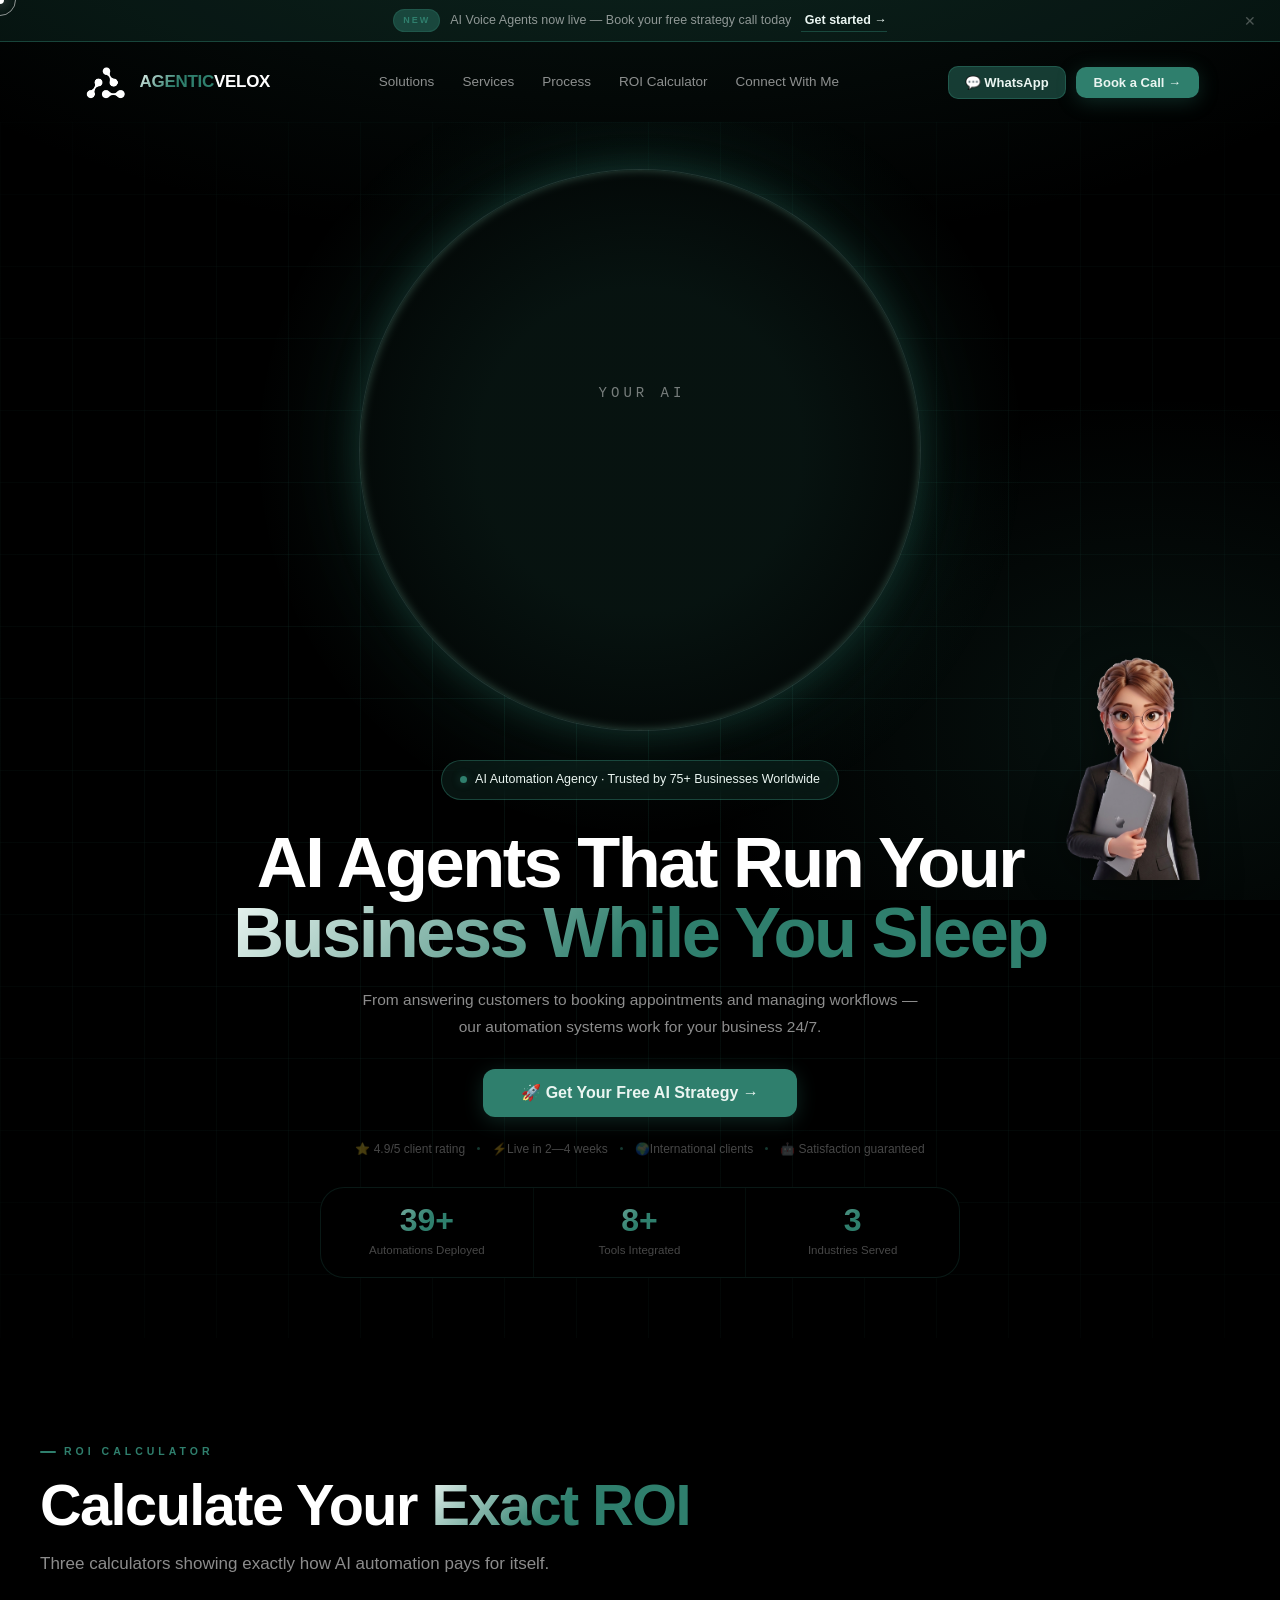
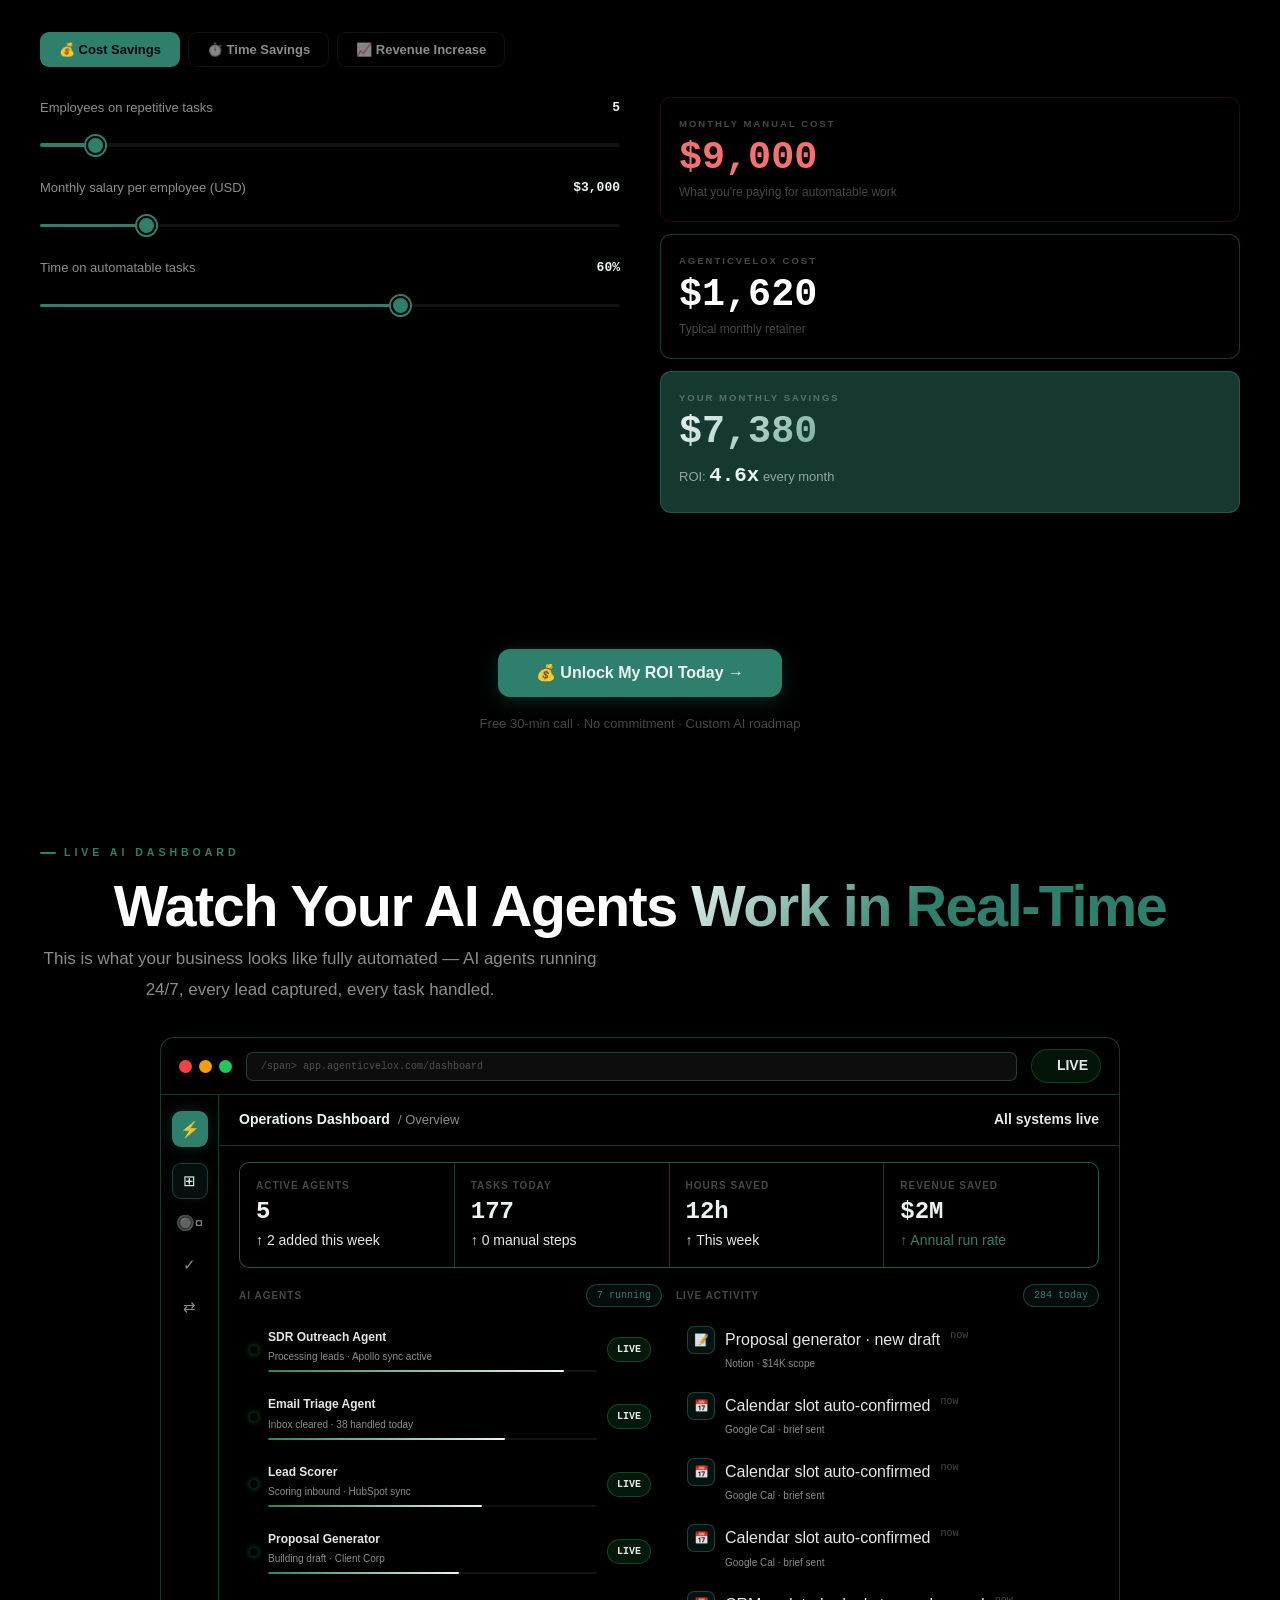
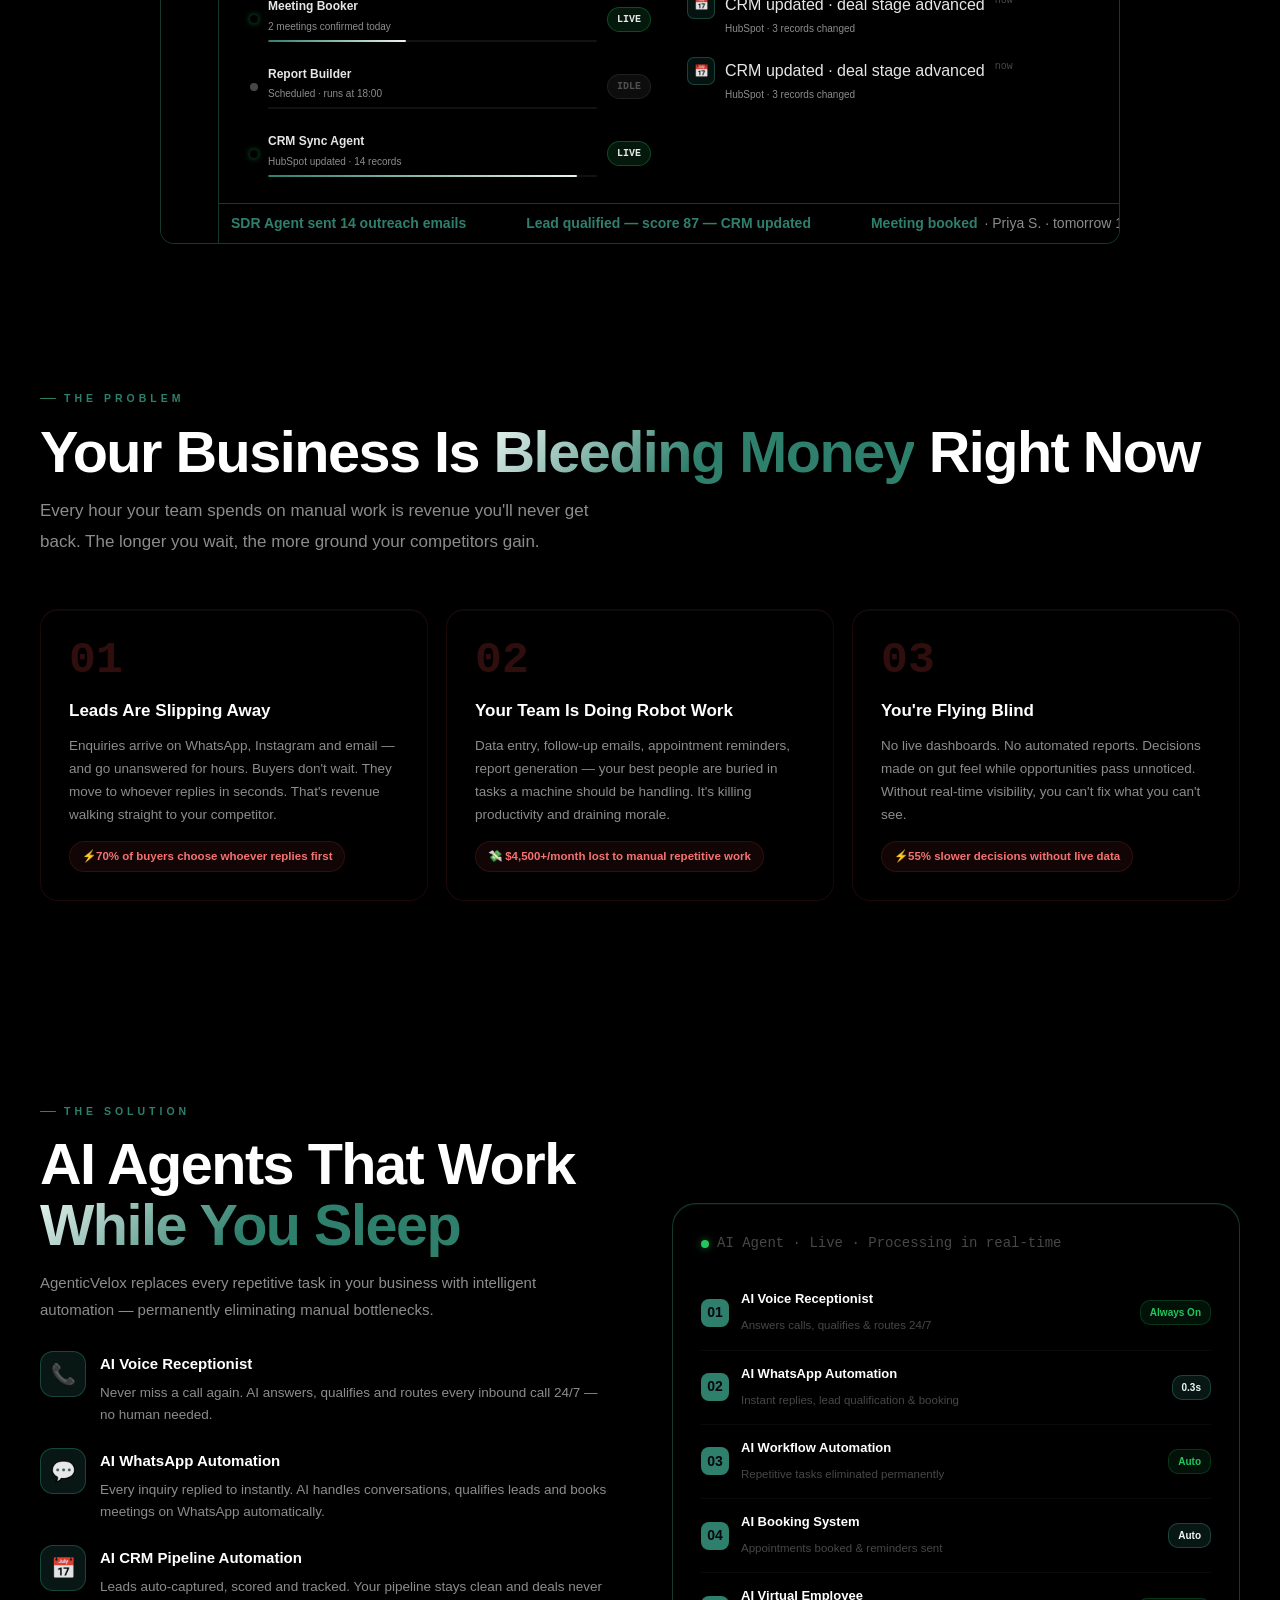
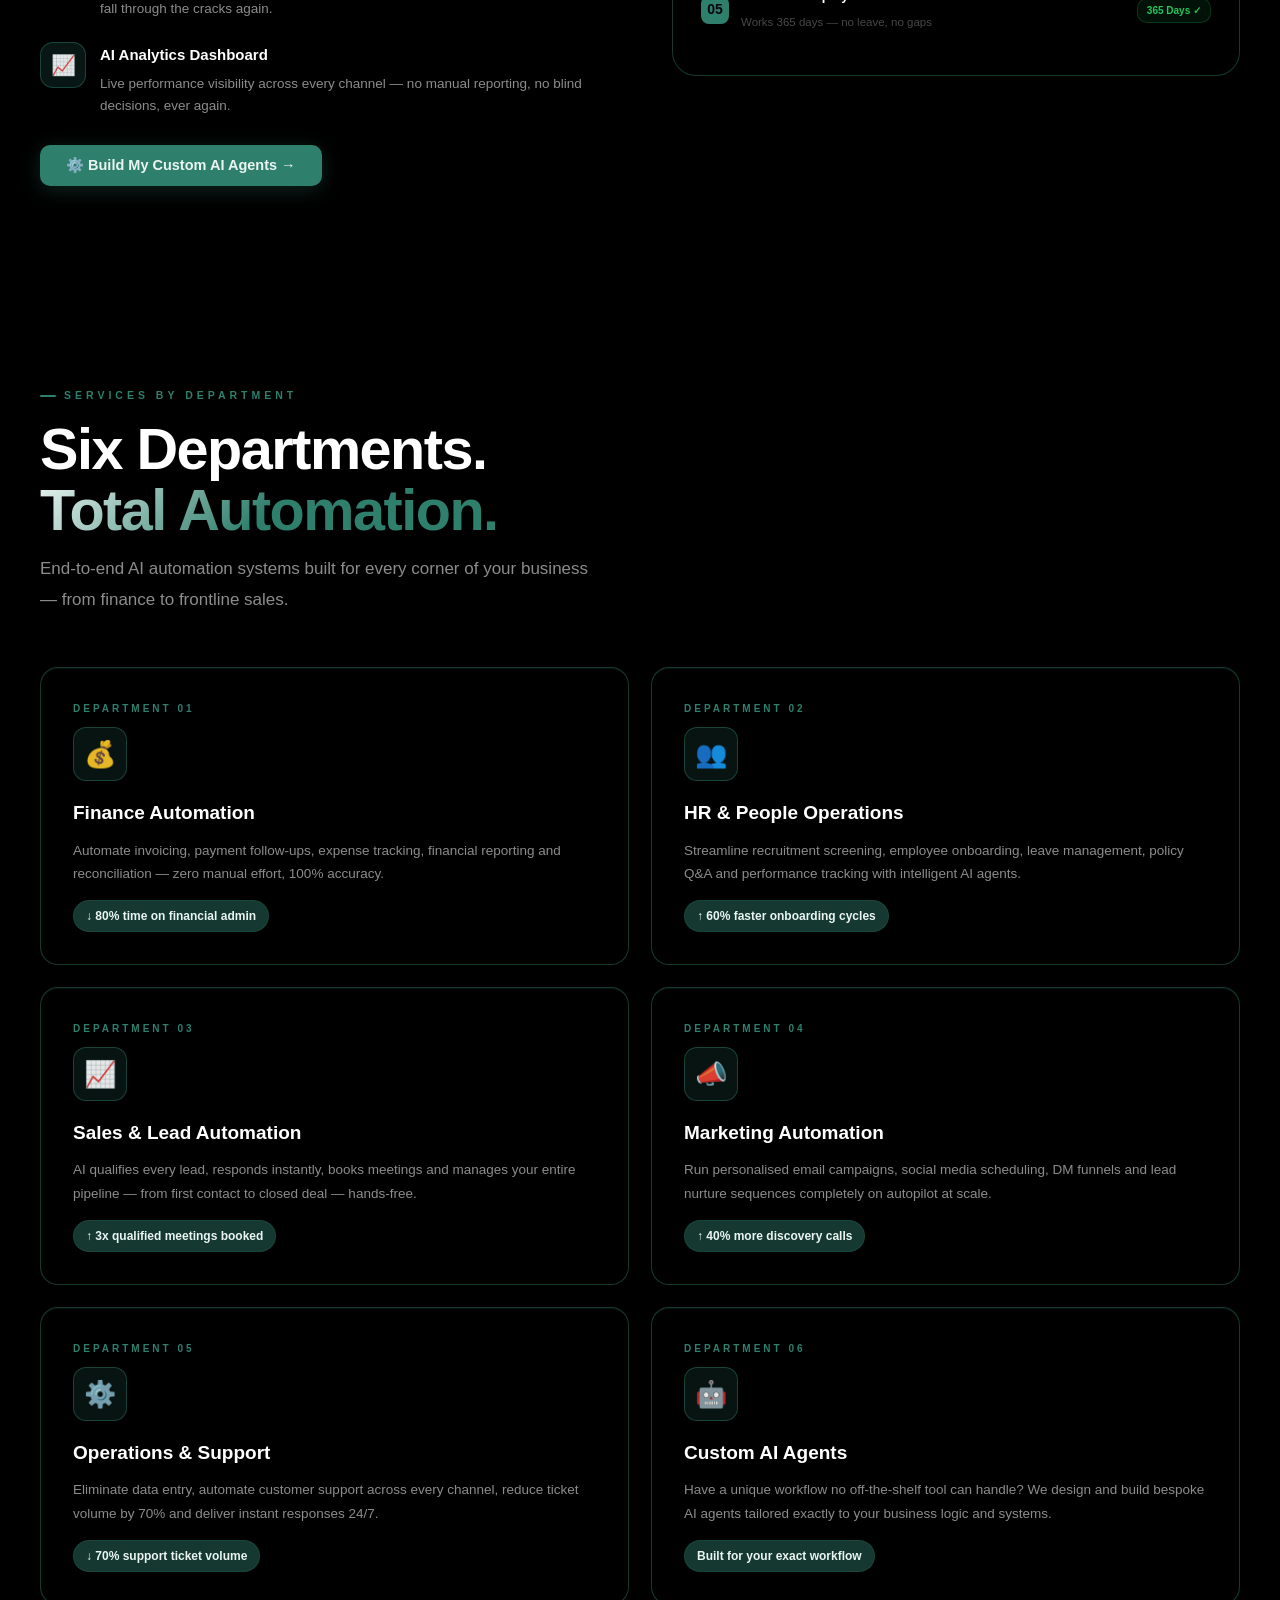
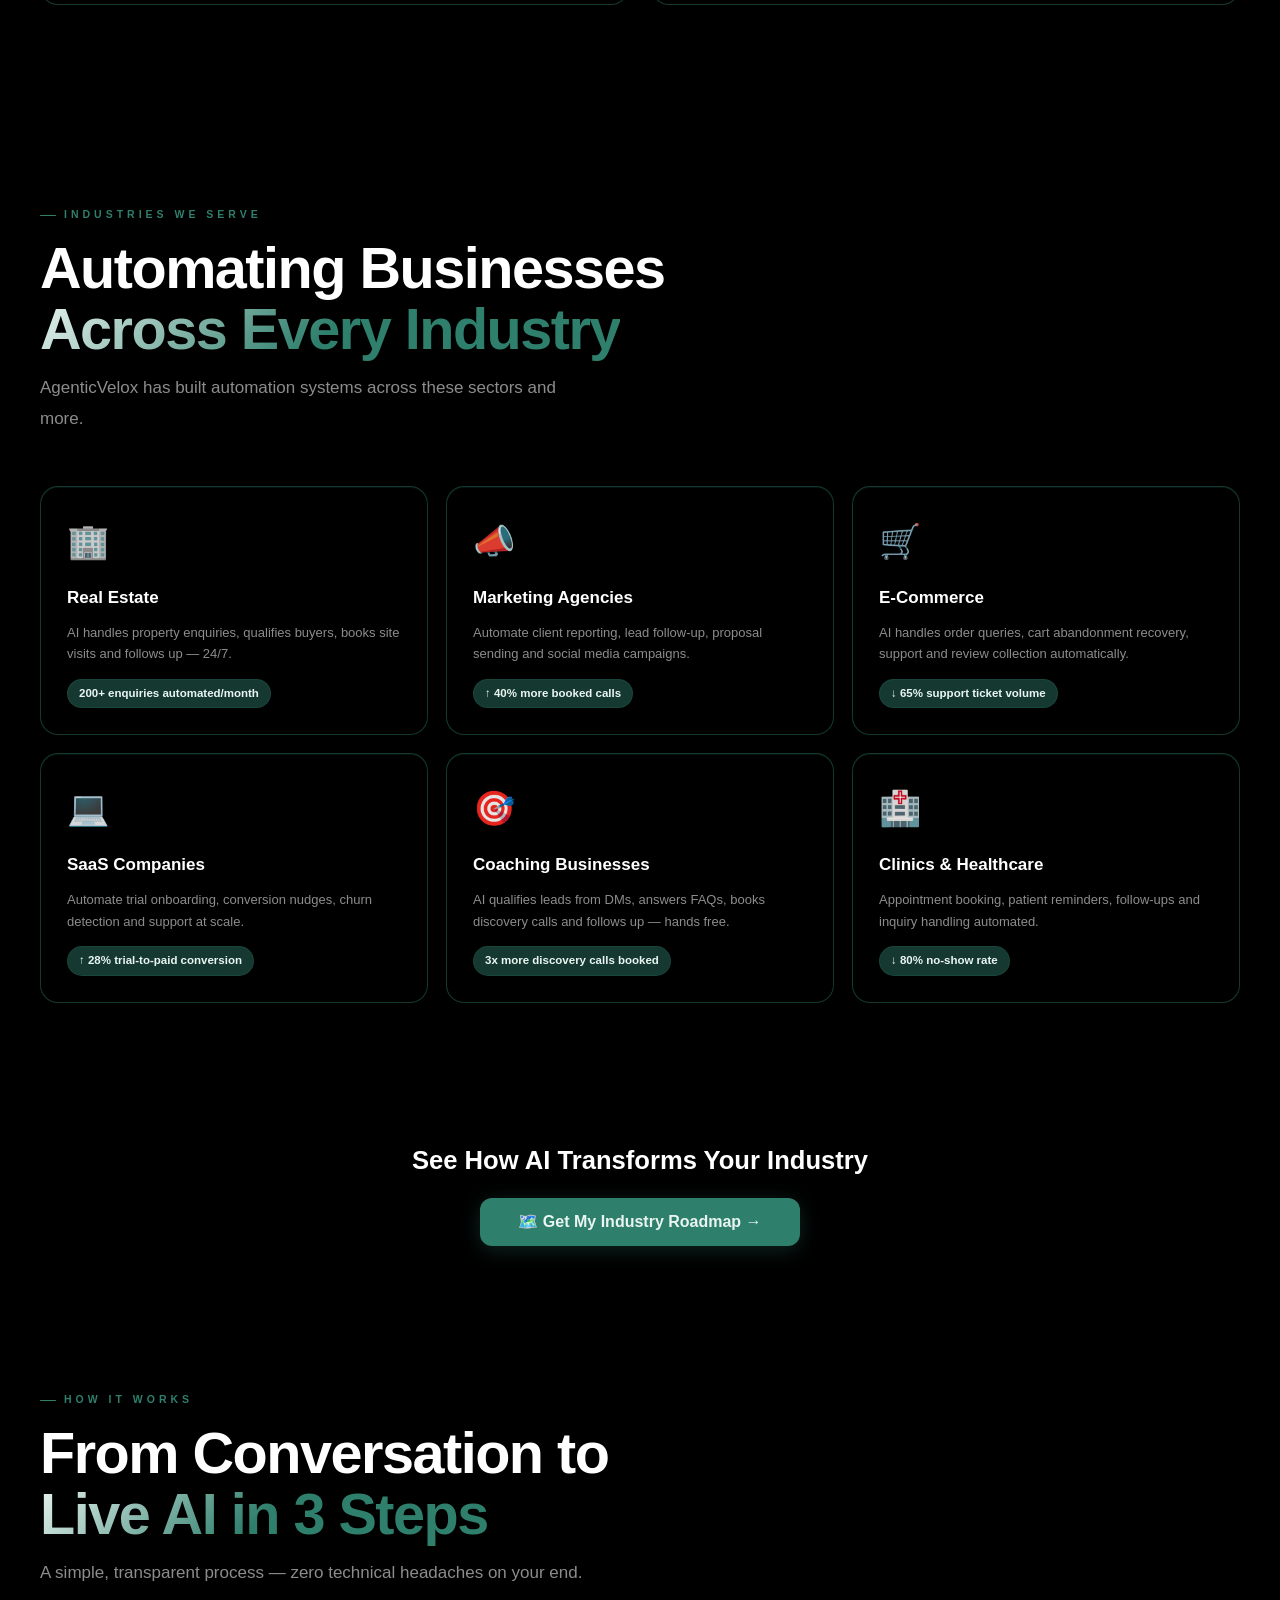
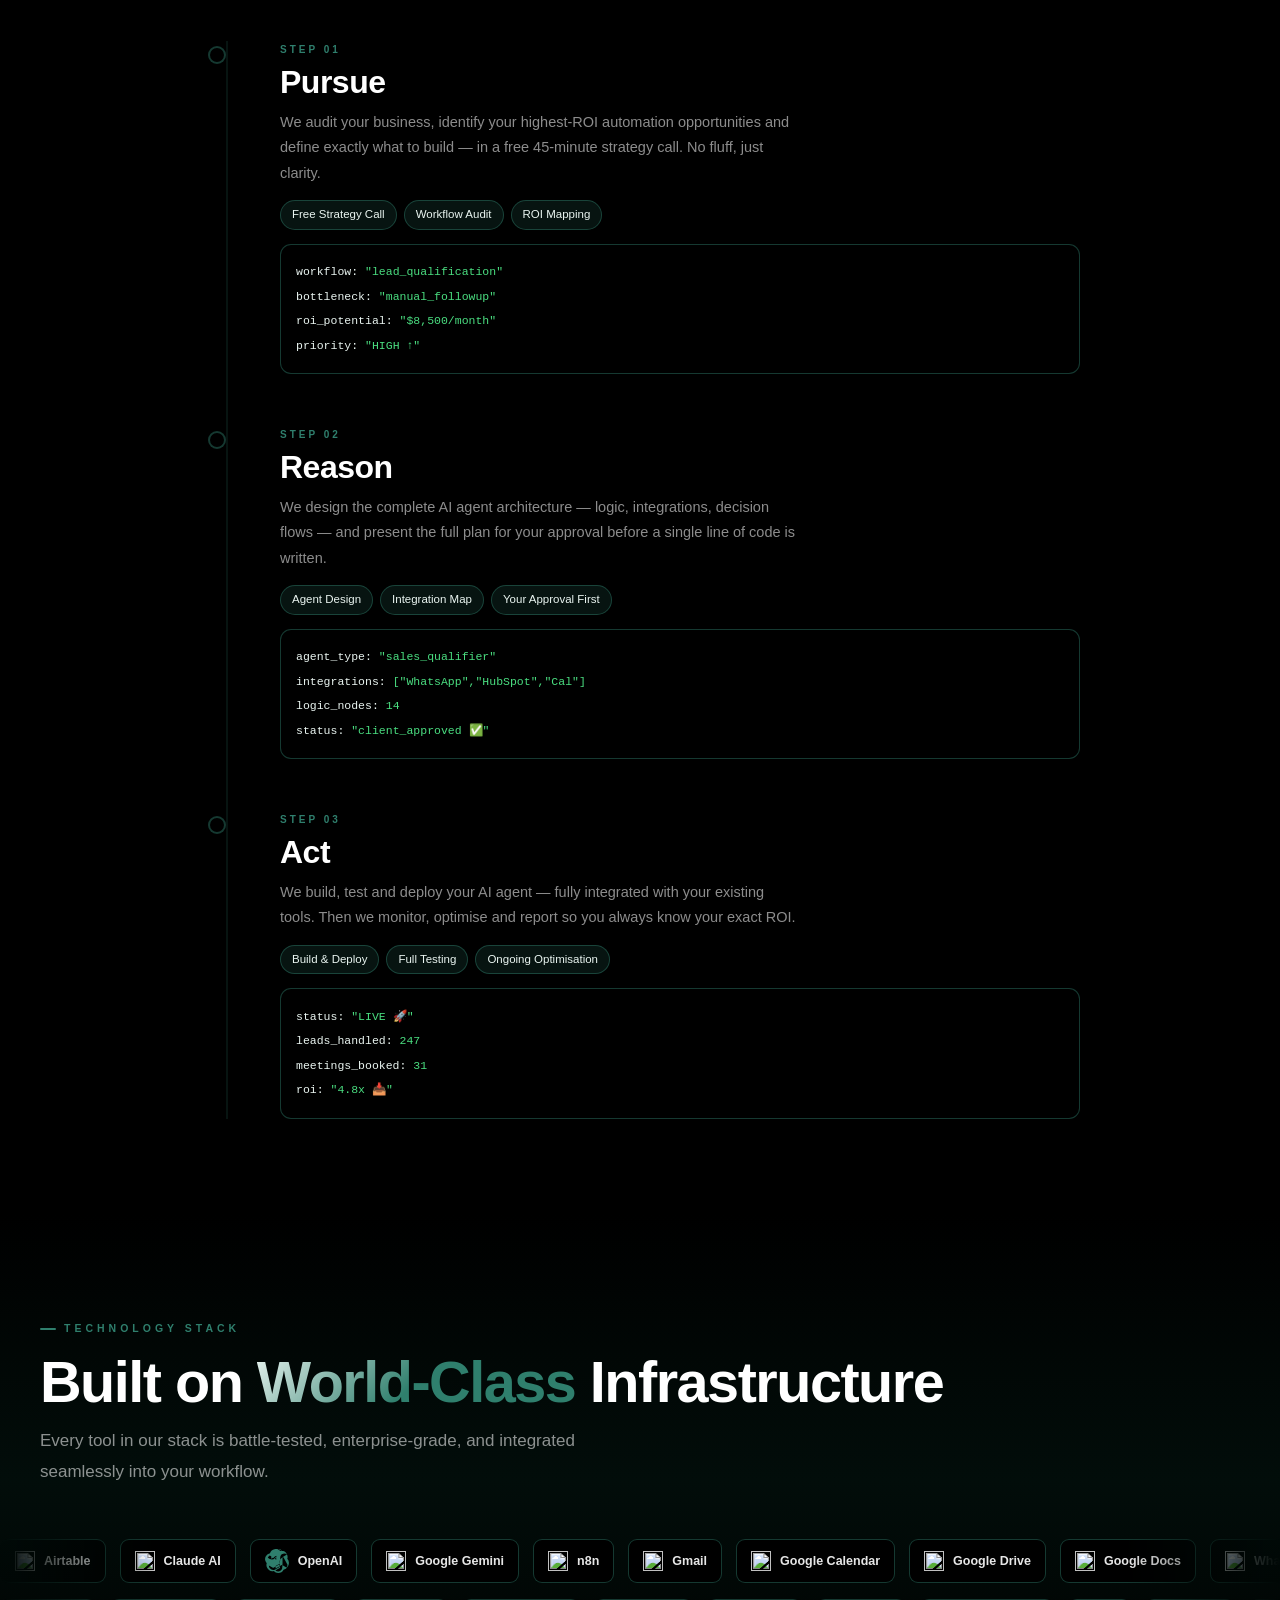
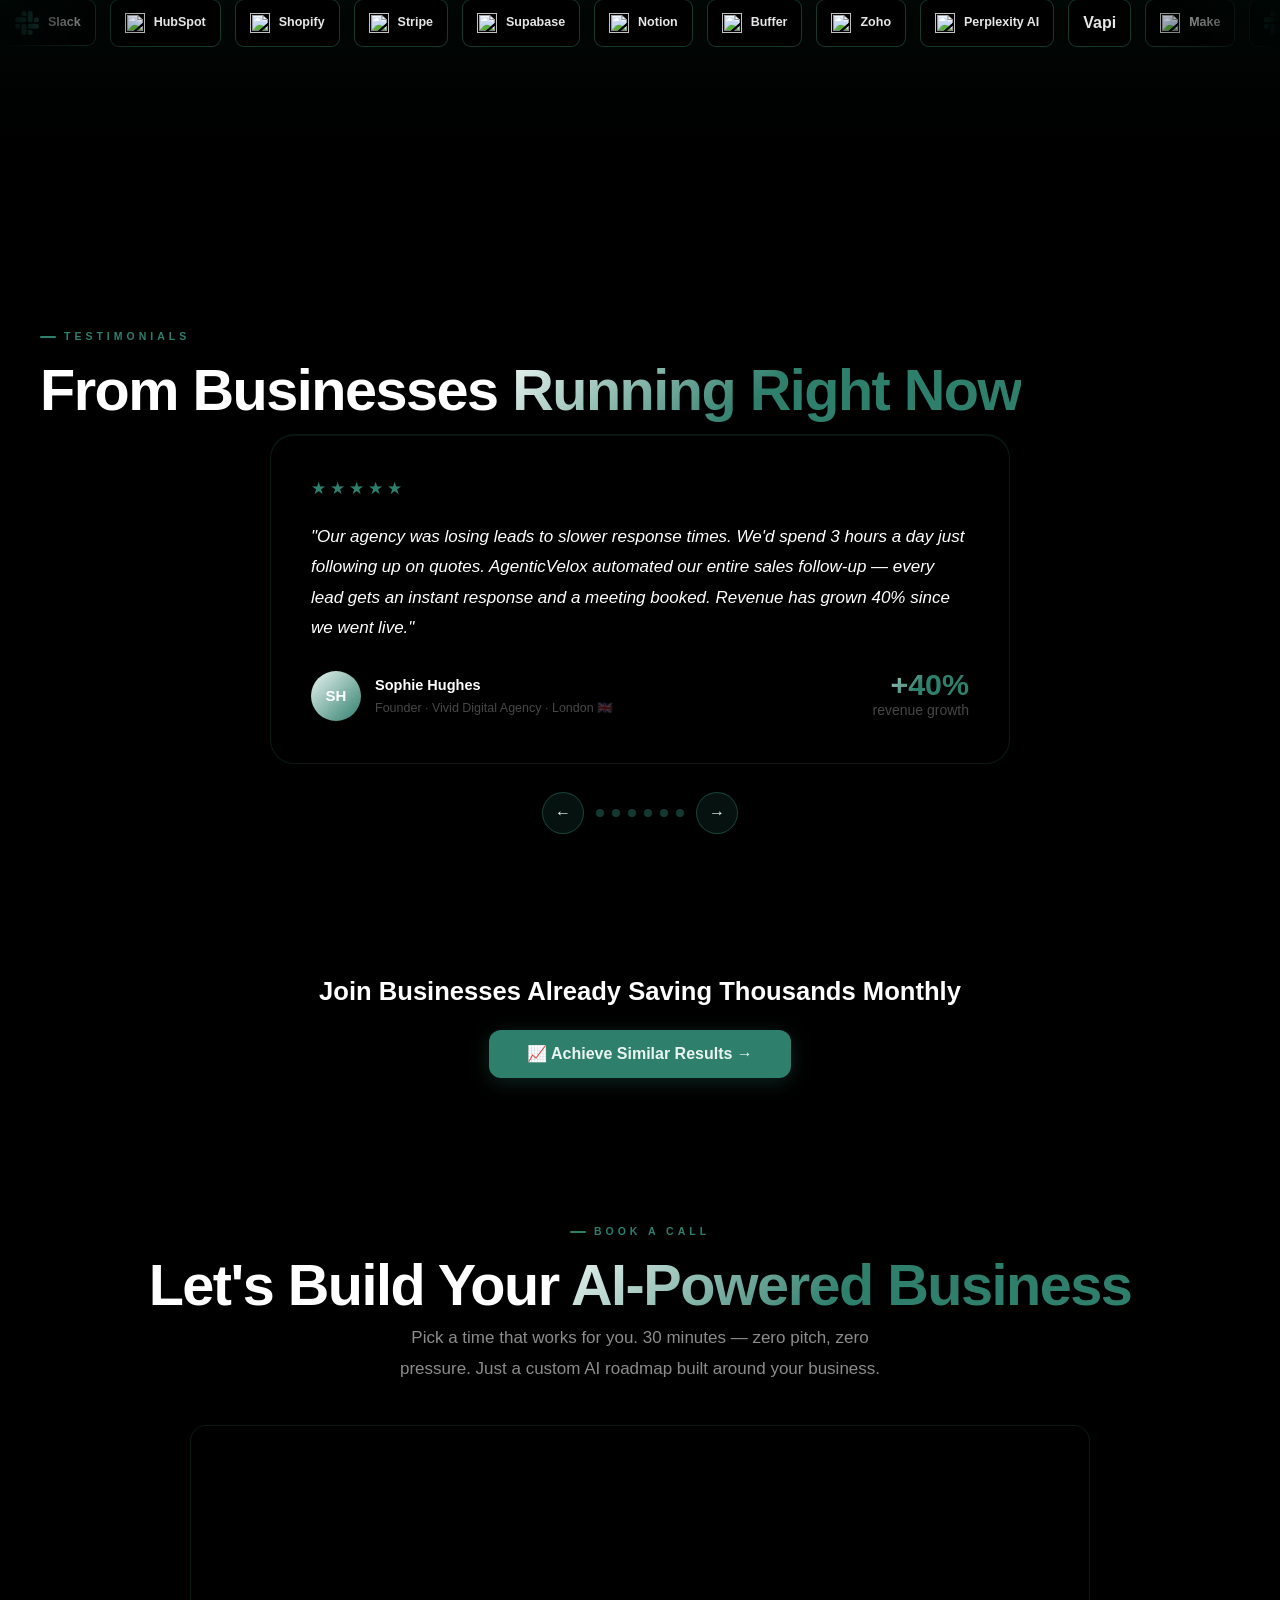
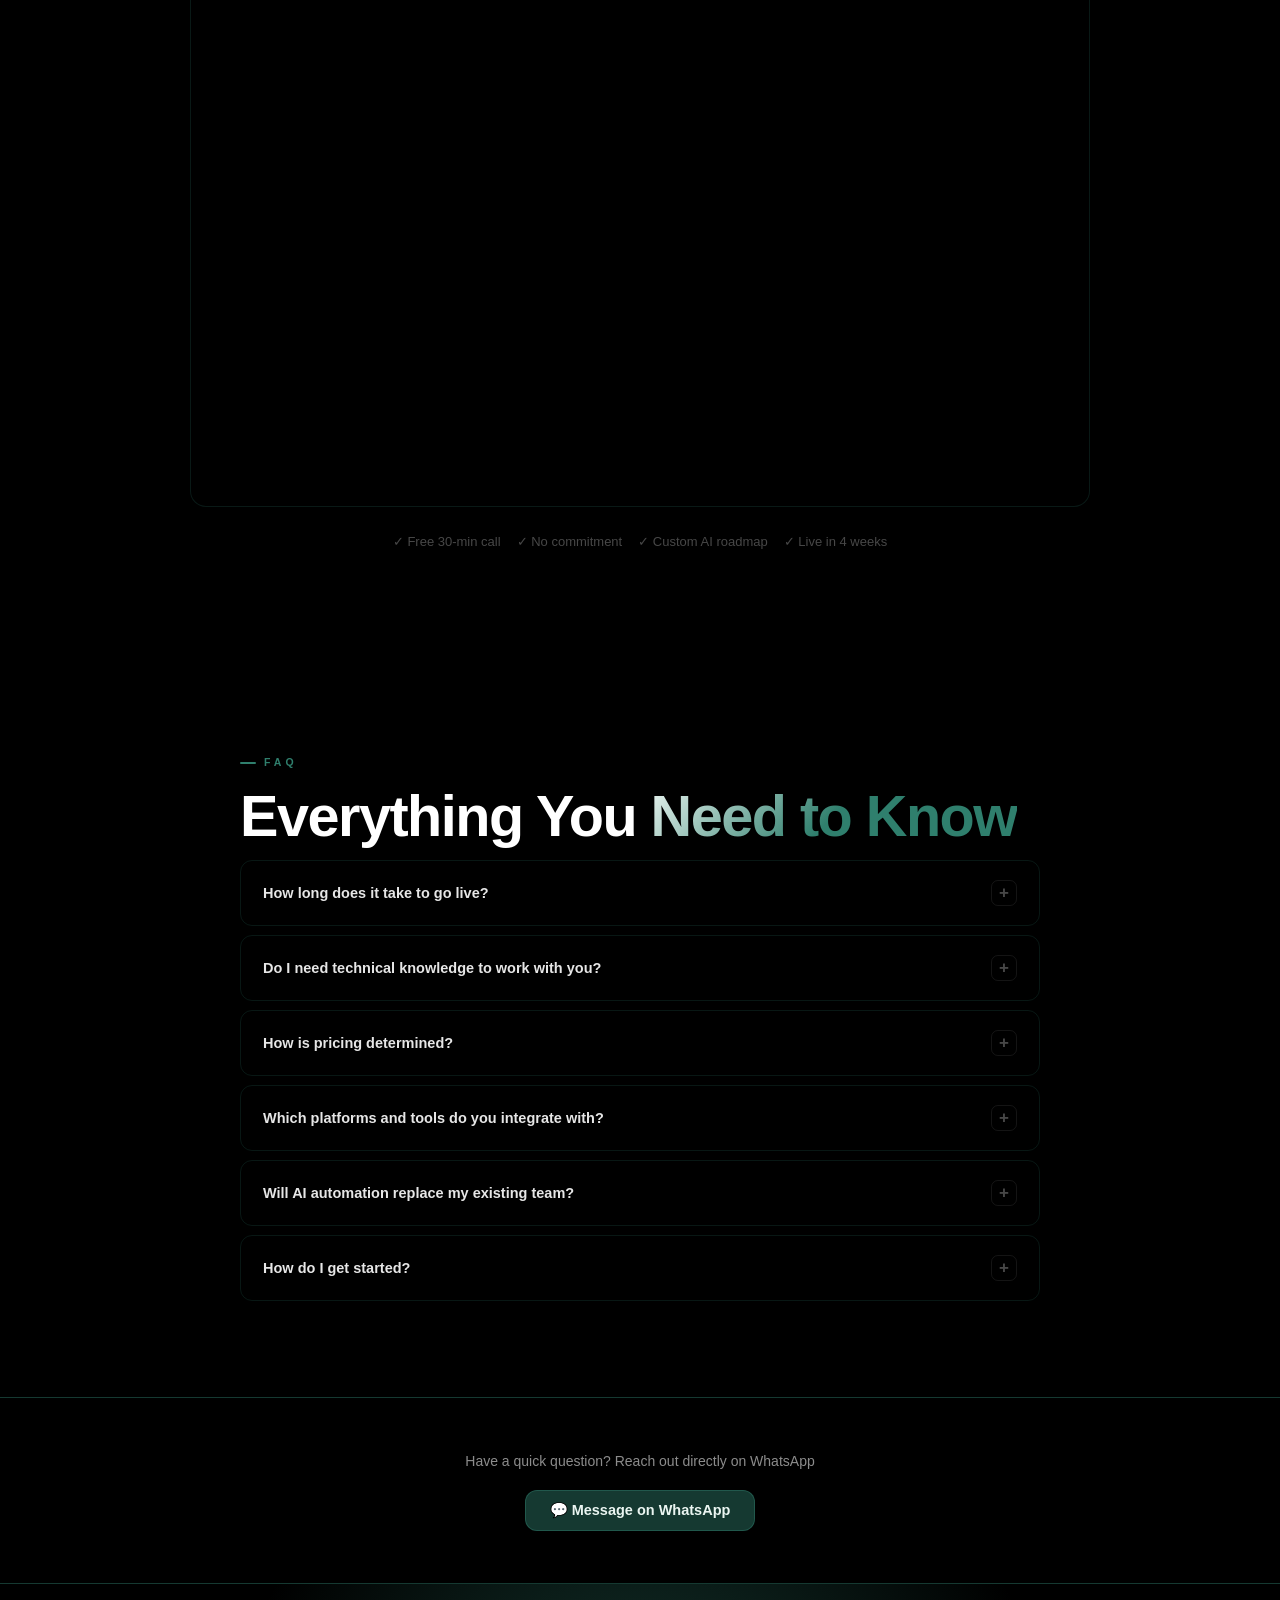
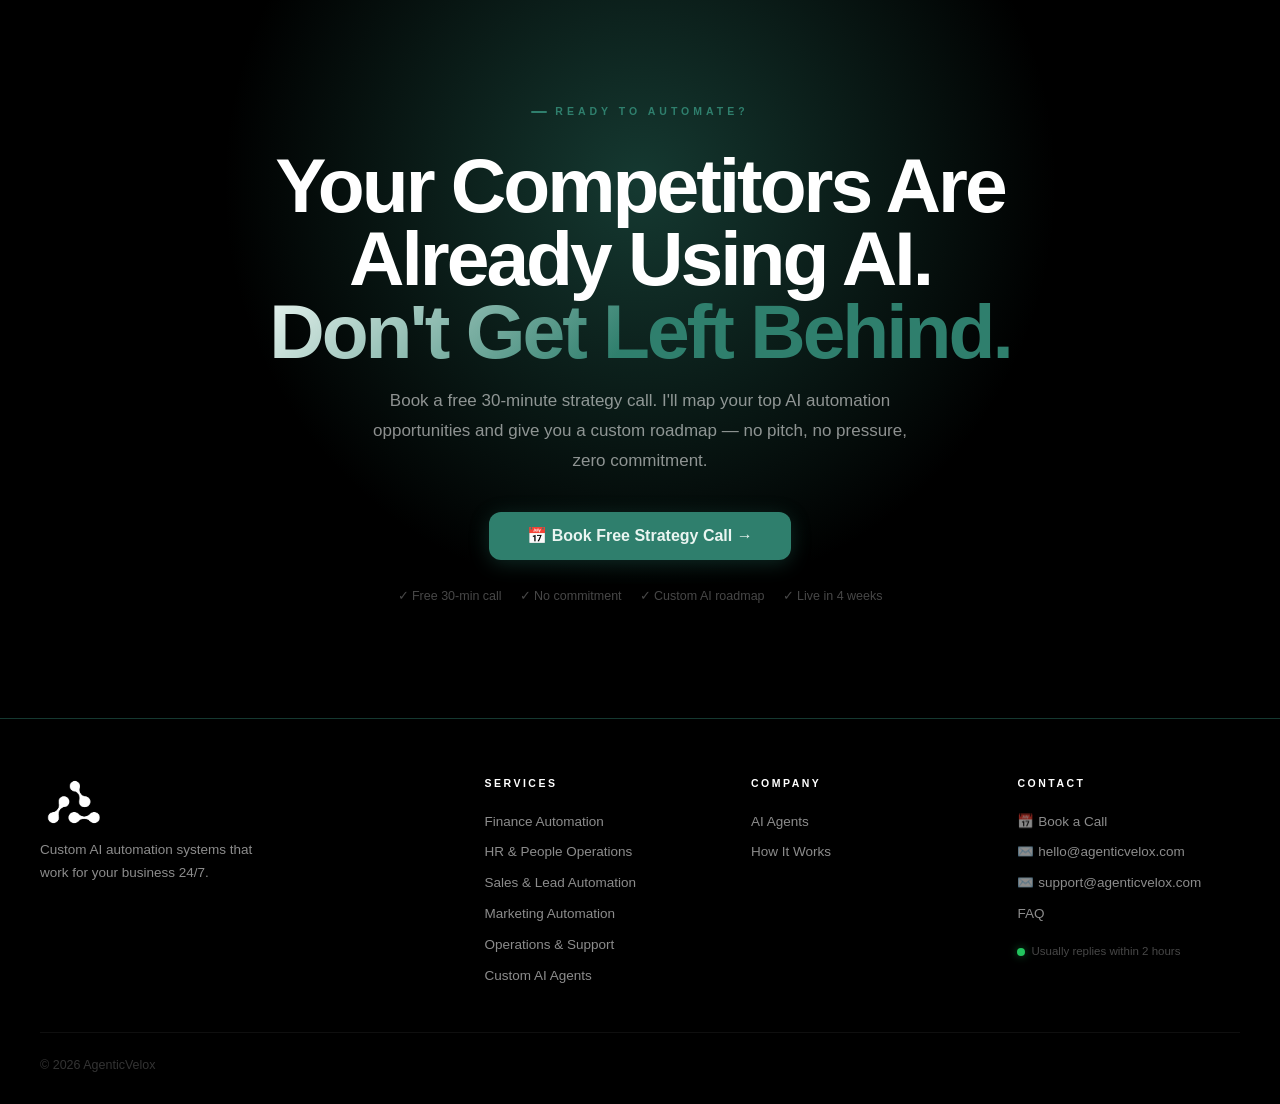
==== index.html @ d6bedb9e "Add files via upload" ====
<!DOCTYPE html>











<html lang="en">











<head>
<meta charset="UTF-8">
<meta name="viewport" content="width=device-width, initial-scale=1.0">
<title>AgenticVelox — AI Agents That Run Your Business 24/7</title>
<link rel="icon" type="image/png" href="favicon.png">
<link rel="apple-touch-icon" href="favicon.png">


<!-- Standard SEO -->
<meta name="description" content="AgenticVelox builds custom AI automation systems for businesses ready to scale. AI agents for sales, support, marketing and operations — working 24/7 so you don't have to.">
<meta name="keywords" content="AI automation agency, AI agents, business automation, sales automation, customer support AI, n8n automation, WhatsApp AI agent, lead generation AI">
<meta name="author" content="AgenticVelox">
<meta name="robots" content="index, follow">
<meta name="googlebot" content="index, follow">
<meta name="google-site-verification" content="iryBdUgDVOGQqhYN3hxsLeHZwWfoM8IIpVSVr3RdzR0">
<link rel="canonical" href="https://agenticvelox.com/">

<!-- Open Graph / Facebook -->
<meta property="og:type" content="website">
<meta property="og:url" content="https://agenticvelox.com/">
<meta property="og:title" content="AgenticVelox — AI Agents That Run Your Business 24/7">
<meta property="og:description" content="Custom AI automation systems for sales, customer support, marketing and operations. Build your 24/7 digital workforce today.">
<meta property="og:site_name" content="AgenticVelox">

<!-- Twitter -->
<meta name="twitter:card" content="summary_large_image">
<meta name="twitter:url" content="https://agenticvelox.com/">
<meta name="twitter:title" content="AgenticVelox — AI Agents That Run Your Business 24/7">
<meta name="twitter:description" content="Custom AI automation systems for sales, customer support, marketing and operations. Build your 24/7 digital workforce today.">

<!-- JSON-LD Structured Data for Local Business / Software Company -->
<script type="application/ld+json">
{
  "@context": "https://schema.org",
  "@type": "Organization",
  "name": "AgenticVelox",
  "url": "https://agenticvelox.com/",
  "logo": "https://agenticvelox.com/logo.png",
  "description": "AgenticVelox builds custom AI automation systems and agents for businesses.",
  "sameAs": []
}
</script>

<style>











:root{











  --bg:#000000;--bg2:#000000;--bg3:#000000;











  --p1:#EAF5F1;--p2:#2F7F6D;--p3:#2F7F6D;











  --grad:linear-gradient(135deg,#EAF5F1 0%,#2F7F6D 50%,#2F7F6D 100%);











  --grad2:linear-gradient(135deg,#2F7F6D,#2F7F6D);











  --glow:rgba(47,127,109,0.45);











  --glass:rgba(47,127,109,0.14);











  --glass-border:rgba(47,127,109,0.45);











  --glass-hover:rgba(47,127,109,0.18);











  --white:#FFFFFF;--text:rgba(255,255,255,0.9);











  --muted:rgba(255,255,255,0.55);--muted2:rgba(255,255,255,0.28);











  --border-p:rgba(47,127,109,0.45);











  --r:12px;--r-lg:18px;--r-xl:24px;











  --font:'Outfit',sans-serif;--mono:'JetBrains Mono',monospace;











  --ease:cubic-bezier(0.4,0,0.2,1);











}











*,*::before,*::after{margin:0;padding:0;box-sizing:border-box}











html{scroll-behavior:smooth;-webkit-font-smoothing:antialiased}











body{background:#000000;color:var(--text);font-family:var(--font);font-size:16px;line-height:1.7;overflow-x:hidden;cursor:none}











body::before{content:'';position:fixed;inset:0;background:radial-gradient(ellipse 120% 80% at 50% -20%,rgba(47,127,109,0.18) 0%,transparent 60%),radial-gradient(ellipse 60% 60% at 90% 80%,rgba(47,127,109,0.14) 0%,transparent 60%);pointer-events:none;z-index:0}











a{text-decoration:none;color:inherit}











img{max-width:100%;display:block}











button{background:none;border:none;font-family:var(--font)}











ul{list-style:none}























/* CURSOR */











#c-dot{position:fixed;width:8px;height:8px;background:#fff;border-radius:50%;pointer-events:none;z-index:9999;transform:translate(-50%,-50%);transition:width .15s,height .15s;box-shadow:0 0 14px rgba(255,255,255,0.6)}











#c-ring{position:fixed;width:32px;height:32px;border:1.5px solid rgba(255,255,255,0.55);border-radius:50%;pointer-events:none;z-index:9998;transform:translate(-50%,-50%);transition:width .2s,height .2s}











a,button,[role=button],.wf-tab,.roi-tab,.faq-btn,.t-arrow,.t-dot,.price-card,.agent-card,.svc-card,.ind-card,.proc-item,.tool-chip,.case-card,.impact-card,.glass-card{cursor:pointer!important}























/* PROGRESS */











#prog{position:fixed;top:0;left:0;z-index:99999;height:2px;width:0%;background:var(--grad);box-shadow:0 0 10px var(--glow)}























/* ANNOUNCE */











#ann{background:rgba(47,127,109,0.14);border-bottom:1px solid var(--border-p);padding:9px 24px;display:flex;align-items:center;justify-content:center;gap:10px;font-size:12.5px;color:var(--muted);position:relative;z-index:200;text-align:center;flex-wrap:wrap}











.ann-pill{background:rgba(47,127,109,0.45);border:1px solid rgba(47,127,109,0.3);color:var(--p2);font-size:9px;font-weight:800;padding:3px 9px;border-radius:20px;letter-spacing:2px;text-transform:uppercase}











.ann-link{color:var(--p1);font-weight:600;border-bottom:1px solid rgba(47,127,109,0.45)}











.ann-x{position:absolute;right:14px;font-size: clamp(10px, 2vw, 14px) !important;color:var(--muted2);padding:6px 10px;background:none;border:none;cursor:pointer!important}























/* NAV */











#nav{position:sticky;top:20px;z-index:500;padding:0 20px}











.nav-inner{max-width:1200px;margin:0 auto;padding:20px 40px;display:flex;align-items:center;justify-content:space-between;transition:all .4s var(--ease);border-radius:100px;border:1px solid transparent}











#nav.scrolled .nav-inner{padding:12px 30px;background:rgba(12,14,18,0.7);backdrop-filter:blur(24px);-webkit-backdrop-filter:blur(24px);border:1px solid rgba(255,255,255,0.08);box-shadow:0 20px 40px rgba(0,0,0,0.5), inset 0 1px 0 rgba(255,255,255,0.05)}











.nav-logo{display:flex;align-items:center;gap:10px;cursor:pointer!important}











.nav-logo img{height:38px;width:auto;object-fit:contain}











.nav-brand{font-size:17px;font-weight:800;letter-spacing:-.3px;color:var(--white)}











.nav-brand span{background:var(--grad);-webkit-background-clip:text;-webkit-text-fill-color:transparent;background-clip:text}











.nav-links{display:flex;gap:28px}











.nav-links a{font-size:13.5px;font-weight:500;color:var(--muted);transition:color .2s;position:relative;cursor:pointer!important}











.nav-links a:hover{color:var(--white)}











.nav-links a::after{content:'';position:absolute;bottom:-4px;left:0;right:0;height:1.5px;background:var(--grad);border-radius:2px;transform:scaleX(0);transition:transform .25s var(--ease);transform-origin:left}











.nav-links a:hover::after{transform:scaleX(1)}











.nav-acts{display:flex;gap:10px;align-items:center}











.nav-burger{display:none;flex-direction:column;gap:4px;padding:6px;cursor:pointer!important;background:none;border:none}











.nav-burger span{width:20px;height:1.5px;background:var(--text);border-radius:2px;transition:.3s}











.mob-overlay{position:fixed;inset:0;z-index:800;background:rgba(0,0,0,0.98);backdrop-filter:blur(20px);display:flex;flex-direction:column;padding:80px 32px 48px;opacity:0;pointer-events:none;transition:opacity .35s var(--ease)}











.mob-overlay.open{opacity:1;pointer-events:all}











.mob-links a{display:block;font-size:2rem;font-weight:800;color:var(--white);padding:14px 0;border-bottom:1px solid rgba(255,255,255,0.05);cursor:pointer!important}











.mob-links a:hover{color:var(--p1)}











.mob-btns{margin-top:32px;display:flex;flex-direction:column;gap:12px}























/* BUTTONS */











.btn{display:inline-flex;align-items:center;justify-content:center;gap:8px;font-family:var(--font);font-weight:700;border-radius:10px;transition:all .25s var(--ease);cursor:pointer!important;border:none;text-decoration:none;white-space:nowrap;line-height:1;position:relative}











.btn-primary{background:var(--grad2);color:#EAF5F1!important;font-size:14.5px;padding:13px 26px;box-shadow:0 4px 20px rgba(47,127,109,0.3)}











.btn-primary:hover{transform:translateY(-2px);box-shadow:0 8px 32px rgba(47,127,109,0.5);color:#fff!important;opacity:.92}











.btn-glow:hover{box-shadow:0 0 50px rgba(47,127,109,0.65)}











.btn-xl{padding:16px 38px;font-size:16px;border-radius:12px}











.btn-outline{background:rgba(47,127,109,0.45);border:1.5px solid var(--border-p);color:var(--p1)!important;font-size:14.5px;padding:12px 24px}











.btn-outline:hover{background:rgba(47,127,109,0.45);border-color:var(--p2);transform:translateY(-2px);color:var(--p1)!important}











.btn-sm{background:var(--grad2);color:#EAF5F1!important;font-size:13px;padding:9px 18px}























/* GLASS CARD — macOS style */











.glass-card{background:rgba(0,0,0,0.92);border:1px solid rgba(47,127,109,0.45);border-radius:var(--r-lg);box-shadow:0 8px 32px rgba(0,0,0,0.4),inset 0 1px 0 rgba(47,127,109,0.14);transition:all .3s var(--ease);position:relative;overflow:hidden}











.glass-card::before{content:'';position:absolute;top:0;left:0;right:0;height:2.5px;background:var(--grad2);transform:scaleX(0);transform-origin:left;transition:transform .35s var(--ease);z-index:1}











.glass-card:hover{background:rgba(47,127,109,0.18);border-color:rgba(47,127,109,0.45);transform:translateY(-5px);box-shadow:0 20px 60px rgba(0,0,0,0.4),0 0 40px rgba(47,127,109,0.18),inset 0 1px 0 rgba(47,127,109,0.18)}











.glass-card:hover::before{transform:scaleX(1)}























/* LAYOUT */











.section{padding:96px 0;position:relative;z-index:1}











.section-alt{background:#000000}











.wrap{max-width:1300px;margin:0 auto;padding:0 40px}











.wrap-sm{max-width:880px;margin:0 auto;padding:0 40px}











.lbl{display:inline-flex;align-items:center;gap:8px;font-size:10.5px;letter-spacing:4px;text-transform:uppercase;color:var(--p2);font-weight:700;margin-bottom:14px}











.lbl::before{content:'';width:16px;height:1.5px;background:var(--p2);border-radius:2px}











.h2{font-size:clamp(2.2rem,4.5vw,3.6rem);font-weight:900;line-height:1.05;letter-spacing:-1.5px;color:var(--white);margin-bottom:14px}











.lead{font-size:17px;color:var(--muted);max-width:560px;line-height:1.8;margin-bottom:52px}











.gt{background:var(--grad);-webkit-background-clip:text;-webkit-text-fill-color:transparent;background-clip:text}











[data-aos]{opacity:0;transform:translateY(28px);transition:opacity .65s var(--ease),transform .65s var(--ease)}











[data-aos].in{opacity:1;transform:none}











[data-aos=left]{transform:translateX(-28px)}[data-aos=left].in{transform:none}











[data-aos=right]{transform:translateX(28px)}[data-aos=right].in{transform:none}











[data-aos=scale]{transform:scale(0.94)}[data-aos=scale].in{transform:none}























/* HERO */











#hero{min-height:100vh;display:flex;flex-direction:column;align-items:center;justify-content:flex-start;padding:48px 40px 60px;position:relative;overflow:hidden;text-align:center}











.hero-grid{position:absolute;inset:0;background-image:linear-gradient(rgba(47,127,109,0.14) 1px,transparent 1px),linear-gradient(90deg,rgba(47,127,109,0.14) 1px,transparent 1px);background-size:72px 72px;mask-image:radial-gradient(ellipse 80% 80% at 50% 50%,black,transparent);-webkit-mask-image:radial-gradient(ellipse 80% 80% at 50% 50%,black,transparent);z-index:0}











.hero-orb{position:absolute;border-radius:50%;filter:blur(100px);pointer-events:none;z-index:0}











.orb1{width:900px;height:900px;top:-300px;left:50%;transform:translateX(-50%);background:radial-gradient(circle,rgba(47,127,109,0.2),transparent 65%);animation:floatOrb 10s ease-in-out infinite}











.orb2{width:500px;height:500px;bottom:-200px;right:-150px;background:radial-gradient(circle,rgba(47,127,109,0.45),transparent 65%);animation:floatOrb 14s ease-in-out infinite reverse}











@keyframes floatOrb{0%,100%{transform:translateX(-50%) scale(1)}50%{transform:translateX(-50%) scale(1.06) translateY(-16px)}}











.hero-c{position:relative;z-index:2;max-width:840px;width:100%}











.hero-badge{display:inline-flex;align-items:center;gap:8px;background:rgba(47,127,109,0.16);border:1px solid rgba(47,127,109,0.45);padding:8px 18px;border-radius:100px;font-size:12.5px;color:var(--p1);font-weight:500;margin-bottom:28px;backdrop-filter:blur(10px);animation:fadeUp .8s var(--ease) .2s both}











.blink{width:7px;height:7px;border-radius:50%;background:var(--p2);animation:blinkAnim 1.6s ease-in-out infinite;box-shadow:0 0 8px var(--glow)}











@keyframes blinkAnim{0%,100%{opacity:1}50%{opacity:.2}}











@keyframes fadeUp{from{opacity:0;transform:translateY(20px)}to{opacity:1;transform:none}}











.hero-h1{font-size:clamp(2.4rem,5.5vw,4.4rem);font-weight:900;line-height:1.0;letter-spacing:-2.5px;color:var(--white);margin-bottom:18px;animation:fadeUp .8s var(--ease) .35s both}











.hero-p{font-size:15.5px;color:var(--muted);line-height:1.75;max-width:580px;margin:0 auto 28px;animation:fadeUp .8s var(--ease) .5s both}











.hero-btns{display:flex;gap:12px;justify-content:center;flex-wrap:wrap;margin-bottom:22px;animation:fadeUp .8s var(--ease) .65s both}











.hero-trust{display:flex;align-items:center;justify-content:center;gap:12px;flex-wrap:wrap;font-size:12px;color:var(--muted2);margin-bottom:28px;animation:fadeUp .8s var(--ease) .8s both}











.tsep{width:3px;height:3px;border-radius:50%;background:var(--border-p)}











.cred-bar{display:grid;grid-template-columns:repeat(3,1fr);background:rgba(0,0,0,0.92);border:1px solid rgba(47,127,109,0.2);border-radius:var(--r-xl);overflow:hidden;max-width:640px;margin:0 auto;position:relative;z-index:2;animation:fadeUp .8s var(--ease) .95s both;backdrop-filter:blur(20px)}











.cred-item{padding:16px 12px;text-align:center;border-right:1px solid rgba(47,127,109,0.1)}











.cred-item:last-child{border-right:none}











.cred-n{font-size:2rem;font-weight:900;line-height:1;background:var(--grad);-webkit-background-clip:text;-webkit-text-fill-color:transparent;background-clip:text}











.cred-l{font-size:11.5px;color:var(--muted2);margin-top:5px}























/* PROBLEM */











.prob-grid{display:grid;grid-template-columns:repeat(3,1fr);gap:18px}











.prob-card{padding:28px;transition:all .3s var(--ease)}























/* SOLUTION */











.sol-grid{display:grid;grid-template-columns:1fr 1fr;gap:64px;align-items:center}











.sol-pts{display:flex;flex-direction:column;gap:22px}











.sol-pt{display:flex;gap:14px;align-items:flex-start}











.sp-ico{width:46px;height:46px;border-radius:13px;background:rgba(47,127,109,0.18);border:1px solid var(--border-p);display:flex;align-items:center;justify-content:center;font-size:20px;flex-shrink:0;transition:all .3s}











.sol-pt:hover .sp-ico{background:rgba(47,127,109,0.45);box-shadow:0 0 20px rgba(47,127,109,0.45)}











.sp-t h4{font-size:15px;font-weight:700;color:var(--white);margin-bottom:5px}











.sp-t p{font-size:13.5px;color:var(--muted);line-height:1.65}











.sol-card{background:rgba(0,0,0,0.92);border:1px solid var(--border-p);border-radius:var(--r-xl);padding:28px;backdrop-filter:blur(20px);box-shadow:0 8px 32px rgba(0,0,0,0.4),inset 0 1px 0 rgba(47,127,109,0.14)}











.sc-hdr{display:flex;align-items:center;gap:8px;font-size: clamp(10px, 2vw, 14px) !important;color:var(--muted2);font-family:var(--mono);margin-bottom:20px}











.live-dot{width:8px;height:8px;border-radius:50%;background:#22c55e;animation:blinkAnim 1.5s infinite;box-shadow:0 0 8px rgba(34,197,94,0.5)}











.sc-step{display:flex;align-items:center;gap:12px;padding:12px 0;border-bottom:1px solid rgba(255,255,255,0.04)}











.sc-step:last-child{border:none}











.sc-n{width:28px;height:28px;border-radius:8px;background:var(--grad2);color:#07060D;font-size: clamp(10px, 2vw, 14px) !important;font-weight:800;display:flex;align-items:center;justify-content:center;flex-shrink:0}











.sc-info{flex:1}











.sc-info strong{display:block;font-size:13px;font-weight:700;color:var(--white)}











.sc-info span{font-size:11.5px;color:var(--muted2)}











.sc-badge{font-size:10px;font-weight:700;padding:3px 9px;border-radius:10px;white-space:nowrap}











.bg-green{background:rgba(34,197,94,0.09);color:#22c55e;border:1px solid rgba(34,197,94,0.2)}











.bg-purple{background:rgba(47,127,109,0.18);color:var(--p1);border:1px solid var(--border-p)}























/* AGENTS */











.agents-grid{display:grid;grid-template-columns:repeat(3,1fr);gap:18px}











.agent-card{padding:28px}











.ag-ico{font-size:30px;width:58px;height:58px;border-radius:15px;background:rgba(47,127,109,0.16);border:1px solid var(--border-p);display:flex;align-items:center;justify-content:center;margin-bottom:16px;transition:all .3s}











.agent-card:hover .ag-ico{background:rgba(47,127,109,0.45);box-shadow:0 0 24px rgba(47,127,109,0.3)}











.ag-tag{display:inline-block;background:rgba(47,127,109,0.45);border:1px solid rgba(47,127,109,0.3);color:var(--p2);font-size:9.5px;font-weight:800;padding:3px 9px;border-radius:20px;letter-spacing:1.5px;margin-bottom:10px;text-transform:uppercase}











.agent-card h3{font-size:18px;font-weight:800;color:var(--white);margin-bottom:9px}











.agent-card p{font-size:13.5px;color:var(--muted);line-height:1.7;margin-bottom:14px}











.ag-feats{display:flex;flex-direction:column;gap:6px}











.ag-feats li{font-size:12.5px;color:var(--muted);padding-left:14px;position:relative}











.ag-feats li::before{content:'→';position:absolute;left:0;color:var(--p2);font-size:10px;top:3px}























/* WORKFLOW */











.wf-tabs{display:flex;gap:8px;flex-wrap:wrap;margin-bottom:36px}











.wf-tab{padding:9px 18px;border-radius:9px;font-size:13px;font-weight:600;color:var(--muted);border:1px solid rgba(47,127,109,0.18);background:rgba(0,0,0,0.92);transition:all .2s;cursor:pointer!important;backdrop-filter:blur(10px)}











.wf-tab.on{background:var(--grad2);color:#07060D;border-color:transparent;box-shadow:0 0 20px rgba(47,127,109,0.3)}











.wf-panel{display:none}











.wf-panel.on{display:grid;grid-template-columns:1fr 1fr;gap:48px;align-items:center}











.wf-diagram{background:rgba(0,0,0,0.92);border:1px solid var(--border-p);border-radius:var(--r-xl);padding:28px;backdrop-filter:blur(20px);box-shadow:0 8px 32px rgba(0,0,0,0.4),inset 0 1px 0 rgba(47,127,109,0.14)}











.wf-node{display:flex;align-items:flex-start;gap:14px}











.wf-node-side{display:flex;flex-direction:column;align-items:center;width:38px;flex-shrink:0}











.wf-circle{width:38px;height:38px;border-radius:50%;background:rgba(47,127,109,0.16);border:2px solid rgba(47,127,109,0.45);display:flex;align-items:center;justify-content:center;font-size:15px;transition:all .4s}











.wf-node.lit .wf-circle{background:var(--grad2);border-color:var(--p2);box-shadow:0 0 20px rgba(47,127,109,0.5)}











.wf-line{width:2px;height:28px;background:rgba(47,127,109,0.45);position:relative;overflow:hidden;margin:0 auto}











.wf-line-fill{position:absolute;top:0;left:0;right:0;height:0%;background:var(--grad2)}











.wf-line-fill.go{height:100%}











.wf-body{padding:6px 0 22px}











.wf-body h4{font-size:13.5px;font-weight:700;color:var(--white);margin-bottom:3px}











.wf-body p{font-size:12px;color:var(--muted2)}











.wf-badge{display:inline-flex;font-size:9.5px;font-weight:700;padding:2px 8px;border-radius:10px;margin-top:5px}











.wb-g{background:rgba(34,197,94,0.09);color:#22c55e;border:1px solid rgba(34,197,94,0.2)}











.wb-p{background:rgba(47,127,109,0.18);color:var(--p1);border:1px solid var(--border-p)}











.wb-b{background:rgba(47,127,109,0.18);color:var(--p1);border:1px solid var(--border-p)}











.wf-meta h3{font-size:clamp(1.6rem,3vw,2.2rem);font-weight:800;letter-spacing:-.8px;color:var(--white);margin-bottom:12px}











.wf-meta p{font-size:15px;color:var(--muted);line-height:1.75;margin-bottom:22px}











.wf-stats{display:grid;grid-template-columns:1fr 1fr;gap:12px}











.wf-stat{background:rgba(47,127,109,0.14);border:1px solid var(--border-p);border-radius:11px;padding:14px;backdrop-filter:blur(10px)}











.ws-n{font-size:1.7rem;font-weight:900;line-height:1;background:var(--grad);-webkit-background-clip:text;-webkit-text-fill-color:transparent;background-clip:text}











.ws-l{font-size: clamp(10px, 2vw, 14px) !important;color:var(--muted2);margin-top:3px}























/* SERVICES */











.svc-grid{display:grid;grid-template-columns:repeat(2,1fr);gap:22px}











.svc-card{padding:32px}











.svc-dept{font-size:10px;letter-spacing:3px;text-transform:uppercase;color:var(--p2);font-weight:700;margin-bottom:10px}











.svc-ico{font-size:26px;width:54px;height:54px;border-radius:13px;background:rgba(47,127,109,0.16);border:1px solid var(--border-p);display:flex;align-items:center;justify-content:center;margin-bottom:16px;transition:all .3s}











.svc-card:hover .svc-ico{background:rgba(47,127,109,0.45);box-shadow:0 0 20px rgba(47,127,109,0.45)}











.svc-card h3{font-size:19px;font-weight:800;color:var(--white);margin-bottom:9px}











.svc-card p{font-size:13.5px;color:var(--muted);line-height:1.75;margin-bottom:14px}











.svc-list{display:flex;flex-direction:column;gap:7px;margin-bottom:16px}











.svc-list li{font-size:13px;color:var(--muted);padding-left:15px;position:relative}











.svc-list li::before{content:'✓';position:absolute;left:0;color:var(--p2);font-weight:800;font-size:11px}











.svc-res{display:inline-flex;font-size:12px;font-weight:700;color:var(--p1);background:rgba(47,127,109,0.45);border:1px solid rgba(47,127,109,0.18);padding:5px 12px;border-radius:20px}























/* INDUSTRIES */











.ind-grid{display:grid;grid-template-columns:repeat(3,1fr);gap:18px}











.ind-card{padding:26px}











.ind-ico{font-size:34px;margin-bottom:13px}











.ind-card h3{font-size:17px;font-weight:700;color:var(--white);margin-bottom:9px}











.ind-card p{font-size:13px;color:var(--muted);line-height:1.65;margin-bottom:13px}











.ind-res{font-size:11.5px;font-weight:700;color:var(--p1);background:rgba(47,127,109,0.45);border:1px solid rgba(47,127,109,0.18);padding:4px 11px;border-radius:20px;display:inline-flex}























/* PROCESS */











.proc-wrap{position:relative;max-width:880px;margin:0 auto}











.proc-track{position:absolute;left:26px;top:0;bottom:0;width:2px;background:rgba(47,127,109,0.16)}











.proc-fill{position:absolute;left:26px;top:0;width:2px;background:var(--grad2);height:0%;box-shadow:0 0 10px var(--glow);z-index:1}











.proc-item{display:grid;grid-template-columns:56px 1fr;gap:24px;padding-bottom:52px;position:relative;z-index:2}











.proc-item:last-child{padding-bottom:0}











.proc-dot{width:18px;height:18px;border-radius:50%;background:#000000;border:2px solid rgba(47,127,109,0.45);margin-top:5px;margin-left:8px;transition:all .4s}











.proc-item.lit .proc-dot{background:var(--p2);border-color:var(--p2);box-shadow:0 0 20px rgba(47,127,109,0.7)}











.proc-body{opacity:.25;transform:translateX(12px);transition:opacity .5s,transform .5s}











.proc-item.lit .proc-body{opacity:1;transform:none}











.proc-lbl{font-size:10px;letter-spacing:3px;text-transform:uppercase;color:var(--p2);font-weight:700;margin-bottom:7px}











.proc-body h3{font-size:clamp(1.4rem,3vw,2rem);font-weight:800;color:var(--white);margin-bottom:10px;letter-spacing:-.5px;line-height:1.1}











.proc-body p{font-size:14.5px;color:var(--muted);line-height:1.75;max-width:520px;margin-bottom:14px}











.proc-tags{display:flex;gap:7px;flex-wrap:wrap;margin-bottom:14px}











.proc-tag{font-size:11.5px;color:var(--p1);background:rgba(47,127,109,0.16);border:1px solid var(--border-p);padding:4px 11px;border-radius:20px}











.proc-code{background:rgba(0,0,0,0.8);border:1px solid rgba(47,127,109,0.45);border-radius:11px;padding:15px;font-family:var(--mono);font-size:11.5px;color:var(--muted);backdrop-filter:blur(10px)}











.pc-l{padding:2.5px 0}.pk{color:var(--p1)}.pv{color:#4ade80}























/* TOOLS */











.mq-wrap{overflow:hidden;-webkit-mask:linear-gradient(90deg,transparent,#000 12%,#000 88%,transparent);mask:linear-gradient(90deg,transparent,#000 12%,#000 88%,transparent)}











.mq-track{display:flex;gap:14px;width:max-content;animation:mqAnim 25s linear infinite}











.mq-track.rev{animation:mqRevAnim 25s linear infinite}











@keyframes mqAnim{0%{transform:translateX(0)}100%{transform:translateX(-50%)}}











@keyframes mqRevAnim{0%{transform:translateX(-50%)}100%{transform:translateX(0)}}











.tool-chip{display:flex;align-items:center;gap:9px;background:rgba(0,0,0,0.92);border:1px solid rgba(47,127,109,0.45);border-radius:9px;padding:9px 14px;white-space:nowrap;transition:all .2s;cursor:pointer!important;backdrop-filter:blur(10px)}











.tool-chip:hover{border-color:var(--border-p);background:rgba(47,127,109,0.16);transform:translateY(-2px)}











.tool-chip img{width:20px;height:20px;object-fit:contain}











.tool-chip span{font-size:12.5px;font-weight:600;color:var(--text)}











.tool-pill{font-size:12px;font-weight:800;color:var(--p2);width:20px;text-align:center}























/* ROI */











.roi-tabs{display:flex;gap:8px;flex-wrap:wrap;margin-bottom:30px}











.roi-tab{padding:9px 18px;border-radius:9px;font-size:13px;font-weight:600;color:var(--muted);border:1px solid rgba(47,127,109,0.18);background:rgba(0,0,0,0.92);transition:all .2s;cursor:pointer!important;backdrop-filter:blur(10px)}











.roi-tab.on{background:var(--grad2);color:#07060D;border-color:transparent}











.roi-panel{display:none}











.roi-panel.on{display:grid;grid-template-columns:1fr 1fr;gap:40px;align-items:start}











.roi-fields{display:flex;flex-direction:column;gap:22px}











.roi-field label{display:flex;justify-content:space-between;font-size:13px;color:var(--muted);margin-bottom:9px}











.roi-field label b{color:var(--p1);font-family:var(--mono)}











input[type=range]{-webkit-appearance:none;width:100%;height:3.5px;border-radius:4px;background:rgba(255,255,255,0.07);outline:none;cursor:pointer!important}











input[type=range]::-webkit-slider-thumb{-webkit-appearance:none;width:19px;height:19px;border-radius:50%;background:var(--grad2);cursor:pointer;border:2.5px solid var(--bg2);box-shadow:0 0 0 2px var(--p2)}











.roi-results{display:flex;flex-direction:column;gap:12px}











.roi-card{border-radius:11px;padding:18px;backdrop-filter:blur(10px)}











.rc-red{background:rgba(0,0,0,0.92);border:1px solid rgba(239,68,68,0.15)}











.rc-neutral{background:rgba(0,0,0,0.92);border:1px solid rgba(47,127,109,0.45)}











.rc-gold{background:rgba(47,127,109,0.45);border:1px solid var(--border-p)}











.rc-l{font-size:9.5px;letter-spacing:2px;text-transform:uppercase;color:var(--muted2);font-weight:700;margin-bottom:7px}











.rc-v{font-size:2.4rem;font-weight:900;line-height:1;font-family:var(--mono)}











.rc-red .rc-v{color:#f87171}











.rc-neutral .rc-v{color:var(--white)}











.rc-gold .rc-v{background:var(--grad);-webkit-background-clip:text;-webkit-text-fill-color:transparent;background-clip:text}











.rc-s{font-size:12px;color:var(--muted2);margin-top:5px}











.rc-roi{font-size:13px;color:var(--muted);margin-top:7px}











.rc-roi b{color:var(--p1);font-size:1.3rem;font-family:var(--mono)}























/* CASES */











.cases-grid{display:grid;grid-template-columns:repeat(3,1fr);gap:18px}











.case-card{overflow:hidden}











.case-top{background:rgba(47,127,109,0.14);border-bottom:1px solid rgba(47,127,109,0.45);padding:14px 18px;display:flex;justify-content:space-between;align-items:center}











.case-ind{font-size:13px;font-weight:700;color:var(--p1)}











.case-body{padding:18px}











.cr-l{font-size:9.5px;letter-spacing:2px;text-transform:uppercase;color:var(--muted2);font-weight:700;margin-bottom:4px}











.cr-t{font-size:12.5px;color:var(--muted);line-height:1.6;margin-bottom:12px}











.cr-r{font-size:12.5px;color:var(--p1);font-weight:600;line-height:1.6}























/* IMPACT */











.impact-grid{display:grid;grid-template-columns:repeat(3,1fr);gap:18px}











.impact-card{padding:30px;text-align:center;background:rgba(0,0,0,0.92);border:1px solid rgba(47,127,109,0.45);border-radius:var(--r-lg)}











.impact-n{font-size:clamp(2.6rem,4.5vw,3.8rem);font-weight:900;line-height:1;background:var(--grad);-webkit-background-clip:text;-webkit-text-fill-color:transparent;background-clip:text;margin-bottom:8px;letter-spacing:-1.5px}











.impact-l{font-size:15px;color:var(--muted);font-weight:600}











.impact-sub{font-size:12.5px;color:var(--muted2);margin-top:4px;font-style:italic}























/* TESTIMONIALS */











.testi-outer{overflow:hidden}











.testi-track{display:flex;transition:transform .5s var(--ease)}











.testi-slide{min-width:100%;display:flex;justify-content:center;padding:0 4px}











.testi-card{max-width:740px;width:100%;background:rgba(0,0,0,0.92);border:1px solid rgba(47,127,109,0.2);border-radius:var(--r-xl);padding:40px;backdrop-filter:blur(20px);box-shadow:0 8px 40px rgba(0,0,0,0.25),inset 0 1px 0 rgba(47,127,109,0.16)}











.testi-stars{color:var(--p2);font-size:17px;letter-spacing:4px;margin-bottom:18px}











.testi-q{font-size:17px;color:var(--white);line-height:1.78;font-style:italic;margin-bottom:26px}











.testi-auth{display:flex;align-items:center;gap:14px}











.testi-av{width:50px;height:50px;border-radius:50%;display:flex;align-items:center;justify-content:center;font-size:15px;font-weight:800;color:#fff;flex-shrink:0}











.t-name{font-size:14.5px;font-weight:700;color:var(--white)}











.t-role{font-size:12.5px;color:var(--muted2)}











.testi-res{margin-left:auto;text-align:right}











.tr-n{font-size:1.9rem;font-weight:900;background:var(--grad);-webkit-background-clip:text;-webkit-text-fill-color:transparent;background-clip:text;line-height:1}











.tr-l{font-size: clamp(10px, 2vw, 14px) !important;color:var(--muted2)}











.testi-nav{display:flex;align-items:center;justify-content:center;gap:12px;margin-top:28px}











.t-arrow{width:42px;height:42px;border-radius:50%;border:1px solid var(--border-p);background:rgba(47,127,109,0.14);color:var(--p1);font-size:16px;display:flex;align-items:center;justify-content:center;cursor:pointer!important;transition:all .2s;backdrop-filter:blur(10px)}











.t-arrow:hover{border-color:var(--p2);background:rgba(47,127,109,0.18)}











.t-dots{display:flex;gap:8px}











.t-dot{width:8px;height:8px;border-radius:50%;background:rgba(47,127,109,0.45);border:none;cursor:pointer!important;transition:all .2s}











.t-dot.on{background:var(--p2);width:24px;border-radius:4px}























/* PRICING */











.pricing-cta-box{background:rgba(47,127,109,0.14);border:1px solid var(--border-p);border-radius:var(--r-xl);padding:64px;text-align:center;backdrop-filter:blur(20px);box-shadow:0 8px 40px rgba(0,0,0,0.2),inset 0 1px 0 rgba(47,127,109,0.16)}











.pricing-cta-box h2{font-size:clamp(2rem,4vw,3.2rem);font-weight:900;letter-spacing:-1.5px;color:var(--white);margin-bottom:14px}











.pricing-cta-box p{font-size:17px;color:var(--muted);margin-bottom:32px;max-width:540px;margin-left:auto;margin-right:auto;line-height:1.75}











.pricing-btns{display:flex;gap:12px;justify-content:center;flex-wrap:wrap}























/* FOUNDER */











.founder-grid{display:grid;grid-template-columns:1fr 1.7fr;gap:60px;align-items:start}











.founder-img-wrap{position:relative;display:inline-block;width:100%}











.founder-img{width:100%;border-radius:var(--r-xl);object-fit:cover;border:1px solid var(--border-p);box-shadow:0 20px 60px rgba(0,0,0,0.4)}























.f-avail{display:inline-flex;align-items:center;gap:7px;background:rgba(34,197,94,0.07);border:1px solid rgba(34,197,94,0.18);padding:8px 14px;border-radius:20px;font-size:12px;color:#4ade80;margin-bottom:20px}











.f-h2{font-size:clamp(2rem,4vw,3.2rem);font-weight:900;letter-spacing:-1.5px;color:var(--white);margin-bottom:7px;margin-top:10px}











.f-role{font-size:14px;color:var(--p1);font-weight:600;margin-bottom:18px}











.f-p{font-size:15px;color:var(--muted);line-height:1.8;margin-bottom:14px}











.f-stats{display:grid;grid-template-columns:repeat(3,1fr);gap:14px;margin:22px 0}











.fs-item{background:rgba(47,127,109,0.14);border:1px solid var(--border-p);border-radius:11px;padding:15px;text-align:center;backdrop-filter:blur(10px)}











.fs-n{font-size:1.8rem;font-weight:900;background:var(--grad);-webkit-background-clip:text;-webkit-text-fill-color:transparent;background-clip:text;line-height:1}











.fs-l{font-size: clamp(10px, 2vw, 14px) !important;color:var(--muted2);margin-top:4px}











.f-acts{display:flex;gap:11px;flex-wrap:wrap}























/* FAQ */











.faq-list{display:flex;flex-direction:column;gap:9px}











.faq-item{border:1px solid rgba(47,127,109,0.18);border-radius:var(--r);overflow:hidden;transition:border-color .3s;backdrop-filter:blur(10px)}











.faq-item.open{border-color:rgba(47,127,109,0.45)}











.faq-btn{width:100%;display:flex;align-items:center;justify-content:space-between;padding:19px 22px;background:transparent;font-size:14.5px;font-weight:600;color:var(--text);cursor:pointer!important;transition:color .2s;gap:14px;text-align:left;border:none;font-family:var(--font)}











.faq-item.open .faq-btn{color:var(--p1)}











.faq-ico{font-size:17px;color:var(--muted2);width:26px;height:26px;border-radius:7px;display:flex;align-items:center;justify-content:center;border:1px solid rgba(255,255,255,0.08);transition:transform .3s,color .3s;flex-shrink:0}











.faq-item.open .faq-ico{transform:rotate(45deg);color:var(--p2);border-color:var(--border-p)}











.faq-body{max-height:0;overflow:hidden;transition:max-height .4s var(--ease)}











.faq-body p{padding:0 22px 18px;font-size:14px;color:var(--muted);line-height:1.75}























/* WHATSAPP FLOATING - only near footer */











.wa-section{padding:52px 0;text-align:center;background:#000000;border-top:1px solid var(--border-p);border-bottom:1px solid var(--border-p)}























/* FINAL CTA */











#fcta{padding:110px 0;position:relative;overflow:hidden}











.fcta-g{position:absolute;width:1000px;height:800px;top:-200px;left:50%;transform:translateX(-50%);background:radial-gradient(circle,rgba(47,127,109,0.45),transparent 65%);animation:floatOrb 10s ease-in-out infinite;pointer-events:none}











.fcta-box{text-align:center;max-width:760px;margin:0 auto;position:relative;z-index:1}











.fcta-h2{font-size:clamp(2.6rem,6vw,5rem);font-weight:900;line-height:.95;letter-spacing:-3px;color:var(--white);margin:14px 0 18px}











.fcta-p{font-size:17px;color:var(--muted);max-width:540px;margin:0 auto 36px;line-height:1.78}











.fcta-btns{display:flex;gap:12px;justify-content:center;flex-wrap:wrap;margin-bottom:26px}











.fcta-tags{display:flex;align-items:center;justify-content:center;gap:18px;flex-wrap:wrap;font-size:12.5px;color:var(--muted2)}























/* FOOTER */











footer{border-top:1px solid var(--border-p);padding:56px 0 28px;background:#000000}











.footer-grid{display:grid;grid-template-columns:1.8fr 1fr 1fr 1fr;gap:44px;margin-bottom:40px}











.f-logo-img{height:52px;width:auto;object-fit:contain;margin-bottom:12px;display:block}











.f-brand-p{font-size:13.5px;color:var(--muted);line-height:1.7;max-width:220px;margin-bottom:10px}











.f-col{display:flex;flex-direction:column}











.f-col h4{font-size:10.5px;font-weight:700;color:var(--white);letter-spacing:2.5px;text-transform:uppercase;margin-bottom:14px}











.f-col a{font-size:13.5px;color:var(--muted);padding:4px 0;transition:color .2s;cursor:pointer!important}











.f-col a:hover{color:var(--p1)}











.f-live{display:flex;align-items:center;gap:6px;font-size:11.5px;color:var(--muted2);margin-top:12px}











.footer-bottom{display:flex;justify-content:space-between;align-items:center;border-top:1px solid rgba(255,255,255,0.06);padding-top:22px;flex-wrap:wrap;gap:8px;font-size:12.5px;color:rgba(255,255,255,0.2)}











.footer-bottom a{color:rgba(255,255,255,0.2);margin-left:14px;transition:color .2s}











.footer-bottom a:hover{color:var(--muted)}























/* PROB CARD red accent */











.prob-card{background:rgba(0,0,0,0.92);border:1px solid rgba(239,68,68,0.12);border-radius:var(--r-lg);backdrop-filter:blur(20px);box-shadow:0 8px 32px rgba(0,0,0,0.2),inset 0 1px 0 rgba(255,255,255,0.04);transition:all .3s var(--ease);position:relative;overflow:hidden}











.prob-card::before{content:'';position:absolute;top:0;left:0;right:0;height:2.5px;background:linear-gradient(90deg,#ef4444,#f87171);transform:scaleX(0);transform-origin:left;transition:transform .35s var(--ease);z-index:1}











.prob-card:hover{background:rgba(239,68,68,0.06);border-color:rgba(239,68,68,0.25);transform:translateY(-5px);box-shadow:0 20px 60px rgba(0,0,0,0.4)}











.prob-card:hover::before{transform:scaleX(1)}











.prob-n{font-size:2.8rem;font-weight:900;color:rgba(239,68,68,0.2);line-height:1;margin-bottom:14px;font-family:var(--mono)}











.prob-card h3{font-size:17px;font-weight:700;color:var(--white);margin-bottom:9px}











.prob-card p{font-size:13.5px;color:var(--muted);line-height:1.7;margin-bottom:14px}











.prob-stat{display:inline-flex;font-size:11.5px;font-weight:700;color:#f87171;background:rgba(239,68,68,0.07);border:1px solid rgba(239,68,68,0.15);padding:5px 12px;border-radius:20px}























/* RESPONSIVE */











@media(max-width:1100px){











  .agents-grid{grid-template-columns:1fr 1fr!important}











  .founder-grid,.sol-grid{grid-template-columns:1fr!important;gap:36px}











  .wf-panel.on{grid-template-columns:1fr!important}











  .impact-grid{grid-template-columns:1fr 1fr!important}











  .footer-grid{grid-template-columns:1fr 1fr!important}











  .roi-panel.on{grid-template-columns:1fr!important}











}











@media(max-width:768px){.f-logo-img{width:32px!important;height:32px!important;max-width:32px!important;}











  .wrap,.wrap-sm{padding:0 20px}











  .section{padding:64px 0}











  #hero{padding:70px 20px 50px}











  .nav-links,.nav-acts{display:none!important}











  .nav-burger{display:flex!important}











  .nav-inner{padding:16px 20px}











  #nav.scrolled .nav-inner{padding:10px 20px;border-radius:100px}











  .prob-grid,.cases-grid,.ind-grid,.svc-grid,.agents-grid{grid-template-columns:1fr!important}











  .cred-bar{grid-template-columns:1fr}











  .footer-grid{grid-template-columns:1fr!important}











  .impact-grid{grid-template-columns:1fr 1fr!important}











  body{cursor:auto}











  #c-dot,#c-ring{display:none}











  











}











@media(max-width:480px){











  .hero-btns,.fcta-btns,.f-acts,.pricing-btns{flex-direction:column;align-items:stretch}











  .btn-xl{width:100%;justify-content:center}











  .cred-bar{grid-template-columns:1fr}











  .wf-tabs,.roi-tabs{flex-direction:column}











  .impact-grid,.f-stats{grid-template-columns:1fr!important}











  .pricing-cta-box{padding:36px 20px}











}























.reveal-text { animation: none !important; }











.rv-line {











    display: inline-block;











    opacity: 0;











    transform: translateY(40px);











    animation: textReveal 1.2s cubic-bezier(0.16, 1, 0.3, 1) forwards;











  }











  @keyframes textReveal {











    0% { opacity: 0; transform: translateY(40px); }











    100% { opacity: 1; transform: translateY(0); }











  }











.rv-line:last-child { margin-right: 0; }

/* ── BRAND REVEAL LOADER ── */
#preloader {
  position: fixed;
  inset: 0;
  background: #000;
  z-index: 999999;
  display: flex;
  align-items: center;
  justify-content: center;
  overflow: hidden;
}
#preloader.out {
  animation: preloaderExit 0.7s cubic-bezier(0.4,0,0.2,1) forwards;
}
@keyframes preloaderExit {
  0%   { clip-path: inset(0 0 0 0); }
  100% { clip-path: inset(0 0 100% 0); }
}

.brand-reveal-wrapper {
  position: relative;
  display: inline-block;
}
.brand-reveal {
  display: flex;
  align-items: baseline;
  gap: 0;
  user-select: none;
}
.brand-reveal.base .br-char {
  color: rgba(255, 255, 255, 0.1) !important;
  -webkit-text-fill-color: rgba(255, 255, 255, 0.1) !important;
  background: none !important;
}
.brand-reveal.fill {
  position: absolute;
  top: 0;
  left: 0;
  right: 0;
  bottom: 0;
  clip-path: inset(0 100% 0 0);
  animation: energyFill 4.5s cubic-bezier(0.4, 0, 0.2, 1) forwards;
}
@keyframes energyFill {
  0% { clip-path: inset(0 100% 0 0); }
  100% { clip-path: inset(0 0 0 0); }
}
.brand-reveal .br-char {
  font-family: 'Outfit', sans-serif;
  font-size: clamp(36px, 8vw, 72px);
  font-weight: 900;
  letter-spacing: -1px;
  display: inline-block;
  opacity: 0;
  transform: translateY(30px);
  animation: charReveal 0.5s cubic-bezier(0.16, 1, 0.3, 1) forwards;
}
/* AGENTIC = white, VELOX = jade gradient */
.brand-reveal .br-char.white { color: #fff; }
.brand-reveal .br-char.jade {
  background: linear-gradient(135deg, #EAF5F1 0%, #2F7F6D 100%);
  -webkit-background-clip: text;
  -webkit-text-fill-color: transparent;
  background-clip: text;
}

@keyframes charReveal {
  0%   { opacity: 0; transform: translateY(30px) scale(0.95); filter: blur(4px); }
  100% { opacity: 1; transform: translateY(0) scale(1); filter: blur(0); }
}

/* Bottom jade line */
.br-line-wrap {
  position: absolute;
  bottom: 0;
  left: 0;
  right: 0;
  height: 3px;
  background: rgba(47,127,109,0.1);
}
.br-line-fill {
  height: 100%;
  width: 0%;
  background: linear-gradient(90deg, #2F7F6D, #EAF5F1, #2F7F6D);
  background-size: 200% 100%;
  box-shadow: 0 0 20px rgba(47,127,109,0.8), 0 0 40px rgba(47,127,109,0.4);
  animation: brSweep 3.5s cubic-bezier(0.4, 0, 0.2, 1) forwards,
             brShimmer 1.2s linear infinite;
}
@keyframes brSweep {
  0%   { width: 0%; }
  100% { width: 100%; }
}
@keyframes brShimmer {
  0%   { background-position: 0% 0%; }
  100% { background-position: 200% 0%; }
}
.br-dot {
  position: absolute;
  bottom: -3px;
  left: 0;
  width: 10px;
  height: 10px;
  border-radius: 50%;
  background: #EAF5F1;
  box-shadow: 0 0 16px rgba(234,245,241,0.9), 0 0 40px rgba(47,127,109,0.6);
  transform: translateY(50%);
  animation: brDotMove 3.5s cubic-bezier(0.4, 0, 0.2, 1) forwards;
}
@keyframes brDotMove {
  0%   { left: 0; }
  100% { left: calc(100% - 5px); }
}

/* Subtle tagline below */
.br-tagline {
  position: absolute;
  top: calc(50% + 60px);
  left: 50%;
  transform: translateX(-50%);
  font-size: 10px;
  font-weight: 600;
  letter-spacing: 6px;
  text-transform: uppercase;
  color: rgba(255,255,255,0.15);
  font-family: 'JetBrains Mono', monospace;
  white-space: nowrap;
  opacity: 0;
  animation: fadeIn 0.6s ease 1s forwards;
}
@keyframes fadeIn {
  to { opacity: 1; }
}


/* ── WEBGL ORB ─────────────────────────── */
/* ── PURE CSS ORB ── */
.orb-wrap {
  position: relative !important;
  width: min(560px, 82vw) !important;
  height: min(560px, 82vw) !important;
  max-height: min(560px, 82vw) !important;
  aspect-ratio: 1 / 1 !important;
  flex-shrink: 0 !important;
  margin-bottom: 30px !important;
  display: flex !important;
  align-items: center !important;
  justify-content: center !important;
  transition: transform 0.3s ease-out;
  cursor: pointer;
}
.orb-wrap:hover {
  transform: scale(0.95);
}
.orb-atmo {
  position: absolute;
  inset: -18%;
  border-radius: 50%;
  background: radial-gradient(circle,
    rgba(47,127,109,0.15) 30%,
    rgba(47,127,109,0.05) 58%,
    transparent 72%
  );
  animation: orbPulse 4s ease-in-out infinite;
  
}
.orb-sphere {
  position: absolute !important;
  inset: 0 !important;
  width: 100% !important;
  height: 100% !important;
  border-radius: 50% !important;
  background: #000;
  box-shadow:
    0 0 0 1px rgba(255,255,255,0.1),
    0 0 35px  rgba(47,127,109,0.30),
    0 0 80px  rgba(47,127,109,0.15),
    inset 0 0 60px rgba(0,0,0,0.85);
  overflow: hidden;
  animation: orbBreath 5s ease-in-out infinite;
}
/* Rim glow ring */
.orb-rim {
  position: absolute;
  inset: 0;
  border-radius: 50%;
  background: radial-gradient(circle at 50% 50%,
    transparent 94%,
    rgba(47,127,109,0.3) 97%,
    rgba(160,240,205,0.8) 99%,
    rgba(255,255,255,0.9) 100%
  );
  box-shadow: inset 0 0 10px rgba(160,240,205,0.3), 0 0 20px rgba(80,180,150,0.4);
}
/* Rim bright moving corona — stays on the rim edge only */
.orb-corona {
  position: absolute;
  inset: 0;
  border-radius: 50%;
  background: conic-gradient(
    from 0deg,
    transparent 0%,
    rgba(200,255,235,0.00) 20%,
    rgba(200,255,235,0.80) 28%,
    rgba(255,255,255,1.0) 32%,
    rgba(200,255,235,0.80) 36%,
    rgba(200,255,235,0.00) 50%,
    transparent 100%
  );
  mask-image: radial-gradient(circle at 50% 50%, transparent 97%, black 99%, black 100%);
  -webkit-mask-image: radial-gradient(circle at 50% 50%, transparent 97%, black 99%, black 100%);
  animation: orbCoronaRot 8s linear infinite;
}
@keyframes orbCoronaRot {
  from { transform: rotate(0deg); }
  to   { transform: rotate(360deg); }
}
/* Moving corona hotspot 1 */
.orb-hotspot {
  position: absolute;
  width: 38%;
  height: 38%;
  border-radius: 50%;
  background: none;
  top: 2%;
  left: 56%;
  width: 28%;
  height: 28%;
  animation: orbHotspot1 6s linear infinite;
  transform-origin: -34% 88%;
}
/* Moving corona hotspot 2 - subtle, on rim only */
.orb-hotspot2 {
  position: absolute;
  width: 20%;
  height: 20%;
  border-radius: 50%;
  background: none;
  bottom: 4%;
  right: 4%;
  animation: orbHotspot2 9s linear infinite;
  transform-origin: 15% -60%;
}
/* Top-left key light - very subtle */
.orb-keylight {
  position: absolute;
  width: 40%;
  height: 35%;
  border-radius: 50%;
  background: none;
  top: 5%;
  left: 8%;
}
@keyframes orbPulse {
  0%,100% { opacity:0.85; }
  50%      { opacity:1.00; }
}
@keyframes orbBreath {
  0%,100% { box-shadow: 0 0 0 1.5px rgba(100,200,170,0.25), 0 0 35px rgba(47,127,109,0.50), 0 0 80px rgba(47,127,109,0.22), inset 0 0 60px rgba(0,0,0,0.85); }
  50%     { box-shadow: 0 0 0 2px   rgba(100,200,170,0.40), 0 0 50px rgba(47,127,109,0.70), 0 0 110px rgba(47,127,109,0.30), inset 0 0 60px rgba(0,0,0,0.85); }
}
@keyframes orbHotspot1 {
  from { transform: rotate(0deg)   translateX(0); }
  to   { transform: rotate(360deg) translateX(0); }
}
@keyframes orbHotspot2 {
  from { transform: rotate(0deg)   translateX(0); }
  to   { transform: rotate(-360deg) translateX(0); }
}

  .floating-mascot:hover .mascot-tooltip { opacity: 1 !important; transform: translateY(-10px) !important; }
    </style>











</head>











<body>























<!-- BRAND REVEAL LOADER -->
<div id="preloader">
  <div class="brand-reveal-wrapper">
    <div class="brand-reveal base">
      <span class="br-char white" style="animation-delay:0.30s">A</span><span class="br-char white" style="animation-delay:0.38s">G</span><span class="br-char white" style="animation-delay:0.46s">E</span><span class="br-char white" style="animation-delay:0.54s">N</span><span class="br-char white" style="animation-delay:0.62s">T</span><span class="br-char white" style="animation-delay:0.70s">I</span><span class="br-char white" style="animation-delay:0.78s">C</span><span class="br-char jade" style="animation-delay:0.86s">V</span><span class="br-char jade" style="animation-delay:0.94s">E</span><span class="br-char jade" style="animation-delay:1.02s">L</span><span class="br-char jade" style="animation-delay:1.10s">O</span><span class="br-char jade" style="animation-delay:1.18s">X</span>
    </div>
    <div class="brand-reveal fill">
      <span class="br-char white" style="animation-delay:0.30s">A</span><span class="br-char white" style="animation-delay:0.38s">G</span><span class="br-char white" style="animation-delay:0.46s">E</span><span class="br-char white" style="animation-delay:0.54s">N</span><span class="br-char white" style="animation-delay:0.62s">T</span><span class="br-char white" style="animation-delay:0.70s">I</span><span class="br-char white" style="animation-delay:0.78s">C</span><span class="br-char jade" style="animation-delay:0.86s">V</span><span class="br-char jade" style="animation-delay:0.94s">E</span><span class="br-char jade" style="animation-delay:1.02s">L</span><span class="br-char jade" style="animation-delay:1.10s">O</span><span class="br-char jade" style="animation-delay:1.18s">X</span>
    </div>
  </div>
  <div class="br-line-wrap">
    <div class="br-line-fill"></div>
    <div class="br-dot"></div>
  </div>
  <div class="br-tagline">Speed · Intelligence · Precision</div>
</div>

  <div id="c-dot"></div>











<div id="c-ring"></div>











<div id="prog"></div>























<!-- ANNOUNCE -->











<div id="ann">











  <span class="ann-pill">NEW</span>











  AI Voice Agents now live — Book your free strategy call today











  <a href="#pricing" class="ann-link">&nbsp;Get started →</a>











  <button class="ann-x" onclick="this.parentElement.style.display='none'">✕</button>











</div>























<!-- NAV -->











<nav id="nav">











  <div class="nav-inner">











    <a href="#" class="nav-logo">











      <img src="[data-uri]" alt="AgenticVelox Logo" class="nav-logo-img" style="height:38px;width:auto;object-fit:contain;" />











      <span class="nav-brand"><span>AGENTIC</span>VELOX</span>











    </a>











    <div class="nav-links">











      <a href="#solution">Solutions</a>











      <a href="#services">Services</a>











      <a href="#process">Process</a>











      <a href="#roi">ROI Calculator</a>











      <a href="#pricing">Connect With Me</a>











    </div>











    <div class="nav-acts">











      <a href="https://wa.me/916364342103" target="_blank" class="btn btn-outline" style="padding:9px 16px;font-size:13px">💬 WhatsApp</a>











      <a href="#pricing" class="btn btn-primary btn-glow" style="padding:9px 18px;font-size:13px">Book a Call →</a>











    </div>











    <button class="nav-burger" id="burger"><span></span><span></span><span></span></button>











  </div>











</nav>























<!-- MOBILE MENU -->











<div class="mob-overlay" id="mob">











  <div class="mob-links">











    <a href="#solution" onclick="closeMob()">Solutions</a>











    <a href="#services" onclick="closeMob()">Services</a>











    <a href="#process" onclick="closeMob()">Process</a>











    <a href="#roi" onclick="closeMob()">ROI Calculator</a>











    <a href="#pricing" onclick="closeMob()">Connect With Me</a>











  </div>











  <div class="mob-btns">











    <a href="#pricing" class="btn btn-primary btn-glow" style="justify-content:center">📅 Book Free Strategy Call →</a>











  </div>











</div>























<!-- HERO -->











<section id="hero">











  <div class="hero-grid"></div>

  <!-- WebGL Orb Background -->
  <div class="orb-wrap">
  <div class="orb-sphere">
    <div class="orb-rim"></div>
    <div class="orb-corona"></div>
    <div class="orb-hotspot"></div>
    <div class="orb-hotspot2"></div>
    <div class="orb-keylight"></div>
  </div>
  <div class="orb-atmo"></div>
  
  <div class="orb-text">
    <div class="orb-text-top">YOUR AI</div>
    <div class="orb-text-cycle">
      <span>Sales Agent</span>
      <span>Ops Manager</span>
      <span>Lead Generator</span>
      <span>24/7 Employee</span>
    </div>
  </div>
</div>











  <!-- hero-orb orb1 removed, replaced by WebGL -->











  <!-- hero-orb orb2 removed, replaced by WebGL -->











  <div class="hero-c">











    <div class="hero-badge"><span class="blink"></span>AI Automation Agency · Trusted by 75+ Businesses Worldwide</div>











    <h1 class="hero-h1 reveal-text">











  <span class="rv-line" style="animation-delay: 0.2s">AI Agents That Run Your</span><br/>











  <span class="rv-line gt" style="animation-delay: 0.5s">Business While You Sleep</span>











</h1>











    <p class="hero-p">From answering customers to booking appointments and managing workflows — our automation systems work for your business 24/7.</p>











    <div class="hero-btns">











      <a href="#pricing" class="btn btn-primary btn-glow btn-xl">🚀 Get Your Free AI Strategy →</a>











    </div>











    <div class="hero-trust">











      <span>⭐ 4.9/5 client rating</span><div class="tsep"></div>











      <span>⚡Live in 2—4 weeks</span><div class="tsep"></div>











      <span>🌍International clients</span><div class="tsep"></div>











      <span>🤖 Satisfaction guaranteed</span>











    </div>











    <div class="cred-bar">











      <div class="cred-item"><div class="cred-n" data-count="75" data-suf="+">0</div><div class="cred-l">Automations Deployed</div></div>











      <div class="cred-item"><div class="cred-n" data-count="17" data-suf="+">0</div><div class="cred-l">Tools Integrated</div></div>











      <div class="cred-item"><div class="cred-n" data-count="6" data-suf="">0</div><div class="cred-l">Industries Served</div></div>











    </div>











  </div>











</section>























<!-- PROBLEM -->























<!-- DASHBOARD -->











<section id="roi" class="section section-alt">











  <div class="wrap">











    <div class="lbl">ROI Calculator</div>











    <h2 class="h2">Calculate Your <span class="gt">Exact ROI</span></h2>











    <p class="lead">Three calculators showing exactly how AI automation pays for itself.</p>











    <div class="roi-tabs">











      <button class="roi-tab on" onclick="roiSwitch(0,this)">💰 Cost Savings</button>











      <button class="roi-tab" onclick="roiSwitch(1,this)">⏱️ Time Savings</button>











      <button class="roi-tab" onclick="roiSwitch(2,this)">📈 Revenue Increase</button>











    </div>











    <div class="roi-panel on" id="roi0">











      <div class="roi-fields">











        <div class="roi-field"><label>Employees on repetitive tasks <b id="r0ed">5</b></label><input type="range" id="r0e" min="1" max="50" value="5" oninput="calcR0()"/></div>











        <div class="roi-field"><label>Monthly salary per employee (USD) <b id="r0sd">$3,000</b></label><input type="range" id="r0s" min="500" max="15000" step="500" value="3000" oninput="calcR0()"/></div>











        <div class="roi-field"><label>Time on automatable tasks <b id="r0pd">60%</b></label><input type="range" id="r0p" min="10" max="90" value="60" oninput="calcR0()"/></div>











      </div>











      <div class="roi-results">











        <div class="roi-card rc-red"><div class="rc-l">Monthly Manual Cost</div><div class="rc-v" id="r0m">$9,000</div><div class="rc-s">What you're paying for automatable work</div></div>











        <div class="roi-card rc-neutral"><div class="rc-l">AgenticVelox Cost</div><div class="rc-v" id="r0a">$1,620</div><div class="rc-s">Typical monthly retainer</div></div>











        <div class="roi-card rc-gold"><div class="rc-l">YOUR MONTHLY SAVINGS</div><div class="rc-v" id="r0sv">$7,380</div><div class="rc-roi">ROI: <b id="r0roi">4.6x</b> every month</div></div>











      </div>











    </div>











    <div class="roi-panel" id="roi1">











      <div class="roi-fields">











        <div class="roi-field"><label>Employees affected <b id="r1ed">5</b></label><input type="range" id="r1e" min="1" max="50" value="5" oninput="calcR1()"/></div>











        <div class="roi-field"><label>Hourly rate (USD) <b id="r1rd">$25</b></label><input type="range" id="r1r" min="5" max="150" step="5" value="25" oninput="calcR1()"/></div>











        <div class="roi-field"><label>Hours saved per employee/month <b id="r1hd">40hrs</b></label><input type="range" id="r1h" min="5" max="160" step="5" value="40" oninput="calcR1()"/></div>











      </div>











      <div class="roi-results">











        <div class="roi-card rc-red"><div class="rc-l">Hours Wasted Monthly</div><div class="rc-v" id="r1th">200hrs</div><div class="rc-s">Total team hours lost to manual work</div></div>











        <div class="roi-card rc-neutral"><div class="rc-l">Cost of Wasted Time</div><div class="rc-v" id="r1c">$5,000</div><div class="rc-s">Dollar value of hours wasted</div></div>











        <div class="roi-card rc-gold"><div class="rc-l">VALUE RECOVERED</div><div class="rc-v" id="r1sv">$5,000</div><div class="rc-roi">That's <b id="r1d">25 days</b> of productive work returned</div></div>











      </div>











    </div>











    <div class="roi-panel" id="roi2">











      <div class="roi-fields">











        <div class="roi-field"><label>Current monthly leads <b id="r2ld">100</b></label><input type="range" id="r2l" min="10" max="2000" step="10" value="100" oninput="calcR2()"/></div>











        <div class="roi-field"><label>Average deal value (USD) <b id="r2dd">$2,000</b></label><input type="range" id="r2d" min="100" max="50000" step="100" value="2000" oninput="calcR2()"/></div>











        <div class="roi-field"><label>Current close rate <b id="r2rd">10%</b></label><input type="range" id="r2r" min="1" max="60" value="10" oninput="calcR2()"/></div>











      </div>











      <div class="roi-results">











        <div class="roi-card rc-neutral"><div class="rc-l">Current Monthly Revenue</div><div class="rc-v" id="r2c">$20,000</div><div class="rc-s">At your current close rate</div></div>











        <div class="roi-card rc-neutral"><div class="rc-l">With AI (+40% conversions)</div><div class="rc-v" id="r2n">$28,000</div><div class="rc-s">Based on average client improvements</div></div>











        <div class="roi-card rc-gold"><div class="rc-l">EXTRA MONTHLY REVENUE</div><div class="rc-v" id="r2ex">$8,000</div><div class="rc-roi">ROI: <b id="r2roi">5.3x</b> on your investment</div></div>











      </div>











    </div>











  </div>











</section>











<section class="section" style="padding:40px 0;background:var(--bg)">











  <div class="wrap" style="text-align:center">











    <a href="#pricing" class="btn btn-primary btn-glow btn-xl">💰 Unlock My ROI Today →</a>











    <p style="margin-top:16px;font-size:13px;color:var(--muted2)">Free 30-min call · No commitment · Custom AI roadmap</p>











  </div>











</section>

<section id="dashboard" class="section" style="padding:60px 0 40px;background:#000000">











  <div class="wrap">











    <div class="lbl" style="justify-content:center">Live AI Dashboard</div>











    <h2 class="h2" style="text-align:center;margin-bottom:8px">Watch Your AI Agents <span class="gt">Work in Real-Time</span></h2>











    <p class="lead" style="text-align:center;margin-bottom:32px">This is what your business looks like fully automated — AI agents running 24/7, every lead captured, every task handled.</p>











  </div>











  <div style="width:100%;max-width:1100px;margin:0 auto;padding:0 20px;box-sizing:border-box">











    <style>











/* DASHBOARD STYLES - SCOPED */











.dash-embed .browser{width:100%;max-width:960px;margin:0 auto}



















































































/* ── BROWSER CHROME ── */











.browser{width:100%;max-width:960px}























.browser-bar{











  background:#000000;











  border:1px solid var(--border-p);











  border-bottom:none;











  border-radius:14px 14px 0 0;











  padding:11px 18px;











  display:flex;align-items:center;gap:14px;











}











.dots{display:flex;gap:7px}











.dot{width:13px;height:13px;border-radius:50%}











.dot.r{background:#ef4444}.dot.y{background:#f59e0b}.dot.g{background:#22c55e}











.url-bar{











  flex:1;











  background:rgba(255,255,255,0.05);











  border:1px solid var(--border-p);











  border-radius:7px;











  padding:5px 14px;











  font-family:var(--mono);











  font-size: clamp(10px, 2vw, 14px) !important;











  color:var(--muted);











  display:flex;align-items:center;gap:6px;











}











.lock{font-size:10px;opacity:.5}











.live-pill{











  display:flex;align-items:center;gap:6px;











  font-size: clamp(10px, 2vw, 14px) !important;font-weight:700;color:var(--green);











  background:rgba(34,197,94,0.1);











  border:1px solid rgba(34,197,94,0.25);











  border-radius:20px;padding:4px 12px;











}











.pulse{width:7px;height:7px;border-radius:50%;background:var(--green);animation:pulseGreen 1.5s infinite}











@keyframes pulseGreen{0%,100%{box-shadow:0 0 0 0 rgba(34,197,94,0.5)}50%{box-shadow:0 0 0 5px rgba(34,197,94,0)}}























/* ── DASHBOARD SHELL ── */











.dash{











  background:#000000;











  border:1px solid var(--border-p);











  border-radius:0 0 14px 14px;











  display:flex;











  overflow:hidden;











  min-height:520px;











}























/* ── SIDEBAR ── */











.sidebar{











  width:58px;











  background:#000000;











  border-right:1px solid var(--border-p);











  display:flex;flex-direction:column;align-items:center;











  padding:16px 0;gap:6px;











  flex-shrink:0;











}











.logo-icon{











  width:36px;height:36px;











  background:var(--grad2);











  border-radius:9px;











  display:flex;align-items:center;justify-content:center;











  font-size:16px;margin-bottom:10px;











  box-shadow:0 0 18px rgba(47,127,109,0.3);











}











.nav-btn{











  width:36px;height:36px;border-radius:9px;











  background:transparent;











  border:1px solid transparent;











  display:flex;align-items:center;justify-content:center;











  cursor:pointer;font-size:15px;











  transition:all 0.2s var(--ease);











  color:var(--muted);











  position:relative;











}











.nav-btn:hover{background:var(--glass);border-color:var(--border-p);color:var(--p2)}











.nav-btn.active{











  background:rgba(47,127,109,0.12);











  border-color:var(--border-p);











  color:var(--p1);











  box-shadow:0 0 12px rgba(47,127,109,0.15);











}























/* ── MAIN AREA ── */











.main{flex:1;overflow:hidden;display:flex;flex-direction:column}























/* Panel header */











.panel-header{











  background:#000000;











  border-bottom:1px solid var(--border-p);











  padding:13px 20px;











  display:flex;align-items:center;justify-content:space-between;











  flex-shrink:0;











}











.panel-title-wrap{display:flex;align-items:center;gap:8px}











.panel-title{font-size:14px;font-weight:700;color:var(--p1)}











.panel-sub{font-size:13px;color:var(--muted)}











.sys-live{











  display:flex;align-items:center;gap:5px;











  font-size: clamp(10px, 2vw, 14px) !important;font-weight:600;color:var(--green);











}























/* ── TAB CONTENT ── */











.tab-content{display:none;flex:1;overflow-y:auto;padding:16px 20px}











.tab-content.active{display:block}























/* Scrollbar */











.tab-content::-webkit-scrollbar{width:4px}











.tab-content::-webkit-scrollbar-track{background:transparent}











.tab-content::-webkit-scrollbar-thumb{background:var(--border-p);border-radius:2px}























/* ── STAT GRID ── */











.stat-grid{display:grid;grid-template-columns:repeat(4,1fr);gap:1px;background:var(--border-p);border:1px solid var(--border-p);border-radius:10px;overflow:hidden;margin-bottom:16px}











.stat-card{background:#000000;padding:14px 16px;transition:background 0.2s}











.stat-card:hover{background:var(--glass)}











.stat-label{font-size:10px;font-weight:600;color:var(--muted2);text-transform:uppercase;letter-spacing:.1em;margin-bottom:6px}











.stat-val{font-family:var(--mono);font-size:24px;font-weight:700;color:var(--p1);line-height:1}











.stat-delta{font-size: clamp(10px, 2vw, 14px) !important;color:var(--green);margin-top:5px;display:flex;align-items:center;gap:3px}











.stat-delta.gold{color:var(--p3)}























/* ── SECTION HEADER ── */











.sec-header{











  display:flex;align-items:center;justify-content:space-between;











  margin-bottom:10px;











}











.sec-title{font-size:10px;font-weight:700;color:var(--muted2);text-transform:uppercase;letter-spacing:.1em}











.sec-badge{











  font-family:var(--mono);font-size:10px;











  color:var(--p3);











  background:rgba(47,127,109,0.1);











  border:1px solid var(--border-p);











  border-radius:20px;padding:2px 10px;











}























/* ── TWO COL GRID ── */











.two-col{display:grid;grid-template-columns:1fr 1fr;gap:14px}























/* ── AGENT ROW ── */











.agents-list,.activity-list{display:flex;flex-direction:column;gap:2px}











.agent-row{











  display:flex;align-items:center;gap:10px;











  padding:9px 10px;border-radius:8px;











  border:1px solid transparent;











  transition:all 0.2s var(--ease);











  cursor:default;











}











.agent-row:hover{background:var(--glass);border-color:var(--border-p)}











.agent-dot{width:8px;height:8px;border-radius:50%;flex-shrink:0}











.dot-live{background:var(--green);box-shadow:0 0 6px rgba(34,197,94,0.6);animation:pulseGreen 2s infinite}











.dot-busy{background:var(--yellow)}











.dot-idle{background:var(--muted2)}











.agent-info{flex:1;min-width:0}











.agent-name{font-size:12px;font-weight:600;color:var(--text);white-space:nowrap;overflow:hidden;text-overflow:ellipsis}











.agent-task{font-size:10px;color:var(--muted);white-space:nowrap;overflow:hidden;text-overflow:ellipsis;margin-top:1px}











.agent-progress{











  height:2px;background:rgba(255,255,255,0.07);











  border-radius:1px;margin-top:5px;overflow:hidden;











}











.agent-progress-fill{height:100%;border-radius:1px;animation:barGrow 1.2s var(--ease) both}











@keyframes barGrow{from{width:0}}











.fill-live{background:linear-gradient(90deg,var(--p3),var(--p1))}











.fill-busy{background:linear-gradient(90deg,var(--yellow),#fcd34d)}











.fill-idle{background:rgba(255,255,255,0.1)}























.status-tag{











  font-size:10px;font-weight:700;











  padding:3px 9px;border-radius:20px;flex-shrink:0;











  font-family:var(--mono);











}











.tag-live{background:rgba(34,197,94,0.12);color:var(--green);border:1px solid rgba(34,197,94,0.3)}











.tag-busy{background:rgba(245,158,11,0.12);color:var(--yellow);border:1px solid rgba(245,158,11,0.3)}











.tag-idle{background:rgba(255,255,255,0.05);color:var(--muted2);border:1px solid rgba(255,255,255,0.08)}























/* ── ACTIVITY ── */











.act-row{











  display:flex;align-items:flex-start;gap:10px;











  padding:8px 10px;border-radius:8px;











  border:1px solid transparent;











  transition:all 0.2s;











  animation:fadeIn .4s var(--ease) both;











}











.act-row:hover{background:var(--glass);border-color:var(--border-p)}











@keyframes fadeIn{from{opacity:0;transform:translateY(6px)}to{opacity:1;transform:translateY(0)}}











.act-icon-wrap{











  width:28px;height:28px;border-radius:7px;











  background:var(--glass);border:1px solid var(--border-p);











  display:flex;align-items:center;justify-content:center;











  font-size:12px;flex-shrink:0;











}











.act-











.act-main{font-size: clamp(10px, 2vw, 14px) !important;font-weight:600;color:var(--text)}











.act-sub{font-size:10px;color:var(--muted);margin-top:2px}











.act-time{font-family:var(--mono);font-size:10px;color:var(--muted2);flex-shrink:0;padding-top:1px}























/* ── TAB 2: AGENTS DETAIL ── */











.agents-stats{display:grid;grid-template-columns:repeat(4,1fr);gap:1px;background:var(--border-p);border:1px solid var(--border-p);border-radius:10px;overflow:hidden;margin-bottom:16px}











.ag-stat{background:#000000;padding:14px 16px}











.ag-stat-label{font-size:10px;color:var(--muted2);text-transform:uppercase;letter-spacing:.1em;margin-bottom:4px}











.ag-stat-val{font-family:var(--mono);font-size:22px;font-weight:700}











.val-green{color:var(--green)}.val-yellow{color:var(--yellow)}.val-muted{color:var(--muted)}.val-gold{color:var(--p2)}























.agent-detail-row{











  padding:12px 14px;border-radius:10px;











  background:var(--glass);border:1px solid var(--border-p);











  margin-bottom:8px;











  transition:all 0.2s;











}











.agent-detail-row:hover{background:rgba(47,127,109,0.06);border-color:rgba(47,127,109,0.3)}











.adr-top{display:flex;align-items:center;gap:10px;margin-bottom:8px}











.adr-name{flex:1;font-size:13px;font-weight:700;color:var(--p1)}











.adr-time{font-family:var(--mono);font-size: clamp(10px, 2vw, 14px) !important;color:var(--muted)}











.adr-task{font-size: clamp(10px, 2vw, 14px) !important;color:var(--muted);margin-bottom:8px}











.adr-bar{height:3px;background:rgba(255,255,255,0.07);border-radius:2px;overflow:hidden}











.adr-fill{height:100%;border-radius:2px;animation:barGrow 1.4s var(--ease) both}























/* ── TAB 3: WORKFLOWS ── */











.wf-stats{display:grid;grid-template-columns:repeat(4,1fr);gap:1px;background:var(--border-p);border:1px solid var(--border-p);border-radius:10px;overflow:hidden;margin-bottom:16px}











.wf-stat{background:#000000;padding:14px 16px}











.wf-stat-label{font-size:10px;color:var(--muted2);text-transform:uppercase;letter-spacing:.1em;margin-bottom:4px}











.wf-stat-val{font-family:var(--mono);font-size:22px;font-weight:700;color:var(--p1)}











.wf-stat-val.gold{background:var(--grad);-webkit-background-clip:text;-webkit-text-fill-color:transparent}























.wf-table{width:100%;border-collapse:collapse}











.wf-thead th{











  font-size:10px;font-weight:700;color:var(--muted2);











  text-transform:uppercase;letter-spacing:.1em;











  padding:8px 10px;text-align:left;











  border-bottom:1px solid var(--border-p);











}











.wf-thead th:last-child,.wf-thead th:nth-child(3){text-align:right}











.wf-row{transition:background 0.15s}











.wf-row:hover td{background:var(--glass)}











.wf-row td{padding:11px 10px;border-bottom:1px solid rgba(47,127,109,0.07);vertical-align:middle}











.wf-name-cell{display:flex;align-items:center;gap:8px}











.wf-dot{width:7px;height:7px;border-radius:50%;flex-shrink:0}











.wf-label{font-size:12px;font-weight:600;color:var(--text)}











.wf-tools{display:flex;gap:4px;margin-top:3px}











.tool-badge{











  width:18px;height:18px;border-radius:4px;











  background:rgba(47,127,109,0.12);











  border:1px solid var(--border-p);











  display:flex;align-items:center;justify-content:center;











  font-size:9px;color:var(--p3);font-weight:700;











}











/* Mini bar chart */











.trend-bars{display:flex;align-items:flex-end;gap:2px;height:24px}











.t-bar{











  width:6px;border-radius:2px 2px 0 0;











  background:rgba(47,127,109,0.2);











  transition:height 0.3s;











}











.t-bar.high{background:linear-gradient(0deg,var(--p3),var(--p1))}











.wf-runs{font-family:var(--mono);font-size:12px;font-weight:700;color:var(--p2);text-align:right}











.wf-last{font-size: clamp(10px, 2vw, 14px) !important;color:var(--muted);text-align:right}























/* ── TAB 4: INTEGRATIONS ── */











.int-stats{display:grid;grid-template-columns:repeat(2,1fr);gap:10px;margin-bottom:16px}











.int-stat-card{











  background:var(--glass);border:1px solid var(--border-p);











  border-radius:10px;padding:12px 16px;











  display:flex;align-items:center;gap:12px;











}











.int-stat-icon{font-size:20px}











.int-stat-label{font-size:10px;color:var(--muted);text-transform:uppercase;letter-spacing:.08em}











.int-stat-val{font-family:var(--mono);font-size:18px;font-weight:700;color:var(--p1)}























.int-grid{display:grid;grid-template-columns:1fr 1fr;gap:10px}











.int-card{











  background:var(--glass);border:1px solid var(--border-p);











  border-radius:10px;padding:14px 16px;











  display:flex;align-items:center;gap:12px;











  transition:all 0.2s;cursor:default;











}











.int-card:hover{background:rgba(47,127,109,0.06);border-color:rgba(47,127,109,0.3)}











.int-logo{











  width:36px;height:36px;border-radius:9px;











  background:rgba(47,127,109,0.1);border:1px solid var(--border-p);











  display:flex;align-items:center;justify-content:center;











  font-size:15px;font-weight:800;color:var(--p2);flex-shrink:0;











}











.int-info{flex:1;min-width:0}











.int-name{font-size:13px;font-weight:700;color:var(--text)}











.int-records{font-size:10px;color:var(--muted);margin-top:2px}











.int-status{font-size:10px;font-weight:700;display:flex;align-items:center;gap:4px}











.int-status.syncing{color:var(--p3)}











.int-status.live{color:var(--green)}























/* ── TICKER ── */











.ticker-strip{











  border-top:1px solid var(--border-p);











  background:#000000;











  padding:8px 0;











  overflow:hidden;











}











.ticker-inner{











  display:flex;gap:48px;











  animation:tickerScroll 28s linear infinite;











  white-space:nowrap;











}











@keyframes tickerScroll{from{transform:translateX(0)}to{transform:translateX(-50%)}}











.ticker-item{











  display:inline-flex;align-items:center;gap:7px;











  font-size: clamp(10px, 2vw, 14px) !important;color:var(--muted);











}











.ticker-item .t-dot{width:5px;height:5px;border-radius:50%;background:var(--green)}











.ticker-item b{color:var(--p3)}























/* ── ANIMATIONS ── */











@keyframes slideIn{from{opacity:0;transform:translateX(-10px)}to{opacity:1;transform:translateX(0)}}











.anim{animation:slideIn .35s var(--ease) both}























@media(max-width:640px){











  .stat-grid,.agents-stats,.wf-stats{grid-template-columns:repeat(2,1fr)}











  .two-col,.int-grid{grid-template-columns:1fr}











}























.reveal-text { animation: none !important; }











.rv-line {











    display: inline-block;











    opacity: 0;











    transform: translateY(40px);











    animation: textReveal 1.2s cubic-bezier(0.16, 1, 0.3, 1) forwards;











  }











  @keyframes textReveal {











    0% { opacity: 0; transform: translateY(40px); }











    100% { opacity: 1; transform: translateY(0); }











  }











.rv-line:last-child { margin-right: 0; }





































































  position: absolute;











  width: 32px;











  height: 32px;











  background: var(--p1); /* Jade Theme */











  border-radius: 50%;











  top: 50%;











  left: 50%;











}

































































  100% { transform: rotate(360deg); }











}























}























}























}
























/* ── ORB INNER TEXT ── */
.orb-text {
  position: absolute !important;
  top: 0 !important;
  left: 0 !important;
  right: 0 !important;
  bottom: 0 !important;
  width: 100% !important;
  height: 100% !important;
  margin: 0 !important;
  padding: 0 !important;
  pointer-events: none !important;
  z-index: 10 !important;
  transform: none !important;
  display: block !important;
}
.orb-text-top {
  position: absolute !important;
  top: 40% !important;
  left: 0 !important;
  right: 0 !important;
  width: 100% !important;
  text-align: center !important;
  font-size: clamp(10px, 2vw, 14px) !important;
  letter-spacing: 4px;
  color: rgba(255, 255, 255, 0.45);
  font-family: 'JetBrains Mono', monospace;
  text-transform: uppercase;
  transform: translateY(-50%) translateX(2px) !important;
}
.orb-text-cycle {
  position: absolute !important;
  top: 50% !important;
  left: 0 !important;
  right: 0 !important;
  width: 100% !important;
  height: 60px !important;
  margin-top: -30px !important;
  display: block !important;
  transform: none !important;
}
.orb-text-cycle span {
  position: absolute !important;
  top: 0 !important;
  left: 0 !important;
  right: 0 !important;
  width: 100% !important;
  height: 100% !important;
  text-align: center !important;
  font-size: clamp(30px, 5.5vw, 48px) !important;
  font-weight: 800 !important;
  letter-spacing: -0.5px !important;
  color: #ffffff !important;
  white-space: nowrap !important;
  margin: 0 !important;
  padding: 0 !important;
  opacity: 0;
  transform: translateY(8px);
  animation: orbTextCycle 12s infinite;
}
.orb-text-cycle span:nth-child(1) { animation-delay: 0s; }
.orb-text-cycle span:nth-child(2) { animation-delay: 3s; }
.orb-text-cycle span:nth-child(3) { animation-delay: 6s; }
.orb-text-cycle span:nth-child(4) { animation-delay: 9s; }

@keyframes orbTextCycle {
  0% { opacity: 0; transform: translateY(8px); }
  4% { opacity: 1; transform: translateY(0); }
  21% { opacity: 1; transform: translateY(0); }
  25% { opacity: 0; transform: translateY(-8px); }
  100% { opacity: 0; transform: translateY(-8px); }
}

  .floating-mascot:hover .mascot-tooltip { opacity: 1 !important; transform: translateY(-10px) !important; }
    </style>











    <div class="dash-embed" style="background:#000000">











      <div class="browser">











  <!-- Browser bar -->











  <div class="browser-bar">











    <div class="dots">











      <div class="dot r"></div>











      <div class="dot y"></div>











      <div class="dot g"></div>











    </div>











    <div class="url-bar">











      <span class="lock">/span>











      <span>app.agenticvelox.com/dashboard</span>











    </div>











    <div class="live-pill"><div class="pulse"></div>LIVE</div>











  </div>























  <!-- Dashboard -->











  <div class="dash">











    <!-- Sidebar -->











    <div class="sidebar">











      <div class="logo-icon">⚡</div>











      <button class="nav-btn active" onclick="switchTab(0)" title="Overview">⊞</button>











      <button class="nav-btn" onclick="switchTab(1)" title="AI Agents">🔘¤</button>











      <button class="nav-btn" onclick="switchTab(2)" title="Workflows">✓</button>











      <button class="nav-btn" onclick="switchTab(3)" title="Integrations">⇄</button>











    </div>























    <!-- Main -->











    <div class="main">























      <!-- Header (dynamic) -->











      <div class="panel-header">











        <div class="panel-title-wrap">











          <span class="panel-title" id="hdr-title">Operations Dashboard</span>











          <span class="panel-sub" id="hdr-sub">/ Overview</span>











        </div>











        <div class="sys-live"><div class="pulse"></div> All systems live</div>











      </div>























      <!-- ── TAB 0: OVERVIEW ── -->











      <div class="tab-content active" id="tab-0">











        <!-- Stats -->











        <div class="stat-grid">











          <div class="stat-card">











            <div class="stat-label">Active Agents</div>











            <div class="stat-val" id="st-agents">0</div>











            <div class="stat-delta">↑ 2 added this week</div>











          </div>











          <div class="stat-card">











            <div class="stat-label">Tasks Today</div>











            <div class="stat-val" id="st-tasks">0</div>











            <div class="stat-delta">↑ 0 manual steps</div>











          </div>











          <div class="stat-card">











            <div class="stat-label">Hours Saved</div>











            <div class="stat-val" id="st-hours">0h</div>











            <div class="stat-delta">↑ This week</div>











          </div>











          <div class="stat-card">











            <div class="stat-label">Revenue Saved</div>











            <div class="stat-val" id="st-rev">$0</div>











            <div class="stat-delta gold">↑ Annual run rate</div>











          </div>











        </div>























        <!-- Two col -->











        <div class="two-col">











          <!-- Agents -->











          <div>











            <div class="sec-header">











              <span class="sec-title">AI Agents</span>











              <span class="sec-badge" id="ag-badge">7 running</span>











            </div>











            <div class="agents-list" id="agents-list"></div>











          </div>











          <!-- Activity -->











          <div>











            <div class="sec-header">











              <span class="sec-title">Live Activity</span>











              <span class="sec-badge" id="act-badge">266 today</span>











            </div>











            <div class="activity-list" id="activity-list"></div>











          </div>











        </div>











      </div>























      <!-- ── TAB 1: AI AGENTS ── -->











      <div class="tab-content" id="tab-1">











        <div class="agents-stats">











          <div class="ag-stat">











            <div class="ag-stat-label">Active</div>











            <div class="ag-stat-val val-green" id="ag-active">4</div>











          </div>











          <div class="ag-stat">











            <div class="ag-stat-label">Busy</div>











            <div class="ag-stat-val val-yellow">1</div>











          </div>











          <div class="ag-stat">











            <div class="ag-stat-label">Idle</div>











            <div class="ag-stat-val val-muted">2</div>











          </div>











          <div class="ag-stat">











            <div class="ag-stat-label">Tokens/hr</div>











            <div class="ag-stat-val val-gold" id="ag-tokens">0</div>











          </div>











        </div>











        <div id="agents-detail"></div>











      </div>























      <!-- ── TAB 2: WORKFLOWS ── -->











      <div class="tab-content" id="tab-2">











        <div class="wf-stats">











          <div class="wf-stat">











            <div class="wf-stat-label">Total Runs</div>











            <div class="wf-stat-val">623</div>











          </div>











          <div class="wf-stat">











            <div class="wf-stat-label">Success Rate</div>











            <div class="wf-stat-val gold">99.8%</div>











          </div>











          <div class="wf-stat">











            <div class="wf-stat-label">Active</div>











            <div class="wf-stat-val">4 / 5</div>











          </div>











          <div class="wf-stat">











            <div class="wf-stat-label">Avg Runtime</div>











            <div class="wf-stat-val">1.2s</div>











          </div>











        </div>























        <table class="wf-table">











          <thead class="wf-thead">











            <tr>











              <th>Workflow</th>











              <th>7D Trend</th>











              <th style="text-align:right">Runs</th>











              <th style="text-align:right">Last</th>











            </tr>











          </thead>











          <tbody id="wf-tbody"></tbody>











        </table>











      </div>























      <!-- ── TAB 3: INTEGRATIONS ── -->











      <div class="tab-content" id="tab-3">











        <div class="int-stats">











          <div class="int-stat-card">











            <div class="int-stat-icon">📅</div>











            <div>











              <div class="int-stat-label">Connected</div>











              <div class="int-stat-val">8 Tools</div>











            </div>











          </div>











          <div class="int-stat-card">











            <div class="int-stat-icon">📊</div>











            <div>











              <div class="int-stat-label">Total Records</div>











              <div class="int-stat-val" id="int-records">0</div>











            </div>











          </div>











        </div>











        <div class="int-grid" id="int-grid"></div>











      </div>























      <!-- Ticker -->











      <div class="ticker-strip">











        <div class="ticker-inner" id="ticker"></div>











      </div>











    </div>











  </div>











</div>























<script>











// ── DATA ──────────────────────────────────────────────────











const agentsData = [











  {name:'SDR Outreach Agent',  task:'Processing leads · Apollo sync active', status:'live', pct:88, time:'2h 14m'},











  {name:'Email Triage Agent',  task:'Inbox cleared · 38 handled today',      status:'live', pct:72, time:'4h 02m'},











  {name:'Lead Scorer',         task:'Scoring inbound · HubSpot sync',        status:'live', pct:65, time:'1h 47m'},











  {name:'Proposal Generator',  task:'Building draft · Client Corp',          status:'busy', pct:54, time:'0h 18m'},











  {name:'Meeting Booker',      task:'2 meetings confirmed today',            status:'live', pct:40, time:'3h 05m'},











  {name:'Report Builder',      task:'Scheduled · runs at 18:00',             status:'idle', pct:0,  time:'—'},











  {name:'CRM Sync Agent',      task:'HubSpot updated · 14 records',         status:'live', pct:91, time:'5h 22m'},











];























const activityData = [











  {icon:'📧', main:'Inbound reply → classified as high intent', sub:'Gmail → HubSpot · routed to sales',   time:'now'},











  {icon:'🎯', main:'New lead scored 89 — rep notified',         sub:'Apollo → CRM · Slack ping fired',     time:'1m'},











  {icon:'📅', main:'Meeting booked · James K. confirmed',       sub:'Google Calendar · brief auto-sent',   time:'4m'},











  {icon:'📅', main:'LinkedIn reply → follow-up queued',         sub:'HeyReach → Instantly sequence',       time:'9m'},











  {icon:'📝', main:'Proposal sent → Day 2 reminder set',        sub:'Email · AgenticVelox follow-up system',  time:'14m'},











  {icon:'📊', main:'Weekly report auto-compiled',               sub:'All data sources · PDF delivered',    time:'6h'},











];























const workflowsData = [











  {name:'Lead Enrichment',   tools:['A','C','H'], trend:[4,5,6,5,7,8,9], runs:342, last:'2m ago',   status:'live'},











  {name:'Inbound Qualifier', tools:['G','H'],     trend:[3,4,3,5,6,5,7], runs:128, last:'just now', status:'live'},











  {name:'Meeting Booker',    tools:['L','N'],     trend:[2,3,4,4,5,5,6], runs:89,  last:'5m ago',   status:'live'},











  {name:'Outbound Sequence', tools:['A','I'],     trend:[3,4,5,4,6,7,8], runs:56,  last:'1m ago',   status:'live'},











  {name:'Weekly Report',     tools:['H','S'],     trend:[1,1,2,1,1,2,1], runs:8,   last:'6h ago',   status:'idle'},











];























const integrationsData = [











  {abbr:'G',  name:'Gmail',     records:'2.4k', last:'1m ago',  status:'syncing'},











  {abbr:'HS', name:'HubSpot',   records:'8.1k', last:'just now',status:'live'},











  {abbr:'AP', name:'Apollo',    records:'24.7k',last:'3m ago',  status:'live'},











  {abbr:'LI', name:'LinkedIn',  records:'1.2k', last:'5m ago',  status:'live'},











  {abbr:'N8', name:'n8n',       records:'156',  last:'2m ago',  status:'live'},











  {abbr:'SL', name:'Slack',     records:'892',  last:'just now',status:'live'},











  {abbr:'CL', name:'Clay',      records:'4.3k', last:'30s ago', status:'syncing'},











  {abbr:'IN', name:'Instantly', records:'3.8k', last:'7m ago',  status:'live'},











];























const tickerItems = [











  'SDR Agent sent 14 outreach emails',











  'Lead qualified — score 87 — CRM updated',











  'Meeting booked · Priya S. · tomorrow 10am',











  'Proposal draft ready · $18K deal',











  'Email triage cleared 44 threads',











  'LinkedIn sequence step 2 fired · 28 contacts',











  'Report generated · weekly summary sent',











  'New lead enriched · 94% ICP match',











  'Inbound reply → high intent · routed to sales',











  'CRM sync complete · 12 records updated',











];























// ── RENDER OVERVIEW ──────────────────────────────────────











function renderAgentsList() {











  const el = document.getElementById('agents-list');











  el.innerHTML = agentsData.map((a,i) => `











    <div class="agent-row anim" style="animation-delay:${i*.06}s">











      <div class="agent-dot dot-${a.status}"></div>











      <div class="agent-info">











        <div class="agent-name">${a.name}</div>











        <div class="agent-task">${a.task}</div>











        <div class="agent-progress"><div class="agent-progress-fill fill-${a.status}" style="width:${a.pct}%;animation-delay:${i*.08}s"></div></div>











      </div>











      <div class="status-tag tag-${a.status}">${a.status.toUpperCase()}</div>











    </div>











  `).join('');











}























function renderActivity() {











  const el = document.getElementById('activity-list');











  el.innerHTML = activityData.map((a,i) => `











    <div class="act-row" style="animation-delay:${i*.07}s">











      <div class="act-icon-wrap">${a.icon}</div>











      <div class="act-body">











        <div class="act-main">${a.main}</div>











        <div class="act-sub">${a.sub}</div>











      </div>











      <div class="act-time">${a.time}</div>











    </div>











  `).join('');











}























// ── RENDER AGENTS DETAIL ─────────────────────────────────











function renderAgentsDetail() {











  const el = document.getElementById('agents-detail');











  el.innerHTML = agentsData.map((a,i) => `











    <div class="agent-detail-row anim" style="animation-delay:${i*.07}s">











      <div class="adr-top">











        <div class="agent-dot dot-${a.status}"></div>











        <div class="adr-name">${a.name}</div>











        <div class="adr-time" style="font-family:var(--mono);font-size: clamp(10px, 2vw, 14px) !important;color:var(--muted)">${a.time}</div>











        <div class="status-tag tag-${a.status}">${a.status.toUpperCase()}</div>











      </div>











      <div class="adr-task">${a.task}</div>











      <div class="adr-bar"><div class="adr-fill fill-${a.status}" style="width:${a.pct}%;animation-delay:${i*.1}s"></div></div>











    </div>











  `).join('');











}























// ── RENDER WORKFLOWS ─────────────────────────────────────











function renderWorkflows() {











  const tbody = document.getElementById('wf-tbody');











  tbody.innerHTML = workflowsData.map((w,ri) => {











    const maxH = Math.max(...w.trend);











    const bars = w.trend.map((v,bi) => {











      const h = Math.round((v/maxH)*100);











      const cls = bi === w.trend.length-1 ? 'high' : '';











      return `<div class="t-bar ${cls}" style="height:${h}%;animation:barGrow ${.8+bi*.1}s var(--ease) both;animation-delay:${ri*.05+bi*.04}s"></div>`;











    }).join('');











    const tools = w.tools.map(t => `<div class="tool-badge">${t}</div>`).join('');











    return `











      <tr class="wf-row">











        <td>











          <div class="wf-name-cell">











            <div class="wf-dot dot-${w.status}"></div>











            <div>











              <div class="wf-label">${w.name}</div>











              <div class="wf-tools">${tools}</div>











            </div>











          </div>











        </td>











        <td><div class="trend-bars">${bars}</div></td>











        <td class="wf-runs">${w.runs}</td>











        <td class="wf-last">${w.last}</td>











      </tr>











    `;











  }).join('');











}























// ── RENDER INTEGRATIONS ──────────────────────────────────











function renderIntegrations() {











  const el = document.getElementById('int-grid');











  el.innerHTML = integrationsData.map((t,i) => `











    <div class="int-card anim" style="animation-delay:${i*.06}s">











      <div class="int-logo">${t.abbr}</div>











      <div class="int-info">











        <div class="int-name">${t.name}</div>











        <div class="int-records">${t.records} records · ${t.last}</div>











      </div>











      <div class="int-status ${t.status}">











        <div class="pulse" style="${t.status==='live'?'':'background:var(--p3);animation:none'}"></div>











        ${t.status.charAt(0).toUpperCase()+t.status.slice(1)}











      </div>











    </div>











  `).join('');











}























// ── RENDER TICKER ────────────────────────────────────────











function renderTicker() {











  const el = document.getElementById('ticker');











  const items = [...tickerItems,...tickerItems].map(t =>











    `<span class="ticker-item"><span class="t-dot"></span> <b>${t.split('·')[0].trim()}</b>${t.includes('·') ? ' · '+t.split('·').slice(1).join('·') : ''}</span>`











  ).join('');











  el.innerHTML = items;











}























// ── COUNTER ANIM ─────────────────────────────────────────











function animCount(id, target, prefix='', suffix='', dur=1800) {











  const el = document.getElementById(id);











  if(!el) return;











  let v=0, step=target/(dur/16);











  const t = setInterval(()=>{











    v = Math.min(v+step, target);











    el.textContent = prefix + (target >= 1000 ? (v/1000).toFixed(1)+'M' : Math.round(v)) + suffix;











    if(v>=target) clearInterval(t);











  },16);











}























// ── TAB SWITCH ───────────────────────────────────────────











const headers = [











  {title:'Operations Dashboard', sub:'/ Overview'},











  {title:'AI Agents',            sub:'/ 7 Running'},











  {title:'Active Workflows',     sub:'/ Automations'},











  {title:'Integrations',         sub:'/ 8 Connected'},











];























function switchTab(i) {











  document.querySelectorAll('.tab-content').forEach(t=>t.classList.remove('active'));











  document.querySelectorAll('.nav-btn').forEach(b=>b.classList.remove('active'));











  document.getElementById('tab-'+i).classList.add('active');











  document.querySelectorAll('.nav-btn')[i].classList.add('active');











  document.getElementById('hdr-title').textContent = headers[i].title;











  document.getElementById('hdr-sub').textContent = headers[i].sub;











}























// ── LIVE UPDATES ─────────────────────────────────────────











let taskCount = 266;











function liveUpdate() {











  taskCount += Math.floor(Math.random()*2)+1;











  document.getElementById('st-tasks').textContent = taskCount;











  document.getElementById('act-badge').textContent = taskCount + ' today';























  // Rotate a random agent











  const statuses = ['live','live','live','busy'];











  const ri = Math.floor(Math.random()*agentsData.length);











  if(agentsData[ri].status !== 'idle') {











    agentsData[ri].status = statuses[Math.floor(Math.random()*statuses.length)];











    agentsData[ri].pct = Math.min(100, agentsData[ri].pct + Math.floor(Math.random()*4)-1);











    renderAgentsList();











  }























  // Push new activity











  const newActs = [











    {icon:'📧', main:'New email reply → high priority',       sub:'Gmail → HubSpot · queued',        time:'now'},











    {icon:'🎯', main:'Lead enriched · ICP score 96%',         sub:'Clay → CRM sync fired',            time:'now'},











    {icon:'📅', main:'Calendar slot auto-confirmed',          sub:'Google Cal · brief sent',          time:'now'},











    {icon:'📝', main:'Proposal generator · new draft',        sub:'Notion · $14K scope',              time:'now'},











    {icon:'📅', main:'CRM updated · deal stage advanced',     sub:'HubSpot · 3 records changed',      time:'now'},











  ];











  activityData.unshift(newActs[Math.floor(Math.random()*newActs.length)]);











  activityData.length = 6;











  renderActivity();











}























// ── INIT ─────────────────────────────────────────────────











renderAgentsList();











renderActivity();











renderAgentsDetail();











renderWorkflows();











renderIntegrations();











renderTicker();























setTimeout(()=>{











  animCount('st-agents', 7);











  animCount('st-tasks', 266);











  animCount('st-hours', 18, '', 'h');











  animCount('st-rev', 2.4, '$', 'M');











  animCount('ag-tokens', 59224);











  animCount('int-records', 45.6, '', 'k');











}, 300);























setInterval(liveUpdate, 3500);











</script>











    </div>











    <script>











// ── DATA ──────────────────────────────────────────────────











const agentsData = [











  {name:'SDR Outreach Agent',  task:'Processing leads · Apollo sync active', status:'live', pct:88, time:'2h 14m'},











  {name:'Email Triage Agent',  task:'Inbox cleared · 38 handled today',      status:'live', pct:72, time:'4h 02m'},











  {name:'Lead Scorer',         task:'Scoring inbound · HubSpot sync',        status:'live', pct:65, time:'1h 47m'},











  {name:'Proposal Generator',  task:'Building draft · Client Corp',          status:'busy', pct:54, time:'0h 18m'},











  {name:'Meeting Booker',      task:'2 meetings confirmed today',            status:'live', pct:40, time:'3h 05m'},











  {name:'Report Builder',      task:'Scheduled · runs at 18:00',             status:'idle', pct:0,  time:'—'},











  {name:'CRM Sync Agent',      task:'HubSpot updated · 14 records',         status:'live', pct:91, time:'5h 22m'},











];























const activityData = [











  {icon:'📧', main:'Inbound reply → classified as high intent', sub:'Gmail → HubSpot · routed to sales',   time:'now'},











  {icon:'🎯', main:'New lead scored 89 — rep notified',         sub:'Apollo → CRM · Slack ping fired',     time:'1m'},











  {icon:'📅', main:'Meeting booked · James K. confirmed',       sub:'Google Calendar · brief auto-sent',   time:'4m'},











  {icon:'📅', main:'LinkedIn reply → follow-up queued',         sub:'HeyReach → Instantly sequence',       time:'9m'},











  {icon:'📝', main:'Proposal sent → Day 2 reminder set',        sub:'Email · AgenticVelox follow-up system',  time:'14m'},











  {icon:'📊', main:'Weekly report auto-compiled',               sub:'All data sources · PDF delivered',    time:'6h'},











];























const workflowsData = [











  {name:'Lead Enrichment',   tools:['A','C','H'], trend:[4,5,6,5,7,8,9], runs:342, last:'2m ago',   status:'live'},











  {name:'Inbound Qualifier', tools:['G','H'],     trend:[3,4,3,5,6,5,7], runs:128, last:'just now', status:'live'},











  {name:'Meeting Booker',    tools:['L','N'],     trend:[2,3,4,4,5,5,6], runs:89,  last:'5m ago',   status:'live'},











  {name:'Outbound Sequence', tools:['A','I'],     trend:[3,4,5,4,6,7,8], runs:56,  last:'1m ago',   status:'live'},











  {name:'Weekly Report',     tools:['H','S'],     trend:[1,1,2,1,1,2,1], runs:8,   last:'6h ago',   status:'idle'},











];























const integrationsData = [











  {abbr:'G',  name:'Gmail',     records:'2.4k', last:'1m ago',  status:'syncing'},











  {abbr:'HS', name:'HubSpot',   records:'8.1k', last:'just now',status:'live'},











  {abbr:'AP', name:'Apollo',    records:'24.7k',last:'3m ago',  status:'live'},











  {abbr:'LI', name:'LinkedIn',  records:'1.2k', last:'5m ago',  status:'live'},











  {abbr:'N8', name:'n8n',       records:'156',  last:'2m ago',  status:'live'},











  {abbr:'SL', name:'Slack',     records:'892',  last:'just now',status:'live'},











  {abbr:'CL', name:'Clay',      records:'4.3k', last:'30s ago', status:'syncing'},











  {abbr:'IN', name:'Instantly', records:'3.8k', last:'7m ago',  status:'live'},











];























const tickerItems = [











  'SDR Agent sent 14 outreach emails',











  'Lead qualified — score 87 — CRM updated',











  'Meeting booked · Priya S. · tomorrow 10am',











  'Proposal draft ready · $18K deal',











  'Email triage cleared 44 threads',











  'LinkedIn sequence step 2 fired · 28 contacts',











  'Report generated · weekly summary sent',











  'New lead enriched · 94% ICP match',











  'Inbound reply → high intent · routed to sales',











  'CRM sync complete · 12 records updated',











];























// ── RENDER OVERVIEW ──────────────────────────────────────











function renderAgentsList() {











  const el = document.getElementById('agents-list');











  el.innerHTML = agentsData.map((a,i) => `











    <div class="agent-row anim" style="animation-delay:${i*.06}s">











      <div class="agent-dot dot-${a.status}"></div>











      <div class="agent-info">











        <div class="agent-name">${a.name}</div>











        <div class="agent-task">${a.task}</div>











        <div class="agent-progress"><div class="agent-progress-fill fill-${a.status}" style="width:${a.pct}%;animation-delay:${i*.08}s"></div></div>











      </div>











      <div class="status-tag tag-${a.status}">${a.status.toUpperCase()}</div>











    </div>











  `).join('');











}























function renderActivity() {











  const el = document.getElementById('activity-list');











  el.innerHTML = activityData.map((a,i) => `











    <div class="act-row" style="animation-delay:${i*.07}s">











      <div class="act-icon-wrap">${a.icon}</div>











      <div class="act-body">











        <div class="act-main">${a.main}</div>











        <div class="act-sub">${a.sub}</div>











      </div>











      <div class="act-time">${a.time}</div>











    </div>











  `).join('');











}























// ── RENDER AGENTS DETAIL ─────────────────────────────────











function renderAgentsDetail() {











  const el = document.getElementById('agents-detail');











  el.innerHTML = agentsData.map((a,i) => `











    <div class="agent-detail-row anim" style="animation-delay:${i*.07}s">











      <div class="adr-top">











        <div class="agent-dot dot-${a.status}"></div>











        <div class="adr-name">${a.name}</div>











        <div class="adr-time" style="font-family:var(--mono);font-size: clamp(10px, 2vw, 14px) !important;color:var(--muted)">${a.time}</div>











        <div class="status-tag tag-${a.status}">${a.status.toUpperCase()}</div>











      </div>











      <div class="adr-task">${a.task}</div>











      <div class="adr-bar"><div class="adr-fill fill-${a.status}" style="width:${a.pct}%;animation-delay:${i*.1}s"></div></div>











    </div>











  `).join('');











}























// ── RENDER WORKFLOWS ─────────────────────────────────────











function renderWorkflows() {











  const tbody = document.getElementById('wf-tbody');











  tbody.innerHTML = workflowsData.map((w,ri) => {











    const maxH = Math.max(...w.trend);











    const bars = w.trend.map((v,bi) => {











      const h = Math.round((v/maxH)*100);











      const cls = bi === w.trend.length-1 ? 'high' : '';











      return `<div class="t-bar ${cls}" style="height:${h}%;animation:barGrow ${.8+bi*.1}s var(--ease) both;animation-delay:${ri*.05+bi*.04}s"></div>`;











    }).join('');











    const tools = w.tools.map(t => `<div class="tool-badge">${t}</div>`).join('');











    return `











      <tr class="wf-row">











        <td>











          <div class="wf-name-cell">











            <div class="wf-dot dot-${w.status}"></div>











            <div>











              <div class="wf-label">${w.name}</div>











              <div class="wf-tools">${tools}</div>











            </div>











          </div>











        </td>











        <td><div class="trend-bars">${bars}</div></td>











        <td class="wf-runs">${w.runs}</td>











        <td class="wf-last">${w.last}</td>











      </tr>











    `;











  }).join('');











}























// ── RENDER INTEGRATIONS ──────────────────────────────────











function renderIntegrations() {











  const el = document.getElementById('int-grid');











  el.innerHTML = integrationsData.map((t,i) => `











    <div class="int-card anim" style="animation-delay:${i*.06}s">











      <div class="int-logo">${t.abbr}</div>











      <div class="int-info">











        <div class="int-name">${t.name}</div>











        <div class="int-records">${t.records} records · ${t.last}</div>











      </div>











      <div class="int-status ${t.status}">











        <div class="pulse" style="${t.status==='live'?'':'background:var(--p3);animation:none'}"></div>











        ${t.status.charAt(0).toUpperCase()+t.status.slice(1)}











      </div>











    </div>











  `).join('');











}























// ── RENDER TICKER ────────────────────────────────────────











function renderTicker() {











  const el = document.getElementById('ticker');











  const items = [...tickerItems,...tickerItems].map(t =>











    `<span class="ticker-item"><span class="t-dot"></span> <b>${t.split('·')[0].trim()}</b>${t.includes('·') ? ' · '+t.split('·').slice(1).join('·') : ''}</span>`











  ).join('');











  el.innerHTML = items;











}























// ── COUNTER ANIM ─────────────────────────────────────────











function animCount(id, target, prefix='', suffix='', dur=1800) {











  const el = document.getElementById(id);











  if(!el) return;











  let v=0, step=target/(dur/16);











  const t = setInterval(()=>{











    v = Math.min(v+step, target);











    el.textContent = prefix + (target >= 1000 ? (v/1000).toFixed(1)+'M' : Math.round(v)) + suffix;











    if(v>=target) clearInterval(t);











  },16);











}























// ── TAB SWITCH ───────────────────────────────────────────











const headers = [











  {title:'Operations Dashboard', sub:'/ Overview'},











  {title:'AI Agents',            sub:'/ 7 Running'},











  {title:'Active Workflows',     sub:'/ Automations'},











  {title:'Integrations',         sub:'/ 8 Connected'},











];























function switchTab(i) {











  document.querySelectorAll('.tab-content').forEach(t=>t.classList.remove('active'));











  document.querySelectorAll('.nav-btn').forEach(b=>b.classList.remove('active'));











  document.getElementById('tab-'+i).classList.add('active');











  document.querySelectorAll('.nav-btn')[i].classList.add('active');











  document.getElementById('hdr-title').textContent = headers[i].title;











  document.getElementById('hdr-sub').textContent = headers[i].sub;











}























// ── LIVE UPDATES ─────────────────────────────────────────











let taskCount = 266;











function liveUpdate() {











  taskCount += Math.floor(Math.random()*2)+1;











  document.getElementById('st-tasks').textContent = taskCount;











  document.getElementById('act-badge').textContent = taskCount + ' today';























  // Rotate a random agent











  const statuses = ['live','live','live','busy'];











  const ri = Math.floor(Math.random()*agentsData.length);











  if(agentsData[ri].status !== 'idle') {











    agentsData[ri].status = statuses[Math.floor(Math.random()*statuses.length)];











    agentsData[ri].pct = Math.min(100, agentsData[ri].pct + Math.floor(Math.random()*4)-1);











    renderAgentsList();











  }























  // Push new activity











  const newActs = [











    {icon:'📧', main:'New email reply → high priority',       sub:'Gmail → HubSpot · queued',        time:'now'},











    {icon:'🎯', main:'Lead enriched · ICP score 96%',         sub:'Clay → CRM sync fired',            time:'now'},











    {icon:'📅', main:'Calendar slot auto-confirmed',          sub:'Google Cal · brief sent',          time:'now'},











    {icon:'📝', main:'Proposal generator · new draft',        sub:'Notion · $14K scope',              time:'now'},











    {icon:'📅', main:'CRM updated · deal stage advanced',     sub:'HubSpot · 3 records changed',      time:'now'},











  ];











  activityData.unshift(newActs[Math.floor(Math.random()*newActs.length)]);











  activityData.length = 6;











  renderActivity();











}























// ── INIT ─────────────────────────────────────────────────











renderAgentsList();











renderActivity();











renderAgentsDetail();











renderWorkflows();











renderIntegrations();











renderTicker();























setTimeout(()=>{











  animCount('st-agents', 7);











  animCount('st-tasks', 266);











  animCount('st-hours', 18, '', 'h');











  animCount('st-rev', 2.4, '$', 'M');











  animCount('ag-tokens', 59224);











  animCount('int-records', 45.6, '', 'k');











}, 300);























setInterval(liveUpdate, 3500);











</script>











  </div>











</section>



































<!-- CTA SECTION 1 — after Hero -->



































<section id="problem" class="section section-alt">











  <div class="wrap">











    <div class="lbl">The Problem</div>











    <h2 class="h2">Your Business Is <span class="gt">Bleeding Money</span> Right Now</h2>











    <p class="lead">Every hour your team spends on manual work is revenue you'll never get back. The longer you wait, the more ground your competitors gain.</p>











    <div class="prob-grid" style="grid-template-columns:repeat(3,1fr)">











      <div class="prob-card" data-aos style="padding:28px"><div class="prob-n">01</div><h3>Leads Are Slipping Away</h3><p>Enquiries arrive on WhatsApp, Instagram and email — and go unanswered for hours. Buyers don't wait. They move to whoever replies in seconds. That's revenue walking straight to your competitor.</p><div class="prob-stat">⚡70% of buyers choose whoever replies first</div></div>











      <div class="prob-card" data-aos style="padding:28px"><div class="prob-n">02</div><h3>Your Team Is Doing Robot Work</h3><p>Data entry, follow-up emails, appointment reminders, report generation — your best people are buried in tasks a machine should be handling. It's killing productivity and draining morale.</p><div class="prob-stat">💸 $4,500+/month lost to manual repetitive work</div></div>











      <div class="prob-card" data-aos style="padding:28px"><div class="prob-n">03</div><h3>You're Flying Blind</h3><p>No live dashboards. No automated reports. Decisions made on gut feel while opportunities pass unnoticed. Without real-time visibility, you can't fix what you can't see.</p><div class="prob-stat">⚡55% slower decisions without live data</div></div>











    </div>











  </div>











</section>























<!-- SOLUTION -->











<section id="solution" class="section">











  <div class="wrap">











    <div class="sol-grid">











      <div data-aos="left">











        <div class="lbl">The Solution</div>











        <h2 class="h2">AI Agents That Work <span class="gt">While You Sleep</span></h2>











        <p style="font-size:15px;color:var(--muted);line-height:1.8;margin-bottom:28px">AgenticVelox replaces every repetitive task in your business with intelligent automation — permanently eliminating manual bottlenecks.</p>











        <div class="sol-pts">











          <div class="sol-pt"><div class="sp-ico">📞</div><div class="sp-t"><h4>AI Voice Receptionist</h4><p>Never miss a call again. AI answers, qualifies and routes every inbound call 24/7 — no human needed.</p></div></div>











          <div class="sol-pt"><div class="sp-ico">💬</div><div class="sp-t"><h4>AI WhatsApp Automation</h4><p>Every inquiry replied to instantly. AI handles conversations, qualifies leads and books meetings on WhatsApp automatically.</p></div></div>











          <div class="sol-pt"><div class="sp-ico">📅</div><div class="sp-t"><h4>AI CRM Pipeline Automation</h4><p>Leads auto-captured, scored and tracked. Your pipeline stays clean and deals never fall through the cracks again.</p></div></div>











          <div class="sol-pt"><div class="sp-ico">📈</div><div class="sp-t"><h4>AI Analytics Dashboard</h4><p>Live performance visibility across every channel — no manual reporting, no blind decisions, ever again.</p></div></div>











        </div>











        <div style="margin-top:28px">











          <a href="#pricing" class="btn btn-primary btn-glow">⚙️ Build My Custom AI Agents →</a>











        </div>











      </div>











      <div data-aos="right">











        <div class="sol-card">











          <div class="sc-hdr"><span class="live-dot"></span>AI Agent · Live · Processing in real-time</div>











          <div class="sc-step"><div class="sc-n">01</div><div class="sc-info"><strong>AI Voice Receptionist</strong><span>Answers calls, qualifies & routes 24/7</span></div><span class="sc-badge bg-green">Always On</span></div>











          <div class="sc-step"><div class="sc-n">02</div><div class="sc-info"><strong>AI WhatsApp Automation</strong><span>Instant replies, lead qualification & booking</span></div><span class="sc-badge bg-purple">0.3s</span></div>











          <div class="sc-step"><div class="sc-n">03</div><div class="sc-info"><strong>AI Workflow Automation</strong><span>Repetitive tasks eliminated permanently</span></div><span class="sc-badge bg-green">Auto</span></div>











          <div class="sc-step"><div class="sc-n">04</div><div class="sc-info"><strong>AI Booking System</strong><span>Appointments booked & reminders sent</span></div><span class="sc-badge bg-purple">Auto</span></div>











          <div class="sc-step"><div class="sc-n">05</div><div class="sc-info"><strong>AI Virtual Employee</strong><span>Works 365 days — no leave, no gaps</span></div><span class="sc-badge bg-green">365 Days ✓</span></div>











        </div>











      </div>











    </div>











  </div>











</section>























<!-- AI AGENTS -->







































































<!-- SERVICES -->











<section id="services" class="section section-alt">











  <div class="wrap">











    <div class="lbl">Services by Department</div>











    <h2 class="h2">Six Departments.<br/><span class="gt">Total Automation.</span></h2>











    <p class="lead">End-to-end AI automation systems built for every corner of your business — from finance to frontline sales.</p>











    <div class="svc-grid">











      <div class="svc-card glass-card" data-aos><div class="svc-dept">Department 01</div><div class="svc-ico">💰</div><h3>Finance Automation</h3><p>Automate invoicing, payment follow-ups, expense tracking, financial reporting and reconciliation — zero manual effort, 100% accuracy.</p><div class="svc-res">↓ 80% time on financial admin</div></div>











      <div class="svc-card glass-card" data-aos><div class="svc-dept">Department 02</div><div class="svc-ico">👥</div><h3>HR & People Operations</h3><p>Streamline recruitment screening, employee onboarding, leave management, policy Q&A and performance tracking with intelligent AI agents.</p><div class="svc-res">↑ 60% faster onboarding cycles</div></div>











      <div class="svc-card glass-card" data-aos><div class="svc-dept">Department 03</div><div class="svc-ico">📈</div><h3>Sales & Lead Automation</h3><p>AI qualifies every lead, responds instantly, books meetings and manages your entire pipeline — from first contact to closed deal — hands-free.</p><div class="svc-res">↑ 3x qualified meetings booked</div></div>











      <div class="svc-card glass-card" data-aos><div class="svc-dept">Department 04</div><div class="svc-ico">📣</div><h3>Marketing Automation</h3><p>Run personalised email campaigns, social media scheduling, DM funnels and lead nurture sequences completely on autopilot at scale.</p><div class="svc-res">↑ 40% more discovery calls</div></div>











      <div class="svc-card glass-card" data-aos><div class="svc-dept">Department 05</div><div class="svc-ico">⚙️</div><h3>Operations & Support</h3><p>Eliminate data entry, automate customer support across every channel, reduce ticket volume by 70% and deliver instant responses 24/7.</p><div class="svc-res">↓ 70% support ticket volume</div></div>











      <div class="svc-card glass-card" data-aos><div class="svc-dept">Department 06</div><div class="svc-ico">🤖</div><h3>Custom AI Agents</h3><p>Have a unique workflow no off-the-shelf tool can handle? We design and build bespoke AI agents tailored exactly to your business logic and systems.</p><div class="svc-res">Built for your exact workflow</div></div>











    </div>











  </div>











</section>























<!-- INDUSTRIES -->











<section id="industries" class="section">











  <div class="wrap">











    <div class="lbl">Industries We Serve</div>











    <h2 class="h2">Automating Businesses<br/><span class="gt">Across Every Industry</span></h2>











    <p class="lead">AgenticVelox has built automation systems across these sectors and more.</p>











    <div class="ind-grid">











      <div class="ind-card glass-card" data-aos><div class="ind-ico">🏢 </div><h3>Real Estate</h3><p>AI handles property enquiries, qualifies buyers, books site visits and follows up — 24/7.</p><div class="ind-res">200+ enquiries automated/month</div></div>











      <div class="ind-card glass-card" data-aos><div class="ind-ico">📣</div><h3>Marketing Agencies</h3><p>Automate client reporting, lead follow-up, proposal sending and social media campaigns.</p><div class="ind-res">↑ 40% more booked calls</div></div>











      <div class="ind-card glass-card" data-aos><div class="ind-ico">🛒</div><h3>E-Commerce</h3><p>AI handles order queries, cart abandonment recovery, support and review collection automatically.</p><div class="ind-res">↓ 65% support ticket volume</div></div>











      <div class="ind-card glass-card" data-aos><div class="ind-ico">💻</div><h3>SaaS Companies</h3><p>Automate trial onboarding, conversion nudges, churn detection and support at scale.</p><div class="ind-res">↑ 28% trial-to-paid conversion</div></div>











      <div class="ind-card glass-card" data-aos><div class="ind-ico">🎯</div><h3>Coaching Businesses</h3><p>AI qualifies leads from DMs, answers FAQs, books discovery calls and follows up — hands free.</p><div class="ind-res">3x more discovery calls booked</div></div>











      <div class="ind-card glass-card" data-aos><div class="ind-ico">🏥</div><h3>Clinics & Healthcare</h3><p>Appointment booking, patient reminders, follow-ups and inquiry handling automated.</p><div class="ind-res">↓ 80% no-show rate</div></div>











    </div>











  </div>











</section>























<!-- PROCESS -->























<!-- CTA SECTION 3 — after Industries -->











<section class="section" style="padding:40px 0;background:var(--bg)">











  <div class="wrap" style="text-align:center">











    <h3 style="font-size:clamp(1.2rem,2.5vw,1.6rem);font-weight:800;color:var(--white);margin-bottom:16px">See How AI Transforms Your Industry</h3>











    <a href="#pricing" class="btn btn-primary btn-glow btn-xl">🗺️ Get My Industry Roadmap →</a>











  </div>











</section>























<section id="process" class="section section-alt">











  <div class="wrap">











    <div class="lbl">How It Works</div>











    <h2 class="h2">From Conversation to<br/><span class="gt">Live AI in 3 Steps</span></h2>











    <p class="lead">A simple, transparent process — zero technical headaches on your end.</p>











    <div class="proc-wrap" id="procWrap">











      <div class="proc-track"></div>











      <div class="proc-fill" id="procFill"></div>











      <div class="proc-item" id="pi0">











        <div class="proc-dot"></div>











        <div class="proc-body">











          <div class="proc-lbl">Step 01</div>











          <h3>Pursue</h3>











          <p>We audit your business, identify your highest-ROI automation opportunities and define exactly what to build — in a free 45-minute strategy call. No fluff, just clarity.</p>











          <div class="proc-tags"><span class="proc-tag">Free Strategy Call</span><span class="proc-tag">Workflow Audit</span><span class="proc-tag">ROI Mapping</span></div>











          <div class="proc-code"><div class="pc-l"><span class="pk">workflow:</span> <span class="pv">"lead_qualification"</span></div><div class="pc-l"><span class="pk">bottleneck:</span> <span class="pv">"manual_followup"</span></div><div class="pc-l"><span class="pk">roi_potential:</span> <span class="pv">"$8,500/month"</span></div><div class="pc-l"><span class="pk">priority:</span> <span class="pv">"HIGH ↑"</span></div></div>











        </div>











      </div>











      <div class="proc-item" id="pi1">











        <div class="proc-dot"></div>











        <div class="proc-body">











          <div class="proc-lbl">Step 02</div>











          <h3>Reason</h3>











          <p>We design the complete AI agent architecture — logic, integrations, decision flows — and present the full plan for your approval before a single line of code is written.</p>











          <div class="proc-tags"><span class="proc-tag">Agent Design</span><span class="proc-tag">Integration Map</span><span class="proc-tag">Your Approval First</span></div>











          <div class="proc-code"><div class="pc-l"><span class="pk">agent_type:</span> <span class="pv">"sales_qualifier"</span></div><div class="pc-l"><span class="pk">integrations:</span> <span class="pv">["WhatsApp","HubSpot","Cal"]</span></div><div class="pc-l"><span class="pk">logic_nodes:</span> <span class="pv">14</span></div><div class="pc-l"><span class="pk">status:</span> <span class="pv">"client_approved ✅"</span></div></div>











        </div>











      </div>











      <div class="proc-item" id="pi2">











        <div class="proc-dot"></div>











        <div class="proc-body">











          <div class="proc-lbl">Step 03</div>











          <h3>Act</h3>











          <p>We build, test and deploy your AI agent — fully integrated with your existing tools. Then we monitor, optimise and report so you always know your exact ROI.</p>











          <div class="proc-tags"><span class="proc-tag">Build & Deploy</span><span class="proc-tag">Full Testing</span><span class="proc-tag">Ongoing Optimisation</span></div>











          <div class="proc-code"><div class="pc-l"><span class="pk">status:</span> <span class="pv">"LIVE 🚀"</span></div><div class="pc-l"><span class="pk">leads_handled:</span> <span class="pv">247</span></div><div class="pc-l"><span class="pk">meetings_booked:</span> <span class="pv">31</span></div><div class="pc-l"><span class="pk">roi:</span> <span class="pv">"4.8x 📥"</span></div></div>











        </div>











      </div>











    </div>











  </div>











</section>























<!-- TOOLS -->











<section id="tools" class="section" style="overflow:hidden;background:linear-gradient(180deg,#000000 0%,#020d0a 50%,#000000 100%)">











  <div class="wrap" style="margin-bottom:44px">











    <div class="lbl">Technology Stack</div>











    <h2 class="h2">Built on <span class="gt">World-Class</span> Infrastructure</h2>











    <p class="lead">Every tool in our stack is battle-tested, enterprise-grade, and integrated seamlessly into your workflow.</p>











  </div>























  <!-- ROW 1: Right to Left -->











  <div class="mq-wrap" style="margin-bottom:16px">











    <div class="mq-track">











            <div class="tool-chip"><img src="https://cdn.simpleicons.org/airtable/2F7F6D" alt=""/><span>Airtable</span></div>











      <div class="tool-chip"><img src="https://cdn.simpleicons.org/anthropic/2F7F6D" alt=""/><span>Claude AI</span></div>











      <div class="tool-chip"><svg width="24" height="24" viewBox="0 0 24 24" fill="#2F7F6D" xmlns="http://www.w3.org/2000/svg"><path d="M22.2819 9.8211a5.9847 5.9847 0 0 0-.5157-4.9108 6.0462 6.0462 0 0 0-6.5098-2.9A6.0651 6.0651 0 0 0 4.9807 4.1818a5.9847 5.9847 0 0 0-3.9977 2.9 6.0462 6.0462 0 0 0 .7427 7.0966 5.98 5.98 0 0 0 .511 4.9107 6.051 6.051 0 0 0 6.5146 2.9001A5.9847 5.9847 0 0 0 13.2599 24a6.0462 6.0462 0 0 0 5.3058-3.2582 5.9847 5.9847 0 0 0 3.9976-2.9001 6.0557 6.0557 0 0 0-.2814-8.0206ZM13.3444 22.4583a4.4925 4.4925 0 0 1-2.8527-1.0253l.1102-.0634 4.0935-2.3683a.5735.5735 0 0 0 .2859-.4933V11.5165l2.2982 1.3273c.0142.0084.0237.0189.038.0284v5.0396a4.4925 4.4925 0 0 1-3.9731 4.5463Zm-8.4834-3.0858a4.4925 4.4925 0 0 1-1.0062-2.8575v-.1253l4.0983 2.373a.583.583 0 0 0 .5718 0l6.0792-3.514v2.6546a.0474.0474 0 0 0-.019.0332l-4.3634 2.5197a4.4925 4.4925 0 0 1-5.3607-1.0837ZM2.8368 8.8155a4.4925 4.4925 0 0 1 1.854-2.2575l.1139.0588 4.0935 2.3683a.583.583 0 0 0 .5718 0l6.0792-3.514V2.8164a.0474.0474 0 0 0-.0285-.0237L11.1573.273A4.4925 4.4925 0 0 1 2.8368 8.8155Zm16.3263-4.3634a4.4925 4.4925 0 0 1 2.8527 1.0253l-.1102.0634-4.0935 2.3683a.5735.5735 0 0 0-.2859.4933v6.9918L15.228 14.067a.0474.0474 0 0 0-.038-.0284V8.999a4.4925 4.4925 0 0 1 3.9731-4.5463Zm3.3087 11.233c0 1.0543-.3605 2.0628-1.0062 2.8575l-.109-.0634-4.0935-2.3683a.583.583 0 0 0-.5718 0l-6.0792 3.514v-2.6546a.0474.0474 0 0 0 .019-.0332l4.3634-2.5197a4.4925 4.4925 0 0 1 3.4777-6.0963Zm-11.2187-5.0206-2.2982-1.3273a.0474.0474 0 0 0-.038-.0284V4.2497a4.4925 4.4925 0 0 1 8.2259-2.2813l-.1139-.0588-4.0935-2.3683a.583.583 0 0 0-.5718 0l-6.0792 3.514V9.67l4.9687-2.8716Z"/></svg><span>OpenAI</span></div>











      <div class="tool-chip"><img src="https://cdn.simpleicons.org/googlegemini/2F7F6D" alt=""/><span>Google Gemini</span></div>











      <div class="tool-chip"><img src="https://cdn.simpleicons.org/n8n/2F7F6D" alt=""/><span>n8n</span></div>











      <div class="tool-chip"><img src="https://cdn.simpleicons.org/gmail/2F7F6D" alt=""/><span>Gmail</span></div>











      <div class="tool-chip"><img src="https://cdn.simpleicons.org/googlecalendar/2F7F6D" alt=""/><span>Google Calendar</span></div>











      <div class="tool-chip"><img src="https://cdn.simpleicons.org/googledrive/2F7F6D" alt=""/><span>Google Drive</span></div>











      <div class="tool-chip"><img src="https://cdn.simpleicons.org/googledocs/2F7F6D" alt=""/><span>Google Docs</span></div>











      <div class="tool-chip"><img src="https://cdn.simpleicons.org/whatsapp/2F7F6D" alt=""/><span>WhatsApp</span></div>











      <div class="tool-chip"><img src="https://cdn.simpleicons.org/telegram/2F7F6D" alt=""/><span>Telegram</span></div>











            <div class="tool-chip"><img src="https://cdn.simpleicons.org/airtable/2F7F6D" alt=""/><span>Airtable</span></div>











      <div class="tool-chip"><img src="https://cdn.simpleicons.org/anthropic/2F7F6D" alt=""/><span>Claude AI</span></div>











      <div class="tool-chip"><svg width="24" height="24" viewBox="0 0 24 24" fill="#2F7F6D" xmlns="http://www.w3.org/2000/svg"><path d="M22.2819 9.8211a5.9847 5.9847 0 0 0-.5157-4.9108 6.0462 6.0462 0 0 0-6.5098-2.9A6.0651 6.0651 0 0 0 4.9807 4.1818a5.9847 5.9847 0 0 0-3.9977 2.9 6.0462 6.0462 0 0 0 .7427 7.0966 5.98 5.98 0 0 0 .511 4.9107 6.051 6.051 0 0 0 6.5146 2.9001A5.9847 5.9847 0 0 0 13.2599 24a6.0462 6.0462 0 0 0 5.3058-3.2582 5.9847 5.9847 0 0 0 3.9976-2.9001 6.0557 6.0557 0 0 0-.2814-8.0206ZM13.3444 22.4583a4.4925 4.4925 0 0 1-2.8527-1.0253l.1102-.0634 4.0935-2.3683a.5735.5735 0 0 0 .2859-.4933V11.5165l2.2982 1.3273c.0142.0084.0237.0189.038.0284v5.0396a4.4925 4.4925 0 0 1-3.9731 4.5463Zm-8.4834-3.0858a4.4925 4.4925 0 0 1-1.0062-2.8575v-.1253l4.0983 2.373a.583.583 0 0 0 .5718 0l6.0792-3.514v2.6546a.0474.0474 0 0 0-.019.0332l-4.3634 2.5197a4.4925 4.4925 0 0 1-5.3607-1.0837ZM2.8368 8.8155a4.4925 4.4925 0 0 1 1.854-2.2575l.1139.0588 4.0935 2.3683a.583.583 0 0 0 .5718 0l6.0792-3.514V2.8164a.0474.0474 0 0 0-.0285-.0237L11.1573.273A4.4925 4.4925 0 0 1 2.8368 8.8155Zm16.3263-4.3634a4.4925 4.4925 0 0 1 2.8527 1.0253l-.1102.0634-4.0935 2.3683a.5735.5735 0 0 0-.2859.4933v6.9918L15.228 14.067a.0474.0474 0 0 0-.038-.0284V8.999a4.4925 4.4925 0 0 1 3.9731-4.5463Zm3.3087 11.233c0 1.0543-.3605 2.0628-1.0062 2.8575l-.109-.0634-4.0935-2.3683a.583.583 0 0 0-.5718 0l-6.0792 3.514v-2.6546a.0474.0474 0 0 0 .019-.0332l4.3634-2.5197a4.4925 4.4925 0 0 1 3.4777-6.0963Zm-11.2187-5.0206-2.2982-1.3273a.0474.0474 0 0 0-.038-.0284V4.2497a4.4925 4.4925 0 0 1 8.2259-2.2813l-.1139-.0588-4.0935-2.3683a.583.583 0 0 0-.5718 0l-6.0792 3.514V9.67l4.9687-2.8716Z"/></svg><span>OpenAI</span></div>











      <div class="tool-chip"><img src="https://cdn.simpleicons.org/googlegemini/2F7F6D" alt=""/><span>Google Gemini</span></div>











      <div class="tool-chip"><img src="https://cdn.simpleicons.org/n8n/2F7F6D" alt=""/><span>n8n</span></div>











      <div class="tool-chip"><img src="https://cdn.simpleicons.org/gmail/2F7F6D" alt=""/><span>Gmail</span></div>











      <div class="tool-chip"><img src="https://cdn.simpleicons.org/googlecalendar/2F7F6D" alt=""/><span>Google Calendar</span></div>











      <div class="tool-chip"><img src="https://cdn.simpleicons.org/googledrive/2F7F6D" alt=""/><span>Google Drive</span></div>











      <div class="tool-chip"><img src="https://cdn.simpleicons.org/googledocs/2F7F6D" alt=""/><span>Google Docs</span></div>











      <div class="tool-chip"><img src="https://cdn.simpleicons.org/whatsapp/2F7F6D" alt=""/><span>WhatsApp</span></div>











      <div class="tool-chip"><img src="https://cdn.simpleicons.org/telegram/2F7F6D" alt=""/><span>Telegram</span></div>











    </div>











  </div>























  <!-- ROW 2: Left to Right -->











  <div class="mq-wrap">











    <div class="mq-track rev">











            <div class="tool-chip"><svg width="24" height="24" viewBox="0 0 24 24" fill="#2F7F6D" xmlns="http://www.w3.org/2000/svg"><path d="M5.042 15.165a2.528 2.528 0 0 1-2.52 2.523A2.528 2.528 0 0 1 0 15.165a2.527 2.527 0 0 1 2.522-2.52h2.52v2.52zM6.313 15.165a2.527 2.527 0 0 1 2.521-2.52 2.527 2.527 0 0 1 2.521 2.52v6.313A2.528 2.528 0 0 1 8.834 24a2.528 2.528 0 0 1-2.521-2.522v-6.313zM8.834 5.042a2.528 2.528 0 0 1-2.521-2.52A2.528 2.528 0 0 1 8.834 0a2.528 2.528 0 0 1 2.521 2.522v2.52H8.834zM8.834 6.313a2.528 2.528 0 0 1 2.521 2.521 2.528 2.528 0 0 1-2.521 2.521H2.522A2.528 2.528 0 0 1 0 8.834a2.528 2.528 0 0 1 2.522-2.521h6.312zM18.956 8.834a2.528 2.528 0 0 1 2.522-2.521A2.528 2.528 0 0 1 24 8.834a2.528 2.528 0 0 1-2.522 2.521h-2.522V8.834zM17.688 8.834a2.528 2.528 0 0 1-2.523 2.521 2.527 2.527 0 0 1-2.52-2.521V2.522A2.527 2.527 0 0 1 15.165 0a2.528 2.528 0 0 1 2.523 2.522v6.312zM15.165 18.956a2.528 2.528 0 0 1 2.523 2.522A2.528 2.528 0 0 1 15.165 24a2.527 2.527 0 0 1-2.523-2.522v-2.522h2.523zM15.165 17.688a2.527 2.527 0 0 1-2.523-2.523 2.526 2.526 0 0 1 2.523-2.52h6.313A2.527 2.527 0 0 1 24 15.165a2.528 2.528 0 0 1-2.522 2.523h-6.313z"/></svg><span>Slack</span></div>











      <div class="tool-chip"><img src="https://cdn.simpleicons.org/hubspot/2F7F6D" alt=""/><span>HubSpot</span></div>











      <div class="tool-chip"><img src="https://cdn.simpleicons.org/shopify/2F7F6D" alt=""/><span>Shopify</span></div>











      <div class="tool-chip"><img src="https://cdn.simpleicons.org/stripe/2F7F6D" alt=""/><span>Stripe</span></div>











      <div class="tool-chip"><img src="https://cdn.simpleicons.org/supabase/2F7F6D" alt=""/><span>Supabase</span></div>











      <div class="tool-chip"><img src="https://cdn.simpleicons.org/notion/2F7F6D" alt=""/><span>Notion</span></div>











      <div class="tool-chip"><img src="https://cdn.simpleicons.org/buffer/2F7F6D" alt=""/><span>Buffer</span></div>











      <div class="tool-chip"><img src="https://cdn.simpleicons.org/zoho/2F7F6D" alt=""/><span>Zoho</span></div>











      <div class="tool-chip"><img src="https://cdn.simpleicons.org/perplexity/2F7F6D" alt=""/><span>Perplexity AI</span></div>











      <div class="tool-chip"><span style="font-weight:800; font-size:16px;">Vapi</span></div>











      <div class="tool-chip"><img src="https://cdn.simpleicons.org/make/2F7F6D" alt=""/><span>Make</span></div>











            <div class="tool-chip"><svg width="24" height="24" viewBox="0 0 24 24" fill="#2F7F6D" xmlns="http://www.w3.org/2000/svg"><path d="M5.042 15.165a2.528 2.528 0 0 1-2.52 2.523A2.528 2.528 0 0 1 0 15.165a2.527 2.527 0 0 1 2.522-2.52h2.52v2.52zM6.313 15.165a2.527 2.527 0 0 1 2.521-2.52 2.527 2.527 0 0 1 2.521 2.52v6.313A2.528 2.528 0 0 1 8.834 24a2.528 2.528 0 0 1-2.521-2.522v-6.313zM8.834 5.042a2.528 2.528 0 0 1-2.521-2.52A2.528 2.528 0 0 1 8.834 0a2.528 2.528 0 0 1 2.521 2.522v2.52H8.834zM8.834 6.313a2.528 2.528 0 0 1 2.521 2.521 2.528 2.528 0 0 1-2.521 2.521H2.522A2.528 2.528 0 0 1 0 8.834a2.528 2.528 0 0 1 2.522-2.521h6.312zM18.956 8.834a2.528 2.528 0 0 1 2.522-2.521A2.528 2.528 0 0 1 24 8.834a2.528 2.528 0 0 1-2.522 2.521h-2.522V8.834zM17.688 8.834a2.528 2.528 0 0 1-2.523 2.521 2.527 2.527 0 0 1-2.52-2.521V2.522A2.527 2.527 0 0 1 15.165 0a2.528 2.528 0 0 1 2.523 2.522v6.312zM15.165 18.956a2.528 2.528 0 0 1 2.523 2.522A2.528 2.528 0 0 1 15.165 24a2.527 2.527 0 0 1-2.523-2.522v-2.522h2.523zM15.165 17.688a2.527 2.527 0 0 1-2.523-2.523 2.526 2.526 0 0 1 2.523-2.52h6.313A2.527 2.527 0 0 1 24 15.165a2.528 2.528 0 0 1-2.522 2.523h-6.313z"/></svg><span>Slack</span></div>











      <div class="tool-chip"><img src="https://cdn.simpleicons.org/hubspot/2F7F6D" alt=""/><span>HubSpot</span></div>











      <div class="tool-chip"><img src="https://cdn.simpleicons.org/shopify/2F7F6D" alt=""/><span>Shopify</span></div>











      <div class="tool-chip"><img src="https://cdn.simpleicons.org/stripe/2F7F6D" alt=""/><span>Stripe</span></div>











      <div class="tool-chip"><img src="https://cdn.simpleicons.org/supabase/2F7F6D" alt=""/><span>Supabase</span></div>











      <div class="tool-chip"><img src="https://cdn.simpleicons.org/notion/2F7F6D" alt=""/><span>Notion</span></div>











      <div class="tool-chip"><img src="https://cdn.simpleicons.org/buffer/2F7F6D" alt=""/><span>Buffer</span></div>











      <div class="tool-chip"><img src="https://cdn.simpleicons.org/zoho/2F7F6D" alt=""/><span>Zoho</span></div>











      <div class="tool-chip"><img src="https://cdn.simpleicons.org/perplexity/2F7F6D" alt=""/><span>Perplexity AI</span></div>











      <div class="tool-chip"><span style="font-weight:800; font-size:16px;">Vapi</span></div>











      <div class="tool-chip"><img src="https://cdn.simpleicons.org/make/2F7F6D" alt=""/><span>Make</span></div>











    </div>











  </div>











</section>























<!-- ROI -->



































<!-- CASES -->























<!-- CTA SECTION 4 — after ROI -->











<section class="section" style="padding:40px 0;background:var(--bg)">











  <div class="wrap" style="text-align:center">











    











  </div>











</section>















































<!-- IMPACT -->











<section id="testimonials" class="section">











  <div class="wrap">











    <div class="lbl">Testimonials</div>











    <h2 class="h2">From Businesses <span class="gt">Running Right Now</span></h2>











    <div class="testi-outer">











      <div class="testi-track" id="tTrack">











        <div class="testi-slide"><div class="testi-card"><div class="testi-stars">★★★★★</div><p class="testi-q">"We were drowning in WhatsApp property enquiries — 200+ a month with a team of 3. Dhanush built an AI agent that qualifies every buyer, answers questions about listings and books site visits automatically. Our team now only speaks to serious buyers. Completely changed our operations."</p><div class="testi-auth"><div class="testi-av" style="background:linear-gradient(135deg,#EAF5F1,#2F7F6D)">RA</div><div><div class="t-name">Rajan Al-Farsi</div><div class="t-role">Director · PropEdge Real Estate · Dubai 🇦🇪</div></div><div class="testi-res"><div class="tr-n">30+</div><div class="tr-l">site visits/month</div></div></div></div></div>











        <div class="testi-slide"><div class="testi-card"><div class="testi-stars">★★★★★</div><p class="testi-q">"Our agency was losing leads to slower response times. We'd spend 3 hours a day just following up on quotes. AgenticVelox automated our entire sales follow-up — every lead gets an instant response and a meeting booked. Revenue has grown 40% since we went live."</p><div class="testi-auth"><div class="testi-av" style="background:linear-gradient(135deg,#EAF5F1,#2F7F6D)">SH</div><div><div class="t-name">Sophie Hughes</div><div class="t-role">Founder · Vivid Digital Agency · London 🇬🇧</div></div><div class="testi-res"><div class="tr-n">+40%</div><div class="tr-l">revenue growth</div></div></div></div></div>











        <div class="testi-slide"><div class="testi-card"><div class="testi-stars">★★★★★</div><p class="testi-q">"I run a business coaching firm and was manually replying to every Instagram DM. Dhanush set up an AI that qualifies leads and sends calendar links only to the right people. I stopped wasting time on bad-fit clients and my revenue jumped 45% in two months."</p><div class="testi-auth"><div class="testi-av" style="background:linear-gradient(135deg,#EAF5F1,#2F7F6D)">MP</div><div><div class="t-name">Marcus Patel</div><div class="t-role">CEO · Apex Growth Coaching · Singapore 🇸🇬</div></div><div class="testi-res"><div class="tr-n">+45%</div><div class="tr-l">revenue in 60 days</div></div></div></div></div>











        <div class="testi-slide"><div class="testi-card"><div class="testi-stars">★★★★★</div><p class="testi-q">"We run a digital marketing agency in Bangalore and were losing leads to slow follow-up. AgenticVelox built a complete sales automation — every lead gets a reply in seconds, meetings get booked automatically. Our team saves 4 hours every single day on admin alone."</p><div class="testi-auth"><div class="testi-av" style="background:linear-gradient(135deg,#EAF5F1,#2F7F6D)">RK</div><div><div class="t-name">Rahul Krishnan</div><div class="t-role">Co-Founder · Pixora Digital · Bangalore 🇮🇳</div></div><div class="testi-res"><div class="tr-n">4hrs</div><div class="tr-l">saved per day</div></div></div></div></div>











        <div class="testi-slide"><div class="testi-card"><div class="testi-stars">★★★★★</div><p class="testi-q">"Managing 200 patient appointments a month was a nightmare. Patients would forget, no-show or call to reschedule and our front desk was overwhelmed. Dhanush automated our entire booking flow via WhatsApp. No-show rate dropped 80% within the first month."</p><div class="testi-auth"><div class="testi-av" style="background:linear-gradient(135deg,#EAF5F1,#2F7F6D)">PS</div><div><div class="t-name">Dr. Priya Suresh</div><div class="t-role">Founder · Healwise Clinic · Chennai 🇮🇳</div></div><div class="testi-res"><div class="tr-n">↓80%</div><div class="tr-l">no-show rate</div></div></div></div></div>











        <div class="testi-slide"><div class="testi-card"><div class="testi-stars">★★★★★</div><p class="testi-q">"We sell health supplements online and support was eating 6 hours of my day. AgenticVelox built a support agent that handles order queries, returns and FAQs automatically. 70% of tickets now resolve without any human. Customer satisfaction scores are the highest they've ever been."</p><div class="testi-auth"><div class="testi-av" style="background:linear-gradient(135deg,#EAF5F1,#2F7F6D)">AN</div><div><div class="t-name">Aisha Nkosi</div><div class="t-role">CEO · NovaBuy Store · Toronto 🇨🇦</div></div><div class="testi-res"><div class="tr-n">70%</div><div class="tr-l">auto-resolved</div></div></div></div></div>











      </div>











    <div class="testi-nav">











      <button class="t-arrow" onclick="tPrev()">←</button>











      <div class="t-dots"><button class="t-dot on" onclick="tGo(0)"></button><button class="t-dot" onclick="tGo(1)"></button><button class="t-dot" onclick="tGo(2)"></button><button class="t-dot" onclick="tGo(3)"></button><button class="t-dot" onclick="tGo(4)"></button><button class="t-dot" onclick="tGo(5)"></button></div>











      <button class="t-arrow" onclick="tNext()">→</button>











    </div>











  </div>











  </div>











</section>























<!-- PRICING -->























<!-- CTA SECTION 5 — after Testimonials -->











<section class="section" style="padding:40px 0;background:#000000">











  <div class="wrap" style="text-align:center">











    <h3 style="font-size:clamp(1.2rem,2.5vw,1.6rem);font-weight:800;color:var(--white);margin-bottom:16px">Join Businesses Already Saving Thousands Monthly</h3>











    <a href="#pricing" class="btn btn-primary btn-glow btn-xl">📈 Achieve Similar Results →</a>











  </div>











</section>















































<!-- FAQ -->











<section id="pricing" class="section section-alt">











  <div class="wrap" style="text-align:center">











    <div class="lbl" style="justify-content:center">Book a Call</div>











    <h2 class="h2" style="margin-bottom:8px">Let's Build Your <span class="gt">AI-Powered Business</span></h2>











    <p class="lead" style="margin-bottom:40px;max-width:520px;margin-left:auto;margin-right:auto">Pick a time that works for you. 30 minutes — zero pitch, zero pressure. Just a custom AI roadmap built around your business.</p>











    <!-- Cal.com Inline Embed -->











    <div style="max-width:900px;margin:0 auto;border-radius:16px;overflow:hidden;border:1px solid rgba(47,127,109,0.2);background:var(--bg3)">











      <cal-inline style="width:100%;min-height:680px;display:block" callink="agenticvelox/30min"></cal-inline>











    </div>











    <div style="margin-top:24px;display:flex;gap:16px;justify-content:center;flex-wrap:wrap">











      <span style="font-size:13px;color:var(--muted2)">✓ Free 30-min call</span>











      <span style="font-size:13px;color:var(--muted2)">✓ No commitment</span>











      <span style="font-size:13px;color:var(--muted2)">✓ Custom AI roadmap</span>











      <span style="font-size:13px;color:var(--muted2)">✓ Live in 4 weeks</span>











    </div>











  </div>











</section>























<!-- FOUNDER -->











<section id="faq" class="section section-alt">











  <div class="wrap-sm">











    <div class="lbl">FAQ</div>











    <h2 class="h2">Everything You <span class="gt">Need to Know</span></h2>











    <div class="faq-list">











      <div class="faq-item" data-aos><button class="faq-btn" onclick="faqToggle(this)">How long does it take to go live?<span class="faq-ico">+</span></button><div class="faq-body"><p>Most projects go live in 2—4 weeks. Simple single automations can be live in 7 days. Complex multi-system builds take 4—6 weeks. I give you a precise timeline before we start and honour it.</p></div></div>











      <div class="faq-item" data-aos><button class="faq-btn" onclick="faqToggle(this)">Do I need technical knowledge to work with you?<span class="faq-ico">+</span></button><div class="faq-body"><p>Zero. I handle everything — architecture, build, integration, testing and launch. You only need clarity on your business challenges. All technology is handled end-to-end.</p></div></div>











      <div class="faq-item" data-aos><button class="faq-btn" onclick="faqToggle(this)">How is pricing determined?<span class="faq-ico">+</span></button><div class="faq-body"><p>Pricing is based on the complexity and requirements of your project. Every automation system is custom-scoped. Book a free strategy call and I'll give you an exact quote based on your specific needs.</p></div></div>











      <div class="faq-item" data-aos><button class="faq-btn" onclick="faqToggle(this)">Which platforms and tools do you integrate with?<span class="faq-ico">+</span></button><div class="faq-body"><p>17+ production-tested tools — n8n, OpenAI, Claude, WhatsApp API, HubSpot, Shopify, Airtable, Stripe, Supabase, Vapi, Telegram, Gmail, Google Workspace, Perplexity, Zoho and more.</p></div></div>











      <div class="faq-item" data-aos><button class="faq-btn" onclick="faqToggle(this)">Will AI automation replace my existing team?<span class="faq-ico">+</span></button><div class="faq-body"><p>No. AI handles repetitive, rules-based tasks — freeing your team to focus on higher-value work. My clients consistently report happier, more productive teams after implementation.</p></div></div>











      <div class="faq-item" data-aos><button class="faq-btn" onclick="faqToggle(this)">How do I get started?<span class="faq-ico">+</span></button><div class="faq-body"><p>Book a free 30-minute strategy call. I'll audit your workflows, identify your top automation opportunities, and give you a custom roadmap — zero commitment required. Or email directly at <a href="mailto:hello@agenticvelox.com" style="color:var(--p2)">hello@agenticvelox.com</a></p></div></div>











    </div>











  </div>











</section>























<!-- WHATSAPP SECTION (2nd and last WA) -->











<div class="wa-section">











  <div class="wrap">











    <p style="font-size:14px;color:var(--muted);margin-bottom:16px">Have a quick question? Reach out directly on WhatsApp</p>











    <a href="https://wa.me/916364342103" target="_blank" class="btn btn-outline btn-xl">💬 Message on WhatsApp</a>











  </div>











</div>























<!-- FINAL CTA -->











<section id="fcta">











  <div class="fcta-g"></div>











  <div class="wrap">











    <div class="fcta-box" data-aos>











      <div class="lbl" style="justify-content:center">Ready to automate?</div>











      <h2 class="fcta-h2">Your Competitors Are<br/>Already Using AI.<br/><span class="gt">Don't Get Left Behind.</span></h2>











      <p class="fcta-p">Book a free 30-minute strategy call. I'll map your top AI automation opportunities and give you a custom roadmap — no pitch, no pressure, zero commitment.</p>











      <div class="fcta-btns">











        <a href="#pricing" class="btn btn-primary btn-glow btn-xl">📅 Book Free Strategy Call →</a>











      </div>











      <div class="fcta-tags">











        <span>✓ Free 30-min call</span><span>✓ No commitment</span><span>✓ Custom AI roadmap</span><span>✓ Live in 4 weeks</span>











      </div>











    </div>











  </div>











</section>























<!-- FOOTER -->











<footer>











  <div class="wrap">











    <div class="footer-grid">











      <div>











        <img src="[data-uri]" alt="AgenticVelox Logo" class="f-logo-img" style="" />











        <p class="f-brand-p">Custom AI automation systems that work for your business 24/7.</p>











      </div>











      <div class="f-col"><h4>Services</h4><a href="#services">Finance Automation</a><a href="#services">HR & People Operations</a><a href="#services">Sales & Lead Automation</a><a href="#services">Marketing Automation</a><a href="#services">Operations & Support</a><a href="#services">Custom AI Agents</a></div>











      <div class="f-col"><h4>Company</h4><a href="#services">AI Agents</a><a href="#process">How It Works</a></div>











      <div class="f-col"><h4>Contact</h4><a href="#pricing">📅 Book a Call</a><a href="mailto:hello@agenticvelox.com" style="cursor:pointer!important">✉️ hello@agenticvelox.com</a><a href="mailto:support@agenticvelox.com" style="cursor:pointer!important">✉️ support@agenticvelox.com</a><a href="#faq">FAQ</a><div class="f-live"><span class="live-dot"></span>Usually replies within 2 hours</div></div>











    </div>











    <div class="footer-bottom">











      <span>© 2026 AgenticVelox </span>











      











    </div>











  </div>











</footer>























<script>











// CURSOR











(function(){











  if(window.innerWidth<768||window.matchMedia('(hover:none)').matches)return;











  var dot=document.getElementById('c-dot'),ring=document.getElementById('c-ring');











  if(!dot||!ring)return;











  var mx=0,my=0,rx=0,ry=0;











  document.addEventListener('mousemove',function(e){mx=e.clientX;my=e.clientY;dot.style.left=mx+'px';dot.style.top=my+'px';},{passive:true});











  (function loop(){rx+=(mx-rx)*0.12;ry+=(my-ry)*0.12;ring.style.left=Math.round(rx)+'px';ring.style.top=Math.round(ry)+'px';requestAnimationFrame(loop);})();











  document.querySelectorAll('.glass-card,.prob-card,.impact-card,.case-card').forEach(function(el){











    el.addEventListener('mouseenter',function(){dot.style.width='12px';dot.style.height='12px';ring.style.width='48px';ring.style.height='48px';ring.style.borderColor='rgba(255,255,255,0.7)';});











    el.addEventListener('mouseleave',function(){dot.style.width='8px';dot.style.height='8px';ring.style.width='32px';ring.style.height='32px';ring.style.borderColor='rgba(255,255,255,0.55)';});











  });











})();























// PROGRESS











var prog=document.getElementById('prog');











window.addEventListener('scroll',function(){prog.style.width=((window.scrollY/(document.documentElement.scrollHeight-window.innerHeight))*100)+'%';},{passive:true});























// NAV











var nav=document.getElementById('nav');











window.addEventListener('scroll',function(){nav.classList.toggle('scrolled',window.scrollY>60);},{passive:true});























// MOBILE











var burger=document.getElementById('burger'),mob=document.getElementById('mob');











if(burger){burger.addEventListener('click',function(){mob.classList.toggle('open');document.body.style.overflow=mob.classList.contains('open')?'hidden':'';}); }











window.closeMob=function(){mob.classList.remove('open');document.body.style.overflow='';};























// AOS











var aosObs=new IntersectionObserver(function(entries){entries.forEach(function(e){if(e.isIntersecting){var el=e.target,sib=[].slice.call(el.parentElement.querySelectorAll('[data-aos]'));setTimeout(function(){el.classList.add('in');},sib.indexOf(el)*110);aosObs.unobserve(el);}})},{threshold:0.1,rootMargin:'0px 0px -36px 0px'});











document.querySelectorAll('[data-aos]').forEach(function(el){aosObs.observe(el);});























// COUNT UP











function countUp(el){var t=parseInt(el.dataset.count),s=el.dataset.suf||'',c=0,inc=t/55;var iv=setInterval(function(){c+=inc;if(c>=t){c=t;clearInterval(iv);}el.textContent=Math.floor(c)+s;},22);}











var cuObs=new IntersectionObserver(function(entries){entries.forEach(function(e){if(e.isIntersecting){e.target.querySelectorAll('[data-count]').forEach(countUp);cuObs.unobserve(e.target);}})},{threshold:0.5});











document.querySelectorAll('.cred-bar,.impact-grid').forEach(function(el){cuObs.observe(el);});























// WORKFLOW











window.wfSwitch=function(i,btn){document.querySelectorAll('.wf-tab').forEach(function(t){t.classList.remove('on');});document.querySelectorAll('.wf-panel').forEach(function(p){p.classList.remove('on');});btn.classList.add('on');var p=document.getElementById('wfp-'+i);if(p)p.classList.add('on');};























// PROCESS











var pw=document.getElementById('procWrap'),pf=document.getElementById('procFill');











function updateProc(){if(!pw)return;var r=pw.getBoundingClientRect(),wh=window.innerHeight;if(pf)pf.style.height=Math.min(100,Math.max(0,((wh*0.45-r.top)/r.height)*100))+'%';document.querySelectorAll('.proc-item').forEach(function(item){item.classList.toggle('lit',item.getBoundingClientRect().top<wh*0.55);});}











window.addEventListener('scroll',updateProc,{passive:true});updateProc();























// ROI











window.roiSwitch=function(i,btn){document.querySelectorAll('.roi-tab').forEach(function(t){t.classList.remove('on');});document.querySelectorAll('.roi-panel').forEach(function(p){p.classList.remove('on');});btn.classList.add('on');var p=document.getElementById('roi'+i);if(p)p.classList.add('on');};











function updSlider(id){var s=document.getElementById(id);if(!s)return;var p=((s.value-s.min)/(s.max-s.min))*100;s.style.background='linear-gradient(90deg,#2F7F6D '+p+'%,rgba(255,255,255,0.07) '+p+'%)';}











function sv(id,v){var e=document.getElementById(id);if(e)e.textContent=v;}











function usd(n){return'$'+Math.round(n).toLocaleString();}











window.calcR0=function(){var e=+document.getElementById('r0e').value,s=+document.getElementById('r0s').value,p=+document.getElementById('r0p').value;sv('r0ed',e);sv('r0sd','$'+s.toLocaleString());sv('r0pd',p+'%');['r0e','r0s','r0p'].forEach(updSlider);var m=Math.round(e*s*(p/100)),a=Math.round(m*0.18),sv2=m-a;sv('r0m',usd(m));sv('r0a',usd(a));sv('r0sv',usd(sv2));sv('r0roi',a>0?(sv2/a).toFixed(1)+'x':'N/A');};











window.calcR1=function(){var e=+document.getElementById('r1e').value,r=+document.getElementById('r1r').value,h=+document.getElementById('r1h').value;sv('r1ed',e);sv('r1rd','$'+r);sv('r1hd',h+'hrs');['r1e','r1r','r1h'].forEach(updSlider);var th=e*h,c=Math.round(th*r);sv('r1th',th+'hrs');sv('r1c',usd(c));sv('r1sv',usd(c));sv('r1d',Math.round(th/8)+' days');};











window.calcR2=function(){var l=+document.getElementById('r2l').value,d=+document.getElementById('r2d').value,r=+document.getElementById('r2r').value;sv('r2ld',l);sv('r2dd','$'+d.toLocaleString());sv('r2rd',r+'%');['r2l','r2d','r2r'].forEach(updSlider);var c=Math.round(l*d*(r/100)),n=Math.round(l*d*(Math.min(r*1.4,100)/100)),ex=n-c;sv('r2c',usd(c));sv('r2n',usd(n));sv('r2ex',usd(ex));sv('r2roi',(ex/1500).toFixed(1)+'x');};











window.addEventListener('load',function(){calcR0();calcR1();calcR2();['r0e','r0s','r0p','r1e','r1r','r1h','r2l','r2d','r2r'].forEach(updSlider);});























// TESTIMONIALS











var tIdx=0;











window.tGo=function(i){tIdx=i;var t=document.getElementById('tTrack');if(t)t.style.transform='translateX(-'+(i*100)+'%)';document.querySelectorAll('.t-dot').forEach(function(d,j){d.classList.toggle('on',j===i);});};











window.tNext=function(){tGo((tIdx+1)%tTotal);};window.tPrev=function(){tGo((tIdx-1+tTotal)%tTotal);};











var tTotal=6;











setInterval(tNext,5500);























// FAQ











window.faqToggle=function(btn){var item=btn.closest('.faq-item'),body=item.querySelector('.faq-body'),isOpen=item.classList.contains('open');document.querySelectorAll('.faq-item.open').forEach(function(i){i.classList.remove('open');i.querySelector('.faq-body').style.maxHeight='0';});if(!isOpen){item.classList.add('open');body.style.maxHeight=body.scrollHeight+'px';}};























// SMOOTH SCROLL











document.querySelectorAll('a[href^="#"]').forEach(function(a){a.addEventListener('click',function(e){var t=document.querySelector(a.getAttribute('href'));if(t){e.preventDefault();window.scrollTo({top:t.getBoundingClientRect().top+window.scrollY-70,behavior:'smooth'});}}); });























// FADE IN











document.body.style.opacity='0';document.body.style.transition='opacity .5s';











window.addEventListener('load',function(){document.body.style.opacity='1';});











</script>















































<!-- Cal.com Embed Script -->











<script type="text/javascript">











(function (C, A, L) {











  let p = function (a, ar) { a.q.push(ar); };











  let d = C.document;











  C.Cal = C.Cal || function () {











    let cal = C.Cal;











    let ar = arguments;











    if (!cal.loaded) {











      cal.ns = {};











      cal.q = cal.q || [];











      d.head.appendChild(d.createElement("script")).src = A;











      cal.loaded = true;











    }











    if (ar[0] === L) {











      const api = function () { p(api, arguments); };











      const namespace = ar[1];











      api.q = api.q || [];











      if(typeof namespace === "string"){











        cal.ns[namespace] = cal.ns[namespace] || api;











        p(cal.ns[namespace], ar);











        p(cal, ["-", namespace, api]);











      } else {











        p(cal, ar);











        cal.loaded || (cal.l = api);











      }











      return;











    }











    p(cal, ar);











  };











})(window, "https://app.cal.com/embed/embed.js", "init");











Cal("init", {origin:"https://cal.com"});











Cal("inline", {











  elementOrSelector:"cal-inline",











  calLink: "agenticvelox/30min",











  layout: "month_view"











});











Cal("ui", {











  styles: {branding:{brandColor:"#2F7F6D"}},











  hideEventTypeDetails: false,











  layout: "month_view"











});











</script>























<script>











// splash.js











(function () {











  const canvas = document.createElement('canvas');











  canvas.id = 'fluid';











  Object.assign(canvas.style, {











    position: 'fixed',











    top: '0',











    left: '0',











    zIndex: '50',











    pointerEvents: 'none',











    width: '100vw',











    height: '100vh',











    display: 'block'











  });











  document.body.appendChild(canvas);























  let isActive = true;























  let config = {











    SIM_RESOLUTION: 128,











    DYE_RESOLUTION: 1440,











    CAPTURE_RESOLUTION: 512,











    DENSITY_DISSIPATION: 3.5,











    VELOCITY_DISSIPATION: 2,











    PRESSURE: 0.1,











    PRESSURE_ITERATIONS: 20,











    CURL: 3,











    SPLAT_RADIUS: 0.2,











    SPLAT_FORCE: 4000,











    SHADING: true,











    COLOR_UPDATE_SPEED: 10,











    PAUSED: false,











    BACK_COLOR: { r: 0, g: 0, b: 0 },











    TRANSPARENT: true,











    RAINBOW_MODE: false,











    COLOR: '#ffffff'











  };























  function pointerPrototype() {











    this.id = -1;











    this.texcoordX = 0;











    this.texcoordY = 0;











    this.prevTexcoordX = 0;











    this.prevTexcoordY = 0;











    this.deltaX = 0;











    this.deltaY = 0;











    this.down = false;











    this.moved = false;











    this.color = [0, 0, 0];











  }























  let pointers = [new pointerPrototype()];























  let gl, ext;











  try {











    const webglContext = getWebGLContext(canvas);











    gl = webglContext.gl;











    ext = webglContext.ext;











  } catch (e) {











    console.error("WebGL not supported, skipping fluid simulation", e);











    return;











  }























  if (!ext.supportLinearFiltering) {











    config.DYE_RESOLUTION = 256;











    config.SHADING = false;











  }























  function getWebGLContext(canvas) {











    const params = {











      alpha: true,











      depth: false,











      stencil: false,











      antialias: false,











      preserveDrawingBuffer: false











    };











    let gl = canvas.getContext('webgl2', params);











    const isWebGL2 = !!gl;











    if (!isWebGL2) gl = canvas.getContext('webgl', params) || canvas.getContext('experimental-webgl', params);























    if (!gl) throw new Error("WebGL not supported");























    let halfFloat;











    let supportLinearFiltering;











    if (isWebGL2) {











      gl.getExtension('EXT_color_buffer_float');











      supportLinearFiltering = gl.getExtension('OES_texture_float_linear');











    } else {











      halfFloat = gl.getExtension('OES_texture_half_float');











      supportLinearFiltering = gl.getExtension('OES_texture_half_float_linear');











    }











    gl.clearColor(0.0, 0.0, 0.0, 1.0);























    const halfFloatTexType = isWebGL2 ? gl.HALF_FLOAT : halfFloat && halfFloat.HALF_FLOAT_OES;











    let formatRGBA;











    let formatRG;











    let formatR;























    if (isWebGL2) {











      formatRGBA = getSupportedFormat(gl, gl.RGBA16F, gl.RGBA, halfFloatTexType);











      formatRG = getSupportedFormat(gl, gl.RG16F, gl.RG, halfFloatTexType);











      formatR = getSupportedFormat(gl, gl.R16F, gl.RED, halfFloatTexType);











    } else {











      formatRGBA = getSupportedFormat(gl, gl.RGBA, gl.RGBA, halfFloatTexType);











      formatRG = getSupportedFormat(gl, gl.RGBA, gl.RGBA, halfFloatTexType);











      formatR = getSupportedFormat(gl, gl.RGBA, gl.RGBA, halfFloatTexType);











    }























    return {











      gl,











      ext: {











        formatRGBA,











        formatRG,











        formatR,











        halfFloatTexType,











        supportLinearFiltering











      }











    };











  }























  function getSupportedFormat(gl, internalFormat, format, type) {











    if (!supportRenderTextureFormat(gl, internalFormat, format, type)) {











      switch (internalFormat) {











        case gl.R16F:











          return getSupportedFormat(gl, gl.RG16F, gl.RG, type);











        case gl.RG16F:











          return getSupportedFormat(gl, gl.RGBA16F, gl.RGBA, type);











        default:











          return null;











      }











    }











    return { internalFormat, format };











  }























  function supportRenderTextureFormat(gl, internalFormat, format, type) {











    const texture = gl.createTexture();











    gl.bindTexture(gl.TEXTURE_2D, texture);











    gl.texParameteri(gl.TEXTURE_2D, gl.TEXTURE_MIN_FILTER, gl.NEAREST);











    gl.texParameteri(gl.TEXTURE_2D, gl.TEXTURE_MAG_FILTER, gl.NEAREST);











    gl.texParameteri(gl.TEXTURE_2D, gl.TEXTURE_WRAP_S, gl.CLAMP_TO_EDGE);











    gl.texParameteri(gl.TEXTURE_2D, gl.TEXTURE_WRAP_T, gl.CLAMP_TO_EDGE);











    gl.texImage2D(gl.TEXTURE_2D, 0, internalFormat, 4, 4, 0, format, type, null);











    const fbo = gl.createFramebuffer();











    gl.bindFramebuffer(gl.FRAMEBUFFER, fbo);











    gl.framebufferTexture2D(gl.FRAMEBUFFER, gl.COLOR_ATTACHMENT0, gl.TEXTURE_2D, texture, 0);











    const status = gl.checkFramebufferStatus(gl.FRAMEBUFFER);











    return status === gl.FRAMEBUFFER_COMPLETE;











  }























  class Material {











    constructor(vertexShader, fragmentShaderSource) {











      this.vertexShader = vertexShader;











      this.fragmentShaderSource = fragmentShaderSource;











      this.programs = [];











      this.activeProgram = null;











      this.uniforms = [];











    }











    setKeywords(keywords) {











      let hash = 0;











      for (let i = 0; i < keywords.length; i++) hash += hashCode(keywords[i]);











      let program = this.programs[hash];











      if (program == null) {











        let fragmentShader = compileShader(gl.FRAGMENT_SHADER, this.fragmentShaderSource, keywords);











        program = createProgram(this.vertexShader, fragmentShader);











        this.programs[hash] = program;











      }











      if (program === this.activeProgram) return;











      this.uniforms = getUniforms(program);











      this.activeProgram = program;











    }











    bind() {











      gl.useProgram(this.activeProgram);











    }











  }























  class Program {











    constructor(vertexShader, fragmentShader) {











      this.uniforms = {};











      this.program = createProgram(vertexShader, fragmentShader);











      this.uniforms = getUniforms(this.program);











    }











    bind() {











      gl.useProgram(this.program);











    }











  }























  function createProgram(vertexShader, fragmentShader) {











    let program = gl.createProgram();











    gl.attachShader(program, vertexShader);











    gl.attachShader(program, fragmentShader);











    gl.linkProgram(program);











    if (!gl.getProgramParameter(program, gl.LINK_STATUS)) console.trace(gl.getProgramInfoLog(program));











    return program;











  }























  function getUniforms(program) {











    let uniforms = [];











    let uniformCount = gl.getProgramParameter(program, gl.ACTIVE_UNIFORMS);











    for (let i = 0; i < uniformCount; i++) {











      let uniformName = gl.getActiveUniform(program, i).name;











      uniforms[uniformName] = gl.getUniformLocation(program, uniformName);











    }











    return uniforms;











  }























  function compileShader(type, source, keywords) {











    source = addKeywords(source, keywords);











    const shader = gl.createShader(type);











    gl.shaderSource(shader, source);











    gl.compileShader(shader);











    if (!gl.getShaderParameter(shader, gl.COMPILE_STATUS)) console.trace(gl.getShaderInfoLog(shader));











    return shader;











  }























  function addKeywords(source, keywords) {











    if (!keywords) return source;











    let keywordsString = '';











    keywords.forEach(keyword => {











      keywordsString += '#define ' + keyword + '\n';











    });











    return keywordsString + source;











  }























  const baseVertexShader = compileShader(











    gl.VERTEX_SHADER,











    `











      precision highp float;











      attribute vec2 aPosition;











      varying vec2 vUv;











      varying vec2 vL;











      varying vec2 vR;











      varying vec2 vT;











      varying vec2 vB;











      uniform vec2 texelSize;























      void main () {











          vUv = aPosition * 0.5 + 0.5;











          vL = vUv - vec2(texelSize.x, 0.0);











          vR = vUv + vec2(texelSize.x, 0.0);











          vT = vUv + vec2(0.0, texelSize.y);











          vB = vUv - vec2(0.0, texelSize.y);











          gl_Position = vec4(aPosition, 0.0, 1.0);











      }











    `











  );























  const copyShader = compileShader(











    gl.FRAGMENT_SHADER,











    `











      precision mediump float;











      precision mediump sampler2D;











      varying highp vec2 vUv;











      uniform sampler2D uTexture;























      void main () {











          gl_FragColor = texture2D(uTexture, vUv);











      }











    `











  );























  const clearShader = compileShader(











    gl.FRAGMENT_SHADER,











    `











      precision mediump float;











      precision mediump sampler2D;











      varying highp vec2 vUv;











      uniform sampler2D uTexture;











      uniform float value;























      void main () {











          gl_FragColor = value * texture2D(uTexture, vUv);











      }











    `











  );























  const displayShaderSource = `











    precision highp float;











    precision highp sampler2D;











    varying vec2 vUv;











    varying vec2 vL;











    varying vec2 vR;











    varying vec2 vT;











    varying vec2 vB;











    uniform sampler2D uTexture;











    uniform sampler2D uDithering;











    uniform vec2 ditherScale;











    uniform vec2 texelSize;























    vec3 linearToGamma (vec3 color) {











        color = max(color, vec3(0));











        return max(1.055 * pow(color, vec3(0.416666667)) - 0.055, vec3(0));











    }























    void main () {











        vec3 c = texture2D(uTexture, vUv).rgb;











        #ifdef SHADING











            vec3 lc = texture2D(uTexture, vL).rgb;











            vec3 rc = texture2D(uTexture, vR).rgb;











            vec3 tc = texture2D(uTexture, vT).rgb;











            vec3 bc = texture2D(uTexture, vB).rgb;























            float dx = length(rc) - length(lc);











            float dy = length(tc) - length(bc);























            vec3 n = normalize(vec3(dx, dy, length(texelSize)));











            vec3 l = vec3(0.0, 0.0, 1.0);























            float diffuse = clamp(dot(n, l) + 0.7, 0.7, 1.0);











            c *= diffuse;











        #endif























        float a = max(c.r, max(c.g, c.b));











        gl_FragColor = vec4(c, a);











    }











  `;























  const splatShader = compileShader(











    gl.FRAGMENT_SHADER,











    `











      precision highp float;











      precision highp sampler2D;











      varying vec2 vUv;











      uniform sampler2D uTarget;











      uniform float aspectRatio;











      uniform vec3 color;











      uniform vec2 point;











      uniform float radius;























      void main () {











          vec2 p = vUv - point.xy;











          p.x *= aspectRatio;











          vec3 splat = exp(-dot(p, p) / radius) * color;











          vec3 base = texture2D(uTarget, vUv).xyz;











          gl_FragColor = vec4(base + splat, 1.0);











      }











    `











  );























  const advectionShader = compileShader(











    gl.FRAGMENT_SHADER,











    `











      precision highp float;











      precision highp sampler2D;











      varying vec2 vUv;











      uniform sampler2D uVelocity;











      uniform sampler2D uSource;











      uniform vec2 texelSize;











      uniform vec2 dyeTexelSize;











      uniform float dt;











      uniform float dissipation;























      vec4 bilerp (sampler2D sam, vec2 uv, vec2 tsize) {











          vec2 st = uv / tsize - 0.5;











          vec2 iuv = floor(st);











          vec2 fuv = fract(st);























          vec4 a = texture2D(sam, (iuv + vec2(0.5, 0.5)) * tsize);











          vec4 b = texture2D(sam, (iuv + vec2(1.5, 0.5)) * tsize);











          vec4 c = texture2D(sam, (iuv + vec2(0.5, 1.5)) * tsize);











          vec4 d = texture2D(sam, (iuv + vec2(1.5, 1.5)) * tsize);























          return mix(mix(a, b, fuv.x), mix(c, d, fuv.x), fuv.y);











      }























      void main () {











          #ifdef MANUAL_FILTERING











              vec2 coord = vUv - dt * bilerp(uVelocity, vUv, texelSize).xy * texelSize;











              vec4 result = bilerp(uSource, coord, dyeTexelSize);











          #else











              vec2 coord = vUv - dt * texture2D(uVelocity, vUv).xy * texelSize;











              vec4 result = texture2D(uSource, coord);











          #endif











          float decay = 1.0 + dissipation * dt;











          gl_FragColor = result / decay;











      }











    `,











    ext.supportLinearFiltering ? null : ['MANUAL_FILTERING']











  );























  const divergenceShader = compileShader(











    gl.FRAGMENT_SHADER,











    `











      precision mediump float;











      precision mediump sampler2D;











      varying highp vec2 vUv;











      varying highp vec2 vL;











      varying highp vec2 vR;











      varying highp vec2 vT;











      varying highp vec2 vB;











      uniform sampler2D uVelocity;























      void main () {











          float L = texture2D(uVelocity, vL).x;











          float R = texture2D(uVelocity, vR).x;











          float T = texture2D(uVelocity, vT).y;











          float B = texture2D(uVelocity, vB).y;























          vec2 C = texture2D(uVelocity, vUv).xy;











          if (vL.x < 0.0) { L = -C.x; }











          if (vR.x > 1.0) { R = -C.x; }











          if (vT.y > 1.0) { T = -C.y; }











          if (vB.y < 0.0) { B = -C.y; }























          float div = 0.5 * (R - L + T - B);











          gl_FragColor = vec4(div, 0.0, 0.0, 1.0);











      }











    `











  );























  const curlShader = compileShader(











    gl.FRAGMENT_SHADER,











    `











      precision mediump float;











      precision mediump sampler2D;











      varying highp vec2 vUv;











      varying highp vec2 vL;











      varying highp vec2 vR;











      varying highp vec2 vT;











      varying highp vec2 vB;











      uniform sampler2D uVelocity;























      void main () {











          float L = texture2D(uVelocity, vL).y;











          float R = texture2D(uVelocity, vR).y;











          float T = texture2D(uVelocity, vT).x;











          float B = texture2D(uVelocity, vB).x;











          float vorticity = R - L - T + B;











          gl_FragColor = vec4(0.5 * vorticity, 0.0, 0.0, 1.0);











      }











    `











  );























  const vorticityShader = compileShader(











    gl.FRAGMENT_SHADER,











    `











      precision highp float;











      precision highp sampler2D;











      varying vec2 vUv;











      varying vec2 vL;











      varying vec2 vR;











      varying vec2 vT;











      varying vec2 vB;











      uniform sampler2D uVelocity;











      uniform sampler2D uCurl;











      uniform float curl;











      uniform float dt;























      void main () {











          float L = texture2D(uCurl, vL).x;











          float R = texture2D(uCurl, vR).x;











          float T = texture2D(uCurl, vT).x;











          float B = texture2D(uCurl, vB).x;











          float C = texture2D(uCurl, vUv).x;























          vec2 force = 0.5 * vec2(abs(T) - abs(B), abs(R) - abs(L));











          force /= length(force) + 0.0001;











          force *= curl * C;











          force.y *= -1.0;























          vec2 velocity = texture2D(uVelocity, vUv).xy;











          velocity += force * dt;











          velocity = min(max(velocity, -1000.0), 1000.0);











          gl_FragColor = vec4(velocity, 0.0, 1.0);











      }











    `











  );























  const pressureShader = compileShader(











    gl.FRAGMENT_SHADER,











    `











      precision mediump float;











      precision mediump sampler2D;











      varying highp vec2 vUv;











      varying highp vec2 vL;











      varying highp vec2 vR;











      varying highp vec2 vT;











      varying highp vec2 vB;











      uniform sampler2D uPressure;











      uniform sampler2D uDivergence;























      void main () {











          float L = texture2D(uPressure, vL).x;











          float R = texture2D(uPressure, vR).x;











          float T = texture2D(uPressure, vT).x;











          float B = texture2D(uPressure, vB).x;











          float C = texture2D(uPressure, vUv).x;











          float divergence = texture2D(uDivergence, vUv).x;











          float pressure = (L + R + B + T - divergence) * 0.25;











          gl_FragColor = vec4(pressure, 0.0, 0.0, 1.0);











      }











    `











  );























  const gradientSubtractShader = compileShader(











    gl.FRAGMENT_SHADER,











    `











      precision mediump float;











      precision mediump sampler2D;











      varying highp vec2 vUv;











      varying highp vec2 vL;











      varying highp vec2 vR;











      varying highp vec2 vT;











      varying highp vec2 vB;











      uniform sampler2D uPressure;











      uniform sampler2D uVelocity;























      void main () {











          float L = texture2D(uPressure, vL).x;











          float R = texture2D(uPressure, vR).x;











          float T = texture2D(uPressure, vT).x;











          float B = texture2D(uPressure, vB).x;











          vec2 velocity = texture2D(uVelocity, vUv).xy;











          velocity.xy -= vec2(R - L, T - B);











          gl_FragColor = vec4(velocity, 0.0, 1.0);











      }











    `











  );























  const blit = (() => {











    gl.bindBuffer(gl.ARRAY_BUFFER, gl.createBuffer());











    gl.bufferData(gl.ARRAY_BUFFER, new Float32Array([-1, -1, -1, 1, 1, 1, 1, -1]), gl.STATIC_DRAW);











    gl.bindBuffer(gl.ELEMENT_ARRAY_BUFFER, gl.createBuffer());











    gl.bufferData(gl.ELEMENT_ARRAY_BUFFER, new Uint16Array([0, 1, 2, 0, 2, 3]), gl.STATIC_DRAW);











    gl.vertexAttribPointer(0, 2, gl.FLOAT, false, 0, 0);











    gl.enableVertexAttribArray(0);











    return (target, clear = false) => {











      if (target == null) {











        gl.viewport(0, 0, gl.drawingBufferWidth, gl.drawingBufferHeight);











        gl.bindFramebuffer(gl.FRAMEBUFFER, null);











      } else {











        gl.viewport(0, 0, target.width, target.height);











        gl.bindFramebuffer(gl.FRAMEBUFFER, target.fbo);











      }











      if (clear) {











        gl.clearColor(0.0, 0.0, 0.0, 1.0);











        gl.clear(gl.COLOR_BUFFER_BIT);











      }











      gl.drawElements(gl.TRIANGLES, 6, gl.UNSIGNED_SHORT, 0);











    };











  })();























  let dye, velocity, divergence, curl, pressure;























  const copyProgram = new Program(baseVertexShader, copyShader);











  const clearProgram = new Program(baseVertexShader, clearShader);











  const splatProgram = new Program(baseVertexShader, splatShader);











  const advectionProgram = new Program(baseVertexShader, advectionShader);











  const divergenceProgram = new Program(baseVertexShader, divergenceShader);











  const curlProgram = new Program(baseVertexShader, curlShader);











  const vorticityProgram = new Program(baseVertexShader, vorticityShader);











  const pressureProgram = new Program(baseVertexShader, pressureShader);











  const gradienSubtractProgram = new Program(baseVertexShader, gradientSubtractShader);











  const displayMaterial = new Material(baseVertexShader, displayShaderSource);























  function initFramebuffers() {











    let simRes = getResolution(config.SIM_RESOLUTION);











    let dyeRes = getResolution(config.DYE_RESOLUTION);











    const texType = ext.halfFloatTexType;











    const rgba = ext.formatRGBA;











    const rg = ext.formatRG;











    const r = ext.formatR;











    const filtering = ext.supportLinearFiltering ? gl.LINEAR : gl.NEAREST;











    gl.disable(gl.BLEND);























    if (!dye)











      dye = createDoubleFBO(dyeRes.width, dyeRes.height, rgba.internalFormat, rgba.format, texType, filtering);











    else











      dye = resizeDoubleFBO(dye, dyeRes.width, dyeRes.height, rgba.internalFormat, rgba.format, texType, filtering);























    if (!velocity)











      velocity = createDoubleFBO(simRes.width, simRes.height, rg.internalFormat, rg.format, texType, filtering);











    else











      velocity = resizeDoubleFBO(











        velocity,











        simRes.width,











        simRes.height,











        rg.internalFormat,











        rg.format,











        texType,











        filtering











      );























    divergence = createFBO(simRes.width, simRes.height, r.internalFormat, r.format, texType, gl.NEAREST);











    curl = createFBO(simRes.width, simRes.height, r.internalFormat, r.format, texType, gl.NEAREST);











    pressure = createDoubleFBO(simRes.width, simRes.height, r.internalFormat, r.format, texType, gl.NEAREST);











  }























  function createFBO(w, h, internalFormat, format, type, param) {











    gl.activeTexture(gl.TEXTURE0);











    let texture = gl.createTexture();











    gl.bindTexture(gl.TEXTURE_2D, texture);











    gl.texParameteri(gl.TEXTURE_2D, gl.TEXTURE_MIN_FILTER, param);











    gl.texParameteri(gl.TEXTURE_2D, gl.TEXTURE_MAG_FILTER, param);











    gl.texParameteri(gl.TEXTURE_2D, gl.TEXTURE_WRAP_S, gl.CLAMP_TO_EDGE);











    gl.texParameteri(gl.TEXTURE_2D, gl.TEXTURE_WRAP_T, gl.CLAMP_TO_EDGE);











    gl.texImage2D(gl.TEXTURE_2D, 0, internalFormat, w, h, 0, format, type, null);























    let fbo = gl.createFramebuffer();











    gl.bindFramebuffer(gl.FRAMEBUFFER, fbo);











    gl.framebufferTexture2D(gl.FRAMEBUFFER, gl.COLOR_ATTACHMENT0, gl.TEXTURE_2D, texture, 0);











    gl.viewport(0, 0, w, h);











    gl.clear(gl.COLOR_BUFFER_BIT);























    let texelSizeX = 1.0 / w;











    let texelSizeY = 1.0 / h;











    return {











      texture,











      fbo,











      width: w,











      height: h,











      texelSizeX,











      texelSizeY,











      attach(id) {











        gl.activeTexture(gl.TEXTURE0 + id);











        gl.bindTexture(gl.TEXTURE_2D, texture);











        return id;











      }











    };











  }























  function createDoubleFBO(w, h, internalFormat, format, type, param) {











    let fbo1 = createFBO(w, h, internalFormat, format, type, param);











    let fbo2 = createFBO(w, h, internalFormat, format, type, param);











    return {











      width: w,











      height: h,











      texelSizeX: fbo1.texelSizeX,











      texelSizeY: fbo1.texelSizeY,











      get read() {











        return fbo1;











      },











      set read(value) {











        fbo1 = value;











      },











      get write() {











        return fbo2;











      },











      set write(value) {











        fbo2 = value;











      },











      swap() {











        let temp = fbo1;











        fbo1 = fbo2;











        fbo2 = temp;











      }











    };











  }























  function resizeFBO(target, w, h, internalFormat, format, type, param) {











    let newFBO = createFBO(w, h, internalFormat, format, type, param);











    copyProgram.bind();











    gl.uniform1i(copyProgram.uniforms.uTexture, target.attach(0));











    blit(newFBO);











    return newFBO;











  }























  function resizeDoubleFBO(target, w, h, internalFormat, format, type, param) {











    if (target.width === w && target.height === h) return target;











    target.read = resizeFBO(target.read, w, h, internalFormat, format, type, param);











    target.write = createFBO(w, h, internalFormat, format, type, param);











    target.width = w;











    target.height = h;











    target.texelSizeX = 1.0 / w;











    target.texelSizeY = 1.0 / h;











    return target;











  }























  function updateKeywords() {











    let displayKeywords = [];











    if (config.SHADING) displayKeywords.push('SHADING');











    displayMaterial.setKeywords(displayKeywords);











  }























  updateKeywords();











  initFramebuffers();











  let lastUpdateTime = Date.now();











  let colorUpdateTimer = 0.0;











  let animationFrameId = null;























  function updateFrame() {











    if (!isActive) return;











    const dt = calcDeltaTime();











    if (resizeCanvas()) initFramebuffers();











    updateColors(dt);











    applyInputs();











    step(dt);











    render(null);











    animationFrameId = requestAnimationFrame(updateFrame);











  }























  function calcDeltaTime() {











    let now = Date.now();











    let dt = (now - lastUpdateTime) / 1000;











    dt = Math.min(dt, 0.016666);











    lastUpdateTime = now;











    return dt;











  }























  function resizeCanvas() {











    let width = scaleByPixelRatio(window.innerWidth);











    let height = scaleByPixelRatio(window.innerHeight);











    if (canvas.width !== width || canvas.height !== height) {











      canvas.width = width;











      canvas.height = height;











      return true;











    }











    return false;











  }























  function updateColors(dt) {











    colorUpdateTimer += dt * config.COLOR_UPDATE_SPEED;











    if (colorUpdateTimer >= 1) {











      colorUpdateTimer = wrap(colorUpdateTimer, 0, 1);











      pointers.forEach(p => {











        p.color = generateColor();











      });











    }











  }























  function applyInputs() {











    pointers.forEach(p => {











      if (p.moved) {











        p.moved = false;











        splatPointer(p);











      }











    });











  }























  function step(dt) {











    gl.disable(gl.BLEND);











    curlProgram.bind();











    gl.uniform2f(curlProgram.uniforms.texelSize, velocity.texelSizeX, velocity.texelSizeY);











    gl.uniform1i(curlProgram.uniforms.uVelocity, velocity.read.attach(0));











    blit(curl);























    vorticityProgram.bind();











    gl.uniform2f(vorticityProgram.uniforms.texelSize, velocity.texelSizeX, velocity.texelSizeY);











    gl.uniform1i(vorticityProgram.uniforms.uVelocity, velocity.read.attach(0));











    gl.uniform1i(vorticityProgram.uniforms.uCurl, curl.attach(1));











    gl.uniform1f(vorticityProgram.uniforms.curl, config.CURL);











    gl.uniform1f(vorticityProgram.uniforms.dt, dt);











    blit(velocity.write);











    velocity.swap();























    divergenceProgram.bind();











    gl.uniform2f(divergenceProgram.uniforms.texelSize, velocity.texelSizeX, velocity.texelSizeY);











    gl.uniform1i(divergenceProgram.uniforms.uVelocity, velocity.read.attach(0));











    blit(divergence);























    clearProgram.bind();











    gl.uniform1i(clearProgram.uniforms.uTexture, pressure.read.attach(0));











    gl.uniform1f(clearProgram.uniforms.value, config.PRESSURE);











    blit(pressure.write);











    pressure.swap();























    pressureProgram.bind();











    gl.uniform2f(pressureProgram.uniforms.texelSize, velocity.texelSizeX, velocity.texelSizeY);











    gl.uniform1i(pressureProgram.uniforms.uDivergence, divergence.attach(0));











    for (let i = 0; i < config.PRESSURE_ITERATIONS; i++) {











      gl.uniform1i(pressureProgram.uniforms.uPressure, pressure.read.attach(1));











      blit(pressure.write);











      pressure.swap();











    }























    gradienSubtractProgram.bind();











    gl.uniform2f(gradienSubtractProgram.uniforms.texelSize, velocity.texelSizeX, velocity.texelSizeY);











    gl.uniform1i(gradienSubtractProgram.uniforms.uPressure, pressure.read.attach(0));











    gl.uniform1i(gradienSubtractProgram.uniforms.uVelocity, velocity.read.attach(1));











    blit(velocity.write);











    velocity.swap();























    advectionProgram.bind();











    gl.uniform2f(advectionProgram.uniforms.texelSize, velocity.texelSizeX, velocity.texelSizeY);











    if (!ext.supportLinearFiltering)











      gl.uniform2f(advectionProgram.uniforms.dyeTexelSize, velocity.texelSizeX, velocity.texelSizeY);











    let velocityId = velocity.read.attach(0);











    gl.uniform1i(advectionProgram.uniforms.uVelocity, velocityId);











    gl.uniform1i(advectionProgram.uniforms.uSource, velocityId);











    gl.uniform1f(advectionProgram.uniforms.dt, dt);











    gl.uniform1f(advectionProgram.uniforms.dissipation, config.VELOCITY_DISSIPATION);











    blit(velocity.write);











    velocity.swap();























    if (!ext.supportLinearFiltering)











      gl.uniform2f(advectionProgram.uniforms.dyeTexelSize, dye.texelSizeX, dye.texelSizeY);











    gl.uniform1i(advectionProgram.uniforms.uVelocity, velocity.read.attach(0));











    gl.uniform1i(advectionProgram.uniforms.uSource, dye.read.attach(1));











    gl.uniform1f(advectionProgram.uniforms.dissipation, config.DENSITY_DISSIPATION);











    blit(dye.write);











    dye.swap();











  }























  function render(target) {











    gl.blendFunc(gl.ONE, gl.ONE_MINUS_SRC_ALPHA);











    gl.enable(gl.BLEND);











    drawDisplay(target);











  }























  function drawDisplay(target) {











    let width = target == null ? gl.drawingBufferWidth : target.width;











    let height = target == null ? gl.drawingBufferHeight : target.height;











    displayMaterial.bind();











    if (config.SHADING) gl.uniform2f(displayMaterial.uniforms.texelSize, 1.0 / width, 1.0 / height);











    gl.uniform1i(displayMaterial.uniforms.uTexture, dye.read.attach(0));











    blit(target);











  }























  function splatPointer(pointer) {











    let dx = pointer.deltaX * config.SPLAT_FORCE;











    let dy = pointer.deltaY * config.SPLAT_FORCE;











    splat(pointer.texcoordX, pointer.texcoordY, dx, dy, pointer.color);











  }























  function clickSplat(pointer) {











    const color = generateColor();











    color.r *= 2.0;











    color.g *= 2.0;











    color.b *= 2.0;











    let dx = 10 * (Math.random() - 0.5);











    let dy = 30 * (Math.random() - 0.5);











    splat(pointer.texcoordX, pointer.texcoordY, dx, dy, color);











  }























  function splat(x, y, dx, dy, color) {











    splatProgram.bind();











    gl.uniform1i(splatProgram.uniforms.uTarget, velocity.read.attach(0));











    gl.uniform1f(splatProgram.uniforms.aspectRatio, canvas.width / canvas.height);











    gl.uniform2f(splatProgram.uniforms.point, x, y);











    gl.uniform3f(splatProgram.uniforms.color, dx, dy, 0.0);











    gl.uniform1f(splatProgram.uniforms.radius, correctRadius(config.SPLAT_RADIUS / 100.0));











    blit(velocity.write);











    velocity.swap();























    gl.uniform1i(splatProgram.uniforms.uTarget, dye.read.attach(0));











    gl.uniform3f(splatProgram.uniforms.color, color.r, color.g, color.b);











    blit(dye.write);











    dye.swap();











  }























  function correctRadius(radius) {











    let aspectRatio = canvas.width / canvas.height;











    if (aspectRatio > 1) radius *= aspectRatio;











    return radius;











  }























  function updatePointerDownData(pointer, id, posX, posY) {











    pointer.id = id;











    pointer.down = true;











    pointer.moved = false;











    pointer.texcoordX = posX / canvas.width;











    pointer.texcoordY = 1.0 - posY / canvas.height;











    pointer.prevTexcoordX = pointer.texcoordX;











    pointer.prevTexcoordY = pointer.texcoordY;











    pointer.deltaX = 0;











    pointer.deltaY = 0;











    pointer.color = generateColor();











  }























  function updatePointerMoveData(pointer, posX, posY, color) {











    pointer.prevTexcoordX = pointer.texcoordX;











    pointer.prevTexcoordY = pointer.texcoordY;











    pointer.texcoordX = posX / canvas.width;











    pointer.texcoordY = 1.0 - posY / canvas.height;











    pointer.deltaX = correctDeltaX(pointer.texcoordX - pointer.prevTexcoordX);











    pointer.deltaY = correctDeltaY(pointer.texcoordY - pointer.prevTexcoordY);











    pointer.moved = Math.abs(pointer.deltaX) > 0 || Math.abs(pointer.deltaY) > 0;











    pointer.color = color;











  }























  function updatePointerUpData(pointer) {











    pointer.down = false;











  }























  function correctDeltaX(delta) {











    let aspectRatio = canvas.width / canvas.height;











    if (aspectRatio < 1) delta *= aspectRatio;











    return delta;











  }























  function correctDeltaY(delta) {











    let aspectRatio = canvas.width / canvas.height;











    if (aspectRatio > 1) delta /= aspectRatio;











    return delta;











  }























  function hexToRGB(hex) {











    let val = hex.replace('#', '');











    if (val.length === 3) val = val[0] + val[0] + val[1] + val[1] + val[2] + val[2];











    const r = parseInt(val.slice(0, 2), 16) / 255;











    const g = parseInt(val.slice(2, 4), 16) / 255;











    const b = parseInt(val.slice(4, 6), 16) / 255;











    return { r: r * 0.15, g: g * 0.15, b: b * 0.15 };











  }























  function generateColor() {











    if (!config.RAINBOW_MODE) {











      return hexToRGB(config.COLOR);











    }











    let c = HSVtoRGB(Math.random(), 1.0, 1.0);











    c.r *= 0.15;











    c.g *= 0.15;











    c.b *= 0.15;











    return c;











  }























  function HSVtoRGB(h, s, v) {











    let r, g, b, i, f, p, q, t;











    i = Math.floor(h * 6);











    f = h * 6 - i;











    p = v * (1 - s);











    q = v * (1 - f * s);











    t = v * (1 - (1 - f) * s);











    switch (i % 6) {











      case 0: r = v; g = t; b = p; break;











      case 1: r = q; g = v; b = p; break;











      case 2: r = p; g = v; b = t; break;











      case 3: r = p; g = q; b = v; break;











      case 4: r = t; g = p; b = v; break;











      case 5: r = v; g = p; b = q; break;











      default: break;











    }











    return { r, g, b };











  }























  function wrap(value, min, max) {











    const range = max - min;











    if (range === 0) return min;











    return ((value - min) % range) + min;











  }























  function getResolution(resolution) {











    let aspectRatio = gl.drawingBufferWidth / gl.drawingBufferHeight;











    if (aspectRatio < 1) aspectRatio = 1.0 / aspectRatio;











    const min = Math.round(resolution);











    const max = Math.round(resolution * aspectRatio);











    if (gl.drawingBufferWidth > gl.drawingBufferHeight) return { width: max, height: min };











    else return { width: min, height: max };











  }























  function scaleByPixelRatio(input) {











    const pixelRatio = window.devicePixelRatio || 1;











    return Math.floor(input * pixelRatio);











  }























  function hashCode(s) {











    if (s.length === 0) return 0;











    let hash = 0;











    for (let i = 0; i < s.length; i++) {











      hash = (hash << 5) - hash + s.charCodeAt(i);











      hash |= 0;











    }











    return hash;











  }























  function handleMouseDown(e) {











    let pointer = pointers[0];











    let posX = scaleByPixelRatio(e.clientX);











    let posY = scaleByPixelRatio(e.clientY);











    updatePointerDownData(pointer, -1, posX, posY);











    clickSplat(pointer);











  }























  let firstMouseMoveHandled = false;











  function handleMouseMove(e) {











    let pointer = pointers[0];











    let posX = scaleByPixelRatio(e.clientX);











    let posY = scaleByPixelRatio(e.clientY);











    if (!firstMouseMoveHandled) {











      let color = generateColor();











      updatePointerMoveData(pointer, posX, posY, color);











      firstMouseMoveHandled = true;











    } else {











      updatePointerMoveData(pointer, posX, posY, pointer.color);











    }











  }























  function handleTouchStart(e) {











    const touches = e.targetTouches;











    let pointer = pointers[0];











    for (let i = 0; i < touches.length; i++) {











      let posX = scaleByPixelRatio(touches[i].clientX);











      let posY = scaleByPixelRatio(touches[i].clientY);











      updatePointerDownData(pointer, touches[i].identifier, posX, posY);











    }











  }























  function handleTouchMove(e) {











    const touches = e.targetTouches;











    let pointer = pointers[0];











    for (let i = 0; i < touches.length; i++) {











      let posX = scaleByPixelRatio(touches[i].clientX);











      let posY = scaleByPixelRatio(touches[i].clientY);











      updatePointerMoveData(pointer, posX, posY, pointer.color);











    }











  }























  function handleTouchEnd(e) {











    const touches = e.changedTouches;











    let pointer = pointers[0];











    for (let i = 0; i < touches.length; i++) {











      updatePointerUpData(pointer);











    }











  }























  window.addEventListener('mousedown', handleMouseDown);











  window.addEventListener('mousemove', handleMouseMove);











  window.addEventListener('touchstart', handleTouchStart);











  window.addEventListener('touchmove', handleTouchMove, false);











  window.addEventListener('touchend', handleTouchEnd);























  updateFrame();











})();











</script>























<script>
(function() {
  // Hide preloader after animation completes (3.5s line + 0.3s pause)
  var loader = document.getElementById('preloader');
  if (loader) {
    setTimeout(function() {
      loader.classList.add('out');
      setTimeout(function() {
        loader.remove();
      }, 700);
    }, 5200);
  }
})();
</script>
































    
    <style>
      .floating-mascot:hover .mascot-default { opacity: 0 !important; }
      .floating-mascot:hover .mascot-hover { opacity: 1 !important; z-index: 3 !important; }
      .floating-mascot:hover .mascot-tooltip { opacity: 1 !important; transform: translateY(-10px) !important; }
    </style>
    <a href="#pricing" class="floating-mascot"
 style="position: fixed; bottom: 20px; right: 20px; z-index: 9999; display: block; width: 250px; height: 250px; text-decoration: none;">
        <div class="ai-mascot-images" style="position: relative; width: 100%; height: 100%;">
        <div class="mascot-tooltip" style="position: absolute; top: -40px; right: 0; transform: translateY(0); background: #000000; color: #ffffff; border: 2px solid #2F7F6D; padding: 10px 15px; border-radius: 8px; font-weight: bold; font-size: 14px; opacity: 0; transition: opacity 0.3s ease; white-space: nowrap; pointer-events: none; z-index: 4; box-shadow: 0 4px 10px rgba(0,0,0,0.3);">If you want me to help with your business challenge, connect with me!</div>
            <img src="ai-assistant-default.png" alt="Velox AI Assistant" class="ai-mascot-img mascot-default" style="width: 100%; height: 100%; object-fit: contain; filter: drop-shadow(0 10px 20px rgba(0,0,0,0.5)); transition: opacity 0.3s ease; position: absolute; top: 0; left: 0; z-index: 1;">
            <img src="ai-assistant-hover.png" alt="Velox AI Assistant" class="ai-mascot-img mascot-hover" style="width: 100%; height: 100%; object-fit: contain; filter: drop-shadow(0 10px 20px rgba(45,212,191,0.4)); transition: opacity 0.3s ease; position: absolute; top: 0; left: 0; opacity: 0; z-index: 2;">
        </div>
    </a>
</body>












</html>
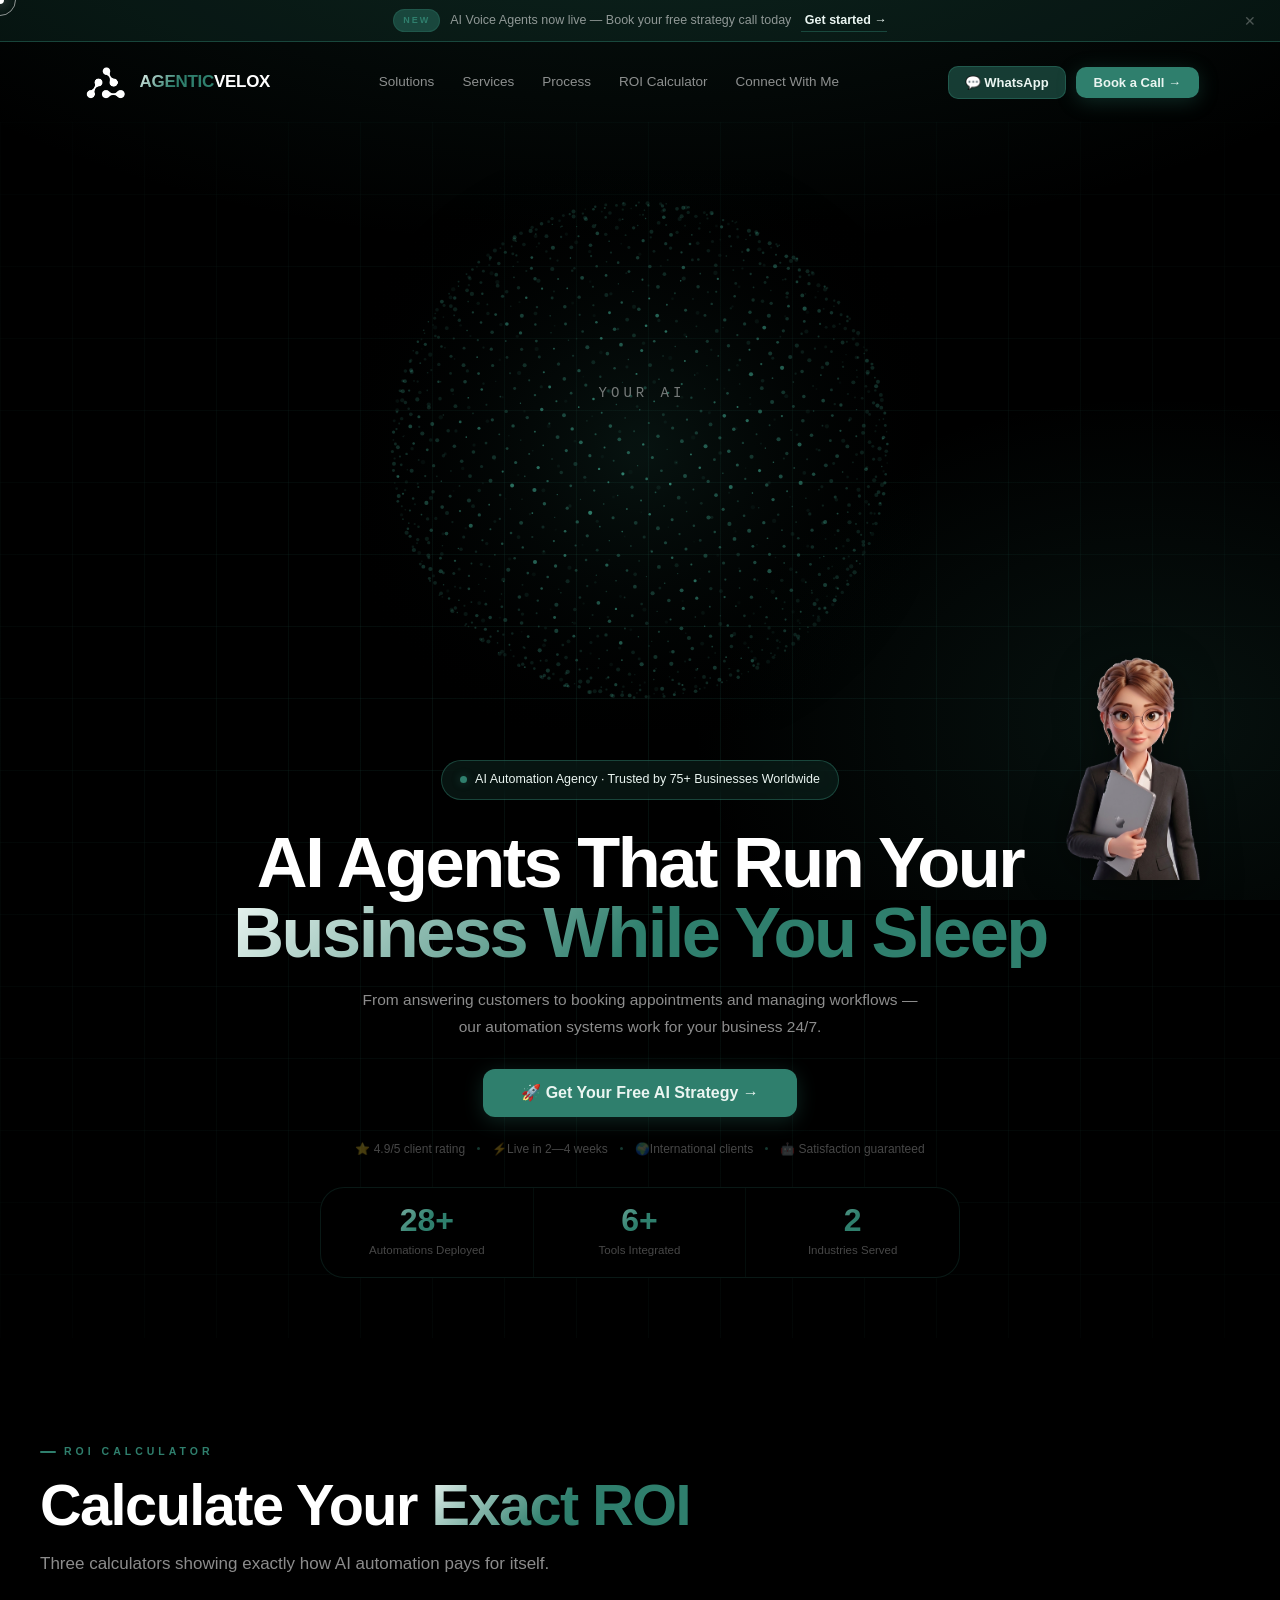
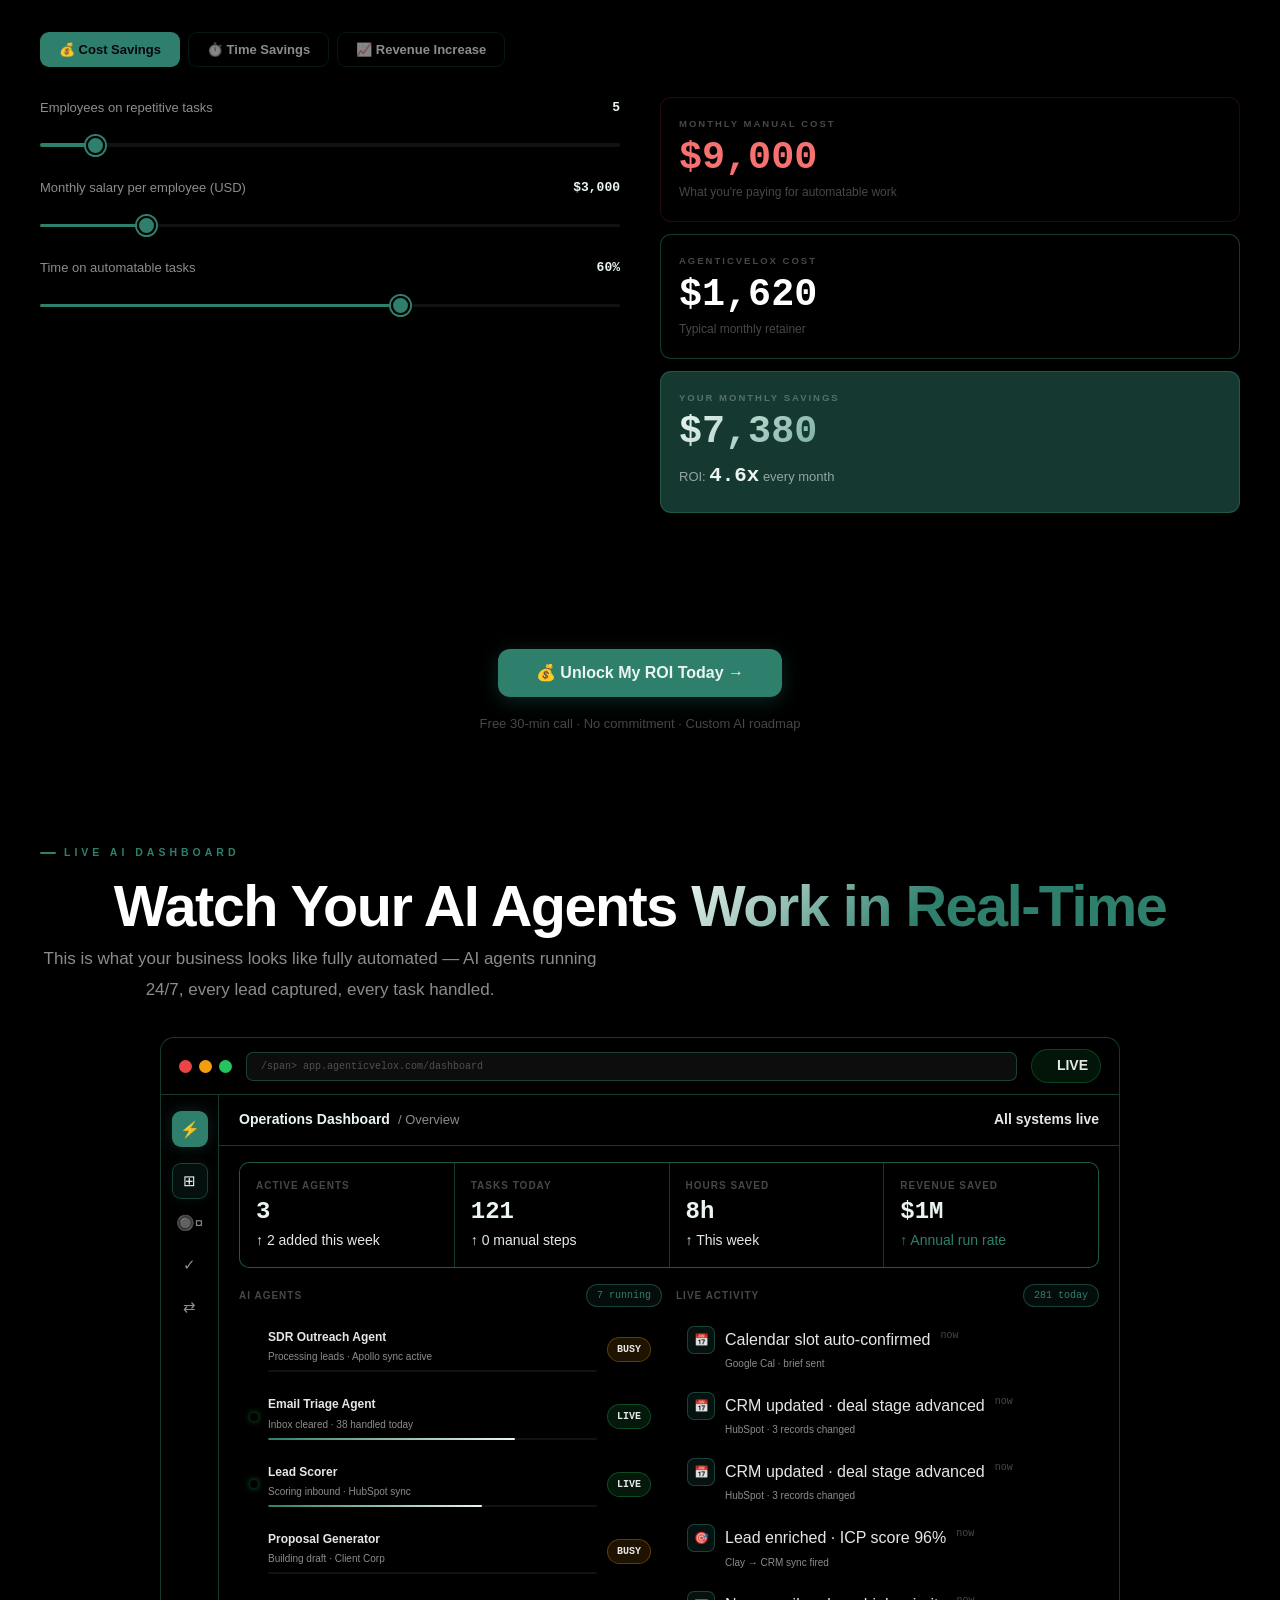
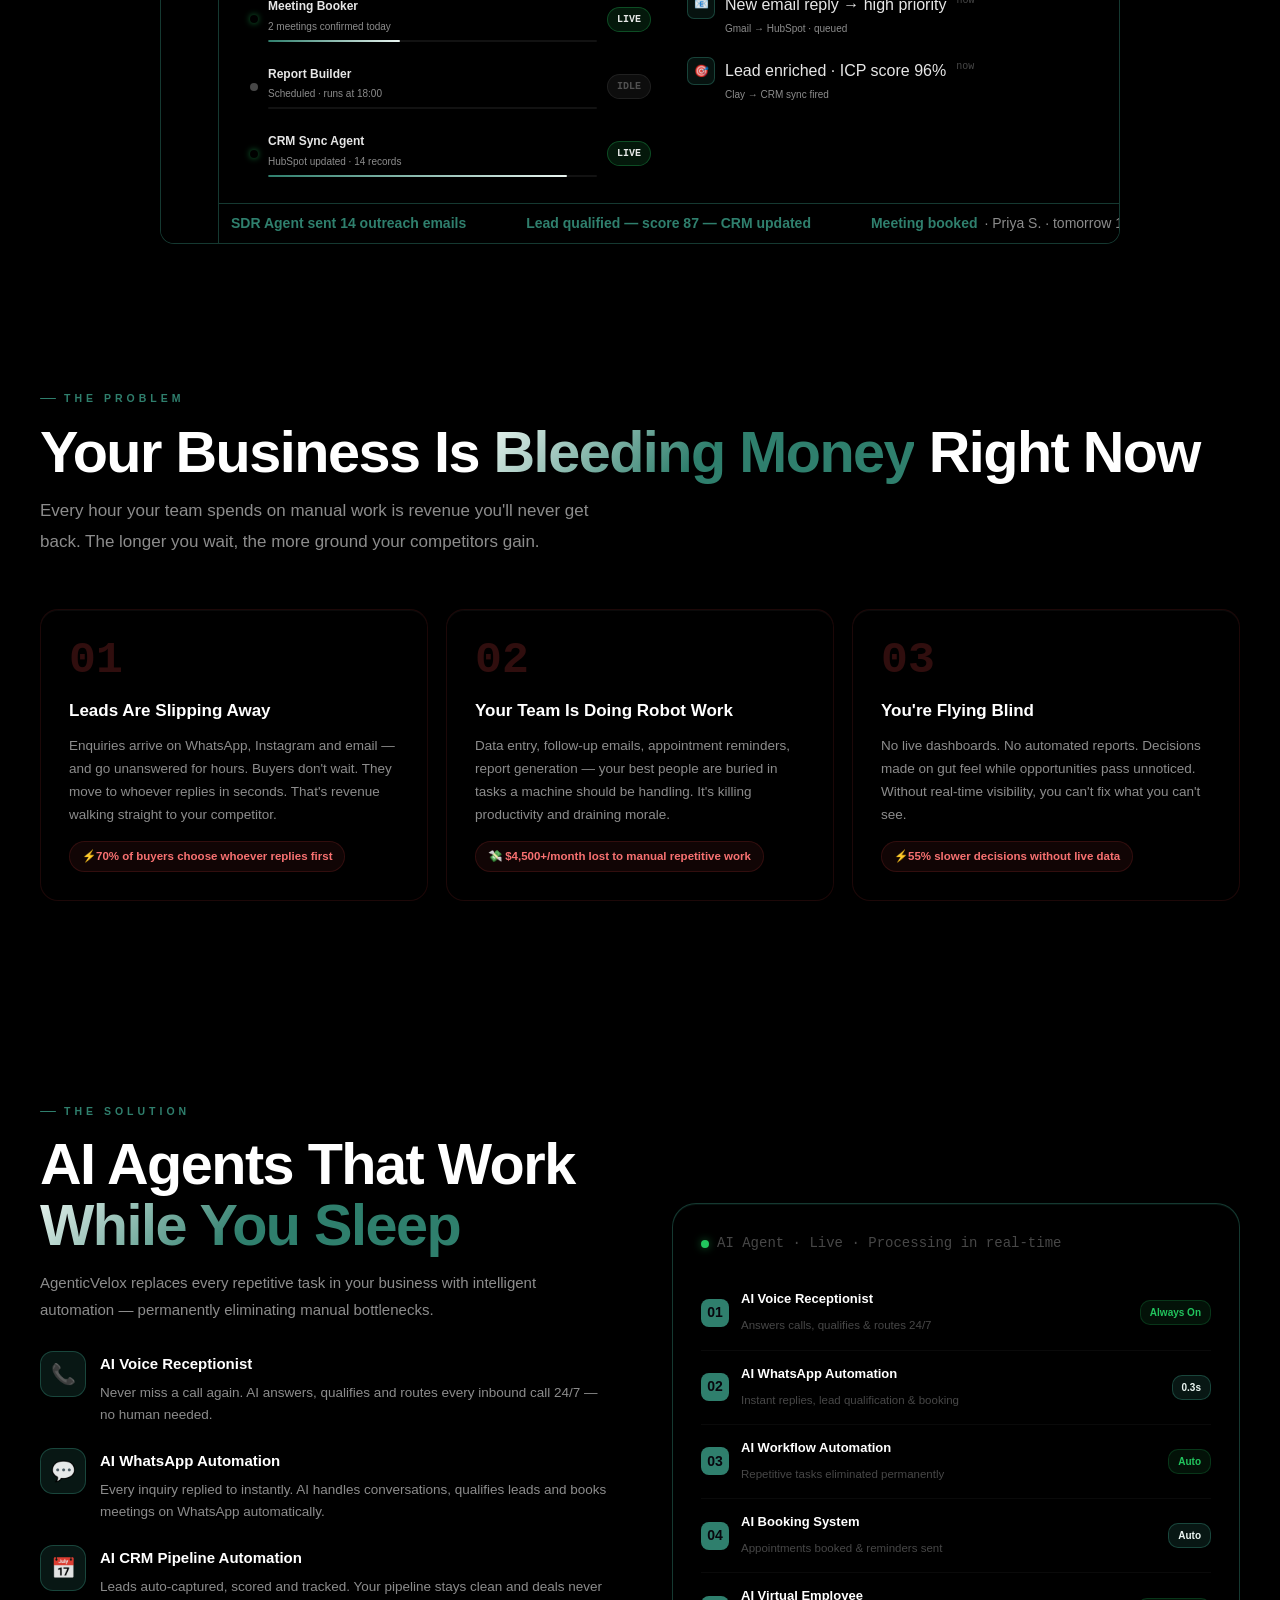
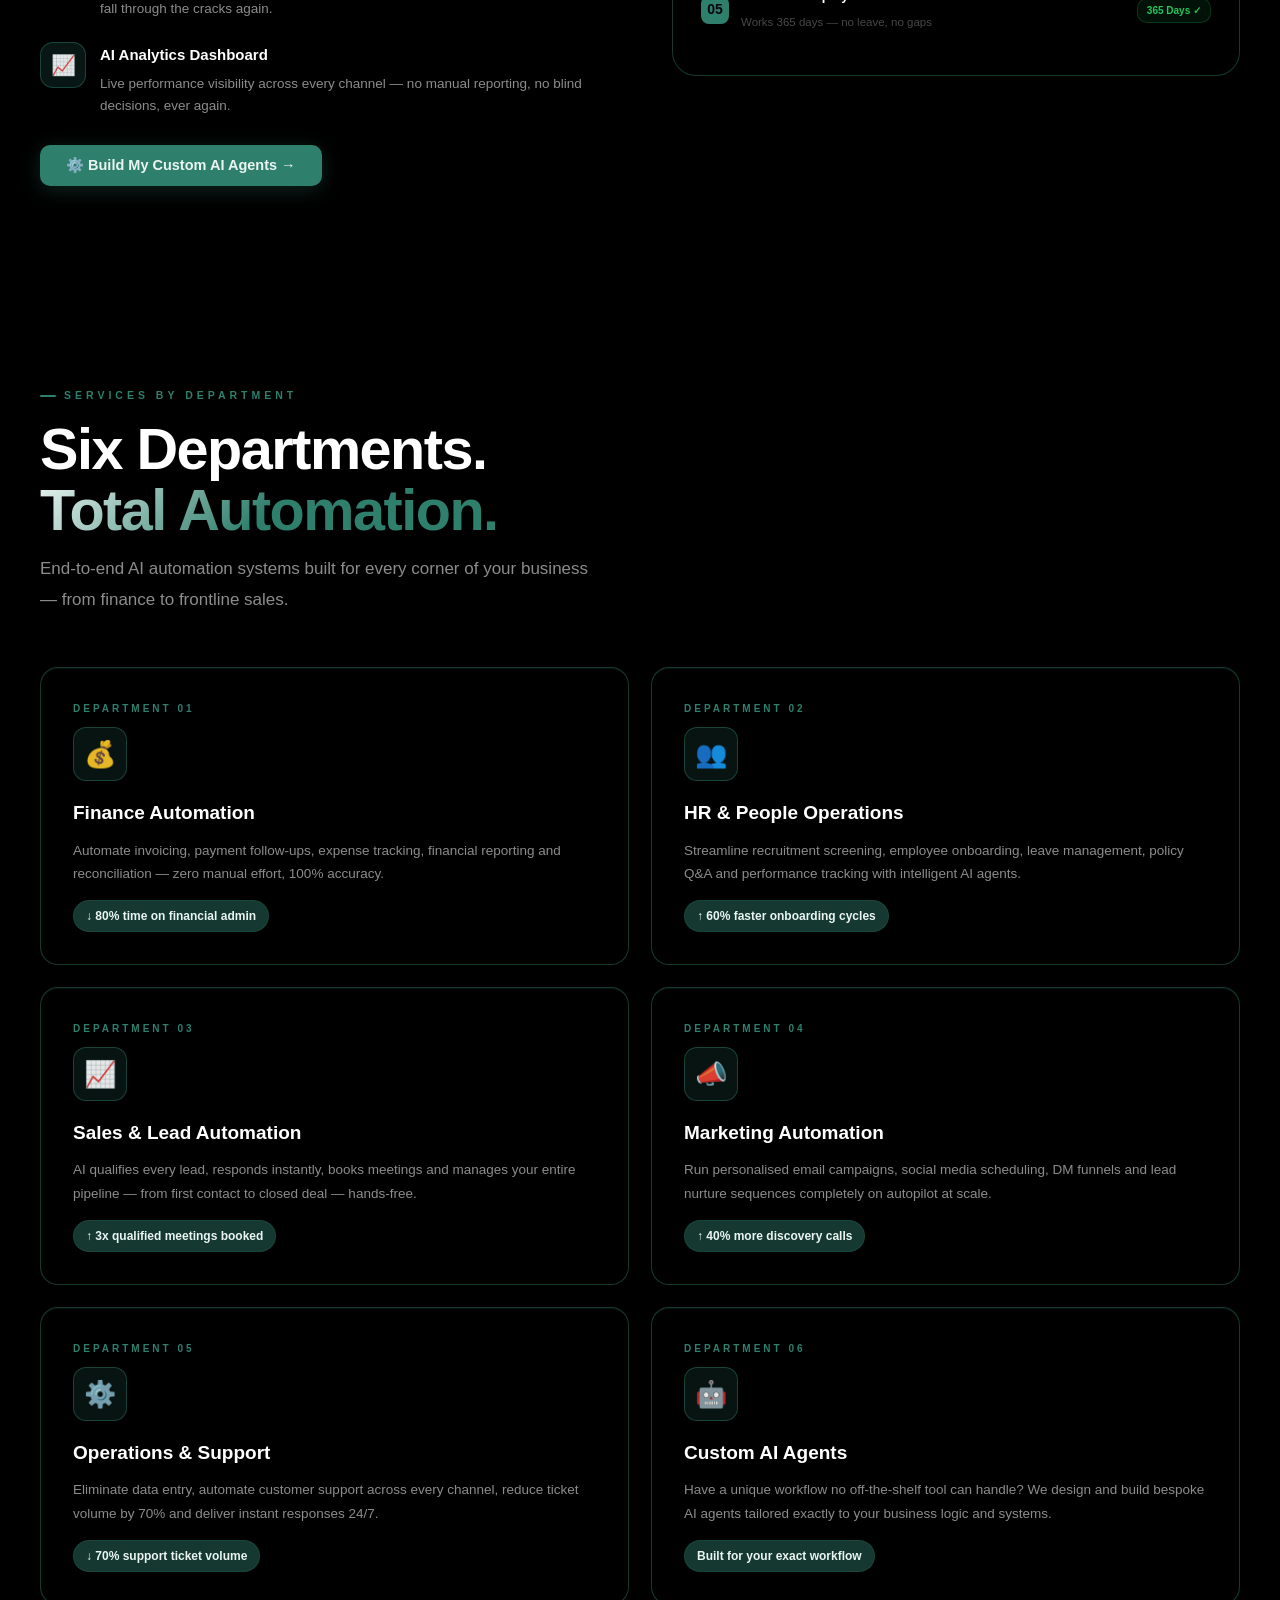
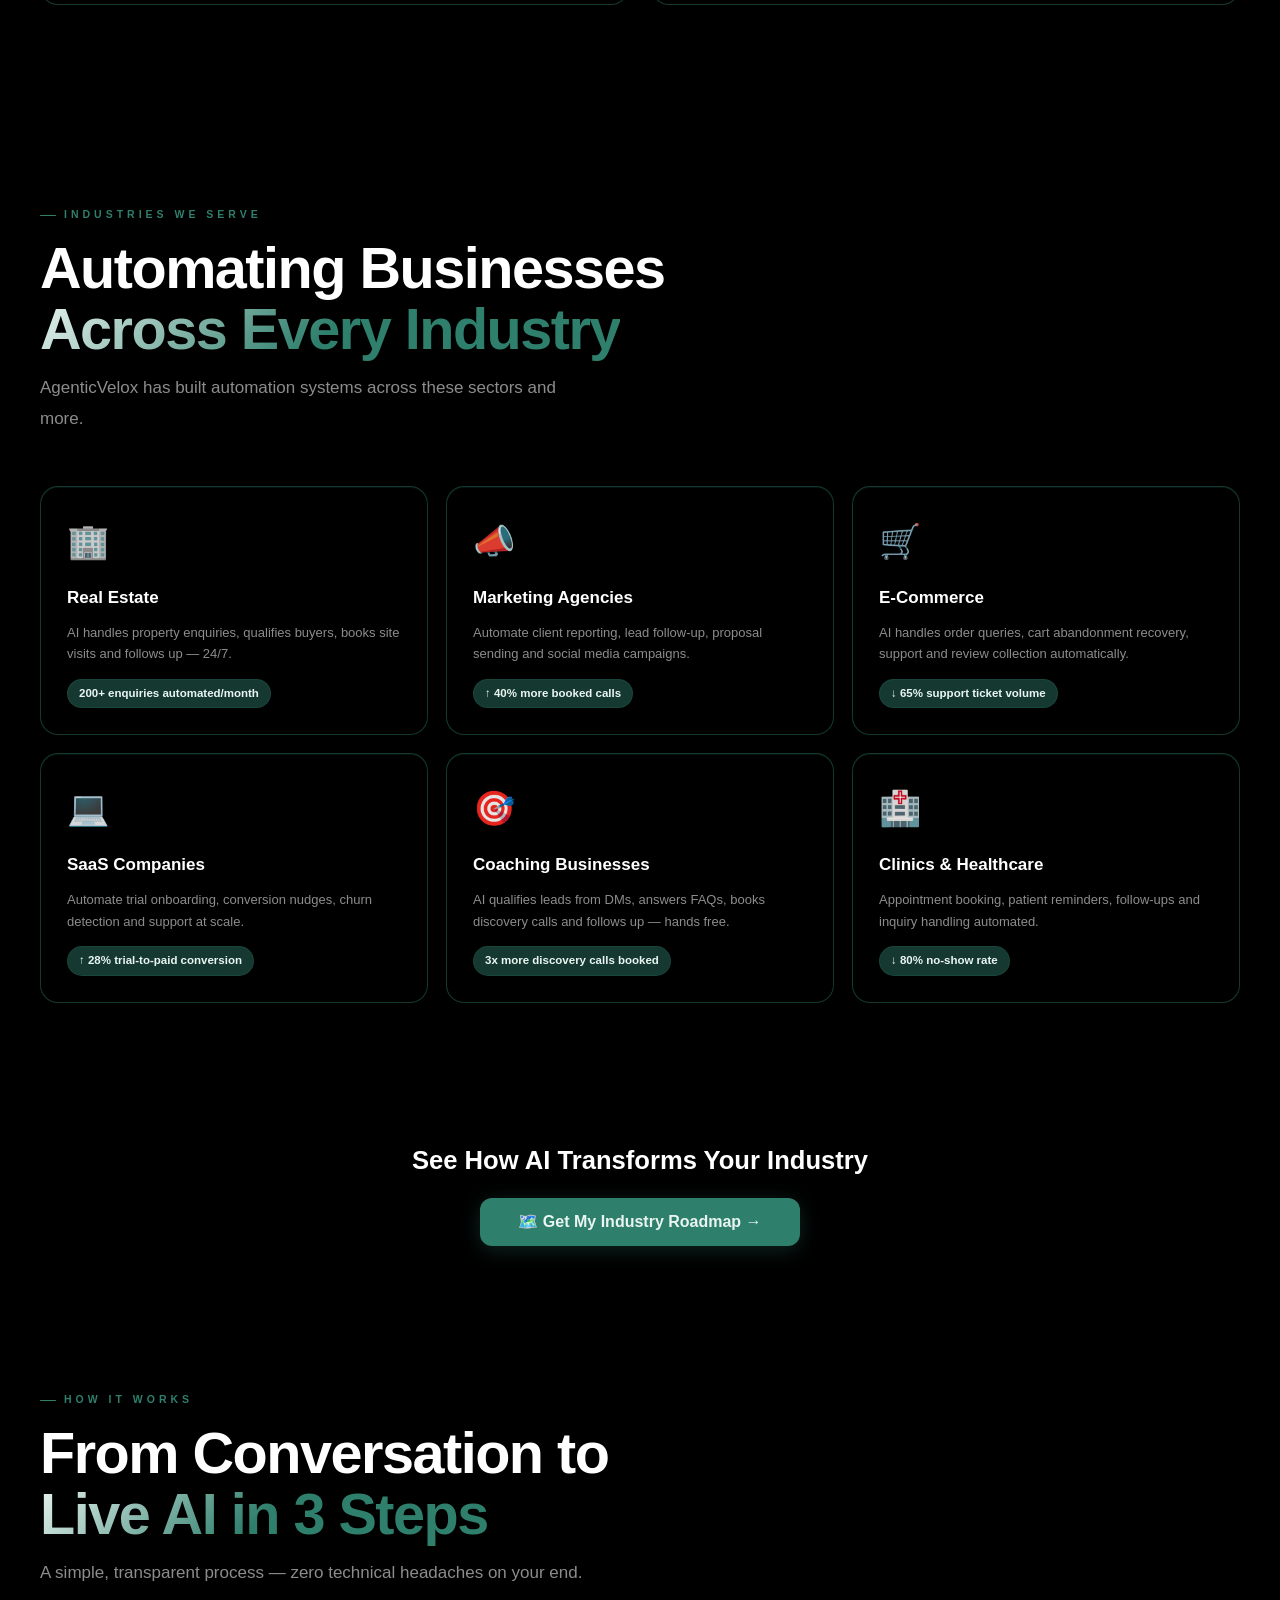
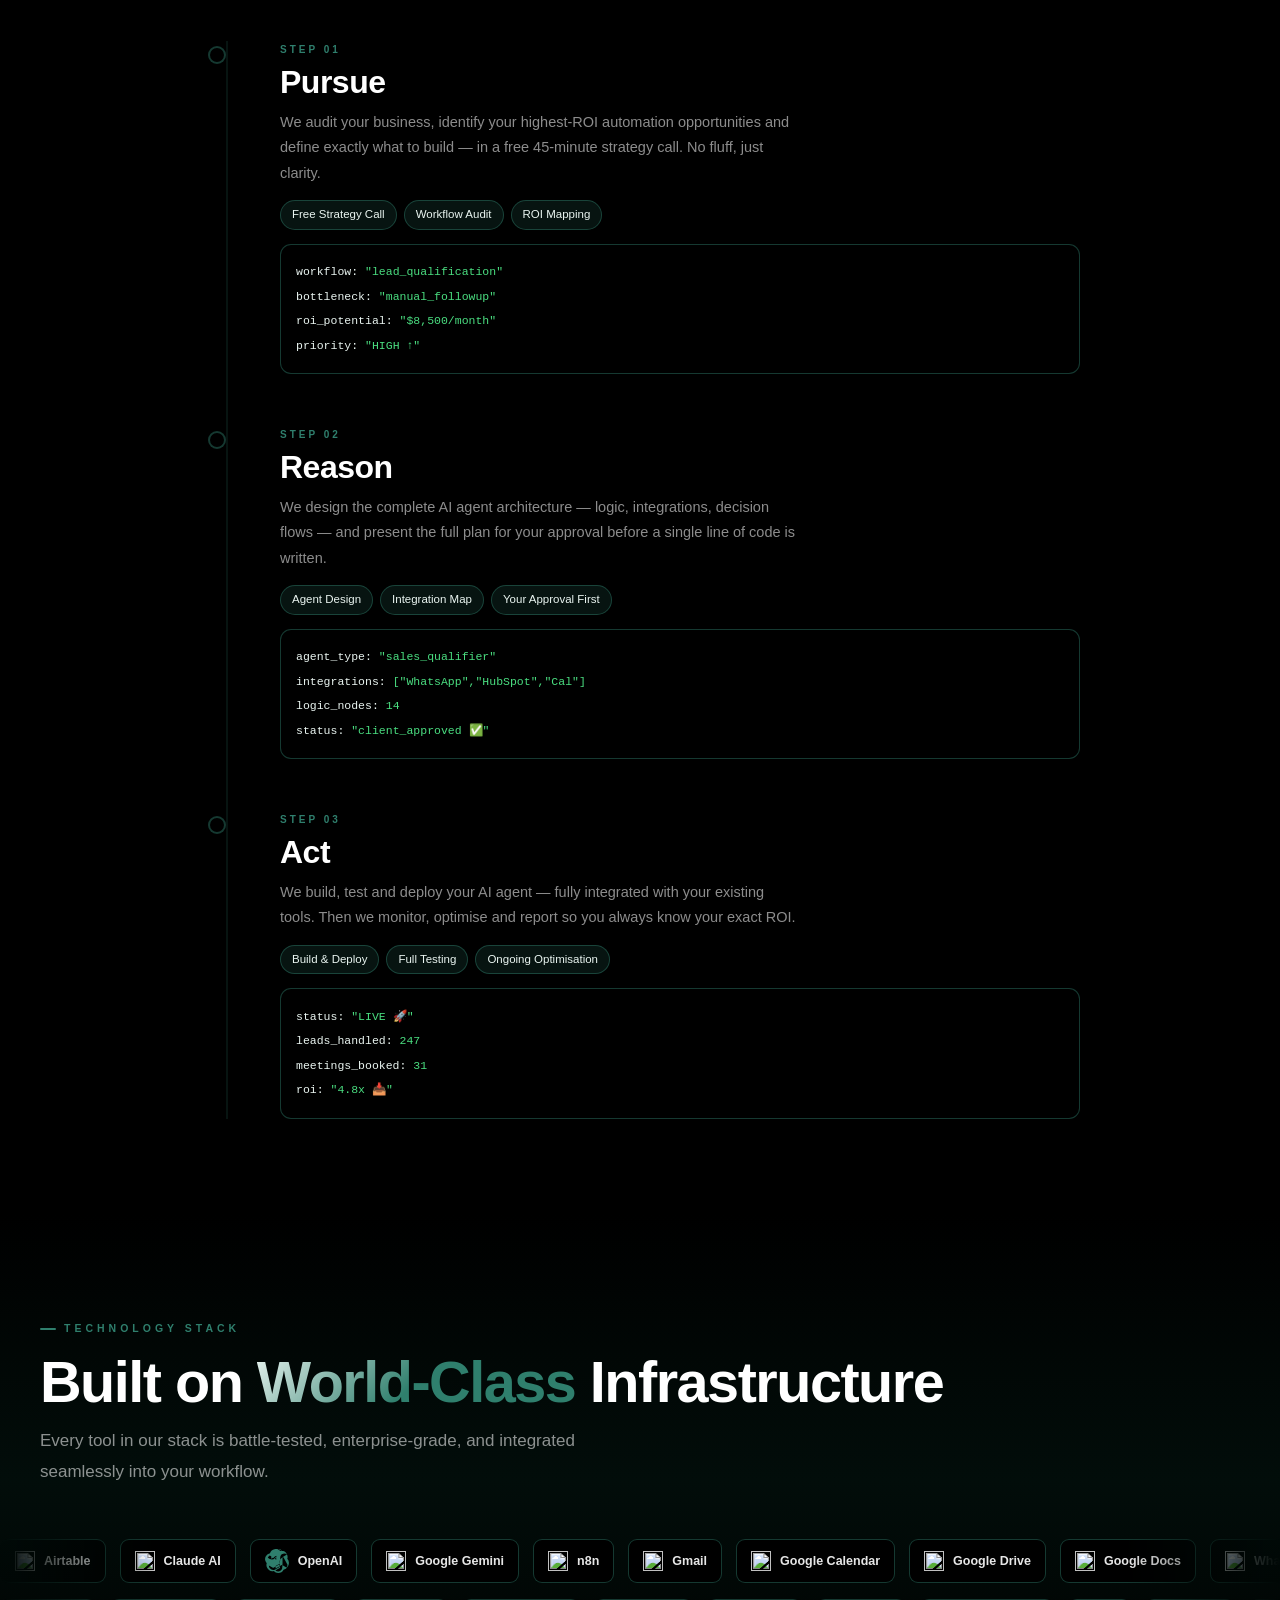
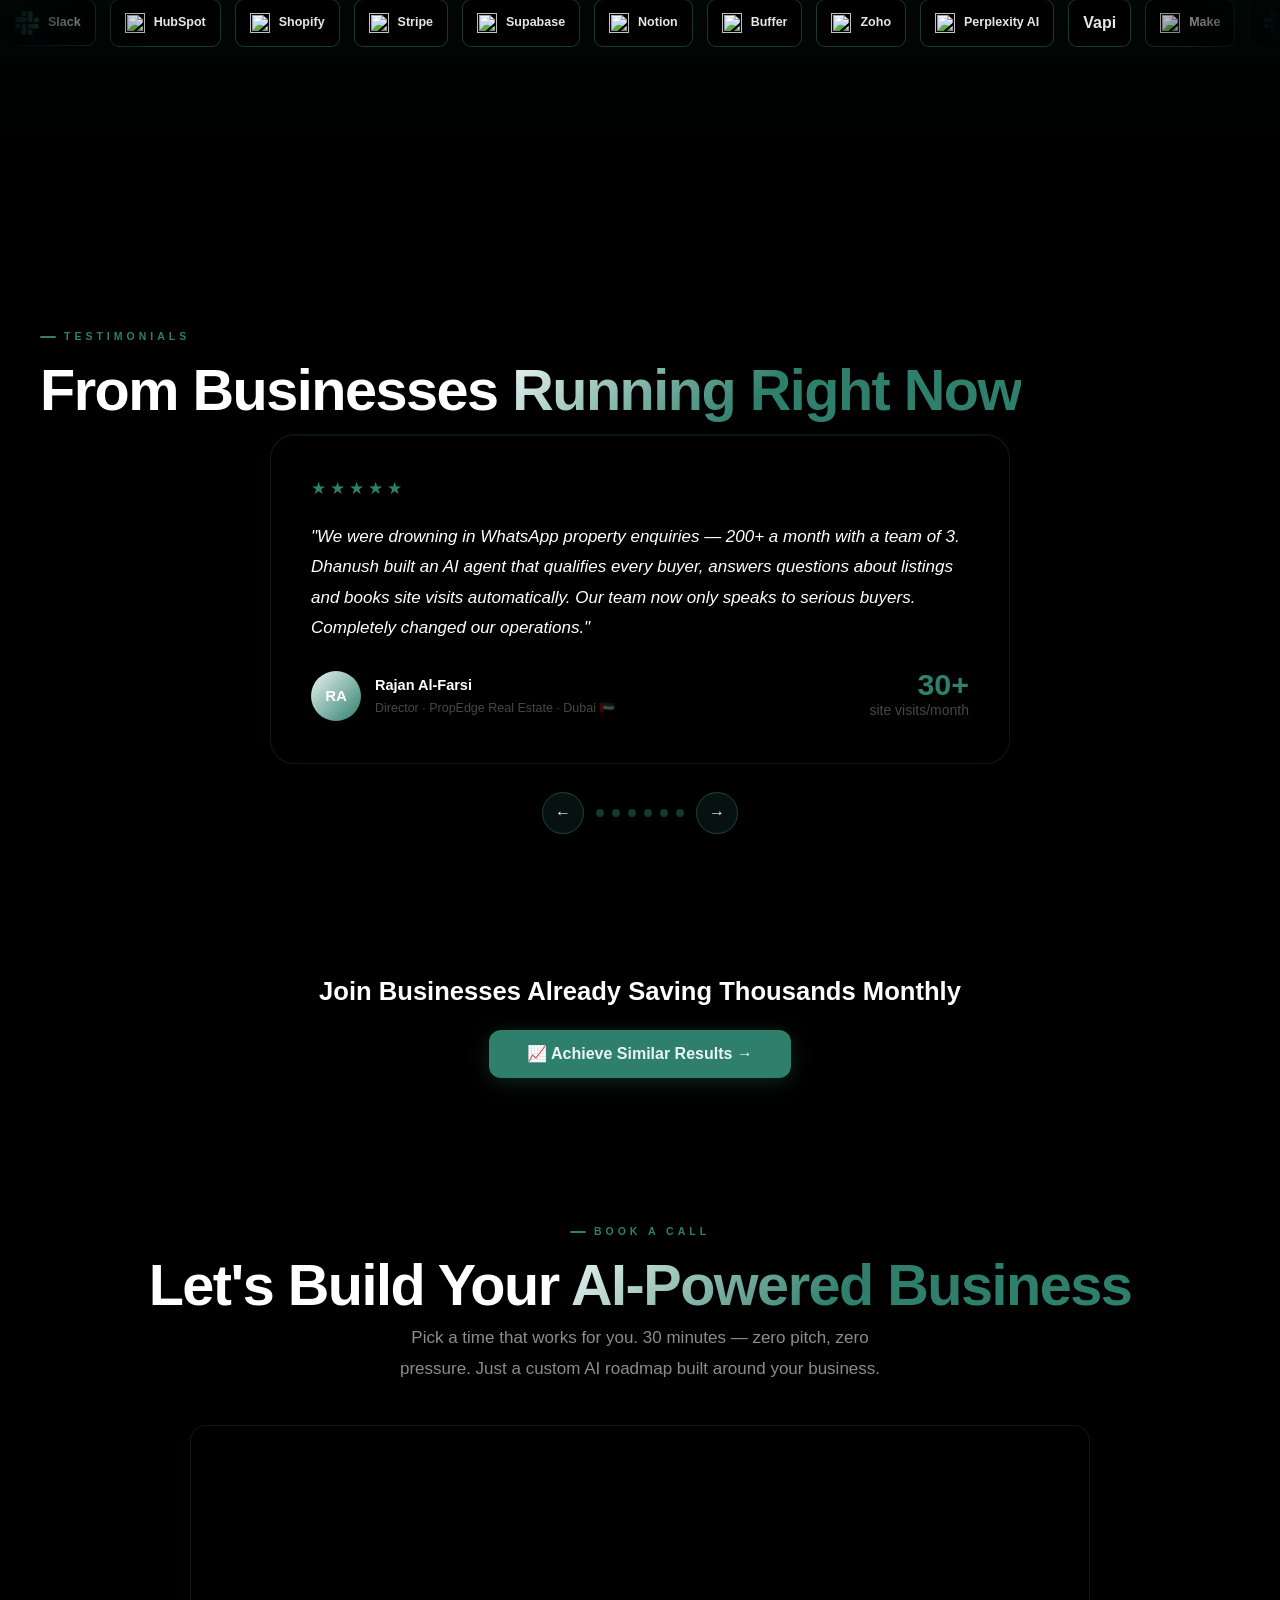
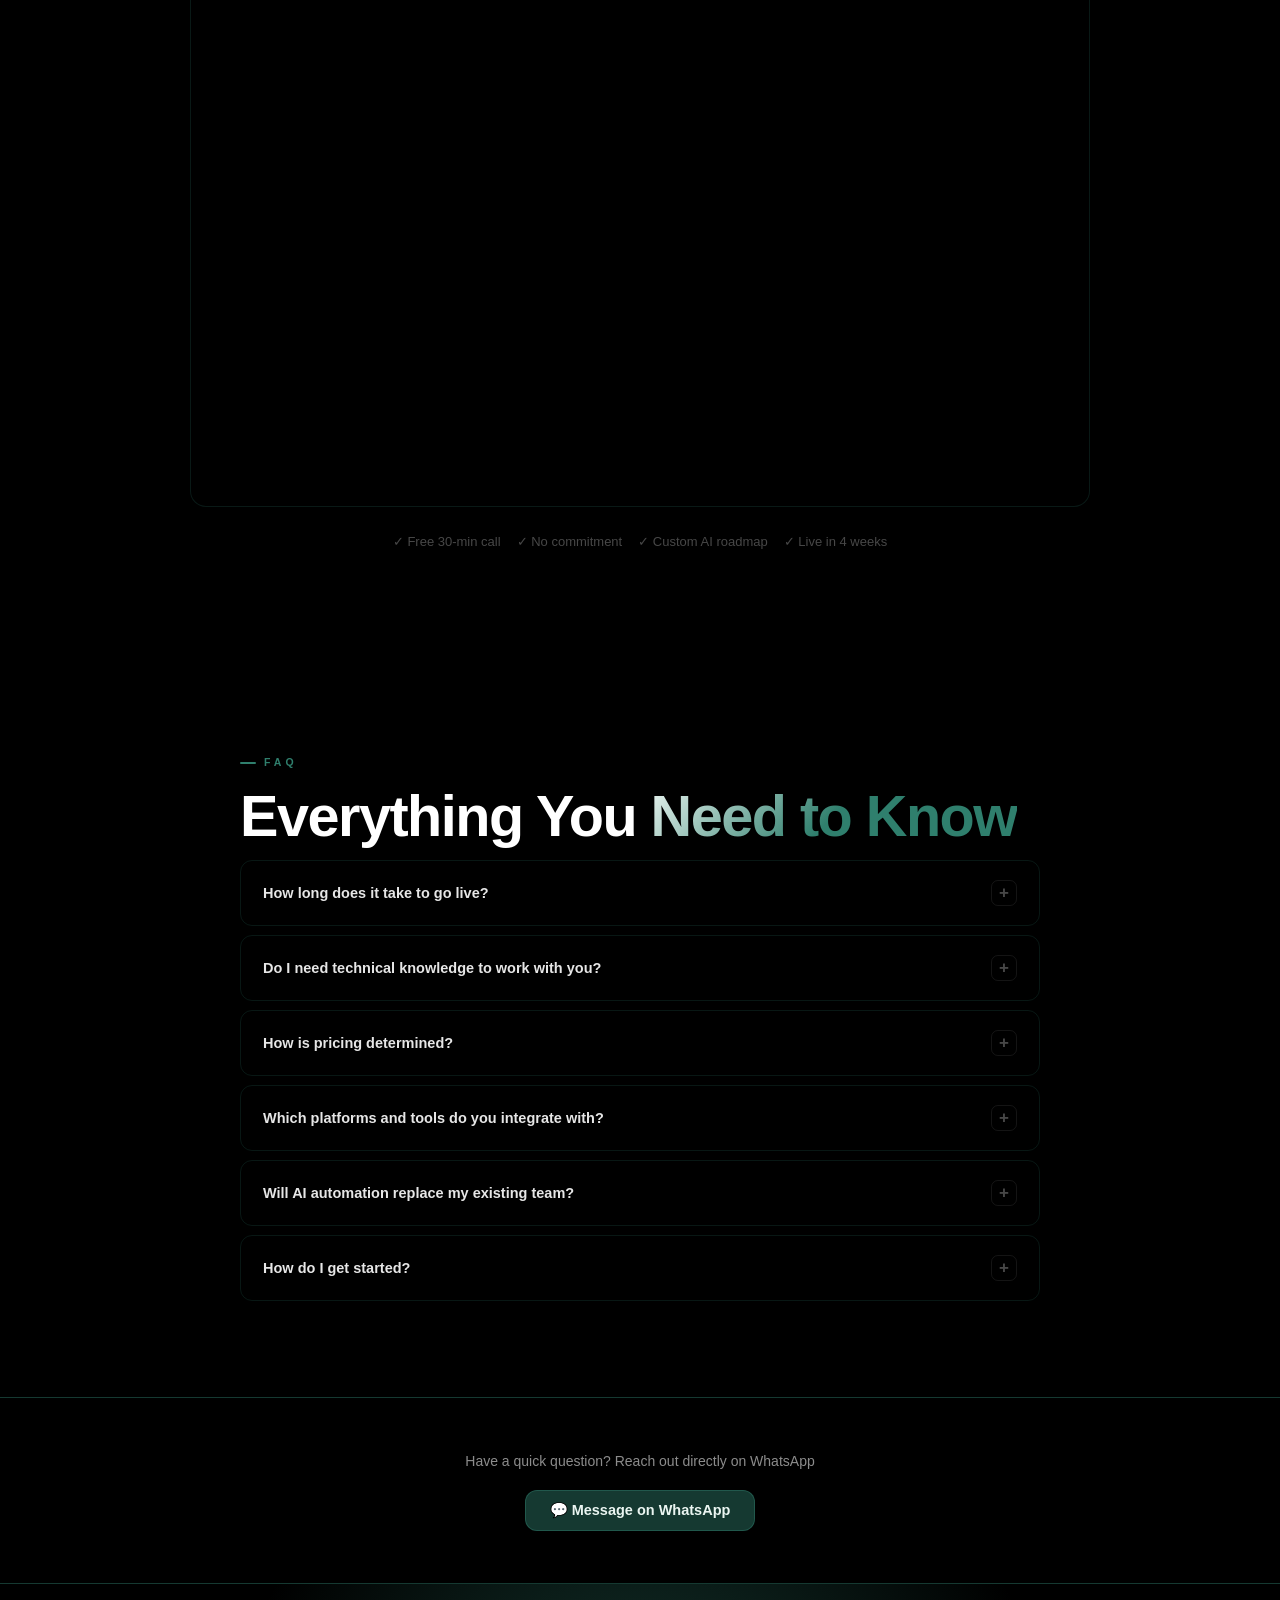
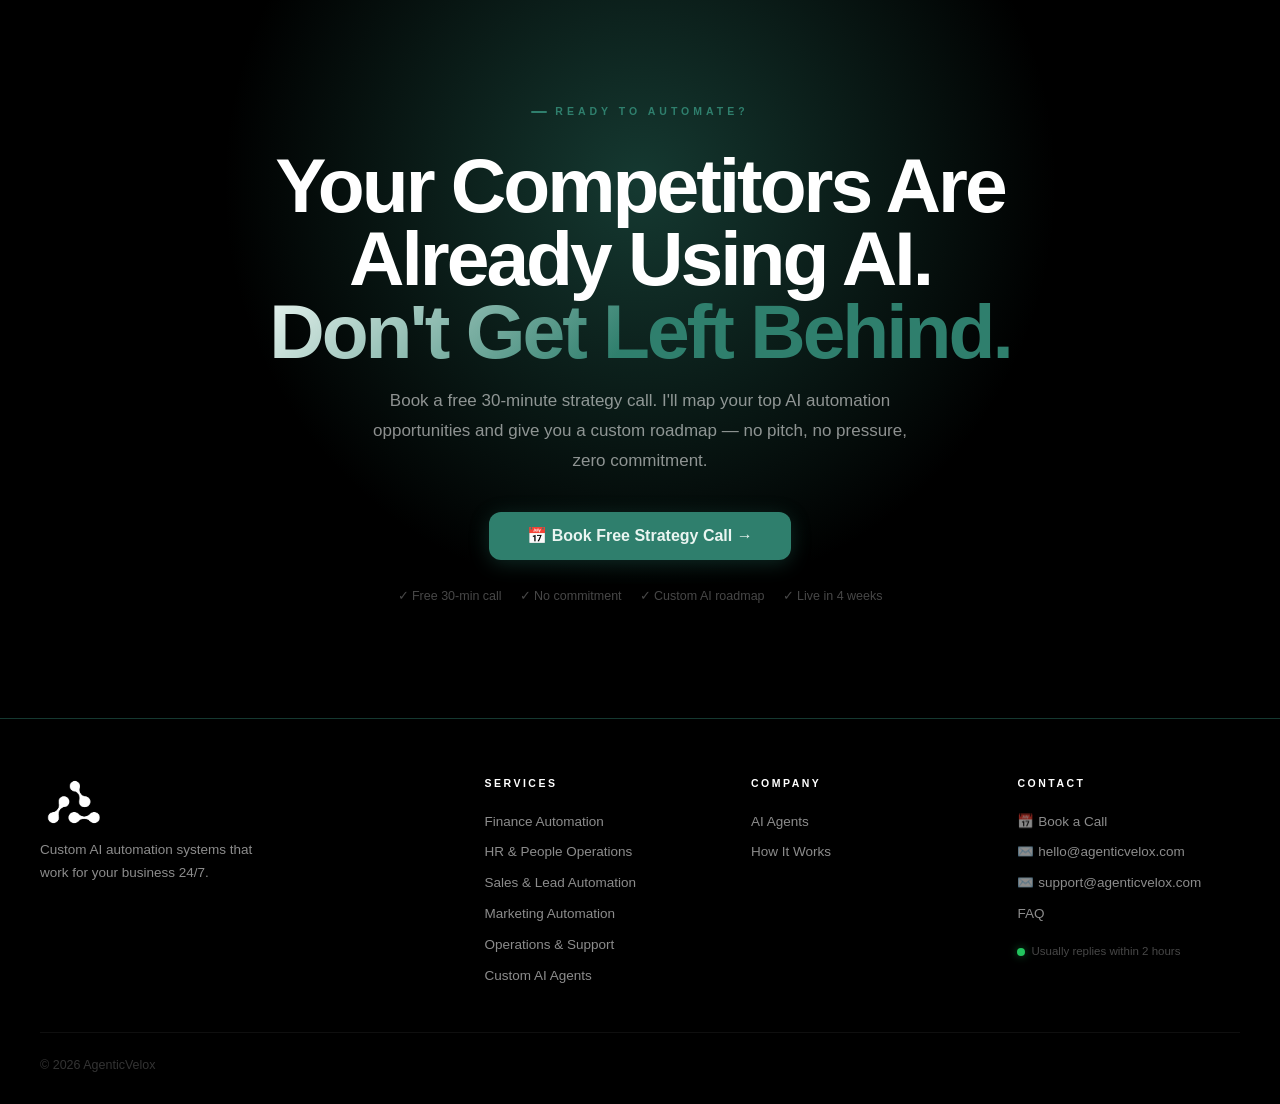
==== commit 3dae51de: "Add files via upload" ====
--- a/index.html
+++ b/index.html
@@ -5914,15 +5914,8 @@
   <div class="hero-grid"></div>
 
   <!-- WebGL Orb Background -->
-  <div class="orb-wrap">
-  <div class="orb-sphere">
-    <div class="orb-rim"></div>
-    <div class="orb-corona"></div>
-    <div class="orb-hotspot"></div>
-    <div class="orb-hotspot2"></div>
-    <div class="orb-keylight"></div>
-  </div>
-  <div class="orb-atmo"></div>
+  <div class="orb-wrap" id="sphere-container" style="cursor: none;">
+  <canvas id="sphereCanvas" style="position: absolute; inset: 0; width: 100%; height: 100%; z-index: 0;"></canvas>
   
   <div class="orb-text">
     <div class="orb-text-top">YOUR AI</div>
@@ -36181,9 +36174,22 @@
 
 
 
+  const sphereEl = document.getElementById('sphere-container');
+  function isOverSphere(x, y) {
+    if (!sphereEl) return false;
+    const r = sphereEl.getBoundingClientRect();
+    return x >= r.left && x <= r.right && y >= r.top && y <= r.bottom;
+  }
 
   function handleMouseMove(e) {
-
+    if (isOverSphere(e.clientX, e.clientY)) {
+        if(pointers && pointers[0]) {
+            pointers[0].moved = false;
+            pointers[0].dx = 0;
+            pointers[0].dy = 0;
+        }
+        return;
+    }
 
 
 
@@ -36459,6 +36465,14 @@
 
 
   function handleTouchMove(e) {
+    if (e.targetTouches.length > 0 && isOverSphere(e.targetTouches[0].clientX, e.targetTouches[0].clientY)) {
+        if(pointers && pointers[0]) {
+            pointers[0].moved = false;
+            pointers[0].dx = 0;
+            pointers[0].dy = 0;
+        }
+        return;
+    }
 
 
 
@@ -36854,6 +36868,199 @@
             <img src="ai-assistant-hover.png" alt="Velox AI Assistant" class="ai-mascot-img mascot-hover" style="width: 100%; height: 100%; object-fit: contain; filter: drop-shadow(0 10px 20px rgba(45,212,191,0.4)); transition: opacity 0.3s ease; position: absolute; top: 0; left: 0; opacity: 0; z-index: 2;">
         </div>
     </a>
+<script>
+(function () {
+  const canvas = document.getElementById('sphereCanvas');
+  if(!canvas) return;
+  const ctx = canvas.getContext('2d');
+  const container = document.getElementById('sphere-container');
+
+  // ---- BRAND COLOR ----
+  const BASE = { r: 0x2F, g: 0x7F, b: 0x6D }; // #2F7F6D
+
+  function shade(factor) {
+    const r = Math.min(255, Math.max(0, BASE.r * factor));
+    const g = Math.min(255, Math.max(0, BASE.g * factor));
+    const b = Math.min(255, Math.max(0, BASE.b * factor));
+    return { r, g, b };
+  }
+
+  let W, H, DPR;
+  function resize() {
+    DPR = Math.min(window.devicePixelRatio || 1, 2);
+    W = container.clientWidth;
+    H = container.clientHeight;
+    canvas.width = W * DPR;
+    canvas.height = H * DPR;
+    ctx.setTransform(DPR, 0, 0, DPR, 0, 0);
+  }
+  window.addEventListener('resize', resize);
+
+  const NUM_POINTS = 1500;
+  const points = [];
+  const goldenAngle = Math.PI * (3 - Math.sqrt(5));
+
+  for (let i = 0; i < NUM_POINTS; i++) {
+    const y = 1 - (i / (NUM_POINTS - 1)) * 2;
+    const radiusAtY = Math.sqrt(1 - y * y);
+    const theta = goldenAngle * i;
+    const x = Math.cos(theta) * radiusAtY;
+    const z = Math.sin(theta) * radiusAtY;
+    points.push({
+      x, y, z,
+      twinkleSpeed: 0.4 + Math.random() * 1.8,
+      twinklePhase: Math.random() * Math.PI * 2,
+      baseSize: 0.6 + Math.random() * 1.5,
+      shadeFactor: 0.65 + Math.random() * 0.85,
+      dispX: 0, dispY: 0
+    });
+  }
+
+  let targetRotY = 0, targetRotX = 0;
+  let rotY = 0, rotX = 0;
+  let mouseX = 0, mouseY = 0;
+  let mousePX = null, mousePY = null;
+  let hasMouse = false;
+  let autoRotate = 0;
+
+  function updateMouse(clientX, clientY) {
+    const rect = container.getBoundingClientRect();
+    mouseX = ((clientX - rect.left) / rect.width) * 2 - 1;
+    mouseY = ((clientY - rect.top) / rect.height) * 2 - 1;
+    mousePX = clientX - rect.left;
+    mousePY = clientY - rect.top;
+    hasMouse = true;
+    targetRotY = mouseX * 0.9;
+    targetRotX = mouseY * 0.6;
+  }
+
+  container.addEventListener('mousemove', (e) => updateMouse(e.clientX, e.clientY));
+  container.addEventListener('mouseleave', () => {
+    hasMouse = false;
+    targetRotY = 0;
+    targetRotX = 0;
+    mousePX = mousePY = null;
+  });
+  container.addEventListener('touchmove', (e) => {
+    if (e.touches.length === 0) return;
+    updateMouse(e.touches[0].clientX, e.touches[0].clientY);
+  }, { passive: true });
+  container.addEventListener('touchend', () => {
+    hasMouse = false;
+    targetRotY = 0;
+    targetRotX = 0;
+    mousePX = mousePY = null;
+  });
+
+  function project(p, rotX, rotY, scale, cx, cy) {
+    let x = p.x, y = p.y, z = p.z;
+    const cosY = Math.cos(rotY), sinY = Math.sin(rotY);
+    let x1 = x * cosY + z * sinY;
+    let z1 = -x * sinY + z * cosY;
+    const cosX = Math.cos(rotX), sinX = Math.sin(rotX);
+    let y1 = y * cosX - z1 * sinX;
+    let z2 = y * sinX + z1 * cosX;
+    const perspective = 3.2;
+    const scaleFactor = perspective / (perspective + z2);
+    return {
+      x: cx + x1 * scale * scaleFactor,
+      y: cy + y1 * scale * scaleFactor,
+      scale: scaleFactor,
+      z: z2
+    };
+  }
+
+  const REPEL_RADIUS = 90;
+  const REPEL_STRENGTH = 26;
+
+  let t = 0;
+  function draw() {
+    t += 0.016;
+    ctx.clearRect(0, 0, W, H);
+
+    autoRotate += hasMouse ? 0 : 0.0022;
+    rotY += ((targetRotY + autoRotate) - rotY) * 0.06;
+    rotX += (targetRotX - rotX) * 0.06;
+
+    const cx = W / 2;
+    const cy = H / 2;
+    const scale = Math.min(W, H) * 0.42;
+
+    const projected = points.map(p => {
+      const proj = project(p, rotX, rotY, scale, cx, cy);
+
+      let dx = 0, dy = 0;
+      if (mousePX !== null) {
+        const ddx = proj.x - mousePX;
+        const ddy = proj.y - mousePY;
+        const dist = Math.sqrt(ddx * ddx + ddy * ddy);
+        if (dist < REPEL_RADIUS && dist > 0.01) {
+          const force = (1 - dist / REPEL_RADIUS) * REPEL_STRENGTH;
+          dx = (ddx / dist) * force;
+          dy = (ddy / dist) * force;
+        }
+      }
+      p.dispX += (dx - p.dispX) * 0.18;
+      p.dispY += (dy - p.dispY) * 0.18;
+
+      return { p, proj, fx: proj.x + p.dispX, fy: proj.y + p.dispY };
+    });
+
+    projected.sort((a, b) => a.proj.z - b.proj.z);
+
+    ctx.globalCompositeOperation = 'lighter';
+
+    for (const { p, proj, fx, fy } of projected) {
+      const depthFactor = (proj.z + 1) / 2;
+      const twinkle = 0.5 + 0.5 * Math.sin(t * p.twinkleSpeed + p.twinklePhase);
+
+      let proximityBoost = 0;
+      if (mousePX !== null) {
+        const dist = Math.sqrt((fx - mousePX) ** 2 + (fy - mousePY) ** 2);
+        if (dist < REPEL_RADIUS) proximityBoost = (1 - dist / REPEL_RADIUS);
+      }
+
+      const alpha = Math.min(1, (0.12 + depthFactor * 0.5) * (0.5 + twinkle * 0.5) + proximityBoost * 0.55);
+      const size = p.baseSize * proj.scale * (0.7 + depthFactor * 0.6) * (1 + proximityBoost * 1.4);
+
+      const c = shade(p.shadeFactor + proximityBoost * 0.9);
+
+      ctx.beginPath();
+      ctx.fillStyle = `rgba(${c.r | 0}, ${c.g | 0}, ${c.b | 0}, ${alpha.toFixed(3)})`;
+      ctx.arc(fx, fy, Math.max(0.4, size), 0, Math.PI * 2);
+      ctx.fill();
+    }
+
+    ctx.globalCompositeOperation = 'source-over';
+
+    const glow = ctx.createRadialGradient(cx, cy, scale * 0.05, cx, cy, scale * 1.35);
+    glow.addColorStop(0, `rgba(${BASE.r}, ${BASE.g}, ${BASE.b}, 0.14)`);
+    glow.addColorStop(1, 'rgba(0,0,0,0)');
+    ctx.globalCompositeOperation = 'lighter';
+    ctx.fillStyle = glow;
+    ctx.beginPath();
+    ctx.arc(cx, cy, scale * 1.35, 0, Math.PI * 2);
+    ctx.fill();
+
+    if (mousePX !== null) {
+      const cursorGlow = ctx.createRadialGradient(mousePX, mousePY, 0, mousePX, mousePY, REPEL_RADIUS * 1.4);
+      cursorGlow.addColorStop(0, `rgba(${BASE.r + 60}, ${BASE.g + 60}, ${BASE.b + 40}, 0.16)`);
+      cursorGlow.addColorStop(1, 'rgba(0,0,0,0)');
+      ctx.fillStyle = cursorGlow;
+      ctx.beginPath();
+      ctx.arc(mousePX, mousePY, REPEL_RADIUS * 1.4, 0, Math.PI * 2);
+      ctx.fill();
+    }
+
+    ctx.globalCompositeOperation = 'source-over';
+
+    requestAnimationFrame(draw);
+  }
+
+  resize();
+  draw();
+})();
+</script>
 </body>
 
 
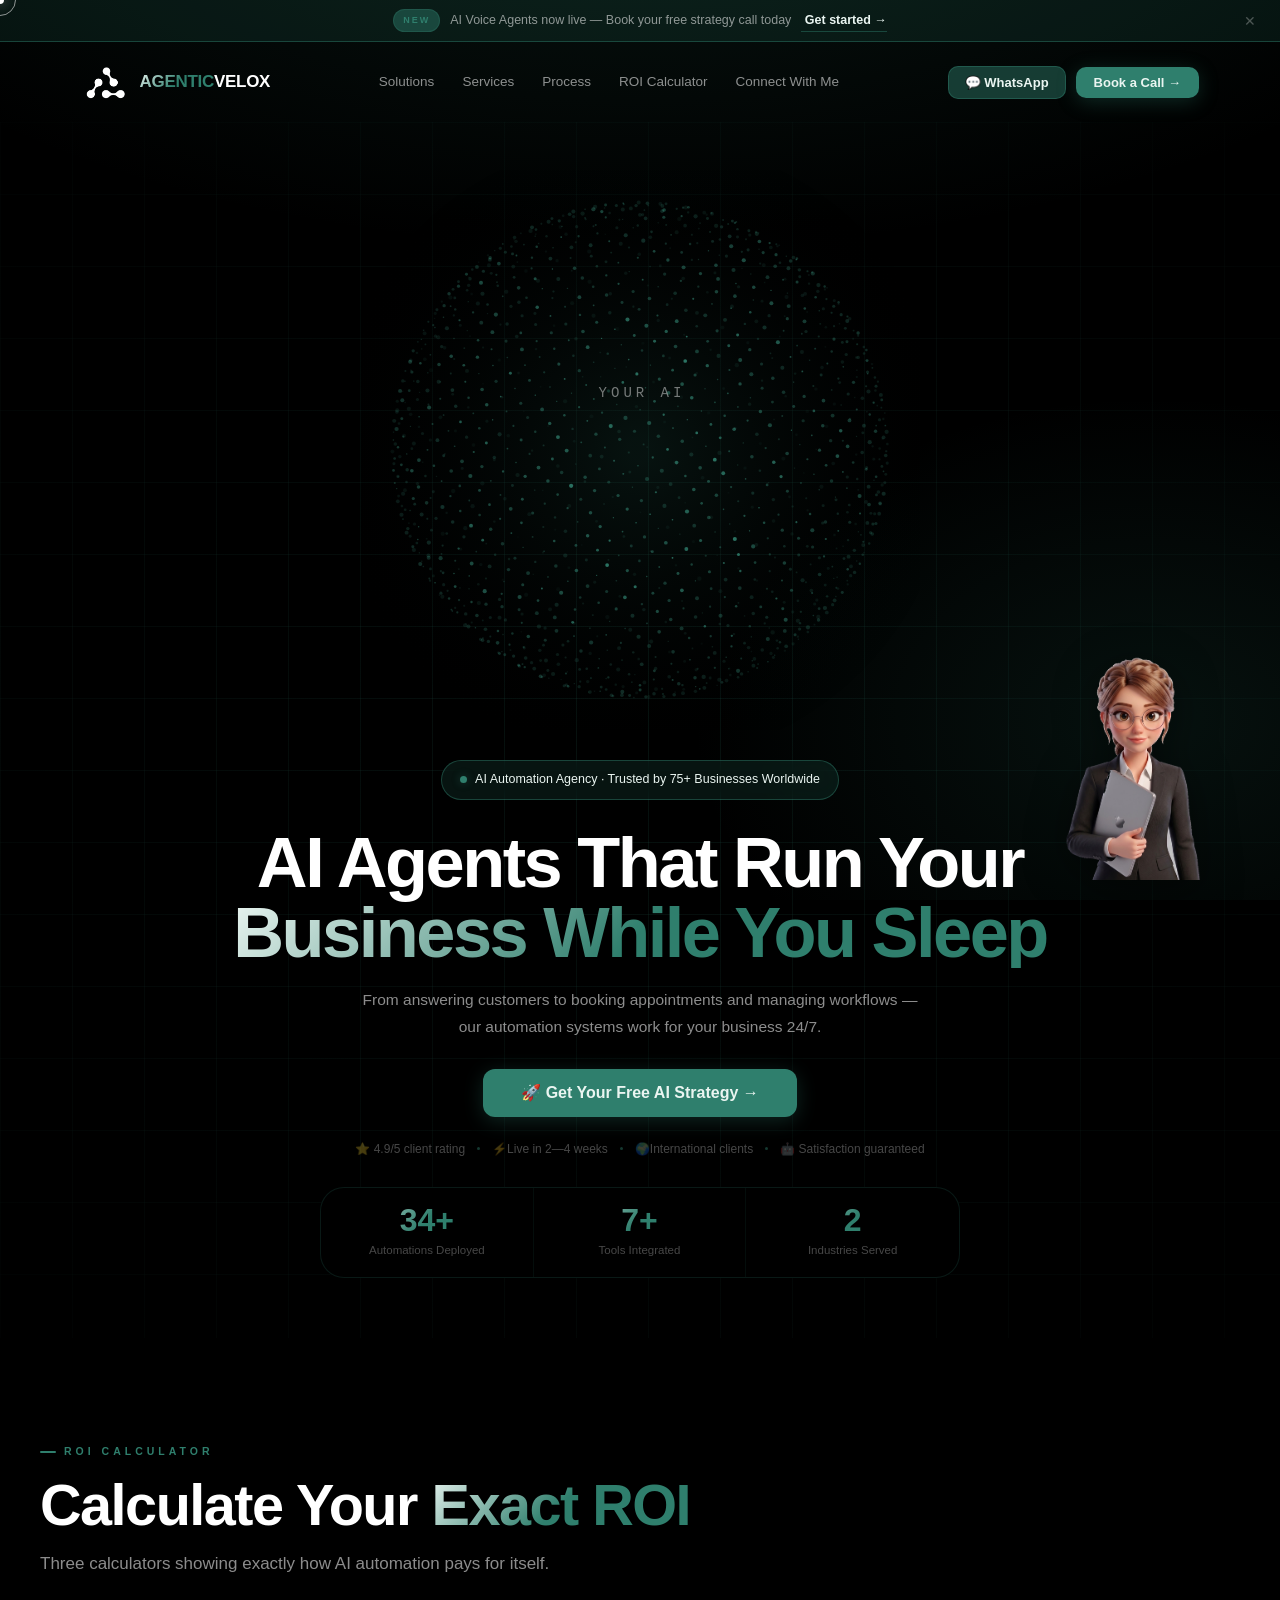
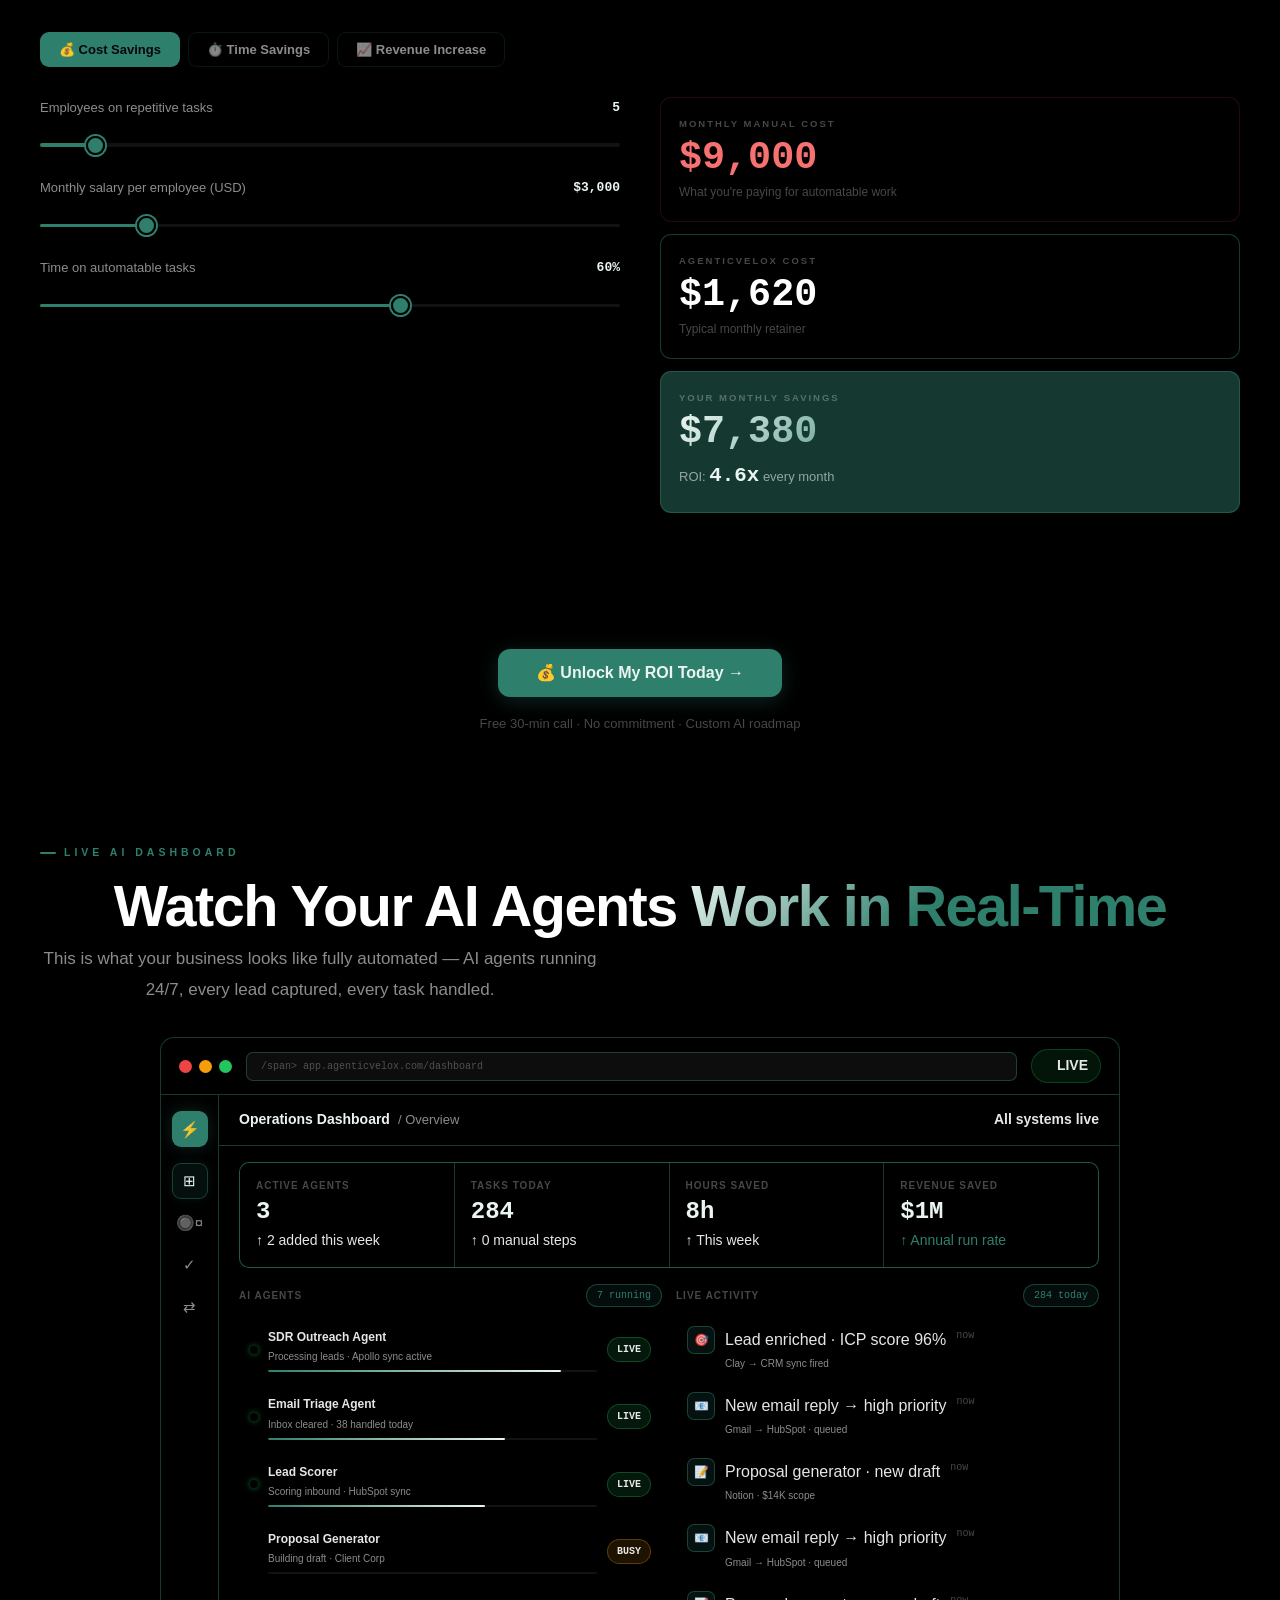
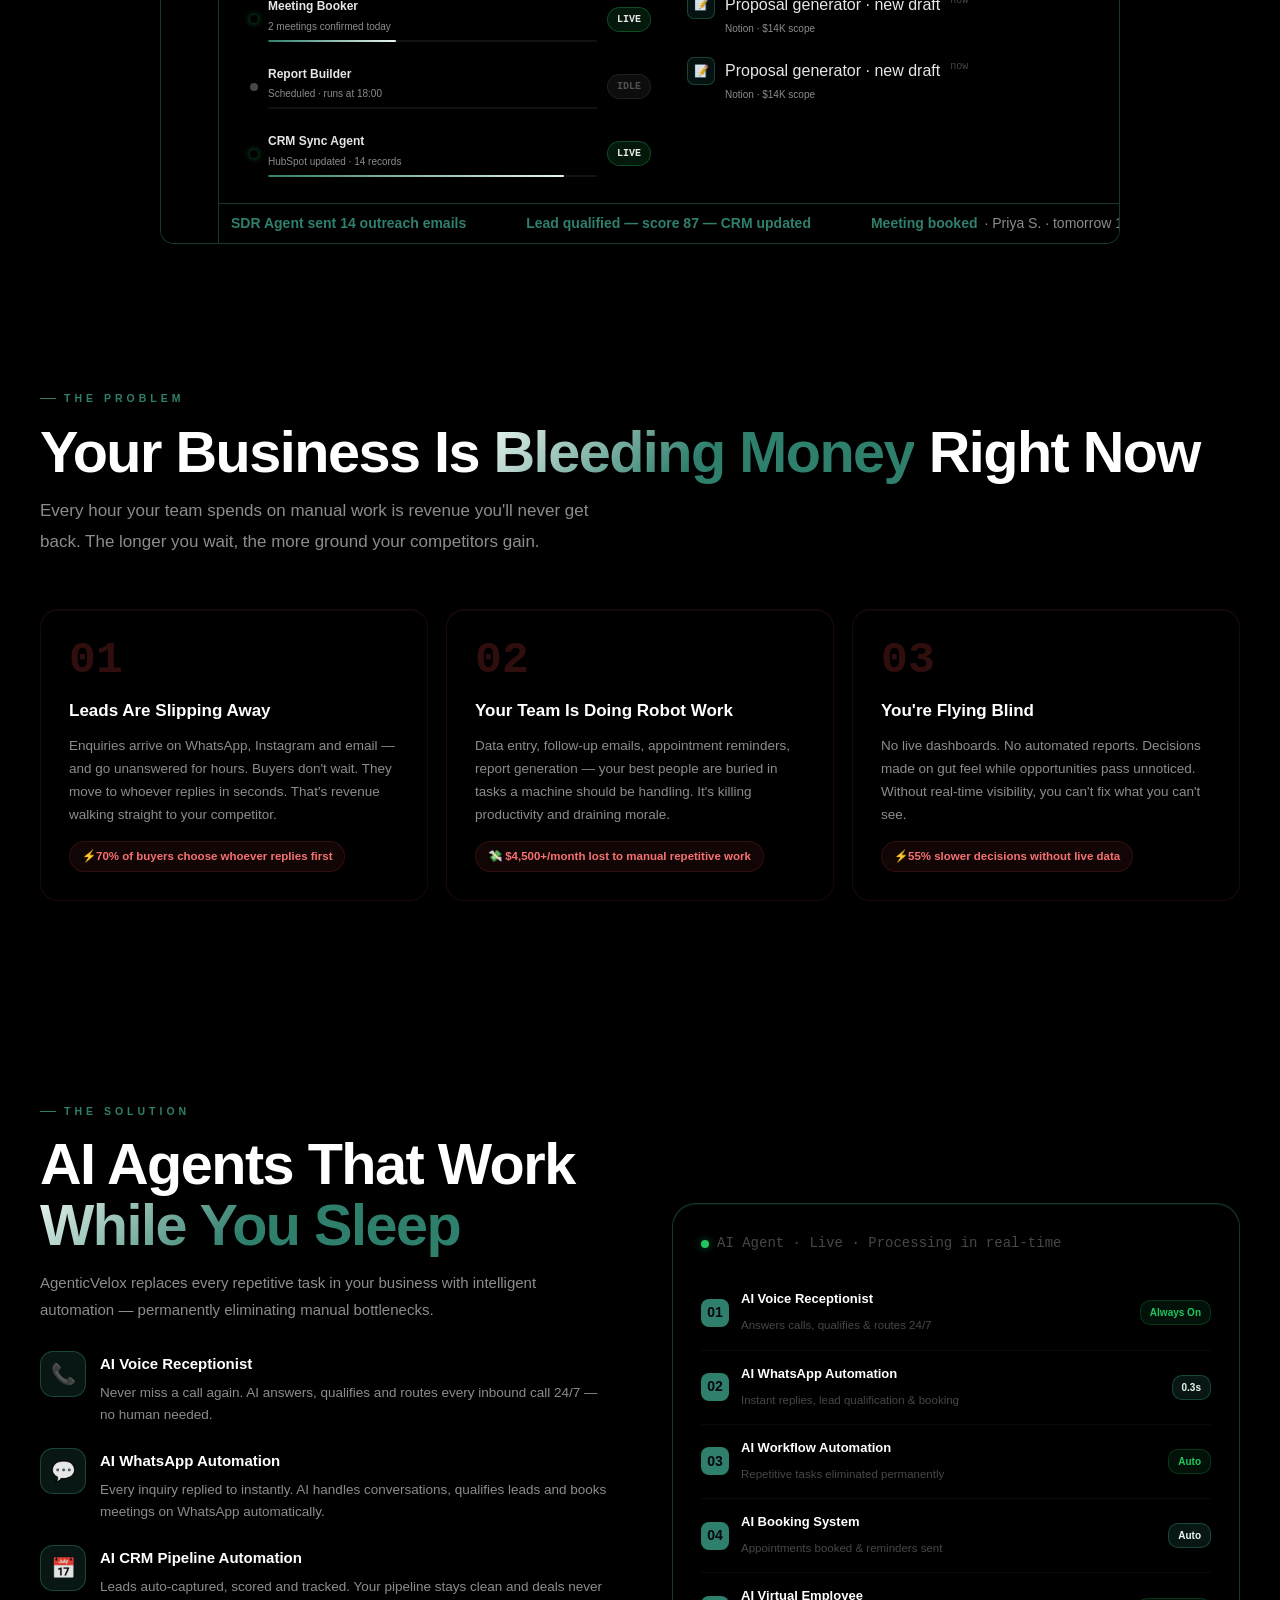
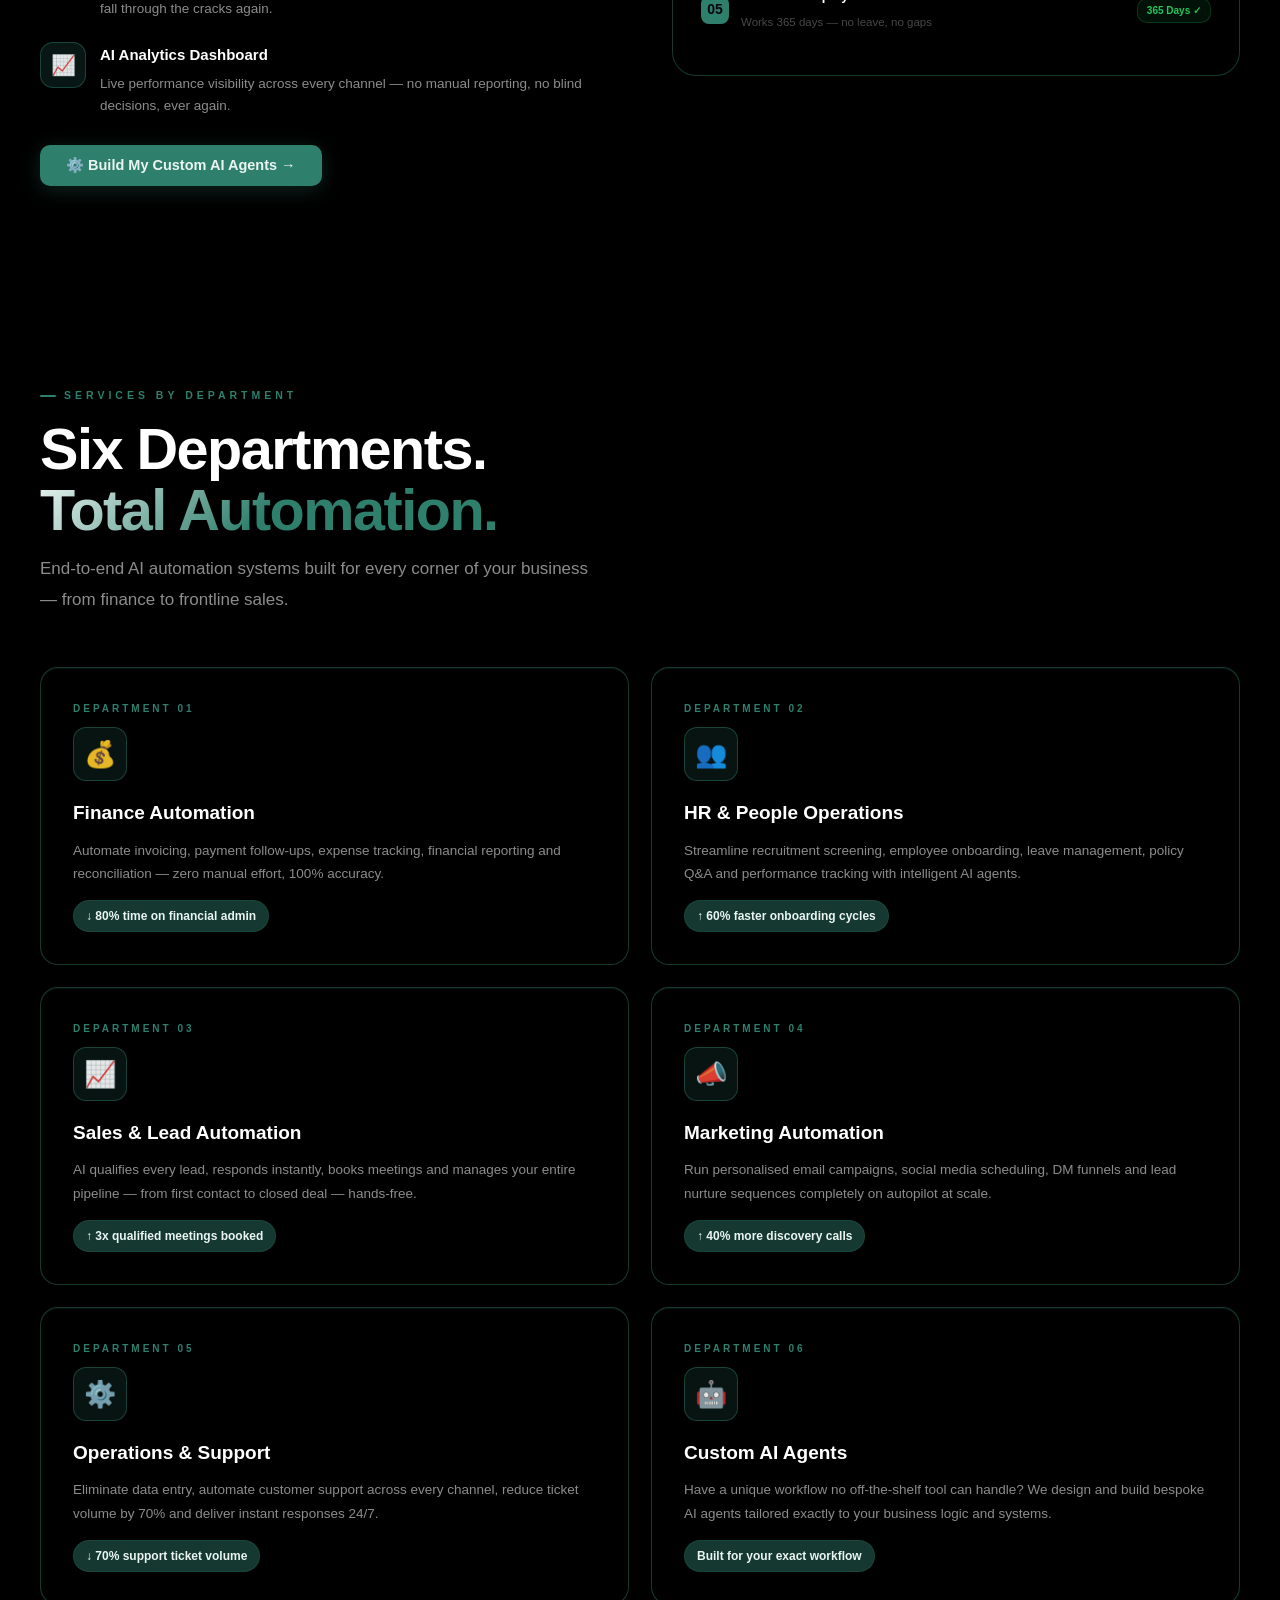
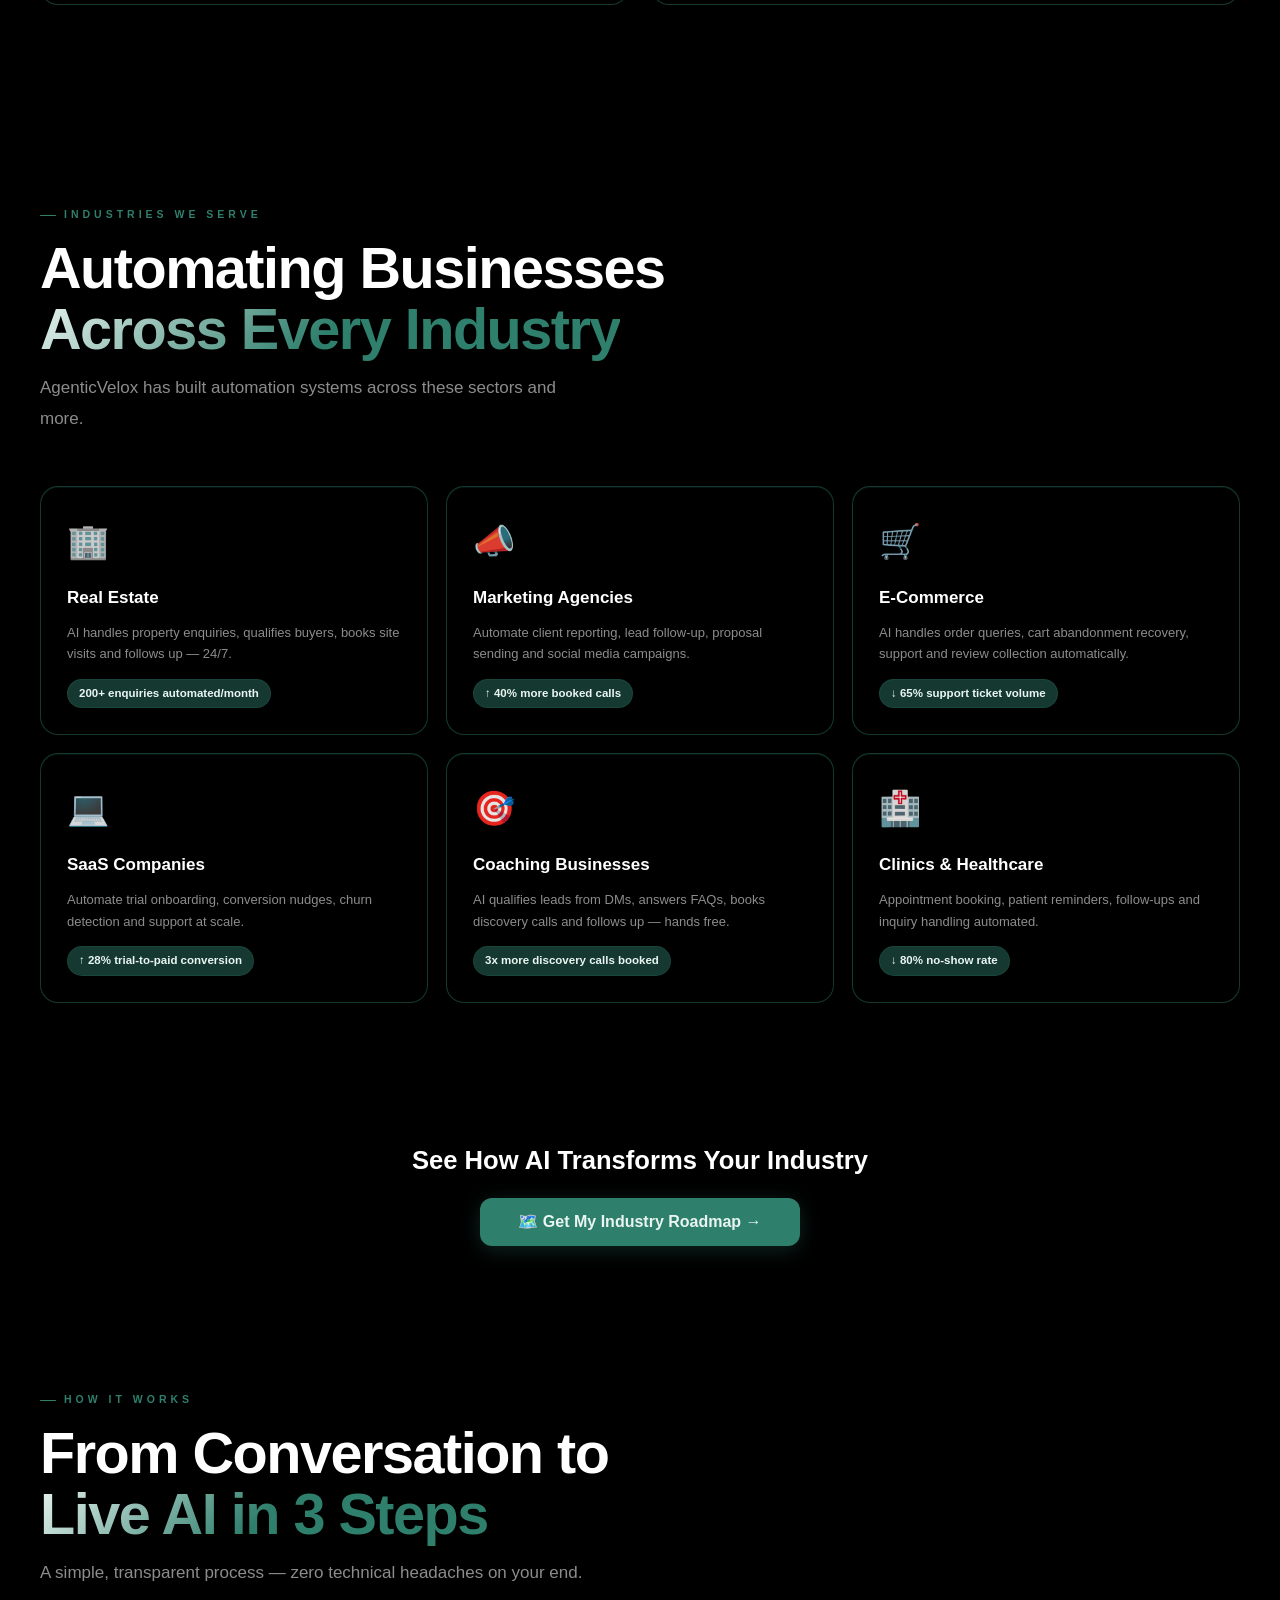
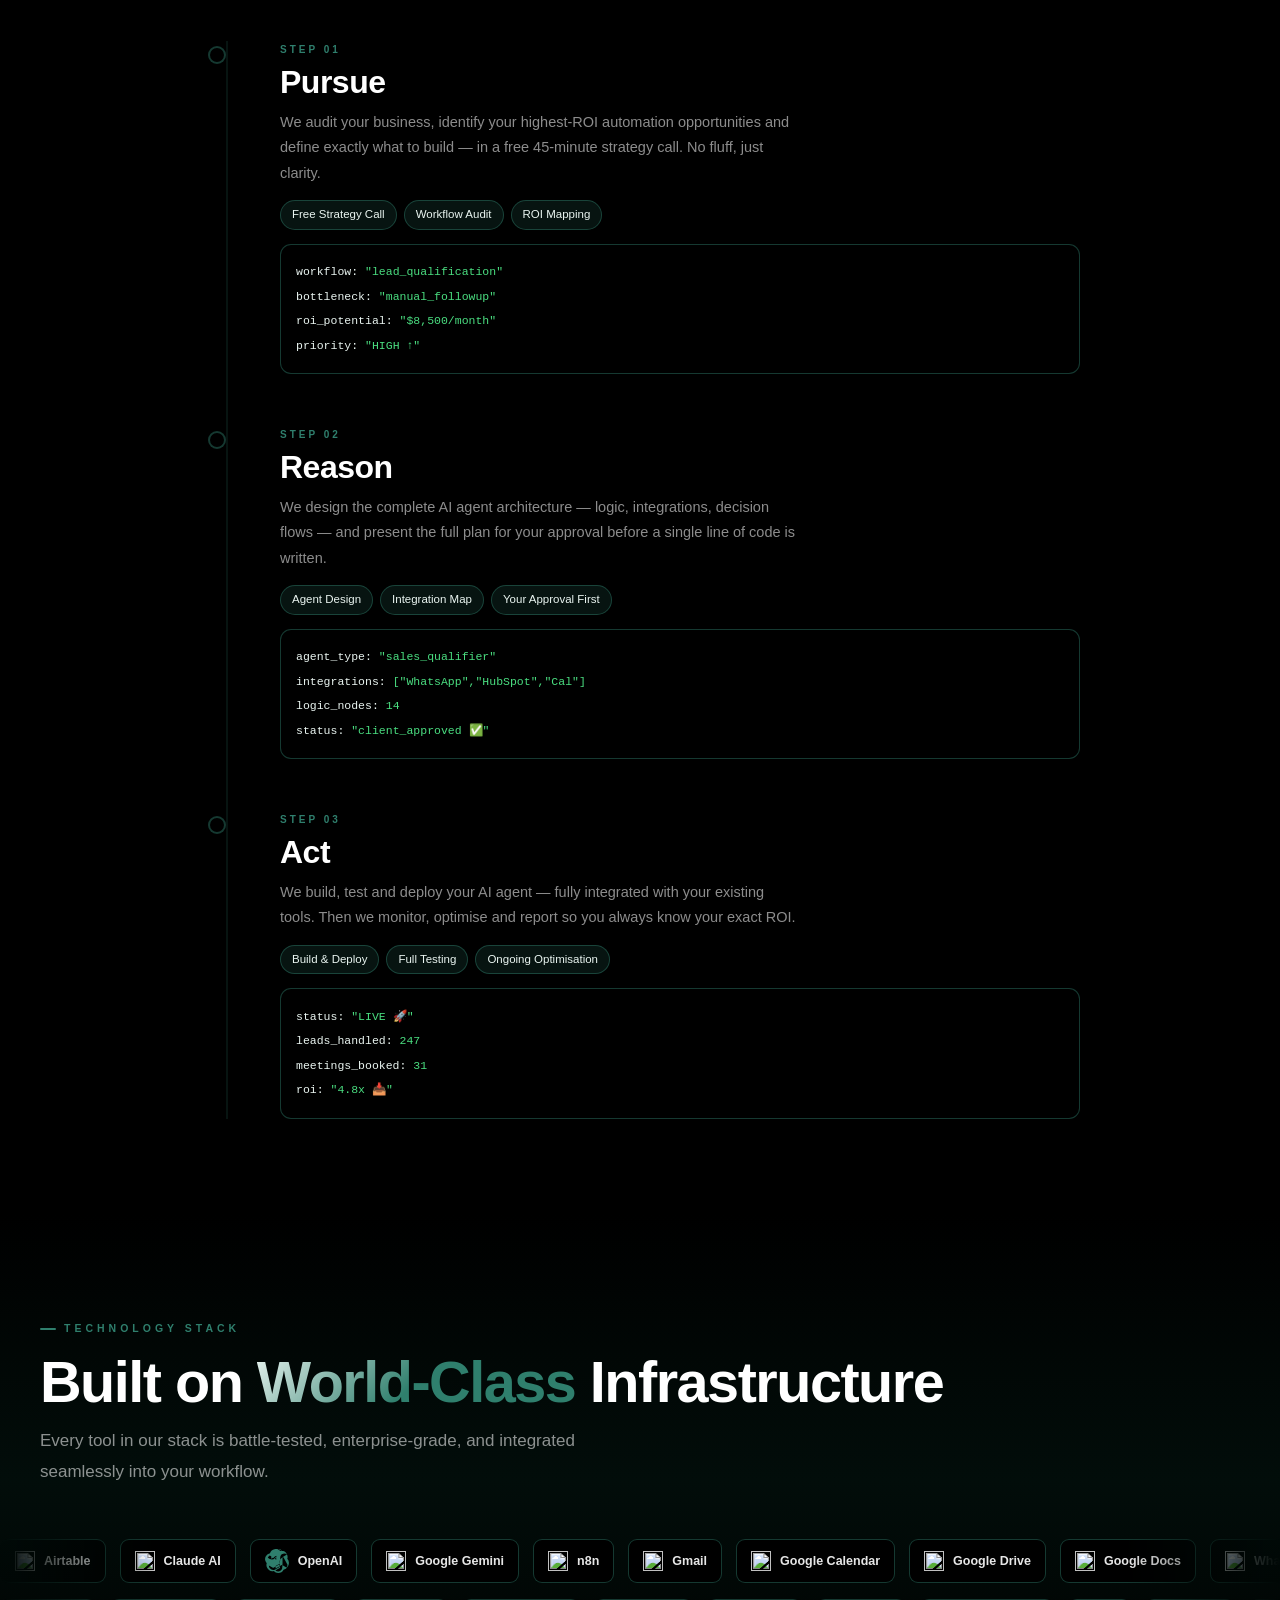
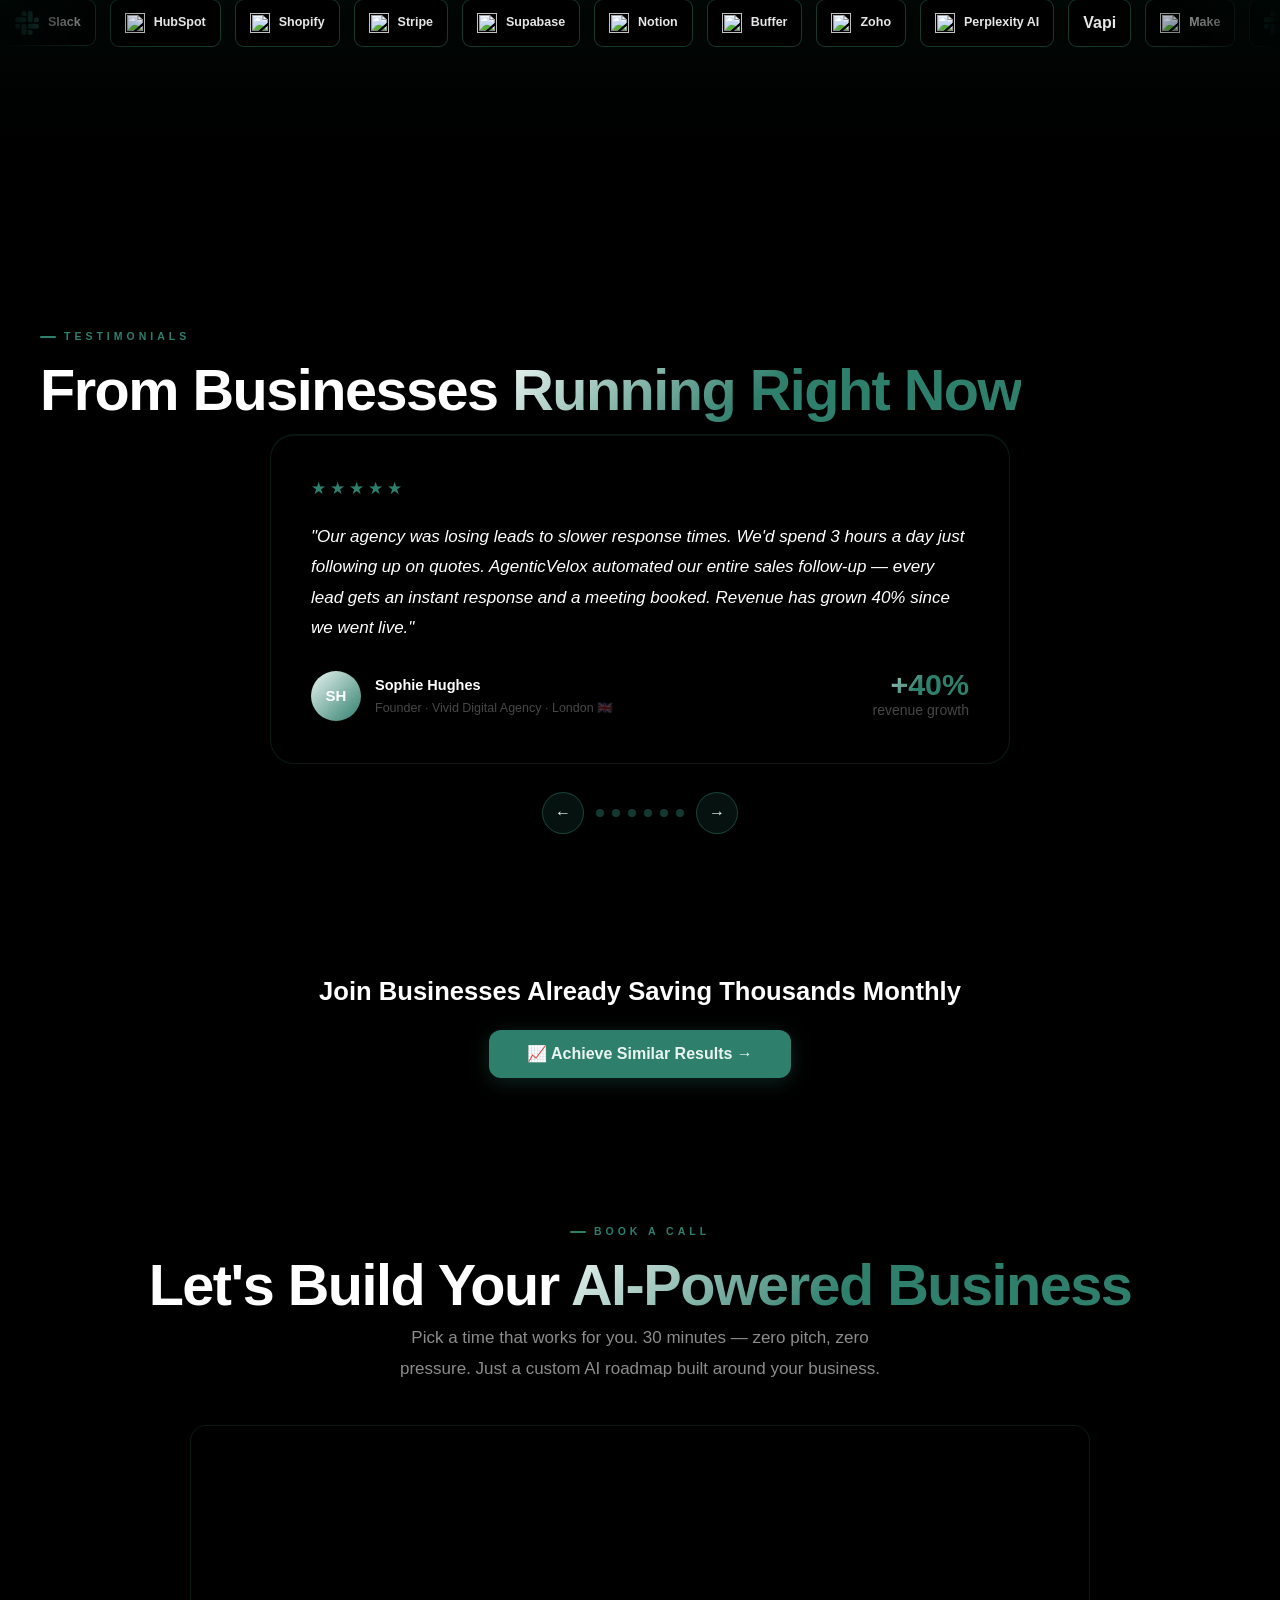
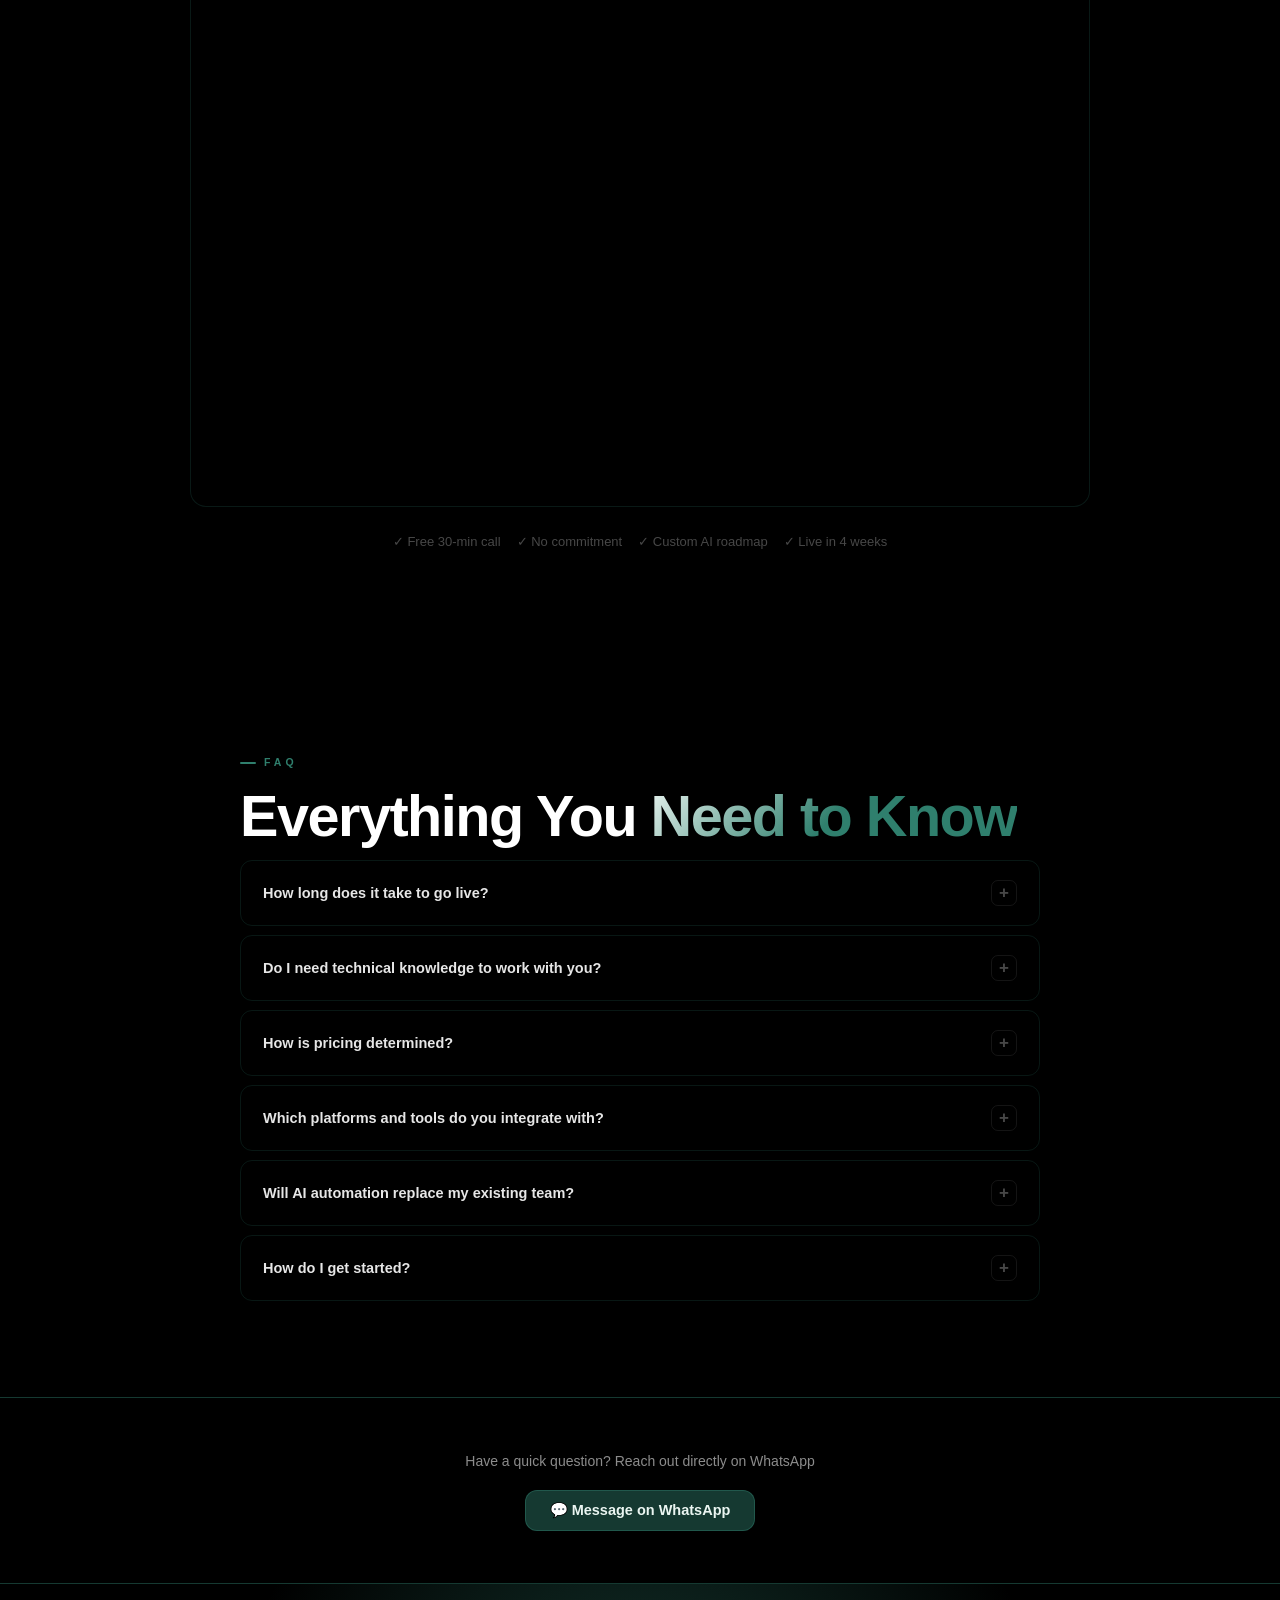
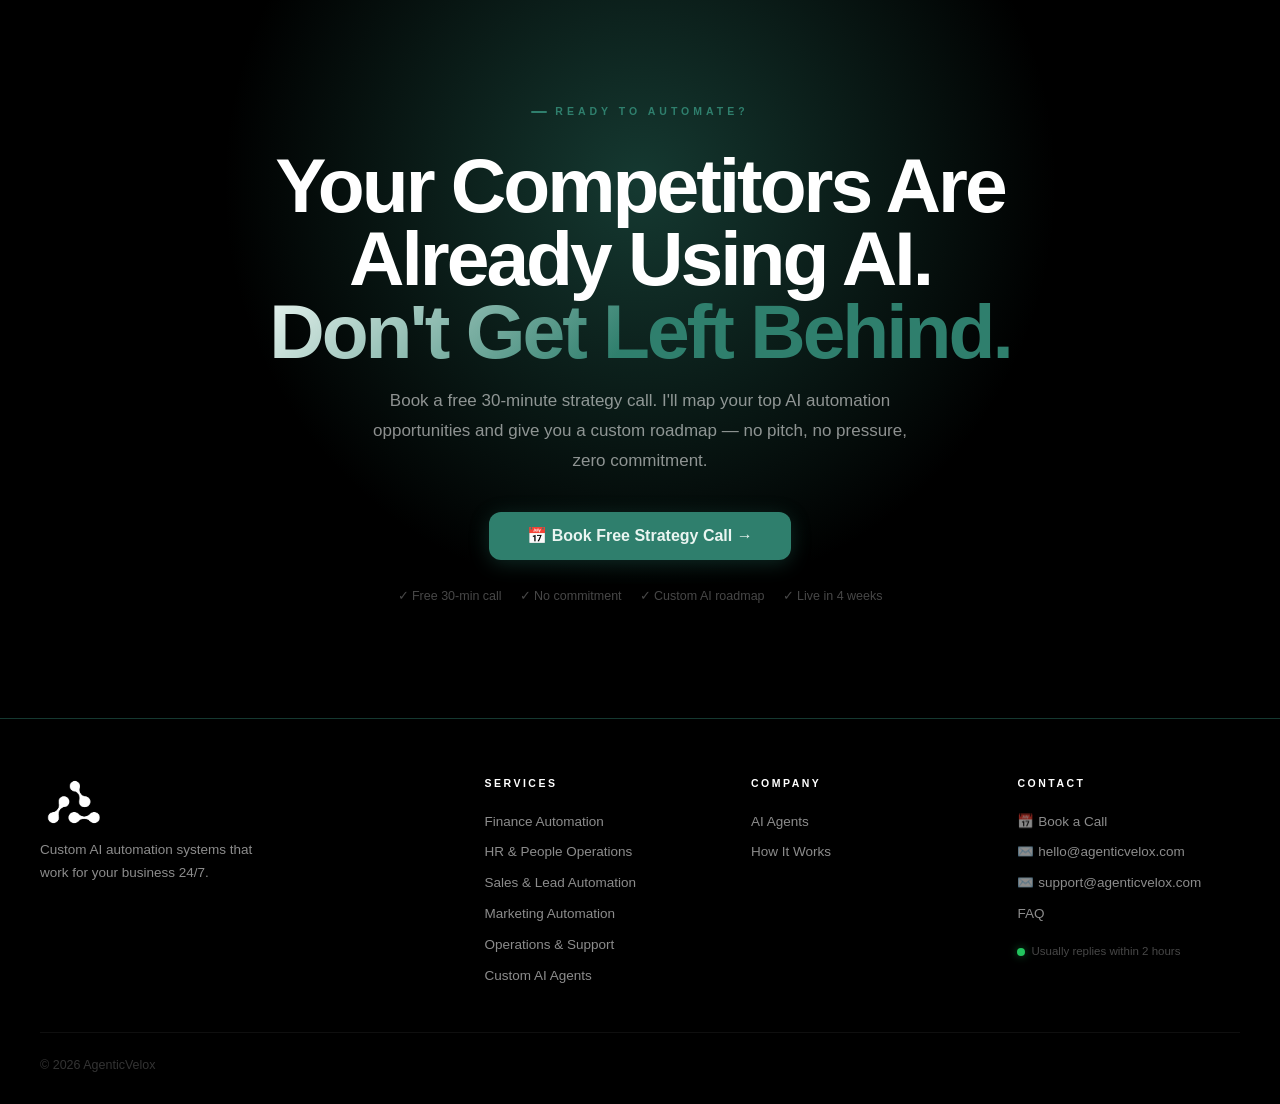
==== commit 8c48b3ae: "Add files via upload" ====
--- a/index.html
+++ b/index.html
@@ -24716,6 +24716,7 @@
 
 
     zIndex: '50',
+    opacity: '0.5',
 
 
 
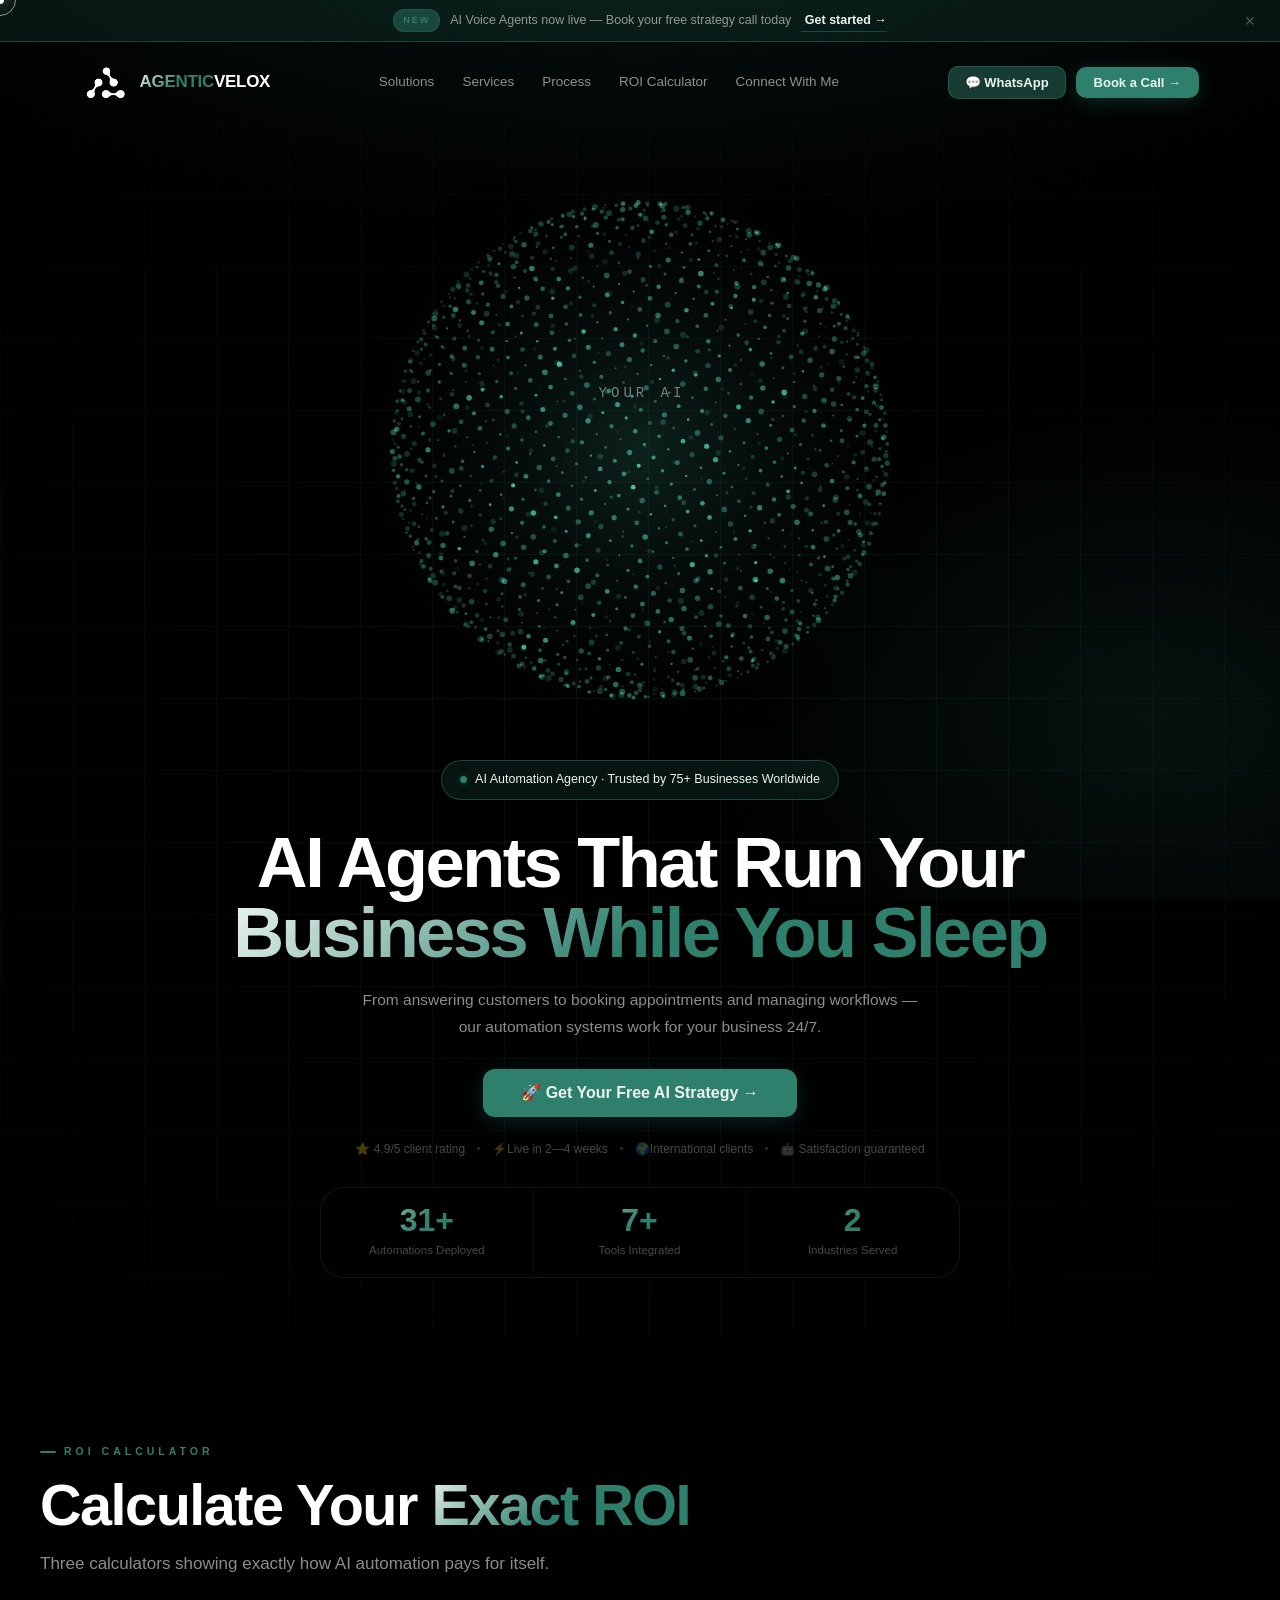
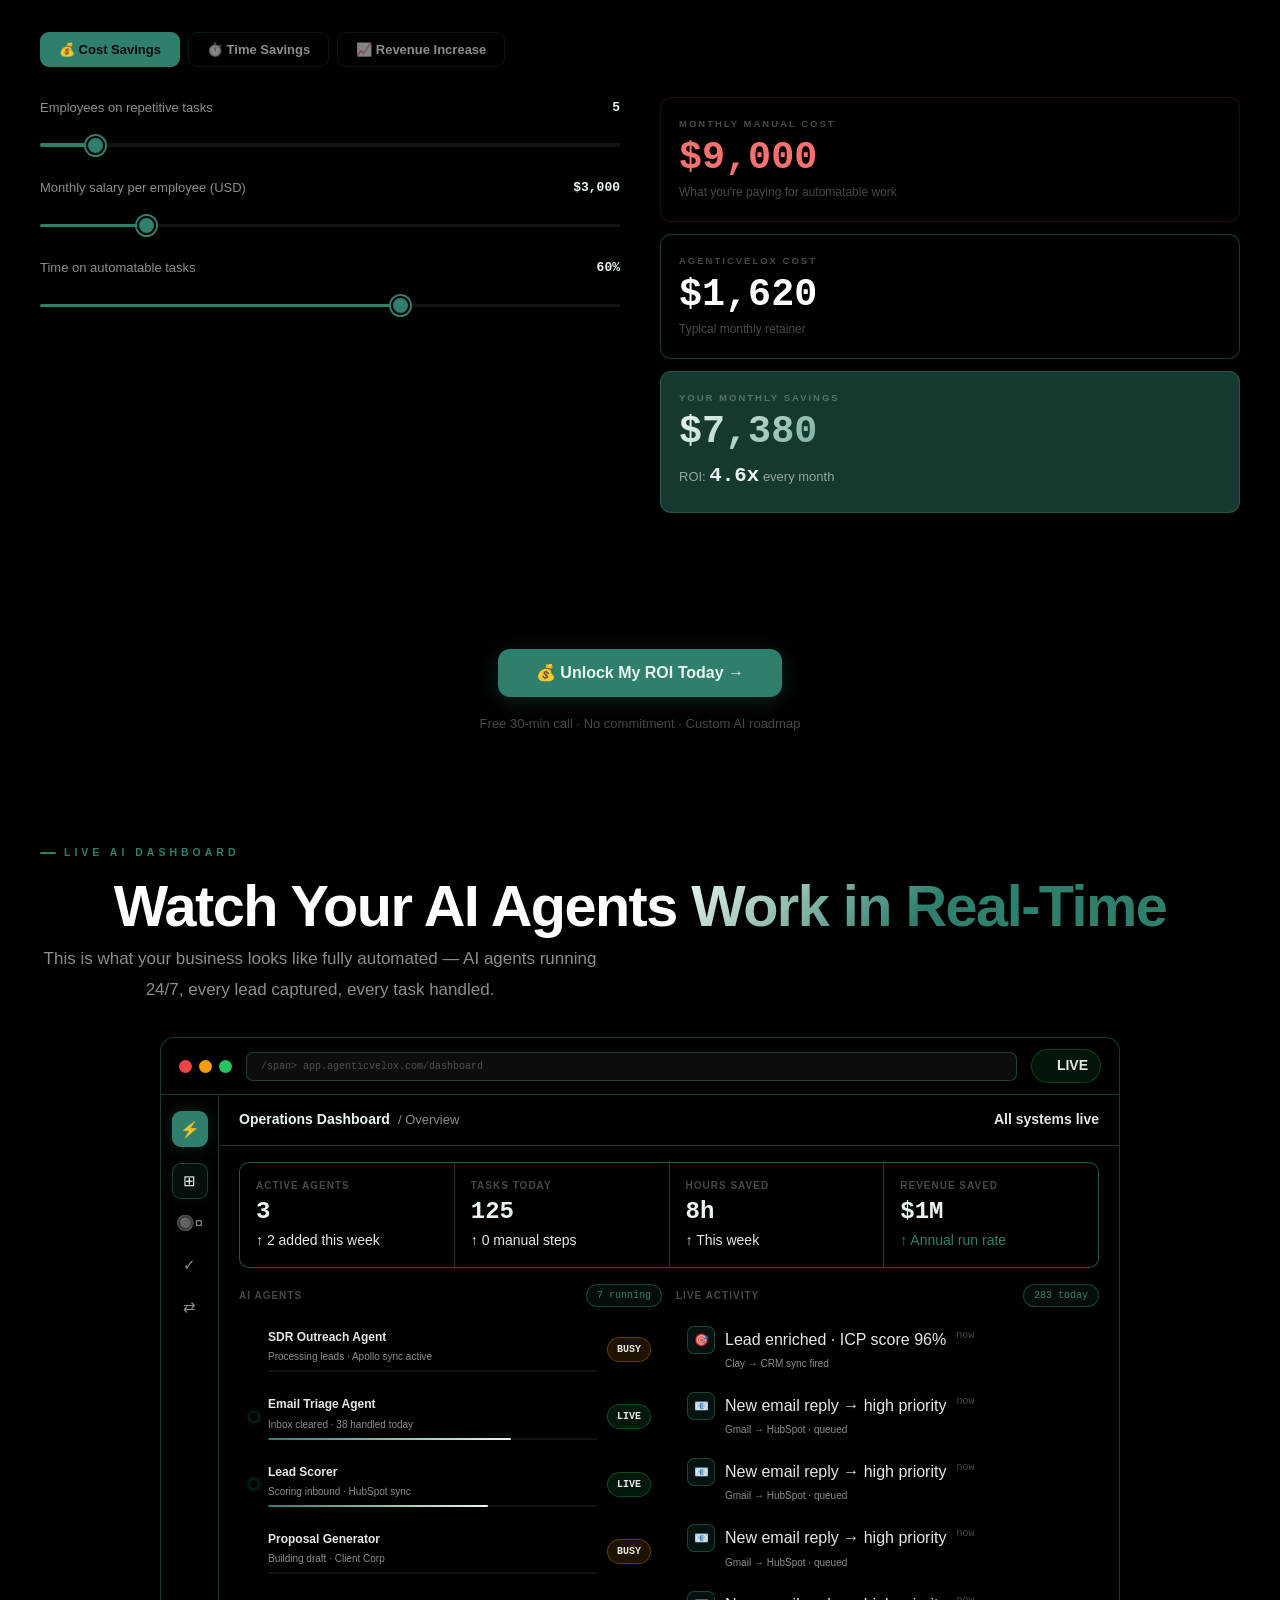
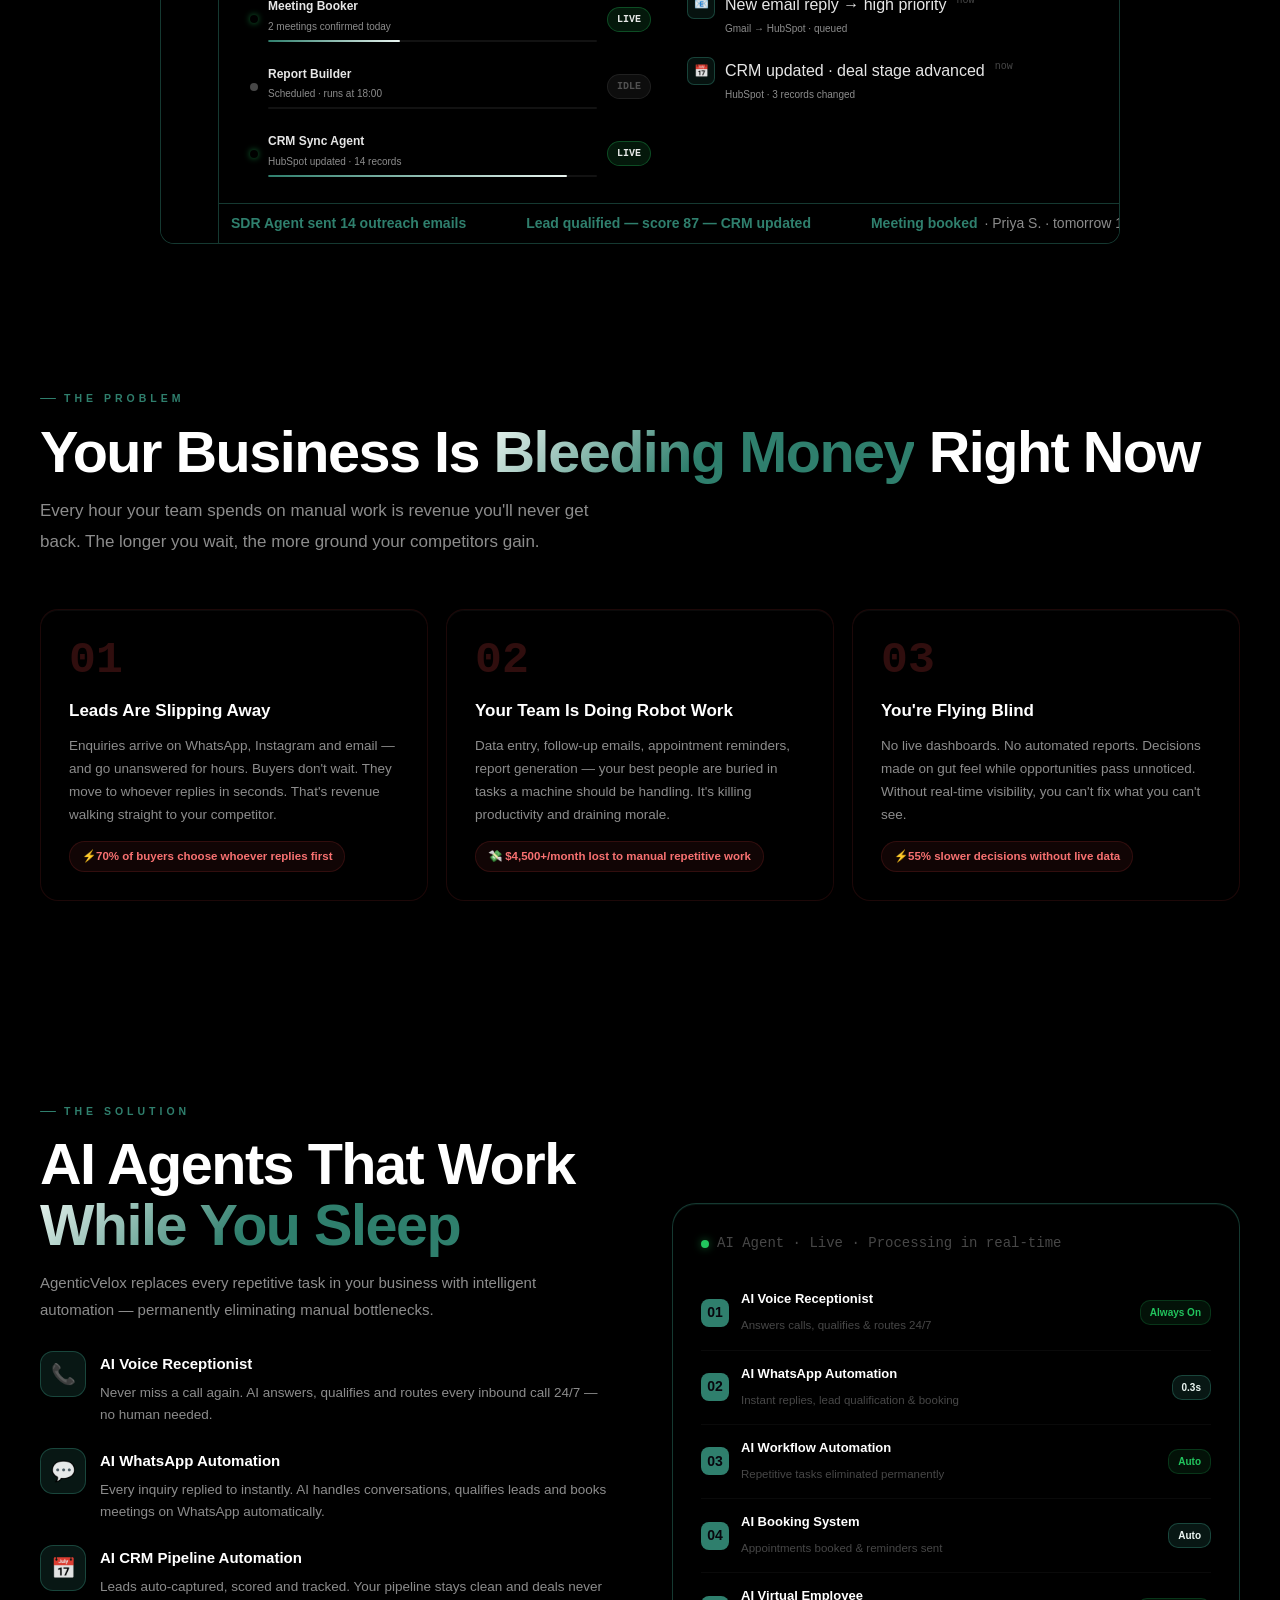
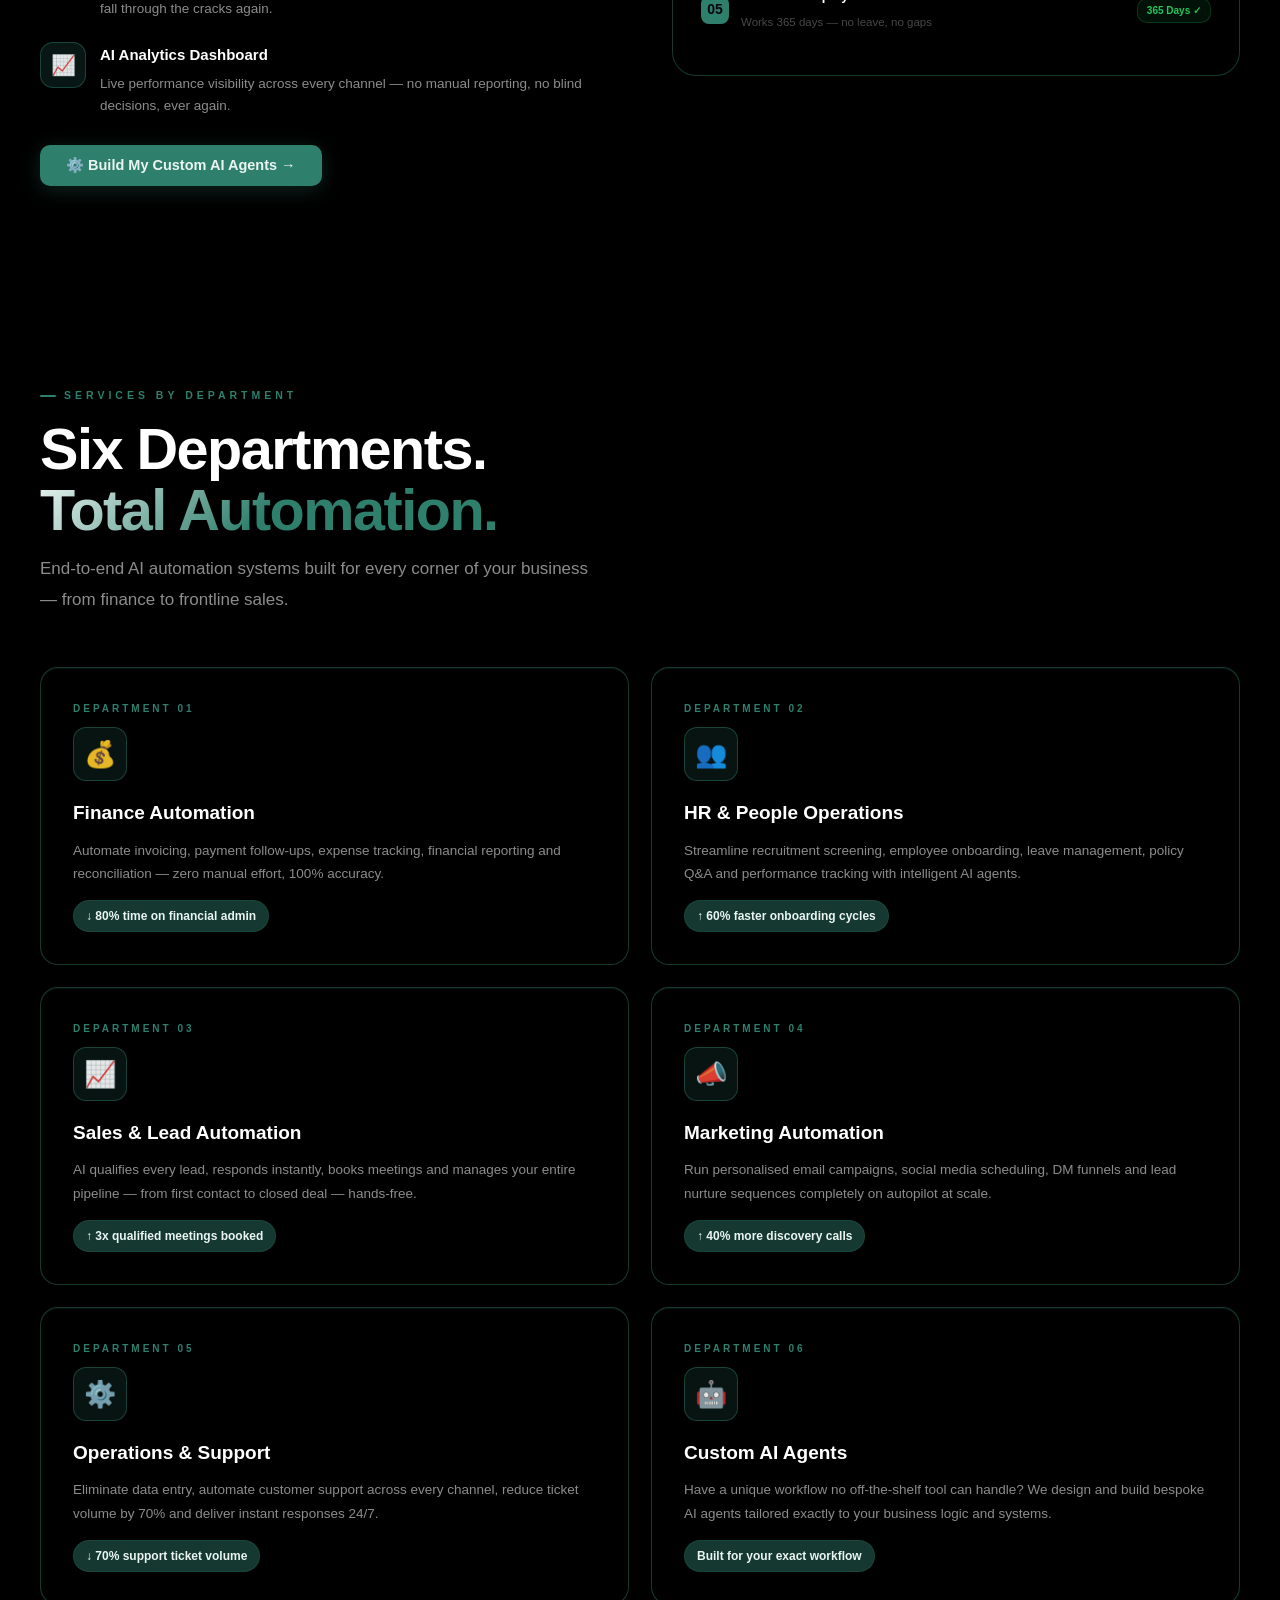
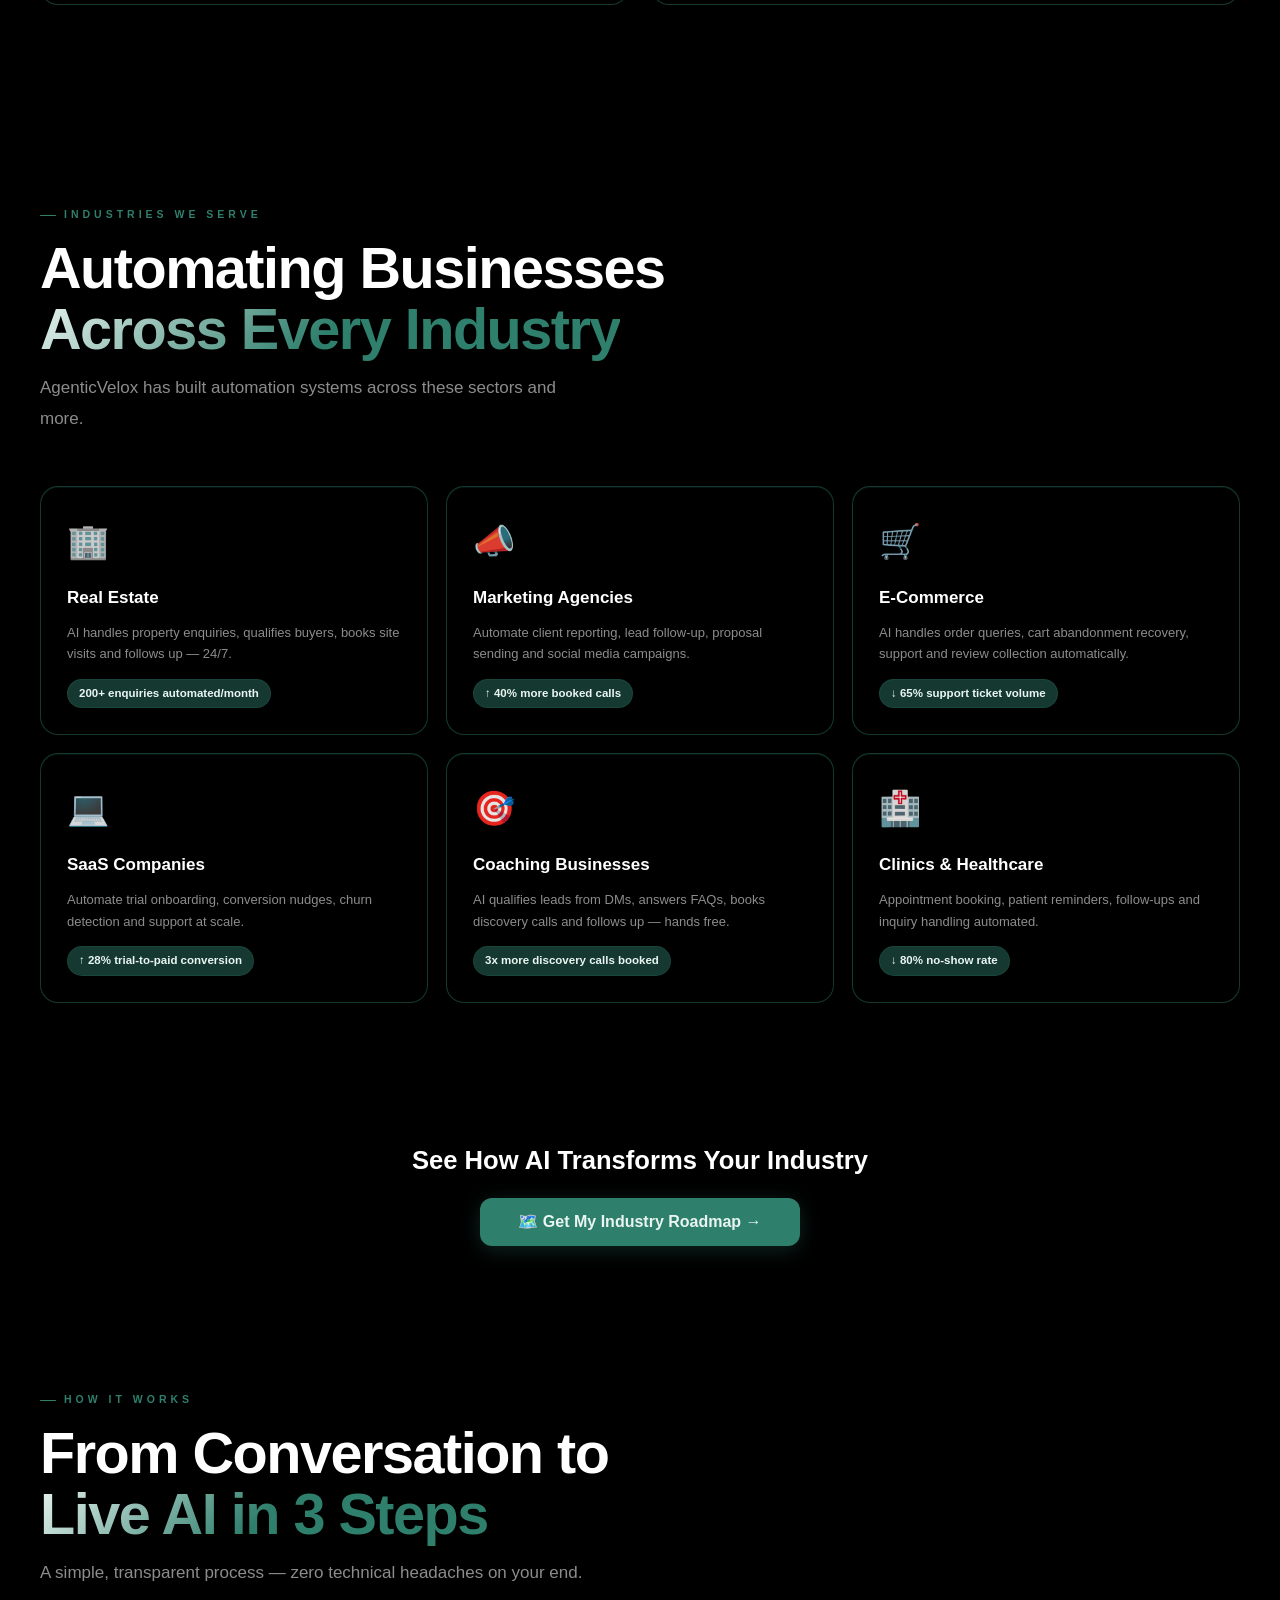
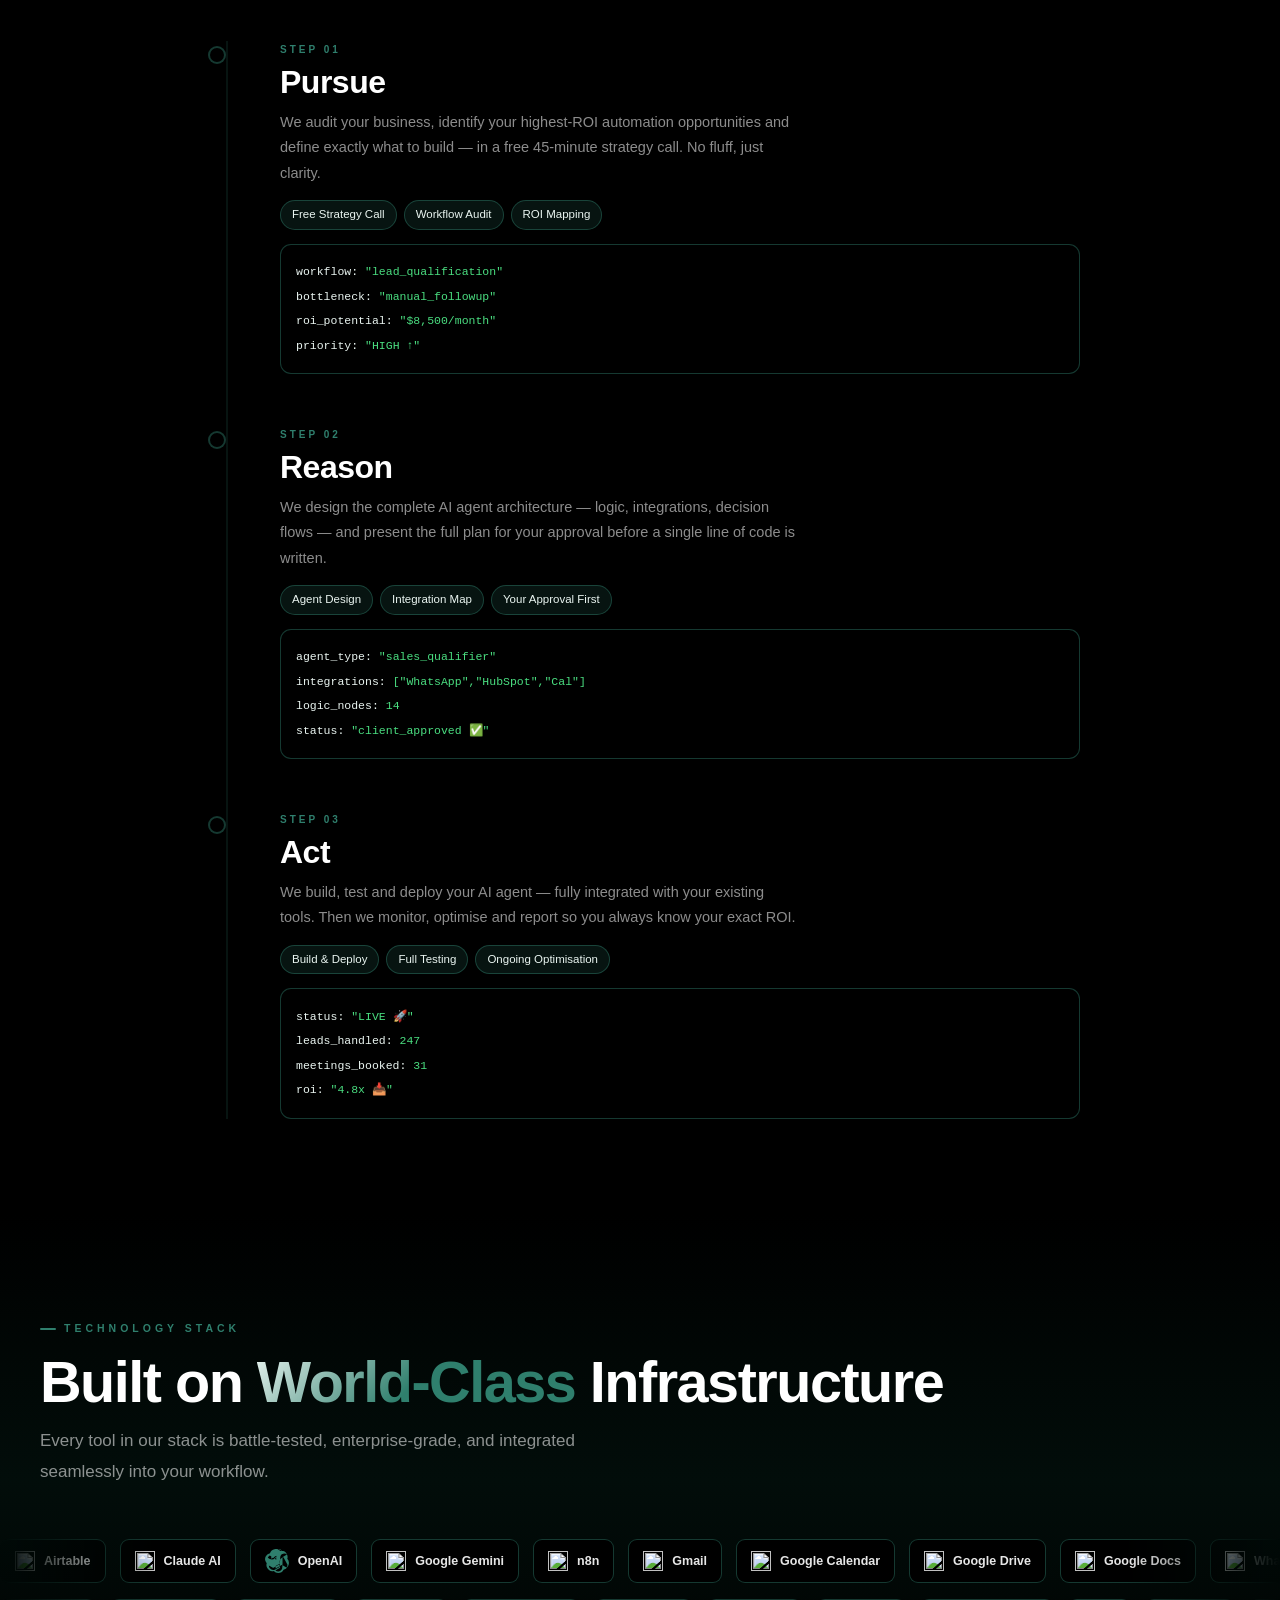
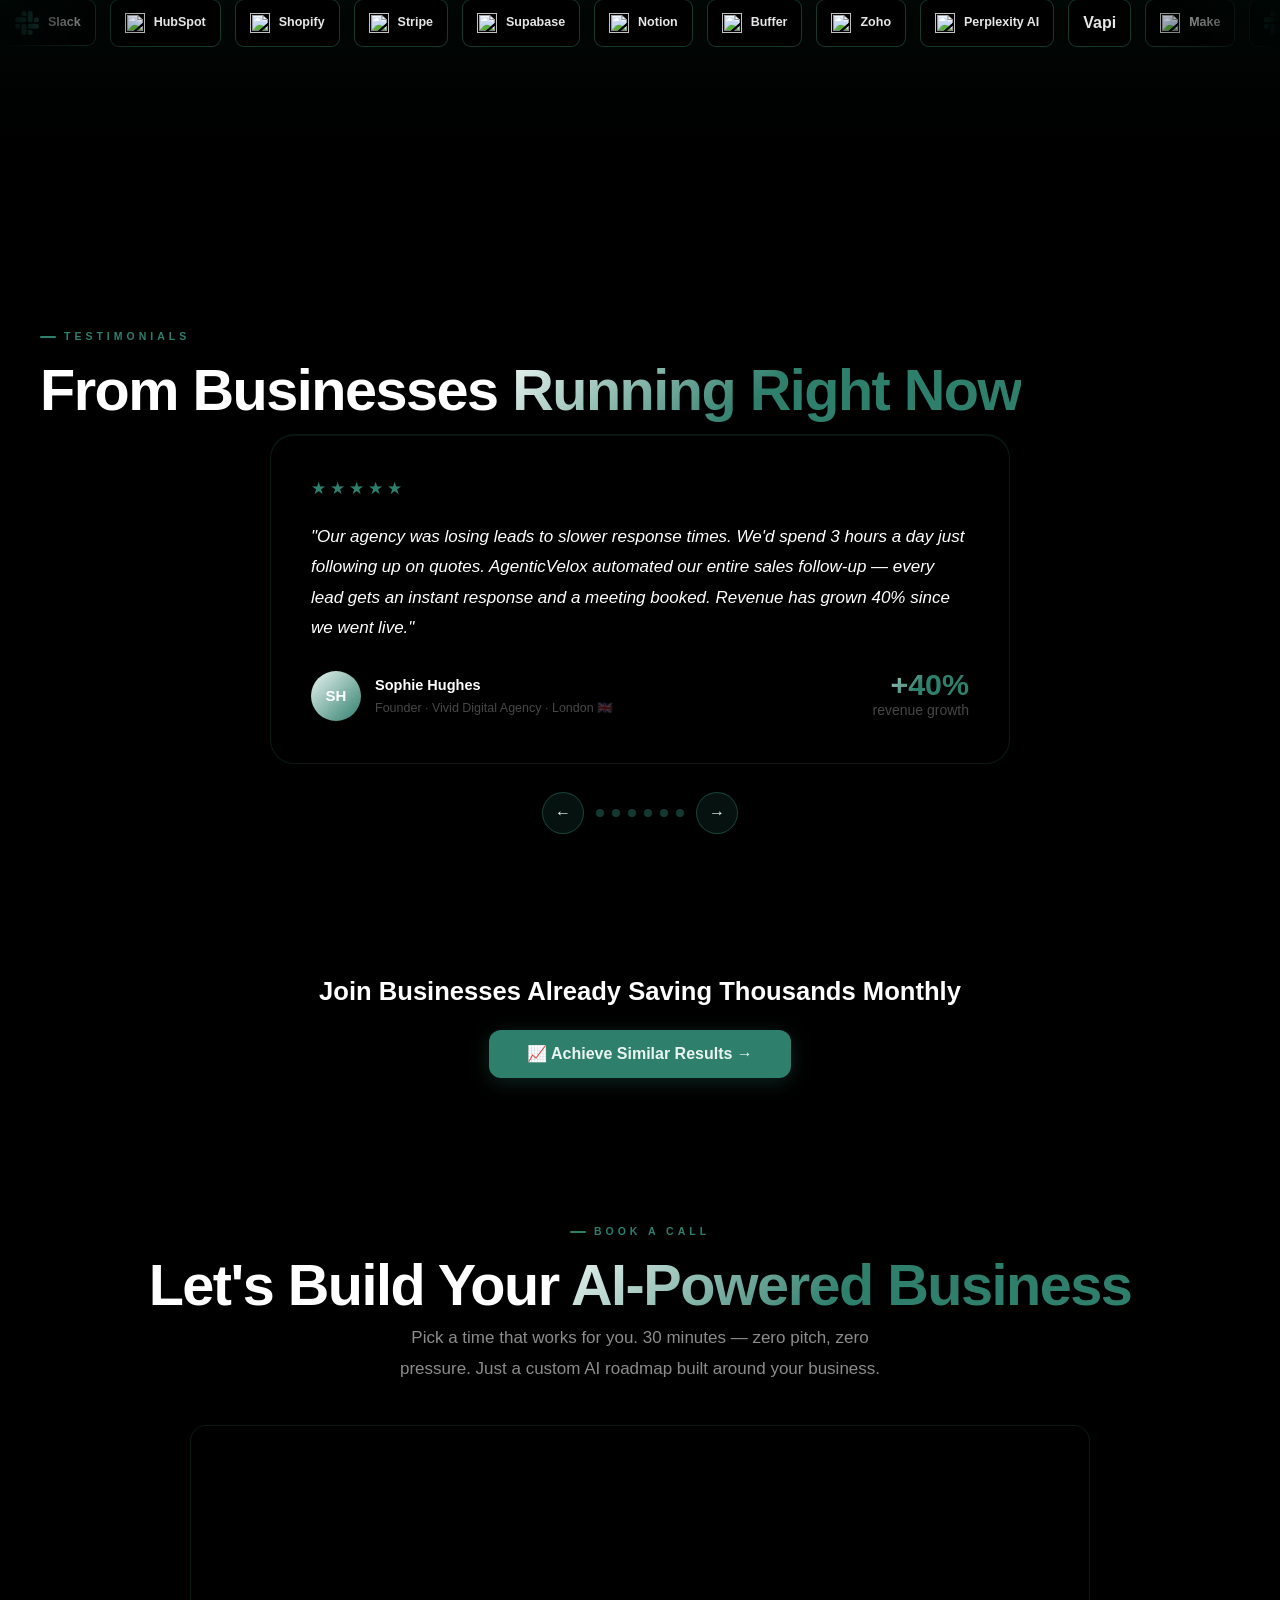
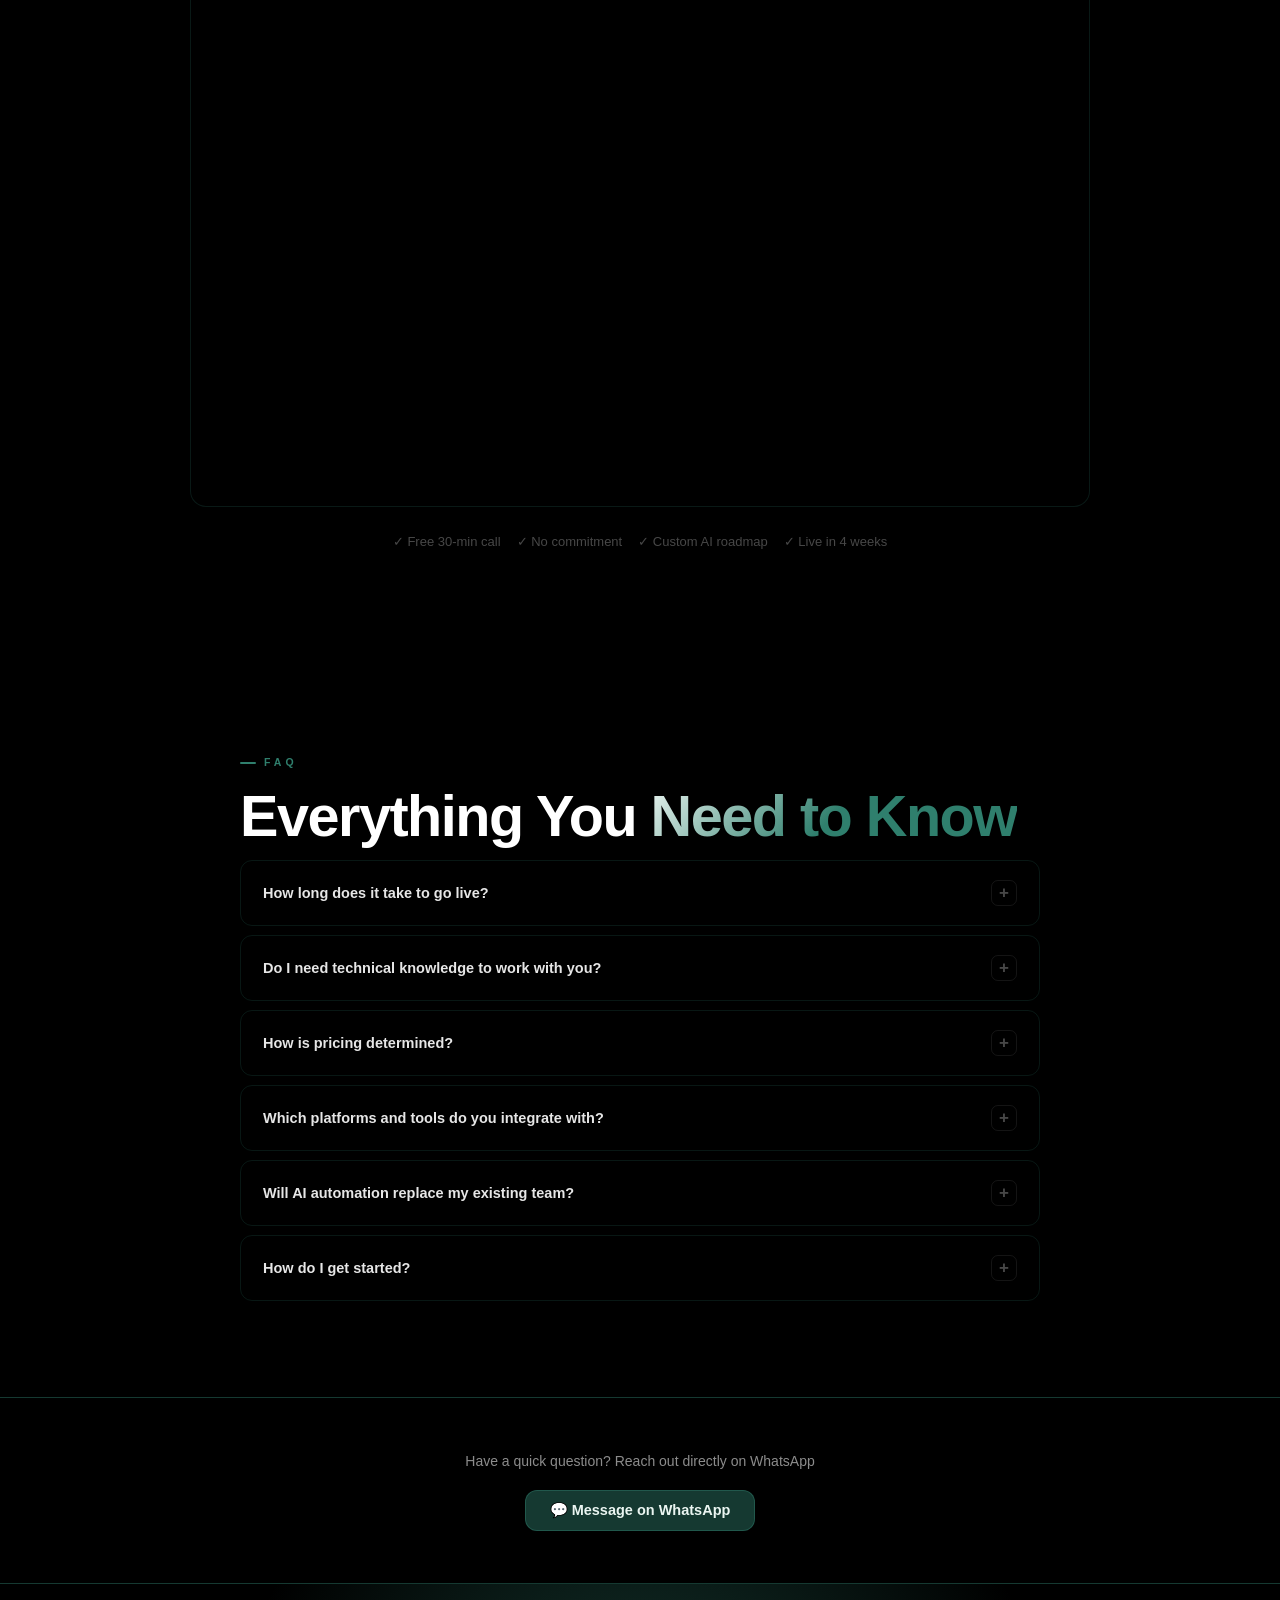
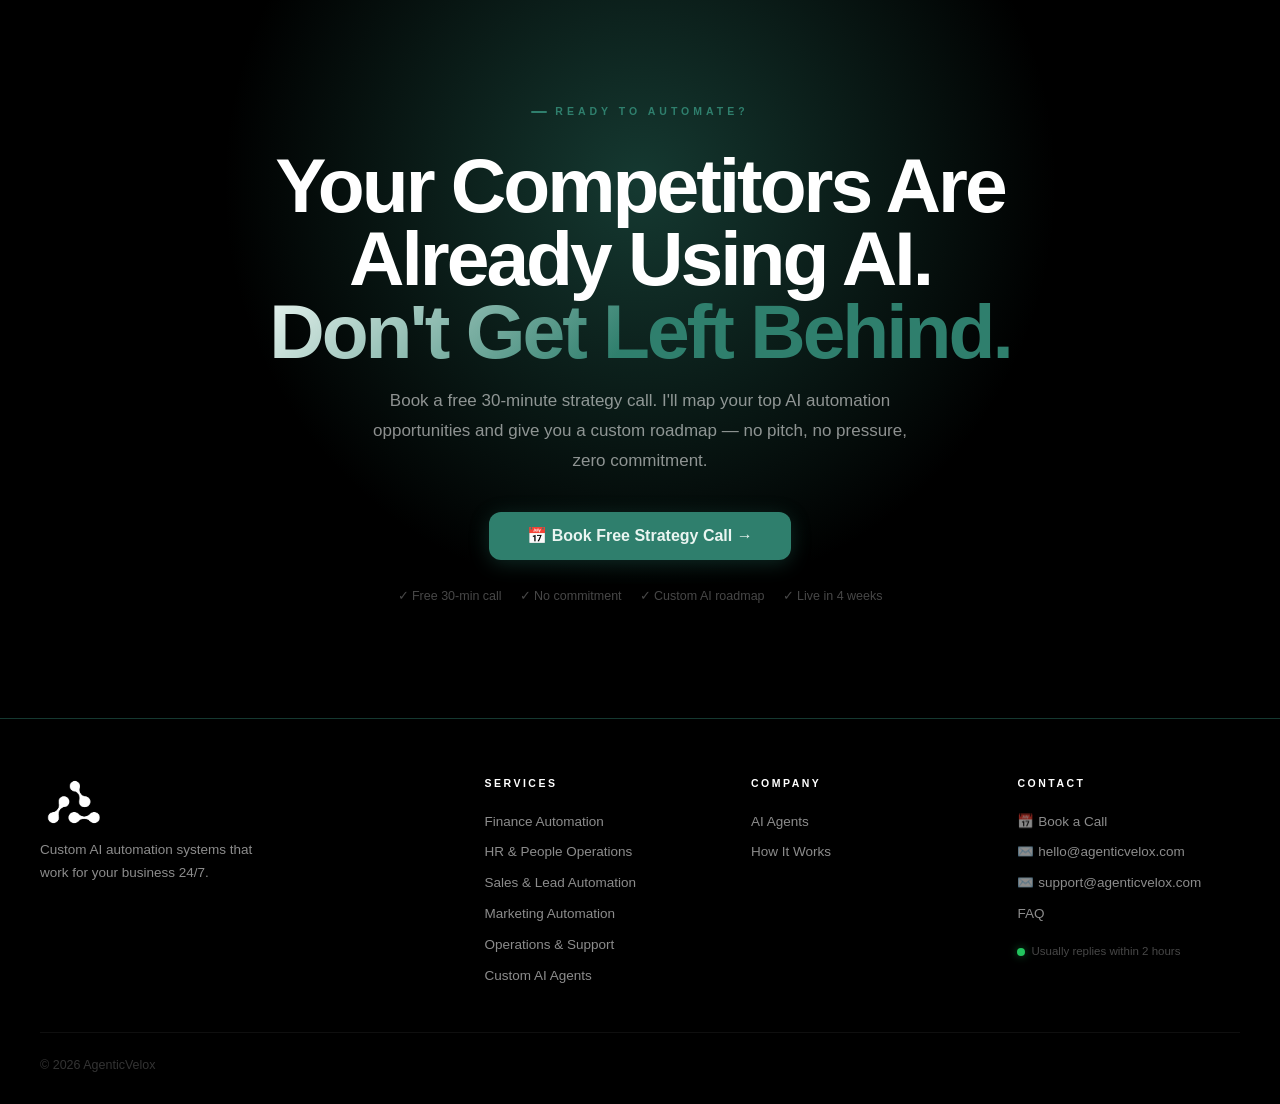
==== commit 59756ebd: "Add files via upload" ====
--- a/index.html
+++ b/index.html
@@ -36856,19 +36856,7 @@
 
 
     
-    <style>
-      .floating-mascot:hover .mascot-default { opacity: 0 !important; }
-      .floating-mascot:hover .mascot-hover { opacity: 1 !important; z-index: 3 !important; }
-      .floating-mascot:hover .mascot-tooltip { opacity: 1 !important; transform: translateY(-10px) !important; }
-    </style>
-    <a href="#pricing" class="floating-mascot"
- style="position: fixed; bottom: 20px; right: 20px; z-index: 9999; display: block; width: 250px; height: 250px; text-decoration: none;">
-        <div class="ai-mascot-images" style="position: relative; width: 100%; height: 100%;">
-        <div class="mascot-tooltip" style="position: absolute; top: -40px; right: 0; transform: translateY(0); background: #000000; color: #ffffff; border: 2px solid #2F7F6D; padding: 10px 15px; border-radius: 8px; font-weight: bold; font-size: 14px; opacity: 0; transition: opacity 0.3s ease; white-space: nowrap; pointer-events: none; z-index: 4; box-shadow: 0 4px 10px rgba(0,0,0,0.3);">If you want me to help with your business challenge, connect with me!</div>
-            <img src="ai-assistant-default.png" alt="Velox AI Assistant" class="ai-mascot-img mascot-default" style="width: 100%; height: 100%; object-fit: contain; filter: drop-shadow(0 10px 20px rgba(0,0,0,0.5)); transition: opacity 0.3s ease; position: absolute; top: 0; left: 0; z-index: 1;">
-            <img src="ai-assistant-hover.png" alt="Velox AI Assistant" class="ai-mascot-img mascot-hover" style="width: 100%; height: 100%; object-fit: contain; filter: drop-shadow(0 10px 20px rgba(45,212,191,0.4)); transition: opacity 0.3s ease; position: absolute; top: 0; left: 0; opacity: 0; z-index: 2;">
-        </div>
-    </a>
+
 <script>
 (function () {
   const canvas = document.getElementById('sphereCanvas');
@@ -37021,8 +37009,8 @@
         if (dist < REPEL_RADIUS) proximityBoost = (1 - dist / REPEL_RADIUS);
       }
 
-      const alpha = Math.min(1, (0.12 + depthFactor * 0.5) * (0.5 + twinkle * 0.5) + proximityBoost * 0.55);
-      const size = p.baseSize * proj.scale * (0.7 + depthFactor * 0.6) * (1 + proximityBoost * 1.4);
+      const alpha = Math.min(1, (0.30 + depthFactor * 0.6) * (0.6 + twinkle * 0.5) + proximityBoost * 0.55);
+      const size = p.baseSize * proj.scale * (1.0 + depthFactor * 0.8) * (1 + proximityBoost * 1.4);
 
       const c = shade(p.shadeFactor + proximityBoost * 0.9);
 
@@ -37035,7 +37023,7 @@
     ctx.globalCompositeOperation = 'source-over';
 
     const glow = ctx.createRadialGradient(cx, cy, scale * 0.05, cx, cy, scale * 1.35);
-    glow.addColorStop(0, `rgba(${BASE.r}, ${BASE.g}, ${BASE.b}, 0.14)`);
+    glow.addColorStop(0, `rgba(${BASE.r}, ${BASE.g}, ${BASE.b}, 0.25)`);
     glow.addColorStop(1, 'rgba(0,0,0,0)');
     ctx.globalCompositeOperation = 'lighter';
     ctx.fillStyle = glow;
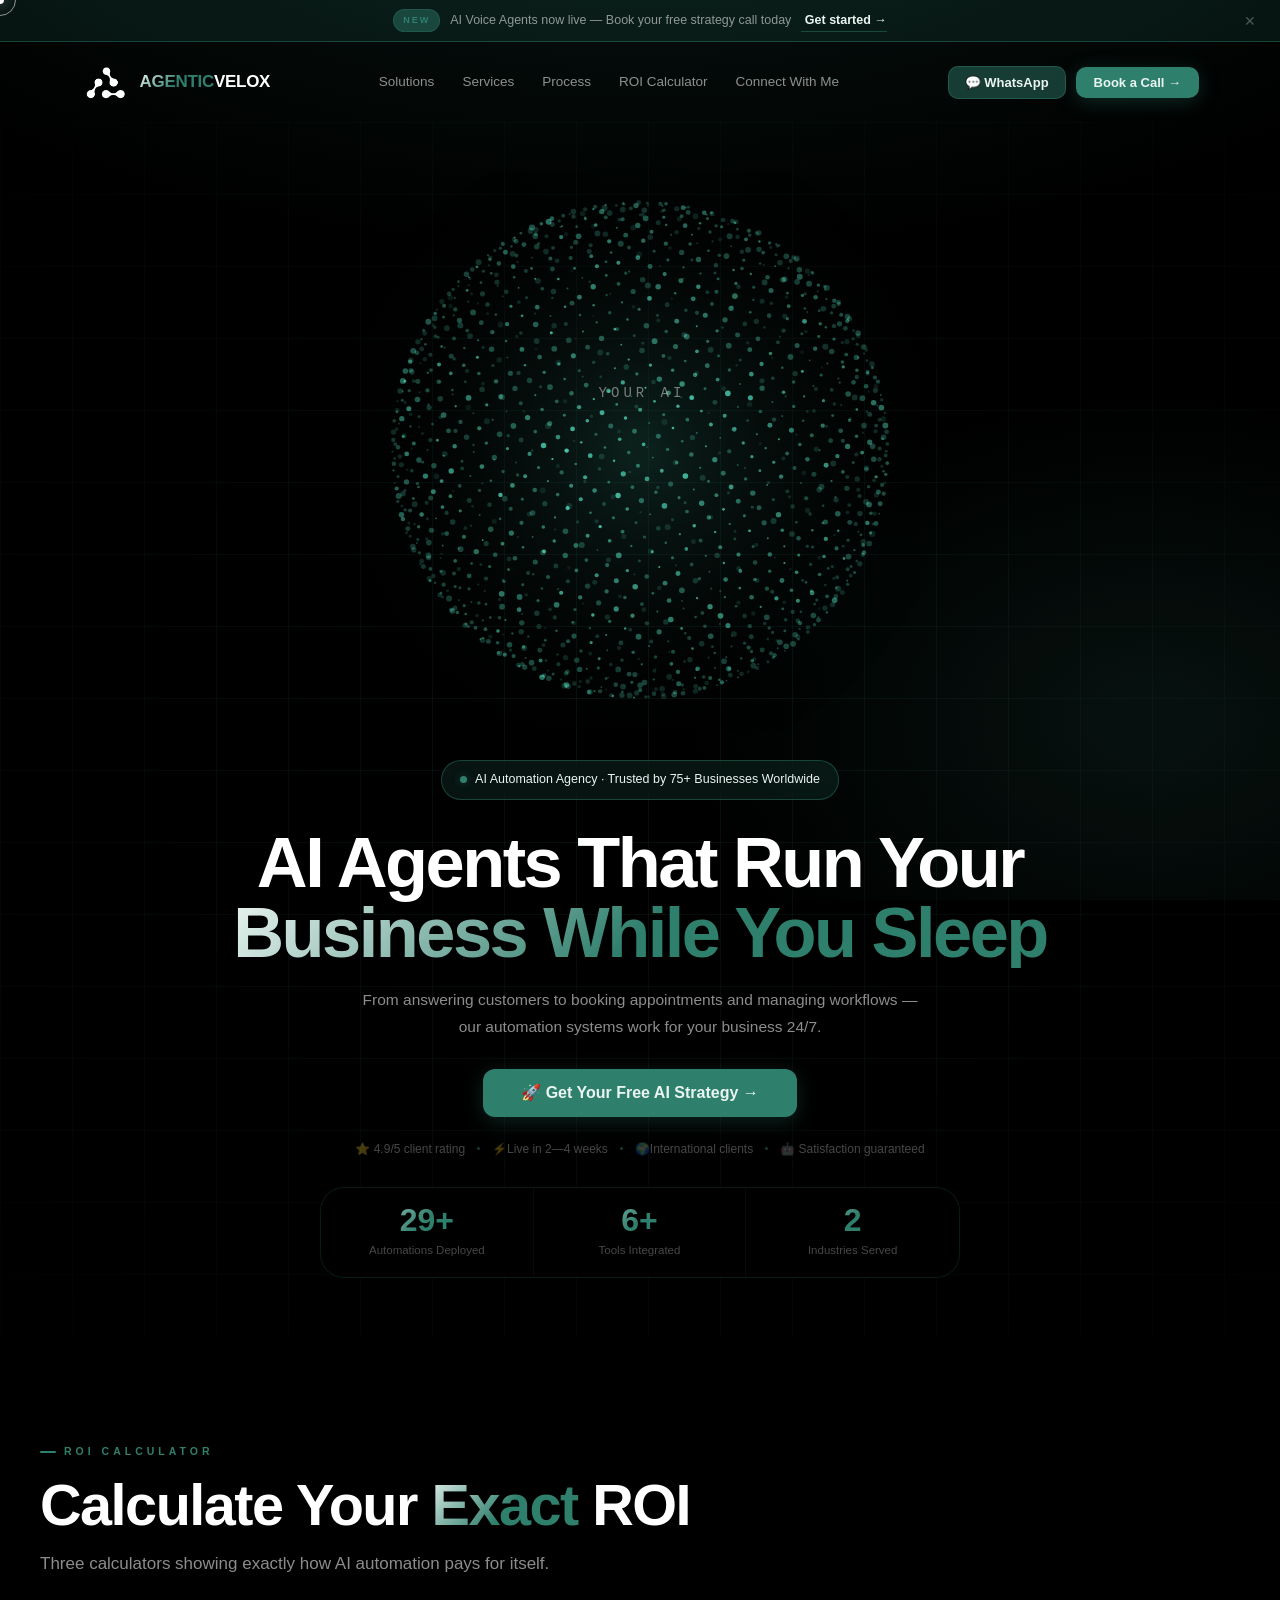
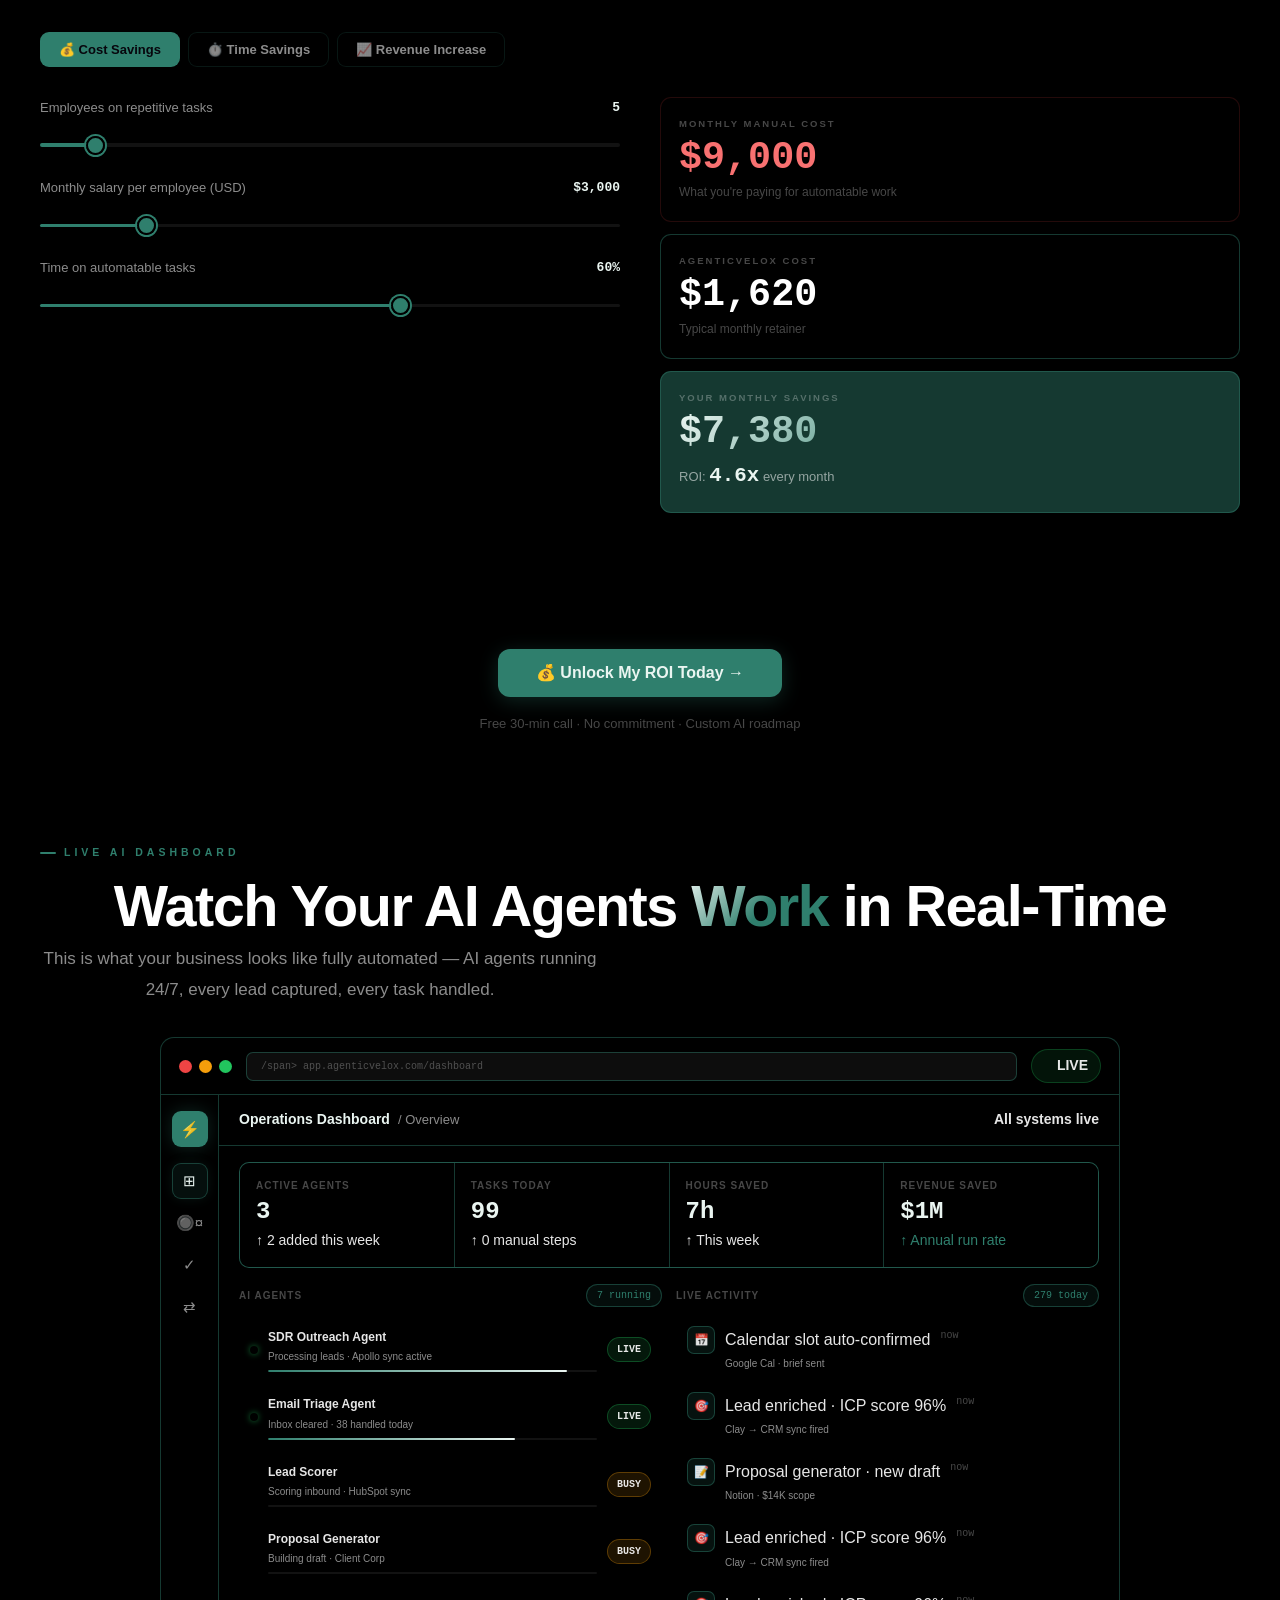
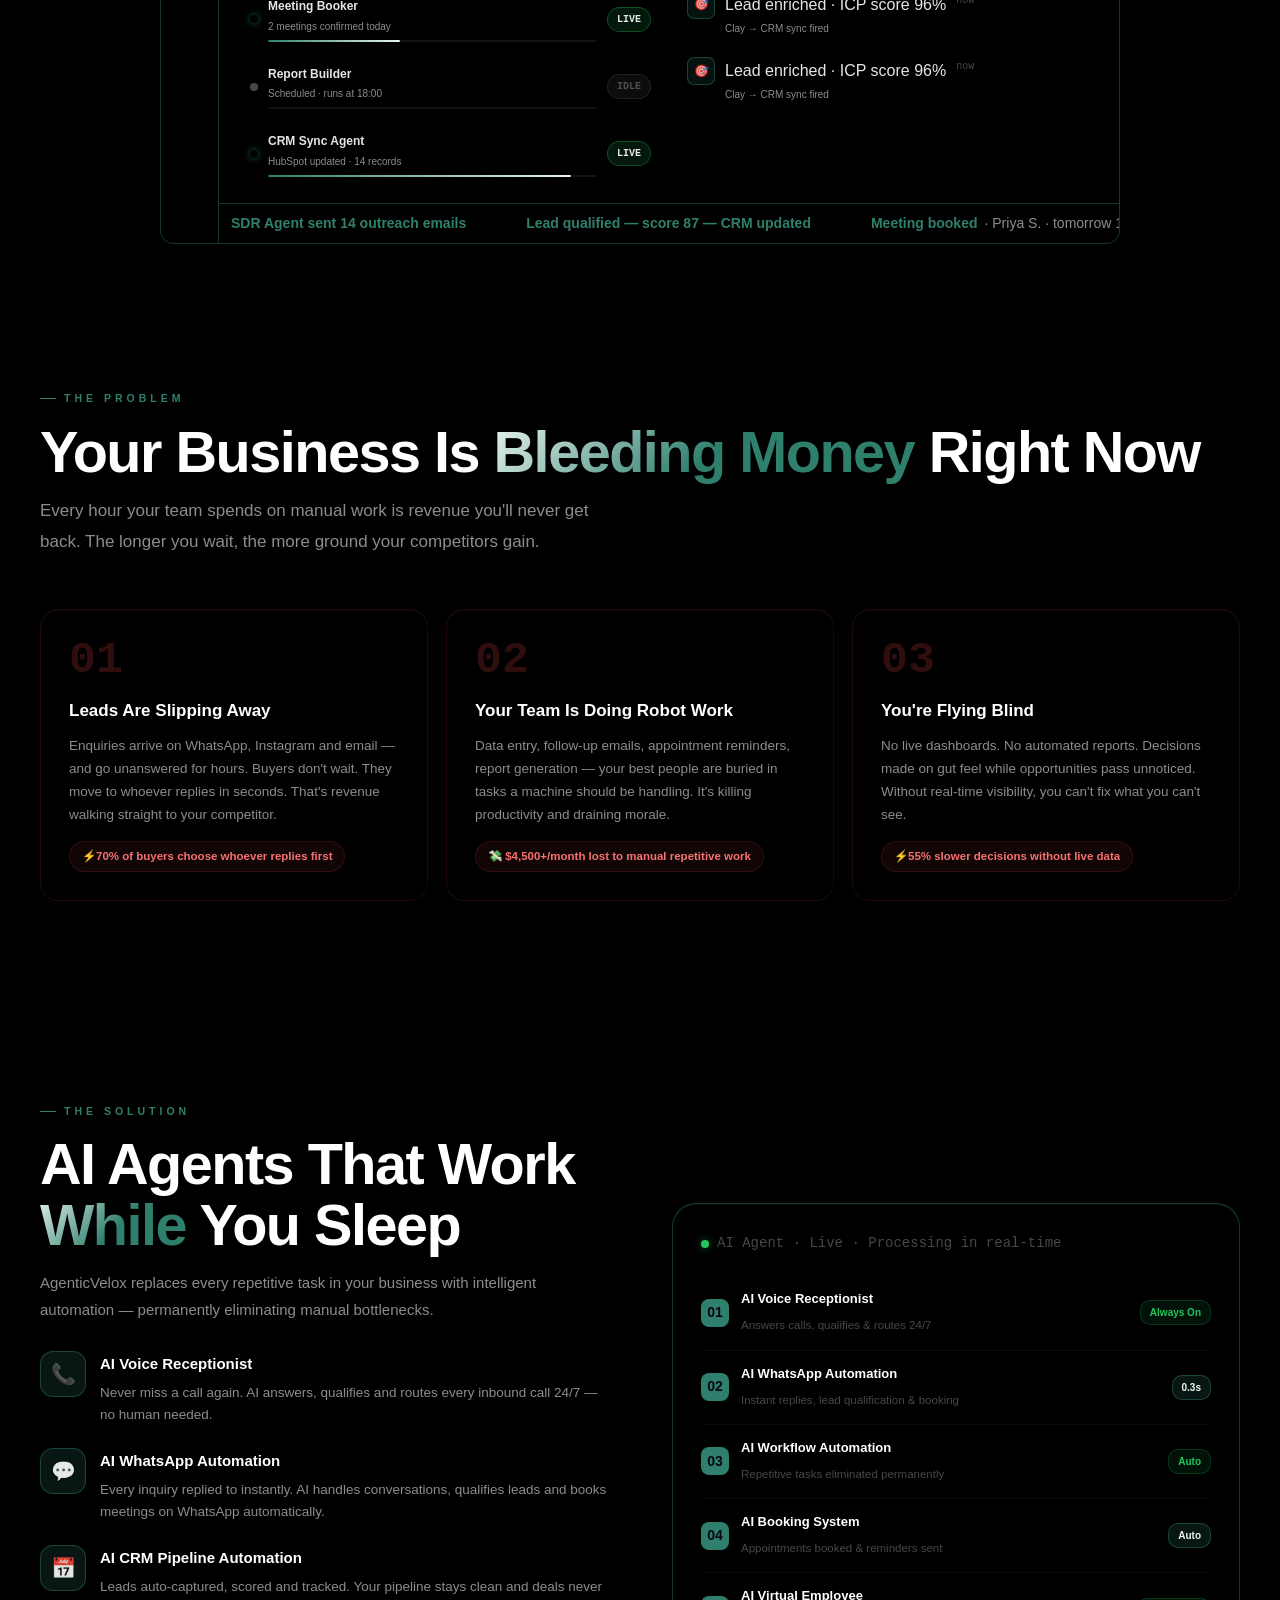
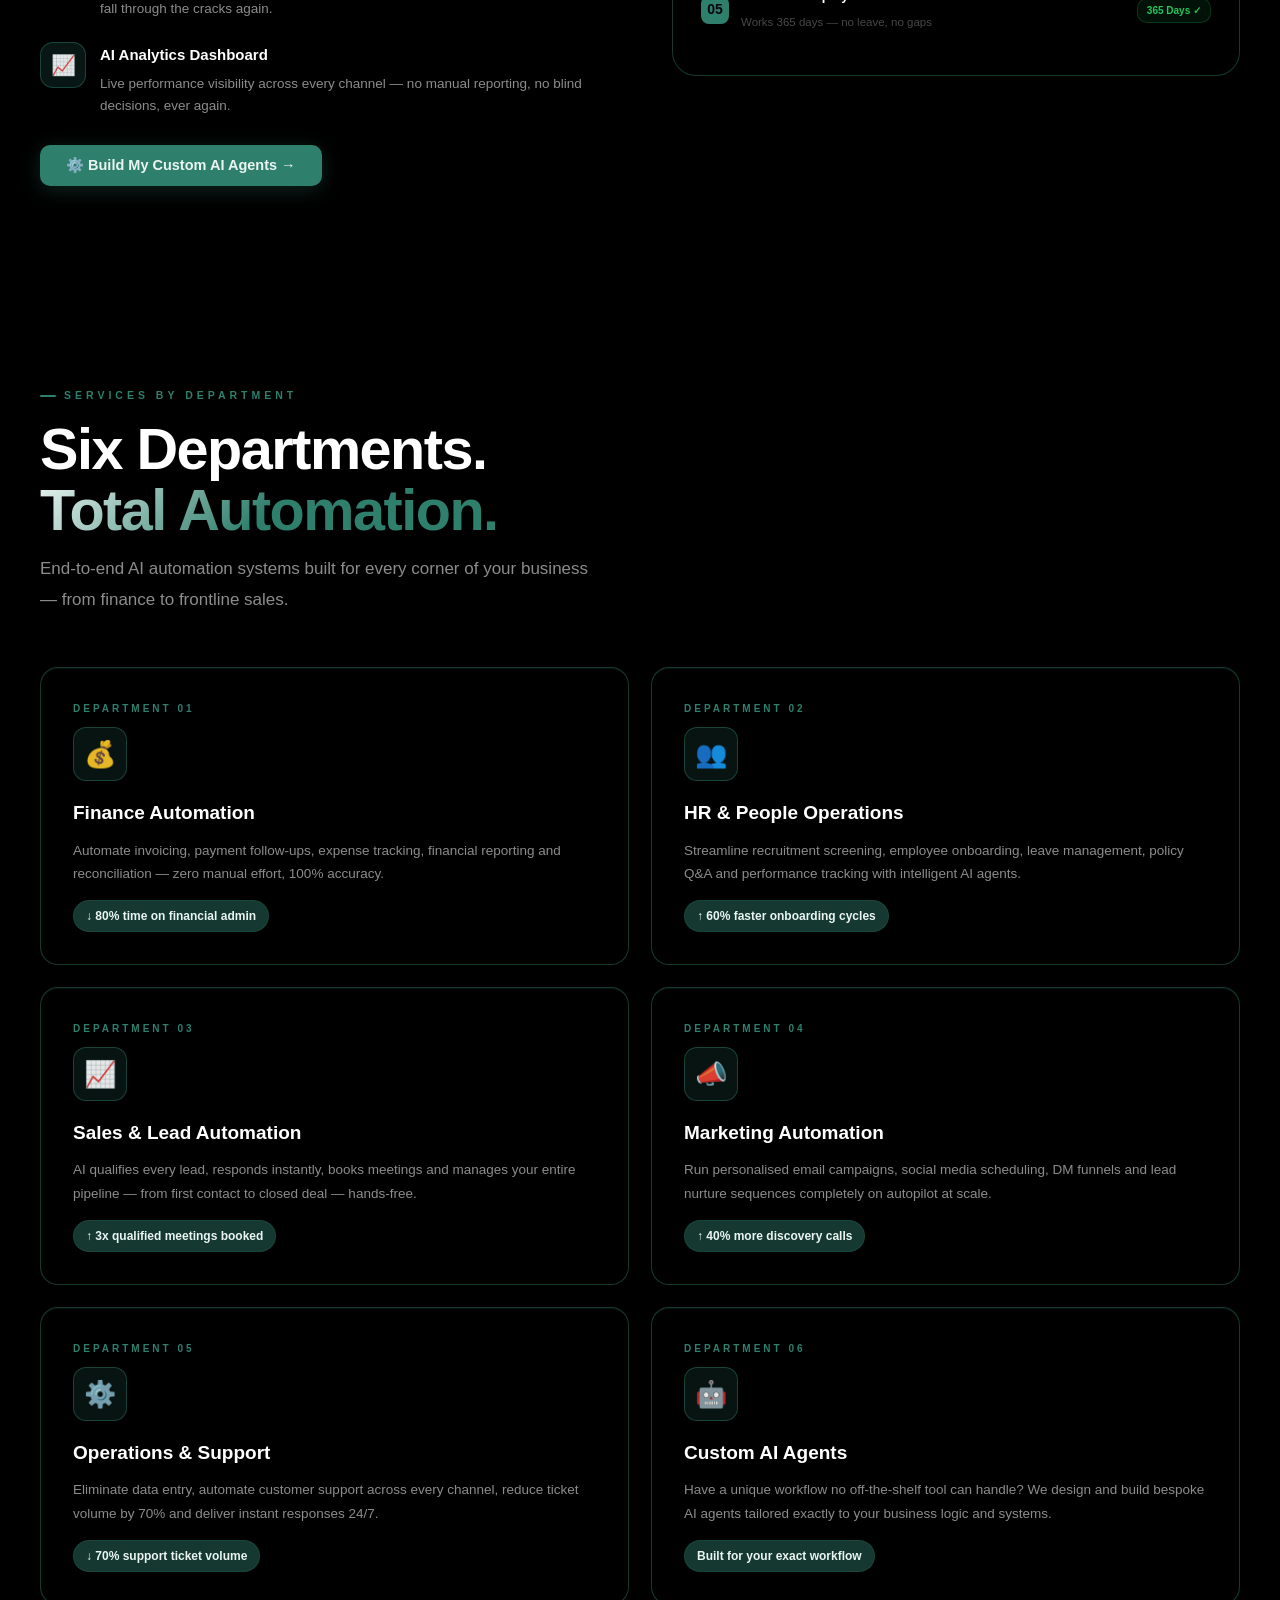
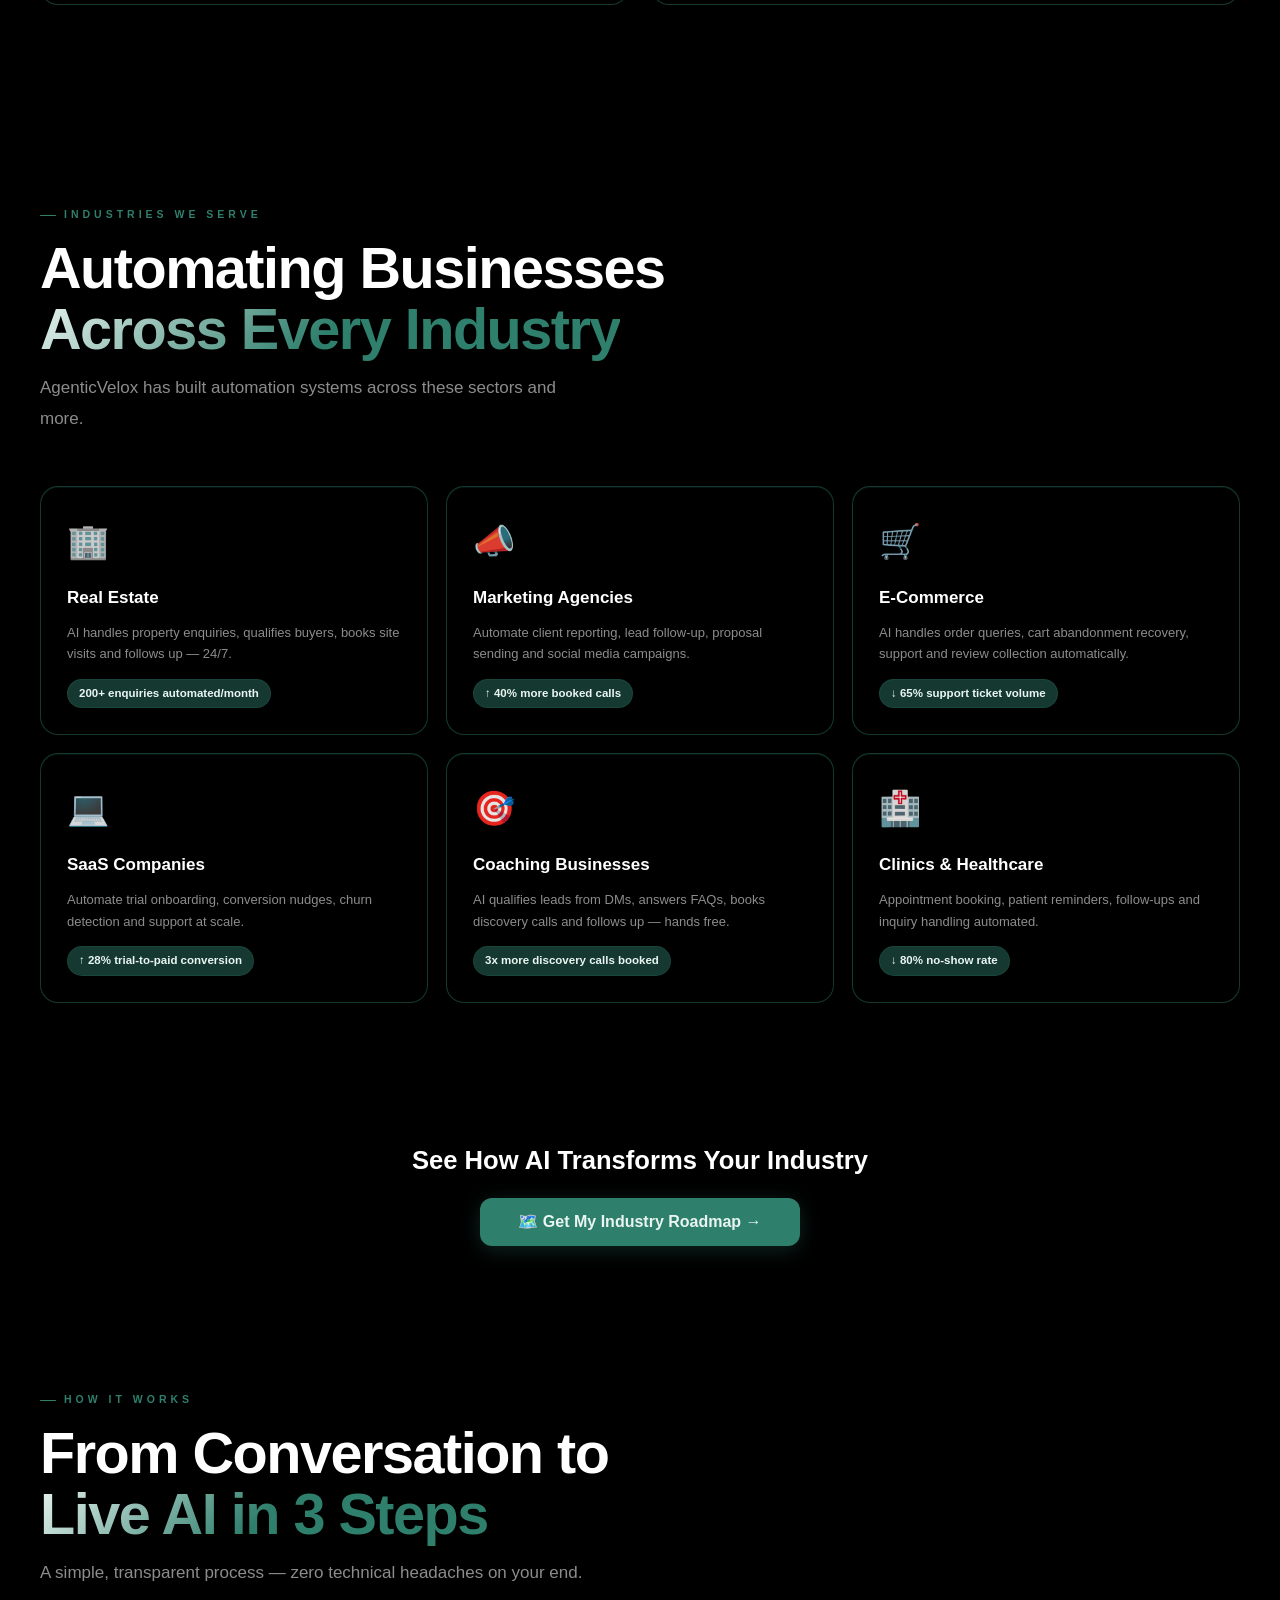
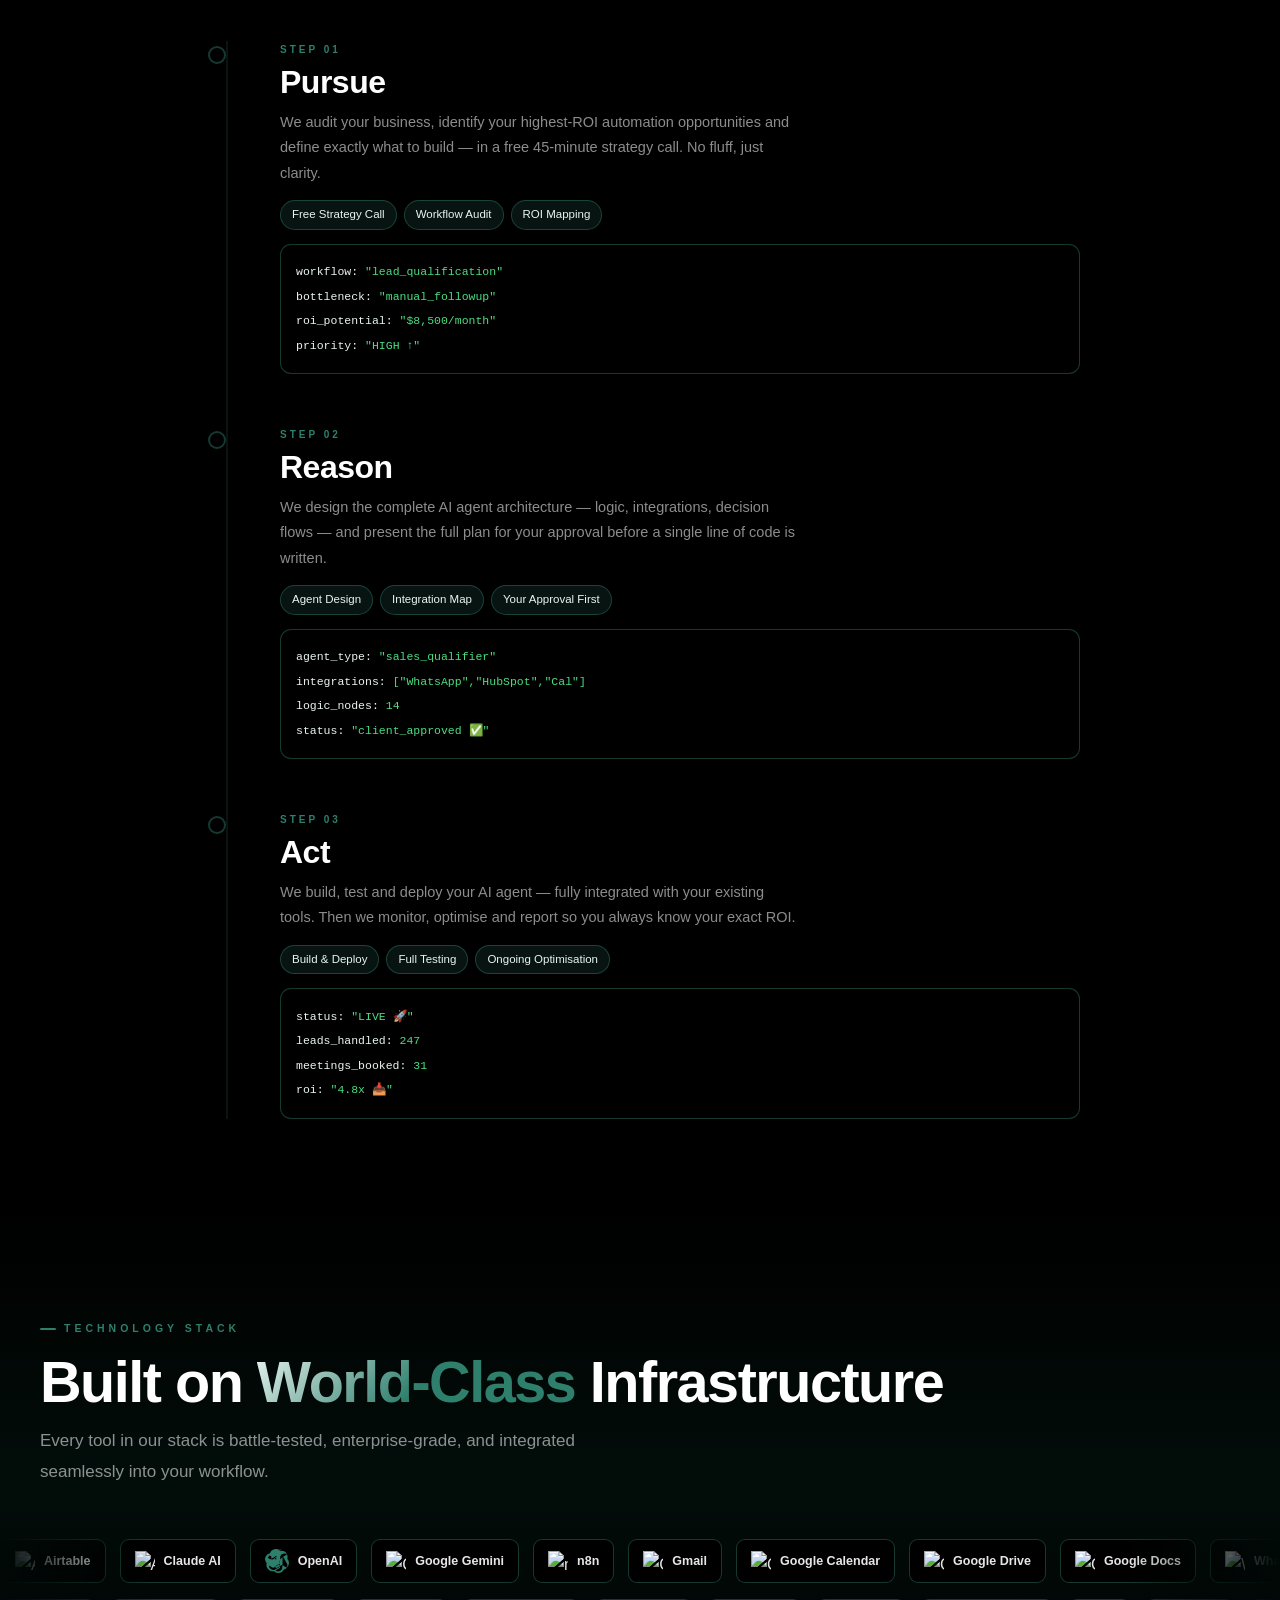
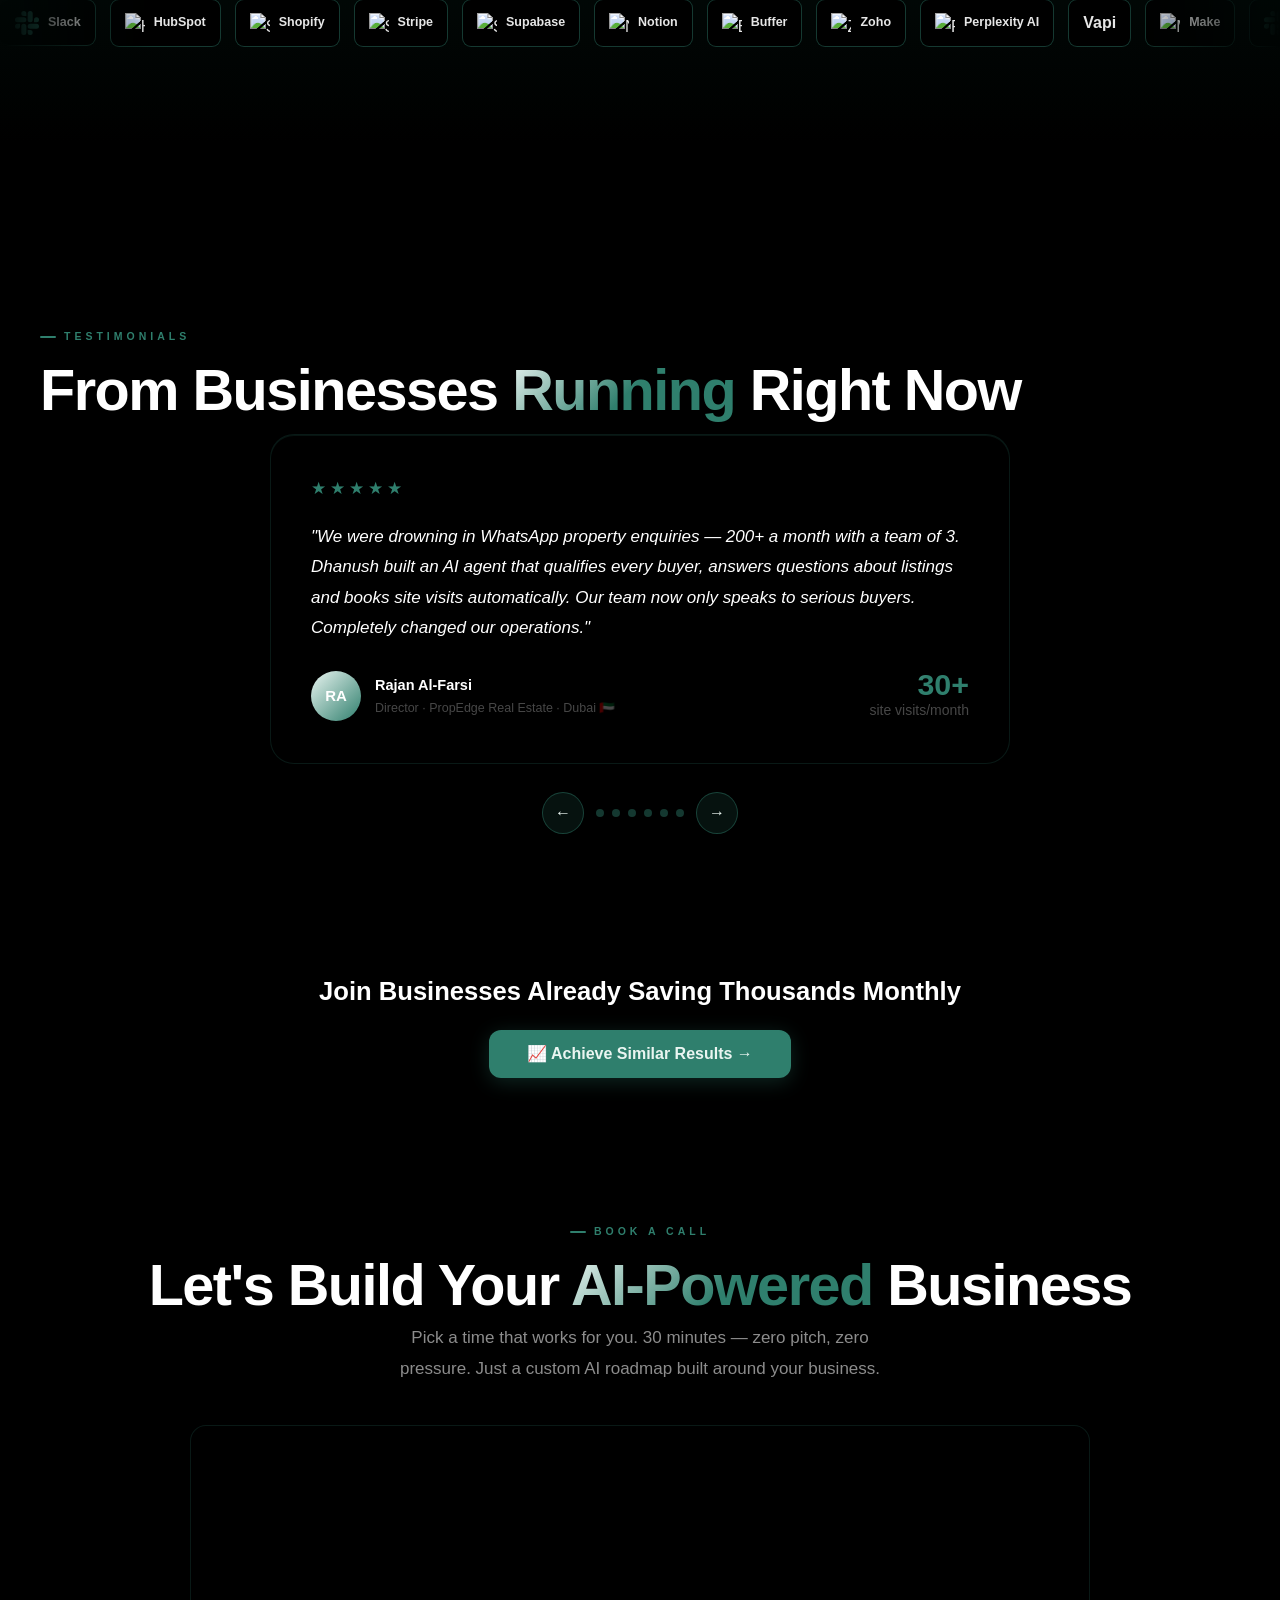
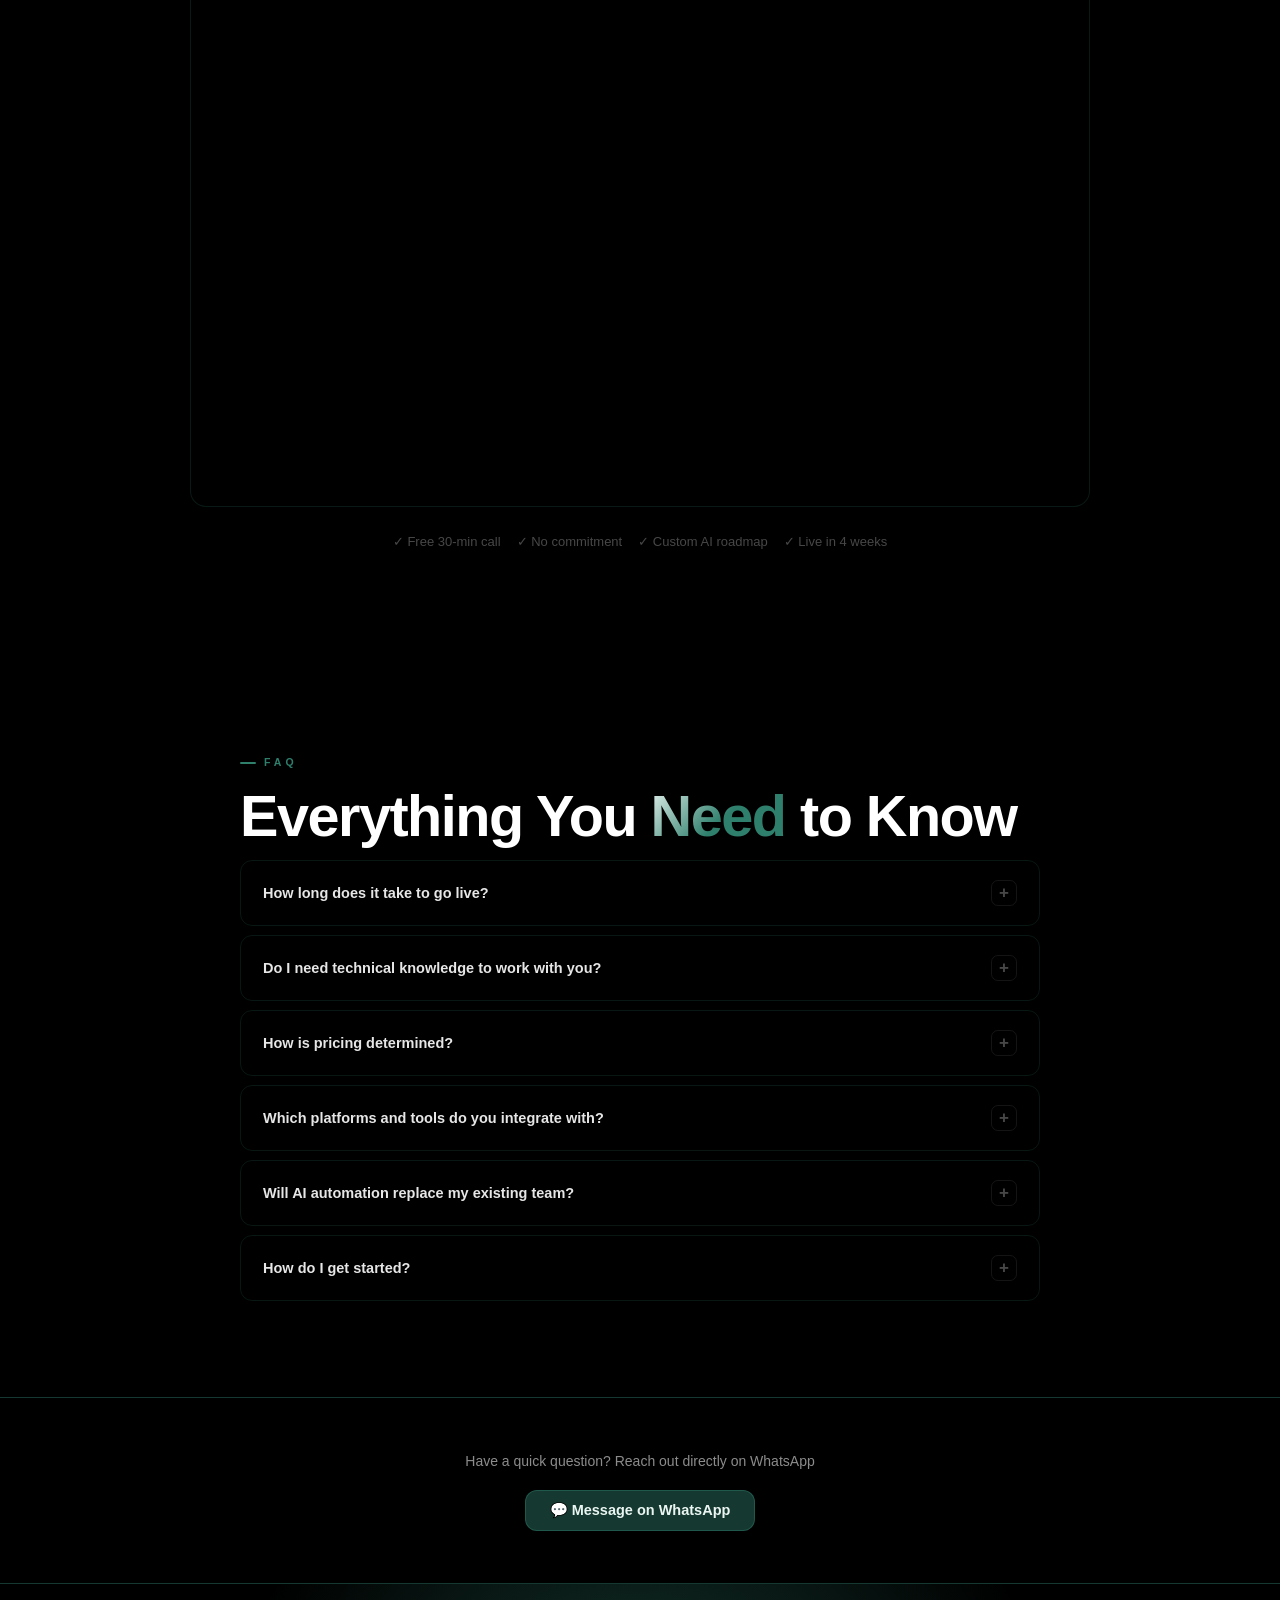
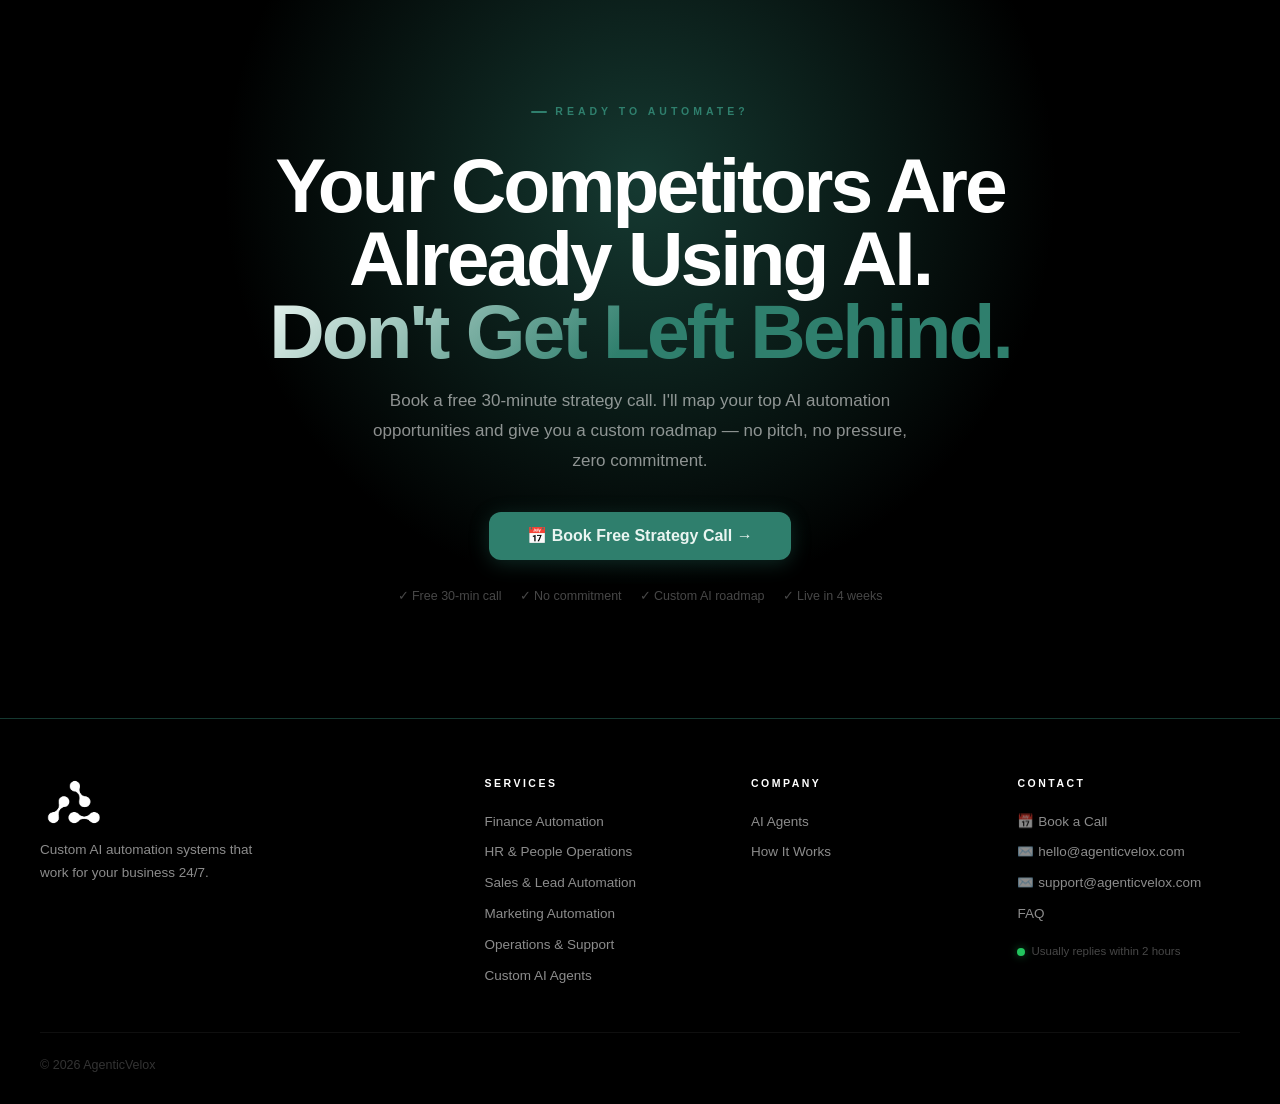
==== commit caee4881: "Add files via upload" ====
--- a/index.html
+++ b/index.html
@@ -1,26 +1,6 @@
 <!DOCTYPE html>
 
-
-
-
-
-
-
-
-
-
-
 <html lang="en">
-
-
-
-
-
-
-
-
-
-
 
 <head>
 <meta charset="UTF-8">
@@ -28,7 +8,6 @@
 <title>AgenticVelox — AI Agents That Run Your Business 24/7</title>
 <link rel="icon" type="image/png" href="favicon.png">
 <link rel="apple-touch-icon" href="favicon.png">
-
 
 <!-- Standard SEO -->
 <meta name="description" content="AgenticVelox builds custom AI automation systems for businesses ready to scale. AI agents for sales, support, marketing and operations — working 24/7 so you don't have to.">
@@ -45,4933 +24,850 @@
 <meta property="og:title" content="AgenticVelox — AI Agents That Run Your Business 24/7">
 <meta property="og:description" content="Custom AI automation systems for sales, customer support, marketing and operations. Build your 24/7 digital workforce today.">
 <meta property="og:site_name" content="AgenticVelox">
+<meta property="og:image" content="https://agenticvelox.com/logo.png">
 
 <!-- Twitter -->
 <meta name="twitter:card" content="summary_large_image">
 <meta name="twitter:url" content="https://agenticvelox.com/">
 <meta name="twitter:title" content="AgenticVelox — AI Agents That Run Your Business 24/7">
 <meta name="twitter:description" content="Custom AI automation systems for sales, customer support, marketing and operations. Build your 24/7 digital workforce today.">
-
-<!-- JSON-LD Structured Data for Local Business / Software Company -->
+<meta name="twitter:image" content="https://agenticvelox.com/logo.png">
+
+<!-- JSON-LD Structured Data for Organization, Professional Service & FAQ -->
 <script type="application/ld+json">
 {
   "@context": "https://schema.org",
-  "@type": "Organization",
-  "name": "AgenticVelox",
-  "url": "https://agenticvelox.com/",
-  "logo": "https://agenticvelox.com/logo.png",
-  "description": "AgenticVelox builds custom AI automation systems and agents for businesses.",
-  "sameAs": []
+  "@graph": [
+    {
+      "@type": "Organization",
+      "@id": "https://agenticvelox.com/#organization",
+      "name": "AgenticVelox",
+      "url": "https://agenticvelox.com/",
+      "logo": "https://agenticvelox.com/logo.png",
+      "description": "AgenticVelox builds custom AI automation systems and agents for businesses.",
+      "sameAs": []
+    },
+    {
+      "@type": "ProfessionalService",
+      "@id": "https://agenticvelox.com/#service",
+      "name": "AgenticVelox AI Automation Agency",
+      "url": "https://agenticvelox.com/",
+      "priceRange": "$$$",
+      "address": {
+        "@type": "PostalAddress",
+        "addressCountry": "US"
+      },
+      "hasOfferCatalog": {
+        "@type": "OfferCatalog",
+        "name": "AI Automation Services",
+        "itemListElement": [
+          {
+            "@type": "Offer",
+            "itemOffered": {
+              "@type": "Service",
+              "name": "Sales & Lead Automation AI Agents"
+            }
+          },
+          {
+            "@type": "Offer",
+            "itemOffered": {
+              "@type": "Service",
+              "name": "AI WhatsApp & Voice Receptionist Automation"
+            }
+          },
+          {
+            "@type": "Offer",
+            "itemOffered": {
+              "@type": "Service",
+              "name": "Operations & Support AI Agents"
+            }
+          }
+        ]
+      }
+    },
+    {
+      "@type": "FAQPage",
+      "@id": "https://agenticvelox.com/#faq",
+      "mainEntity": [
+        {
+          "@type": "Question",
+          "name": "What are AI agents and how do they help my business?",
+          "acceptedAnswer": {
+            "@type": "Answer",
+            "text": "AI agents are autonomous digital workers that execute complex workflows across sales, customer support, marketing, and operations 24/7."
+          }
+        },
+        {
+          "@type": "Question",
+          "name": "How long does it take to deploy an AI agent?",
+          "acceptedAnswer": {
+            "@type": "Answer",
+            "text": "Most custom AI agent systems are built, tested, and deployed within 1 to 3 weeks depending on integration complexity."
+          }
+        }
+      ]
+    }
+  ]
 }
 </script>
 
 <style>
 
-
-
-
-
-
-
-
-
-
-
 :root{
 
-
-
-
-
-
-
-
-
-
-
   --bg:#000000;--bg2:#000000;--bg3:#000000;
 
-
-
-
-
-
-
-
-
-
-
   --p1:#EAF5F1;--p2:#2F7F6D;--p3:#2F7F6D;
 
-
-
-
-
-
-
-
-
-
-
   --grad:linear-gradient(135deg,#EAF5F1 0%,#2F7F6D 50%,#2F7F6D 100%);
 
-
-
-
-
-
-
-
-
-
-
   --grad2:linear-gradient(135deg,#2F7F6D,#2F7F6D);
 
-
-
-
-
-
-
-
-
-
-
   --glow:rgba(47,127,109,0.45);
 
-
-
-
-
-
-
-
-
-
-
   --glass:rgba(47,127,109,0.14);
 
-
-
-
-
-
-
-
-
-
-
   --glass-border:rgba(47,127,109,0.45);
 
-
-
-
-
-
-
-
-
-
-
   --glass-hover:rgba(47,127,109,0.18);
 
-
-
-
-
-
-
-
-
-
-
   --white:#FFFFFF;--text:rgba(255,255,255,0.9);
 
-
-
-
-
-
-
-
-
-
-
   --muted:rgba(255,255,255,0.55);--muted2:rgba(255,255,255,0.28);
 
-
-
-
-
-
-
-
-
-
-
   --border-p:rgba(47,127,109,0.45);
 
-
-
-
-
-
-
-
-
-
-
   --r:12px;--r-lg:18px;--r-xl:24px;
 
-
-
-
-
-
-
-
-
-
-
   --font:'Outfit',sans-serif;--mono:'JetBrains Mono',monospace;
 
-
-
-
-
-
-
-
-
-
-
   --ease:cubic-bezier(0.4,0,0.2,1);
 
-
-
-
-
-
-
-
-
-
-
-}
-
-
-
-
-
-
-
-
-
-
+}
 
 *,*::before,*::after{margin:0;padding:0;box-sizing:border-box}
 
-
-
-
-
-
-
-
-
-
-
 html{scroll-behavior:smooth;-webkit-font-smoothing:antialiased}
 
-
-
-
-
-
-
-
-
-
-
 body{background:#000000;color:var(--text);font-family:var(--font);font-size:16px;line-height:1.7;overflow-x:hidden;cursor:none}
 
-
-
-
-
-
-
-
-
-
-
 body::before{content:'';position:fixed;inset:0;background:radial-gradient(ellipse 120% 80% at 50% -20%,rgba(47,127,109,0.18) 0%,transparent 60%),radial-gradient(ellipse 60% 60% at 90% 80%,rgba(47,127,109,0.14) 0%,transparent 60%);pointer-events:none;z-index:0}
 
-
-
-
-
-
-
-
-
-
-
 a{text-decoration:none;color:inherit}
 
-
-
-
-
-
-
-
-
-
-
 img{max-width:100%;display:block}
 
-
-
-
-
-
-
-
-
-
-
 button{background:none;border:none;font-family:var(--font)}
 
-
-
-
-
-
-
-
-
-
-
 ul{list-style:none}
 
-
-
-
-
-
-
-
-
-
-
-
-
-
-
-
-
-
-
-
-
-
-
 /* CURSOR */
 
-
-
-
-
-
-
-
-
-
-
 #c-dot{position:fixed;width:8px;height:8px;background:#fff;border-radius:50%;pointer-events:none;z-index:9999;transform:translate(-50%,-50%);transition:width .15s,height .15s;box-shadow:0 0 14px rgba(255,255,255,0.6)}
 
-
-
-
-
-
-
-
-
-
-
 #c-ring{position:fixed;width:32px;height:32px;border:1.5px solid rgba(255,255,255,0.55);border-radius:50%;pointer-events:none;z-index:9998;transform:translate(-50%,-50%);transition:width .2s,height .2s}
 
-
-
-
-
-
-
-
-
-
-
 a,button,[role=button],.wf-tab,.roi-tab,.faq-btn,.t-arrow,.t-dot,.price-card,.agent-card,.svc-card,.ind-card,.proc-item,.tool-chip,.case-card,.impact-card,.glass-card{cursor:pointer!important}
 
-
-
-
-
-
-
-
-
-
-
-
-
-
-
-
-
-
-
-
-
-
-
 /* PROGRESS */
 
-
-
-
-
-
-
-
-
-
-
 #prog{position:fixed;top:0;left:0;z-index:99999;height:2px;width:0%;background:var(--grad);box-shadow:0 0 10px var(--glow)}
 
-
-
-
-
-
-
-
-
-
-
-
-
-
-
-
-
-
-
-
-
-
-
 /* ANNOUNCE */
 
-
-
-
-
-
-
-
-
-
-
 #ann{background:rgba(47,127,109,0.14);border-bottom:1px solid var(--border-p);padding:9px 24px;display:flex;align-items:center;justify-content:center;gap:10px;font-size:12.5px;color:var(--muted);position:relative;z-index:200;text-align:center;flex-wrap:wrap}
 
-
-
-
-
-
-
-
-
-
-
 .ann-pill{background:rgba(47,127,109,0.45);border:1px solid rgba(47,127,109,0.3);color:var(--p2);font-size:9px;font-weight:800;padding:3px 9px;border-radius:20px;letter-spacing:2px;text-transform:uppercase}
 
-
-
-
-
-
-
-
-
-
-
 .ann-link{color:var(--p1);font-weight:600;border-bottom:1px solid rgba(47,127,109,0.45)}
 
-
-
-
-
-
-
-
-
-
-
 .ann-x{position:absolute;right:14px;font-size: clamp(10px, 2vw, 14px) !important;color:var(--muted2);padding:6px 10px;background:none;border:none;cursor:pointer!important}
 
-
-
-
-
-
-
-
-
-
-
-
-
-
-
-
-
-
-
-
-
-
-
 /* NAV */
 
-
-
-
-
-
-
-
-
-
-
 #nav{position:sticky;top:20px;z-index:500;padding:0 20px}
 
-
-
-
-
-
-
-
-
-
-
 .nav-inner{max-width:1200px;margin:0 auto;padding:20px 40px;display:flex;align-items:center;justify-content:space-between;transition:all .4s var(--ease);border-radius:100px;border:1px solid transparent}
 
-
-
-
-
-
-
-
-
-
-
 #nav.scrolled .nav-inner{padding:12px 30px;background:rgba(12,14,18,0.7);backdrop-filter:blur(24px);-webkit-backdrop-filter:blur(24px);border:1px solid rgba(255,255,255,0.08);box-shadow:0 20px 40px rgba(0,0,0,0.5), inset 0 1px 0 rgba(255,255,255,0.05)}
 
-
-
-
-
-
-
-
-
-
-
 .nav-logo{display:flex;align-items:center;gap:10px;cursor:pointer!important}
 
-
-
-
-
-
-
-
-
-
-
 .nav-logo img{height:38px;width:auto;object-fit:contain}
 
-
-
-
-
-
-
-
-
-
-
 .nav-brand{font-size:17px;font-weight:800;letter-spacing:-.3px;color:var(--white)}
 
-
-
-
-
-
-
-
-
-
-
 .nav-brand span{background:var(--grad);-webkit-background-clip:text;-webkit-text-fill-color:transparent;background-clip:text}
 
-
-
-
-
-
-
-
-
-
-
 .nav-links{display:flex;gap:28px}
 
-
-
-
-
-
-
-
-
-
-
 .nav-links a{font-size:13.5px;font-weight:500;color:var(--muted);transition:color .2s;position:relative;cursor:pointer!important}
 
-
-
-
-
-
-
-
-
-
-
 .nav-links a:hover{color:var(--white)}
 
-
-
-
-
-
-
-
-
-
-
 .nav-links a::after{content:'';position:absolute;bottom:-4px;left:0;right:0;height:1.5px;background:var(--grad);border-radius:2px;transform:scaleX(0);transition:transform .25s var(--ease);transform-origin:left}
 
-
-
-
-
-
-
-
-
-
-
 .nav-links a:hover::after{transform:scaleX(1)}
 
-
-
-
-
-
-
-
-
-
-
 .nav-acts{display:flex;gap:10px;align-items:center}
 
-
-
-
-
-
-
-
-
-
-
 .nav-burger{display:none;flex-direction:column;gap:4px;padding:6px;cursor:pointer!important;background:none;border:none}
 
-
-
-
-
-
-
-
-
-
-
 .nav-burger span{width:20px;height:1.5px;background:var(--text);border-radius:2px;transition:.3s}
 
-
-
-
-
-
-
-
-
-
-
 .mob-overlay{position:fixed;inset:0;z-index:800;background:rgba(0,0,0,0.98);backdrop-filter:blur(20px);display:flex;flex-direction:column;padding:80px 32px 48px;opacity:0;pointer-events:none;transition:opacity .35s var(--ease)}
 
-
-
-
-
-
-
-
-
-
-
 .mob-overlay.open{opacity:1;pointer-events:all}
 
-
-
-
-
-
-
-
-
-
-
 .mob-links a{display:block;font-size:2rem;font-weight:800;color:var(--white);padding:14px 0;border-bottom:1px solid rgba(255,255,255,0.05);cursor:pointer!important}
 
-
-
-
-
-
-
-
-
-
-
 .mob-links a:hover{color:var(--p1)}
 
-
-
-
-
-
-
-
-
-
-
 .mob-btns{margin-top:32px;display:flex;flex-direction:column;gap:12px}
 
-
-
-
-
-
-
-
-
-
-
-
-
-
-
-
-
-
-
-
-
-
-
 /* BUTTONS */
 
-
-
-
-
-
-
-
-
-
-
 .btn{display:inline-flex;align-items:center;justify-content:center;gap:8px;font-family:var(--font);font-weight:700;border-radius:10px;transition:all .25s var(--ease);cursor:pointer!important;border:none;text-decoration:none;white-space:nowrap;line-height:1;position:relative}
 
-
-
-
-
-
-
-
-
-
-
 .btn-primary{background:var(--grad2);color:#EAF5F1!important;font-size:14.5px;padding:13px 26px;box-shadow:0 4px 20px rgba(47,127,109,0.3)}
 
-
-
-
-
-
-
-
-
-
-
 .btn-primary:hover{transform:translateY(-2px);box-shadow:0 8px 32px rgba(47,127,109,0.5);color:#fff!important;opacity:.92}
 
-
-
-
-
-
-
-
-
-
-
 .btn-glow:hover{box-shadow:0 0 50px rgba(47,127,109,0.65)}
 
-
-
-
-
-
-
-
-
-
-
 .btn-xl{padding:16px 38px;font-size:16px;border-radius:12px}
 
-
-
-
-
-
-
-
-
-
-
 .btn-outline{background:rgba(47,127,109,0.45);border:1.5px solid var(--border-p);color:var(--p1)!important;font-size:14.5px;padding:12px 24px}
 
-
-
-
-
-
-
-
-
-
-
 .btn-outline:hover{background:rgba(47,127,109,0.45);border-color:var(--p2);transform:translateY(-2px);color:var(--p1)!important}
 
-
-
-
-
-
-
-
-
-
-
 .btn-sm{background:var(--grad2);color:#EAF5F1!important;font-size:13px;padding:9px 18px}
 
-
-
-
-
-
-
-
-
-
-
-
-
-
-
-
-
-
-
-
-
-
-
 /* GLASS CARD — macOS style */
 
-
-
-
-
-
-
-
-
-
-
 .glass-card{background:rgba(0,0,0,0.92);border:1px solid rgba(47,127,109,0.45);border-radius:var(--r-lg);box-shadow:0 8px 32px rgba(0,0,0,0.4),inset 0 1px 0 rgba(47,127,109,0.14);transition:all .3s var(--ease);position:relative;overflow:hidden}
 
-
-
-
-
-
-
-
-
-
-
 .glass-card::before{content:'';position:absolute;top:0;left:0;right:0;height:2.5px;background:var(--grad2);transform:scaleX(0);transform-origin:left;transition:transform .35s var(--ease);z-index:1}
 
-
-
-
-
-
-
-
-
-
-
 .glass-card:hover{background:rgba(47,127,109,0.18);border-color:rgba(47,127,109,0.45);transform:translateY(-5px);box-shadow:0 20px 60px rgba(0,0,0,0.4),0 0 40px rgba(47,127,109,0.18),inset 0 1px 0 rgba(47,127,109,0.18)}
 
-
-
-
-
-
-
-
-
-
-
 .glass-card:hover::before{transform:scaleX(1)}
 
-
-
-
-
-
-
-
-
-
-
-
-
-
-
-
-
-
-
-
-
-
-
 /* LAYOUT */
 
-
-
-
-
-
-
-
-
-
-
 .section{padding:96px 0;position:relative;z-index:1}
 
-
-
-
-
-
-
-
-
-
-
 .section-alt{background:#000000}
 
-
-
-
-
-
-
-
-
-
-
 .wrap{max-width:1300px;margin:0 auto;padding:0 40px}
 
-
-
-
-
-
-
-
-
-
-
 .wrap-sm{max-width:880px;margin:0 auto;padding:0 40px}
 
-
-
-
-
-
-
-
-
-
-
 .lbl{display:inline-flex;align-items:center;gap:8px;font-size:10.5px;letter-spacing:4px;text-transform:uppercase;color:var(--p2);font-weight:700;margin-bottom:14px}
 
-
-
-
-
-
-
-
-
-
-
 .lbl::before{content:'';width:16px;height:1.5px;background:var(--p2);border-radius:2px}
 
-
-
-
-
-
-
-
-
-
-
 .h2{font-size:clamp(2.2rem,4.5vw,3.6rem);font-weight:900;line-height:1.05;letter-spacing:-1.5px;color:var(--white);margin-bottom:14px}
 
-
-
-
-
-
-
-
-
-
-
 .lead{font-size:17px;color:var(--muted);max-width:560px;line-height:1.8;margin-bottom:52px}
 
-
-
-
-
-
-
-
-
-
-
 .gt{background:var(--grad);-webkit-background-clip:text;-webkit-text-fill-color:transparent;background-clip:text}
 
-
-
-
-
-
-
-
-
-
-
 [data-aos]{opacity:0;transform:translateY(28px);transition:opacity .65s var(--ease),transform .65s var(--ease)}
 
-
-
-
-
-
-
-
-
-
-
 [data-aos].in{opacity:1;transform:none}
 
-
-
-
-
-
-
-
-
-
-
 [data-aos=left]{transform:translateX(-28px)}[data-aos=left].in{transform:none}
 
-
-
-
-
-
-
-
-
-
-
 [data-aos=right]{transform:translateX(28px)}[data-aos=right].in{transform:none}
 
-
-
-
-
-
-
-
-
-
-
 [data-aos=scale]{transform:scale(0.94)}[data-aos=scale].in{transform:none}
 
-
-
-
-
-
-
-
-
-
-
-
-
-
-
-
-
-
-
-
-
-
-
 /* HERO */
 
-
-
-
-
-
-
-
-
-
-
 #hero{min-height:100vh;display:flex;flex-direction:column;align-items:center;justify-content:flex-start;padding:48px 40px 60px;position:relative;overflow:hidden;text-align:center}
 
-
-
-
-
-
-
-
-
-
-
 .hero-grid{position:absolute;inset:0;background-image:linear-gradient(rgba(47,127,109,0.14) 1px,transparent 1px),linear-gradient(90deg,rgba(47,127,109,0.14) 1px,transparent 1px);background-size:72px 72px;mask-image:radial-gradient(ellipse 80% 80% at 50% 50%,black,transparent);-webkit-mask-image:radial-gradient(ellipse 80% 80% at 50% 50%,black,transparent);z-index:0}
 
-
-
-
-
-
-
-
-
-
-
 .hero-orb{position:absolute;border-radius:50%;filter:blur(100px);pointer-events:none;z-index:0}
 
-
-
-
-
-
-
-
-
-
-
 .orb1{width:900px;height:900px;top:-300px;left:50%;transform:translateX(-50%);background:radial-gradient(circle,rgba(47,127,109,0.2),transparent 65%);animation:floatOrb 10s ease-in-out infinite}
 
-
-
-
-
-
-
-
-
-
-
 .orb2{width:500px;height:500px;bottom:-200px;right:-150px;background:radial-gradient(circle,rgba(47,127,109,0.45),transparent 65%);animation:floatOrb 14s ease-in-out infinite reverse}
 
-
-
-
-
-
-
-
-
-
-
 @keyframes floatOrb{0%,100%{transform:translateX(-50%) scale(1)}50%{transform:translateX(-50%) scale(1.06) translateY(-16px)}}
 
-
-
-
-
-
-
-
-
-
-
 .hero-c{position:relative;z-index:2;max-width:840px;width:100%}
 
-
-
-
-
-
-
-
-
-
-
 .hero-badge{display:inline-flex;align-items:center;gap:8px;background:rgba(47,127,109,0.16);border:1px solid rgba(47,127,109,0.45);padding:8px 18px;border-radius:100px;font-size:12.5px;color:var(--p1);font-weight:500;margin-bottom:28px;backdrop-filter:blur(10px);animation:fadeUp .8s var(--ease) .2s both}
 
-
-
-
-
-
-
-
-
-
-
 .blink{width:7px;height:7px;border-radius:50%;background:var(--p2);animation:blinkAnim 1.6s ease-in-out infinite;box-shadow:0 0 8px var(--glow)}
 
-
-
-
-
-
-
-
-
-
-
 @keyframes blinkAnim{0%,100%{opacity:1}50%{opacity:.2}}
 
-
-
-
-
-
-
-
-
-
-
 @keyframes fadeUp{from{opacity:0;transform:translateY(20px)}to{opacity:1;transform:none}}
 
-
-
-
-
-
-
-
-
-
-
 .hero-h1{font-size:clamp(2.4rem,5.5vw,4.4rem);font-weight:900;line-height:1.0;letter-spacing:-2.5px;color:var(--white);margin-bottom:18px;animation:fadeUp .8s var(--ease) .35s both}
 
-
-
-
-
-
-
-
-
-
-
 .hero-p{font-size:15.5px;color:var(--muted);line-height:1.75;max-width:580px;margin:0 auto 28px;animation:fadeUp .8s var(--ease) .5s both}
 
-
-
-
-
-
-
-
-
-
-
 .hero-btns{display:flex;gap:12px;justify-content:center;flex-wrap:wrap;margin-bottom:22px;animation:fadeUp .8s var(--ease) .65s both}
 
-
-
-
-
-
-
-
-
-
-
 .hero-trust{display:flex;align-items:center;justify-content:center;gap:12px;flex-wrap:wrap;font-size:12px;color:var(--muted2);margin-bottom:28px;animation:fadeUp .8s var(--ease) .8s both}
 
-
-
-
-
-
-
-
-
-
-
 .tsep{width:3px;height:3px;border-radius:50%;background:var(--border-p)}
 
-
-
-
-
-
-
-
-
-
-
 .cred-bar{display:grid;grid-template-columns:repeat(3,1fr);background:rgba(0,0,0,0.92);border:1px solid rgba(47,127,109,0.2);border-radius:var(--r-xl);overflow:hidden;max-width:640px;margin:0 auto;position:relative;z-index:2;animation:fadeUp .8s var(--ease) .95s both;backdrop-filter:blur(20px)}
 
-
-
-
-
-
-
-
-
-
-
 .cred-item{padding:16px 12px;text-align:center;border-right:1px solid rgba(47,127,109,0.1)}
 
-
-
-
-
-
-
-
-
-
-
 .cred-item:last-child{border-right:none}
 
-
-
-
-
-
-
-
-
-
-
 .cred-n{font-size:2rem;font-weight:900;line-height:1;background:var(--grad);-webkit-background-clip:text;-webkit-text-fill-color:transparent;background-clip:text}
 
-
-
-
-
-
-
-
-
-
-
 .cred-l{font-size:11.5px;color:var(--muted2);margin-top:5px}
 
-
-
-
-
-
-
-
-
-
-
-
-
-
-
-
-
-
-
-
-
-
-
 /* PROBLEM */
 
-
-
-
-
-
-
-
-
-
-
 .prob-grid{display:grid;grid-template-columns:repeat(3,1fr);gap:18px}
 
-
-
-
-
-
-
-
-
-
-
 .prob-card{padding:28px;transition:all .3s var(--ease)}
 
-
-
-
-
-
-
-
-
-
-
-
-
-
-
-
-
-
-
-
-
-
-
 /* SOLUTION */
 
-
-
-
-
-
-
-
-
-
-
 .sol-grid{display:grid;grid-template-columns:1fr 1fr;gap:64px;align-items:center}
 
-
-
-
-
-
-
-
-
-
-
 .sol-pts{display:flex;flex-direction:column;gap:22px}
 
-
-
-
-
-
-
-
-
-
-
 .sol-pt{display:flex;gap:14px;align-items:flex-start}
 
-
-
-
-
-
-
-
-
-
-
 .sp-ico{width:46px;height:46px;border-radius:13px;background:rgba(47,127,109,0.18);border:1px solid var(--border-p);display:flex;align-items:center;justify-content:center;font-size:20px;flex-shrink:0;transition:all .3s}
 
-
-
-
-
-
-
-
-
-
-
 .sol-pt:hover .sp-ico{background:rgba(47,127,109,0.45);box-shadow:0 0 20px rgba(47,127,109,0.45)}
 
-
-
-
-
-
-
-
-
-
-
 .sp-t h4{font-size:15px;font-weight:700;color:var(--white);margin-bottom:5px}
 
-
-
-
-
-
-
-
-
-
-
 .sp-t p{font-size:13.5px;color:var(--muted);line-height:1.65}
 
-
-
-
-
-
-
-
-
-
-
 .sol-card{background:rgba(0,0,0,0.92);border:1px solid var(--border-p);border-radius:var(--r-xl);padding:28px;backdrop-filter:blur(20px);box-shadow:0 8px 32px rgba(0,0,0,0.4),inset 0 1px 0 rgba(47,127,109,0.14)}
 
-
-
-
-
-
-
-
-
-
-
 .sc-hdr{display:flex;align-items:center;gap:8px;font-size: clamp(10px, 2vw, 14px) !important;color:var(--muted2);font-family:var(--mono);margin-bottom:20px}
 
-
-
-
-
-
-
-
-
-
-
 .live-dot{width:8px;height:8px;border-radius:50%;background:#22c55e;animation:blinkAnim 1.5s infinite;box-shadow:0 0 8px rgba(34,197,94,0.5)}
 
-
-
-
-
-
-
-
-
-
-
 .sc-step{display:flex;align-items:center;gap:12px;padding:12px 0;border-bottom:1px solid rgba(255,255,255,0.04)}
 
-
-
-
-
-
-
-
-
-
-
 .sc-step:last-child{border:none}
 
-
-
-
-
-
-
-
-
-
-
 .sc-n{width:28px;height:28px;border-radius:8px;background:var(--grad2);color:#07060D;font-size: clamp(10px, 2vw, 14px) !important;font-weight:800;display:flex;align-items:center;justify-content:center;flex-shrink:0}
 
-
-
-
-
-
-
-
-
-
-
 .sc-info{flex:1}
 
-
-
-
-
-
-
-
-
-
-
 .sc-info strong{display:block;font-size:13px;font-weight:700;color:var(--white)}
 
-
-
-
-
-
-
-
-
-
-
 .sc-info span{font-size:11.5px;color:var(--muted2)}
 
-
-
-
-
-
-
-
-
-
-
 .sc-badge{font-size:10px;font-weight:700;padding:3px 9px;border-radius:10px;white-space:nowrap}
 
-
-
-
-
-
-
-
-
-
-
 .bg-green{background:rgba(34,197,94,0.09);color:#22c55e;border:1px solid rgba(34,197,94,0.2)}
 
-
-
-
-
-
-
-
-
-
-
 .bg-purple{background:rgba(47,127,109,0.18);color:var(--p1);border:1px solid var(--border-p)}
 
-
-
-
-
-
-
-
-
-
-
-
-
-
-
-
-
-
-
-
-
-
-
 /* AGENTS */
 
-
-
-
-
-
-
-
-
-
-
 .agents-grid{display:grid;grid-template-columns:repeat(3,1fr);gap:18px}
 
-
-
-
-
-
-
-
-
-
-
 .agent-card{padding:28px}
 
-
-
-
-
-
-
-
-
-
-
 .ag-ico{font-size:30px;width:58px;height:58px;border-radius:15px;background:rgba(47,127,109,0.16);border:1px solid var(--border-p);display:flex;align-items:center;justify-content:center;margin-bottom:16px;transition:all .3s}
 
-
-
-
-
-
-
-
-
-
-
 .agent-card:hover .ag-ico{background:rgba(47,127,109,0.45);box-shadow:0 0 24px rgba(47,127,109,0.3)}
 
-
-
-
-
-
-
-
-
-
-
 .ag-tag{display:inline-block;background:rgba(47,127,109,0.45);border:1px solid rgba(47,127,109,0.3);color:var(--p2);font-size:9.5px;font-weight:800;padding:3px 9px;border-radius:20px;letter-spacing:1.5px;margin-bottom:10px;text-transform:uppercase}
 
-
-
-
-
-
-
-
-
-
-
 .agent-card h3{font-size:18px;font-weight:800;color:var(--white);margin-bottom:9px}
 
-
-
-
-
-
-
-
-
-
-
 .agent-card p{font-size:13.5px;color:var(--muted);line-height:1.7;margin-bottom:14px}
 
-
-
-
-
-
-
-
-
-
-
 .ag-feats{display:flex;flex-direction:column;gap:6px}
 
-
-
-
-
-
-
-
-
-
-
 .ag-feats li{font-size:12.5px;color:var(--muted);padding-left:14px;position:relative}
 
-
-
-
-
-
-
-
-
-
-
 .ag-feats li::before{content:'→';position:absolute;left:0;color:var(--p2);font-size:10px;top:3px}
 
-
-
-
-
-
-
-
-
-
-
-
-
-
-
-
-
-
-
-
-
-
-
 /* WORKFLOW */
 
-
-
-
-
-
-
-
-
-
-
 .wf-tabs{display:flex;gap:8px;flex-wrap:wrap;margin-bottom:36px}
 
-
-
-
-
-
-
-
-
-
-
 .wf-tab{padding:9px 18px;border-radius:9px;font-size:13px;font-weight:600;color:var(--muted);border:1px solid rgba(47,127,109,0.18);background:rgba(0,0,0,0.92);transition:all .2s;cursor:pointer!important;backdrop-filter:blur(10px)}
 
-
-
-
-
-
-
-
-
-
-
 .wf-tab.on{background:var(--grad2);color:#07060D;border-color:transparent;box-shadow:0 0 20px rgba(47,127,109,0.3)}
 
-
-
-
-
-
-
-
-
-
-
 .wf-panel{display:none}
 
-
-
-
-
-
-
-
-
-
-
 .wf-panel.on{display:grid;grid-template-columns:1fr 1fr;gap:48px;align-items:center}
 
-
-
-
-
-
-
-
-
-
-
 .wf-diagram{background:rgba(0,0,0,0.92);border:1px solid var(--border-p);border-radius:var(--r-xl);padding:28px;backdrop-filter:blur(20px);box-shadow:0 8px 32px rgba(0,0,0,0.4),inset 0 1px 0 rgba(47,127,109,0.14)}
 
-
-
-
-
-
-
-
-
-
-
 .wf-node{display:flex;align-items:flex-start;gap:14px}
 
-
-
-
-
-
-
-
-
-
-
 .wf-node-side{display:flex;flex-direction:column;align-items:center;width:38px;flex-shrink:0}
 
-
-
-
-
-
-
-
-
-
-
 .wf-circle{width:38px;height:38px;border-radius:50%;background:rgba(47,127,109,0.16);border:2px solid rgba(47,127,109,0.45);display:flex;align-items:center;justify-content:center;font-size:15px;transition:all .4s}
 
-
-
-
-
-
-
-
-
-
-
 .wf-node.lit .wf-circle{background:var(--grad2);border-color:var(--p2);box-shadow:0 0 20px rgba(47,127,109,0.5)}
 
-
-
-
-
-
-
-
-
-
-
 .wf-line{width:2px;height:28px;background:rgba(47,127,109,0.45);position:relative;overflow:hidden;margin:0 auto}
 
-
-
-
-
-
-
-
-
-
-
 .wf-line-fill{position:absolute;top:0;left:0;right:0;height:0%;background:var(--grad2)}
 
-
-
-
-
-
-
-
-
-
-
 .wf-line-fill.go{height:100%}
 
-
-
-
-
-
-
-
-
-
-
 .wf-body{padding:6px 0 22px}
 
-
-
-
-
-
-
-
-
-
-
 .wf-body h4{font-size:13.5px;font-weight:700;color:var(--white);margin-bottom:3px}
 
-
-
-
-
-
-
-
-
-
-
 .wf-body p{font-size:12px;color:var(--muted2)}
 
-
-
-
-
-
-
-
-
-
-
 .wf-badge{display:inline-flex;font-size:9.5px;font-weight:700;padding:2px 8px;border-radius:10px;margin-top:5px}
 
-
-
-
-
-
-
-
-
-
-
 .wb-g{background:rgba(34,197,94,0.09);color:#22c55e;border:1px solid rgba(34,197,94,0.2)}
 
-
-
-
-
-
-
-
-
-
-
 .wb-p{background:rgba(47,127,109,0.18);color:var(--p1);border:1px solid var(--border-p)}
 
-
-
-
-
-
-
-
-
-
-
 .wb-b{background:rgba(47,127,109,0.18);color:var(--p1);border:1px solid var(--border-p)}
 
-
-
-
-
-
-
-
-
-
-
 .wf-meta h3{font-size:clamp(1.6rem,3vw,2.2rem);font-weight:800;letter-spacing:-.8px;color:var(--white);margin-bottom:12px}
 
-
-
-
-
-
-
-
-
-
-
 .wf-meta p{font-size:15px;color:var(--muted);line-height:1.75;margin-bottom:22px}
 
-
-
-
-
-
-
-
-
-
-
 .wf-stats{display:grid;grid-template-columns:1fr 1fr;gap:12px}
 
-
-
-
-
-
-
-
-
-
-
 .wf-stat{background:rgba(47,127,109,0.14);border:1px solid var(--border-p);border-radius:11px;padding:14px;backdrop-filter:blur(10px)}
 
-
-
-
-
-
-
-
-
-
-
 .ws-n{font-size:1.7rem;font-weight:900;line-height:1;background:var(--grad);-webkit-background-clip:text;-webkit-text-fill-color:transparent;background-clip:text}
 
-
-
-
-
-
-
-
-
-
-
 .ws-l{font-size: clamp(10px, 2vw, 14px) !important;color:var(--muted2);margin-top:3px}
 
-
-
-
-
-
-
-
-
-
-
-
-
-
-
-
-
-
-
-
-
-
-
 /* SERVICES */
 
-
-
-
-
-
-
-
-
-
-
 .svc-grid{display:grid;grid-template-columns:repeat(2,1fr);gap:22px}
 
-
-
-
-
-
-
-
-
-
-
 .svc-card{padding:32px}
 
-
-
-
-
-
-
-
-
-
-
 .svc-dept{font-size:10px;letter-spacing:3px;text-transform:uppercase;color:var(--p2);font-weight:700;margin-bottom:10px}
 
-
-
-
-
-
-
-
-
-
-
 .svc-ico{font-size:26px;width:54px;height:54px;border-radius:13px;background:rgba(47,127,109,0.16);border:1px solid var(--border-p);display:flex;align-items:center;justify-content:center;margin-bottom:16px;transition:all .3s}
 
-
-
-
-
-
-
-
-
-
-
 .svc-card:hover .svc-ico{background:rgba(47,127,109,0.45);box-shadow:0 0 20px rgba(47,127,109,0.45)}
 
-
-
-
-
-
-
-
-
-
-
 .svc-card h3{font-size:19px;font-weight:800;color:var(--white);margin-bottom:9px}
 
-
-
-
-
-
-
-
-
-
-
 .svc-card p{font-size:13.5px;color:var(--muted);line-height:1.75;margin-bottom:14px}
 
-
-
-
-
-
-
-
-
-
-
 .svc-list{display:flex;flex-direction:column;gap:7px;margin-bottom:16px}
 
-
-
-
-
-
-
-
-
-
-
 .svc-list li{font-size:13px;color:var(--muted);padding-left:15px;position:relative}
 
-
-
-
-
-
-
-
-
-
-
 .svc-list li::before{content:'✓';position:absolute;left:0;color:var(--p2);font-weight:800;font-size:11px}
 
-
-
-
-
-
-
-
-
-
-
 .svc-res{display:inline-flex;font-size:12px;font-weight:700;color:var(--p1);background:rgba(47,127,109,0.45);border:1px solid rgba(47,127,109,0.18);padding:5px 12px;border-radius:20px}
 
-
-
-
-
-
-
-
-
-
-
-
-
-
-
-
-
-
-
-
-
-
-
 /* INDUSTRIES */
 
-
-
-
-
-
-
-
-
-
-
 .ind-grid{display:grid;grid-template-columns:repeat(3,1fr);gap:18px}
 
-
-
-
-
-
-
-
-
-
-
 .ind-card{padding:26px}
 
-
-
-
-
-
-
-
-
-
-
 .ind-ico{font-size:34px;margin-bottom:13px}
 
-
-
-
-
-
-
-
-
-
-
 .ind-card h3{font-size:17px;font-weight:700;color:var(--white);margin-bottom:9px}
 
-
-
-
-
-
-
-
-
-
-
 .ind-card p{font-size:13px;color:var(--muted);line-height:1.65;margin-bottom:13px}
 
-
-
-
-
-
-
-
-
-
-
 .ind-res{font-size:11.5px;font-weight:700;color:var(--p1);background:rgba(47,127,109,0.45);border:1px solid rgba(47,127,109,0.18);padding:4px 11px;border-radius:20px;display:inline-flex}
 
-
-
-
-
-
-
-
-
-
-
-
-
-
-
-
-
-
-
-
-
-
-
 /* PROCESS */
 
-
-
-
-
-
-
-
-
-
-
 .proc-wrap{position:relative;max-width:880px;margin:0 auto}
 
-
-
-
-
-
-
-
-
-
-
 .proc-track{position:absolute;left:26px;top:0;bottom:0;width:2px;background:rgba(47,127,109,0.16)}
 
-
-
-
-
-
-
-
-
-
-
 .proc-fill{position:absolute;left:26px;top:0;width:2px;background:var(--grad2);height:0%;box-shadow:0 0 10px var(--glow);z-index:1}
 
-
-
-
-
-
-
-
-
-
-
 .proc-item{display:grid;grid-template-columns:56px 1fr;gap:24px;padding-bottom:52px;position:relative;z-index:2}
 
-
-
-
-
-
-
-
-
-
-
 .proc-item:last-child{padding-bottom:0}
 
-
-
-
-
-
-
-
-
-
-
 .proc-dot{width:18px;height:18px;border-radius:50%;background:#000000;border:2px solid rgba(47,127,109,0.45);margin-top:5px;margin-left:8px;transition:all .4s}
 
-
-
-
-
-
-
-
-
-
-
 .proc-item.lit .proc-dot{background:var(--p2);border-color:var(--p2);box-shadow:0 0 20px rgba(47,127,109,0.7)}
 
-
-
-
-
-
-
-
-
-
-
 .proc-body{opacity:.25;transform:translateX(12px);transition:opacity .5s,transform .5s}
 
-
-
-
-
-
-
-
-
-
-
 .proc-item.lit .proc-body{opacity:1;transform:none}
 
-
-
-
-
-
-
-
-
-
-
 .proc-lbl{font-size:10px;letter-spacing:3px;text-transform:uppercase;color:var(--p2);font-weight:700;margin-bottom:7px}
 
-
-
-
-
-
-
-
-
-
-
 .proc-body h3{font-size:clamp(1.4rem,3vw,2rem);font-weight:800;color:var(--white);margin-bottom:10px;letter-spacing:-.5px;line-height:1.1}
 
-
-
-
-
-
-
-
-
-
-
 .proc-body p{font-size:14.5px;color:var(--muted);line-height:1.75;max-width:520px;margin-bottom:14px}
 
-
-
-
-
-
-
-
-
-
-
 .proc-tags{display:flex;gap:7px;flex-wrap:wrap;margin-bottom:14px}
 
-
-
-
-
-
-
-
-
-
-
 .proc-tag{font-size:11.5px;color:var(--p1);background:rgba(47,127,109,0.16);border:1px solid var(--border-p);padding:4px 11px;border-radius:20px}
 
-
-
-
-
-
-
-
-
-
-
 .proc-code{background:rgba(0,0,0,0.8);border:1px solid rgba(47,127,109,0.45);border-radius:11px;padding:15px;font-family:var(--mono);font-size:11.5px;color:var(--muted);backdrop-filter:blur(10px)}
 
-
-
-
-
-
-
-
-
-
-
 .pc-l{padding:2.5px 0}.pk{color:var(--p1)}.pv{color:#4ade80}
 
-
-
-
-
-
-
-
-
-
-
-
-
-
-
-
-
-
-
-
-
-
-
 /* TOOLS */
 
-
-
-
-
-
-
-
-
-
-
 .mq-wrap{overflow:hidden;-webkit-mask:linear-gradient(90deg,transparent,#000 12%,#000 88%,transparent);mask:linear-gradient(90deg,transparent,#000 12%,#000 88%,transparent)}
 
-
-
-
-
-
-
-
-
-
-
 .mq-track{display:flex;gap:14px;width:max-content;animation:mqAnim 25s linear infinite}
 
-
-
-
-
-
-
-
-
-
-
 .mq-track.rev{animation:mqRevAnim 25s linear infinite}
 
-
-
-
-
-
-
-
-
-
-
 @keyframes mqAnim{0%{transform:translateX(0)}100%{transform:translateX(-50%)}}
 
-
-
-
-
-
-
-
-
-
-
 @keyframes mqRevAnim{0%{transform:translateX(-50%)}100%{transform:translateX(0)}}
 
-
-
-
-
-
-
-
-
-
-
 .tool-chip{display:flex;align-items:center;gap:9px;background:rgba(0,0,0,0.92);border:1px solid rgba(47,127,109,0.45);border-radius:9px;padding:9px 14px;white-space:nowrap;transition:all .2s;cursor:pointer!important;backdrop-filter:blur(10px)}
 
-
-
-
-
-
-
-
-
-
-
 .tool-chip:hover{border-color:var(--border-p);background:rgba(47,127,109,0.16);transform:translateY(-2px)}
 
-
-
-
-
-
-
-
-
-
-
 .tool-chip img{width:20px;height:20px;object-fit:contain}
 
-
-
-
-
-
-
-
-
-
-
 .tool-chip span{font-size:12.5px;font-weight:600;color:var(--text)}
 
-
-
-
-
-
-
-
-
-
-
 .tool-pill{font-size:12px;font-weight:800;color:var(--p2);width:20px;text-align:center}
 
-
-
-
-
-
-
-
-
-
-
-
-
-
-
-
-
-
-
-
-
-
-
 /* ROI */
 
-
-
-
-
-
-
-
-
-
-
 .roi-tabs{display:flex;gap:8px;flex-wrap:wrap;margin-bottom:30px}
 
-
-
-
-
-
-
-
-
-
-
 .roi-tab{padding:9px 18px;border-radius:9px;font-size:13px;font-weight:600;color:var(--muted);border:1px solid rgba(47,127,109,0.18);background:rgba(0,0,0,0.92);transition:all .2s;cursor:pointer!important;backdrop-filter:blur(10px)}
 
-
-
-
-
-
-
-
-
-
-
 .roi-tab.on{background:var(--grad2);color:#07060D;border-color:transparent}
 
-
-
-
-
-
-
-
-
-
-
 .roi-panel{display:none}
 
-
-
-
-
-
-
-
-
-
-
 .roi-panel.on{display:grid;grid-template-columns:1fr 1fr;gap:40px;align-items:start}
 
-
-
-
-
-
-
-
-
-
-
 .roi-fields{display:flex;flex-direction:column;gap:22px}
 
-
-
-
-
-
-
-
-
-
-
 .roi-field label{display:flex;justify-content:space-between;font-size:13px;color:var(--muted);margin-bottom:9px}
 
-
-
-
-
-
-
-
-
-
-
 .roi-field label b{color:var(--p1);font-family:var(--mono)}
 
-
-
-
-
-
-
-
-
-
-
 input[type=range]{-webkit-appearance:none;width:100%;height:3.5px;border-radius:4px;background:rgba(255,255,255,0.07);outline:none;cursor:pointer!important}
 
-
-
-
-
-
-
-
-
-
-
 input[type=range]::-webkit-slider-thumb{-webkit-appearance:none;width:19px;height:19px;border-radius:50%;background:var(--grad2);cursor:pointer;border:2.5px solid var(--bg2);box-shadow:0 0 0 2px var(--p2)}
 
-
-
-
-
-
-
-
-
-
-
 .roi-results{display:flex;flex-direction:column;gap:12px}
 
-
-
-
-
-
-
-
-
-
-
 .roi-card{border-radius:11px;padding:18px;backdrop-filter:blur(10px)}
 
-
-
-
-
-
-
-
-
-
-
 .rc-red{background:rgba(0,0,0,0.92);border:1px solid rgba(239,68,68,0.15)}
 
-
-
-
-
-
-
-
-
-
-
 .rc-neutral{background:rgba(0,0,0,0.92);border:1px solid rgba(47,127,109,0.45)}
 
-
-
-
-
-
-
-
-
-
-
 .rc-gold{background:rgba(47,127,109,0.45);border:1px solid var(--border-p)}
 
-
-
-
-
-
-
-
-
-
-
 .rc-l{font-size:9.5px;letter-spacing:2px;text-transform:uppercase;color:var(--muted2);font-weight:700;margin-bottom:7px}
 
-
-
-
-
-
-
-
-
-
-
 .rc-v{font-size:2.4rem;font-weight:900;line-height:1;font-family:var(--mono)}
 
-
-
-
-
-
-
-
-
-
-
 .rc-red .rc-v{color:#f87171}
 
-
-
-
-
-
-
-
-
-
-
 .rc-neutral .rc-v{color:var(--white)}
 
-
-
-
-
-
-
-
-
-
-
 .rc-gold .rc-v{background:var(--grad);-webkit-background-clip:text;-webkit-text-fill-color:transparent;background-clip:text}
 
-
-
-
-
-
-
-
-
-
-
 .rc-s{font-size:12px;color:var(--muted2);margin-top:5px}
 
-
-
-
-
-
-
-
-
-
-
 .rc-roi{font-size:13px;color:var(--muted);margin-top:7px}
 
-
-
-
-
-
-
-
-
-
-
 .rc-roi b{color:var(--p1);font-size:1.3rem;font-family:var(--mono)}
 
-
-
-
-
-
-
-
-
-
-
-
-
-
-
-
-
-
-
-
-
-
-
 /* CASES */
 
-
-
-
-
-
-
-
-
-
-
 .cases-grid{display:grid;grid-template-columns:repeat(3,1fr);gap:18px}
 
-
-
-
-
-
-
-
-
-
-
 .case-card{overflow:hidden}
 
-
-
-
-
-
-
-
-
-
-
 .case-top{background:rgba(47,127,109,0.14);border-bottom:1px solid rgba(47,127,109,0.45);padding:14px 18px;display:flex;justify-content:space-between;align-items:center}
 
-
-
-
-
-
-
-
-
-
-
 .case-ind{font-size:13px;font-weight:700;color:var(--p1)}
 
-
-
-
-
-
-
-
-
-
-
 .case-body{padding:18px}
 
-
-
-
-
-
-
-
-
-
-
 .cr-l{font-size:9.5px;letter-spacing:2px;text-transform:uppercase;color:var(--muted2);font-weight:700;margin-bottom:4px}
 
-
-
-
-
-
-
-
-
-
-
 .cr-t{font-size:12.5px;color:var(--muted);line-height:1.6;margin-bottom:12px}
 
-
-
-
-
-
-
-
-
-
-
 .cr-r{font-size:12.5px;color:var(--p1);font-weight:600;line-height:1.6}
 
-
-
-
-
-
-
-
-
-
-
-
-
-
-
-
-
-
-
-
-
-
-
 /* IMPACT */
 
-
-
-
-
-
-
-
-
-
-
 .impact-grid{display:grid;grid-template-columns:repeat(3,1fr);gap:18px}
 
-
-
-
-
-
-
-
-
-
-
 .impact-card{padding:30px;text-align:center;background:rgba(0,0,0,0.92);border:1px solid rgba(47,127,109,0.45);border-radius:var(--r-lg)}
 
-
-
-
-
-
-
-
-
-
-
 .impact-n{font-size:clamp(2.6rem,4.5vw,3.8rem);font-weight:900;line-height:1;background:var(--grad);-webkit-background-clip:text;-webkit-text-fill-color:transparent;background-clip:text;margin-bottom:8px;letter-spacing:-1.5px}
 
-
-
-
-
-
-
-
-
-
-
 .impact-l{font-size:15px;color:var(--muted);font-weight:600}
 
-
-
-
-
-
-
-
-
-
-
 .impact-sub{font-size:12.5px;color:var(--muted2);margin-top:4px;font-style:italic}
 
-
-
-
-
-
-
-
-
-
-
-
-
-
-
-
-
-
-
-
-
-
-
 /* TESTIMONIALS */
 
-
-
-
-
-
-
-
-
-
-
 .testi-outer{overflow:hidden}
 
-
-
-
-
-
-
-
-
-
-
 .testi-track{display:flex;transition:transform .5s var(--ease)}
 
-
-
-
-
-
-
-
-
-
-
 .testi-slide{min-width:100%;display:flex;justify-content:center;padding:0 4px}
 
-
-
-
-
-
-
-
-
-
-
 .testi-card{max-width:740px;width:100%;background:rgba(0,0,0,0.92);border:1px solid rgba(47,127,109,0.2);border-radius:var(--r-xl);padding:40px;backdrop-filter:blur(20px);box-shadow:0 8px 40px rgba(0,0,0,0.25),inset 0 1px 0 rgba(47,127,109,0.16)}
 
-
-
-
-
-
-
-
-
-
-
 .testi-stars{color:var(--p2);font-size:17px;letter-spacing:4px;margin-bottom:18px}
 
-
-
-
-
-
-
-
-
-
-
 .testi-q{font-size:17px;color:var(--white);line-height:1.78;font-style:italic;margin-bottom:26px}
 
-
-
-
-
-
-
-
-
-
-
 .testi-auth{display:flex;align-items:center;gap:14px}
 
-
-
-
-
-
-
-
-
-
-
 .testi-av{width:50px;height:50px;border-radius:50%;display:flex;align-items:center;justify-content:center;font-size:15px;font-weight:800;color:#fff;flex-shrink:0}
 
-
-
-
-
-
-
-
-
-
-
 .t-name{font-size:14.5px;font-weight:700;color:var(--white)}
 
-
-
-
-
-
-
-
-
-
-
 .t-role{font-size:12.5px;color:var(--muted2)}
 
-
-
-
-
-
-
-
-
-
-
 .testi-res{margin-left:auto;text-align:right}
 
-
-
-
-
-
-
-
-
-
-
 .tr-n{font-size:1.9rem;font-weight:900;background:var(--grad);-webkit-background-clip:text;-webkit-text-fill-color:transparent;background-clip:text;line-height:1}
 
-
-
-
-
-
-
-
-
-
-
 .tr-l{font-size: clamp(10px, 2vw, 14px) !important;color:var(--muted2)}
 
-
-
-
-
-
-
-
-
-
-
 .testi-nav{display:flex;align-items:center;justify-content:center;gap:12px;margin-top:28px}
 
-
-
-
-
-
-
-
-
-
-
 .t-arrow{width:42px;height:42px;border-radius:50%;border:1px solid var(--border-p);background:rgba(47,127,109,0.14);color:var(--p1);font-size:16px;display:flex;align-items:center;justify-content:center;cursor:pointer!important;transition:all .2s;backdrop-filter:blur(10px)}
 
-
-
-
-
-
-
-
-
-
-
 .t-arrow:hover{border-color:var(--p2);background:rgba(47,127,109,0.18)}
 
-
-
-
-
-
-
-
-
-
-
 .t-dots{display:flex;gap:8px}
 
-
-
-
-
-
-
-
-
-
-
 .t-dot{width:8px;height:8px;border-radius:50%;background:rgba(47,127,109,0.45);border:none;cursor:pointer!important;transition:all .2s}
 
-
-
-
-
-
-
-
-
-
-
 .t-dot.on{background:var(--p2);width:24px;border-radius:4px}
 
-
-
-
-
-
-
-
-
-
-
-
-
-
-
-
-
-
-
-
-
-
-
 /* PRICING */
 
-
-
-
-
-
-
-
-
-
-
 .pricing-cta-box{background:rgba(47,127,109,0.14);border:1px solid var(--border-p);border-radius:var(--r-xl);padding:64px;text-align:center;backdrop-filter:blur(20px);box-shadow:0 8px 40px rgba(0,0,0,0.2),inset 0 1px 0 rgba(47,127,109,0.16)}
 
-
-
-
-
-
-
-
-
-
-
 .pricing-cta-box h2{font-size:clamp(2rem,4vw,3.2rem);font-weight:900;letter-spacing:-1.5px;color:var(--white);margin-bottom:14px}
 
-
-
-
-
-
-
-
-
-
-
 .pricing-cta-box p{font-size:17px;color:var(--muted);margin-bottom:32px;max-width:540px;margin-left:auto;margin-right:auto;line-height:1.75}
 
-
-
-
-
-
-
-
-
-
-
 .pricing-btns{display:flex;gap:12px;justify-content:center;flex-wrap:wrap}
 
-
-
-
-
-
-
-
-
-
-
-
-
-
-
-
-
-
-
-
-
-
-
 /* FOUNDER */
 
-
-
-
-
-
-
-
-
-
-
 .founder-grid{display:grid;grid-template-columns:1fr 1.7fr;gap:60px;align-items:start}
 
-
-
-
-
-
-
-
-
-
-
 .founder-img-wrap{position:relative;display:inline-block;width:100%}
 
-
-
-
-
-
-
-
-
-
-
 .founder-img{width:100%;border-radius:var(--r-xl);object-fit:cover;border:1px solid var(--border-p);box-shadow:0 20px 60px rgba(0,0,0,0.4)}
 
-
-
-
-
-
-
-
-
-
-
-
-
-
-
-
-
-
-
-
-
-
-
 .f-avail{display:inline-flex;align-items:center;gap:7px;background:rgba(34,197,94,0.07);border:1px solid rgba(34,197,94,0.18);padding:8px 14px;border-radius:20px;font-size:12px;color:#4ade80;margin-bottom:20px}
 
-
-
-
-
-
-
-
-
-
-
 .f-h2{font-size:clamp(2rem,4vw,3.2rem);font-weight:900;letter-spacing:-1.5px;color:var(--white);margin-bottom:7px;margin-top:10px}
 
-
-
-
-
-
-
-
-
-
-
 .f-role{font-size:14px;color:var(--p1);font-weight:600;margin-bottom:18px}
 
-
-
-
-
-
-
-
-
-
-
 .f-p{font-size:15px;color:var(--muted);line-height:1.8;margin-bottom:14px}
 
-
-
-
-
-
-
-
-
-
-
 .f-stats{display:grid;grid-template-columns:repeat(3,1fr);gap:14px;margin:22px 0}
 
-
-
-
-
-
-
-
-
-
-
 .fs-item{background:rgba(47,127,109,0.14);border:1px solid var(--border-p);border-radius:11px;padding:15px;text-align:center;backdrop-filter:blur(10px)}
 
-
-
-
-
-
-
-
-
-
-
 .fs-n{font-size:1.8rem;font-weight:900;background:var(--grad);-webkit-background-clip:text;-webkit-text-fill-color:transparent;background-clip:text;line-height:1}
 
-
-
-
-
-
-
-
-
-
-
 .fs-l{font-size: clamp(10px, 2vw, 14px) !important;color:var(--muted2);margin-top:4px}
 
-
-
-
-
-
-
-
-
-
-
 .f-acts{display:flex;gap:11px;flex-wrap:wrap}
 
-
-
-
-
-
-
-
-
-
-
-
-
-
-
-
-
-
-
-
-
-
-
 /* FAQ */
 
-
-
-
-
-
-
-
-
-
-
 .faq-list{display:flex;flex-direction:column;gap:9px}
 
-
-
-
-
-
-
-
-
-
-
 .faq-item{border:1px solid rgba(47,127,109,0.18);border-radius:var(--r);overflow:hidden;transition:border-color .3s;backdrop-filter:blur(10px)}
 
-
-
-
-
-
-
-
-
-
-
 .faq-item.open{border-color:rgba(47,127,109,0.45)}
 
-
-
-
-
-
-
-
-
-
-
 .faq-btn{width:100%;display:flex;align-items:center;justify-content:space-between;padding:19px 22px;background:transparent;font-size:14.5px;font-weight:600;color:var(--text);cursor:pointer!important;transition:color .2s;gap:14px;text-align:left;border:none;font-family:var(--font)}
 
-
-
-
-
-
-
-
-
-
-
 .faq-item.open .faq-btn{color:var(--p1)}
 
-
-
-
-
-
-
-
-
-
-
 .faq-ico{font-size:17px;color:var(--muted2);width:26px;height:26px;border-radius:7px;display:flex;align-items:center;justify-content:center;border:1px solid rgba(255,255,255,0.08);transition:transform .3s,color .3s;flex-shrink:0}
 
-
-
-
-
-
-
-
-
-
-
 .faq-item.open .faq-ico{transform:rotate(45deg);color:var(--p2);border-color:var(--border-p)}
 
-
-
-
-
-
-
-
-
-
-
 .faq-body{max-height:0;overflow:hidden;transition:max-height .4s var(--ease)}
 
-
-
-
-
-
-
-
-
-
-
 .faq-body p{padding:0 22px 18px;font-size:14px;color:var(--muted);line-height:1.75}
 
-
-
-
-
-
-
-
-
-
-
-
-
-
-
-
-
-
-
-
-
-
-
 /* WHATSAPP FLOATING - only near footer */
 
-
-
-
-
-
-
-
-
-
-
 .wa-section{padding:52px 0;text-align:center;background:#000000;border-top:1px solid var(--border-p);border-bottom:1px solid var(--border-p)}
 
-
-
-
-
-
-
-
-
-
-
-
-
-
-
-
-
-
-
-
-
-
-
 /* FINAL CTA */
 
-
-
-
-
-
-
-
-
-
-
 #fcta{padding:110px 0;position:relative;overflow:hidden}
 
-
-
-
-
-
-
-
-
-
-
 .fcta-g{position:absolute;width:1000px;height:800px;top:-200px;left:50%;transform:translateX(-50%);background:radial-gradient(circle,rgba(47,127,109,0.45),transparent 65%);animation:floatOrb 10s ease-in-out infinite;pointer-events:none}
 
-
-
-
-
-
-
-
-
-
-
 .fcta-box{text-align:center;max-width:760px;margin:0 auto;position:relative;z-index:1}
 
-
-
-
-
-
-
-
-
-
-
 .fcta-h2{font-size:clamp(2.6rem,6vw,5rem);font-weight:900;line-height:.95;letter-spacing:-3px;color:var(--white);margin:14px 0 18px}
 
-
-
-
-
-
-
-
-
-
-
 .fcta-p{font-size:17px;color:var(--muted);max-width:540px;margin:0 auto 36px;line-height:1.78}
 
-
-
-
-
-
-
-
-
-
-
 .fcta-btns{display:flex;gap:12px;justify-content:center;flex-wrap:wrap;margin-bottom:26px}
 
-
-
-
-
-
-
-
-
-
-
 .fcta-tags{display:flex;align-items:center;justify-content:center;gap:18px;flex-wrap:wrap;font-size:12.5px;color:var(--muted2)}
 
-
-
-
-
-
-
-
-
-
-
-
-
-
-
-
-
-
-
-
-
-
-
 /* FOOTER */
 
-
-
-
-
-
-
-
-
-
-
 footer{border-top:1px solid var(--border-p);padding:56px 0 28px;background:#000000}
 
-
-
-
-
-
-
-
-
-
-
 .footer-grid{display:grid;grid-template-columns:1.8fr 1fr 1fr 1fr;gap:44px;margin-bottom:40px}
 
-
-
-
-
-
-
-
-
-
-
 .f-logo-img{height:52px;width:auto;object-fit:contain;margin-bottom:12px;display:block}
 
-
-
-
-
-
-
-
-
-
-
 .f-brand-p{font-size:13.5px;color:var(--muted);line-height:1.7;max-width:220px;margin-bottom:10px}
 
-
-
-
-
-
-
-
-
-
-
 .f-col{display:flex;flex-direction:column}
 
-
-
-
-
-
-
-
-
-
-
 .f-col h4{font-size:10.5px;font-weight:700;color:var(--white);letter-spacing:2.5px;text-transform:uppercase;margin-bottom:14px}
 
-
-
-
-
-
-
-
-
-
-
 .f-col a{font-size:13.5px;color:var(--muted);padding:4px 0;transition:color .2s;cursor:pointer!important}
 
-
-
-
-
-
-
-
-
-
-
 .f-col a:hover{color:var(--p1)}
 
-
-
-
-
-
-
-
-
-
-
 .f-live{display:flex;align-items:center;gap:6px;font-size:11.5px;color:var(--muted2);margin-top:12px}
 
-
-
-
-
-
-
-
-
-
-
 .footer-bottom{display:flex;justify-content:space-between;align-items:center;border-top:1px solid rgba(255,255,255,0.06);padding-top:22px;flex-wrap:wrap;gap:8px;font-size:12.5px;color:rgba(255,255,255,0.2)}
 
-
-
-
-
-
-
-
-
-
-
 .footer-bottom a{color:rgba(255,255,255,0.2);margin-left:14px;transition:color .2s}
 
-
-
-
-
-
-
-
-
-
-
 .footer-bottom a:hover{color:var(--muted)}
 
-
-
-
-
-
-
-
-
-
-
-
-
-
-
-
-
-
-
-
-
-
-
 /* PROB CARD red accent */
 
-
-
-
-
-
-
-
-
-
-
 .prob-card{background:rgba(0,0,0,0.92);border:1px solid rgba(239,68,68,0.12);border-radius:var(--r-lg);backdrop-filter:blur(20px);box-shadow:0 8px 32px rgba(0,0,0,0.2),inset 0 1px 0 rgba(255,255,255,0.04);transition:all .3s var(--ease);position:relative;overflow:hidden}
 
-
-
-
-
-
-
-
-
-
-
 .prob-card::before{content:'';position:absolute;top:0;left:0;right:0;height:2.5px;background:linear-gradient(90deg,#ef4444,#f87171);transform:scaleX(0);transform-origin:left;transition:transform .35s var(--ease);z-index:1}
 
-
-
-
-
-
-
-
-
-
-
 .prob-card:hover{background:rgba(239,68,68,0.06);border-color:rgba(239,68,68,0.25);transform:translateY(-5px);box-shadow:0 20px 60px rgba(0,0,0,0.4)}
 
-
-
-
-
-
-
-
-
-
-
 .prob-card:hover::before{transform:scaleX(1)}
 
-
-
-
-
-
-
-
-
-
-
 .prob-n{font-size:2.8rem;font-weight:900;color:rgba(239,68,68,0.2);line-height:1;margin-bottom:14px;font-family:var(--mono)}
 
-
-
-
-
-
-
-
-
-
-
 .prob-card h3{font-size:17px;font-weight:700;color:var(--white);margin-bottom:9px}
 
-
-
-
-
-
-
-
-
-
-
 .prob-card p{font-size:13.5px;color:var(--muted);line-height:1.7;margin-bottom:14px}
 
-
-
-
-
-
-
-
-
-
-
 .prob-stat{display:inline-flex;font-size:11.5px;font-weight:700;color:#f87171;background:rgba(239,68,68,0.07);border:1px solid rgba(239,68,68,0.15);padding:5px 12px;border-radius:20px}
 
-
-
-
-
-
-
-
-
-
-
-
-
-
-
-
-
-
-
-
-
-
-
 /* RESPONSIVE */
 
-
-
-
-
-
-
-
-
-
-
 @media(max-width:1100px){
 
-
-
-
-
-
-
-
-
-
-
   .agents-grid{grid-template-columns:1fr 1fr!important}
 
-
-
-
-
-
-
-
-
-
-
   .founder-grid,.sol-grid{grid-template-columns:1fr!important;gap:36px}
 
-
-
-
-
-
-
-
-
-
-
   .wf-panel.on{grid-template-columns:1fr!important}
 
-
-
-
-
-
-
-
-
-
-
   .impact-grid{grid-template-columns:1fr 1fr!important}
 
-
-
-
-
-
-
-
-
-
-
   .footer-grid{grid-template-columns:1fr 1fr!important}
 
-
-
-
-
-
-
-
-
-
-
   .roi-panel.on{grid-template-columns:1fr!important}
 
-
-
-
-
-
-
-
-
-
-
-}
-
-
-
-
-
-
-
-
-
-
+}
 
 @media(max-width:768px){.f-logo-img{width:32px!important;height:32px!important;max-width:32px!important;}
 
-
-
-
-
-
-
-
-
-
-
   .wrap,.wrap-sm{padding:0 20px}
 
-
-
-
-
-
-
-
-
-
-
   .section{padding:64px 0}
 
-
-
-
-
-
-
-
-
-
-
   #hero{padding:70px 20px 50px}
 
-
-
-
-
-
-
-
-
-
-
   .nav-links,.nav-acts{display:none!important}
 
-
-
-
-
-
-
-
-
-
-
   .nav-burger{display:flex!important}
 
-
-
-
-
-
-
-
-
-
-
   .nav-inner{padding:16px 20px}
 
-
-
-
-
-
-
-
-
-
-
   #nav.scrolled .nav-inner{padding:10px 20px;border-radius:100px}
 
-
-
-
-
-
-
-
-
-
-
   .prob-grid,.cases-grid,.ind-grid,.svc-grid,.agents-grid{grid-template-columns:1fr!important}
 
-
-
-
-
-
-
-
-
-
-
   .cred-bar{grid-template-columns:1fr}
 
-
-
-
-
-
-
-
-
-
-
   .footer-grid{grid-template-columns:1fr!important}
 
-
-
-
-
-
-
-
-
-
-
   .impact-grid{grid-template-columns:1fr 1fr!important}
 
-
-
-
-
-
-
-
-
-
-
   body{cursor:auto}
 
-
-
-
-
-
-
-
-
-
-
   #c-dot,#c-ring{display:none}
 
-
-
-
-
-
-
-
-
-
-
   
 
-
-
-
-
-
-
-
-
-
-
-}
-
-
-
-
-
-
-
-
-
-
+}
 
 @media(max-width:480px){
 
-
-
-
-
-
-
-
-
-
-
   .hero-btns,.fcta-btns,.f-acts,.pricing-btns{flex-direction:column;align-items:stretch}
 
-
-
-
-
-
-
-
-
-
-
   .btn-xl{width:100%;justify-content:center}
 
-
-
-
-
-
-
-
-
-
-
   .cred-bar{grid-template-columns:1fr}
 
-
-
-
-
-
-
-
-
-
-
   .wf-tabs,.roi-tabs{flex-direction:column}
 
-
-
-
-
-
-
-
-
-
-
   .impact-grid,.f-stats{grid-template-columns:1fr!important}
 
-
-
-
-
-
-
-
-
-
-
   .pricing-cta-box{padding:36px 20px}
 
-
-
-
-
-
-
-
-
-
-
-}
-
-
-
-
-
-
-
-
-
-
-
-
-
-
-
-
-
-
-
-
-
-
+}
 
 .reveal-text { animation: none !important; }
 
-
-
-
-
-
-
-
-
-
-
 .rv-line {
 
-
-
-
-
-
-
-
-
-
-
     display: inline-block;
 
-
-
-
-
-
-
-
-
-
-
     opacity: 0;
 
-
-
-
-
-
-
-
-
-
-
     transform: translateY(40px);
 
-
-
-
-
-
-
-
-
-
-
     animation: textReveal 1.2s cubic-bezier(0.16, 1, 0.3, 1) forwards;
 
-
-
-
-
-
-
-
-
-
-
   }
 
-
-
-
-
-
-
-
-
-
-
   @keyframes textReveal {
 
-
-
-
-
-
-
-
-
-
-
     0% { opacity: 0; transform: translateY(40px); }
 
-
-
-
-
-
-
-
-
-
-
     100% { opacity: 1; transform: translateY(0); }
 
-
-
-
-
-
-
-
-
-
-
   }
-
-
-
-
-
-
-
-
-
-
 
 .rv-line:last-child { margin-right: 0; }
 
@@ -5108,7 +1004,6 @@
 @keyframes fadeIn {
   to { opacity: 1; }
 }
-
 
 /* ── WEBGL ORB ─────────────────────────── */
 /* ── PURE CSS ORB ── */
@@ -5248,51 +1143,9 @@
   .floating-mascot:hover .mascot-tooltip { opacity: 1 !important; transform: translateY(-10px) !important; }
     </style>
 
-
-
-
-
-
-
-
-
-
-
 </head>
 
-
-
-
-
-
-
-
-
-
-
 <body>
-
-
-
-
-
-
-
-
-
-
-
-
-
-
-
-
-
-
-
-
-
-
 
 <!-- BRAND REVEAL LOADER -->
 <div id="preloader">
@@ -5313,603 +1166,95 @@
 
   <div id="c-dot"></div>
 
-
-
-
-
-
-
-
-
-
-
 <div id="c-ring"></div>
 
-
-
-
-
-
-
-
-
-
-
 <div id="prog"></div>
 
-
-
-
-
-
-
-
-
-
-
-
-
-
-
-
-
-
-
-
-
-
-
 <!-- ANNOUNCE -->
 
-
-
-
-
-
-
-
-
-
-
 <div id="ann">
 
-
-
-
-
-
-
-
-
-
-
   <span class="ann-pill">NEW</span>
 
-
-
-
-
-
-
-
-
-
-
   AI Voice Agents now live — Book your free strategy call today
 
-
-
-
-
-
-
-
-
-
-
   <a href="#pricing" class="ann-link">&nbsp;Get started →</a>
 
-
-
-
-
-
-
-
-
-
-
   <button class="ann-x" onclick="this.parentElement.style.display='none'">✕</button>
 
-
-
-
-
-
-
-
-
-
-
 </div>
 
-
-
-
-
-
-
-
-
-
-
-
-
-
-
-
-
-
-
-
-
-
-
 <!-- NAV -->
 
-
-
-
-
-
-
-
-
-
-
 <nav id="nav">
 
-
-
-
-
-
-
-
-
-
-
   <div class="nav-inner">
 
-
-
-
-
-
-
-
-
-
-
     <a href="#" class="nav-logo">
 
-
-
-
-
-
-
-
-
-
-
       <img src="[data-uri]" alt="AgenticVelox Logo" class="nav-logo-img" style="height:38px;width:auto;object-fit:contain;" />
 
-
-
-
-
-
-
-
-
-
-
       <span class="nav-brand"><span>AGENTIC</span>VELOX</span>
 
-
-
-
-
-
-
-
-
-
-
     </a>
 
-
-
-
-
-
-
-
-
-
-
     <div class="nav-links">
 
-
-
-
-
-
-
-
-
-
-
       <a href="#solution">Solutions</a>
 
-
-
-
-
-
-
-
-
-
-
       <a href="#services">Services</a>
 
-
-
-
-
-
-
-
-
-
-
       <a href="#process">Process</a>
 
-
-
-
-
-
-
-
-
-
-
       <a href="#roi">ROI Calculator</a>
 
-
-
-
-
-
-
-
-
-
-
       <a href="#pricing">Connect With Me</a>
 
-
-
-
-
-
-
-
-
-
-
     </div>
 
-
-
-
-
-
-
-
-
-
-
     <div class="nav-acts">
 
-
-
-
-
-
-
-
-
-
-
       <a href="https://wa.me/916364342103" target="_blank" class="btn btn-outline" style="padding:9px 16px;font-size:13px">💬 WhatsApp</a>
 
-
-
-
-
-
-
-
-
-
-
       <a href="#pricing" class="btn btn-primary btn-glow" style="padding:9px 18px;font-size:13px">Book a Call →</a>
 
-
-
-
-
-
-
-
-
-
-
     </div>
 
-
-
-
-
-
-
-
-
-
-
     <button class="nav-burger" id="burger"><span></span><span></span><span></span></button>
 
-
-
-
-
-
-
-
-
-
-
   </div>
 
-
-
-
-
-
-
-
-
-
-
 </nav>
 
-
-
-
-
-
-
-
-
-
-
-
-
-
-
-
-
-
-
-
-
-
-
 <!-- MOBILE MENU -->
 
-
-
-
-
-
-
-
-
-
-
 <div class="mob-overlay" id="mob">
 
-
-
-
-
-
-
-
-
-
-
   <div class="mob-links">
 
-
-
-
-
-
-
-
-
-
-
     <a href="#solution" onclick="closeMob()">Solutions</a>
 
-
-
-
-
-
-
-
-
-
-
     <a href="#services" onclick="closeMob()">Services</a>
 
-
-
-
-
-
-
-
-
-
-
     <a href="#process" onclick="closeMob()">Process</a>
 
-
-
-
-
-
-
-
-
-
-
     <a href="#roi" onclick="closeMob()">ROI Calculator</a>
 
-
-
-
-
-
-
-
-
-
-
     <a href="#pricing" onclick="closeMob()">Connect With Me</a>
 
-
-
-
-
-
-
-
-
-
-
   </div>
 
-
-
-
-
-
-
-
-
-
-
   <div class="mob-btns">
 
-
-
-
-
-
-
-
-
-
-
     <a href="#pricing" class="btn btn-primary btn-glow" style="justify-content:center">📅 Book Free Strategy Call →</a>
 
-
-
-
-
-
-
-
-
-
-
   </div>
 
-
-
-
-
-
-
-
-
-
-
 </div>
 
-
-
-
-
-
-
-
-
-
-
-
-
-
-
-
-
-
-
-
-
-
-
 <!-- HERO -->
 
-
-
-
-
-
-
-
-
-
-
 <section id="hero">
-
-
-
-
-
-
-
-
-
-
 
   <div class="hero-grid"></div>
 
@@ -5928,5422 +1273,819 @@
   </div>
 </div>
 
-
-
-
-
-
-
-
-
-
-
   <!-- hero-orb orb1 removed, replaced by WebGL -->
 
-
-
-
-
-
-
-
-
-
-
   <!-- hero-orb orb2 removed, replaced by WebGL -->
 
-
-
-
-
-
-
-
-
-
-
   <div class="hero-c">
 
-
-
-
-
-
-
-
-
-
-
     <div class="hero-badge"><span class="blink"></span>AI Automation Agency · Trusted by 75+ Businesses Worldwide</div>
 
-
-
-
-
-
-
-
-
-
-
     <h1 class="hero-h1 reveal-text">
 
-
-
-
-
-
-
-
-
-
-
-  <span class="rv-line" style="animation-delay: 0.2s">AI Agents That Run Your</span><br/>
-
-
-
-
-
-
-
-
-
-
+  <span class="rv-line" style="animation-delay: 0.2s">AI Agents That Run Your </span><br/>
 
   <span class="rv-line gt" style="animation-delay: 0.5s">Business While You Sleep</span>
 
-
-
-
-
-
-
-
-
-
-
 </h1>
 
-
-
-
-
-
-
-
-
-
-
     <p class="hero-p">From answering customers to booking appointments and managing workflows — our automation systems work for your business 24/7.</p>
 
-
-
-
-
-
-
-
-
-
-
     <div class="hero-btns">
 
-
-
-
-
-
-
-
-
-
-
       <a href="#pricing" class="btn btn-primary btn-glow btn-xl">🚀 Get Your Free AI Strategy →</a>
 
-
-
-
-
-
-
-
-
-
-
     </div>
 
-
-
-
-
-
-
-
-
-
-
     <div class="hero-trust">
 
-
-
-
-
-
-
-
-
-
-
       <span>⭐ 4.9/5 client rating</span><div class="tsep"></div>
 
-
-
-
-
-
-
-
-
-
-
       <span>⚡Live in 2—4 weeks</span><div class="tsep"></div>
 
-
-
-
-
-
-
-
-
-
-
       <span>🌍International clients</span><div class="tsep"></div>
 
-
-
-
-
-
-
-
-
-
-
       <span>🤖 Satisfaction guaranteed</span>
 
-
-
-
-
-
-
-
-
-
-
     </div>
 
-
-
-
-
-
-
-
-
-
-
     <div class="cred-bar">
 
-
-
-
-
-
-
-
-
-
-
       <div class="cred-item"><div class="cred-n" data-count="75" data-suf="+">0</div><div class="cred-l">Automations Deployed</div></div>
 
-
-
-
-
-
-
-
-
-
-
       <div class="cred-item"><div class="cred-n" data-count="17" data-suf="+">0</div><div class="cred-l">Tools Integrated</div></div>
 
-
-
-
-
-
-
-
-
-
-
       <div class="cred-item"><div class="cred-n" data-count="6" data-suf="">0</div><div class="cred-l">Industries Served</div></div>
 
-
-
-
-
-
-
-
-
-
-
     </div>
 
-
-
-
-
-
-
-
-
-
-
   </div>
 
-
-
-
-
-
-
-
-
-
-
 </section>
 
-
-
-
-
-
-
-
-
-
-
-
-
-
-
-
-
-
-
-
-
-
-
 <!-- PROBLEM -->
 
-
-
-
-
-
-
-
-
-
-
-
-
-
-
-
-
-
-
-
-
-
-
 <!-- DASHBOARD -->
 
-
-
-
-
-
-
-
-
-
-
 <section id="roi" class="section section-alt">
 
-
-
-
-
-
-
-
-
-
-
   <div class="wrap">
 
-
-
-
-
-
-
-
-
-
-
     <div class="lbl">ROI Calculator</div>
 
-
-
-
-
-
-
-
-
-
-
-    <h2 class="h2">Calculate Your <span class="gt">Exact ROI</span></h2>
-
-
-
-
-
-
-
-
-
-
+    <h2 class="h2">Calculate Your <span class="gt">Exact </span>ROI</h2>
 
     <p class="lead">Three calculators showing exactly how AI automation pays for itself.</p>
 
-
-
-
-
-
-
-
-
-
-
     <div class="roi-tabs">
 
-
-
-
-
-
-
-
-
-
-
       <button class="roi-tab on" onclick="roiSwitch(0,this)">💰 Cost Savings</button>
 
-
-
-
-
-
-
-
-
-
-
       <button class="roi-tab" onclick="roiSwitch(1,this)">⏱️ Time Savings</button>
 
-
-
-
-
-
-
-
-
-
-
       <button class="roi-tab" onclick="roiSwitch(2,this)">📈 Revenue Increase</button>
 
-
-
-
-
-
-
-
-
-
-
     </div>
 
-
-
-
-
-
-
-
-
-
-
     <div class="roi-panel on" id="roi0">
 
-
-
-
-
-
-
-
-
-
-
       <div class="roi-fields">
 
-
-
-
-
-
-
-
-
-
-
         <div class="roi-field"><label>Employees on repetitive tasks <b id="r0ed">5</b></label><input type="range" id="r0e" min="1" max="50" value="5" oninput="calcR0()"/></div>
 
-
-
-
-
-
-
-
-
-
-
         <div class="roi-field"><label>Monthly salary per employee (USD) <b id="r0sd">$3,000</b></label><input type="range" id="r0s" min="500" max="15000" step="500" value="3000" oninput="calcR0()"/></div>
 
-
-
-
-
-
-
-
-
-
-
         <div class="roi-field"><label>Time on automatable tasks <b id="r0pd">60%</b></label><input type="range" id="r0p" min="10" max="90" value="60" oninput="calcR0()"/></div>
 
-
-
-
-
-
-
-
-
-
-
       </div>
 
-
-
-
-
-
-
-
-
-
-
       <div class="roi-results">
 
-
-
-
-
-
-
-
-
-
-
         <div class="roi-card rc-red"><div class="rc-l">Monthly Manual Cost</div><div class="rc-v" id="r0m">$9,000</div><div class="rc-s">What you're paying for automatable work</div></div>
 
-
-
-
-
-
-
-
-
-
-
         <div class="roi-card rc-neutral"><div class="rc-l">AgenticVelox Cost</div><div class="rc-v" id="r0a">$1,620</div><div class="rc-s">Typical monthly retainer</div></div>
 
-
-
-
-
-
-
-
-
-
-
         <div class="roi-card rc-gold"><div class="rc-l">YOUR MONTHLY SAVINGS</div><div class="rc-v" id="r0sv">$7,380</div><div class="rc-roi">ROI: <b id="r0roi">4.6x</b> every month</div></div>
 
-
-
-
-
-
-
-
-
-
-
       </div>
 
-
-
-
-
-
-
-
-
-
-
     </div>
 
-
-
-
-
-
-
-
-
-
-
     <div class="roi-panel" id="roi1">
 
-
-
-
-
-
-
-
-
-
-
       <div class="roi-fields">
 
-
-
-
-
-
-
-
-
-
-
         <div class="roi-field"><label>Employees affected <b id="r1ed">5</b></label><input type="range" id="r1e" min="1" max="50" value="5" oninput="calcR1()"/></div>
 
-
-
-
-
-
-
-
-
-
-
         <div class="roi-field"><label>Hourly rate (USD) <b id="r1rd">$25</b></label><input type="range" id="r1r" min="5" max="150" step="5" value="25" oninput="calcR1()"/></div>
 
-
-
-
-
-
-
-
-
-
-
         <div class="roi-field"><label>Hours saved per employee/month <b id="r1hd">40hrs</b></label><input type="range" id="r1h" min="5" max="160" step="5" value="40" oninput="calcR1()"/></div>
 
-
-
-
-
-
-
-
-
-
-
       </div>
 
-
-
-
-
-
-
-
-
-
-
       <div class="roi-results">
 
-
-
-
-
-
-
-
-
-
-
         <div class="roi-card rc-red"><div class="rc-l">Hours Wasted Monthly</div><div class="rc-v" id="r1th">200hrs</div><div class="rc-s">Total team hours lost to manual work</div></div>
 
-
-
-
-
-
-
-
-
-
-
         <div class="roi-card rc-neutral"><div class="rc-l">Cost of Wasted Time</div><div class="rc-v" id="r1c">$5,000</div><div class="rc-s">Dollar value of hours wasted</div></div>
 
-
-
-
-
-
-
-
-
-
-
         <div class="roi-card rc-gold"><div class="rc-l">VALUE RECOVERED</div><div class="rc-v" id="r1sv">$5,000</div><div class="rc-roi">That's <b id="r1d">25 days</b> of productive work returned</div></div>
 
-
-
-
-
-
-
-
-
-
-
       </div>
 
-
-
-
-
-
-
-
-
-
-
     </div>
 
-
-
-
-
-
-
-
-
-
-
     <div class="roi-panel" id="roi2">
 
-
-
-
-
-
-
-
-
-
-
       <div class="roi-fields">
 
-
-
-
-
-
-
-
-
-
-
         <div class="roi-field"><label>Current monthly leads <b id="r2ld">100</b></label><input type="range" id="r2l" min="10" max="2000" step="10" value="100" oninput="calcR2()"/></div>
 
-
-
-
-
-
-
-
-
-
-
         <div class="roi-field"><label>Average deal value (USD) <b id="r2dd">$2,000</b></label><input type="range" id="r2d" min="100" max="50000" step="100" value="2000" oninput="calcR2()"/></div>
 
-
-
-
-
-
-
-
-
-
-
         <div class="roi-field"><label>Current close rate <b id="r2rd">10%</b></label><input type="range" id="r2r" min="1" max="60" value="10" oninput="calcR2()"/></div>
 
-
-
-
-
-
-
-
-
-
-
       </div>
 
-
-
-
-
-
-
-
-
-
-
       <div class="roi-results">
 
-
-
-
-
-
-
-
-
-
-
         <div class="roi-card rc-neutral"><div class="rc-l">Current Monthly Revenue</div><div class="rc-v" id="r2c">$20,000</div><div class="rc-s">At your current close rate</div></div>
 
-
-
-
-
-
-
-
-
-
-
         <div class="roi-card rc-neutral"><div class="rc-l">With AI (+40% conversions)</div><div class="rc-v" id="r2n">$28,000</div><div class="rc-s">Based on average client improvements</div></div>
 
-
-
-
-
-
-
-
-
-
-
         <div class="roi-card rc-gold"><div class="rc-l">EXTRA MONTHLY REVENUE</div><div class="rc-v" id="r2ex">$8,000</div><div class="rc-roi">ROI: <b id="r2roi">5.3x</b> on your investment</div></div>
 
-
-
-
-
-
-
-
-
-
-
       </div>
 
-
-
-
-
-
-
-
-
-
-
     </div>
 
-
-
-
-
-
-
-
-
-
-
   </div>
 
-
-
-
-
-
-
-
-
-
-
 </section>
 
-
-
-
-
-
-
-
-
-
-
 <section class="section" style="padding:40px 0;background:var(--bg)">
 
-
-
-
-
-
-
-
-
-
-
   <div class="wrap" style="text-align:center">
 
-
-
-
-
-
-
-
-
-
-
     <a href="#pricing" class="btn btn-primary btn-glow btn-xl">💰 Unlock My ROI Today →</a>
 
-
-
-
-
-
-
-
-
-
-
     <p style="margin-top:16px;font-size:13px;color:var(--muted2)">Free 30-min call · No commitment · Custom AI roadmap</p>
 
-
-
-
-
-
-
-
-
-
-
   </div>
 
-
-
-
-
-
-
-
-
-
-
 </section>
 
 <section id="dashboard" class="section" style="padding:60px 0 40px;background:#000000">
 
-
-
-
-
-
-
-
-
-
-
   <div class="wrap">
 
-
-
-
-
-
-
-
-
-
-
     <div class="lbl" style="justify-content:center">Live AI Dashboard</div>
 
-
-
-
-
-
-
-
-
-
-
-    <h2 class="h2" style="text-align:center;margin-bottom:8px">Watch Your AI Agents <span class="gt">Work in Real-Time</span></h2>
-
-
-
-
-
-
-
-
-
-
+    <h2 class="h2" style="text-align:center;margin-bottom:8px">Watch Your AI Agents <span class="gt">Work </span>in Real-Time</h2>
 
     <p class="lead" style="text-align:center;margin-bottom:32px">This is what your business looks like fully automated — AI agents running 24/7, every lead captured, every task handled.</p>
 
-
-
-
-
-
-
-
-
-
-
   </div>
 
-
-
-
-
-
-
-
-
-
-
   <div style="width:100%;max-width:1100px;margin:0 auto;padding:0 20px;box-sizing:border-box">
 
-
-
-
-
-
-
-
-
-
-
     <style>
 
-
-
-
-
-
-
-
-
-
-
 /* DASHBOARD STYLES - SCOPED */
 
-
-
-
-
-
-
-
-
-
-
 .dash-embed .browser{width:100%;max-width:960px;margin:0 auto}
 
-
-
-
-
-
-
-
-
-
-
-
-
-
-
-
-
-
-
-
-
-
-
-
-
-
-
-
-
-
-
-
-
-
-
-
-
-
-
-
-
-
-
-
-
-
-
-
-
-
-
-
-
-
-
-
-
-
-
-
-
-
-
-
-
-
-
-
-
-
-
-
-
-
-
-
-
-
-
-
-
-
-
 /* ── BROWSER CHROME ── */
 
-
-
-
-
-
-
-
-
-
-
 .browser{width:100%;max-width:960px}
 
-
-
-
-
-
-
-
-
-
-
-
-
-
-
-
-
-
-
-
-
-
-
 .browser-bar{
 
-
-
-
-
-
-
-
-
-
-
   background:#000000;
 
-
-
-
-
-
-
-
-
-
-
   border:1px solid var(--border-p);
 
-
-
-
-
-
-
-
-
-
-
   border-bottom:none;
 
-
-
-
-
-
-
-
-
-
-
   border-radius:14px 14px 0 0;
 
-
-
-
-
-
-
-
-
-
-
   padding:11px 18px;
 
-
-
-
-
-
-
-
-
-
-
   display:flex;align-items:center;gap:14px;
 
-
-
-
-
-
-
-
-
-
-
-}
-
-
-
-
-
-
-
-
-
-
+}
 
 .dots{display:flex;gap:7px}
 
-
-
-
-
-
-
-
-
-
-
 .dot{width:13px;height:13px;border-radius:50%}
 
-
-
-
-
-
-
-
-
-
-
 .dot.r{background:#ef4444}.dot.y{background:#f59e0b}.dot.g{background:#22c55e}
 
-
-
-
-
-
-
-
-
-
-
 .url-bar{
 
-
-
-
-
-
-
-
-
-
-
   flex:1;
 
-
-
-
-
-
-
-
-
-
-
   background:rgba(255,255,255,0.05);
 
-
-
-
-
-
-
-
-
-
-
   border:1px solid var(--border-p);
 
-
-
-
-
-
-
-
-
-
-
   border-radius:7px;
 
-
-
-
-
-
-
-
-
-
-
   padding:5px 14px;
 
-
-
-
-
-
-
-
-
-
-
   font-family:var(--mono);
 
-
-
-
-
-
-
-
-
-
-
   font-size: clamp(10px, 2vw, 14px) !important;
 
-
-
-
-
-
-
-
-
-
-
   color:var(--muted);
 
-
-
-
-
-
-
-
-
-
-
   display:flex;align-items:center;gap:6px;
 
-
-
-
-
-
-
-
-
-
-
-}
-
-
-
-
-
-
-
-
-
-
+}
 
 .lock{font-size:10px;opacity:.5}
 
-
-
-
-
-
-
-
-
-
-
 .live-pill{
 
-
-
-
-
-
-
-
-
-
-
   display:flex;align-items:center;gap:6px;
 
-
-
-
-
-
-
-
-
-
-
   font-size: clamp(10px, 2vw, 14px) !important;font-weight:700;color:var(--green);
 
-
-
-
-
-
-
-
-
-
-
   background:rgba(34,197,94,0.1);
 
-
-
-
-
-
-
-
-
-
-
   border:1px solid rgba(34,197,94,0.25);
 
-
-
-
-
-
-
-
-
-
-
   border-radius:20px;padding:4px 12px;
 
-
-
-
-
-
-
-
-
-
-
-}
-
-
-
-
-
-
-
-
-
-
+}
 
 .pulse{width:7px;height:7px;border-radius:50%;background:var(--green);animation:pulseGreen 1.5s infinite}
 
-
-
-
-
-
-
-
-
-
-
 @keyframes pulseGreen{0%,100%{box-shadow:0 0 0 0 rgba(34,197,94,0.5)}50%{box-shadow:0 0 0 5px rgba(34,197,94,0)}}
 
-
-
-
-
-
-
-
-
-
-
-
-
-
-
-
-
-
-
-
-
-
-
 /* ── DASHBOARD SHELL ── */
 
-
-
-
-
-
-
-
-
-
-
 .dash{
 
-
-
-
-
-
-
-
-
-
-
   background:#000000;
 
-
-
-
-
-
-
-
-
-
-
   border:1px solid var(--border-p);
 
-
-
-
-
-
-
-
-
-
-
   border-radius:0 0 14px 14px;
 
-
-
-
-
-
-
-
-
-
-
   display:flex;
 
-
-
-
-
-
-
-
-
-
-
   overflow:hidden;
 
-
-
-
-
-
-
-
-
-
-
   min-height:520px;
 
-
-
-
-
-
-
-
-
-
-
-}
-
-
-
-
-
-
-
-
-
-
-
-
-
-
-
-
-
-
-
-
-
-
+}
 
 /* ── SIDEBAR ── */
 
-
-
-
-
-
-
-
-
-
-
 .sidebar{
 
-
-
-
-
-
-
-
-
-
-
   width:58px;
 
-
-
-
-
-
-
-
-
-
-
   background:#000000;
 
-
-
-
-
-
-
-
-
-
-
   border-right:1px solid var(--border-p);
 
-
-
-
-
-
-
-
-
-
-
   display:flex;flex-direction:column;align-items:center;
 
-
-
-
-
-
-
-
-
-
-
   padding:16px 0;gap:6px;
 
-
-
-
-
-
-
-
-
-
-
   flex-shrink:0;
 
-
-
-
-
-
-
-
-
-
-
-}
-
-
-
-
-
-
-
-
-
-
+}
 
 .logo-icon{
 
-
-
-
-
-
-
-
-
-
-
   width:36px;height:36px;
 
-
-
-
-
-
-
-
-
-
-
   background:var(--grad2);
 
-
-
-
-
-
-
-
-
-
-
   border-radius:9px;
 
-
-
-
-
-
-
-
-
-
-
   display:flex;align-items:center;justify-content:center;
 
-
-
-
-
-
-
-
-
-
-
   font-size:16px;margin-bottom:10px;
 
-
-
-
-
-
-
-
-
-
-
   box-shadow:0 0 18px rgba(47,127,109,0.3);
 
-
-
-
-
-
-
-
-
-
-
-}
-
-
-
-
-
-
-
-
-
-
+}
 
 .nav-btn{
 
-
-
-
-
-
-
-
-
-
-
   width:36px;height:36px;border-radius:9px;
 
-
-
-
-
-
-
-
-
-
-
   background:transparent;
 
-
-
-
-
-
-
-
-
-
-
   border:1px solid transparent;
 
-
-
-
-
-
-
-
-
-
-
   display:flex;align-items:center;justify-content:center;
 
-
-
-
-
-
-
-
-
-
-
   cursor:pointer;font-size:15px;
 
-
-
-
-
-
-
-
-
-
-
   transition:all 0.2s var(--ease);
 
-
-
-
-
-
-
-
-
-
-
   color:var(--muted);
 
-
-
-
-
-
-
-
-
-
-
   position:relative;
 
-
-
-
-
-
-
-
-
-
-
-}
-
-
-
-
-
-
-
-
-
-
+}
 
 .nav-btn:hover{background:var(--glass);border-color:var(--border-p);color:var(--p2)}
 
-
-
-
-
-
-
-
-
-
-
 .nav-btn.active{
 
-
-
-
-
-
-
-
-
-
-
   background:rgba(47,127,109,0.12);
 
-
-
-
-
-
-
-
-
-
-
   border-color:var(--border-p);
 
-
-
-
-
-
-
-
-
-
-
   color:var(--p1);
 
-
-
-
-
-
-
-
-
-
-
   box-shadow:0 0 12px rgba(47,127,109,0.15);
 
-
-
-
-
-
-
-
-
-
-
-}
-
-
-
-
-
-
-
-
-
-
-
-
-
-
-
-
-
-
-
-
-
-
+}
 
 /* ── MAIN AREA ── */
 
-
-
-
-
-
-
-
-
-
-
 .main{flex:1;overflow:hidden;display:flex;flex-direction:column}
 
-
-
-
-
-
-
-
-
-
-
-
-
-
-
-
-
-
-
-
-
-
-
 /* Panel header */
 
-
-
-
-
-
-
-
-
-
-
 .panel-header{
 
-
-
-
-
-
-
-
-
-
-
   background:#000000;
 
-
-
-
-
-
-
-
-
-
-
   border-bottom:1px solid var(--border-p);
 
-
-
-
-
-
-
-
-
-
-
   padding:13px 20px;
 
-
-
-
-
-
-
-
-
-
-
   display:flex;align-items:center;justify-content:space-between;
 
-
-
-
-
-
-
-
-
-
-
   flex-shrink:0;
 
-
-
-
-
-
-
-
-
-
-
-}
-
-
-
-
-
-
-
-
-
-
+}
 
 .panel-title-wrap{display:flex;align-items:center;gap:8px}
 
-
-
-
-
-
-
-
-
-
-
 .panel-title{font-size:14px;font-weight:700;color:var(--p1)}
 
-
-
-
-
-
-
-
-
-
-
 .panel-sub{font-size:13px;color:var(--muted)}
 
-
-
-
-
-
-
-
-
-
-
 .sys-live{
 
-
-
-
-
-
-
-
-
-
-
   display:flex;align-items:center;gap:5px;
 
-
-
-
-
-
-
-
-
-
-
   font-size: clamp(10px, 2vw, 14px) !important;font-weight:600;color:var(--green);
 
-
-
-
-
-
-
-
-
-
-
-}
-
-
-
-
-
-
-
-
-
-
-
-
-
-
-
-
-
-
-
-
-
-
+}
 
 /* ── TAB CONTENT ── */
 
-
-
-
-
-
-
-
-
-
-
 .tab-content{display:none;flex:1;overflow-y:auto;padding:16px 20px}
 
-
-
-
-
-
-
-
-
-
-
 .tab-content.active{display:block}
 
-
-
-
-
-
-
-
-
-
-
-
-
-
-
-
-
-
-
-
-
-
-
 /* Scrollbar */
 
-
-
-
-
-
-
-
-
-
-
 .tab-content::-webkit-scrollbar{width:4px}
 
-
-
-
-
-
-
-
-
-
-
 .tab-content::-webkit-scrollbar-track{background:transparent}
 
-
-
-
-
-
-
-
-
-
-
 .tab-content::-webkit-scrollbar-thumb{background:var(--border-p);border-radius:2px}
 
-
-
-
-
-
-
-
-
-
-
-
-
-
-
-
-
-
-
-
-
-
-
 /* ── STAT GRID ── */
 
-
-
-
-
-
-
-
-
-
-
 .stat-grid{display:grid;grid-template-columns:repeat(4,1fr);gap:1px;background:var(--border-p);border:1px solid var(--border-p);border-radius:10px;overflow:hidden;margin-bottom:16px}
 
-
-
-
-
-
-
-
-
-
-
 .stat-card{background:#000000;padding:14px 16px;transition:background 0.2s}
 
-
-
-
-
-
-
-
-
-
-
 .stat-card:hover{background:var(--glass)}
 
-
-
-
-
-
-
-
-
-
-
 .stat-label{font-size:10px;font-weight:600;color:var(--muted2);text-transform:uppercase;letter-spacing:.1em;margin-bottom:6px}
 
-
-
-
-
-
-
-
-
-
-
 .stat-val{font-family:var(--mono);font-size:24px;font-weight:700;color:var(--p1);line-height:1}
 
-
-
-
-
-
-
-
-
-
-
 .stat-delta{font-size: clamp(10px, 2vw, 14px) !important;color:var(--green);margin-top:5px;display:flex;align-items:center;gap:3px}
 
-
-
-
-
-
-
-
-
-
-
 .stat-delta.gold{color:var(--p3)}
 
-
-
-
-
-
-
-
-
-
-
-
-
-
-
-
-
-
-
-
-
-
-
 /* ── SECTION HEADER ── */
 
-
-
-
-
-
-
-
-
-
-
 .sec-header{
 
-
-
-
-
-
-
-
-
-
-
   display:flex;align-items:center;justify-content:space-between;
 
-
-
-
-
-
-
-
-
-
-
   margin-bottom:10px;
 
-
-
-
-
-
-
-
-
-
-
-}
-
-
-
-
-
-
-
-
-
-
+}
 
 .sec-title{font-size:10px;font-weight:700;color:var(--muted2);text-transform:uppercase;letter-spacing:.1em}
 
-
-
-
-
-
-
-
-
-
-
 .sec-badge{
 
-
-
-
-
-
-
-
-
-
-
   font-family:var(--mono);font-size:10px;
 
-
-
-
-
-
-
-
-
-
-
   color:var(--p3);
 
-
-
-
-
-
-
-
-
-
-
   background:rgba(47,127,109,0.1);
 
-
-
-
-
-
-
-
-
-
-
   border:1px solid var(--border-p);
 
-
-
-
-
-
-
-
-
-
-
   border-radius:20px;padding:2px 10px;
 
-
-
-
-
-
-
-
-
-
-
-}
-
-
-
-
-
-
-
-
-
-
-
-
-
-
-
-
-
-
-
-
-
-
+}
 
 /* ── TWO COL GRID ── */
 
-
-
-
-
-
-
-
-
-
-
 .two-col{display:grid;grid-template-columns:1fr 1fr;gap:14px}
 
-
-
-
-
-
-
-
-
-
-
-
-
-
-
-
-
-
-
-
-
-
-
 /* ── AGENT ROW ── */
 
-
-
-
-
-
-
-
-
-
-
 .agents-list,.activity-list{display:flex;flex-direction:column;gap:2px}
 
-
-
-
-
-
-
-
-
-
-
 .agent-row{
 
-
-
-
-
-
-
-
-
-
-
   display:flex;align-items:center;gap:10px;
 
-
-
-
-
-
-
-
-
-
-
   padding:9px 10px;border-radius:8px;
 
-
-
-
-
-
-
-
-
-
-
   border:1px solid transparent;
 
-
-
-
-
-
-
-
-
-
-
   transition:all 0.2s var(--ease);
 
-
-
-
-
-
-
-
-
-
-
   cursor:default;
 
-
-
-
-
-
-
-
-
-
-
-}
-
-
-
-
-
-
-
-
-
-
+}
 
 .agent-row:hover{background:var(--glass);border-color:var(--border-p)}
 
-
-
-
-
-
-
-
-
-
-
 .agent-dot{width:8px;height:8px;border-radius:50%;flex-shrink:0}
 
-
-
-
-
-
-
-
-
-
-
 .dot-live{background:var(--green);box-shadow:0 0 6px rgba(34,197,94,0.6);animation:pulseGreen 2s infinite}
 
-
-
-
-
-
-
-
-
-
-
 .dot-busy{background:var(--yellow)}
 
-
-
-
-
-
-
-
-
-
-
 .dot-idle{background:var(--muted2)}
 
-
-
-
-
-
-
-
-
-
-
 .agent-info{flex:1;min-width:0}
 
-
-
-
-
-
-
-
-
-
-
 .agent-name{font-size:12px;font-weight:600;color:var(--text);white-space:nowrap;overflow:hidden;text-overflow:ellipsis}
 
-
-
-
-
-
-
-
-
-
-
 .agent-task{font-size:10px;color:var(--muted);white-space:nowrap;overflow:hidden;text-overflow:ellipsis;margin-top:1px}
 
-
-
-
-
-
-
-
-
-
-
 .agent-progress{
 
-
-
-
-
-
-
-
-
-
-
   height:2px;background:rgba(255,255,255,0.07);
 
-
-
-
-
-
-
-
-
-
-
   border-radius:1px;margin-top:5px;overflow:hidden;
 
-
-
-
-
-
-
-
-
-
-
-}
-
-
-
-
-
-
-
-
-
-
+}
 
 .agent-progress-fill{height:100%;border-radius:1px;animation:barGrow 1.2s var(--ease) both}
 
-
-
-
-
-
-
-
-
-
-
 @keyframes barGrow{from{width:0}}
 
-
-
-
-
-
-
-
-
-
-
 .fill-live{background:linear-gradient(90deg,var(--p3),var(--p1))}
 
-
-
-
-
-
-
-
-
-
-
 .fill-busy{background:linear-gradient(90deg,var(--yellow),#fcd34d)}
 
-
-
-
-
-
-
-
-
-
-
 .fill-idle{background:rgba(255,255,255,0.1)}
 
-
-
-
-
-
-
-
-
-
-
-
-
-
-
-
-
-
-
-
-
-
-
 .status-tag{
 
-
-
-
-
-
-
-
-
-
-
   font-size:10px;font-weight:700;
 
-
-
-
-
-
-
-
-
-
-
   padding:3px 9px;border-radius:20px;flex-shrink:0;
 
-
-
-
-
-
-
-
-
-
-
   font-family:var(--mono);
 
-
-
-
-
-
-
-
-
-
-
-}
-
-
-
-
-
-
-
-
-
-
+}
 
 .tag-live{background:rgba(34,197,94,0.12);color:var(--green);border:1px solid rgba(34,197,94,0.3)}
 
-
-
-
-
-
-
-
-
-
-
 .tag-busy{background:rgba(245,158,11,0.12);color:var(--yellow);border:1px solid rgba(245,158,11,0.3)}
 
-
-
-
-
-
-
-
-
-
-
 .tag-idle{background:rgba(255,255,255,0.05);color:var(--muted2);border:1px solid rgba(255,255,255,0.08)}
 
-
-
-
-
-
-
-
-
-
-
-
-
-
-
-
-
-
-
-
-
-
-
 /* ── ACTIVITY ── */
 
-
-
-
-
-
-
-
-
-
-
 .act-row{
 
-
-
-
-
-
-
-
-
-
-
   display:flex;align-items:flex-start;gap:10px;
 
-
-
-
-
-
-
-
-
-
-
   padding:8px 10px;border-radius:8px;
 
-
-
-
-
-
-
-
-
-
-
   border:1px solid transparent;
 
-
-
-
-
-
-
-
-
-
-
   transition:all 0.2s;
 
-
-
-
-
-
-
-
-
-
-
   animation:fadeIn .4s var(--ease) both;
 
-
-
-
-
-
-
-
-
-
-
-}
-
-
-
-
-
-
-
-
-
-
+}
 
 .act-row:hover{background:var(--glass);border-color:var(--border-p)}
 
-
-
-
-
-
-
-
-
-
-
 @keyframes fadeIn{from{opacity:0;transform:translateY(6px)}to{opacity:1;transform:translateY(0)}}
 
-
-
-
-
-
-
-
-
-
-
 .act-icon-wrap{
 
-
-
-
-
-
-
-
-
-
-
   width:28px;height:28px;border-radius:7px;
 
-
-
-
-
-
-
-
-
-
-
   background:var(--glass);border:1px solid var(--border-p);
 
-
-
-
-
-
-
-
-
-
-
   display:flex;align-items:center;justify-content:center;
 
-
-
-
-
-
-
-
-
-
-
   font-size:12px;flex-shrink:0;
 
-
-
-
-
-
-
-
-
-
-
-}
-
-
-
-
-
-
-
-
-
-
+}
 
 .act-
 
-
-
-
-
-
-
-
-
-
-
 .act-main{font-size: clamp(10px, 2vw, 14px) !important;font-weight:600;color:var(--text)}
 
-
-
-
-
-
-
-
-
-
-
 .act-sub{font-size:10px;color:var(--muted);margin-top:2px}
 
-
-
-
-
-
-
-
-
-
-
 .act-time{font-family:var(--mono);font-size:10px;color:var(--muted2);flex-shrink:0;padding-top:1px}
 
-
-
-
-
-
-
-
-
-
-
-
-
-
-
-
-
-
-
-
-
-
-
 /* ── TAB 2: AGENTS DETAIL ── */
 
-
-
-
-
-
-
-
-
-
-
 .agents-stats{display:grid;grid-template-columns:repeat(4,1fr);gap:1px;background:var(--border-p);border:1px solid var(--border-p);border-radius:10px;overflow:hidden;margin-bottom:16px}
 
-
-
-
-
-
-
-
-
-
-
 .ag-stat{background:#000000;padding:14px 16px}
 
-
-
-
-
-
-
-
-
-
-
 .ag-stat-label{font-size:10px;color:var(--muted2);text-transform:uppercase;letter-spacing:.1em;margin-bottom:4px}
 
-
-
-
-
-
-
-
-
-
-
 .ag-stat-val{font-family:var(--mono);font-size:22px;font-weight:700}
 
-
-
-
-
-
-
-
-
-
-
 .val-green{color:var(--green)}.val-yellow{color:var(--yellow)}.val-muted{color:var(--muted)}.val-gold{color:var(--p2)}
 
-
-
-
-
-
-
-
-
-
-
-
-
-
-
-
-
-
-
-
-
-
-
 .agent-detail-row{
 
-
-
-
-
-
-
-
-
-
-
   padding:12px 14px;border-radius:10px;
 
-
-
-
-
-
-
-
-
-
-
   background:var(--glass);border:1px solid var(--border-p);
 
-
-
-
-
-
-
-
-
-
-
   margin-bottom:8px;
 
-
-
-
-
-
-
-
-
-
-
   transition:all 0.2s;
 
-
-
-
-
-
-
-
-
-
-
-}
-
-
-
-
-
-
-
-
-
-
+}
 
 .agent-detail-row:hover{background:rgba(47,127,109,0.06);border-color:rgba(47,127,109,0.3)}
 
-
-
-
-
-
-
-
-
-
-
 .adr-top{display:flex;align-items:center;gap:10px;margin-bottom:8px}
 
-
-
-
-
-
-
-
-
-
-
 .adr-name{flex:1;font-size:13px;font-weight:700;color:var(--p1)}
 
-
-
-
-
-
-
-
-
-
-
 .adr-time{font-family:var(--mono);font-size: clamp(10px, 2vw, 14px) !important;color:var(--muted)}
 
-
-
-
-
-
-
-
-
-
-
 .adr-task{font-size: clamp(10px, 2vw, 14px) !important;color:var(--muted);margin-bottom:8px}
 
-
-
-
-
-
-
-
-
-
-
 .adr-bar{height:3px;background:rgba(255,255,255,0.07);border-radius:2px;overflow:hidden}
 
-
-
-
-
-
-
-
-
-
-
 .adr-fill{height:100%;border-radius:2px;animation:barGrow 1.4s var(--ease) both}
 
-
-
-
-
-
-
-
-
-
-
-
-
-
-
-
-
-
-
-
-
-
-
 /* ── TAB 3: WORKFLOWS ── */
 
-
-
-
-
-
-
-
-
-
-
 .wf-stats{display:grid;grid-template-columns:repeat(4,1fr);gap:1px;background:var(--border-p);border:1px solid var(--border-p);border-radius:10px;overflow:hidden;margin-bottom:16px}
 
-
-
-
-
-
-
-
-
-
-
 .wf-stat{background:#000000;padding:14px 16px}
 
-
-
-
-
-
-
-
-
-
-
 .wf-stat-label{font-size:10px;color:var(--muted2);text-transform:uppercase;letter-spacing:.1em;margin-bottom:4px}
 
-
-
-
-
-
-
-
-
-
-
 .wf-stat-val{font-family:var(--mono);font-size:22px;font-weight:700;color:var(--p1)}
 
-
-
-
-
-
-
-
-
-
-
 .wf-stat-val.gold{background:var(--grad);-webkit-background-clip:text;-webkit-text-fill-color:transparent}
 
-
-
-
-
-
-
-
-
-
-
-
-
-
-
-
-
-
-
-
-
-
-
 .wf-table{width:100%;border-collapse:collapse}
 
-
-
-
-
-
-
-
-
-
-
 .wf-thead th{
 
-
-
-
-
-
-
-
-
-
-
   font-size:10px;font-weight:700;color:var(--muted2);
 
-
-
-
-
-
-
-
-
-
-
   text-transform:uppercase;letter-spacing:.1em;
 
-
-
-
-
-
-
-
-
-
-
   padding:8px 10px;text-align:left;
 
-
-
-
-
-
-
-
-
-
-
   border-bottom:1px solid var(--border-p);
 
-
-
-
-
-
-
-
-
-
-
-}
-
-
-
-
-
-
-
-
-
-
+}
 
 .wf-thead th:last-child,.wf-thead th:nth-child(3){text-align:right}
 
-
-
-
-
-
-
-
-
-
-
 .wf-row{transition:background 0.15s}
 
-
-
-
-
-
-
-
-
-
-
 .wf-row:hover td{background:var(--glass)}
 
-
-
-
-
-
-
-
-
-
-
 .wf-row td{padding:11px 10px;border-bottom:1px solid rgba(47,127,109,0.07);vertical-align:middle}
 
-
-
-
-
-
-
-
-
-
-
 .wf-name-cell{display:flex;align-items:center;gap:8px}
 
-
-
-
-
-
-
-
-
-
-
 .wf-dot{width:7px;height:7px;border-radius:50%;flex-shrink:0}
 
-
-
-
-
-
-
-
-
-
-
 .wf-label{font-size:12px;font-weight:600;color:var(--text)}
 
-
-
-
-
-
-
-
-
-
-
 .wf-tools{display:flex;gap:4px;margin-top:3px}
 
-
-
-
-
-
-
-
-
-
-
 .tool-badge{
 
-
-
-
-
-
-
-
-
-
-
   width:18px;height:18px;border-radius:4px;
 
-
-
-
-
-
-
-
-
-
-
   background:rgba(47,127,109,0.12);
 
-
-
-
-
-
-
-
-
-
-
   border:1px solid var(--border-p);
 
-
-
-
-
-
-
-
-
-
-
   display:flex;align-items:center;justify-content:center;
 
-
-
-
-
-
-
-
-
-
-
   font-size:9px;color:var(--p3);font-weight:700;
 
-
-
-
-
-
-
-
-
-
-
-}
-
-
-
-
-
-
-
-
-
-
+}
 
 /* Mini bar chart */
 
-
-
-
-
-
-
-
-
-
-
 .trend-bars{display:flex;align-items:flex-end;gap:2px;height:24px}
 
-
-
-
-
-
-
-
-
-
-
 .t-bar{
 
-
-
-
-
-
-
-
-
-
-
   width:6px;border-radius:2px 2px 0 0;
 
-
-
-
-
-
-
-
-
-
-
   background:rgba(47,127,109,0.2);
 
-
-
-
-
-
-
-
-
-
-
   transition:height 0.3s;
 
-
-
-
-
-
-
-
-
-
-
-}
-
-
-
-
-
-
-
-
-
-
+}
 
 .t-bar.high{background:linear-gradient(0deg,var(--p3),var(--p1))}
 
-
-
-
-
-
-
-
-
-
-
 .wf-runs{font-family:var(--mono);font-size:12px;font-weight:700;color:var(--p2);text-align:right}
 
-
-
-
-
-
-
-
-
-
-
 .wf-last{font-size: clamp(10px, 2vw, 14px) !important;color:var(--muted);text-align:right}
 
-
-
-
-
-
-
-
-
-
-
-
-
-
-
-
-
-
-
-
-
-
-
 /* ── TAB 4: INTEGRATIONS ── */
 
-
-
-
-
-
-
-
-
-
-
 .int-stats{display:grid;grid-template-columns:repeat(2,1fr);gap:10px;margin-bottom:16px}
 
-
-
-
-
-
-
-
-
-
-
 .int-stat-card{
 
-
-
-
-
-
-
-
-
-
-
   background:var(--glass);border:1px solid var(--border-p);
 
-
-
-
-
-
-
-
-
-
-
   border-radius:10px;padding:12px 16px;
 
-
-
-
-
-
-
-
-
-
-
   display:flex;align-items:center;gap:12px;
 
-
-
-
-
-
-
-
-
-
-
-}
-
-
-
-
-
-
-
-
-
-
+}
 
 .int-stat-icon{font-size:20px}
 
-
-
-
-
-
-
-
-
-
-
 .int-stat-label{font-size:10px;color:var(--muted);text-transform:uppercase;letter-spacing:.08em}
 
-
-
-
-
-
-
-
-
-
-
 .int-stat-val{font-family:var(--mono);font-size:18px;font-weight:700;color:var(--p1)}
 
-
-
-
-
-
-
-
-
-
-
-
-
-
-
-
-
-
-
-
-
-
-
 .int-grid{display:grid;grid-template-columns:1fr 1fr;gap:10px}
 
-
-
-
-
-
-
-
-
-
-
 .int-card{
 
-
-
-
-
-
-
-
-
-
-
   background:var(--glass);border:1px solid var(--border-p);
 
-
-
-
-
-
-
-
-
-
-
   border-radius:10px;padding:14px 16px;
 
-
-
-
-
-
-
-
-
-
-
   display:flex;align-items:center;gap:12px;
 
-
-
-
-
-
-
-
-
-
-
   transition:all 0.2s;cursor:default;
 
-
-
-
-
-
-
-
-
-
-
-}
-
-
-
-
-
-
-
-
-
-
+}
 
 .int-card:hover{background:rgba(47,127,109,0.06);border-color:rgba(47,127,109,0.3)}
 
-
-
-
-
-
-
-
-
-
-
 .int-logo{
 
-
-
-
-
-
-
-
-
-
-
   width:36px;height:36px;border-radius:9px;
 
-
-
-
-
-
-
-
-
-
-
   background:rgba(47,127,109,0.1);border:1px solid var(--border-p);
 
-
-
-
-
-
-
-
-
-
-
   display:flex;align-items:center;justify-content:center;
 
-
-
-
-
-
-
-
-
-
-
   font-size:15px;font-weight:800;color:var(--p2);flex-shrink:0;
 
-
-
-
-
-
-
-
-
-
-
-}
-
-
-
-
-
-
-
-
-
-
+}
 
 .int-info{flex:1;min-width:0}
 
-
-
-
-
-
-
-
-
-
-
 .int-name{font-size:13px;font-weight:700;color:var(--text)}
 
-
-
-
-
-
-
-
-
-
-
 .int-records{font-size:10px;color:var(--muted);margin-top:2px}
 
-
-
-
-
-
-
-
-
-
-
 .int-status{font-size:10px;font-weight:700;display:flex;align-items:center;gap:4px}
 
-
-
-
-
-
-
-
-
-
-
 .int-status.syncing{color:var(--p3)}
 
-
-
-
-
-
-
-
-
-
-
 .int-status.live{color:var(--green)}
 
-
-
-
-
-
-
-
-
-
-
-
-
-
-
-
-
-
-
-
-
-
-
 /* ── TICKER ── */
 
-
-
-
-
-
-
-
-
-
-
 .ticker-strip{
 
-
-
-
-
-
-
-
-
-
-
   border-top:1px solid var(--border-p);
 
-
-
-
-
-
-
-
-
-
-
   background:#000000;
 
-
-
-
-
-
-
-
-
-
-
   padding:8px 0;
 
-
-
-
-
-
-
-
-
-
-
   overflow:hidden;
 
-
-
-
-
-
-
-
-
-
-
-}
-
-
-
-
-
-
-
-
-
-
+}
 
 .ticker-inner{
 
-
-
-
-
-
-
-
-
-
-
   display:flex;gap:48px;
 
-
-
-
-
-
-
-
-
-
-
   animation:tickerScroll 28s linear infinite;
 
-
-
-
-
-
-
-
-
-
-
   white-space:nowrap;
 
-
-
-
-
-
-
-
-
-
-
-}
-
-
-
-
-
-
-
-
-
-
+}
 
 @keyframes tickerScroll{from{transform:translateX(0)}to{transform:translateX(-50%)}}
 
-
-
-
-
-
-
-
-
-
-
 .ticker-item{
 
-
-
-
-
-
-
-
-
-
-
   display:inline-flex;align-items:center;gap:7px;
 
-
-
-
-
-
-
-
-
-
-
   font-size: clamp(10px, 2vw, 14px) !important;color:var(--muted);
 
-
-
-
-
-
-
-
-
-
-
-}
-
-
-
-
-
-
-
-
-
-
+}
 
 .ticker-item .t-dot{width:5px;height:5px;border-radius:50%;background:var(--green)}
 
-
-
-
-
-
-
-
-
-
-
 .ticker-item b{color:var(--p3)}
 
-
-
-
-
-
-
-
-
-
-
-
-
-
-
-
-
-
-
-
-
-
-
 /* ── ANIMATIONS ── */
 
-
-
-
-
-
-
-
-
-
-
 @keyframes slideIn{from{opacity:0;transform:translateX(-10px)}to{opacity:1;transform:translateX(0)}}
 
-
-
-
-
-
-
-
-
-
-
 .anim{animation:slideIn .35s var(--ease) both}
 
-
-
-
-
-
-
-
-
-
-
-
-
-
-
-
-
-
-
-
-
-
-
 @media(max-width:640px){
 
-
-
-
-
-
-
-
-
-
-
   .stat-grid,.agents-stats,.wf-stats{grid-template-columns:repeat(2,1fr)}
 
-
-
-
-
-
-
-
-
-
-
   .two-col,.int-grid{grid-template-columns:1fr}
 
-
-
-
-
-
-
-
-
-
-
-}
-
-
-
-
-
-
-
-
-
-
-
-
-
-
-
-
-
-
-
-
-
-
+}
 
 .reveal-text { animation: none !important; }
 
-
-
-
-
-
-
-
-
-
-
 .rv-line {
 
-
-
-
-
-
-
-
-
-
-
     display: inline-block;
 
-
-
-
-
-
-
-
-
-
-
     opacity: 0;
 
-
-
-
-
-
-
-
-
-
-
     transform: translateY(40px);
 
-
-
-
-
-
-
-
-
-
-
     animation: textReveal 1.2s cubic-bezier(0.16, 1, 0.3, 1) forwards;
 
-
-
-
-
-
-
-
-
-
-
   }
 
-
-
-
-
-
-
-
-
-
-
   @keyframes textReveal {
 
-
-
-
-
-
-
-
-
-
-
     0% { opacity: 0; transform: translateY(40px); }
 
-
-
-
-
-
-
-
-
-
-
     100% { opacity: 1; transform: translateY(0); }
 
-
-
-
-
-
-
-
-
-
-
   }
 
-
-
-
-
-
-
-
-
-
-
 .rv-line:last-child { margin-right: 0; }
 
-
-
-
-
-
-
-
-
-
-
-
-
-
-
-
-
-
-
-
-
-
-
-
-
-
-
-
-
-
-
-
-
-
-
-
-
-
-
-
-
-
-
-
-
-
-
-
-
-
-
-
-
-
-
-
-
-
-
-
-
-
-
-
-
-
-
-
-
   position: absolute;
 
-
-
-
-
-
-
-
-
-
-
   width: 32px;
 
-
-
-
-
-
-
-
-
-
-
   height: 32px;
 
-
-
-
-
-
-
-
-
-
-
   background: var(--p1); /* Jade Theme */
 
-
-
-
-
-
-
-
-
-
-
   border-radius: 50%;
 
-
-
-
-
-
-
-
-
-
-
   top: 50%;
 
-
-
-
-
-
-
-
-
-
-
   left: 50%;
 
-
-
-
-
-
-
-
-
-
-
-}
-
-
-
-
-
-
-
-
-
-
-
-
-
-
-
-
-
-
-
-
-
-
-
-
-
-
-
-
-
-
-
-
-
-
-
-
-
-
-
-
-
-
-
-
-
-
-
-
-
-
-
-
-
-
-
-
-
-
-
-
-
-
-
-
+}
 
   100% { transform: rotate(360deg); }
 
-
-
-
-
-
-
-
-
-
-
-}
-
-
-
-
-
-
-
-
-
-
-
-
-
-
-
-
-
-
-
-
-
-
-
-}
-
-
-
-
-
-
-
-
-
-
-
-
-
-
-
-
-
-
-
-
-
-
-
-}
-
-
-
-
-
-
-
-
-
-
-
-
-
-
-
-
-
-
-
-
-
-
-
-}
-
-
-
-
-
-
-
-
-
-
-
-
-
-
-
-
-
-
-
-
-
-
-
+}
+
+}
+
+}
+
+}
 
 /* ── ORB INNER TEXT ── */
 .orb-text {
@@ -11421,24759 +2163,3724 @@
   .floating-mascot:hover .mascot-tooltip { opacity: 1 !important; transform: translateY(-10px) !important; }
     </style>
 
-
-
-
-
-
-
-
-
-
-
     <div class="dash-embed" style="background:#000000">
 
-
-
-
-
-
-
-
-
-
-
       <div class="browser">
 
-
-
-
-
-
-
-
-
-
-
   <!-- Browser bar -->
 
-
-
-
-
-
-
-
-
-
-
   <div class="browser-bar">
 
-
-
-
-
-
-
-
-
-
-
     <div class="dots">
 
-
-
-
-
-
-
-
-
-
-
       <div class="dot r"></div>
 
-
-
-
-
-
-
-
-
-
-
       <div class="dot y"></div>
 
-
-
-
-
-
-
-
-
-
-
       <div class="dot g"></div>
 
-
-
-
-
-
-
-
-
-
-
     </div>
 
-
-
-
-
-
-
-
-
-
-
     <div class="url-bar">
 
-
-
-
-
-
-
-
-
-
-
       <span class="lock">/span>
 
-
-
-
-
-
-
-
-
-
-
       <span>app.agenticvelox.com/dashboard</span>
 
-
-
-
-
-
-
-
-
-
-
     </div>
 
-
-
-
-
-
-
-
-
-
-
     <div class="live-pill"><div class="pulse"></div>LIVE</div>
 
-
-
-
-
-
-
-
-
-
-
   </div>
 
-
-
-
-
-
-
-
-
-
-
-
-
-
-
-
-
-
-
-
-
-
-
   <!-- Dashboard -->
 
-
-
-
-
-
-
-
-
-
-
   <div class="dash">
 
-
-
-
-
-
-
-
-
-
-
     <!-- Sidebar -->
 
-
-
-
-
-
-
-
-
-
-
     <div class="sidebar">
 
-
-
-
-
-
-
-
-
-
-
       <div class="logo-icon">⚡</div>
 
-
-
-
-
-
-
-
-
-
-
       <button class="nav-btn active" onclick="switchTab(0)" title="Overview">⊞</button>
 
-
-
-
-
-
-
-
-
-
-
       <button class="nav-btn" onclick="switchTab(1)" title="AI Agents">🔘¤</button>
 
-
-
-
-
-
-
-
-
-
-
       <button class="nav-btn" onclick="switchTab(2)" title="Workflows">✓</button>
 
-
-
-
-
-
-
-
-
-
-
       <button class="nav-btn" onclick="switchTab(3)" title="Integrations">⇄</button>
 
-
-
-
-
-
-
-
-
-
-
     </div>
 
-
-
-
-
-
-
-
-
-
-
-
-
-
-
-
-
-
-
-
-
-
-
     <!-- Main -->
 
-
-
-
-
-
-
-
-
-
-
     <div class="main">
 
-
-
-
-
-
-
-
-
-
-
-
-
-
-
-
-
-
-
-
-
-
-
       <!-- Header (dynamic) -->
 
-
-
-
-
-
-
-
-
-
-
       <div class="panel-header">
 
-
-
-
-
-
-
-
-
-
-
         <div class="panel-title-wrap">
 
-
-
-
-
-
-
-
-
-
-
           <span class="panel-title" id="hdr-title">Operations Dashboard</span>
 
-
-
-
-
-
-
-
-
-
-
           <span class="panel-sub" id="hdr-sub">/ Overview</span>
 
-
-
-
-
-
-
-
-
-
-
         </div>
 
-
-
-
-
-
-
-
-
-
-
         <div class="sys-live"><div class="pulse"></div> All systems live</div>
 
-
-
-
-
-
-
-
-
-
-
       </div>
 
-
-
-
-
-
-
-
-
-
-
-
-
-
-
-
-
-
-
-
-
-
-
       <!-- ── TAB 0: OVERVIEW ── -->
 
-
-
-
-
-
-
-
-
-
-
       <div class="tab-content active" id="tab-0">
 
-
-
-
-
-
-
-
-
-
-
         <!-- Stats -->
 
-
-
-
-
-
-
-
-
-
-
         <div class="stat-grid">
 
-
-
-
-
-
-
-
-
-
-
           <div class="stat-card">
 
-
-
-
-
-
-
-
-
-
-
             <div class="stat-label">Active Agents</div>
 
-
-
-
-
-
-
-
-
-
-
             <div class="stat-val" id="st-agents">0</div>
 
-
-
-
-
-
-
-
-
-
-
             <div class="stat-delta">↑ 2 added this week</div>
 
-
-
-
-
-
-
-
-
-
-
           </div>
 
-
-
-
-
-
-
-
-
-
-
           <div class="stat-card">
 
-
-
-
-
-
-
-
-
-
-
             <div class="stat-label">Tasks Today</div>
 
-
-
-
-
-
-
-
-
-
-
             <div class="stat-val" id="st-tasks">0</div>
 
-
-
-
-
-
-
-
-
-
-
             <div class="stat-delta">↑ 0 manual steps</div>
 
-
-
-
-
-
-
-
-
-
-
           </div>
 
-
-
-
-
-
-
-
-
-
-
           <div class="stat-card">
 
-
-
-
-
-
-
-
-
-
-
             <div class="stat-label">Hours Saved</div>
 
-
-
-
-
-
-
-
-
-
-
             <div class="stat-val" id="st-hours">0h</div>
 
-
-
-
-
-
-
-
-
-
-
             <div class="stat-delta">↑ This week</div>
 
-
-
-
-
-
-
-
-
-
-
           </div>
 
-
-
-
-
-
-
-
-
-
-
           <div class="stat-card">
 
-
-
-
-
-
-
-
-
-
-
             <div class="stat-label">Revenue Saved</div>
 
-
-
-
-
-
-
-
-
-
-
             <div class="stat-val" id="st-rev">$0</div>
 
-
-
-
-
-
-
-
-
-
-
             <div class="stat-delta gold">↑ Annual run rate</div>
 
-
-
-
-
-
-
-
-
-
-
           </div>
 
-
-
-
-
-
-
-
-
-
-
         </div>
 
-
-
-
-
-
-
-
-
-
-
-
-
-
-
-
-
-
-
-
-
-
-
         <!-- Two col -->
 
-
-
-
-
-
-
-
-
-
-
         <div class="two-col">
 
-
-
-
-
-
-
-
-
-
-
           <!-- Agents -->
 
-
-
-
-
-
-
-
-
-
-
           <div>
 
-
-
-
-
-
-
-
-
-
-
             <div class="sec-header">
 
-
-
-
-
-
-
-
-
-
-
               <span class="sec-title">AI Agents</span>
 
-
-
-
-
-
-
-
-
-
-
               <span class="sec-badge" id="ag-badge">7 running</span>
 
-
-
-
-
-
-
-
-
-
-
             </div>
 
-
-
-
-
-
-
-
-
-
-
             <div class="agents-list" id="agents-list"></div>
 
-
-
-
-
-
-
-
-
-
-
           </div>
 
-
-
-
-
-
-
-
-
-
-
           <!-- Activity -->
 
-
-
-
-
-
-
-
-
-
-
           <div>
 
-
-
-
-
-
-
-
-
-
-
             <div class="sec-header">
 
-
-
-
-
-
-
-
-
-
-
               <span class="sec-title">Live Activity</span>
 
-
-
-
-
-
-
-
-
-
-
               <span class="sec-badge" id="act-badge">266 today</span>
 
-
-
-
-
-
-
-
-
-
-
             </div>
 
-
-
-
-
-
-
-
-
-
-
             <div class="activity-list" id="activity-list"></div>
 
-
-
-
-
-
-
-
-
-
-
           </div>
 
-
-
-
-
-
-
-
-
-
-
         </div>
 
-
-
-
-
-
-
-
-
-
-
       </div>
 
-
-
-
-
-
-
-
-
-
-
-
-
-
-
-
-
-
-
-
-
-
-
       <!-- ── TAB 1: AI AGENTS ── -->
 
-
-
-
-
-
-
-
-
-
-
       <div class="tab-content" id="tab-1">
 
-
-
-
-
-
-
-
-
-
-
         <div class="agents-stats">
 
-
-
-
-
-
-
-
-
-
-
           <div class="ag-stat">
 
-
-
-
-
-
-
-
-
-
-
             <div class="ag-stat-label">Active</div>
 
-
-
-
-
-
-
-
-
-
-
             <div class="ag-stat-val val-green" id="ag-active">4</div>
 
-
-
-
-
-
-
-
-
-
-
           </div>
 
-
-
-
-
-
-
-
-
-
-
           <div class="ag-stat">
 
-
-
-
-
-
-
-
-
-
-
             <div class="ag-stat-label">Busy</div>
 
-
-
-
-
-
-
-
-
-
-
             <div class="ag-stat-val val-yellow">1</div>
 
-
-
-
-
-
-
-
-
-
-
           </div>
 
-
-
-
-
-
-
-
-
-
-
           <div class="ag-stat">
 
-
-
-
-
-
-
-
-
-
-
             <div class="ag-stat-label">Idle</div>
 
-
-
-
-
-
-
-
-
-
-
             <div class="ag-stat-val val-muted">2</div>
 
-
-
-
-
-
-
-
-
-
-
           </div>
 
-
-
-
-
-
-
-
-
-
-
           <div class="ag-stat">
 
-
-
-
-
-
-
-
-
-
-
             <div class="ag-stat-label">Tokens/hr</div>
 
-
-
-
-
-
-
-
-
-
-
             <div class="ag-stat-val val-gold" id="ag-tokens">0</div>
 
-
-
-
-
-
-
-
-
-
-
           </div>
 
-
-
-
-
-
-
-
-
-
-
         </div>
 
-
-
-
-
-
-
-
-
-
-
         <div id="agents-detail"></div>
 
-
-
-
-
-
-
-
-
-
-
       </div>
 
-
-
-
-
-
-
-
-
-
-
-
-
-
-
-
-
-
-
-
-
-
-
       <!-- ── TAB 2: WORKFLOWS ── -->
 
-
-
-
-
-
-
-
-
-
-
       <div class="tab-content" id="tab-2">
 
-
-
-
-
-
-
-
-
-
-
         <div class="wf-stats">
 
-
-
-
-
-
-
-
-
-
-
           <div class="wf-stat">
 
-
-
-
-
-
-
-
-
-
-
             <div class="wf-stat-label">Total Runs</div>
 
-
-
-
-
-
-
-
-
-
-
             <div class="wf-stat-val">623</div>
 
-
-
-
-
-
-
-
-
-
-
           </div>
 
-
-
-
-
-
-
-
-
-
-
           <div class="wf-stat">
 
-
-
-
-
-
-
-
-
-
-
             <div class="wf-stat-label">Success Rate</div>
 
-
-
-
-
-
-
-
-
-
-
             <div class="wf-stat-val gold">99.8%</div>
 
-
-
-
-
-
-
-
-
-
-
           </div>
 
-
-
-
-
-
-
-
-
-
-
           <div class="wf-stat">
 
-
-
-
-
-
-
-
-
-
-
             <div class="wf-stat-label">Active</div>
 
-
-
-
-
-
-
-
-
-
-
             <div class="wf-stat-val">4 / 5</div>
 
-
-
-
-
-
-
-
-
-
-
           </div>
 
-
-
-
-
-
-
-
-
-
-
           <div class="wf-stat">
 
-
-
-
-
-
-
-
-
-
-
             <div class="wf-stat-label">Avg Runtime</div>
 
-
-
-
-
-
-
-
-
-
-
             <div class="wf-stat-val">1.2s</div>
 
-
-
-
-
-
-
-
-
-
-
           </div>
 
-
-
-
-
-
-
-
-
-
-
         </div>
 
-
-
-
-
-
-
-
-
-
-
-
-
-
-
-
-
-
-
-
-
-
-
         <table class="wf-table">
 
-
-
-
-
-
-
-
-
-
-
           <thead class="wf-thead">
 
-
-
-
-
-
-
-
-
-
-
             <tr>
 
-
-
-
-
-
-
-
-
-
-
               <th>Workflow</th>
 
-
-
-
-
-
-
-
-
-
-
               <th>7D Trend</th>
 
-
-
-
-
-
-
-
-
-
-
               <th style="text-align:right">Runs</th>
 
-
-
-
-
-
-
-
-
-
-
               <th style="text-align:right">Last</th>
 
-
-
-
-
-
-
-
-
-
-
             </tr>
 
-
-
-
-
-
-
-
-
-
-
           </thead>
 
-
-
-
-
-
-
-
-
-
-
           <tbody id="wf-tbody"></tbody>
 
-
-
-
-
-
-
-
-
-
-
         </table>
 
-
-
-
-
-
-
-
-
-
-
       </div>
 
-
-
-
-
-
-
-
-
-
-
-
-
-
-
-
-
-
-
-
-
-
-
       <!-- ── TAB 3: INTEGRATIONS ── -->
 
-
-
-
-
-
-
-
-
-
-
       <div class="tab-content" id="tab-3">
 
-
-
-
-
-
-
-
-
-
-
         <div class="int-stats">
 
-
-
-
-
-
-
-
-
-
-
           <div class="int-stat-card">
 
-
-
-
-
-
-
-
-
-
-
             <div class="int-stat-icon">📅</div>
 
-
-
-
-
-
-
-
-
-
-
             <div>
 
-
-
-
-
-
-
-
-
-
-
               <div class="int-stat-label">Connected</div>
 
-
-
-
-
-
-
-
-
-
-
               <div class="int-stat-val">8 Tools</div>
 
-
-
-
-
-
-
-
-
-
-
             </div>
 
-
-
-
-
-
-
-
-
-
-
           </div>
 
-
-
-
-
-
-
-
-
-
-
           <div class="int-stat-card">
 
-
-
-
-
-
-
-
-
-
-
             <div class="int-stat-icon">📊</div>
 
-
-
-
-
-
-
-
-
-
-
             <div>
 
-
-
-
-
-
-
-
-
-
-
               <div class="int-stat-label">Total Records</div>
 
-
-
-
-
-
-
-
-
-
-
               <div class="int-stat-val" id="int-records">0</div>
 
-
-
-
-
-
-
-
-
-
-
             </div>
 
-
-
-
-
-
-
-
-
-
-
           </div>
 
-
-
-
-
-
-
-
-
-
-
         </div>
 
-
-
-
-
-
-
-
-
-
-
         <div class="int-grid" id="int-grid"></div>
 
-
-
-
-
-
-
-
-
-
-
       </div>
 
-
-
-
-
-
-
-
-
-
-
-
-
-
-
-
-
-
-
-
-
-
-
       <!-- Ticker -->
 
-
-
-
-
-
-
-
-
-
-
       <div class="ticker-strip">
 
-
-
-
-
-
-
-
-
-
-
         <div class="ticker-inner" id="ticker"></div>
 
-
-
-
-
-
-
-
-
-
-
       </div>
 
-
-
-
-
-
-
-
-
-
-
     </div>
 
-
-
-
-
-
-
-
-
-
-
   </div>
 
-
-
-
-
-
-
-
-
-
-
 </div>
 
-
-
-
-
-
-
-
-
-
-
-
-
-
-
-
-
-
-
-
-
-
-
 <script>
 
-
-
-
-
-
-
-
-
-
-
 // ── DATA ──────────────────────────────────────────────────
 
-
-
-
-
-
-
-
-
-
-
 const agentsData = [
 
-
-
-
-
-
-
-
-
-
-
   {name:'SDR Outreach Agent',  task:'Processing leads · Apollo sync active', status:'live', pct:88, time:'2h 14m'},
 
-
-
-
-
-
-
-
-
-
-
   {name:'Email Triage Agent',  task:'Inbox cleared · 38 handled today',      status:'live', pct:72, time:'4h 02m'},
 
-
-
-
-
-
-
-
-
-
-
   {name:'Lead Scorer',         task:'Scoring inbound · HubSpot sync',        status:'live', pct:65, time:'1h 47m'},
 
-
-
-
-
-
-
-
-
-
-
   {name:'Proposal Generator',  task:'Building draft · Client Corp',          status:'busy', pct:54, time:'0h 18m'},
 
-
-
-
-
-
-
-
-
-
-
   {name:'Meeting Booker',      task:'2 meetings confirmed today',            status:'live', pct:40, time:'3h 05m'},
 
-
-
-
-
-
-
-
-
-
-
   {name:'Report Builder',      task:'Scheduled · runs at 18:00',             status:'idle', pct:0,  time:'—'},
 
-
-
-
-
-
-
-
-
-
-
   {name:'CRM Sync Agent',      task:'HubSpot updated · 14 records',         status:'live', pct:91, time:'5h 22m'},
 
-
-
-
-
-
-
-
-
-
-
 ];
 
-
-
-
-
-
-
-
-
-
-
-
-
-
-
-
-
-
-
-
-
-
-
 const activityData = [
 
-
-
-
-
-
-
-
-
-
-
   {icon:'📧', main:'Inbound reply → classified as high intent', sub:'Gmail → HubSpot · routed to sales',   time:'now'},
 
-
-
-
-
-
-
-
-
-
-
   {icon:'🎯', main:'New lead scored 89 — rep notified',         sub:'Apollo → CRM · Slack ping fired',     time:'1m'},
 
-
-
-
-
-
-
-
-
-
-
   {icon:'📅', main:'Meeting booked · James K. confirmed',       sub:'Google Calendar · brief auto-sent',   time:'4m'},
 
-
-
-
-
-
-
-
-
-
-
   {icon:'📅', main:'LinkedIn reply → follow-up queued',         sub:'HeyReach → Instantly sequence',       time:'9m'},
 
-
-
-
-
-
-
-
-
-
-
   {icon:'📝', main:'Proposal sent → Day 2 reminder set',        sub:'Email · AgenticVelox follow-up system',  time:'14m'},
 
-
-
-
-
-
-
-
-
-
-
   {icon:'📊', main:'Weekly report auto-compiled',               sub:'All data sources · PDF delivered',    time:'6h'},
 
-
-
-
-
-
-
-
-
-
-
 ];
 
-
-
-
-
-
-
-
-
-
-
-
-
-
-
-
-
-
-
-
-
-
-
 const workflowsData = [
 
-
-
-
-
-
-
-
-
-
-
   {name:'Lead Enrichment',   tools:['A','C','H'], trend:[4,5,6,5,7,8,9], runs:342, last:'2m ago',   status:'live'},
 
-
-
-
-
-
-
-
-
-
-
   {name:'Inbound Qualifier', tools:['G','H'],     trend:[3,4,3,5,6,5,7], runs:128, last:'just now', status:'live'},
 
-
-
-
-
-
-
-
-
-
-
   {name:'Meeting Booker',    tools:['L','N'],     trend:[2,3,4,4,5,5,6], runs:89,  last:'5m ago',   status:'live'},
 
-
-
-
-
-
-
-
-
-
-
   {name:'Outbound Sequence', tools:['A','I'],     trend:[3,4,5,4,6,7,8], runs:56,  last:'1m ago',   status:'live'},
 
-
-
-
-
-
-
-
-
-
-
   {name:'Weekly Report',     tools:['H','S'],     trend:[1,1,2,1,1,2,1], runs:8,   last:'6h ago',   status:'idle'},
 
-
-
-
-
-
-
-
-
-
-
 ];
 
-
-
-
-
-
-
-
-
-
-
-
-
-
-
-
-
-
-
-
-
-
-
 const integrationsData = [
 
-
-
-
-
-
-
-
-
-
-
   {abbr:'G',  name:'Gmail',     records:'2.4k', last:'1m ago',  status:'syncing'},
 
-
-
-
-
-
-
-
-
-
-
   {abbr:'HS', name:'HubSpot',   records:'8.1k', last:'just now',status:'live'},
 
-
-
-
-
-
-
-
-
-
-
   {abbr:'AP', name:'Apollo',    records:'24.7k',last:'3m ago',  status:'live'},
 
-
-
-
-
-
-
-
-
-
-
   {abbr:'LI', name:'LinkedIn',  records:'1.2k', last:'5m ago',  status:'live'},
 
-
-
-
-
-
-
-
-
-
-
   {abbr:'N8', name:'n8n',       records:'156',  last:'2m ago',  status:'live'},
 
-
-
-
-
-
-
-
-
-
-
   {abbr:'SL', name:'Slack',     records:'892',  last:'just now',status:'live'},
 
-
-
-
-
-
-
-
-
-
-
   {abbr:'CL', name:'Clay',      records:'4.3k', last:'30s ago', status:'syncing'},
 
-
-
-
-
-
-
-
-
-
-
   {abbr:'IN', name:'Instantly', records:'3.8k', last:'7m ago',  status:'live'},
 
-
-
-
-
-
-
-
-
-
-
 ];
 
-
-
-
-
-
-
-
-
-
-
-
-
-
-
-
-
-
-
-
-
-
-
 const tickerItems = [
 
-
-
-
-
-
-
-
-
-
-
   'SDR Agent sent 14 outreach emails',
 
-
-
-
-
-
-
-
-
-
-
   'Lead qualified — score 87 — CRM updated',
 
-
-
-
-
-
-
-
-
-
-
   'Meeting booked · Priya S. · tomorrow 10am',
 
-
-
-
-
-
-
-
-
-
-
   'Proposal draft ready · $18K deal',
 
-
-
-
-
-
-
-
-
-
-
   'Email triage cleared 44 threads',
 
-
-
-
-
-
-
-
-
-
-
   'LinkedIn sequence step 2 fired · 28 contacts',
 
-
-
-
-
-
-
-
-
-
-
   'Report generated · weekly summary sent',
 
-
-
-
-
-
-
-
-
-
-
   'New lead enriched · 94% ICP match',
 
-
-
-
-
-
-
-
-
-
-
   'Inbound reply → high intent · routed to sales',
 
-
-
-
-
-
-
-
-
-
-
   'CRM sync complete · 12 records updated',
 
-
-
-
-
-
-
-
-
-
-
 ];
 
-
-
-
-
-
-
-
-
-
-
-
-
-
-
-
-
-
-
-
-
-
-
 // ── RENDER OVERVIEW ──────────────────────────────────────
 
-
-
-
-
-
-
-
-
-
-
 function renderAgentsList() {
 
-
-
-
-
-
-
-
-
-
-
   const el = document.getElementById('agents-list');
 
-
-
-
-
-
-
-
-
-
-
   el.innerHTML = agentsData.map((a,i) => `
 
-
-
-
-
-
-
-
-
-
-
     <div class="agent-row anim" style="animation-delay:${i*.06}s">
 
-
-
-
-
-
-
-
-
-
-
       <div class="agent-dot dot-${a.status}"></div>
 
-
-
-
-
-
-
-
-
-
-
       <div class="agent-info">
 
-
-
-
-
-
-
-
-
-
-
         <div class="agent-name">${a.name}</div>
 
-
-
-
-
-
-
-
-
-
-
         <div class="agent-task">${a.task}</div>
 
-
-
-
-
-
-
-
-
-
-
         <div class="agent-progress"><div class="agent-progress-fill fill-${a.status}" style="width:${a.pct}%;animation-delay:${i*.08}s"></div></div>
 
-
-
-
-
-
-
-
-
-
-
       </div>
 
-
-
-
-
-
-
-
-
-
-
       <div class="status-tag tag-${a.status}">${a.status.toUpperCase()}</div>
 
-
-
-
-
-
-
-
-
-
-
     </div>
 
-
-
-
-
-
-
-
-
-
-
   `).join('');
 
-
-
-
-
-
-
-
-
-
-
-}
-
-
-
-
-
-
-
-
-
-
-
-
-
-
-
-
-
-
-
-
-
-
+}
 
 function renderActivity() {
 
-
-
-
-
-
-
-
-
-
-
   const el = document.getElementById('activity-list');
 
-
-
-
-
-
-
-
-
-
-
   el.innerHTML = activityData.map((a,i) => `
 
-
-
-
-
-
-
-
-
-
-
     <div class="act-row" style="animation-delay:${i*.07}s">
 
-
-
-
-
-
-
-
-
-
-
       <div class="act-icon-wrap">${a.icon}</div>
 
-
-
-
-
-
-
-
-
-
-
       <div class="act-body">
 
-
-
-
-
-
-
-
-
-
-
         <div class="act-main">${a.main}</div>
 
-
-
-
-
-
-
-
-
-
-
         <div class="act-sub">${a.sub}</div>
 
-
-
-
-
-
-
-
-
-
-
       </div>
 
-
-
-
-
-
-
-
-
-
-
       <div class="act-time">${a.time}</div>
 
-
-
-
-
-
-
-
-
-
-
     </div>
 
-
-
-
-
-
-
-
-
-
-
   `).join('');
 
-
-
-
-
-
-
-
-
-
-
-}
-
-
-
-
-
-
-
-
-
-
-
-
-
-
-
-
-
-
-
-
-
-
+}
 
 // ── RENDER AGENTS DETAIL ─────────────────────────────────
 
-
-
-
-
-
-
-
-
-
-
 function renderAgentsDetail() {
 
-
-
-
-
-
-
-
-
-
-
   const el = document.getElementById('agents-detail');
 
-
-
-
-
-
-
-
-
-
-
   el.innerHTML = agentsData.map((a,i) => `
 
-
-
-
-
-
-
-
-
-
-
     <div class="agent-detail-row anim" style="animation-delay:${i*.07}s">
 
-
-
-
-
-
-
-
-
-
-
       <div class="adr-top">
 
-
-
-
-
-
-
-
-
-
-
         <div class="agent-dot dot-${a.status}"></div>
 
-
-
-
-
-
-
-
-
-
-
         <div class="adr-name">${a.name}</div>
 
-
-
-
-
-
-
-
-
-
-
         <div class="adr-time" style="font-family:var(--mono);font-size: clamp(10px, 2vw, 14px) !important;color:var(--muted)">${a.time}</div>
 
-
-
-
-
-
-
-
-
-
-
         <div class="status-tag tag-${a.status}">${a.status.toUpperCase()}</div>
 
-
-
-
-
-
-
-
-
-
-
       </div>
 
-
-
-
-
-
-
-
-
-
-
       <div class="adr-task">${a.task}</div>
 
-
-
-
-
-
-
-
-
-
-
       <div class="adr-bar"><div class="adr-fill fill-${a.status}" style="width:${a.pct}%;animation-delay:${i*.1}s"></div></div>
 
-
-
-
-
-
-
-
-
-
-
     </div>
 
-
-
-
-
-
-
-
-
-
-
   `).join('');
 
-
-
-
-
-
-
-
-
-
-
-}
-
-
-
-
-
-
-
-
-
-
-
-
-
-
-
-
-
-
-
-
-
-
+}
 
 // ── RENDER WORKFLOWS ─────────────────────────────────────
 
-
-
-
-
-
-
-
-
-
-
 function renderWorkflows() {
 
-
-
-
-
-
-
-
-
-
-
   const tbody = document.getElementById('wf-tbody');
 
-
-
-
-
-
-
-
-
-
-
   tbody.innerHTML = workflowsData.map((w,ri) => {
 
-
-
-
-
-
-
-
-
-
-
     const maxH = Math.max(...w.trend);
 
-
-
-
-
-
-
-
-
-
-
     const bars = w.trend.map((v,bi) => {
 
-
-
-
-
-
-
-
-
-
-
       const h = Math.round((v/maxH)*100);
 
-
-
-
-
-
-
-
-
-
-
       const cls = bi === w.trend.length-1 ? 'high' : '';
 
-
-
-
-
-
-
-
-
-
-
       return `<div class="t-bar ${cls}" style="height:${h}%;animation:barGrow ${.8+bi*.1}s var(--ease) both;animation-delay:${ri*.05+bi*.04}s"></div>`;
 
-
-
-
-
-
-
-
-
-
-
     }).join('');
 
-
-
-
-
-
-
-
-
-
-
     const tools = w.tools.map(t => `<div class="tool-badge">${t}</div>`).join('');
 
-
-
-
-
-
-
-
-
-
-
     return `
 
-
-
-
-
-
-
-
-
-
-
       <tr class="wf-row">
 
-
-
-
-
-
-
-
-
-
-
         <td>
 
-
-
-
-
-
-
-
-
-
-
           <div class="wf-name-cell">
 
-
-
-
-
-
-
-
-
-
-
             <div class="wf-dot dot-${w.status}"></div>
 
-
-
-
-
-
-
-
-
-
-
             <div>
 
-
-
-
-
-
-
-
-
-
-
               <div class="wf-label">${w.name}</div>
 
-
-
-
-
-
-
-
-
-
-
               <div class="wf-tools">${tools}</div>
 
-
-
-
-
-
-
-
-
-
-
             </div>
 
-
-
-
-
-
-
-
-
-
-
           </div>
 
-
-
-
-
-
-
-
-
-
-
         </td>
 
-
-
-
-
-
-
-
-
-
-
         <td><div class="trend-bars">${bars}</div></td>
 
-
-
-
-
-
-
-
-
-
-
         <td class="wf-runs">${w.runs}</td>
 
-
-
-
-
-
-
-
-
-
-
         <td class="wf-last">${w.last}</td>
 
-
-
-
-
-
-
-
-
-
-
       </tr>
 
-
-
-
-
-
-
-
-
-
-
     `;
 
-
-
-
-
-
-
-
-
-
-
   }).join('');
 
-
-
-
-
-
-
-
-
-
-
-}
-
-
-
-
-
-
-
-
-
-
-
-
-
-
-
-
-
-
-
-
-
-
+}
 
 // ── RENDER INTEGRATIONS ──────────────────────────────────
 
-
-
-
-
-
-
-
-
-
-
 function renderIntegrations() {
 
-
-
-
-
-
-
-
-
-
-
   const el = document.getElementById('int-grid');
 
-
-
-
-
-
-
-
-
-
-
   el.innerHTML = integrationsData.map((t,i) => `
 
-
-
-
-
-
-
-
-
-
-
     <div class="int-card anim" style="animation-delay:${i*.06}s">
 
-
-
-
-
-
-
-
-
-
-
       <div class="int-logo">${t.abbr}</div>
 
-
-
-
-
-
-
-
-
-
-
       <div class="int-info">
 
-
-
-
-
-
-
-
-
-
-
         <div class="int-name">${t.name}</div>
 
-
-
-
-
-
-
-
-
-
-
         <div class="int-records">${t.records} records · ${t.last}</div>
 
-
-
-
-
-
-
-
-
-
-
       </div>
 
-
-
-
-
-
-
-
-
-
-
       <div class="int-status ${t.status}">
 
-
-
-
-
-
-
-
-
-
-
         <div class="pulse" style="${t.status==='live'?'':'background:var(--p3);animation:none'}"></div>
 
-
-
-
-
-
-
-
-
-
-
         ${t.status.charAt(0).toUpperCase()+t.status.slice(1)}
 
-
-
-
-
-
-
-
-
-
-
       </div>
 
-
-
-
-
-
-
-
-
-
-
     </div>
 
-
-
-
-
-
-
-
-
-
-
   `).join('');
 
-
-
-
-
-
-
-
-
-
-
-}
-
-
-
-
-
-
-
-
-
-
-
-
-
-
-
-
-
-
-
-
-
-
+}
 
 // ── RENDER TICKER ────────────────────────────────────────
 
-
-
-
-
-
-
-
-
-
-
 function renderTicker() {
 
-
-
-
-
-
-
-
-
-
-
   const el = document.getElementById('ticker');
 
-
-
-
-
-
-
-
-
-
-
   const items = [...tickerItems,...tickerItems].map(t =>
 
-
-
-
-
-
-
-
-
-
-
     `<span class="ticker-item"><span class="t-dot"></span> <b>${t.split('·')[0].trim()}</b>${t.includes('·') ? ' · '+t.split('·').slice(1).join('·') : ''}</span>`
 
-
-
-
-
-
-
-
-
-
-
   ).join('');
 
-
-
-
-
-
-
-
-
-
-
   el.innerHTML = items;
 
-
-
-
-
-
-
-
-
-
-
-}
-
-
-
-
-
-
-
-
-
-
-
-
-
-
-
-
-
-
-
-
-
-
+}
 
 // ── COUNTER ANIM ─────────────────────────────────────────
 
-
-
-
-
-
-
-
-
-
-
 function animCount(id, target, prefix='', suffix='', dur=1800) {
 
-
-
-
-
-
-
-
-
-
-
   const el = document.getElementById(id);
 
-
-
-
-
-
-
-
-
-
-
   if(!el) return;
 
-
-
-
-
-
-
-
-
-
-
   let v=0, step=target/(dur/16);
 
-
-
-
-
-
-
-
-
-
-
   const t = setInterval(()=>{
 
-
-
-
-
-
-
-
-
-
-
     v = Math.min(v+step, target);
 
-
-
-
-
-
-
-
-
-
-
     el.textContent = prefix + (target >= 1000 ? (v/1000).toFixed(1)+'M' : Math.round(v)) + suffix;
 
-
-
-
-
-
-
-
-
-
-
     if(v>=target) clearInterval(t);
 
-
-
-
-
-
-
-
-
-
-
   },16);
 
-
-
-
-
-
-
-
-
-
-
-}
-
-
-
-
-
-
-
-
-
-
-
-
-
-
-
-
-
-
-
-
-
-
+}
 
 // ── TAB SWITCH ───────────────────────────────────────────
 
-
-
-
-
-
-
-
-
-
-
 const headers = [
 
-
-
-
-
-
-
-
-
-
-
   {title:'Operations Dashboard', sub:'/ Overview'},
 
-
-
-
-
-
-
-
-
-
-
   {title:'AI Agents',            sub:'/ 7 Running'},
 
-
-
-
-
-
-
-
-
-
-
   {title:'Active Workflows',     sub:'/ Automations'},
 
-
-
-
-
-
-
-
-
-
-
   {title:'Integrations',         sub:'/ 8 Connected'},
 
-
-
-
-
-
-
-
-
-
-
 ];
 
-
-
-
-
-
-
-
-
-
-
-
-
-
-
-
-
-
-
-
-
-
-
 function switchTab(i) {
 
-
-
-
-
-
-
-
-
-
-
   document.querySelectorAll('.tab-content').forEach(t=>t.classList.remove('active'));
 
-
-
-
-
-
-
-
-
-
-
   document.querySelectorAll('.nav-btn').forEach(b=>b.classList.remove('active'));
 
-
-
-
-
-
-
-
-
-
-
   document.getElementById('tab-'+i).classList.add('active');
 
-
-
-
-
-
-
-
-
-
-
   document.querySelectorAll('.nav-btn')[i].classList.add('active');
 
-
-
-
-
-
-
-
-
-
-
   document.getElementById('hdr-title').textContent = headers[i].title;
 
-
-
-
-
-
-
-
-
-
-
   document.getElementById('hdr-sub').textContent = headers[i].sub;
 
-
-
-
-
-
-
-
-
-
-
-}
-
-
-
-
-
-
-
-
-
-
-
-
-
-
-
-
-
-
-
-
-
-
+}
 
 // ── LIVE UPDATES ─────────────────────────────────────────
 
-
-
-
-
-
-
-
-
-
-
 let taskCount = 266;
 
-
-
-
-
-
-
-
-
-
-
 function liveUpdate() {
 
-
-
-
-
-
-
-
-
-
-
   taskCount += Math.floor(Math.random()*2)+1;
 
-
-
-
-
-
-
-
-
-
-
   document.getElementById('st-tasks').textContent = taskCount;
 
-
-
-
-
-
-
-
-
-
-
   document.getElementById('act-badge').textContent = taskCount + ' today';
 
-
-
-
-
-
-
-
-
-
-
-
-
-
-
-
-
-
-
-
-
-
-
   // Rotate a random agent
 
-
-
-
-
-
-
-
-
-
-
   const statuses = ['live','live','live','busy'];
 
-
-
-
-
-
-
-
-
-
-
   const ri = Math.floor(Math.random()*agentsData.length);
 
-
-
-
-
-
-
-
-
-
-
   if(agentsData[ri].status !== 'idle') {
 
-
-
-
-
-
-
-
-
-
-
     agentsData[ri].status = statuses[Math.floor(Math.random()*statuses.length)];
 
-
-
-
-
-
-
-
-
-
-
     agentsData[ri].pct = Math.min(100, agentsData[ri].pct + Math.floor(Math.random()*4)-1);
 
-
-
-
-
-
-
-
-
-
-
     renderAgentsList();
 
-
-
-
-
-
-
-
-
-
-
   }
 
-
-
-
-
-
-
-
-
-
-
-
-
-
-
-
-
-
-
-
-
-
-
   // Push new activity
 
-
-
-
-
-
-
-
-
-
-
   const newActs = [
 
-
-
-
-
-
-
-
-
-
-
     {icon:'📧', main:'New email reply → high priority',       sub:'Gmail → HubSpot · queued',        time:'now'},
 
-
-
-
-
-
-
-
-
-
-
     {icon:'🎯', main:'Lead enriched · ICP score 96%',         sub:'Clay → CRM sync fired',            time:'now'},
 
-
-
-
-
-
-
-
-
-
-
     {icon:'📅', main:'Calendar slot auto-confirmed',          sub:'Google Cal · brief sent',          time:'now'},
 
-
-
-
-
-
-
-
-
-
-
     {icon:'📝', main:'Proposal generator · new draft',        sub:'Notion · $14K scope',              time:'now'},
 
-
-
-
-
-
-
-
-
-
-
     {icon:'📅', main:'CRM updated · deal stage advanced',     sub:'HubSpot · 3 records changed',      time:'now'},
 
-
-
-
-
-
-
-
-
-
-
   ];
 
-
-
-
-
-
-
-
-
-
-
   activityData.unshift(newActs[Math.floor(Math.random()*newActs.length)]);
 
-
-
-
-
-
-
-
-
-
-
   activityData.length = 6;
 
-
-
-
-
-
-
-
-
-
-
   renderActivity();
 
-
-
-
-
-
-
-
-
-
-
-}
-
-
-
-
-
-
-
-
-
-
-
-
-
-
-
-
-
-
-
-
-
-
+}
 
 // ── INIT ─────────────────────────────────────────────────
 
-
-
-
-
-
-
-
-
-
-
 renderAgentsList();
 
-
-
-
-
-
-
-
-
-
-
 renderActivity();
 
-
-
-
-
-
-
-
-
-
-
 renderAgentsDetail();
 
-
-
-
-
-
-
-
-
-
-
 renderWorkflows();
 
-
-
-
-
-
-
-
-
-
-
 renderIntegrations();
 
-
-
-
-
-
-
-
-
-
-
 renderTicker();
 
-
-
-
-
-
-
-
-
-
-
-
-
-
-
-
-
-
-
-
-
-
-
 setTimeout(()=>{
 
-
-
-
-
-
-
-
-
-
-
   animCount('st-agents', 7);
 
-
-
-
-
-
-
-
-
-
-
   animCount('st-tasks', 266);
 
-
-
-
-
-
-
-
-
-
-
   animCount('st-hours', 18, '', 'h');
 
-
-
-
-
-
-
-
-
-
-
   animCount('st-rev', 2.4, '$', 'M');
 
-
-
-
-
-
-
-
-
-
-
   animCount('ag-tokens', 59224);
 
-
-
-
-
-
-
-
-
-
-
   animCount('int-records', 45.6, '', 'k');
 
-
-
-
-
-
-
-
-
-
-
 }, 300);
 
-
-
-
-
-
-
-
-
-
-
-
-
-
-
-
-
-
-
-
-
-
-
 setInterval(liveUpdate, 3500);
 
-
-
-
-
-
-
-
-
-
-
 </script>
 
-
-
-
-
-
-
-
-
-
-
     </div>
 
-
-
-
-
-
-
-
-
-
-
     <script>
 
-
-
-
-
-
-
-
-
-
-
 // ── DATA ──────────────────────────────────────────────────
 
-
-
-
-
-
-
-
-
-
-
 const agentsData = [
 
-
-
-
-
-
-
-
-
-
-
   {name:'SDR Outreach Agent',  task:'Processing leads · Apollo sync active', status:'live', pct:88, time:'2h 14m'},
 
-
-
-
-
-
-
-
-
-
-
   {name:'Email Triage Agent',  task:'Inbox cleared · 38 handled today',      status:'live', pct:72, time:'4h 02m'},
 
-
-
-
-
-
-
-
-
-
-
   {name:'Lead Scorer',         task:'Scoring inbound · HubSpot sync',        status:'live', pct:65, time:'1h 47m'},
 
-
-
-
-
-
-
-
-
-
-
   {name:'Proposal Generator',  task:'Building draft · Client Corp',          status:'busy', pct:54, time:'0h 18m'},
 
-
-
-
-
-
-
-
-
-
-
   {name:'Meeting Booker',      task:'2 meetings confirmed today',            status:'live', pct:40, time:'3h 05m'},
 
-
-
-
-
-
-
-
-
-
-
   {name:'Report Builder',      task:'Scheduled · runs at 18:00',             status:'idle', pct:0,  time:'—'},
 
-
-
-
-
-
-
-
-
-
-
   {name:'CRM Sync Agent',      task:'HubSpot updated · 14 records',         status:'live', pct:91, time:'5h 22m'},
 
-
-
-
-
-
-
-
-
-
-
 ];
 
-
-
-
-
-
-
-
-
-
-
-
-
-
-
-
-
-
-
-
-
-
-
 const activityData = [
 
-
-
-
-
-
-
-
-
-
-
   {icon:'📧', main:'Inbound reply → classified as high intent', sub:'Gmail → HubSpot · routed to sales',   time:'now'},
 
-
-
-
-
-
-
-
-
-
-
   {icon:'🎯', main:'New lead scored 89 — rep notified',         sub:'Apollo → CRM · Slack ping fired',     time:'1m'},
 
-
-
-
-
-
-
-
-
-
-
   {icon:'📅', main:'Meeting booked · James K. confirmed',       sub:'Google Calendar · brief auto-sent',   time:'4m'},
 
-
-
-
-
-
-
-
-
-
-
   {icon:'📅', main:'LinkedIn reply → follow-up queued',         sub:'HeyReach → Instantly sequence',       time:'9m'},
 
-
-
-
-
-
-
-
-
-
-
   {icon:'📝', main:'Proposal sent → Day 2 reminder set',        sub:'Email · AgenticVelox follow-up system',  time:'14m'},
 
-
-
-
-
-
-
-
-
-
-
   {icon:'📊', main:'Weekly report auto-compiled',               sub:'All data sources · PDF delivered',    time:'6h'},
 
-
-
-
-
-
-
-
-
-
-
 ];
 
-
-
-
-
-
-
-
-
-
-
-
-
-
-
-
-
-
-
-
-
-
-
 const workflowsData = [
 
-
-
-
-
-
-
-
-
-
-
   {name:'Lead Enrichment',   tools:['A','C','H'], trend:[4,5,6,5,7,8,9], runs:342, last:'2m ago',   status:'live'},
 
-
-
-
-
-
-
-
-
-
-
   {name:'Inbound Qualifier', tools:['G','H'],     trend:[3,4,3,5,6,5,7], runs:128, last:'just now', status:'live'},
 
-
-
-
-
-
-
-
-
-
-
   {name:'Meeting Booker',    tools:['L','N'],     trend:[2,3,4,4,5,5,6], runs:89,  last:'5m ago',   status:'live'},
 
-
-
-
-
-
-
-
-
-
-
   {name:'Outbound Sequence', tools:['A','I'],     trend:[3,4,5,4,6,7,8], runs:56,  last:'1m ago',   status:'live'},
 
-
-
-
-
-
-
-
-
-
-
   {name:'Weekly Report',     tools:['H','S'],     trend:[1,1,2,1,1,2,1], runs:8,   last:'6h ago',   status:'idle'},
 
-
-
-
-
-
-
-
-
-
-
 ];
 
-
-
-
-
-
-
-
-
-
-
-
-
-
-
-
-
-
-
-
-
-
-
 const integrationsData = [
 
-
-
-
-
-
-
-
-
-
-
   {abbr:'G',  name:'Gmail',     records:'2.4k', last:'1m ago',  status:'syncing'},
 
-
-
-
-
-
-
-
-
-
-
   {abbr:'HS', name:'HubSpot',   records:'8.1k', last:'just now',status:'live'},
 
-
-
-
-
-
-
-
-
-
-
   {abbr:'AP', name:'Apollo',    records:'24.7k',last:'3m ago',  status:'live'},
 
-
-
-
-
-
-
-
-
-
-
   {abbr:'LI', name:'LinkedIn',  records:'1.2k', last:'5m ago',  status:'live'},
 
-
-
-
-
-
-
-
-
-
-
   {abbr:'N8', name:'n8n',       records:'156',  last:'2m ago',  status:'live'},
 
-
-
-
-
-
-
-
-
-
-
   {abbr:'SL', name:'Slack',     records:'892',  last:'just now',status:'live'},
 
-
-
-
-
-
-
-
-
-
-
   {abbr:'CL', name:'Clay',      records:'4.3k', last:'30s ago', status:'syncing'},
 
-
-
-
-
-
-
-
-
-
-
   {abbr:'IN', name:'Instantly', records:'3.8k', last:'7m ago',  status:'live'},
 
-
-
-
-
-
-
-
-
-
-
 ];
 
-
-
-
-
-
-
-
-
-
-
-
-
-
-
-
-
-
-
-
-
-
-
 const tickerItems = [
 
-
-
-
-
-
-
-
-
-
-
   'SDR Agent sent 14 outreach emails',
 
-
-
-
-
-
-
-
-
-
-
   'Lead qualified — score 87 — CRM updated',
 
-
-
-
-
-
-
-
-
-
-
   'Meeting booked · Priya S. · tomorrow 10am',
 
-
-
-
-
-
-
-
-
-
-
   'Proposal draft ready · $18K deal',
 
-
-
-
-
-
-
-
-
-
-
   'Email triage cleared 44 threads',
 
-
-
-
-
-
-
-
-
-
-
   'LinkedIn sequence step 2 fired · 28 contacts',
 
-
-
-
-
-
-
-
-
-
-
   'Report generated · weekly summary sent',
 
-
-
-
-
-
-
-
-
-
-
   'New lead enriched · 94% ICP match',
 
-
-
-
-
-
-
-
-
-
-
   'Inbound reply → high intent · routed to sales',
 
-
-
-
-
-
-
-
-
-
-
   'CRM sync complete · 12 records updated',
 
-
-
-
-
-
-
-
-
-
-
 ];
 
-
-
-
-
-
-
-
-
-
-
-
-
-
-
-
-
-
-
-
-
-
-
 // ── RENDER OVERVIEW ──────────────────────────────────────
 
-
-
-
-
-
-
-
-
-
-
 function renderAgentsList() {
 
-
-
-
-
-
-
-
-
-
-
   const el = document.getElementById('agents-list');
 
-
-
-
-
-
-
-
-
-
-
   el.innerHTML = agentsData.map((a,i) => `
 
-
-
-
-
-
-
-
-
-
-
     <div class="agent-row anim" style="animation-delay:${i*.06}s">
 
-
-
-
-
-
-
-
-
-
-
       <div class="agent-dot dot-${a.status}"></div>
 
-
-
-
-
-
-
-
-
-
-
       <div class="agent-info">
 
-
-
-
-
-
-
-
-
-
-
         <div class="agent-name">${a.name}</div>
 
-
-
-
-
-
-
-
-
-
-
         <div class="agent-task">${a.task}</div>
 
-
-
-
-
-
-
-
-
-
-
         <div class="agent-progress"><div class="agent-progress-fill fill-${a.status}" style="width:${a.pct}%;animation-delay:${i*.08}s"></div></div>
 
-
-
-
-
-
-
-
-
-
-
       </div>
 
-
-
-
-
-
-
-
-
-
-
       <div class="status-tag tag-${a.status}">${a.status.toUpperCase()}</div>
 
-
-
-
-
-
-
-
-
-
-
     </div>
 
-
-
-
-
-
-
-
-
-
-
   `).join('');
 
-
-
-
-
-
-
-
-
-
-
-}
-
-
-
-
-
-
-
-
-
-
-
-
-
-
-
-
-
-
-
-
-
-
+}
 
 function renderActivity() {
 
-
-
-
-
-
-
-
-
-
-
   const el = document.getElementById('activity-list');
 
-
-
-
-
-
-
-
-
-
-
   el.innerHTML = activityData.map((a,i) => `
 
-
-
-
-
-
-
-
-
-
-
     <div class="act-row" style="animation-delay:${i*.07}s">
 
-
-
-
-
-
-
-
-
-
-
       <div class="act-icon-wrap">${a.icon}</div>
 
-
-
-
-
-
-
-
-
-
-
       <div class="act-body">
 
-
-
-
-
-
-
-
-
-
-
         <div class="act-main">${a.main}</div>
 
-
-
-
-
-
-
-
-
-
-
         <div class="act-sub">${a.sub}</div>
 
-
-
-
-
-
-
-
-
-
-
       </div>
 
-
-
-
-
-
-
-
-
-
-
       <div class="act-time">${a.time}</div>
 
-
-
-
-
-
-
-
-
-
-
     </div>
 
-
-
-
-
-
-
-
-
-
-
   `).join('');
 
-
-
-
-
-
-
-
-
-
-
-}
-
-
-
-
-
-
-
-
-
-
-
-
-
-
-
-
-
-
-
-
-
-
+}
 
 // ── RENDER AGENTS DETAIL ─────────────────────────────────
 
-
-
-
-
-
-
-
-
-
-
 function renderAgentsDetail() {
 
-
-
-
-
-
-
-
-
-
-
   const el = document.getElementById('agents-detail');
 
-
-
-
-
-
-
-
-
-
-
   el.innerHTML = agentsData.map((a,i) => `
 
-
-
-
-
-
-
-
-
-
-
     <div class="agent-detail-row anim" style="animation-delay:${i*.07}s">
 
-
-
-
-
-
-
-
-
-
-
       <div class="adr-top">
 
-
-
-
-
-
-
-
-
-
-
         <div class="agent-dot dot-${a.status}"></div>
 
-
-
-
-
-
-
-
-
-
-
         <div class="adr-name">${a.name}</div>
 
-
-
-
-
-
-
-
-
-
-
         <div class="adr-time" style="font-family:var(--mono);font-size: clamp(10px, 2vw, 14px) !important;color:var(--muted)">${a.time}</div>
 
-
-
-
-
-
-
-
-
-
-
         <div class="status-tag tag-${a.status}">${a.status.toUpperCase()}</div>
 
-
-
-
-
-
-
-
-
-
-
       </div>
 
-
-
-
-
-
-
-
-
-
-
       <div class="adr-task">${a.task}</div>
 
-
-
-
-
-
-
-
-
-
-
       <div class="adr-bar"><div class="adr-fill fill-${a.status}" style="width:${a.pct}%;animation-delay:${i*.1}s"></div></div>
 
-
-
-
-
-
-
-
-
-
-
     </div>
 
-
-
-
-
-
-
-
-
-
-
   `).join('');
 
-
-
-
-
-
-
-
-
-
-
-}
-
-
-
-
-
-
-
-
-
-
-
-
-
-
-
-
-
-
-
-
-
-
+}
 
 // ── RENDER WORKFLOWS ─────────────────────────────────────
 
-
-
-
-
-
-
-
-
-
-
 function renderWorkflows() {
 
-
-
-
-
-
-
-
-
-
-
   const tbody = document.getElementById('wf-tbody');
 
-
-
-
-
-
-
-
-
-
-
   tbody.innerHTML = workflowsData.map((w,ri) => {
 
-
-
-
-
-
-
-
-
-
-
     const maxH = Math.max(...w.trend);
 
-
-
-
-
-
-
-
-
-
-
     const bars = w.trend.map((v,bi) => {
 
-
-
-
-
-
-
-
-
-
-
       const h = Math.round((v/maxH)*100);
 
-
-
-
-
-
-
-
-
-
-
       const cls = bi === w.trend.length-1 ? 'high' : '';
 
-
-
-
-
-
-
-
-
-
-
       return `<div class="t-bar ${cls}" style="height:${h}%;animation:barGrow ${.8+bi*.1}s var(--ease) both;animation-delay:${ri*.05+bi*.04}s"></div>`;
 
-
-
-
-
-
-
-
-
-
-
     }).join('');
 
-
-
-
-
-
-
-
-
-
-
     const tools = w.tools.map(t => `<div class="tool-badge">${t}</div>`).join('');
 
-
-
-
-
-
-
-
-
-
-
     return `
 
-
-
-
-
-
-
-
-
-
-
       <tr class="wf-row">
 
-
-
-
-
-
-
-
-
-
-
         <td>
 
-
-
-
-
-
-
-
-
-
-
           <div class="wf-name-cell">
 
-
-
-
-
-
-
-
-
-
-
             <div class="wf-dot dot-${w.status}"></div>
 
-
-
-
-
-
-
-
-
-
-
             <div>
 
-
-
-
-
-
-
-
-
-
-
               <div class="wf-label">${w.name}</div>
 
-
-
-
-
-
-
-
-
-
-
               <div class="wf-tools">${tools}</div>
 
-
-
-
-
-
-
-
-
-
-
             </div>
 
-
-
-
-
-
-
-
-
-
-
           </div>
 
-
-
-
-
-
-
-
-
-
-
         </td>
 
-
-
-
-
-
-
-
-
-
-
         <td><div class="trend-bars">${bars}</div></td>
 
-
-
-
-
-
-
-
-
-
-
         <td class="wf-runs">${w.runs}</td>
 
-
-
-
-
-
-
-
-
-
-
         <td class="wf-last">${w.last}</td>
 
-
-
-
-
-
-
-
-
-
-
       </tr>
 
-
-
-
-
-
-
-
-
-
-
     `;
 
-
-
-
-
-
-
-
-
-
-
   }).join('');
 
-
-
-
-
-
-
-
-
-
-
-}
-
-
-
-
-
-
-
-
-
-
-
-
-
-
-
-
-
-
-
-
-
-
+}
 
 // ── RENDER INTEGRATIONS ──────────────────────────────────
 
-
-
-
-
-
-
-
-
-
-
 function renderIntegrations() {
 
-
-
-
-
-
-
-
-
-
-
   const el = document.getElementById('int-grid');
 
-
-
-
-
-
-
-
-
-
-
   el.innerHTML = integrationsData.map((t,i) => `
 
-
-
-
-
-
-
-
-
-
-
     <div class="int-card anim" style="animation-delay:${i*.06}s">
 
-
-
-
-
-
-
-
-
-
-
       <div class="int-logo">${t.abbr}</div>
 
-
-
-
-
-
-
-
-
-
-
       <div class="int-info">
 
-
-
-
-
-
-
-
-
-
-
         <div class="int-name">${t.name}</div>
 
-
-
-
-
-
-
-
-
-
-
         <div class="int-records">${t.records} records · ${t.last}</div>
 
-
-
-
-
-
-
-
-
-
-
       </div>
 
-
-
-
-
-
-
-
-
-
-
       <div class="int-status ${t.status}">
 
-
-
-
-
-
-
-
-
-
-
         <div class="pulse" style="${t.status==='live'?'':'background:var(--p3);animation:none'}"></div>
 
-
-
-
-
-
-
-
-
-
-
         ${t.status.charAt(0).toUpperCase()+t.status.slice(1)}
 
-
-
-
-
-
-
-
-
-
-
       </div>
 
-
-
-
-
-
-
-
-
-
-
     </div>
 
-
-
-
-
-
-
-
-
-
-
   `).join('');
 
-
-
-
-
-
-
-
-
-
-
-}
-
-
-
-
-
-
-
-
-
-
-
-
-
-
-
-
-
-
-
-
-
-
+}
 
 // ── RENDER TICKER ────────────────────────────────────────
 
-
-
-
-
-
-
-
-
-
-
 function renderTicker() {
 
-
-
-
-
-
-
-
-
-
-
   const el = document.getElementById('ticker');
 
-
-
-
-
-
-
-
-
-
-
   const items = [...tickerItems,...tickerItems].map(t =>
 
-
-
-
-
-
-
-
-
-
-
     `<span class="ticker-item"><span class="t-dot"></span> <b>${t.split('·')[0].trim()}</b>${t.includes('·') ? ' · '+t.split('·').slice(1).join('·') : ''}</span>`
 
-
-
-
-
-
-
-
-
-
-
   ).join('');
 
-
-
-
-
-
-
-
-
-
-
   el.innerHTML = items;
 
-
-
-
-
-
-
-
-
-
-
-}
-
-
-
-
-
-
-
-
-
-
-
-
-
-
-
-
-
-
-
-
-
-
+}
 
 // ── COUNTER ANIM ─────────────────────────────────────────
 
-
-
-
-
-
-
-
-
-
-
 function animCount(id, target, prefix='', suffix='', dur=1800) {
 
-
-
-
-
-
-
-
-
-
-
   const el = document.getElementById(id);
 
-
-
-
-
-
-
-
-
-
-
   if(!el) return;
 
-
-
-
-
-
-
-
-
-
-
   let v=0, step=target/(dur/16);
 
-
-
-
-
-
-
-
-
-
-
   const t = setInterval(()=>{
 
-
-
-
-
-
-
-
-
-
-
     v = Math.min(v+step, target);
 
-
-
-
-
-
-
-
-
-
-
     el.textContent = prefix + (target >= 1000 ? (v/1000).toFixed(1)+'M' : Math.round(v)) + suffix;
 
-
-
-
-
-
-
-
-
-
-
     if(v>=target) clearInterval(t);
 
-
-
-
-
-
-
-
-
-
-
   },16);
 
-
-
-
-
-
-
-
-
-
-
-}
-
-
-
-
-
-
-
-
-
-
-
-
-
-
-
-
-
-
-
-
-
-
+}
 
 // ── TAB SWITCH ───────────────────────────────────────────
 
-
-
-
-
-
-
-
-
-
-
 const headers = [
 
-
-
-
-
-
-
-
-
-
-
   {title:'Operations Dashboard', sub:'/ Overview'},
 
-
-
-
-
-
-
-
-
-
-
   {title:'AI Agents',            sub:'/ 7 Running'},
 
-
-
-
-
-
-
-
-
-
-
   {title:'Active Workflows',     sub:'/ Automations'},
 
-
-
-
-
-
-
-
-
-
-
   {title:'Integrations',         sub:'/ 8 Connected'},
 
-
-
-
-
-
-
-
-
-
-
 ];
 
-
-
-
-
-
-
-
-
-
-
-
-
-
-
-
-
-
-
-
-
-
-
 function switchTab(i) {
 
-
-
-
-
-
-
-
-
-
-
   document.querySelectorAll('.tab-content').forEach(t=>t.classList.remove('active'));
 
-
-
-
-
-
-
-
-
-
-
   document.querySelectorAll('.nav-btn').forEach(b=>b.classList.remove('active'));
 
-
-
-
-
-
-
-
-
-
-
   document.getElementById('tab-'+i).classList.add('active');
 
-
-
-
-
-
-
-
-
-
-
   document.querySelectorAll('.nav-btn')[i].classList.add('active');
 
-
-
-
-
-
-
-
-
-
-
   document.getElementById('hdr-title').textContent = headers[i].title;
 
-
-
-
-
-
-
-
-
-
-
   document.getElementById('hdr-sub').textContent = headers[i].sub;
 
-
-
-
-
-
-
-
-
-
-
-}
-
-
-
-
-
-
-
-
-
-
-
-
-
-
-
-
-
-
-
-
-
-
+}
 
 // ── LIVE UPDATES ─────────────────────────────────────────
 
-
-
-
-
-
-
-
-
-
-
 let taskCount = 266;
 
-
-
-
-
-
-
-
-
-
-
 function liveUpdate() {
 
-
-
-
-
-
-
-
-
-
-
   taskCount += Math.floor(Math.random()*2)+1;
 
-
-
-
-
-
-
-
-
-
-
   document.getElementById('st-tasks').textContent = taskCount;
 
-
-
-
-
-
-
-
-
-
-
   document.getElementById('act-badge').textContent = taskCount + ' today';
 
-
-
-
-
-
-
-
-
-
-
-
-
-
-
-
-
-
-
-
-
-
-
   // Rotate a random agent
 
-
-
-
-
-
-
-
-
-
-
   const statuses = ['live','live','live','busy'];
 
-
-
-
-
-
-
-
-
-
-
   const ri = Math.floor(Math.random()*agentsData.length);
 
-
-
-
-
-
-
-
-
-
-
   if(agentsData[ri].status !== 'idle') {
 
-
-
-
-
-
-
-
-
-
-
     agentsData[ri].status = statuses[Math.floor(Math.random()*statuses.length)];
 
-
-
-
-
-
-
-
-
-
-
     agentsData[ri].pct = Math.min(100, agentsData[ri].pct + Math.floor(Math.random()*4)-1);
 
-
-
-
-
-
-
-
-
-
-
     renderAgentsList();
 
-
-
-
-
-
-
-
-
-
-
   }
 
-
-
-
-
-
-
-
-
-
-
-
-
-
-
-
-
-
-
-
-
-
-
   // Push new activity
 
-
-
-
-
-
-
-
-
-
-
   const newActs = [
 
-
-
-
-
-
-
-
-
-
-
     {icon:'📧', main:'New email reply → high priority',       sub:'Gmail → HubSpot · queued',        time:'now'},
 
-
-
-
-
-
-
-
-
-
-
     {icon:'🎯', main:'Lead enriched · ICP score 96%',         sub:'Clay → CRM sync fired',            time:'now'},
 
-
-
-
-
-
-
-
-
-
-
     {icon:'📅', main:'Calendar slot auto-confirmed',          sub:'Google Cal · brief sent',          time:'now'},
 
-
-
-
-
-
-
-
-
-
-
     {icon:'📝', main:'Proposal generator · new draft',        sub:'Notion · $14K scope',              time:'now'},
 
-
-
-
-
-
-
-
-
-
-
     {icon:'📅', main:'CRM updated · deal stage advanced',     sub:'HubSpot · 3 records changed',      time:'now'},
 
-
-
-
-
-
-
-
-
-
-
   ];
 
-
-
-
-
-
-
-
-
-
-
   activityData.unshift(newActs[Math.floor(Math.random()*newActs.length)]);
 
-
-
-
-
-
-
-
-
-
-
   activityData.length = 6;
 
-
-
-
-
-
-
-
-
-
-
   renderActivity();
 
-
-
-
-
-
-
-
-
-
-
-}
-
-
-
-
-
-
-
-
-
-
-
-
-
-
-
-
-
-
-
-
-
-
+}
 
 // ── INIT ─────────────────────────────────────────────────
 
-
-
-
-
-
-
-
-
-
-
 renderAgentsList();
 
-
-
-
-
-
-
-
-
-
-
 renderActivity();
 
-
-
-
-
-
-
-
-
-
-
 renderAgentsDetail();
 
-
-
-
-
-
-
-
-
-
-
 renderWorkflows();
 
-
-
-
-
-
-
-
-
-
-
 renderIntegrations();
 
-
-
-
-
-
-
-
-
-
-
 renderTicker();
 
-
-
-
-
-
-
-
-
-
-
-
-
-
-
-
-
-
-
-
-
-
-
 setTimeout(()=>{
 
-
-
-
-
-
-
-
-
-
-
   animCount('st-agents', 7);
 
-
-
-
-
-
-
-
-
-
-
   animCount('st-tasks', 266);
 
-
-
-
-
-
-
-
-
-
-
   animCount('st-hours', 18, '', 'h');
 
-
-
-
-
-
-
-
-
-
-
   animCount('st-rev', 2.4, '$', 'M');
 
-
-
-
-
-
-
-
-
-
-
   animCount('ag-tokens', 59224);
 
-
-
-
-
-
-
-
-
-
-
   animCount('int-records', 45.6, '', 'k');
 
-
-
-
-
-
-
-
-
-
-
 }, 300);
 
-
-
-
-
-
-
-
-
-
-
-
-
-
-
-
-
-
-
-
-
-
-
 setInterval(liveUpdate, 3500);
 
-
-
-
-
-
-
-
-
-
-
 </script>
 
-
-
-
-
-
-
-
-
-
-
   </div>
 
-
-
-
-
-
-
-
-
-
-
 </section>
 
-
-
-
-
-
-
-
-
-
-
-
-
-
-
-
-
-
-
-
-
-
-
-
-
-
-
-
-
-
-
-
-
-
-
 <!-- CTA SECTION 1 — after Hero -->
 
-
-
-
-
-
-
-
-
-
-
-
-
-
-
-
-
-
-
-
-
-
-
-
-
-
-
-
-
-
-
-
-
-
-
 <section id="problem" class="section section-alt">
 
-
-
-
-
-
-
-
-
-
-
   <div class="wrap">
 
-
-
-
-
-
-
-
-
-
-
     <div class="lbl">The Problem</div>
 
-
-
-
-
-
-
-
-
-
-
-    <h2 class="h2">Your Business Is <span class="gt">Bleeding Money</span> Right Now</h2>
-
-
-
-
-
-
-
-
-
-
+    <h2 class="h2">Your Business Is <span class="gt">Bleeding Money </span>Right Now</h2>
 
     <p class="lead">Every hour your team spends on manual work is revenue you'll never get back. The longer you wait, the more ground your competitors gain.</p>
 
-
-
-
-
-
-
-
-
-
-
     <div class="prob-grid" style="grid-template-columns:repeat(3,1fr)">
 
-
-
-
-
-
-
-
-
-
-
       <div class="prob-card" data-aos style="padding:28px"><div class="prob-n">01</div><h3>Leads Are Slipping Away</h3><p>Enquiries arrive on WhatsApp, Instagram and email — and go unanswered for hours. Buyers don't wait. They move to whoever replies in seconds. That's revenue walking straight to your competitor.</p><div class="prob-stat">⚡70% of buyers choose whoever replies first</div></div>
 
-
-
-
-
-
-
-
-
-
-
       <div class="prob-card" data-aos style="padding:28px"><div class="prob-n">02</div><h3>Your Team Is Doing Robot Work</h3><p>Data entry, follow-up emails, appointment reminders, report generation — your best people are buried in tasks a machine should be handling. It's killing productivity and draining morale.</p><div class="prob-stat">💸 $4,500+/month lost to manual repetitive work</div></div>
 
-
-
-
-
-
-
-
-
-
-
       <div class="prob-card" data-aos style="padding:28px"><div class="prob-n">03</div><h3>You're Flying Blind</h3><p>No live dashboards. No automated reports. Decisions made on gut feel while opportunities pass unnoticed. Without real-time visibility, you can't fix what you can't see.</p><div class="prob-stat">⚡55% slower decisions without live data</div></div>
 
-
-
-
-
-
-
-
-
-
-
     </div>
 
-
-
-
-
-
-
-
-
-
-
   </div>
 
-
-
-
-
-
-
-
-
-
-
 </section>
 
-
-
-
-
-
-
-
-
-
-
-
-
-
-
-
-
-
-
-
-
-
-
 <!-- SOLUTION -->
 
-
-
-
-
-
-
-
-
-
-
 <section id="solution" class="section">
 
-
-
-
-
-
-
-
-
-
-
   <div class="wrap">
 
-
-
-
-
-
-
-
-
-
-
     <div class="sol-grid">
 
-
-
-
-
-
-
-
-
-
-
       <div data-aos="left">
 
-
-
-
-
-
-
-
-
-
-
         <div class="lbl">The Solution</div>
 
-
-
-
-
-
-
-
-
-
-
-        <h2 class="h2">AI Agents That Work <span class="gt">While You Sleep</span></h2>
-
-
-
-
-
-
-
-
-
-
+        <h2 class="h2">AI Agents That Work <span class="gt">While </span>You Sleep</h2>
 
         <p style="font-size:15px;color:var(--muted);line-height:1.8;margin-bottom:28px">AgenticVelox replaces every repetitive task in your business with intelligent automation — permanently eliminating manual bottlenecks.</p>
 
-
-
-
-
-
-
-
-
-
-
         <div class="sol-pts">
 
-
-
-
-
-
-
-
-
-
-
           <div class="sol-pt"><div class="sp-ico">📞</div><div class="sp-t"><h4>AI Voice Receptionist</h4><p>Never miss a call again. AI answers, qualifies and routes every inbound call 24/7 — no human needed.</p></div></div>
 
-
-
-
-
-
-
-
-
-
-
           <div class="sol-pt"><div class="sp-ico">💬</div><div class="sp-t"><h4>AI WhatsApp Automation</h4><p>Every inquiry replied to instantly. AI handles conversations, qualifies leads and books meetings on WhatsApp automatically.</p></div></div>
 
-
-
-
-
-
-
-
-
-
-
           <div class="sol-pt"><div class="sp-ico">📅</div><div class="sp-t"><h4>AI CRM Pipeline Automation</h4><p>Leads auto-captured, scored and tracked. Your pipeline stays clean and deals never fall through the cracks again.</p></div></div>
 
-
-
-
-
-
-
-
-
-
-
           <div class="sol-pt"><div class="sp-ico">📈</div><div class="sp-t"><h4>AI Analytics Dashboard</h4><p>Live performance visibility across every channel — no manual reporting, no blind decisions, ever again.</p></div></div>
 
-
-
-
-
-
-
-
-
-
-
         </div>
 
-
-
-
-
-
-
-
-
-
-
         <div style="margin-top:28px">
 
-
-
-
-
-
-
-
-
-
-
           <a href="#pricing" class="btn btn-primary btn-glow">⚙️ Build My Custom AI Agents →</a>
 
-
-
-
-
-
-
-
-
-
-
         </div>
 
-
-
-
-
-
-
-
-
-
-
       </div>
 
-
-
-
-
-
-
-
-
-
-
       <div data-aos="right">
 
-
-
-
-
-
-
-
-
-
-
         <div class="sol-card">
 
-
-
-
-
-
-
-
-
-
-
           <div class="sc-hdr"><span class="live-dot"></span>AI Agent · Live · Processing in real-time</div>
 
-
-
-
-
-
-
-
-
-
-
           <div class="sc-step"><div class="sc-n">01</div><div class="sc-info"><strong>AI Voice Receptionist</strong><span>Answers calls, qualifies & routes 24/7</span></div><span class="sc-badge bg-green">Always On</span></div>
 
-
-
-
-
-
-
-
-
-
-
           <div class="sc-step"><div class="sc-n">02</div><div class="sc-info"><strong>AI WhatsApp Automation</strong><span>Instant replies, lead qualification & booking</span></div><span class="sc-badge bg-purple">0.3s</span></div>
 
-
-
-
-
-
-
-
-
-
-
           <div class="sc-step"><div class="sc-n">03</div><div class="sc-info"><strong>AI Workflow Automation</strong><span>Repetitive tasks eliminated permanently</span></div><span class="sc-badge bg-green">Auto</span></div>
 
-
-
-
-
-
-
-
-
-
-
           <div class="sc-step"><div class="sc-n">04</div><div class="sc-info"><strong>AI Booking System</strong><span>Appointments booked & reminders sent</span></div><span class="sc-badge bg-purple">Auto</span></div>
 
-
-
-
-
-
-
-
-
-
-
           <div class="sc-step"><div class="sc-n">05</div><div class="sc-info"><strong>AI Virtual Employee</strong><span>Works 365 days — no leave, no gaps</span></div><span class="sc-badge bg-green">365 Days ✓</span></div>
 
-
-
-
-
-
-
-
-
-
-
         </div>
 
-
-
-
-
-
-
-
-
-
-
       </div>
 
-
-
-
-
-
-
-
-
-
-
     </div>
 
-
-
-
-
-
-
-
-
-
-
   </div>
 
-
-
-
-
-
-
-
-
-
-
 </section>
 
-
-
-
-
-
-
-
-
-
-
-
-
-
-
-
-
-
-
-
-
-
-
 <!-- AI AGENTS -->
 
-
-
-
-
-
-
-
-
-
-
-
-
-
-
-
-
-
-
-
-
-
-
-
-
-
-
-
-
-
-
-
-
-
-
-
-
-
-
-
-
-
-
-
-
-
-
-
-
-
-
-
-
-
-
-
-
-
-
-
-
-
-
-
-
-
-
-
-
-
-
 <!-- SERVICES -->
 
-
-
-
-
-
-
-
-
-
-
 <section id="services" class="section section-alt">
 
-
-
-
-
-
-
-
-
-
-
   <div class="wrap">
 
-
-
-
-
-
-
-
-
-
-
     <div class="lbl">Services by Department</div>
 
-
-
-
-
-
-
-
-
-
-
-    <h2 class="h2">Six Departments.<br/><span class="gt">Total Automation.</span></h2>
-
-
-
-
-
-
-
-
-
-
+    <h2 class="h2">Six Departments.<br/> <span class="gt">Total Automation.</span></h2>
 
     <p class="lead">End-to-end AI automation systems built for every corner of your business — from finance to frontline sales.</p>
 
-
-
-
-
-
-
-
-
-
-
     <div class="svc-grid">
 
-
-
-
-
-
-
-
-
-
-
       <div class="svc-card glass-card" data-aos><div class="svc-dept">Department 01</div><div class="svc-ico">💰</div><h3>Finance Automation</h3><p>Automate invoicing, payment follow-ups, expense tracking, financial reporting and reconciliation — zero manual effort, 100% accuracy.</p><div class="svc-res">↓ 80% time on financial admin</div></div>
 
-
-
-
-
-
-
-
-
-
-
       <div class="svc-card glass-card" data-aos><div class="svc-dept">Department 02</div><div class="svc-ico">👥</div><h3>HR & People Operations</h3><p>Streamline recruitment screening, employee onboarding, leave management, policy Q&A and performance tracking with intelligent AI agents.</p><div class="svc-res">↑ 60% faster onboarding cycles</div></div>
 
-
-
-
-
-
-
-
-
-
-
       <div class="svc-card glass-card" data-aos><div class="svc-dept">Department 03</div><div class="svc-ico">📈</div><h3>Sales & Lead Automation</h3><p>AI qualifies every lead, responds instantly, books meetings and manages your entire pipeline — from first contact to closed deal — hands-free.</p><div class="svc-res">↑ 3x qualified meetings booked</div></div>
 
-
-
-
-
-
-
-
-
-
-
       <div class="svc-card glass-card" data-aos><div class="svc-dept">Department 04</div><div class="svc-ico">📣</div><h3>Marketing Automation</h3><p>Run personalised email campaigns, social media scheduling, DM funnels and lead nurture sequences completely on autopilot at scale.</p><div class="svc-res">↑ 40% more discovery calls</div></div>
 
-
-
-
-
-
-
-
-
-
-
       <div class="svc-card glass-card" data-aos><div class="svc-dept">Department 05</div><div class="svc-ico">⚙️</div><h3>Operations & Support</h3><p>Eliminate data entry, automate customer support across every channel, reduce ticket volume by 70% and deliver instant responses 24/7.</p><div class="svc-res">↓ 70% support ticket volume</div></div>
 
-
-
-
-
-
-
-
-
-
-
       <div class="svc-card glass-card" data-aos><div class="svc-dept">Department 06</div><div class="svc-ico">🤖</div><h3>Custom AI Agents</h3><p>Have a unique workflow no off-the-shelf tool can handle? We design and build bespoke AI agents tailored exactly to your business logic and systems.</p><div class="svc-res">Built for your exact workflow</div></div>
 
-
-
-
-
-
-
-
-
-
-
     </div>
 
-
-
-
-
-
-
-
-
-
-
   </div>
 
-
-
-
-
-
-
-
-
-
-
 </section>
 
-
-
-
-
-
-
-
-
-
-
-
-
-
-
-
-
-
-
-
-
-
-
 <!-- INDUSTRIES -->
 
-
-
-
-
-
-
-
-
-
-
 <section id="industries" class="section">
 
-
-
-
-
-
-
-
-
-
-
   <div class="wrap">
 
-
-
-
-
-
-
-
-
-
-
     <div class="lbl">Industries We Serve</div>
 
-
-
-
-
-
-
-
-
-
-
-    <h2 class="h2">Automating Businesses<br/><span class="gt">Across Every Industry</span></h2>
-
-
-
-
-
-
-
-
-
-
+    <h2 class="h2">Automating Businesses<br/> <span class="gt">Across Every Industry</span></h2>
 
     <p class="lead">AgenticVelox has built automation systems across these sectors and more.</p>
 
-
-
-
-
-
-
-
-
-
-
     <div class="ind-grid">
 
-
-
-
-
-
-
-
-
-
-
       <div class="ind-card glass-card" data-aos><div class="ind-ico">🏢 </div><h3>Real Estate</h3><p>AI handles property enquiries, qualifies buyers, books site visits and follows up — 24/7.</p><div class="ind-res">200+ enquiries automated/month</div></div>
 
-
-
-
-
-
-
-
-
-
-
       <div class="ind-card glass-card" data-aos><div class="ind-ico">📣</div><h3>Marketing Agencies</h3><p>Automate client reporting, lead follow-up, proposal sending and social media campaigns.</p><div class="ind-res">↑ 40% more booked calls</div></div>
 
-
-
-
-
-
-
-
-
-
-
       <div class="ind-card glass-card" data-aos><div class="ind-ico">🛒</div><h3>E-Commerce</h3><p>AI handles order queries, cart abandonment recovery, support and review collection automatically.</p><div class="ind-res">↓ 65% support ticket volume</div></div>
 
-
-
-
-
-
-
-
-
-
-
       <div class="ind-card glass-card" data-aos><div class="ind-ico">💻</div><h3>SaaS Companies</h3><p>Automate trial onboarding, conversion nudges, churn detection and support at scale.</p><div class="ind-res">↑ 28% trial-to-paid conversion</div></div>
 
-
-
-
-
-
-
-
-
-
-
       <div class="ind-card glass-card" data-aos><div class="ind-ico">🎯</div><h3>Coaching Businesses</h3><p>AI qualifies leads from DMs, answers FAQs, books discovery calls and follows up — hands free.</p><div class="ind-res">3x more discovery calls booked</div></div>
 
-
-
-
-
-
-
-
-
-
-
       <div class="ind-card glass-card" data-aos><div class="ind-ico">🏥</div><h3>Clinics & Healthcare</h3><p>Appointment booking, patient reminders, follow-ups and inquiry handling automated.</p><div class="ind-res">↓ 80% no-show rate</div></div>
 
-
-
-
-
-
-
-
-
-
-
     </div>
 
-
-
-
-
-
-
-
-
-
-
   </div>
 
-
-
-
-
-
-
-
-
-
-
 </section>
 
-
-
-
-
-
-
-
-
-
-
-
-
-
-
-
-
-
-
-
-
-
-
 <!-- PROCESS -->
 
-
-
-
-
-
-
-
-
-
-
-
-
-
-
-
-
-
-
-
-
-
-
 <!-- CTA SECTION 3 — after Industries -->
 
-
-
-
-
-
-
-
-
-
-
 <section class="section" style="padding:40px 0;background:var(--bg)">
 
-
-
-
-
-
-
-
-
-
-
   <div class="wrap" style="text-align:center">
 
-
-
-
-
-
-
-
-
-
-
     <h3 style="font-size:clamp(1.2rem,2.5vw,1.6rem);font-weight:800;color:var(--white);margin-bottom:16px">See How AI Transforms Your Industry</h3>
 
-
-
-
-
-
-
-
-
-
-
     <a href="#pricing" class="btn btn-primary btn-glow btn-xl">🗺️ Get My Industry Roadmap →</a>
 
-
-
-
-
-
-
-
-
-
-
   </div>
 
-
-
-
-
-
-
-
-
-
-
 </section>
 
-
-
-
-
-
-
-
-
-
-
-
-
-
-
-
-
-
-
-
-
-
-
 <section id="process" class="section section-alt">
 
-
-
-
-
-
-
-
-
-
-
   <div class="wrap">
 
-
-
-
-
-
-
-
-
-
-
     <div class="lbl">How It Works</div>
 
-
-
-
-
-
-
-
-
-
-
-    <h2 class="h2">From Conversation to<br/><span class="gt">Live AI in 3 Steps</span></h2>
-
-
-
-
-
-
-
-
-
-
+    <h2 class="h2">From Conversation to<br/> <span class="gt">Live AI in 3 Steps</span></h2>
 
     <p class="lead">A simple, transparent process — zero technical headaches on your end.</p>
 
-
-
-
-
-
-
-
-
-
-
     <div class="proc-wrap" id="procWrap">
 
-
-
-
-
-
-
-
-
-
-
       <div class="proc-track"></div>
 
-
-
-
-
-
-
-
-
-
-
       <div class="proc-fill" id="procFill"></div>
 
-
-
-
-
-
-
-
-
-
-
       <div class="proc-item" id="pi0">
 
-
-
-
-
-
-
-
-
-
-
         <div class="proc-dot"></div>
 
-
-
-
-
-
-
-
-
-
-
         <div class="proc-body">
 
-
-
-
-
-
-
-
-
-
-
           <div class="proc-lbl">Step 01</div>
 
-
-
-
-
-
-
-
-
-
-
           <h3>Pursue</h3>
 
-
-
-
-
-
-
-
-
-
-
           <p>We audit your business, identify your highest-ROI automation opportunities and define exactly what to build — in a free 45-minute strategy call. No fluff, just clarity.</p>
 
-
-
-
-
-
-
-
-
-
-
           <div class="proc-tags"><span class="proc-tag">Free Strategy Call</span><span class="proc-tag">Workflow Audit</span><span class="proc-tag">ROI Mapping</span></div>
 
-
-
-
-
-
-
-
-
-
-
           <div class="proc-code"><div class="pc-l"><span class="pk">workflow:</span> <span class="pv">"lead_qualification"</span></div><div class="pc-l"><span class="pk">bottleneck:</span> <span class="pv">"manual_followup"</span></div><div class="pc-l"><span class="pk">roi_potential:</span> <span class="pv">"$8,500/month"</span></div><div class="pc-l"><span class="pk">priority:</span> <span class="pv">"HIGH ↑"</span></div></div>
 
-
-
-
-
-
-
-
-
-
-
         </div>
 
-
-
-
-
-
-
-
-
-
-
       </div>
 
-
-
-
-
-
-
-
-
-
-
       <div class="proc-item" id="pi1">
 
-
-
-
-
-
-
-
-
-
-
         <div class="proc-dot"></div>
 
-
-
-
-
-
-
-
-
-
-
         <div class="proc-body">
 
-
-
-
-
-
-
-
-
-
-
           <div class="proc-lbl">Step 02</div>
 
-
-
-
-
-
-
-
-
-
-
           <h3>Reason</h3>
 
-
-
-
-
-
-
-
-
-
-
           <p>We design the complete AI agent architecture — logic, integrations, decision flows — and present the full plan for your approval before a single line of code is written.</p>
 
-
-
-
-
-
-
-
-
-
-
           <div class="proc-tags"><span class="proc-tag">Agent Design</span><span class="proc-tag">Integration Map</span><span class="proc-tag">Your Approval First</span></div>
 
-
-
-
-
-
-
-
-
-
-
           <div class="proc-code"><div class="pc-l"><span class="pk">agent_type:</span> <span class="pv">"sales_qualifier"</span></div><div class="pc-l"><span class="pk">integrations:</span> <span class="pv">["WhatsApp","HubSpot","Cal"]</span></div><div class="pc-l"><span class="pk">logic_nodes:</span> <span class="pv">14</span></div><div class="pc-l"><span class="pk">status:</span> <span class="pv">"client_approved ✅"</span></div></div>
 
-
-
-
-
-
-
-
-
-
-
         </div>
 
-
-
-
-
-
-
-
-
-
-
       </div>
 
-
-
-
-
-
-
-
-
-
-
       <div class="proc-item" id="pi2">
 
-
-
-
-
-
-
-
-
-
-
         <div class="proc-dot"></div>
 
-
-
-
-
-
-
-
-
-
-
         <div class="proc-body">
 
-
-
-
-
-
-
-
-
-
-
           <div class="proc-lbl">Step 03</div>
 
-
-
-
-
-
-
-
-
-
-
           <h3>Act</h3>
 
-
-
-
-
-
-
-
-
-
-
           <p>We build, test and deploy your AI agent — fully integrated with your existing tools. Then we monitor, optimise and report so you always know your exact ROI.</p>
 
-
-
-
-
-
-
-
-
-
-
           <div class="proc-tags"><span class="proc-tag">Build & Deploy</span><span class="proc-tag">Full Testing</span><span class="proc-tag">Ongoing Optimisation</span></div>
 
-
-
-
-
-
-
-
-
-
-
           <div class="proc-code"><div class="pc-l"><span class="pk">status:</span> <span class="pv">"LIVE 🚀"</span></div><div class="pc-l"><span class="pk">leads_handled:</span> <span class="pv">247</span></div><div class="pc-l"><span class="pk">meetings_booked:</span> <span class="pv">31</span></div><div class="pc-l"><span class="pk">roi:</span> <span class="pv">"4.8x 📥"</span></div></div>
 
-
-
-
-
-
-
-
-
-
-
         </div>
 
-
-
-
-
-
-
-
-
-
-
       </div>
 
-
-
-
-
-
-
-
-
-
-
     </div>
 
-
-
-
-
-
-
-
-
-
-
   </div>
 
-
-
-
-
-
-
-
-
-
-
 </section>
 
-
-
-
-
-
-
-
-
-
-
-
-
-
-
-
-
-
-
-
-
-
-
 <!-- TOOLS -->
 
-
-
-
-
-
-
-
-
-
-
 <section id="tools" class="section" style="overflow:hidden;background:linear-gradient(180deg,#000000 0%,#020d0a 50%,#000000 100%)">
 
-
-
-
-
-
-
-
-
-
-
   <div class="wrap" style="margin-bottom:44px">
 
-
-
-
-
-
-
-
-
-
-
     <div class="lbl">Technology Stack</div>
 
-
-
-
-
-
-
-
-
-
-
-    <h2 class="h2">Built on <span class="gt">World-Class</span> Infrastructure</h2>
-
-
-
-
-
-
-
-
-
-
+    <h2 class="h2">Built on <span class="gt">World-Class </span>Infrastructure</h2>
 
     <p class="lead">Every tool in our stack is battle-tested, enterprise-grade, and integrated seamlessly into your workflow.</p>
 
-
-
-
-
-
-
-
-
-
-
   </div>
 
-
-
-
-
-
-
-
-
-
-
-
-
-
-
-
-
-
-
-
-
-
-
   <!-- ROW 1: Right to Left -->
 
-
-
-
-
-
-
-
-
-
-
   <div class="mq-wrap" style="margin-bottom:16px">
 
-
-
-
-
-
-
-
-
-
-
     <div class="mq-track">
 
-
-
-
-
-
-
-
-
-
-
-            <div class="tool-chip"><img src="https://cdn.simpleicons.org/airtable/2F7F6D" alt=""/><span>Airtable</span></div>
-
-
-
-
-
-
-
-
-
-
-
-      <div class="tool-chip"><img src="https://cdn.simpleicons.org/anthropic/2F7F6D" alt=""/><span>Claude AI</span></div>
-
-
-
-
-
-
-
-
-
-
+            <div class="tool-chip"><img src="https://cdn.simpleicons.org/airtable/2F7F6D" alt="Airtable Database Integration"/><span>Airtable</span></div>
+
+      <div class="tool-chip"><img src="https://cdn.simpleicons.org/anthropic/2F7F6D" alt="Anthropic Claude AI Integration"/><span>Claude AI</span></div>
 
       <div class="tool-chip"><svg width="24" height="24" viewBox="0 0 24 24" fill="#2F7F6D" xmlns="http://www.w3.org/2000/svg"><path d="M22.2819 9.8211a5.9847 5.9847 0 0 0-.5157-4.9108 6.0462 6.0462 0 0 0-6.5098-2.9A6.0651 6.0651 0 0 0 4.9807 4.1818a5.9847 5.9847 0 0 0-3.9977 2.9 6.0462 6.0462 0 0 0 .7427 7.0966 5.98 5.98 0 0 0 .511 4.9107 6.051 6.051 0 0 0 6.5146 2.9001A5.9847 5.9847 0 0 0 13.2599 24a6.0462 6.0462 0 0 0 5.3058-3.2582 5.9847 5.9847 0 0 0 3.9976-2.9001 6.0557 6.0557 0 0 0-.2814-8.0206ZM13.3444 22.4583a4.4925 4.4925 0 0 1-2.8527-1.0253l.1102-.0634 4.0935-2.3683a.5735.5735 0 0 0 .2859-.4933V11.5165l2.2982 1.3273c.0142.0084.0237.0189.038.0284v5.0396a4.4925 4.4925 0 0 1-3.9731 4.5463Zm-8.4834-3.0858a4.4925 4.4925 0 0 1-1.0062-2.8575v-.1253l4.0983 2.373a.583.583 0 0 0 .5718 0l6.0792-3.514v2.6546a.0474.0474 0 0 0-.019.0332l-4.3634 2.5197a4.4925 4.4925 0 0 1-5.3607-1.0837ZM2.8368 8.8155a4.4925 4.4925 0 0 1 1.854-2.2575l.1139.0588 4.0935 2.3683a.583.583 0 0 0 .5718 0l6.0792-3.514V2.8164a.0474.0474 0 0 0-.0285-.0237L11.1573.273A4.4925 4.4925 0 0 1 2.8368 8.8155Zm16.3263-4.3634a4.4925 4.4925 0 0 1 2.8527 1.0253l-.1102.0634-4.0935 2.3683a.5735.5735 0 0 0-.2859.4933v6.9918L15.228 14.067a.0474.0474 0 0 0-.038-.0284V8.999a4.4925 4.4925 0 0 1 3.9731-4.5463Zm3.3087 11.233c0 1.0543-.3605 2.0628-1.0062 2.8575l-.109-.0634-4.0935-2.3683a.583.583 0 0 0-.5718 0l-6.0792 3.514v-2.6546a.0474.0474 0 0 0 .019-.0332l4.3634-2.5197a4.4925 4.4925 0 0 1 3.4777-6.0963Zm-11.2187-5.0206-2.2982-1.3273a.0474.0474 0 0 0-.038-.0284V4.2497a4.4925 4.4925 0 0 1 8.2259-2.2813l-.1139-.0588-4.0935-2.3683a.583.583 0 0 0-.5718 0l-6.0792 3.514V9.67l4.9687-2.8716Z"/></svg><span>OpenAI</span></div>
 
-
-
-
-
-
-
-
-
-
-
-      <div class="tool-chip"><img src="https://cdn.simpleicons.org/googlegemini/2F7F6D" alt=""/><span>Google Gemini</span></div>
-
-
-
-
-
-
-
-
-
-
-
-      <div class="tool-chip"><img src="https://cdn.simpleicons.org/n8n/2F7F6D" alt=""/><span>n8n</span></div>
-
-
-
-
-
-
-
-
-
-
-
-      <div class="tool-chip"><img src="https://cdn.simpleicons.org/gmail/2F7F6D" alt=""/><span>Gmail</span></div>
-
-
-
-
-
-
-
-
-
-
-
-      <div class="tool-chip"><img src="https://cdn.simpleicons.org/googlecalendar/2F7F6D" alt=""/><span>Google Calendar</span></div>
-
-
-
-
-
-
-
-
-
-
-
-      <div class="tool-chip"><img src="https://cdn.simpleicons.org/googledrive/2F7F6D" alt=""/><span>Google Drive</span></div>
-
-
-
-
-
-
-
-
-
-
-
-      <div class="tool-chip"><img src="https://cdn.simpleicons.org/googledocs/2F7F6D" alt=""/><span>Google Docs</span></div>
-
-
-
-
-
-
-
-
-
-
-
-      <div class="tool-chip"><img src="https://cdn.simpleicons.org/whatsapp/2F7F6D" alt=""/><span>WhatsApp</span></div>
-
-
-
-
-
-
-
-
-
-
-
-      <div class="tool-chip"><img src="https://cdn.simpleicons.org/telegram/2F7F6D" alt=""/><span>Telegram</span></div>
-
-
-
-
-
-
-
-
-
-
-
-            <div class="tool-chip"><img src="https://cdn.simpleicons.org/airtable/2F7F6D" alt=""/><span>Airtable</span></div>
-
-
-
-
-
-
-
-
-
-
-
-      <div class="tool-chip"><img src="https://cdn.simpleicons.org/anthropic/2F7F6D" alt=""/><span>Claude AI</span></div>
-
-
-
-
-
-
-
-
-
-
+      <div class="tool-chip"><img src="https://cdn.simpleicons.org/googlegemini/2F7F6D" alt="Google Gemini AI Integration"/><span>Google Gemini</span></div>
+
+      <div class="tool-chip"><img src="https://cdn.simpleicons.org/n8n/2F7F6D" alt="n8n Automation Integration"/><span>n8n</span></div>
+
+      <div class="tool-chip"><img src="https://cdn.simpleicons.org/gmail/2F7F6D" alt="Gmail Automation"/><span>Gmail</span></div>
+
+      <div class="tool-chip"><img src="https://cdn.simpleicons.org/googlecalendar/2F7F6D" alt="Googlecalendar Integration"/><span>Google Calendar</span></div>
+
+      <div class="tool-chip"><img src="https://cdn.simpleicons.org/googledrive/2F7F6D" alt="Googledrive Integration"/><span>Google Drive</span></div>
+
+      <div class="tool-chip"><img src="https://cdn.simpleicons.org/googledocs/2F7F6D" alt="Googledocs Integration"/><span>Google Docs</span></div>
+
+      <div class="tool-chip"><img src="https://cdn.simpleicons.org/whatsapp/2F7F6D" alt="WhatsApp AI Agent Integration"/><span>WhatsApp</span></div>
+
+      <div class="tool-chip"><img src="https://cdn.simpleicons.org/telegram/2F7F6D" alt="Telegram AI Bot Integration"/><span>Telegram</span></div>
+
+            <div class="tool-chip"><img src="https://cdn.simpleicons.org/airtable/2F7F6D" alt="Airtable Database Integration"/><span>Airtable</span></div>
+
+      <div class="tool-chip"><img src="https://cdn.simpleicons.org/anthropic/2F7F6D" alt="Anthropic Claude AI Integration"/><span>Claude AI</span></div>
 
       <div class="tool-chip"><svg width="24" height="24" viewBox="0 0 24 24" fill="#2F7F6D" xmlns="http://www.w3.org/2000/svg"><path d="M22.2819 9.8211a5.9847 5.9847 0 0 0-.5157-4.9108 6.0462 6.0462 0 0 0-6.5098-2.9A6.0651 6.0651 0 0 0 4.9807 4.1818a5.9847 5.9847 0 0 0-3.9977 2.9 6.0462 6.0462 0 0 0 .7427 7.0966 5.98 5.98 0 0 0 .511 4.9107 6.051 6.051 0 0 0 6.5146 2.9001A5.9847 5.9847 0 0 0 13.2599 24a6.0462 6.0462 0 0 0 5.3058-3.2582 5.9847 5.9847 0 0 0 3.9976-2.9001 6.0557 6.0557 0 0 0-.2814-8.0206ZM13.3444 22.4583a4.4925 4.4925 0 0 1-2.8527-1.0253l.1102-.0634 4.0935-2.3683a.5735.5735 0 0 0 .2859-.4933V11.5165l2.2982 1.3273c.0142.0084.0237.0189.038.0284v5.0396a4.4925 4.4925 0 0 1-3.9731 4.5463Zm-8.4834-3.0858a4.4925 4.4925 0 0 1-1.0062-2.8575v-.1253l4.0983 2.373a.583.583 0 0 0 .5718 0l6.0792-3.514v2.6546a.0474.0474 0 0 0-.019.0332l-4.3634 2.5197a4.4925 4.4925 0 0 1-5.3607-1.0837ZM2.8368 8.8155a4.4925 4.4925 0 0 1 1.854-2.2575l.1139.0588 4.0935 2.3683a.583.583 0 0 0 .5718 0l6.0792-3.514V2.8164a.0474.0474 0 0 0-.0285-.0237L11.1573.273A4.4925 4.4925 0 0 1 2.8368 8.8155Zm16.3263-4.3634a4.4925 4.4925 0 0 1 2.8527 1.0253l-.1102.0634-4.0935 2.3683a.5735.5735 0 0 0-.2859.4933v6.9918L15.228 14.067a.0474.0474 0 0 0-.038-.0284V8.999a4.4925 4.4925 0 0 1 3.9731-4.5463Zm3.3087 11.233c0 1.0543-.3605 2.0628-1.0062 2.8575l-.109-.0634-4.0935-2.3683a.583.583 0 0 0-.5718 0l-6.0792 3.514v-2.6546a.0474.0474 0 0 0 .019-.0332l4.3634-2.5197a4.4925 4.4925 0 0 1 3.4777-6.0963Zm-11.2187-5.0206-2.2982-1.3273a.0474.0474 0 0 0-.038-.0284V4.2497a4.4925 4.4925 0 0 1 8.2259-2.2813l-.1139-.0588-4.0935-2.3683a.583.583 0 0 0-.5718 0l-6.0792 3.514V9.67l4.9687-2.8716Z"/></svg><span>OpenAI</span></div>
 
-
-
-
-
-
-
-
-
-
-
-      <div class="tool-chip"><img src="https://cdn.simpleicons.org/googlegemini/2F7F6D" alt=""/><span>Google Gemini</span></div>
-
-
-
-
-
-
-
-
-
-
-
-      <div class="tool-chip"><img src="https://cdn.simpleicons.org/n8n/2F7F6D" alt=""/><span>n8n</span></div>
-
-
-
-
-
-
-
-
-
-
-
-      <div class="tool-chip"><img src="https://cdn.simpleicons.org/gmail/2F7F6D" alt=""/><span>Gmail</span></div>
-
-
-
-
-
-
-
-
-
-
-
-      <div class="tool-chip"><img src="https://cdn.simpleicons.org/googlecalendar/2F7F6D" alt=""/><span>Google Calendar</span></div>
-
-
-
-
-
-
-
-
-
-
-
-      <div class="tool-chip"><img src="https://cdn.simpleicons.org/googledrive/2F7F6D" alt=""/><span>Google Drive</span></div>
-
-
-
-
-
-
-
-
-
-
-
-      <div class="tool-chip"><img src="https://cdn.simpleicons.org/googledocs/2F7F6D" alt=""/><span>Google Docs</span></div>
-
-
-
-
-
-
-
-
-
-
-
-      <div class="tool-chip"><img src="https://cdn.simpleicons.org/whatsapp/2F7F6D" alt=""/><span>WhatsApp</span></div>
-
-
-
-
-
-
-
-
-
-
-
-      <div class="tool-chip"><img src="https://cdn.simpleicons.org/telegram/2F7F6D" alt=""/><span>Telegram</span></div>
-
-
-
-
-
-
-
-
-
-
+      <div class="tool-chip"><img src="https://cdn.simpleicons.org/googlegemini/2F7F6D" alt="Google Gemini AI Integration"/><span>Google Gemini</span></div>
+
+      <div class="tool-chip"><img src="https://cdn.simpleicons.org/n8n/2F7F6D" alt="n8n Automation Integration"/><span>n8n</span></div>
+
+      <div class="tool-chip"><img src="https://cdn.simpleicons.org/gmail/2F7F6D" alt="Gmail Automation"/><span>Gmail</span></div>
+
+      <div class="tool-chip"><img src="https://cdn.simpleicons.org/googlecalendar/2F7F6D" alt="Googlecalendar Integration"/><span>Google Calendar</span></div>
+
+      <div class="tool-chip"><img src="https://cdn.simpleicons.org/googledrive/2F7F6D" alt="Googledrive Integration"/><span>Google Drive</span></div>
+
+      <div class="tool-chip"><img src="https://cdn.simpleicons.org/googledocs/2F7F6D" alt="Googledocs Integration"/><span>Google Docs</span></div>
+
+      <div class="tool-chip"><img src="https://cdn.simpleicons.org/whatsapp/2F7F6D" alt="WhatsApp AI Agent Integration"/><span>WhatsApp</span></div>
+
+      <div class="tool-chip"><img src="https://cdn.simpleicons.org/telegram/2F7F6D" alt="Telegram AI Bot Integration"/><span>Telegram</span></div>
 
     </div>
 
-
-
-
-
-
-
-
-
-
-
   </div>
 
-
-
-
-
-
-
-
-
-
-
-
-
-
-
-
-
-
-
-
-
-
-
   <!-- ROW 2: Left to Right -->
 
-
-
-
-
-
-
-
-
-
-
   <div class="mq-wrap">
 
-
-
-
-
-
-
-
-
-
-
     <div class="mq-track rev">
 
-
-
-
-
-
-
-
-
-
-
             <div class="tool-chip"><svg width="24" height="24" viewBox="0 0 24 24" fill="#2F7F6D" xmlns="http://www.w3.org/2000/svg"><path d="M5.042 15.165a2.528 2.528 0 0 1-2.52 2.523A2.528 2.528 0 0 1 0 15.165a2.527 2.527 0 0 1 2.522-2.52h2.52v2.52zM6.313 15.165a2.527 2.527 0 0 1 2.521-2.52 2.527 2.527 0 0 1 2.521 2.52v6.313A2.528 2.528 0 0 1 8.834 24a2.528 2.528 0 0 1-2.521-2.522v-6.313zM8.834 5.042a2.528 2.528 0 0 1-2.521-2.52A2.528 2.528 0 0 1 8.834 0a2.528 2.528 0 0 1 2.521 2.522v2.52H8.834zM8.834 6.313a2.528 2.528 0 0 1 2.521 2.521 2.528 2.528 0 0 1-2.521 2.521H2.522A2.528 2.528 0 0 1 0 8.834a2.528 2.528 0 0 1 2.522-2.521h6.312zM18.956 8.834a2.528 2.528 0 0 1 2.522-2.521A2.528 2.528 0 0 1 24 8.834a2.528 2.528 0 0 1-2.522 2.521h-2.522V8.834zM17.688 8.834a2.528 2.528 0 0 1-2.523 2.521 2.527 2.527 0 0 1-2.52-2.521V2.522A2.527 2.527 0 0 1 15.165 0a2.528 2.528 0 0 1 2.523 2.522v6.312zM15.165 18.956a2.528 2.528 0 0 1 2.523 2.522A2.528 2.528 0 0 1 15.165 24a2.527 2.527 0 0 1-2.523-2.522v-2.522h2.523zM15.165 17.688a2.527 2.527 0 0 1-2.523-2.523 2.526 2.526 0 0 1 2.523-2.52h6.313A2.527 2.527 0 0 1 24 15.165a2.528 2.528 0 0 1-2.522 2.523h-6.313z"/></svg><span>Slack</span></div>
 
-
-
-
-
-
-
-
-
-
-
-      <div class="tool-chip"><img src="https://cdn.simpleicons.org/hubspot/2F7F6D" alt=""/><span>HubSpot</span></div>
-
-
-
-
-
-
-
-
-
-
-
-      <div class="tool-chip"><img src="https://cdn.simpleicons.org/shopify/2F7F6D" alt=""/><span>Shopify</span></div>
-
-
-
-
-
-
-
-
-
-
-
-      <div class="tool-chip"><img src="https://cdn.simpleicons.org/stripe/2F7F6D" alt=""/><span>Stripe</span></div>
-
-
-
-
-
-
-
-
-
-
-
-      <div class="tool-chip"><img src="https://cdn.simpleicons.org/supabase/2F7F6D" alt=""/><span>Supabase</span></div>
-
-
-
-
-
-
-
-
-
-
-
-      <div class="tool-chip"><img src="https://cdn.simpleicons.org/notion/2F7F6D" alt=""/><span>Notion</span></div>
-
-
-
-
-
-
-
-
-
-
-
-      <div class="tool-chip"><img src="https://cdn.simpleicons.org/buffer/2F7F6D" alt=""/><span>Buffer</span></div>
-
-
-
-
-
-
-
-
-
-
-
-      <div class="tool-chip"><img src="https://cdn.simpleicons.org/zoho/2F7F6D" alt=""/><span>Zoho</span></div>
-
-
-
-
-
-
-
-
-
-
-
-      <div class="tool-chip"><img src="https://cdn.simpleicons.org/perplexity/2F7F6D" alt=""/><span>Perplexity AI</span></div>
-
-
-
-
-
-
-
-
-
-
+      <div class="tool-chip"><img src="https://cdn.simpleicons.org/hubspot/2F7F6D" alt="HubSpot CRM Automation"/><span>HubSpot</span></div>
+
+      <div class="tool-chip"><img src="https://cdn.simpleicons.org/shopify/2F7F6D" alt="Shopify E-Commerce Automation"/><span>Shopify</span></div>
+
+      <div class="tool-chip"><img src="https://cdn.simpleicons.org/stripe/2F7F6D" alt="Stripe Payment Automation"/><span>Stripe</span></div>
+
+      <div class="tool-chip"><img src="https://cdn.simpleicons.org/supabase/2F7F6D" alt="Supabase Backend Integration"/><span>Supabase</span></div>
+
+      <div class="tool-chip"><img src="https://cdn.simpleicons.org/notion/2F7F6D" alt="Notion Workspace Automation"/><span>Notion</span></div>
+
+      <div class="tool-chip"><img src="https://cdn.simpleicons.org/buffer/2F7F6D" alt="Buffer Integration"/><span>Buffer</span></div>
+
+      <div class="tool-chip"><img src="https://cdn.simpleicons.org/zoho/2F7F6D" alt="Zoho Integration"/><span>Zoho</span></div>
+
+      <div class="tool-chip"><img src="https://cdn.simpleicons.org/perplexity/2F7F6D" alt="Perplexity Integration"/><span>Perplexity AI</span></div>
 
       <div class="tool-chip"><span style="font-weight:800; font-size:16px;">Vapi</span></div>
 
-
-
-
-
-
-
-
-
-
-
-      <div class="tool-chip"><img src="https://cdn.simpleicons.org/make/2F7F6D" alt=""/><span>Make</span></div>
-
-
-
-
-
-
-
-
-
-
+      <div class="tool-chip"><img src="https://cdn.simpleicons.org/make/2F7F6D" alt="Make Workflow Automation"/><span>Make</span></div>
 
             <div class="tool-chip"><svg width="24" height="24" viewBox="0 0 24 24" fill="#2F7F6D" xmlns="http://www.w3.org/2000/svg"><path d="M5.042 15.165a2.528 2.528 0 0 1-2.52 2.523A2.528 2.528 0 0 1 0 15.165a2.527 2.527 0 0 1 2.522-2.52h2.52v2.52zM6.313 15.165a2.527 2.527 0 0 1 2.521-2.52 2.527 2.527 0 0 1 2.521 2.52v6.313A2.528 2.528 0 0 1 8.834 24a2.528 2.528 0 0 1-2.521-2.522v-6.313zM8.834 5.042a2.528 2.528 0 0 1-2.521-2.52A2.528 2.528 0 0 1 8.834 0a2.528 2.528 0 0 1 2.521 2.522v2.52H8.834zM8.834 6.313a2.528 2.528 0 0 1 2.521 2.521 2.528 2.528 0 0 1-2.521 2.521H2.522A2.528 2.528 0 0 1 0 8.834a2.528 2.528 0 0 1 2.522-2.521h6.312zM18.956 8.834a2.528 2.528 0 0 1 2.522-2.521A2.528 2.528 0 0 1 24 8.834a2.528 2.528 0 0 1-2.522 2.521h-2.522V8.834zM17.688 8.834a2.528 2.528 0 0 1-2.523 2.521 2.527 2.527 0 0 1-2.52-2.521V2.522A2.527 2.527 0 0 1 15.165 0a2.528 2.528 0 0 1 2.523 2.522v6.312zM15.165 18.956a2.528 2.528 0 0 1 2.523 2.522A2.528 2.528 0 0 1 15.165 24a2.527 2.527 0 0 1-2.523-2.522v-2.522h2.523zM15.165 17.688a2.527 2.527 0 0 1-2.523-2.523 2.526 2.526 0 0 1 2.523-2.52h6.313A2.527 2.527 0 0 1 24 15.165a2.528 2.528 0 0 1-2.522 2.523h-6.313z"/></svg><span>Slack</span></div>
 
-
-
-
-
-
-
-
-
-
-
-      <div class="tool-chip"><img src="https://cdn.simpleicons.org/hubspot/2F7F6D" alt=""/><span>HubSpot</span></div>
-
-
-
-
-
-
-
-
-
-
-
-      <div class="tool-chip"><img src="https://cdn.simpleicons.org/shopify/2F7F6D" alt=""/><span>Shopify</span></div>
-
-
-
-
-
-
-
-
-
-
-
-      <div class="tool-chip"><img src="https://cdn.simpleicons.org/stripe/2F7F6D" alt=""/><span>Stripe</span></div>
-
-
-
-
-
-
-
-
-
-
-
-      <div class="tool-chip"><img src="https://cdn.simpleicons.org/supabase/2F7F6D" alt=""/><span>Supabase</span></div>
-
-
-
-
-
-
-
-
-
-
-
-      <div class="tool-chip"><img src="https://cdn.simpleicons.org/notion/2F7F6D" alt=""/><span>Notion</span></div>
-
-
-
-
-
-
-
-
-
-
-
-      <div class="tool-chip"><img src="https://cdn.simpleicons.org/buffer/2F7F6D" alt=""/><span>Buffer</span></div>
-
-
-
-
-
-
-
-
-
-
-
-      <div class="tool-chip"><img src="https://cdn.simpleicons.org/zoho/2F7F6D" alt=""/><span>Zoho</span></div>
-
-
-
-
-
-
-
-
-
-
-
-      <div class="tool-chip"><img src="https://cdn.simpleicons.org/perplexity/2F7F6D" alt=""/><span>Perplexity AI</span></div>
-
-
-
-
-
-
-
-
-
-
+      <div class="tool-chip"><img src="https://cdn.simpleicons.org/hubspot/2F7F6D" alt="HubSpot CRM Automation"/><span>HubSpot</span></div>
+
+      <div class="tool-chip"><img src="https://cdn.simpleicons.org/shopify/2F7F6D" alt="Shopify E-Commerce Automation"/><span>Shopify</span></div>
+
+      <div class="tool-chip"><img src="https://cdn.simpleicons.org/stripe/2F7F6D" alt="Stripe Payment Automation"/><span>Stripe</span></div>
+
+      <div class="tool-chip"><img src="https://cdn.simpleicons.org/supabase/2F7F6D" alt="Supabase Backend Integration"/><span>Supabase</span></div>
+
+      <div class="tool-chip"><img src="https://cdn.simpleicons.org/notion/2F7F6D" alt="Notion Workspace Automation"/><span>Notion</span></div>
+
+      <div class="tool-chip"><img src="https://cdn.simpleicons.org/buffer/2F7F6D" alt="Buffer Integration"/><span>Buffer</span></div>
+
+      <div class="tool-chip"><img src="https://cdn.simpleicons.org/zoho/2F7F6D" alt="Zoho Integration"/><span>Zoho</span></div>
+
+      <div class="tool-chip"><img src="https://cdn.simpleicons.org/perplexity/2F7F6D" alt="Perplexity Integration"/><span>Perplexity AI</span></div>
 
       <div class="tool-chip"><span style="font-weight:800; font-size:16px;">Vapi</span></div>
 
-
-
-
-
-
-
-
-
-
-
-      <div class="tool-chip"><img src="https://cdn.simpleicons.org/make/2F7F6D" alt=""/><span>Make</span></div>
-
-
-
-
-
-
-
-
-
-
+      <div class="tool-chip"><img src="https://cdn.simpleicons.org/make/2F7F6D" alt="Make Workflow Automation"/><span>Make</span></div>
 
     </div>
 
-
-
-
-
-
-
-
-
-
-
   </div>
 
-
-
-
-
-
-
-
-
-
-
 </section>
 
-
-
-
-
-
-
-
-
-
-
-
-
-
-
-
-
-
-
-
-
-
-
 <!-- ROI -->
 
-
-
-
-
-
-
-
-
-
-
-
-
-
-
-
-
-
-
-
-
-
-
-
-
-
-
-
-
-
-
-
-
-
-
 <!-- CASES -->
 
-
-
-
-
-
-
-
-
-
-
-
-
-
-
-
-
-
-
-
-
-
-
 <!-- CTA SECTION 4 — after ROI -->
 
-
-
-
-
-
-
-
-
-
-
 <section class="section" style="padding:40px 0;background:var(--bg)">
 
-
-
-
-
-
-
-
-
-
-
   <div class="wrap" style="text-align:center">
 
-
-
-
-
-
-
-
-
-
-
     
 
-
-
-
-
-
-
-
-
-
-
   </div>
 
-
-
-
-
-
-
-
-
-
-
 </section>
 
-
-
-
-
-
-
-
-
-
-
-
-
-
-
-
-
-
-
-
-
-
-
-
-
-
-
-
-
-
-
-
-
-
-
-
-
-
-
-
-
-
-
-
-
-
-
 <!-- IMPACT -->
 
-
-
-
-
-
-
-
-
-
-
 <section id="testimonials" class="section">
 
-
-
-
-
-
-
-
-
-
-
   <div class="wrap">
 
-
-
-
-
-
-
-
-
-
-
     <div class="lbl">Testimonials</div>
 
-
-
-
-
-
-
-
-
-
-
-    <h2 class="h2">From Businesses <span class="gt">Running Right Now</span></h2>
-
-
-
-
-
-
-
-
-
-
+    <h2 class="h2">From Businesses <span class="gt">Running </span>Right Now</h2>
 
     <div class="testi-outer">
 
-
-
-
-
-
-
-
-
-
-
       <div class="testi-track" id="tTrack">
 
-
-
-
-
-
-
-
-
-
-
         <div class="testi-slide"><div class="testi-card"><div class="testi-stars">★★★★★</div><p class="testi-q">"We were drowning in WhatsApp property enquiries — 200+ a month with a team of 3. Dhanush built an AI agent that qualifies every buyer, answers questions about listings and books site visits automatically. Our team now only speaks to serious buyers. Completely changed our operations."</p><div class="testi-auth"><div class="testi-av" style="background:linear-gradient(135deg,#EAF5F1,#2F7F6D)">RA</div><div><div class="t-name">Rajan Al-Farsi</div><div class="t-role">Director · PropEdge Real Estate · Dubai 🇦🇪</div></div><div class="testi-res"><div class="tr-n">30+</div><div class="tr-l">site visits/month</div></div></div></div></div>
 
-
-
-
-
-
-
-
-
-
-
         <div class="testi-slide"><div class="testi-card"><div class="testi-stars">★★★★★</div><p class="testi-q">"Our agency was losing leads to slower response times. We'd spend 3 hours a day just following up on quotes. AgenticVelox automated our entire sales follow-up — every lead gets an instant response and a meeting booked. Revenue has grown 40% since we went live."</p><div class="testi-auth"><div class="testi-av" style="background:linear-gradient(135deg,#EAF5F1,#2F7F6D)">SH</div><div><div class="t-name">Sophie Hughes</div><div class="t-role">Founder · Vivid Digital Agency · London 🇬🇧</div></div><div class="testi-res"><div class="tr-n">+40%</div><div class="tr-l">revenue growth</div></div></div></div></div>
 
-
-
-
-
-
-
-
-
-
-
         <div class="testi-slide"><div class="testi-card"><div class="testi-stars">★★★★★</div><p class="testi-q">"I run a business coaching firm and was manually replying to every Instagram DM. Dhanush set up an AI that qualifies leads and sends calendar links only to the right people. I stopped wasting time on bad-fit clients and my revenue jumped 45% in two months."</p><div class="testi-auth"><div class="testi-av" style="background:linear-gradient(135deg,#EAF5F1,#2F7F6D)">MP</div><div><div class="t-name">Marcus Patel</div><div class="t-role">CEO · Apex Growth Coaching · Singapore 🇸🇬</div></div><div class="testi-res"><div class="tr-n">+45%</div><div class="tr-l">revenue in 60 days</div></div></div></div></div>
 
-
-
-
-
-
-
-
-
-
-
         <div class="testi-slide"><div class="testi-card"><div class="testi-stars">★★★★★</div><p class="testi-q">"We run a digital marketing agency in Bangalore and were losing leads to slow follow-up. AgenticVelox built a complete sales automation — every lead gets a reply in seconds, meetings get booked automatically. Our team saves 4 hours every single day on admin alone."</p><div class="testi-auth"><div class="testi-av" style="background:linear-gradient(135deg,#EAF5F1,#2F7F6D)">RK</div><div><div class="t-name">Rahul Krishnan</div><div class="t-role">Co-Founder · Pixora Digital · Bangalore 🇮🇳</div></div><div class="testi-res"><div class="tr-n">4hrs</div><div class="tr-l">saved per day</div></div></div></div></div>
 
-
-
-
-
-
-
-
-
-
-
         <div class="testi-slide"><div class="testi-card"><div class="testi-stars">★★★★★</div><p class="testi-q">"Managing 200 patient appointments a month was a nightmare. Patients would forget, no-show or call to reschedule and our front desk was overwhelmed. Dhanush automated our entire booking flow via WhatsApp. No-show rate dropped 80% within the first month."</p><div class="testi-auth"><div class="testi-av" style="background:linear-gradient(135deg,#EAF5F1,#2F7F6D)">PS</div><div><div class="t-name">Dr. Priya Suresh</div><div class="t-role">Founder · Healwise Clinic · Chennai 🇮🇳</div></div><div class="testi-res"><div class="tr-n">↓80%</div><div class="tr-l">no-show rate</div></div></div></div></div>
 
-
-
-
-
-
-
-
-
-
-
         <div class="testi-slide"><div class="testi-card"><div class="testi-stars">★★★★★</div><p class="testi-q">"We sell health supplements online and support was eating 6 hours of my day. AgenticVelox built a support agent that handles order queries, returns and FAQs automatically. 70% of tickets now resolve without any human. Customer satisfaction scores are the highest they've ever been."</p><div class="testi-auth"><div class="testi-av" style="background:linear-gradient(135deg,#EAF5F1,#2F7F6D)">AN</div><div><div class="t-name">Aisha Nkosi</div><div class="t-role">CEO · NovaBuy Store · Toronto 🇨🇦</div></div><div class="testi-res"><div class="tr-n">70%</div><div class="tr-l">auto-resolved</div></div></div></div></div>
 
-
-
-
-
-
-
-
-
-
-
       </div>
 
-
-
-
-
-
-
-
-
-
-
     <div class="testi-nav">
 
-
-
-
-
-
-
-
-
-
-
       <button class="t-arrow" onclick="tPrev()">←</button>
 
-
-
-
-
-
-
-
-
-
-
       <div class="t-dots"><button class="t-dot on" onclick="tGo(0)"></button><button class="t-dot" onclick="tGo(1)"></button><button class="t-dot" onclick="tGo(2)"></button><button class="t-dot" onclick="tGo(3)"></button><button class="t-dot" onclick="tGo(4)"></button><button class="t-dot" onclick="tGo(5)"></button></div>
 
-
-
-
-
-
-
-
-
-
-
       <button class="t-arrow" onclick="tNext()">→</button>
 
-
-
-
-
-
-
-
-
-
-
     </div>
 
-
-
-
-
-
-
-
-
-
-
   </div>
 
-
-
-
-
-
-
-
-
-
-
   </div>
 
-
-
-
-
-
-
-
-
-
-
 </section>
 
-
-
-
-
-
-
-
-
-
-
-
-
-
-
-
-
-
-
-
-
-
-
 <!-- PRICING -->
 
-
-
-
-
-
-
-
-
-
-
-
-
-
-
-
-
-
-
-
-
-
-
 <!-- CTA SECTION 5 — after Testimonials -->
 
-
-
-
-
-
-
-
-
-
-
 <section class="section" style="padding:40px 0;background:#000000">
 
-
-
-
-
-
-
-
-
-
-
   <div class="wrap" style="text-align:center">
 
-
-
-
-
-
-
-
-
-
-
     <h3 style="font-size:clamp(1.2rem,2.5vw,1.6rem);font-weight:800;color:var(--white);margin-bottom:16px">Join Businesses Already Saving Thousands Monthly</h3>
 
-
-
-
-
-
-
-
-
-
-
     <a href="#pricing" class="btn btn-primary btn-glow btn-xl">📈 Achieve Similar Results →</a>
 
-
-
-
-
-
-
-
-
-
-
   </div>
 
-
-
-
-
-
-
-
-
-
-
 </section>
 
-
-
-
-
-
-
-
-
-
-
-
-
-
-
-
-
-
-
-
-
-
-
-
-
-
-
-
-
-
-
-
-
-
-
-
-
-
-
-
-
-
-
-
-
-
-
 <!-- FAQ -->
 
-
-
-
-
-
-
-
-
-
-
 <section id="pricing" class="section section-alt">
 
-
-
-
-
-
-
-
-
-
-
   <div class="wrap" style="text-align:center">
 
-
-
-
-
-
-
-
-
-
-
     <div class="lbl" style="justify-content:center">Book a Call</div>
 
-
-
-
-
-
-
-
-
-
-
-    <h2 class="h2" style="margin-bottom:8px">Let's Build Your <span class="gt">AI-Powered Business</span></h2>
-
-
-
-
-
-
-
-
-
-
+    <h2 class="h2" style="margin-bottom:8px">Let's Build Your <span class="gt">AI-Powered </span>Business</h2>
 
     <p class="lead" style="margin-bottom:40px;max-width:520px;margin-left:auto;margin-right:auto">Pick a time that works for you. 30 minutes — zero pitch, zero pressure. Just a custom AI roadmap built around your business.</p>
 
-
-
-
-
-
-
-
-
-
-
     <!-- Cal.com Inline Embed -->
 
-
-
-
-
-
-
-
-
-
-
     <div style="max-width:900px;margin:0 auto;border-radius:16px;overflow:hidden;border:1px solid rgba(47,127,109,0.2);background:var(--bg3)">
 
-
-
-
-
-
-
-
-
-
-
       <cal-inline style="width:100%;min-height:680px;display:block" callink="agenticvelox/30min"></cal-inline>
 
-
-
-
-
-
-
-
-
-
-
     </div>
 
-
-
-
-
-
-
-
-
-
-
     <div style="margin-top:24px;display:flex;gap:16px;justify-content:center;flex-wrap:wrap">
 
-
-
-
-
-
-
-
-
-
-
       <span style="font-size:13px;color:var(--muted2)">✓ Free 30-min call</span>
 
-
-
-
-
-
-
-
-
-
-
       <span style="font-size:13px;color:var(--muted2)">✓ No commitment</span>
 
-
-
-
-
-
-
-
-
-
-
       <span style="font-size:13px;color:var(--muted2)">✓ Custom AI roadmap</span>
 
-
-
-
-
-
-
-
-
-
-
       <span style="font-size:13px;color:var(--muted2)">✓ Live in 4 weeks</span>
 
-
-
-
-
-
-
-
-
-
-
     </div>
 
-
-
-
-
-
-
-
-
-
-
   </div>
 
-
-
-
-
-
-
-
-
-
-
 </section>
 
-
-
-
-
-
-
-
-
-
-
-
-
-
-
-
-
-
-
-
-
-
-
 <!-- FOUNDER -->
 
-
-
-
-
-
-
-
-
-
-
 <section id="faq" class="section section-alt">
 
-
-
-
-
-
-
-
-
-
-
   <div class="wrap-sm">
 
-
-
-
-
-
-
-
-
-
-
     <div class="lbl">FAQ</div>
 
-
-
-
-
-
-
-
-
-
-
-    <h2 class="h2">Everything You <span class="gt">Need to Know</span></h2>
-
-
-
-
-
-
-
-
-
-
+    <h2 class="h2">Everything You <span class="gt">Need </span>to Know</h2>
 
     <div class="faq-list">
 
-
-
-
-
-
-
-
-
-
-
       <div class="faq-item" data-aos><button class="faq-btn" onclick="faqToggle(this)">How long does it take to go live?<span class="faq-ico">+</span></button><div class="faq-body"><p>Most projects go live in 2—4 weeks. Simple single automations can be live in 7 days. Complex multi-system builds take 4—6 weeks. I give you a precise timeline before we start and honour it.</p></div></div>
 
-
-
-
-
-
-
-
-
-
-
       <div class="faq-item" data-aos><button class="faq-btn" onclick="faqToggle(this)">Do I need technical knowledge to work with you?<span class="faq-ico">+</span></button><div class="faq-body"><p>Zero. I handle everything — architecture, build, integration, testing and launch. You only need clarity on your business challenges. All technology is handled end-to-end.</p></div></div>
 
-
-
-
-
-
-
-
-
-
-
       <div class="faq-item" data-aos><button class="faq-btn" onclick="faqToggle(this)">How is pricing determined?<span class="faq-ico">+</span></button><div class="faq-body"><p>Pricing is based on the complexity and requirements of your project. Every automation system is custom-scoped. Book a free strategy call and I'll give you an exact quote based on your specific needs.</p></div></div>
 
-
-
-
-
-
-
-
-
-
-
       <div class="faq-item" data-aos><button class="faq-btn" onclick="faqToggle(this)">Which platforms and tools do you integrate with?<span class="faq-ico">+</span></button><div class="faq-body"><p>17+ production-tested tools — n8n, OpenAI, Claude, WhatsApp API, HubSpot, Shopify, Airtable, Stripe, Supabase, Vapi, Telegram, Gmail, Google Workspace, Perplexity, Zoho and more.</p></div></div>
 
-
-
-
-
-
-
-
-
-
-
       <div class="faq-item" data-aos><button class="faq-btn" onclick="faqToggle(this)">Will AI automation replace my existing team?<span class="faq-ico">+</span></button><div class="faq-body"><p>No. AI handles repetitive, rules-based tasks — freeing your team to focus on higher-value work. My clients consistently report happier, more productive teams after implementation.</p></div></div>
 
-
-
-
-
-
-
-
-
-
-
       <div class="faq-item" data-aos><button class="faq-btn" onclick="faqToggle(this)">How do I get started?<span class="faq-ico">+</span></button><div class="faq-body"><p>Book a free 30-minute strategy call. I'll audit your workflows, identify your top automation opportunities, and give you a custom roadmap — zero commitment required. Or email directly at <a href="mailto:hello@agenticvelox.com" style="color:var(--p2)">hello@agenticvelox.com</a></p></div></div>
 
-
-
-
-
-
-
-
-
-
-
     </div>
 
-
-
-
-
-
-
-
-
-
-
   </div>
 
-
-
-
-
-
-
-
-
-
-
 </section>
 
-
-
-
-
-
-
-
-
-
-
-
-
-
-
-
-
-
-
-
-
-
-
 <!-- WHATSAPP SECTION (2nd and last WA) -->
 
-
-
-
-
-
-
-
-
-
-
 <div class="wa-section">
 
-
-
-
-
-
-
-
-
-
-
   <div class="wrap">
 
-
-
-
-
-
-
-
-
-
-
     <p style="font-size:14px;color:var(--muted);margin-bottom:16px">Have a quick question? Reach out directly on WhatsApp</p>
 
-
-
-
-
-
-
-
-
-
-
     <a href="https://wa.me/916364342103" target="_blank" class="btn btn-outline btn-xl">💬 Message on WhatsApp</a>
 
-
-
-
-
-
-
-
-
-
-
   </div>
 
-
-
-
-
-
-
-
-
-
-
 </div>
 
-
-
-
-
-
-
-
-
-
-
-
-
-
-
-
-
-
-
-
-
-
-
 <!-- FINAL CTA -->
 
-
-
-
-
-
-
-
-
-
-
 <section id="fcta">
 
-
-
-
-
-
-
-
-
-
-
   <div class="fcta-g"></div>
 
-
-
-
-
-
-
-
-
-
-
   <div class="wrap">
 
-
-
-
-
-
-
-
-
-
-
     <div class="fcta-box" data-aos>
 
-
-
-
-
-
-
-
-
-
-
       <div class="lbl" style="justify-content:center">Ready to automate?</div>
 
-
-
-
-
-
-
-
-
-
-
-      <h2 class="fcta-h2">Your Competitors Are<br/>Already Using AI.<br/><span class="gt">Don't Get Left Behind.</span></h2>
-
-
-
-
-
-
-
-
-
-
+      <h2 class="fcta-h2">Your Competitors Are<br/>Already Using AI.<br/> <span class="gt">Don't Get Left Behind.</span></h2>
 
       <p class="fcta-p">Book a free 30-minute strategy call. I'll map your top AI automation opportunities and give you a custom roadmap — no pitch, no pressure, zero commitment.</p>
 
-
-
-
-
-
-
-
-
-
-
       <div class="fcta-btns">
 
-
-
-
-
-
-
-
-
-
-
         <a href="#pricing" class="btn btn-primary btn-glow btn-xl">📅 Book Free Strategy Call →</a>
 
-
-
-
-
-
-
-
-
-
-
       </div>
 
-
-
-
-
-
-
-
-
-
-
       <div class="fcta-tags">
 
-
-
-
-
-
-
-
-
-
-
         <span>✓ Free 30-min call</span><span>✓ No commitment</span><span>✓ Custom AI roadmap</span><span>✓ Live in 4 weeks</span>
 
-
-
-
-
-
-
-
-
-
-
       </div>
 
-
-
-
-
-
-
-
-
-
-
     </div>
 
-
-
-
-
-
-
-
-
-
-
   </div>
 
-
-
-
-
-
-
-
-
-
-
 </section>
 
-
-
-
-
-
-
-
-
-
-
-
-
-
-
-
-
-
-
-
-
-
-
 <!-- FOOTER -->
 
-
-
-
-
-
-
-
-
-
-
 <footer>
 
-
-
-
-
-
-
-
-
-
-
   <div class="wrap">
 
-
-
-
-
-
-
-
-
-
-
     <div class="footer-grid">
 
-
-
-
-
-
-
-
-
-
-
       <div>
 
-
-
-
-
-
-
-
-
-
-
         <img src="[data-uri]" alt="AgenticVelox Logo" class="f-logo-img" style="" />
 
-
-
-
-
-
-
-
-
-
-
         <p class="f-brand-p">Custom AI automation systems that work for your business 24/7.</p>
 
-
-
-
-
-
-
-
-
-
-
       </div>
 
-
-
-
-
-
-
-
-
-
-
       <div class="f-col"><h4>Services</h4><a href="#services">Finance Automation</a><a href="#services">HR & People Operations</a><a href="#services">Sales & Lead Automation</a><a href="#services">Marketing Automation</a><a href="#services">Operations & Support</a><a href="#services">Custom AI Agents</a></div>
 
-
-
-
-
-
-
-
-
-
-
       <div class="f-col"><h4>Company</h4><a href="#services">AI Agents</a><a href="#process">How It Works</a></div>
 
-
-
-
-
-
-
-
-
-
-
       <div class="f-col"><h4>Contact</h4><a href="#pricing">📅 Book a Call</a><a href="mailto:hello@agenticvelox.com" style="cursor:pointer!important">✉️ hello@agenticvelox.com</a><a href="mailto:support@agenticvelox.com" style="cursor:pointer!important">✉️ support@agenticvelox.com</a><a href="#faq">FAQ</a><div class="f-live"><span class="live-dot"></span>Usually replies within 2 hours</div></div>
 
-
-
-
-
-
-
-
-
-
-
     </div>
 
-
-
-
-
-
-
-
-
-
-
     <div class="footer-bottom">
 
-
-
-
-
-
-
-
-
-
-
       <span>© 2026 AgenticVelox </span>
 
-
-
-
-
-
-
-
-
-
-
       
 
-
-
-
-
-
-
-
-
-
-
     </div>
 
-
-
-
-
-
-
-
-
-
-
   </div>
 
-
-
-
-
-
-
-
-
-
-
 </footer>
 
-
-
-
-
-
-
-
-
-
-
-
-
-
-
-
-
-
-
-
-
-
-
 <script>
 
-
-
-
-
-
-
-
-
-
-
 // CURSOR
 
-
-
-
-
-
-
-
-
-
-
 (function(){
 
-
-
-
-
-
-
-
-
-
-
   if(window.innerWidth<768||window.matchMedia('(hover:none)').matches)return;
 
-
-
-
-
-
-
-
-
-
-
   var dot=document.getElementById('c-dot'),ring=document.getElementById('c-ring');
 
-
-
-
-
-
-
-
-
-
-
   if(!dot||!ring)return;
 
-
-
-
-
-
-
-
-
-
-
   var mx=0,my=0,rx=0,ry=0;
 
-
-
-
-
-
-
-
-
-
-
   document.addEventListener('mousemove',function(e){mx=e.clientX;my=e.clientY;dot.style.left=mx+'px';dot.style.top=my+'px';},{passive:true});
 
-
-
-
-
-
-
-
-
-
-
   (function loop(){rx+=(mx-rx)*0.12;ry+=(my-ry)*0.12;ring.style.left=Math.round(rx)+'px';ring.style.top=Math.round(ry)+'px';requestAnimationFrame(loop);})();
 
-
-
-
-
-
-
-
-
-
-
   document.querySelectorAll('.glass-card,.prob-card,.impact-card,.case-card').forEach(function(el){
 
-
-
-
-
-
-
-
-
-
-
     el.addEventListener('mouseenter',function(){dot.style.width='12px';dot.style.height='12px';ring.style.width='48px';ring.style.height='48px';ring.style.borderColor='rgba(255,255,255,0.7)';});
 
-
-
-
-
-
-
-
-
-
-
     el.addEventListener('mouseleave',function(){dot.style.width='8px';dot.style.height='8px';ring.style.width='32px';ring.style.height='32px';ring.style.borderColor='rgba(255,255,255,0.55)';});
 
-
-
-
-
-
-
-
-
-
-
   });
 
-
-
-
-
-
-
-
-
-
-
 })();
 
-
-
-
-
-
-
-
-
-
-
-
-
-
-
-
-
-
-
-
-
-
-
 // PROGRESS
 
-
-
-
-
-
-
-
-
-
-
 var prog=document.getElementById('prog');
 
-
-
-
-
-
-
-
-
-
-
 window.addEventListener('scroll',function(){prog.style.width=((window.scrollY/(document.documentElement.scrollHeight-window.innerHeight))*100)+'%';},{passive:true});
 
-
-
-
-
-
-
-
-
-
-
-
-
-
-
-
-
-
-
-
-
-
-
 // NAV
 
-
-
-
-
-
-
-
-
-
-
 var nav=document.getElementById('nav');
 
-
-
-
-
-
-
-
-
-
-
 window.addEventListener('scroll',function(){nav.classList.toggle('scrolled',window.scrollY>60);},{passive:true});
 
-
-
-
-
-
-
-
-
-
-
-
-
-
-
-
-
-
-
-
-
-
-
 // MOBILE
 
-
-
-
-
-
-
-
-
-
-
 var burger=document.getElementById('burger'),mob=document.getElementById('mob');
 
-
-
-
-
-
-
-
-
-
-
 if(burger){burger.addEventListener('click',function(){mob.classList.toggle('open');document.body.style.overflow=mob.classList.contains('open')?'hidden':'';}); }
 
-
-
-
-
-
-
-
-
-
-
 window.closeMob=function(){mob.classList.remove('open');document.body.style.overflow='';};
 
-
-
-
-
-
-
-
-
-
-
-
-
-
-
-
-
-
-
-
-
-
-
 // AOS
 
-
-
-
-
-
-
-
-
-
-
 var aosObs=new IntersectionObserver(function(entries){entries.forEach(function(e){if(e.isIntersecting){var el=e.target,sib=[].slice.call(el.parentElement.querySelectorAll('[data-aos]'));setTimeout(function(){el.classList.add('in');},sib.indexOf(el)*110);aosObs.unobserve(el);}})},{threshold:0.1,rootMargin:'0px 0px -36px 0px'});
 
-
-
-
-
-
-
-
-
-
-
 document.querySelectorAll('[data-aos]').forEach(function(el){aosObs.observe(el);});
 
-
-
-
-
-
-
-
-
-
-
-
-
-
-
-
-
-
-
-
-
-
-
 // COUNT UP
 
-
-
-
-
-
-
-
-
-
-
 function countUp(el){var t=parseInt(el.dataset.count),s=el.dataset.suf||'',c=0,inc=t/55;var iv=setInterval(function(){c+=inc;if(c>=t){c=t;clearInterval(iv);}el.textContent=Math.floor(c)+s;},22);}
 
-
-
-
-
-
-
-
-
-
-
 var cuObs=new IntersectionObserver(function(entries){entries.forEach(function(e){if(e.isIntersecting){e.target.querySelectorAll('[data-count]').forEach(countUp);cuObs.unobserve(e.target);}})},{threshold:0.5});
 
-
-
-
-
-
-
-
-
-
-
 document.querySelectorAll('.cred-bar,.impact-grid').forEach(function(el){cuObs.observe(el);});
 
-
-
-
-
-
-
-
-
-
-
-
-
-
-
-
-
-
-
-
-
-
-
 // WORKFLOW
 
-
-
-
-
-
-
-
-
-
-
 window.wfSwitch=function(i,btn){document.querySelectorAll('.wf-tab').forEach(function(t){t.classList.remove('on');});document.querySelectorAll('.wf-panel').forEach(function(p){p.classList.remove('on');});btn.classList.add('on');var p=document.getElementById('wfp-'+i);if(p)p.classList.add('on');};
 
-
-
-
-
-
-
-
-
-
-
-
-
-
-
-
-
-
-
-
-
-
-
 // PROCESS
 
-
-
-
-
-
-
-
-
-
-
 var pw=document.getElementById('procWrap'),pf=document.getElementById('procFill');
 
-
-
-
-
-
-
-
-
-
-
 function updateProc(){if(!pw)return;var r=pw.getBoundingClientRect(),wh=window.innerHeight;if(pf)pf.style.height=Math.min(100,Math.max(0,((wh*0.45-r.top)/r.height)*100))+'%';document.querySelectorAll('.proc-item').forEach(function(item){item.classList.toggle('lit',item.getBoundingClientRect().top<wh*0.55);});}
 
-
-
-
-
-
-
-
-
-
-
 window.addEventListener('scroll',updateProc,{passive:true});updateProc();
 
-
-
-
-
-
-
-
-
-
-
-
-
-
-
-
-
-
-
-
-
-
-
 // ROI
 
-
-
-
-
-
-
-
-
-
-
 window.roiSwitch=function(i,btn){document.querySelectorAll('.roi-tab').forEach(function(t){t.classList.remove('on');});document.querySelectorAll('.roi-panel').forEach(function(p){p.classList.remove('on');});btn.classList.add('on');var p=document.getElementById('roi'+i);if(p)p.classList.add('on');};
 
-
-
-
-
-
-
-
-
-
-
 function updSlider(id){var s=document.getElementById(id);if(!s)return;var p=((s.value-s.min)/(s.max-s.min))*100;s.style.background='linear-gradient(90deg,#2F7F6D '+p+'%,rgba(255,255,255,0.07) '+p+'%)';}
 
-
-
-
-
-
-
-
-
-
-
 function sv(id,v){var e=document.getElementById(id);if(e)e.textContent=v;}
 
-
-
-
-
-
-
-
-
-
-
 function usd(n){return'$'+Math.round(n).toLocaleString();}
 
-
-
-
-
-
-
-
-
-
-
 window.calcR0=function(){var e=+document.getElementById('r0e').value,s=+document.getElementById('r0s').value,p=+document.getElementById('r0p').value;sv('r0ed',e);sv('r0sd','$'+s.toLocaleString());sv('r0pd',p+'%');['r0e','r0s','r0p'].forEach(updSlider);var m=Math.round(e*s*(p/100)),a=Math.round(m*0.18),sv2=m-a;sv('r0m',usd(m));sv('r0a',usd(a));sv('r0sv',usd(sv2));sv('r0roi',a>0?(sv2/a).toFixed(1)+'x':'N/A');};
 
-
-
-
-
-
-
-
-
-
-
 window.calcR1=function(){var e=+document.getElementById('r1e').value,r=+document.getElementById('r1r').value,h=+document.getElementById('r1h').value;sv('r1ed',e);sv('r1rd','$'+r);sv('r1hd',h+'hrs');['r1e','r1r','r1h'].forEach(updSlider);var th=e*h,c=Math.round(th*r);sv('r1th',th+'hrs');sv('r1c',usd(c));sv('r1sv',usd(c));sv('r1d',Math.round(th/8)+' days');};
 
-
-
-
-
-
-
-
-
-
-
 window.calcR2=function(){var l=+document.getElementById('r2l').value,d=+document.getElementById('r2d').value,r=+document.getElementById('r2r').value;sv('r2ld',l);sv('r2dd','$'+d.toLocaleString());sv('r2rd',r+'%');['r2l','r2d','r2r'].forEach(updSlider);var c=Math.round(l*d*(r/100)),n=Math.round(l*d*(Math.min(r*1.4,100)/100)),ex=n-c;sv('r2c',usd(c));sv('r2n',usd(n));sv('r2ex',usd(ex));sv('r2roi',(ex/1500).toFixed(1)+'x');};
 
-
-
-
-
-
-
-
-
-
-
 window.addEventListener('load',function(){calcR0();calcR1();calcR2();['r0e','r0s','r0p','r1e','r1r','r1h','r2l','r2d','r2r'].forEach(updSlider);});
 
-
-
-
-
-
-
-
-
-
-
-
-
-
-
-
-
-
-
-
-
-
-
 // TESTIMONIALS
 
-
-
-
-
-
-
-
-
-
-
 var tIdx=0;
 
-
-
-
-
-
-
-
-
-
-
 window.tGo=function(i){tIdx=i;var t=document.getElementById('tTrack');if(t)t.style.transform='translateX(-'+(i*100)+'%)';document.querySelectorAll('.t-dot').forEach(function(d,j){d.classList.toggle('on',j===i);});};
 
-
-
-
-
-
-
-
-
-
-
 window.tNext=function(){tGo((tIdx+1)%tTotal);};window.tPrev=function(){tGo((tIdx-1+tTotal)%tTotal);};
 
-
-
-
-
-
-
-
-
-
-
 var tTotal=6;
 
-
-
-
-
-
-
-
-
-
-
 setInterval(tNext,5500);
 
-
-
-
-
-
-
-
-
-
-
-
-
-
-
-
-
-
-
-
-
-
-
 // FAQ
 
-
-
-
-
-
-
-
-
-
-
 window.faqToggle=function(btn){var item=btn.closest('.faq-item'),body=item.querySelector('.faq-body'),isOpen=item.classList.contains('open');document.querySelectorAll('.faq-item.open').forEach(function(i){i.classList.remove('open');i.querySelector('.faq-body').style.maxHeight='0';});if(!isOpen){item.classList.add('open');body.style.maxHeight=body.scrollHeight+'px';}};
 
-
-
-
-
-
-
-
-
-
-
-
-
-
-
-
-
-
-
-
-
-
-
 // SMOOTH SCROLL
 
-
-
-
-
-
-
-
-
-
-
 document.querySelectorAll('a[href^="#"]').forEach(function(a){a.addEventListener('click',function(e){var t=document.querySelector(a.getAttribute('href'));if(t){e.preventDefault();window.scrollTo({top:t.getBoundingClientRect().top+window.scrollY-70,behavior:'smooth'});}}); });
 
-
-
-
-
-
-
-
-
-
-
-
-
-
-
-
-
-
-
-
-
-
-
 // FADE IN
 
-
-
-
-
-
-
-
-
-
-
 document.body.style.opacity='0';document.body.style.transition='opacity .5s';
 
-
-
-
-
-
-
-
-
-
-
 window.addEventListener('load',function(){document.body.style.opacity='1';});
 
-
-
-
-
-
-
-
-
-
-
 </script>
 
-
-
-
-
-
-
-
-
-
-
-
-
-
-
-
-
-
-
-
-
-
-
-
-
-
-
-
-
-
-
-
-
-
-
-
-
-
-
-
-
-
-
-
-
-
-
 <!-- Cal.com Embed Script -->
 
-
-
-
-
-
-
-
-
-
-
 <script type="text/javascript">
 
-
-
-
-
-
-
-
-
-
-
 (function (C, A, L) {
 
-
-
-
-
-
-
-
-
-
-
   let p = function (a, ar) { a.q.push(ar); };
 
-
-
-
-
-
-
-
-
-
-
   let d = C.document;
 
-
-
-
-
-
-
-
-
-
-
   C.Cal = C.Cal || function () {
 
-
-
-
-
-
-
-
-
-
-
     let cal = C.Cal;
 
-
-
-
-
-
-
-
-
-
-
     let ar = arguments;
 
-
-
-
-
-
-
-
-
-
-
     if (!cal.loaded) {
 
-
-
-
-
-
-
-
-
-
-
       cal.ns = {};
 
-
-
-
-
-
-
-
-
-
-
       cal.q = cal.q || [];
 
-
-
-
-
-
-
-
-
-
-
       d.head.appendChild(d.createElement("script")).src = A;
 
-
-
-
-
-
-
-
-
-
-
       cal.loaded = true;
 
-
-
-
-
-
-
-
-
-
-
     }
 
-
-
-
-
-
-
-
-
-
-
     if (ar[0] === L) {
 
-
-
-
-
-
-
-
-
-
-
       const api = function () { p(api, arguments); };
 
-
-
-
-
-
-
-
-
-
-
       const namespace = ar[1];
 
-
-
-
-
-
-
-
-
-
-
       api.q = api.q || [];
 
-
-
-
-
-
-
-
-
-
-
       if(typeof namespace === "string"){
 
-
-
-
-
-
-
-
-
-
-
         cal.ns[namespace] = cal.ns[namespace] || api;
 
-
-
-
-
-
-
-
-
-
-
         p(cal.ns[namespace], ar);
 
-
-
-
-
-
-
-
-
-
-
         p(cal, ["-", namespace, api]);
 
-
-
-
-
-
-
-
-
-
-
       } else {
 
-
-
-
-
-
-
-
-
-
-
         p(cal, ar);
 
-
-
-
-
-
-
-
-
-
-
         cal.loaded || (cal.l = api);
 
-
-
-
-
-
-
-
-
-
-
       }
 
-
-
-
-
-
-
-
-
-
-
       return;
 
-
-
-
-
-
-
-
-
-
-
     }
 
-
-
-
-
-
-
-
-
-
-
     p(cal, ar);
 
-
-
-
-
-
-
-
-
-
-
   };
 
-
-
-
-
-
-
-
-
-
-
 })(window, "https://app.cal.com/embed/embed.js", "init");
 
-
-
-
-
-
-
-
-
-
-
 Cal("init", {origin:"https://cal.com"});
 
-
-
-
-
-
-
-
-
-
-
 Cal("inline", {
 
-
-
-
-
-
-
-
-
-
-
   elementOrSelector:"cal-inline",
 
-
-
-
-
-
-
-
-
-
-
   calLink: "agenticvelox/30min",
 
-
-
-
-
-
-
-
-
-
-
   layout: "month_view"
 
-
-
-
-
-
-
-
-
-
-
 });
 
-
-
-
-
-
-
-
-
-
-
 Cal("ui", {
 
-
-
-
-
-
-
-
-
-
-
   styles: {branding:{brandColor:"#2F7F6D"}},
 
-
-
-
-
-
-
-
-
-
-
   hideEventTypeDetails: false,
 
-
-
-
-
-
-
-
-
-
-
   layout: "month_view"
 
-
-
-
-
-
-
-
-
-
-
 });
 
-
-
-
-
-
-
-
-
-
-
 </script>
 
-
-
-
-
-
-
-
-
-
-
-
-
-
-
-
-
-
-
-
-
-
-
 <script>
 
-
-
-
-
-
-
-
-
-
-
 // splash.js
 
-
-
-
-
-
-
-
-
-
-
 (function () {
 
-
-
-
-
-
-
-
-
-
-
   const canvas = document.createElement('canvas');
 
-
-
-
-
-
-
-
-
-
-
   canvas.id = 'fluid';
 
-
-
-
-
-
-
-
-
-
-
   Object.assign(canvas.style, {
 
-
-
-
-
-
-
-
-
-
-
     position: 'fixed',
 
-
-
-
-
-
-
-
-
-
-
     top: '0',
 
-
-
-
-
-
-
-
-
-
-
     left: '0',
-
-
-
-
-
-
-
-
-
-
 
     zIndex: '50',
     opacity: '0.5',
 
-
-
-
-
-
-
-
-
-
-
     pointerEvents: 'none',
 
-
-
-
-
-
-
-
-
-
-
     width: '100vw',
 
-
-
-
-
-
-
-
-
-
-
     height: '100vh',
 
-
-
-
-
-
-
-
-
-
-
     display: 'block'
 
-
-
-
-
-
-
-
-
-
-
   });
 
-
-
-
-
-
-
-
-
-
-
   document.body.appendChild(canvas);
 
-
-
-
-
-
-
-
-
-
-
-
-
-
-
-
-
-
-
-
-
-
-
   let isActive = true;
 
-
-
-
-
-
-
-
-
-
-
-
-
-
-
-
-
-
-
-
-
-
-
   let config = {
 
-
-
-
-
-
-
-
-
-
-
     SIM_RESOLUTION: 128,
 
-
-
-
-
-
-
-
-
-
-
     DYE_RESOLUTION: 1440,
 
-
-
-
-
-
-
-
-
-
-
     CAPTURE_RESOLUTION: 512,
 
-
-
-
-
-
-
-
-
-
-
     DENSITY_DISSIPATION: 3.5,
 
-
-
-
-
-
-
-
-
-
-
     VELOCITY_DISSIPATION: 2,
 
-
-
-
-
-
-
-
-
-
-
     PRESSURE: 0.1,
 
-
-
-
-
-
-
-
-
-
-
     PRESSURE_ITERATIONS: 20,
 
-
-
-
-
-
-
-
-
-
-
     CURL: 3,
 
-
-
-
-
-
-
-
-
-
-
     SPLAT_RADIUS: 0.2,
 
-
-
-
-
-
-
-
-
-
-
     SPLAT_FORCE: 4000,
 
-
-
-
-
-
-
-
-
-
-
     SHADING: true,
 
-
-
-
-
-
-
-
-
-
-
     COLOR_UPDATE_SPEED: 10,
 
-
-
-
-
-
-
-
-
-
-
     PAUSED: false,
 
-
-
-
-
-
-
-
-
-
-
     BACK_COLOR: { r: 0, g: 0, b: 0 },
 
-
-
-
-
-
-
-
-
-
-
     TRANSPARENT: true,
 
-
-
-
-
-
-
-
-
-
-
     RAINBOW_MODE: false,
 
-
-
-
-
-
-
-
-
-
-
     COLOR: '#ffffff'
 
-
-
-
-
-
-
-
-
-
-
   };
 
-
-
-
-
-
-
-
-
-
-
-
-
-
-
-
-
-
-
-
-
-
-
   function pointerPrototype() {
 
-
-
-
-
-
-
-
-
-
-
     this.id = -1;
 
-
-
-
-
-
-
-
-
-
-
     this.texcoordX = 0;
 
-
-
-
-
-
-
-
-
-
-
     this.texcoordY = 0;
 
-
-
-
-
-
-
-
-
-
-
     this.prevTexcoordX = 0;
 
-
-
-
-
-
-
-
-
-
-
     this.prevTexcoordY = 0;
 
-
-
-
-
-
-
-
-
-
-
     this.deltaX = 0;
 
-
-
-
-
-
-
-
-
-
-
     this.deltaY = 0;
 
-
-
-
-
-
-
-
-
-
-
     this.down = false;
 
-
-
-
-
-
-
-
-
-
-
     this.moved = false;
 
-
-
-
-
-
-
-
-
-
-
     this.color = [0, 0, 0];
 
-
-
-
-
-
-
-
-
-
-
   }
 
-
-
-
-
-
-
-
-
-
-
-
-
-
-
-
-
-
-
-
-
-
-
   let pointers = [new pointerPrototype()];
 
-
-
-
-
-
-
-
-
-
-
-
-
-
-
-
-
-
-
-
-
-
-
   let gl, ext;
 
-
-
-
-
-
-
-
-
-
-
   try {
 
-
-
-
-
-
-
-
-
-
-
     const webglContext = getWebGLContext(canvas);
 
-
-
-
-
-
-
-
-
-
-
     gl = webglContext.gl;
 
-
-
-
-
-
-
-
-
-
-
     ext = webglContext.ext;
 
-
-
-
-
-
-
-
-
-
-
   } catch (e) {
 
-
-
-
-
-
-
-
-
-
-
     console.error("WebGL not supported, skipping fluid simulation", e);
 
-
-
-
-
-
-
-
-
-
-
     return;
 
-
-
-
-
-
-
-
-
-
-
   }
 
-
-
-
-
-
-
-
-
-
-
-
-
-
-
-
-
-
-
-
-
-
-
   if (!ext.supportLinearFiltering) {
 
-
-
-
-
-
-
-
-
-
-
     config.DYE_RESOLUTION = 256;
 
-
-
-
-
-
-
-
-
-
-
     config.SHADING = false;
 
-
-
-
-
-
-
-
-
-
-
   }
 
-
-
-
-
-
-
-
-
-
-
-
-
-
-
-
-
-
-
-
-
-
-
   function getWebGLContext(canvas) {
 
-
-
-
-
-
-
-
-
-
-
     const params = {
 
-
-
-
-
-
-
-
-
-
-
       alpha: true,
 
-
-
-
-
-
-
-
-
-
-
       depth: false,
 
-
-
-
-
-
-
-
-
-
-
       stencil: false,
 
-
-
-
-
-
-
-
-
-
-
       antialias: false,
 
-
-
-
-
-
-
-
-
-
-
       preserveDrawingBuffer: false
 
-
-
-
-
-
-
-
-
-
-
     };
 
-
-
-
-
-
-
-
-
-
-
     let gl = canvas.getContext('webgl2', params);
 
-
-
-
-
-
-
-
-
-
-
     const isWebGL2 = !!gl;
 
-
-
-
-
-
-
-
-
-
-
     if (!isWebGL2) gl = canvas.getContext('webgl', params) || canvas.getContext('experimental-webgl', params);
 
-
-
-
-
-
-
-
-
-
-
-
-
-
-
-
-
-
-
-
-
-
-
     if (!gl) throw new Error("WebGL not supported");
 
-
-
-
-
-
-
-
-
-
-
-
-
-
-
-
-
-
-
-
-
-
-
     let halfFloat;
 
-
-
-
-
-
-
-
-
-
-
     let supportLinearFiltering;
 
-
-
-
-
-
-
-
-
-
-
     if (isWebGL2) {
 
-
-
-
-
-
-
-
-
-
-
       gl.getExtension('EXT_color_buffer_float');
 
-
-
-
-
-
-
-
-
-
-
       supportLinearFiltering = gl.getExtension('OES_texture_float_linear');
 
-
-
-
-
-
-
-
-
-
-
     } else {
 
-
-
-
-
-
-
-
-
-
-
       halfFloat = gl.getExtension('OES_texture_half_float');
 
-
-
-
-
-
-
-
-
-
-
       supportLinearFiltering = gl.getExtension('OES_texture_half_float_linear');
 
-
-
-
-
-
-
-
-
-
-
     }
 
-
-
-
-
-
-
-
-
-
-
     gl.clearColor(0.0, 0.0, 0.0, 1.0);
 
-
-
-
-
-
-
-
-
-
-
-
-
-
-
-
-
-
-
-
-
-
-
     const halfFloatTexType = isWebGL2 ? gl.HALF_FLOAT : halfFloat && halfFloat.HALF_FLOAT_OES;
 
-
-
-
-
-
-
-
-
-
-
     let formatRGBA;
 
-
-
-
-
-
-
-
-
-
-
     let formatRG;
 
-
-
-
-
-
-
-
-
-
-
     let formatR;
 
-
-
-
-
-
-
-
-
-
-
-
-
-
-
-
-
-
-
-
-
-
-
     if (isWebGL2) {
 
-
-
-
-
-
-
-
-
-
-
       formatRGBA = getSupportedFormat(gl, gl.RGBA16F, gl.RGBA, halfFloatTexType);
 
-
-
-
-
-
-
-
-
-
-
       formatRG = getSupportedFormat(gl, gl.RG16F, gl.RG, halfFloatTexType);
 
-
-
-
-
-
-
-
-
-
-
       formatR = getSupportedFormat(gl, gl.R16F, gl.RED, halfFloatTexType);
 
-
-
-
-
-
-
-
-
-
-
     } else {
 
-
-
-
-
-
-
-
-
-
-
       formatRGBA = getSupportedFormat(gl, gl.RGBA, gl.RGBA, halfFloatTexType);
 
-
-
-
-
-
-
-
-
-
-
       formatRG = getSupportedFormat(gl, gl.RGBA, gl.RGBA, halfFloatTexType);
 
-
-
-
-
-
-
-
-
-
-
       formatR = getSupportedFormat(gl, gl.RGBA, gl.RGBA, halfFloatTexType);
 
-
-
-
-
-
-
-
-
-
-
     }
 
-
-
-
-
-
-
-
-
-
-
-
-
-
-
-
-
-
-
-
-
-
-
     return {
 
-
-
-
-
-
-
-
-
-
-
       gl,
 
-
-
-
-
-
-
-
-
-
-
       ext: {
 
-
-
-
-
-
-
-
-
-
-
         formatRGBA,
 
-
-
-
-
-
-
-
-
-
-
         formatRG,
 
-
-
-
-
-
-
-
-
-
-
         formatR,
 
-
-
-
-
-
-
-
-
-
-
         halfFloatTexType,
 
-
-
-
-
-
-
-
-
-
-
         supportLinearFiltering
 
-
-
-
-
-
-
-
-
-
-
       }
 
-
-
-
-
-
-
-
-
-
-
     };
 
-
-
-
-
-
-
-
-
-
-
   }
 
-
-
-
-
-
-
-
-
-
-
-
-
-
-
-
-
-
-
-
-
-
-
   function getSupportedFormat(gl, internalFormat, format, type) {
 
-
-
-
-
-
-
-
-
-
-
     if (!supportRenderTextureFormat(gl, internalFormat, format, type)) {
 
-
-
-
-
-
-
-
-
-
-
       switch (internalFormat) {
 
-
-
-
-
-
-
-
-
-
-
         case gl.R16F:
 
-
-
-
-
-
-
-
-
-
-
           return getSupportedFormat(gl, gl.RG16F, gl.RG, type);
 
-
-
-
-
-
-
-
-
-
-
         case gl.RG16F:
 
-
-
-
-
-
-
-
-
-
-
           return getSupportedFormat(gl, gl.RGBA16F, gl.RGBA, type);
 
-
-
-
-
-
-
-
-
-
-
         default:
 
-
-
-
-
-
-
-
-
-
-
           return null;
 
-
-
-
-
-
-
-
-
-
-
       }
 
-
-
-
-
-
-
-
-
-
-
     }
 
-
-
-
-
-
-
-
-
-
-
     return { internalFormat, format };
 
-
-
-
-
-
-
-
-
-
-
   }
 
-
-
-
-
-
-
-
-
-
-
-
-
-
-
-
-
-
-
-
-
-
-
   function supportRenderTextureFormat(gl, internalFormat, format, type) {
 
-
-
-
-
-
-
-
-
-
-
     const texture = gl.createTexture();
 
-
-
-
-
-
-
-
-
-
-
     gl.bindTexture(gl.TEXTURE_2D, texture);
 
-
-
-
-
-
-
-
-
-
-
     gl.texParameteri(gl.TEXTURE_2D, gl.TEXTURE_MIN_FILTER, gl.NEAREST);
 
-
-
-
-
-
-
-
-
-
-
     gl.texParameteri(gl.TEXTURE_2D, gl.TEXTURE_MAG_FILTER, gl.NEAREST);
 
-
-
-
-
-
-
-
-
-
-
     gl.texParameteri(gl.TEXTURE_2D, gl.TEXTURE_WRAP_S, gl.CLAMP_TO_EDGE);
 
-
-
-
-
-
-
-
-
-
-
     gl.texParameteri(gl.TEXTURE_2D, gl.TEXTURE_WRAP_T, gl.CLAMP_TO_EDGE);
 
-
-
-
-
-
-
-
-
-
-
     gl.texImage2D(gl.TEXTURE_2D, 0, internalFormat, 4, 4, 0, format, type, null);
 
-
-
-
-
-
-
-
-
-
-
     const fbo = gl.createFramebuffer();
 
-
-
-
-
-
-
-
-
-
-
     gl.bindFramebuffer(gl.FRAMEBUFFER, fbo);
 
-
-
-
-
-
-
-
-
-
-
     gl.framebufferTexture2D(gl.FRAMEBUFFER, gl.COLOR_ATTACHMENT0, gl.TEXTURE_2D, texture, 0);
 
-
-
-
-
-
-
-
-
-
-
     const status = gl.checkFramebufferStatus(gl.FRAMEBUFFER);
 
-
-
-
-
-
-
-
-
-
-
     return status === gl.FRAMEBUFFER_COMPLETE;
 
-
-
-
-
-
-
-
-
-
-
   }
 
-
-
-
-
-
-
-
-
-
-
-
-
-
-
-
-
-
-
-
-
-
-
   class Material {
 
-
-
-
-
-
-
-
-
-
-
     constructor(vertexShader, fragmentShaderSource) {
 
-
-
-
-
-
-
-
-
-
-
       this.vertexShader = vertexShader;
 
-
-
-
-
-
-
-
-
-
-
       this.fragmentShaderSource = fragmentShaderSource;
 
-
-
-
-
-
-
-
-
-
-
       this.programs = [];
 
-
-
-
-
-
-
-
-
-
-
       this.activeProgram = null;
 
-
-
-
-
-
-
-
-
-
-
       this.uniforms = [];
 
-
-
-
-
-
-
-
-
-
-
     }
 
-
-
-
-
-
-
-
-
-
-
     setKeywords(keywords) {
 
-
-
-
-
-
-
-
-
-
-
       let hash = 0;
 
-
-
-
-
-
-
-
-
-
-
       for (let i = 0; i < keywords.length; i++) hash += hashCode(keywords[i]);
 
-
-
-
-
-
-
-
-
-
-
       let program = this.programs[hash];
 
-
-
-
-
-
-
-
-
-
-
       if (program == null) {
 
-
-
-
-
-
-
-
-
-
-
         let fragmentShader = compileShader(gl.FRAGMENT_SHADER, this.fragmentShaderSource, keywords);
 
-
-
-
-
-
-
-
-
-
-
         program = createProgram(this.vertexShader, fragmentShader);
 
-
-
-
-
-
-
-
-
-
-
         this.programs[hash] = program;
 
-
-
-
-
-
-
-
-
-
-
       }
 
-
-
-
-
-
-
-
-
-
-
       if (program === this.activeProgram) return;
 
-
-
-
-
-
-
-
-
-
-
       this.uniforms = getUniforms(program);
 
-
-
-
-
-
-
-
-
-
-
       this.activeProgram = program;
 
-
-
-
-
-
-
-
-
-
-
     }
 
-
-
-
-
-
-
-
-
-
-
     bind() {
 
-
-
-
-
-
-
-
-
-
-
       gl.useProgram(this.activeProgram);
 
-
-
-
-
-
-
-
-
-
-
     }
 
-
-
-
-
-
-
-
-
-
-
   }
 
-
-
-
-
-
-
-
-
-
-
-
-
-
-
-
-
-
-
-
-
-
-
   class Program {
 
-
-
-
-
-
-
-
-
-
-
     constructor(vertexShader, fragmentShader) {
 
-
-
-
-
-
-
-
-
-
-
       this.uniforms = {};
 
-
-
-
-
-
-
-
-
-
-
       this.program = createProgram(vertexShader, fragmentShader);
 
-
-
-
-
-
-
-
-
-
-
       this.uniforms = getUniforms(this.program);
 
-
-
-
-
-
-
-
-
-
-
     }
 
-
-
-
-
-
-
-
-
-
-
     bind() {
 
-
-
-
-
-
-
-
-
-
-
       gl.useProgram(this.program);
 
-
-
-
-
-
-
-
-
-
-
     }
 
-
-
-
-
-
-
-
-
-
-
   }
 
-
-
-
-
-
-
-
-
-
-
-
-
-
-
-
-
-
-
-
-
-
-
   function createProgram(vertexShader, fragmentShader) {
 
-
-
-
-
-
-
-
-
-
-
     let program = gl.createProgram();
 
-
-
-
-
-
-
-
-
-
-
     gl.attachShader(program, vertexShader);
 
-
-
-
-
-
-
-
-
-
-
     gl.attachShader(program, fragmentShader);
 
-
-
-
-
-
-
-
-
-
-
     gl.linkProgram(program);
 
-
-
-
-
-
-
-
-
-
-
     if (!gl.getProgramParameter(program, gl.LINK_STATUS)) console.trace(gl.getProgramInfoLog(program));
 
-
-
-
-
-
-
-
-
-
-
     return program;
 
-
-
-
-
-
-
-
-
-
-
   }
 
-
-
-
-
-
-
-
-
-
-
-
-
-
-
-
-
-
-
-
-
-
-
   function getUniforms(program) {
 
-
-
-
-
-
-
-
-
-
-
     let uniforms = [];
 
-
-
-
-
-
-
-
-
-
-
     let uniformCount = gl.getProgramParameter(program, gl.ACTIVE_UNIFORMS);
 
-
-
-
-
-
-
-
-
-
-
     for (let i = 0; i < uniformCount; i++) {
 
-
-
-
-
-
-
-
-
-
-
       let uniformName = gl.getActiveUniform(program, i).name;
 
-
-
-
-
-
-
-
-
-
-
       uniforms[uniformName] = gl.getUniformLocation(program, uniformName);
 
-
-
-
-
-
-
-
-
-
-
     }
 
-
-
-
-
-
-
-
-
-
-
     return uniforms;
 
-
-
-
-
-
-
-
-
-
-
   }
 
-
-
-
-
-
-
-
-
-
-
-
-
-
-
-
-
-
-
-
-
-
-
   function compileShader(type, source, keywords) {
 
-
-
-
-
-
-
-
-
-
-
     source = addKeywords(source, keywords);
 
-
-
-
-
-
-
-
-
-
-
     const shader = gl.createShader(type);
 
-
-
-
-
-
-
-
-
-
-
     gl.shaderSource(shader, source);
 
-
-
-
-
-
-
-
-
-
-
     gl.compileShader(shader);
 
-
-
-
-
-
-
-
-
-
-
     if (!gl.getShaderParameter(shader, gl.COMPILE_STATUS)) console.trace(gl.getShaderInfoLog(shader));
 
-
-
-
-
-
-
-
-
-
-
     return shader;
 
-
-
-
-
-
-
-
-
-
-
   }
 
-
-
-
-
-
-
-
-
-
-
-
-
-
-
-
-
-
-
-
-
-
-
   function addKeywords(source, keywords) {
 
-
-
-
-
-
-
-
-
-
-
     if (!keywords) return source;
 
-
-
-
-
-
-
-
-
-
-
     let keywordsString = '';
 
-
-
-
-
-
-
-
-
-
-
     keywords.forEach(keyword => {
 
-
-
-
-
-
-
-
-
-
-
       keywordsString += '#define ' + keyword + '\n';
 
-
-
-
-
-
-
-
-
-
-
     });
 
-
-
-
-
-
-
-
-
-
-
     return keywordsString + source;
 
-
-
-
-
-
-
-
-
-
-
   }
 
-
-
-
-
-
-
-
-
-
-
-
-
-
-
-
-
-
-
-
-
-
-
   const baseVertexShader = compileShader(
 
-
-
-
-
-
-
-
-
-
-
     gl.VERTEX_SHADER,
 
-
-
-
-
-
-
-
-
-
-
     `
 
-
-
-
-
-
-
-
-
-
-
       precision highp float;
 
-
-
-
-
-
-
-
-
-
-
       attribute vec2 aPosition;
 
-
-
-
-
-
-
-
-
-
-
       varying vec2 vUv;
 
-
-
-
-
-
-
-
-
-
-
       varying vec2 vL;
 
-
-
-
-
-
-
-
-
-
-
       varying vec2 vR;
 
-
-
-
-
-
-
-
-
-
-
       varying vec2 vT;
 
-
-
-
-
-
-
-
-
-
-
       varying vec2 vB;
 
-
-
-
-
-
-
-
-
-
-
       uniform vec2 texelSize;
 
-
-
-
-
-
-
-
-
-
-
-
-
-
-
-
-
-
-
-
-
-
-
       void main () {
 
-
-
-
-
-
-
-
-
-
-
           vUv = aPosition * 0.5 + 0.5;
 
-
-
-
-
-
-
-
-
-
-
           vL = vUv - vec2(texelSize.x, 0.0);
 
-
-
-
-
-
-
-
-
-
-
           vR = vUv + vec2(texelSize.x, 0.0);
 
-
-
-
-
-
-
-
-
-
-
           vT = vUv + vec2(0.0, texelSize.y);
 
-
-
-
-
-
-
-
-
-
-
           vB = vUv - vec2(0.0, texelSize.y);
 
-
-
-
-
-
-
-
-
-
-
           gl_Position = vec4(aPosition, 0.0, 1.0);
 
-
-
-
-
-
-
-
-
-
-
       }
 
-
-
-
-
-
-
-
-
-
-
     `
 
-
-
-
-
-
-
-
-
-
-
   );
 
-
-
-
-
-
-
-
-
-
-
-
-
-
-
-
-
-
-
-
-
-
-
   const copyShader = compileShader(
 
-
-
-
-
-
-
-
-
-
-
     gl.FRAGMENT_SHADER,
 
-
-
-
-
-
-
-
-
-
-
     `
 
-
-
-
-
-
-
-
-
-
-
       precision mediump float;
 
-
-
-
-
-
-
-
-
-
-
       precision mediump sampler2D;
 
-
-
-
-
-
-
-
-
-
-
       varying highp vec2 vUv;
 
-
-
-
-
-
-
-
-
-
-
       uniform sampler2D uTexture;
 
-
-
-
-
-
-
-
-
-
-
-
-
-
-
-
-
-
-
-
-
-
-
       void main () {
 
-
-
-
-
-
-
-
-
-
-
           gl_FragColor = texture2D(uTexture, vUv);
 
-
-
-
-
-
-
-
-
-
-
       }
 
-
-
-
-
-
-
-
-
-
-
     `
 
-
-
-
-
-
-
-
-
-
-
   );
 
-
-
-
-
-
-
-
-
-
-
-
-
-
-
-
-
-
-
-
-
-
-
   const clearShader = compileShader(
 
-
-
-
-
-
-
-
-
-
-
     gl.FRAGMENT_SHADER,
 
-
-
-
-
-
-
-
-
-
-
     `
 
-
-
-
-
-
-
-
-
-
-
       precision mediump float;
 
-
-
-
-
-
-
-
-
-
-
       precision mediump sampler2D;
 
-
-
-
-
-
-
-
-
-
-
       varying highp vec2 vUv;
 
-
-
-
-
-
-
-
-
-
-
       uniform sampler2D uTexture;
 
-
-
-
-
-
-
-
-
-
-
       uniform float value;
 
-
-
-
-
-
-
-
-
-
-
-
-
-
-
-
-
-
-
-
-
-
-
       void main () {
 
-
-
-
-
-
-
-
-
-
-
           gl_FragColor = value * texture2D(uTexture, vUv);
 
-
-
-
-
-
-
-
-
-
-
       }
 
-
-
-
-
-
-
-
-
-
-
     `
 
-
-
-
-
-
-
-
-
-
-
   );
 
-
-
-
-
-
-
-
-
-
-
-
-
-
-
-
-
-
-
-
-
-
-
   const displayShaderSource = `
 
-
-
-
-
-
-
-
-
-
-
     precision highp float;
 
-
-
-
-
-
-
-
-
-
-
     precision highp sampler2D;
 
-
-
-
-
-
-
-
-
-
-
     varying vec2 vUv;
 
-
-
-
-
-
-
-
-
-
-
     varying vec2 vL;
 
-
-
-
-
-
-
-
-
-
-
     varying vec2 vR;
 
-
-
-
-
-
-
-
-
-
-
     varying vec2 vT;
 
-
-
-
-
-
-
-
-
-
-
     varying vec2 vB;
 
-
-
-
-
-
-
-
-
-
-
     uniform sampler2D uTexture;
 
-
-
-
-
-
-
-
-
-
-
     uniform sampler2D uDithering;
 
-
-
-
-
-
-
-
-
-
-
     uniform vec2 ditherScale;
 
-
-
-
-
-
-
-
-
-
-
     uniform vec2 texelSize;
 
-
-
-
-
-
-
-
-
-
-
-
-
-
-
-
-
-
-
-
-
-
-
     vec3 linearToGamma (vec3 color) {
 
-
-
-
-
-
-
-
-
-
-
         color = max(color, vec3(0));
 
-
-
-
-
-
-
-
-
-
-
         return max(1.055 * pow(color, vec3(0.416666667)) - 0.055, vec3(0));
 
-
-
-
-
-
-
-
-
-
-
     }
 
-
-
-
-
-
-
-
-
-
-
-
-
-
-
-
-
-
-
-
-
-
-
     void main () {
 
-
-
-
-
-
-
-
-
-
-
         vec3 c = texture2D(uTexture, vUv).rgb;
 
-
-
-
-
-
-
-
-
-
-
         #ifdef SHADING
 
-
-
-
-
-
-
-
-
-
-
             vec3 lc = texture2D(uTexture, vL).rgb;
 
-
-
-
-
-
-
-
-
-
-
             vec3 rc = texture2D(uTexture, vR).rgb;
 
-
-
-
-
-
-
-
-
-
-
             vec3 tc = texture2D(uTexture, vT).rgb;
 
-
-
-
-
-
-
-
-
-
-
             vec3 bc = texture2D(uTexture, vB).rgb;
 
-
-
-
-
-
-
-
-
-
-
-
-
-
-
-
-
-
-
-
-
-
-
             float dx = length(rc) - length(lc);
 
-
-
-
-
-
-
-
-
-
-
             float dy = length(tc) - length(bc);
 
-
-
-
-
-
-
-
-
-
-
-
-
-
-
-
-
-
-
-
-
-
-
             vec3 n = normalize(vec3(dx, dy, length(texelSize)));
 
-
-
-
-
-
-
-
-
-
-
             vec3 l = vec3(0.0, 0.0, 1.0);
 
-
-
-
-
-
-
-
-
-
-
-
-
-
-
-
-
-
-
-
-
-
-
             float diffuse = clamp(dot(n, l) + 0.7, 0.7, 1.0);
 
-
-
-
-
-
-
-
-
-
-
             c *= diffuse;
 
-
-
-
-
-
-
-
-
-
-
         #endif
 
-
-
-
-
-
-
-
-
-
-
-
-
-
-
-
-
-
-
-
-
-
-
         float a = max(c.r, max(c.g, c.b));
 
-
-
-
-
-
-
-
-
-
-
         gl_FragColor = vec4(c, a);
 
-
-
-
-
-
-
-
-
-
-
     }
 
-
-
-
-
-
-
-
-
-
-
   `;
 
-
-
-
-
-
-
-
-
-
-
-
-
-
-
-
-
-
-
-
-
-
-
   const splatShader = compileShader(
 
-
-
-
-
-
-
-
-
-
-
     gl.FRAGMENT_SHADER,
 
-
-
-
-
-
-
-
-
-
-
     `
 
-
-
-
-
-
-
-
-
-
-
       precision highp float;
 
-
-
-
-
-
-
-
-
-
-
       precision highp sampler2D;
 
-
-
-
-
-
-
-
-
-
-
       varying vec2 vUv;
 
-
-
-
-
-
-
-
-
-
-
       uniform sampler2D uTarget;
 
-
-
-
-
-
-
-
-
-
-
       uniform float aspectRatio;
 
-
-
-
-
-
-
-
-
-
-
       uniform vec3 color;
 
-
-
-
-
-
-
-
-
-
-
       uniform vec2 point;
 
-
-
-
-
-
-
-
-
-
-
       uniform float radius;
 
-
-
-
-
-
-
-
-
-
-
-
-
-
-
-
-
-
-
-
-
-
-
       void main () {
 
-
-
-
-
-
-
-
-
-
-
           vec2 p = vUv - point.xy;
 
-
-
-
-
-
-
-
-
-
-
           p.x *= aspectRatio;
 
-
-
-
-
-
-
-
-
-
-
           vec3 splat = exp(-dot(p, p) / radius) * color;
 
-
-
-
-
-
-
-
-
-
-
           vec3 base = texture2D(uTarget, vUv).xyz;
 
-
-
-
-
-
-
-
-
-
-
           gl_FragColor = vec4(base + splat, 1.0);
 
-
-
-
-
-
-
-
-
-
-
       }
 
-
-
-
-
-
-
-
-
-
-
     `
 
-
-
-
-
-
-
-
-
-
-
   );
 
-
-
-
-
-
-
-
-
-
-
-
-
-
-
-
-
-
-
-
-
-
-
   const advectionShader = compileShader(
 
-
-
-
-
-
-
-
-
-
-
     gl.FRAGMENT_SHADER,
 
-
-
-
-
-
-
-
-
-
-
     `
 
-
-
-
-
-
-
-
-
-
-
       precision highp float;
 
-
-
-
-
-
-
-
-
-
-
       precision highp sampler2D;
 
-
-
-
-
-
-
-
-
-
-
       varying vec2 vUv;
 
-
-
-
-
-
-
-
-
-
-
       uniform sampler2D uVelocity;
 
-
-
-
-
-
-
-
-
-
-
       uniform sampler2D uSource;
 
-
-
-
-
-
-
-
-
-
-
       uniform vec2 texelSize;
 
-
-
-
-
-
-
-
-
-
-
       uniform vec2 dyeTexelSize;
 
-
-
-
-
-
-
-
-
-
-
       uniform float dt;
 
-
-
-
-
-
-
-
-
-
-
       uniform float dissipation;
 
-
-
-
-
-
-
-
-
-
-
-
-
-
-
-
-
-
-
-
-
-
-
       vec4 bilerp (sampler2D sam, vec2 uv, vec2 tsize) {
 
-
-
-
-
-
-
-
-
-
-
           vec2 st = uv / tsize - 0.5;
 
-
-
-
-
-
-
-
-
-
-
           vec2 iuv = floor(st);
 
-
-
-
-
-
-
-
-
-
-
           vec2 fuv = fract(st);
 
-
-
-
-
-
-
-
-
-
-
-
-
-
-
-
-
-
-
-
-
-
-
           vec4 a = texture2D(sam, (iuv + vec2(0.5, 0.5)) * tsize);
 
-
-
-
-
-
-
-
-
-
-
           vec4 b = texture2D(sam, (iuv + vec2(1.5, 0.5)) * tsize);
 
-
-
-
-
-
-
-
-
-
-
           vec4 c = texture2D(sam, (iuv + vec2(0.5, 1.5)) * tsize);
 
-
-
-
-
-
-
-
-
-
-
           vec4 d = texture2D(sam, (iuv + vec2(1.5, 1.5)) * tsize);
 
-
-
-
-
-
-
-
-
-
-
-
-
-
-
-
-
-
-
-
-
-
-
           return mix(mix(a, b, fuv.x), mix(c, d, fuv.x), fuv.y);
 
-
-
-
-
-
-
-
-
-
-
       }
 
-
-
-
-
-
-
-
-
-
-
-
-
-
-
-
-
-
-
-
-
-
-
       void main () {
 
-
-
-
-
-
-
-
-
-
-
           #ifdef MANUAL_FILTERING
 
-
-
-
-
-
-
-
-
-
-
               vec2 coord = vUv - dt * bilerp(uVelocity, vUv, texelSize).xy * texelSize;
 
-
-
-
-
-
-
-
-
-
-
               vec4 result = bilerp(uSource, coord, dyeTexelSize);
 
-
-
-
-
-
-
-
-
-
-
           #else
 
-
-
-
-
-
-
-
-
-
-
               vec2 coord = vUv - dt * texture2D(uVelocity, vUv).xy * texelSize;
 
-
-
-
-
-
-
-
-
-
-
               vec4 result = texture2D(uSource, coord);
 
-
-
-
-
-
-
-
-
-
-
           #endif
 
-
-
-
-
-
-
-
-
-
-
           float decay = 1.0 + dissipation * dt;
 
-
-
-
-
-
-
-
-
-
-
           gl_FragColor = result / decay;
 
-
-
-
-
-
-
-
-
-
-
       }
 
-
-
-
-
-
-
-
-
-
-
     `,
 
-
-
-
-
-
-
-
-
-
-
     ext.supportLinearFiltering ? null : ['MANUAL_FILTERING']
 
-
-
-
-
-
-
-
-
-
-
   );
 
-
-
-
-
-
-
-
-
-
-
-
-
-
-
-
-
-
-
-
-
-
-
   const divergenceShader = compileShader(
 
-
-
-
-
-
-
-
-
-
-
     gl.FRAGMENT_SHADER,
 
-
-
-
-
-
-
-
-
-
-
     `
 
-
-
-
-
-
-
-
-
-
-
       precision mediump float;
 
-
-
-
-
-
-
-
-
-
-
       precision mediump sampler2D;
 
-
-
-
-
-
-
-
-
-
-
       varying highp vec2 vUv;
 
-
-
-
-
-
-
-
-
-
-
       varying highp vec2 vL;
 
-
-
-
-
-
-
-
-
-
-
       varying highp vec2 vR;
 
-
-
-
-
-
-
-
-
-
-
       varying highp vec2 vT;
 
-
-
-
-
-
-
-
-
-
-
       varying highp vec2 vB;
 
-
-
-
-
-
-
-
-
-
-
       uniform sampler2D uVelocity;
 
-
-
-
-
-
-
-
-
-
-
-
-
-
-
-
-
-
-
-
-
-
-
       void main () {
 
-
-
-
-
-
-
-
-
-
-
           float L = texture2D(uVelocity, vL).x;
 
-
-
-
-
-
-
-
-
-
-
           float R = texture2D(uVelocity, vR).x;
 
-
-
-
-
-
-
-
-
-
-
           float T = texture2D(uVelocity, vT).y;
 
-
-
-
-
-
-
-
-
-
-
           float B = texture2D(uVelocity, vB).y;
 
-
-
-
-
-
-
-
-
-
-
-
-
-
-
-
-
-
-
-
-
-
-
           vec2 C = texture2D(uVelocity, vUv).xy;
 
-
-
-
-
-
-
-
-
-
-
           if (vL.x < 0.0) { L = -C.x; }
 
-
-
-
-
-
-
-
-
-
-
           if (vR.x > 1.0) { R = -C.x; }
 
-
-
-
-
-
-
-
-
-
-
           if (vT.y > 1.0) { T = -C.y; }
 
-
-
-
-
-
-
-
-
-
-
           if (vB.y < 0.0) { B = -C.y; }
 
-
-
-
-
-
-
-
-
-
-
-
-
-
-
-
-
-
-
-
-
-
-
           float div = 0.5 * (R - L + T - B);
 
-
-
-
-
-
-
-
-
-
-
           gl_FragColor = vec4(div, 0.0, 0.0, 1.0);
 
-
-
-
-
-
-
-
-
-
-
       }
 
-
-
-
-
-
-
-
-
-
-
     `
 
-
-
-
-
-
-
-
-
-
-
   );
 
-
-
-
-
-
-
-
-
-
-
-
-
-
-
-
-
-
-
-
-
-
-
   const curlShader = compileShader(
 
-
-
-
-
-
-
-
-
-
-
     gl.FRAGMENT_SHADER,
 
-
-
-
-
-
-
-
-
-
-
     `
 
-
-
-
-
-
-
-
-
-
-
       precision mediump float;
 
-
-
-
-
-
-
-
-
-
-
       precision mediump sampler2D;
 
-
-
-
-
-
-
-
-
-
-
       varying highp vec2 vUv;
 
-
-
-
-
-
-
-
-
-
-
       varying highp vec2 vL;
 
-
-
-
-
-
-
-
-
-
-
       varying highp vec2 vR;
 
-
-
-
-
-
-
-
-
-
-
       varying highp vec2 vT;
 
-
-
-
-
-
-
-
-
-
-
       varying highp vec2 vB;
 
-
-
-
-
-
-
-
-
-
-
       uniform sampler2D uVelocity;
 
-
-
-
-
-
-
-
-
-
-
-
-
-
-
-
-
-
-
-
-
-
-
       void main () {
 
-
-
-
-
-
-
-
-
-
-
           float L = texture2D(uVelocity, vL).y;
 
-
-
-
-
-
-
-
-
-
-
           float R = texture2D(uVelocity, vR).y;
 
-
-
-
-
-
-
-
-
-
-
           float T = texture2D(uVelocity, vT).x;
 
-
-
-
-
-
-
-
-
-
-
           float B = texture2D(uVelocity, vB).x;
 
-
-
-
-
-
-
-
-
-
-
           float vorticity = R - L - T + B;
 
-
-
-
-
-
-
-
-
-
-
           gl_FragColor = vec4(0.5 * vorticity, 0.0, 0.0, 1.0);
 
-
-
-
-
-
-
-
-
-
-
       }
 
-
-
-
-
-
-
-
-
-
-
     `
 
-
-
-
-
-
-
-
-
-
-
   );
 
-
-
-
-
-
-
-
-
-
-
-
-
-
-
-
-
-
-
-
-
-
-
   const vorticityShader = compileShader(
 
-
-
-
-
-
-
-
-
-
-
     gl.FRAGMENT_SHADER,
 
-
-
-
-
-
-
-
-
-
-
     `
 
-
-
-
-
-
-
-
-
-
-
       precision highp float;
 
-
-
-
-
-
-
-
-
-
-
       precision highp sampler2D;
 
-
-
-
-
-
-
-
-
-
-
       varying vec2 vUv;
 
-
-
-
-
-
-
-
-
-
-
       varying vec2 vL;
 
-
-
-
-
-
-
-
-
-
-
       varying vec2 vR;
 
-
-
-
-
-
-
-
-
-
-
       varying vec2 vT;
 
-
-
-
-
-
-
-
-
-
-
       varying vec2 vB;
 
-
-
-
-
-
-
-
-
-
-
       uniform sampler2D uVelocity;
 
-
-
-
-
-
-
-
-
-
-
       uniform sampler2D uCurl;
 
-
-
-
-
-
-
-
-
-
-
       uniform float curl;
 
-
-
-
-
-
-
-
-
-
-
       uniform float dt;
 
-
-
-
-
-
-
-
-
-
-
-
-
-
-
-
-
-
-
-
-
-
-
       void main () {
 
-
-
-
-
-
-
-
-
-
-
           float L = texture2D(uCurl, vL).x;
 
-
-
-
-
-
-
-
-
-
-
           float R = texture2D(uCurl, vR).x;
 
-
-
-
-
-
-
-
-
-
-
           float T = texture2D(uCurl, vT).x;
 
-
-
-
-
-
-
-
-
-
-
           float B = texture2D(uCurl, vB).x;
 
-
-
-
-
-
-
-
-
-
-
           float C = texture2D(uCurl, vUv).x;
 
-
-
-
-
-
-
-
-
-
-
-
-
-
-
-
-
-
-
-
-
-
-
           vec2 force = 0.5 * vec2(abs(T) - abs(B), abs(R) - abs(L));
 
-
-
-
-
-
-
-
-
-
-
           force /= length(force) + 0.0001;
 
-
-
-
-
-
-
-
-
-
-
           force *= curl * C;
 
-
-
-
-
-
-
-
-
-
-
           force.y *= -1.0;
 
-
-
-
-
-
-
-
-
-
-
-
-
-
-
-
-
-
-
-
-
-
-
           vec2 velocity = texture2D(uVelocity, vUv).xy;
 
-
-
-
-
-
-
-
-
-
-
           velocity += force * dt;
 
-
-
-
-
-
-
-
-
-
-
           velocity = min(max(velocity, -1000.0), 1000.0);
 
-
-
-
-
-
-
-
-
-
-
           gl_FragColor = vec4(velocity, 0.0, 1.0);
 
-
-
-
-
-
-
-
-
-
-
       }
 
-
-
-
-
-
-
-
-
-
-
     `
 
-
-
-
-
-
-
-
-
-
-
   );
 
-
-
-
-
-
-
-
-
-
-
-
-
-
-
-
-
-
-
-
-
-
-
   const pressureShader = compileShader(
 
-
-
-
-
-
-
-
-
-
-
     gl.FRAGMENT_SHADER,
 
-
-
-
-
-
-
-
-
-
-
     `
 
-
-
-
-
-
-
-
-
-
-
       precision mediump float;
 
-
-
-
-
-
-
-
-
-
-
       precision mediump sampler2D;
 
-
-
-
-
-
-
-
-
-
-
       varying highp vec2 vUv;
 
-
-
-
-
-
-
-
-
-
-
       varying highp vec2 vL;
 
-
-
-
-
-
-
-
-
-
-
       varying highp vec2 vR;
 
-
-
-
-
-
-
-
-
-
-
       varying highp vec2 vT;
 
-
-
-
-
-
-
-
-
-
-
       varying highp vec2 vB;
 
-
-
-
-
-
-
-
-
-
-
       uniform sampler2D uPressure;
 
-
-
-
-
-
-
-
-
-
-
       uniform sampler2D uDivergence;
 
-
-
-
-
-
-
-
-
-
-
-
-
-
-
-
-
-
-
-
-
-
-
       void main () {
 
-
-
-
-
-
-
-
-
-
-
           float L = texture2D(uPressure, vL).x;
 
-
-
-
-
-
-
-
-
-
-
           float R = texture2D(uPressure, vR).x;
 
-
-
-
-
-
-
-
-
-
-
           float T = texture2D(uPressure, vT).x;
 
-
-
-
-
-
-
-
-
-
-
           float B = texture2D(uPressure, vB).x;
 
-
-
-
-
-
-
-
-
-
-
           float C = texture2D(uPressure, vUv).x;
 
-
-
-
-
-
-
-
-
-
-
           float divergence = texture2D(uDivergence, vUv).x;
 
-
-
-
-
-
-
-
-
-
-
           float pressure = (L + R + B + T - divergence) * 0.25;
 
-
-
-
-
-
-
-
-
-
-
           gl_FragColor = vec4(pressure, 0.0, 0.0, 1.0);
 
-
-
-
-
-
-
-
-
-
-
       }
 
-
-
-
-
-
-
-
-
-
-
     `
 
-
-
-
-
-
-
-
-
-
-
   );
 
-
-
-
-
-
-
-
-
-
-
-
-
-
-
-
-
-
-
-
-
-
-
   const gradientSubtractShader = compileShader(
 
-
-
-
-
-
-
-
-
-
-
     gl.FRAGMENT_SHADER,
 
-
-
-
-
-
-
-
-
-
-
     `
 
-
-
-
-
-
-
-
-
-
-
       precision mediump float;
 
-
-
-
-
-
-
-
-
-
-
       precision mediump sampler2D;
 
-
-
-
-
-
-
-
-
-
-
       varying highp vec2 vUv;
 
-
-
-
-
-
-
-
-
-
-
       varying highp vec2 vL;
 
-
-
-
-
-
-
-
-
-
-
       varying highp vec2 vR;
 
-
-
-
-
-
-
-
-
-
-
       varying highp vec2 vT;
 
-
-
-
-
-
-
-
-
-
-
       varying highp vec2 vB;
 
-
-
-
-
-
-
-
-
-
-
       uniform sampler2D uPressure;
 
-
-
-
-
-
-
-
-
-
-
       uniform sampler2D uVelocity;
 
-
-
-
-
-
-
-
-
-
-
-
-
-
-
-
-
-
-
-
-
-
-
       void main () {
 
-
-
-
-
-
-
-
-
-
-
           float L = texture2D(uPressure, vL).x;
 
-
-
-
-
-
-
-
-
-
-
           float R = texture2D(uPressure, vR).x;
 
-
-
-
-
-
-
-
-
-
-
           float T = texture2D(uPressure, vT).x;
 
-
-
-
-
-
-
-
-
-
-
           float B = texture2D(uPressure, vB).x;
 
-
-
-
-
-
-
-
-
-
-
           vec2 velocity = texture2D(uVelocity, vUv).xy;
 
-
-
-
-
-
-
-
-
-
-
           velocity.xy -= vec2(R - L, T - B);
 
-
-
-
-
-
-
-
-
-
-
           gl_FragColor = vec4(velocity, 0.0, 1.0);
 
-
-
-
-
-
-
-
-
-
-
       }
 
-
-
-
-
-
-
-
-
-
-
     `
 
-
-
-
-
-
-
-
-
-
-
   );
 
-
-
-
-
-
-
-
-
-
-
-
-
-
-
-
-
-
-
-
-
-
-
   const blit = (() => {
 
-
-
-
-
-
-
-
-
-
-
     gl.bindBuffer(gl.ARRAY_BUFFER, gl.createBuffer());
 
-
-
-
-
-
-
-
-
-
-
     gl.bufferData(gl.ARRAY_BUFFER, new Float32Array([-1, -1, -1, 1, 1, 1, 1, -1]), gl.STATIC_DRAW);
 
-
-
-
-
-
-
-
-
-
-
     gl.bindBuffer(gl.ELEMENT_ARRAY_BUFFER, gl.createBuffer());
 
-
-
-
-
-
-
-
-
-
-
     gl.bufferData(gl.ELEMENT_ARRAY_BUFFER, new Uint16Array([0, 1, 2, 0, 2, 3]), gl.STATIC_DRAW);
 
-
-
-
-
-
-
-
-
-
-
     gl.vertexAttribPointer(0, 2, gl.FLOAT, false, 0, 0);
 
-
-
-
-
-
-
-
-
-
-
     gl.enableVertexAttribArray(0);
 
-
-
-
-
-
-
-
-
-
-
     return (target, clear = false) => {
 
-
-
-
-
-
-
-
-
-
-
       if (target == null) {
 
-
-
-
-
-
-
-
-
-
-
         gl.viewport(0, 0, gl.drawingBufferWidth, gl.drawingBufferHeight);
 
-
-
-
-
-
-
-
-
-
-
         gl.bindFramebuffer(gl.FRAMEBUFFER, null);
 
-
-
-
-
-
-
-
-
-
-
       } else {
 
-
-
-
-
-
-
-
-
-
-
         gl.viewport(0, 0, target.width, target.height);
 
-
-
-
-
-
-
-
-
-
-
         gl.bindFramebuffer(gl.FRAMEBUFFER, target.fbo);
 
-
-
-
-
-
-
-
-
-
-
       }
 
-
-
-
-
-
-
-
-
-
-
       if (clear) {
 
-
-
-
-
-
-
-
-
-
-
         gl.clearColor(0.0, 0.0, 0.0, 1.0);
 
-
-
-
-
-
-
-
-
-
-
         gl.clear(gl.COLOR_BUFFER_BIT);
 
-
-
-
-
-
-
-
-
-
-
       }
 
-
-
-
-
-
-
-
-
-
-
       gl.drawElements(gl.TRIANGLES, 6, gl.UNSIGNED_SHORT, 0);
 
-
-
-
-
-
-
-
-
-
-
     };
 
-
-
-
-
-
-
-
-
-
-
   })();
 
-
-
-
-
-
-
-
-
-
-
-
-
-
-
-
-
-
-
-
-
-
-
   let dye, velocity, divergence, curl, pressure;
 
-
-
-
-
-
-
-
-
-
-
-
-
-
-
-
-
-
-
-
-
-
-
   const copyProgram = new Program(baseVertexShader, copyShader);
 
-
-
-
-
-
-
-
-
-
-
   const clearProgram = new Program(baseVertexShader, clearShader);
 
-
-
-
-
-
-
-
-
-
-
   const splatProgram = new Program(baseVertexShader, splatShader);
 
-
-
-
-
-
-
-
-
-
-
   const advectionProgram = new Program(baseVertexShader, advectionShader);
 
-
-
-
-
-
-
-
-
-
-
   const divergenceProgram = new Program(baseVertexShader, divergenceShader);
 
-
-
-
-
-
-
-
-
-
-
   const curlProgram = new Program(baseVertexShader, curlShader);
 
-
-
-
-
-
-
-
-
-
-
   const vorticityProgram = new Program(baseVertexShader, vorticityShader);
 
-
-
-
-
-
-
-
-
-
-
   const pressureProgram = new Program(baseVertexShader, pressureShader);
 
-
-
-
-
-
-
-
-
-
-
   const gradienSubtractProgram = new Program(baseVertexShader, gradientSubtractShader);
 
-
-
-
-
-
-
-
-
-
-
   const displayMaterial = new Material(baseVertexShader, displayShaderSource);
 
-
-
-
-
-
-
-
-
-
-
-
-
-
-
-
-
-
-
-
-
-
-
   function initFramebuffers() {
 
-
-
-
-
-
-
-
-
-
-
     let simRes = getResolution(config.SIM_RESOLUTION);
 
-
-
-
-
-
-
-
-
-
-
     let dyeRes = getResolution(config.DYE_RESOLUTION);
 
-
-
-
-
-
-
-
-
-
-
     const texType = ext.halfFloatTexType;
 
-
-
-
-
-
-
-
-
-
-
     const rgba = ext.formatRGBA;
 
-
-
-
-
-
-
-
-
-
-
     const rg = ext.formatRG;
 
-
-
-
-
-
-
-
-
-
-
     const r = ext.formatR;
 
-
-
-
-
-
-
-
-
-
-
     const filtering = ext.supportLinearFiltering ? gl.LINEAR : gl.NEAREST;
 
-
-
-
-
-
-
-
-
-
-
     gl.disable(gl.BLEND);
 
-
-
-
-
-
-
-
-
-
-
-
-
-
-
-
-
-
-
-
-
-
-
     if (!dye)
 
-
-
-
-
-
-
-
-
-
-
       dye = createDoubleFBO(dyeRes.width, dyeRes.height, rgba.internalFormat, rgba.format, texType, filtering);
 
-
-
-
-
-
-
-
-
-
-
     else
 
-
-
-
-
-
-
-
-
-
-
       dye = resizeDoubleFBO(dye, dyeRes.width, dyeRes.height, rgba.internalFormat, rgba.format, texType, filtering);
 
-
-
-
-
-
-
-
-
-
-
-
-
-
-
-
-
-
-
-
-
-
-
     if (!velocity)
 
-
-
-
-
-
-
-
-
-
-
       velocity = createDoubleFBO(simRes.width, simRes.height, rg.internalFormat, rg.format, texType, filtering);
 
-
-
-
-
-
-
-
-
-
-
     else
 
-
-
-
-
-
-
-
-
-
-
       velocity = resizeDoubleFBO(
 
-
-
-
-
-
-
-
-
-
-
         velocity,
 
-
-
-
-
-
-
-
-
-
-
         simRes.width,
 
-
-
-
-
-
-
-
-
-
-
         simRes.height,
 
-
-
-
-
-
-
-
-
-
-
         rg.internalFormat,
 
-
-
-
-
-
-
-
-
-
-
         rg.format,
 
-
-
-
-
-
-
-
-
-
-
         texType,
 
-
-
-
-
-
-
-
-
-
-
         filtering
 
-
-
-
-
-
-
-
-
-
-
       );
 
-
-
-
-
-
-
-
-
-
-
-
-
-
-
-
-
-
-
-
-
-
-
     divergence = createFBO(simRes.width, simRes.height, r.internalFormat, r.format, texType, gl.NEAREST);
 
-
-
-
-
-
-
-
-
-
-
     curl = createFBO(simRes.width, simRes.height, r.internalFormat, r.format, texType, gl.NEAREST);
 
-
-
-
-
-
-
-
-
-
-
     pressure = createDoubleFBO(simRes.width, simRes.height, r.internalFormat, r.format, texType, gl.NEAREST);
 
-
-
-
-
-
-
-
-
-
-
   }
 
-
-
-
-
-
-
-
-
-
-
-
-
-
-
-
-
-
-
-
-
-
-
   function createFBO(w, h, internalFormat, format, type, param) {
 
-
-
-
-
-
-
-
-
-
-
     gl.activeTexture(gl.TEXTURE0);
 
-
-
-
-
-
-
-
-
-
-
     let texture = gl.createTexture();
 
-
-
-
-
-
-
-
-
-
-
     gl.bindTexture(gl.TEXTURE_2D, texture);
 
-
-
-
-
-
-
-
-
-
-
     gl.texParameteri(gl.TEXTURE_2D, gl.TEXTURE_MIN_FILTER, param);
 
-
-
-
-
-
-
-
-
-
-
     gl.texParameteri(gl.TEXTURE_2D, gl.TEXTURE_MAG_FILTER, param);
 
-
-
-
-
-
-
-
-
-
-
     gl.texParameteri(gl.TEXTURE_2D, gl.TEXTURE_WRAP_S, gl.CLAMP_TO_EDGE);
 
-
-
-
-
-
-
-
-
-
-
     gl.texParameteri(gl.TEXTURE_2D, gl.TEXTURE_WRAP_T, gl.CLAMP_TO_EDGE);
 
-
-
-
-
-
-
-
-
-
-
     gl.texImage2D(gl.TEXTURE_2D, 0, internalFormat, w, h, 0, format, type, null);
 
-
-
-
-
-
-
-
-
-
-
-
-
-
-
-
-
-
-
-
-
-
-
     let fbo = gl.createFramebuffer();
 
-
-
-
-
-
-
-
-
-
-
     gl.bindFramebuffer(gl.FRAMEBUFFER, fbo);
 
-
-
-
-
-
-
-
-
-
-
     gl.framebufferTexture2D(gl.FRAMEBUFFER, gl.COLOR_ATTACHMENT0, gl.TEXTURE_2D, texture, 0);
 
-
-
-
-
-
-
-
-
-
-
     gl.viewport(0, 0, w, h);
 
-
-
-
-
-
-
-
-
-
-
     gl.clear(gl.COLOR_BUFFER_BIT);
 
-
-
-
-
-
-
-
-
-
-
-
-
-
-
-
-
-
-
-
-
-
-
     let texelSizeX = 1.0 / w;
 
-
-
-
-
-
-
-
-
-
-
     let texelSizeY = 1.0 / h;
 
-
-
-
-
-
-
-
-
-
-
     return {
 
-
-
-
-
-
-
-
-
-
-
       texture,
 
-
-
-
-
-
-
-
-
-
-
       fbo,
 
-
-
-
-
-
-
-
-
-
-
       width: w,
 
-
-
-
-
-
-
-
-
-
-
       height: h,
 
-
-
-
-
-
-
-
-
-
-
       texelSizeX,
 
-
-
-
-
-
-
-
-
-
-
       texelSizeY,
 
-
-
-
-
-
-
-
-
-
-
       attach(id) {
 
-
-
-
-
-
-
-
-
-
-
         gl.activeTexture(gl.TEXTURE0 + id);
 
-
-
-
-
-
-
-
-
-
-
         gl.bindTexture(gl.TEXTURE_2D, texture);
 
-
-
-
-
-
-
-
-
-
-
         return id;
 
-
-
-
-
-
-
-
-
-
-
       }
 
-
-
-
-
-
-
-
-
-
-
     };
 
-
-
-
-
-
-
-
-
-
-
   }
 
-
-
-
-
-
-
-
-
-
-
-
-
-
-
-
-
-
-
-
-
-
-
   function createDoubleFBO(w, h, internalFormat, format, type, param) {
 
-
-
-
-
-
-
-
-
-
-
     let fbo1 = createFBO(w, h, internalFormat, format, type, param);
 
-
-
-
-
-
-
-
-
-
-
     let fbo2 = createFBO(w, h, internalFormat, format, type, param);
 
-
-
-
-
-
-
-
-
-
-
     return {
 
-
-
-
-
-
-
-
-
-
-
       width: w,
 
-
-
-
-
-
-
-
-
-
-
       height: h,
 
-
-
-
-
-
-
-
-
-
-
       texelSizeX: fbo1.texelSizeX,
 
-
-
-
-
-
-
-
-
-
-
       texelSizeY: fbo1.texelSizeY,
 
-
-
-
-
-
-
-
-
-
-
       get read() {
 
-
-
-
-
-
-
-
-
-
-
         return fbo1;
 
-
-
-
-
-
-
-
-
-
-
       },
 
-
-
-
-
-
-
-
-
-
-
       set read(value) {
 
-
-
-
-
-
-
-
-
-
-
         fbo1 = value;
 
-
-
-
-
-
-
-
-
-
-
       },
 
-
-
-
-
-
-
-
-
-
-
       get write() {
 
-
-
-
-
-
-
-
-
-
-
         return fbo2;
 
-
-
-
-
-
-
-
-
-
-
       },
 
-
-
-
-
-
-
-
-
-
-
       set write(value) {
 
-
-
-
-
-
-
-
-
-
-
         fbo2 = value;
 
-
-
-
-
-
-
-
-
-
-
       },
 
-
-
-
-
-
-
-
-
-
-
       swap() {
 
-
-
-
-
-
-
-
-
-
-
         let temp = fbo1;
 
-
-
-
-
-
-
-
-
-
-
         fbo1 = fbo2;
 
-
-
-
-
-
-
-
-
-
-
         fbo2 = temp;
 
-
-
-
-
-
-
-
-
-
-
       }
 
-
-
-
-
-
-
-
-
-
-
     };
 
-
-
-
-
-
-
-
-
-
-
   }
 
-
-
-
-
-
-
-
-
-
-
-
-
-
-
-
-
-
-
-
-
-
-
   function resizeFBO(target, w, h, internalFormat, format, type, param) {
 
-
-
-
-
-
-
-
-
-
-
     let newFBO = createFBO(w, h, internalFormat, format, type, param);
 
-
-
-
-
-
-
-
-
-
-
     copyProgram.bind();
 
-
-
-
-
-
-
-
-
-
-
     gl.uniform1i(copyProgram.uniforms.uTexture, target.attach(0));
 
-
-
-
-
-
-
-
-
-
-
     blit(newFBO);
 
-
-
-
-
-
-
-
-
-
-
     return newFBO;
 
-
-
-
-
-
-
-
-
-
-
   }
 
-
-
-
-
-
-
-
-
-
-
-
-
-
-
-
-
-
-
-
-
-
-
   function resizeDoubleFBO(target, w, h, internalFormat, format, type, param) {
 
-
-
-
-
-
-
-
-
-
-
     if (target.width === w && target.height === h) return target;
 
-
-
-
-
-
-
-
-
-
-
     target.read = resizeFBO(target.read, w, h, internalFormat, format, type, param);
 
-
-
-
-
-
-
-
-
-
-
     target.write = createFBO(w, h, internalFormat, format, type, param);
 
-
-
-
-
-
-
-
-
-
-
     target.width = w;
 
-
-
-
-
-
-
-
-
-
-
     target.height = h;
 
-
-
-
-
-
-
-
-
-
-
     target.texelSizeX = 1.0 / w;
 
-
-
-
-
-
-
-
-
-
-
     target.texelSizeY = 1.0 / h;
 
-
-
-
-
-
-
-
-
-
-
     return target;
 
-
-
-
-
-
-
-
-
-
-
   }
 
-
-
-
-
-
-
-
-
-
-
-
-
-
-
-
-
-
-
-
-
-
-
   function updateKeywords() {
 
-
-
-
-
-
-
-
-
-
-
     let displayKeywords = [];
 
-
-
-
-
-
-
-
-
-
-
     if (config.SHADING) displayKeywords.push('SHADING');
 
-
-
-
-
-
-
-
-
-
-
     displayMaterial.setKeywords(displayKeywords);
 
-
-
-
-
-
-
-
-
-
-
   }
 
-
-
-
-
-
-
-
-
-
-
-
-
-
-
-
-
-
-
-
-
-
-
   updateKeywords();
 
-
-
-
-
-
-
-
-
-
-
   initFramebuffers();
 
-
-
-
-
-
-
-
-
-
-
   let lastUpdateTime = Date.now();
 
-
-
-
-
-
-
-
-
-
-
   let colorUpdateTimer = 0.0;
 
-
-
-
-
-
-
-
-
-
-
   let animationFrameId = null;
 
-
-
-
-
-
-
-
-
-
-
-
-
-
-
-
-
-
-
-
-
-
-
   function updateFrame() {
 
-
-
-
-
-
-
-
-
-
-
     if (!isActive) return;
 
-
-
-
-
-
-
-
-
-
-
     const dt = calcDeltaTime();
 
-
-
-
-
-
-
-
-
-
-
     if (resizeCanvas()) initFramebuffers();
 
-
-
-
-
-
-
-
-
-
-
     updateColors(dt);
 
-
-
-
-
-
-
-
-
-
-
     applyInputs();
 
-
-
-
-
-
-
-
-
-
-
     step(dt);
 
-
-
-
-
-
-
-
-
-
-
     render(null);
 
-
-
-
-
-
-
-
-
-
-
     animationFrameId = requestAnimationFrame(updateFrame);
 
-
-
-
-
-
-
-
-
-
-
   }
 
-
-
-
-
-
-
-
-
-
-
-
-
-
-
-
-
-
-
-
-
-
-
   function calcDeltaTime() {
 
-
-
-
-
-
-
-
-
-
-
     let now = Date.now();
 
-
-
-
-
-
-
-
-
-
-
     let dt = (now - lastUpdateTime) / 1000;
 
-
-
-
-
-
-
-
-
-
-
     dt = Math.min(dt, 0.016666);
 
-
-
-
-
-
-
-
-
-
-
     lastUpdateTime = now;
 
-
-
-
-
-
-
-
-
-
-
     return dt;
 
-
-
-
-
-
-
-
-
-
-
   }
 
-
-
-
-
-
-
-
-
-
-
-
-
-
-
-
-
-
-
-
-
-
-
   function resizeCanvas() {
 
-
-
-
-
-
-
-
-
-
-
     let width = scaleByPixelRatio(window.innerWidth);
 
-
-
-
-
-
-
-
-
-
-
     let height = scaleByPixelRatio(window.innerHeight);
 
-
-
-
-
-
-
-
-
-
-
     if (canvas.width !== width || canvas.height !== height) {
 
-
-
-
-
-
-
-
-
-
-
       canvas.width = width;
 
-
-
-
-
-
-
-
-
-
-
       canvas.height = height;
 
-
-
-
-
-
-
-
-
-
-
       return true;
 
-
-
-
-
-
-
-
-
-
-
     }
 
-
-
-
-
-
-
-
-
-
-
     return false;
 
-
-
-
-
-
-
-
-
-
-
   }
 
-
-
-
-
-
-
-
-
-
-
-
-
-
-
-
-
-
-
-
-
-
-
   function updateColors(dt) {
 
-
-
-
-
-
-
-
-
-
-
     colorUpdateTimer += dt * config.COLOR_UPDATE_SPEED;
 
-
-
-
-
-
-
-
-
-
-
     if (colorUpdateTimer >= 1) {
 
-
-
-
-
-
-
-
-
-
-
       colorUpdateTimer = wrap(colorUpdateTimer, 0, 1);
 
-
-
-
-
-
-
-
-
-
-
       pointers.forEach(p => {
 
-
-
-
-
-
-
-
-
-
-
         p.color = generateColor();
 
-
-
-
-
-
-
-
-
-
-
       });
 
-
-
-
-
-
-
-
-
-
-
     }
 
-
-
-
-
-
-
-
-
-
-
   }
 
-
-
-
-
-
-
-
-
-
-
-
-
-
-
-
-
-
-
-
-
-
-
   function applyInputs() {
 
-
-
-
-
-
-
-
-
-
-
     pointers.forEach(p => {
 
-
-
-
-
-
-
-
-
-
-
       if (p.moved) {
 
-
-
-
-
-
-
-
-
-
-
         p.moved = false;
 
-
-
-
-
-
-
-
-
-
-
         splatPointer(p);
 
-
-
-
-
-
-
-
-
-
-
       }
 
-
-
-
-
-
-
-
-
-
-
     });
 
-
-
-
-
-
-
-
-
-
-
   }
 
-
-
-
-
-
-
-
-
-
-
-
-
-
-
-
-
-
-
-
-
-
-
   function step(dt) {
 
-
-
-
-
-
-
-
-
-
-
     gl.disable(gl.BLEND);
 
-
-
-
-
-
-
-
-
-
-
     curlProgram.bind();
 
-
-
-
-
-
-
-
-
-
-
     gl.uniform2f(curlProgram.uniforms.texelSize, velocity.texelSizeX, velocity.texelSizeY);
 
-
-
-
-
-
-
-
-
-
-
     gl.uniform1i(curlProgram.uniforms.uVelocity, velocity.read.attach(0));
 
-
-
-
-
-
-
-
-
-
-
     blit(curl);
 
-
-
-
-
-
-
-
-
-
-
-
-
-
-
-
-
-
-
-
-
-
-
     vorticityProgram.bind();
 
-
-
-
-
-
-
-
-
-
-
     gl.uniform2f(vorticityProgram.uniforms.texelSize, velocity.texelSizeX, velocity.texelSizeY);
 
-
-
-
-
-
-
-
-
-
-
     gl.uniform1i(vorticityProgram.uniforms.uVelocity, velocity.read.attach(0));
 
-
-
-
-
-
-
-
-
-
-
     gl.uniform1i(vorticityProgram.uniforms.uCurl, curl.attach(1));
 
-
-
-
-
-
-
-
-
-
-
     gl.uniform1f(vorticityProgram.uniforms.curl, config.CURL);
 
-
-
-
-
-
-
-
-
-
-
     gl.uniform1f(vorticityProgram.uniforms.dt, dt);
 
-
-
-
-
-
-
-
-
-
-
     blit(velocity.write);
 
-
-
-
-
-
-
-
-
-
-
     velocity.swap();
 
-
-
-
-
-
-
-
-
-
-
-
-
-
-
-
-
-
-
-
-
-
-
     divergenceProgram.bind();
 
-
-
-
-
-
-
-
-
-
-
     gl.uniform2f(divergenceProgram.uniforms.texelSize, velocity.texelSizeX, velocity.texelSizeY);
 
-
-
-
-
-
-
-
-
-
-
     gl.uniform1i(divergenceProgram.uniforms.uVelocity, velocity.read.attach(0));
 
-
-
-
-
-
-
-
-
-
-
     blit(divergence);
 
-
-
-
-
-
-
-
-
-
-
-
-
-
-
-
-
-
-
-
-
-
-
     clearProgram.bind();
 
-
-
-
-
-
-
-
-
-
-
     gl.uniform1i(clearProgram.uniforms.uTexture, pressure.read.attach(0));
 
-
-
-
-
-
-
-
-
-
-
     gl.uniform1f(clearProgram.uniforms.value, config.PRESSURE);
 
-
-
-
-
-
-
-
-
-
-
     blit(pressure.write);
 
-
-
-
-
-
-
-
-
-
-
     pressure.swap();
 
-
-
-
-
-
-
-
-
-
-
-
-
-
-
-
-
-
-
-
-
-
-
     pressureProgram.bind();
 
-
-
-
-
-
-
-
-
-
-
     gl.uniform2f(pressureProgram.uniforms.texelSize, velocity.texelSizeX, velocity.texelSizeY);
 
-
-
-
-
-
-
-
-
-
-
     gl.uniform1i(pressureProgram.uniforms.uDivergence, divergence.attach(0));
 
-
-
-
-
-
-
-
-
-
-
     for (let i = 0; i < config.PRESSURE_ITERATIONS; i++) {
 
-
-
-
-
-
-
-
-
-
-
       gl.uniform1i(pressureProgram.uniforms.uPressure, pressure.read.attach(1));
 
-
-
-
-
-
-
-
-
-
-
       blit(pressure.write);
 
-
-
-
-
-
-
-
-
-
-
       pressure.swap();
 
-
-
-
-
-
-
-
-
-
-
     }
 
-
-
-
-
-
-
-
-
-
-
-
-
-
-
-
-
-
-
-
-
-
-
     gradienSubtractProgram.bind();
 
-
-
-
-
-
-
-
-
-
-
     gl.uniform2f(gradienSubtractProgram.uniforms.texelSize, velocity.texelSizeX, velocity.texelSizeY);
 
-
-
-
-
-
-
-
-
-
-
     gl.uniform1i(gradienSubtractProgram.uniforms.uPressure, pressure.read.attach(0));
 
-
-
-
-
-
-
-
-
-
-
     gl.uniform1i(gradienSubtractProgram.uniforms.uVelocity, velocity.read.attach(1));
 
-
-
-
-
-
-
-
-
-
-
     blit(velocity.write);
 
-
-
-
-
-
-
-
-
-
-
     velocity.swap();
 
-
-
-
-
-
-
-
-
-
-
-
-
-
-
-
-
-
-
-
-
-
-
     advectionProgram.bind();
 
-
-
-
-
-
-
-
-
-
-
     gl.uniform2f(advectionProgram.uniforms.texelSize, velocity.texelSizeX, velocity.texelSizeY);
 
-
-
-
-
-
-
-
-
-
-
     if (!ext.supportLinearFiltering)
 
-
-
-
-
-
-
-
-
-
-
       gl.uniform2f(advectionProgram.uniforms.dyeTexelSize, velocity.texelSizeX, velocity.texelSizeY);
 
-
-
-
-
-
-
-
-
-
-
     let velocityId = velocity.read.attach(0);
 
-
-
-
-
-
-
-
-
-
-
     gl.uniform1i(advectionProgram.uniforms.uVelocity, velocityId);
 
-
-
-
-
-
-
-
-
-
-
     gl.uniform1i(advectionProgram.uniforms.uSource, velocityId);
 
-
-
-
-
-
-
-
-
-
-
     gl.uniform1f(advectionProgram.uniforms.dt, dt);
 
-
-
-
-
-
-
-
-
-
-
     gl.uniform1f(advectionProgram.uniforms.dissipation, config.VELOCITY_DISSIPATION);
 
-
-
-
-
-
-
-
-
-
-
     blit(velocity.write);
 
-
-
-
-
-
-
-
-
-
-
     velocity.swap();
 
-
-
-
-
-
-
-
-
-
-
-
-
-
-
-
-
-
-
-
-
-
-
     if (!ext.supportLinearFiltering)
 
-
-
-
-
-
-
-
-
-
-
       gl.uniform2f(advectionProgram.uniforms.dyeTexelSize, dye.texelSizeX, dye.texelSizeY);
 
-
-
-
-
-
-
-
-
-
-
     gl.uniform1i(advectionProgram.uniforms.uVelocity, velocity.read.attach(0));
 
-
-
-
-
-
-
-
-
-
-
     gl.uniform1i(advectionProgram.uniforms.uSource, dye.read.attach(1));
 
-
-
-
-
-
-
-
-
-
-
     gl.uniform1f(advectionProgram.uniforms.dissipation, config.DENSITY_DISSIPATION);
 
-
-
-
-
-
-
-
-
-
-
     blit(dye.write);
 
-
-
-
-
-
-
-
-
-
-
     dye.swap();
 
-
-
-
-
-
-
-
-
-
-
   }
 
-
-
-
-
-
-
-
-
-
-
-
-
-
-
-
-
-
-
-
-
-
-
   function render(target) {
 
-
-
-
-
-
-
-
-
-
-
     gl.blendFunc(gl.ONE, gl.ONE_MINUS_SRC_ALPHA);
 
-
-
-
-
-
-
-
-
-
-
     gl.enable(gl.BLEND);
 
-
-
-
-
-
-
-
-
-
-
     drawDisplay(target);
 
-
-
-
-
-
-
-
-
-
-
   }
 
-
-
-
-
-
-
-
-
-
-
-
-
-
-
-
-
-
-
-
-
-
-
   function drawDisplay(target) {
 
-
-
-
-
-
-
-
-
-
-
     let width = target == null ? gl.drawingBufferWidth : target.width;
 
-
-
-
-
-
-
-
-
-
-
     let height = target == null ? gl.drawingBufferHeight : target.height;
 
-
-
-
-
-
-
-
-
-
-
     displayMaterial.bind();
 
-
-
-
-
-
-
-
-
-
-
     if (config.SHADING) gl.uniform2f(displayMaterial.uniforms.texelSize, 1.0 / width, 1.0 / height);
 
-
-
-
-
-
-
-
-
-
-
     gl.uniform1i(displayMaterial.uniforms.uTexture, dye.read.attach(0));
 
-
-
-
-
-
-
-
-
-
-
     blit(target);
 
-
-
-
-
-
-
-
-
-
-
   }
 
-
-
-
-
-
-
-
-
-
-
-
-
-
-
-
-
-
-
-
-
-
-
   function splatPointer(pointer) {
 
-
-
-
-
-
-
-
-
-
-
     let dx = pointer.deltaX * config.SPLAT_FORCE;
 
-
-
-
-
-
-
-
-
-
-
     let dy = pointer.deltaY * config.SPLAT_FORCE;
 
-
-
-
-
-
-
-
-
-
-
     splat(pointer.texcoordX, pointer.texcoordY, dx, dy, pointer.color);
 
-
-
-
-
-
-
-
-
-
-
   }
 
-
-
-
-
-
-
-
-
-
-
-
-
-
-
-
-
-
-
-
-
-
-
   function clickSplat(pointer) {
 
-
-
-
-
-
-
-
-
-
-
     const color = generateColor();
 
-
-
-
-
-
-
-
-
-
-
     color.r *= 2.0;
 
-
-
-
-
-
-
-
-
-
-
     color.g *= 2.0;
 
-
-
-
-
-
-
-
-
-
-
     color.b *= 2.0;
 
-
-
-
-
-
-
-
-
-
-
     let dx = 10 * (Math.random() - 0.5);
 
-
-
-
-
-
-
-
-
-
-
     let dy = 30 * (Math.random() - 0.5);
 
-
-
-
-
-
-
-
-
-
-
     splat(pointer.texcoordX, pointer.texcoordY, dx, dy, color);
 
-
-
-
-
-
-
-
-
-
-
   }
 
-
-
-
-
-
-
-
-
-
-
-
-
-
-
-
-
-
-
-
-
-
-
   function splat(x, y, dx, dy, color) {
 
-
-
-
-
-
-
-
-
-
-
     splatProgram.bind();
 
-
-
-
-
-
-
-
-
-
-
     gl.uniform1i(splatProgram.uniforms.uTarget, velocity.read.attach(0));
 
-
-
-
-
-
-
-
-
-
-
     gl.uniform1f(splatProgram.uniforms.aspectRatio, canvas.width / canvas.height);
 
-
-
-
-
-
-
-
-
-
-
     gl.uniform2f(splatProgram.uniforms.point, x, y);
 
-
-
-
-
-
-
-
-
-
-
     gl.uniform3f(splatProgram.uniforms.color, dx, dy, 0.0);
 
-
-
-
-
-
-
-
-
-
-
     gl.uniform1f(splatProgram.uniforms.radius, correctRadius(config.SPLAT_RADIUS / 100.0));
 
-
-
-
-
-
-
-
-
-
-
     blit(velocity.write);
 
-
-
-
-
-
-
-
-
-
-
     velocity.swap();
 
-
-
-
-
-
-
-
-
-
-
-
-
-
-
-
-
-
-
-
-
-
-
     gl.uniform1i(splatProgram.uniforms.uTarget, dye.read.attach(0));
 
-
-
-
-
-
-
-
-
-
-
     gl.uniform3f(splatProgram.uniforms.color, color.r, color.g, color.b);
 
-
-
-
-
-
-
-
-
-
-
     blit(dye.write);
 
-
-
-
-
-
-
-
-
-
-
     dye.swap();
 
-
-
-
-
-
-
-
-
-
-
   }
 
-
-
-
-
-
-
-
-
-
-
-
-
-
-
-
-
-
-
-
-
-
-
   function correctRadius(radius) {
 
-
-
-
-
-
-
-
-
-
-
     let aspectRatio = canvas.width / canvas.height;
 
-
-
-
-
-
-
-
-
-
-
     if (aspectRatio > 1) radius *= aspectRatio;
 
-
-
-
-
-
-
-
-
-
-
     return radius;
 
-
-
-
-
-
-
-
-
-
-
   }
 
-
-
-
-
-
-
-
-
-
-
-
-
-
-
-
-
-
-
-
-
-
-
   function updatePointerDownData(pointer, id, posX, posY) {
 
-
-
-
-
-
-
-
-
-
-
     pointer.id = id;
 
-
-
-
-
-
-
-
-
-
-
     pointer.down = true;
 
-
-
-
-
-
-
-
-
-
-
     pointer.moved = false;
 
-
-
-
-
-
-
-
-
-
-
     pointer.texcoordX = posX / canvas.width;
 
-
-
-
-
-
-
-
-
-
-
     pointer.texcoordY = 1.0 - posY / canvas.height;
 
-
-
-
-
-
-
-
-
-
-
     pointer.prevTexcoordX = pointer.texcoordX;
 
-
-
-
-
-
-
-
-
-
-
     pointer.prevTexcoordY = pointer.texcoordY;
 
-
-
-
-
-
-
-
-
-
-
     pointer.deltaX = 0;
 
-
-
-
-
-
-
-
-
-
-
     pointer.deltaY = 0;
 
-
-
-
-
-
-
-
-
-
-
     pointer.color = generateColor();
 
-
-
-
-
-
-
-
-
-
-
   }
 
-
-
-
-
-
-
-
-
-
-
-
-
-
-
-
-
-
-
-
-
-
-
   function updatePointerMoveData(pointer, posX, posY, color) {
 
-
-
-
-
-
-
-
-
-
-
     pointer.prevTexcoordX = pointer.texcoordX;
 
-
-
-
-
-
-
-
-
-
-
     pointer.prevTexcoordY = pointer.texcoordY;
 
-
-
-
-
-
-
-
-
-
-
     pointer.texcoordX = posX / canvas.width;
 
-
-
-
-
-
-
-
-
-
-
     pointer.texcoordY = 1.0 - posY / canvas.height;
 
-
-
-
-
-
-
-
-
-
-
     pointer.deltaX = correctDeltaX(pointer.texcoordX - pointer.prevTexcoordX);
 
-
-
-
-
-
-
-
-
-
-
     pointer.deltaY = correctDeltaY(pointer.texcoordY - pointer.prevTexcoordY);
 
-
-
-
-
-
-
-
-
-
-
     pointer.moved = Math.abs(pointer.deltaX) > 0 || Math.abs(pointer.deltaY) > 0;
 
-
-
-
-
-
-
-
-
-
-
     pointer.color = color;
 
-
-
-
-
-
-
-
-
-
-
   }
 
-
-
-
-
-
-
-
-
-
-
-
-
-
-
-
-
-
-
-
-
-
-
   function updatePointerUpData(pointer) {
 
-
-
-
-
-
-
-
-
-
-
     pointer.down = false;
 
-
-
-
-
-
-
-
-
-
-
   }
 
-
-
-
-
-
-
-
-
-
-
-
-
-
-
-
-
-
-
-
-
-
-
   function correctDeltaX(delta) {
 
-
-
-
-
-
-
-
-
-
-
     let aspectRatio = canvas.width / canvas.height;
 
-
-
-
-
-
-
-
-
-
-
     if (aspectRatio < 1) delta *= aspectRatio;
 
-
-
-
-
-
-
-
-
-
-
     return delta;
 
-
-
-
-
-
-
-
-
-
-
   }
 
-
-
-
-
-
-
-
-
-
-
-
-
-
-
-
-
-
-
-
-
-
-
   function correctDeltaY(delta) {
 
-
-
-
-
-
-
-
-
-
-
     let aspectRatio = canvas.width / canvas.height;
 
-
-
-
-
-
-
-
-
-
-
     if (aspectRatio > 1) delta /= aspectRatio;
 
-
-
-
-
-
-
-
-
-
-
     return delta;
 
-
-
-
-
-
-
-
-
-
-
   }
 
-
-
-
-
-
-
-
-
-
-
-
-
-
-
-
-
-
-
-
-
-
-
   function hexToRGB(hex) {
 
-
-
-
-
-
-
-
-
-
-
     let val = hex.replace('#', '');
 
-
-
-
-
-
-
-
-
-
-
     if (val.length === 3) val = val[0] + val[0] + val[1] + val[1] + val[2] + val[2];
 
-
-
-
-
-
-
-
-
-
-
     const r = parseInt(val.slice(0, 2), 16) / 255;
 
-
-
-
-
-
-
-
-
-
-
     const g = parseInt(val.slice(2, 4), 16) / 255;
 
-
-
-
-
-
-
-
-
-
-
     const b = parseInt(val.slice(4, 6), 16) / 255;
 
-
-
-
-
-
-
-
-
-
-
     return { r: r * 0.15, g: g * 0.15, b: b * 0.15 };
 
-
-
-
-
-
-
-
-
-
-
   }
 
-
-
-
-
-
-
-
-
-
-
-
-
-
-
-
-
-
-
-
-
-
-
   function generateColor() {
 
-
-
-
-
-
-
-
-
-
-
     if (!config.RAINBOW_MODE) {
 
-
-
-
-
-
-
-
-
-
-
       return hexToRGB(config.COLOR);
 
-
-
-
-
-
-
-
-
-
-
     }
 
-
-
-
-
-
-
-
-
-
-
     let c = HSVtoRGB(Math.random(), 1.0, 1.0);
 
-
-
-
-
-
-
-
-
-
-
     c.r *= 0.15;
 
-
-
-
-
-
-
-
-
-
-
     c.g *= 0.15;
 
-
-
-
-
-
-
-
-
-
-
     c.b *= 0.15;
 
-
-
-
-
-
-
-
-
-
-
     return c;
 
-
-
-
-
-
-
-
-
-
-
   }
 
-
-
-
-
-
-
-
-
-
-
-
-
-
-
-
-
-
-
-
-
-
-
   function HSVtoRGB(h, s, v) {
 
-
-
-
-
-
-
-
-
-
-
     let r, g, b, i, f, p, q, t;
 
-
-
-
-
-
-
-
-
-
-
     i = Math.floor(h * 6);
 
-
-
-
-
-
-
-
-
-
-
     f = h * 6 - i;
 
-
-
-
-
-
-
-
-
-
-
     p = v * (1 - s);
 
-
-
-
-
-
-
-
-
-
-
    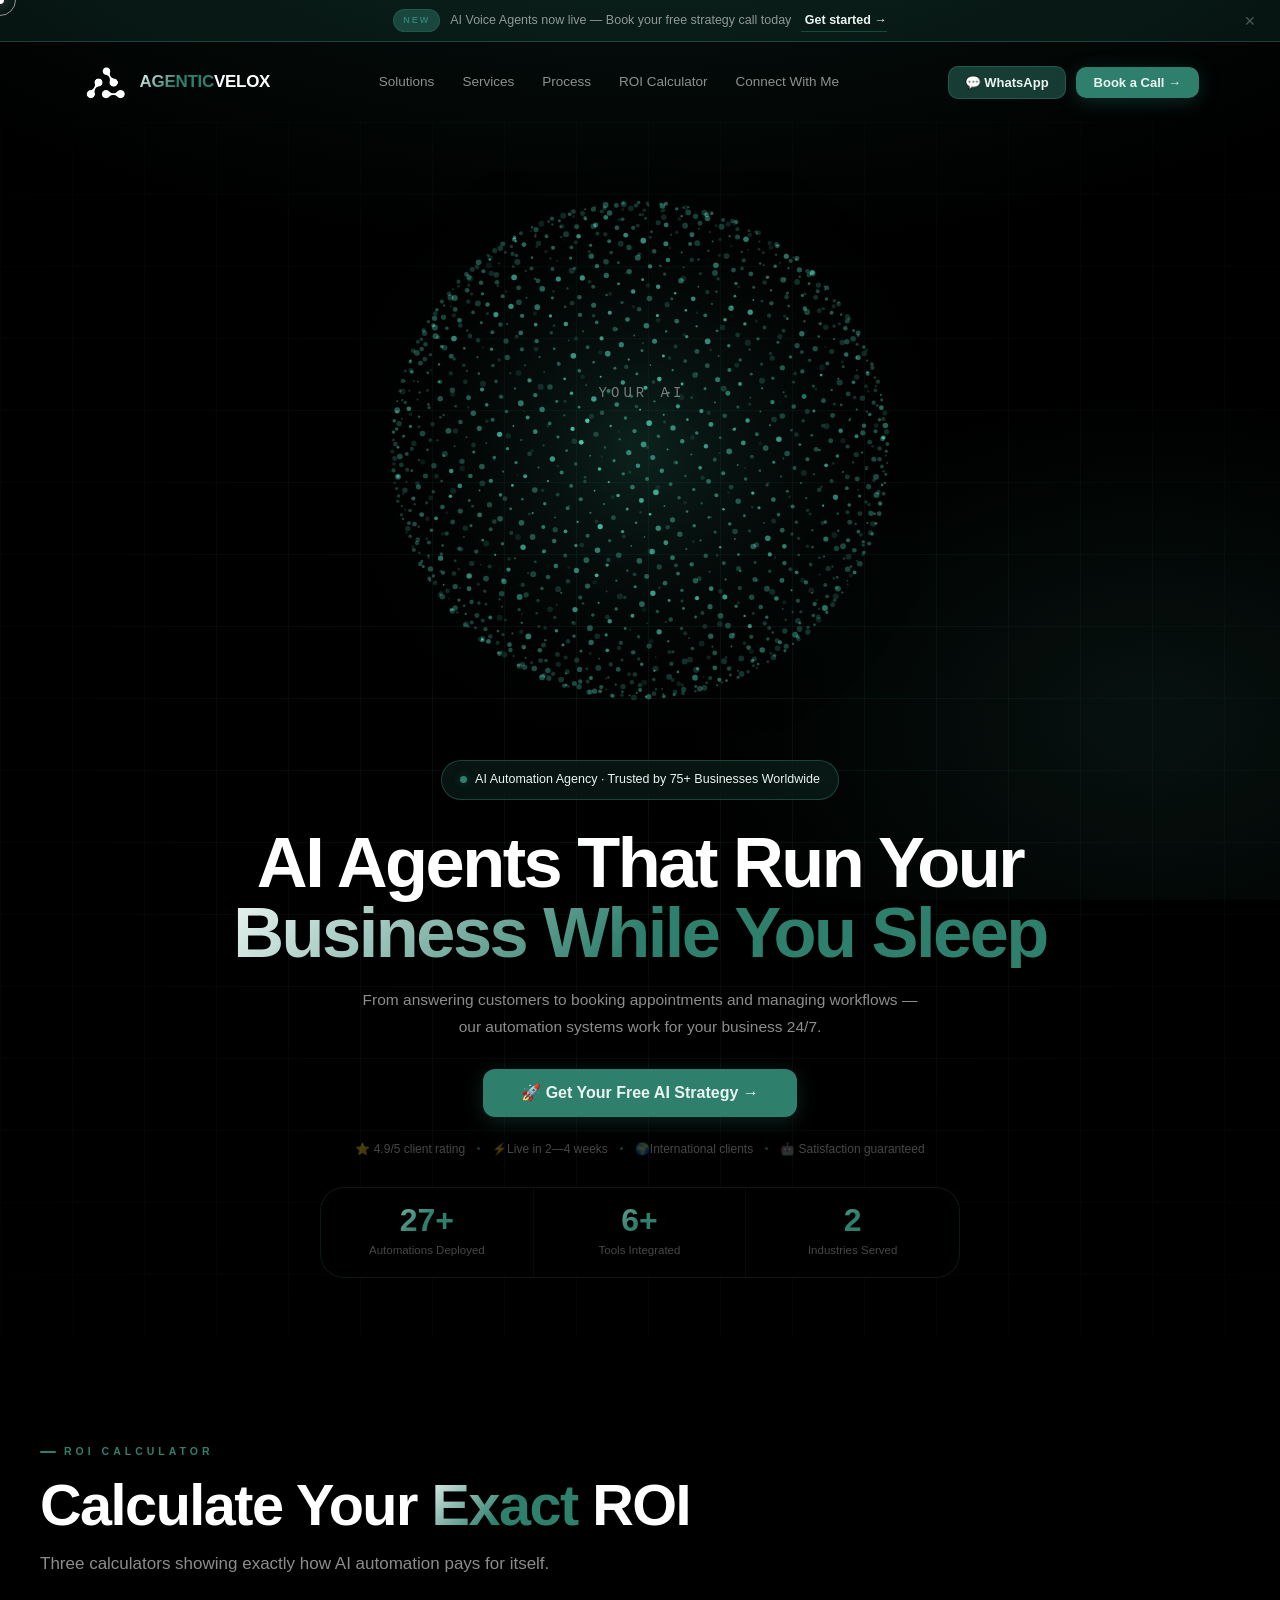
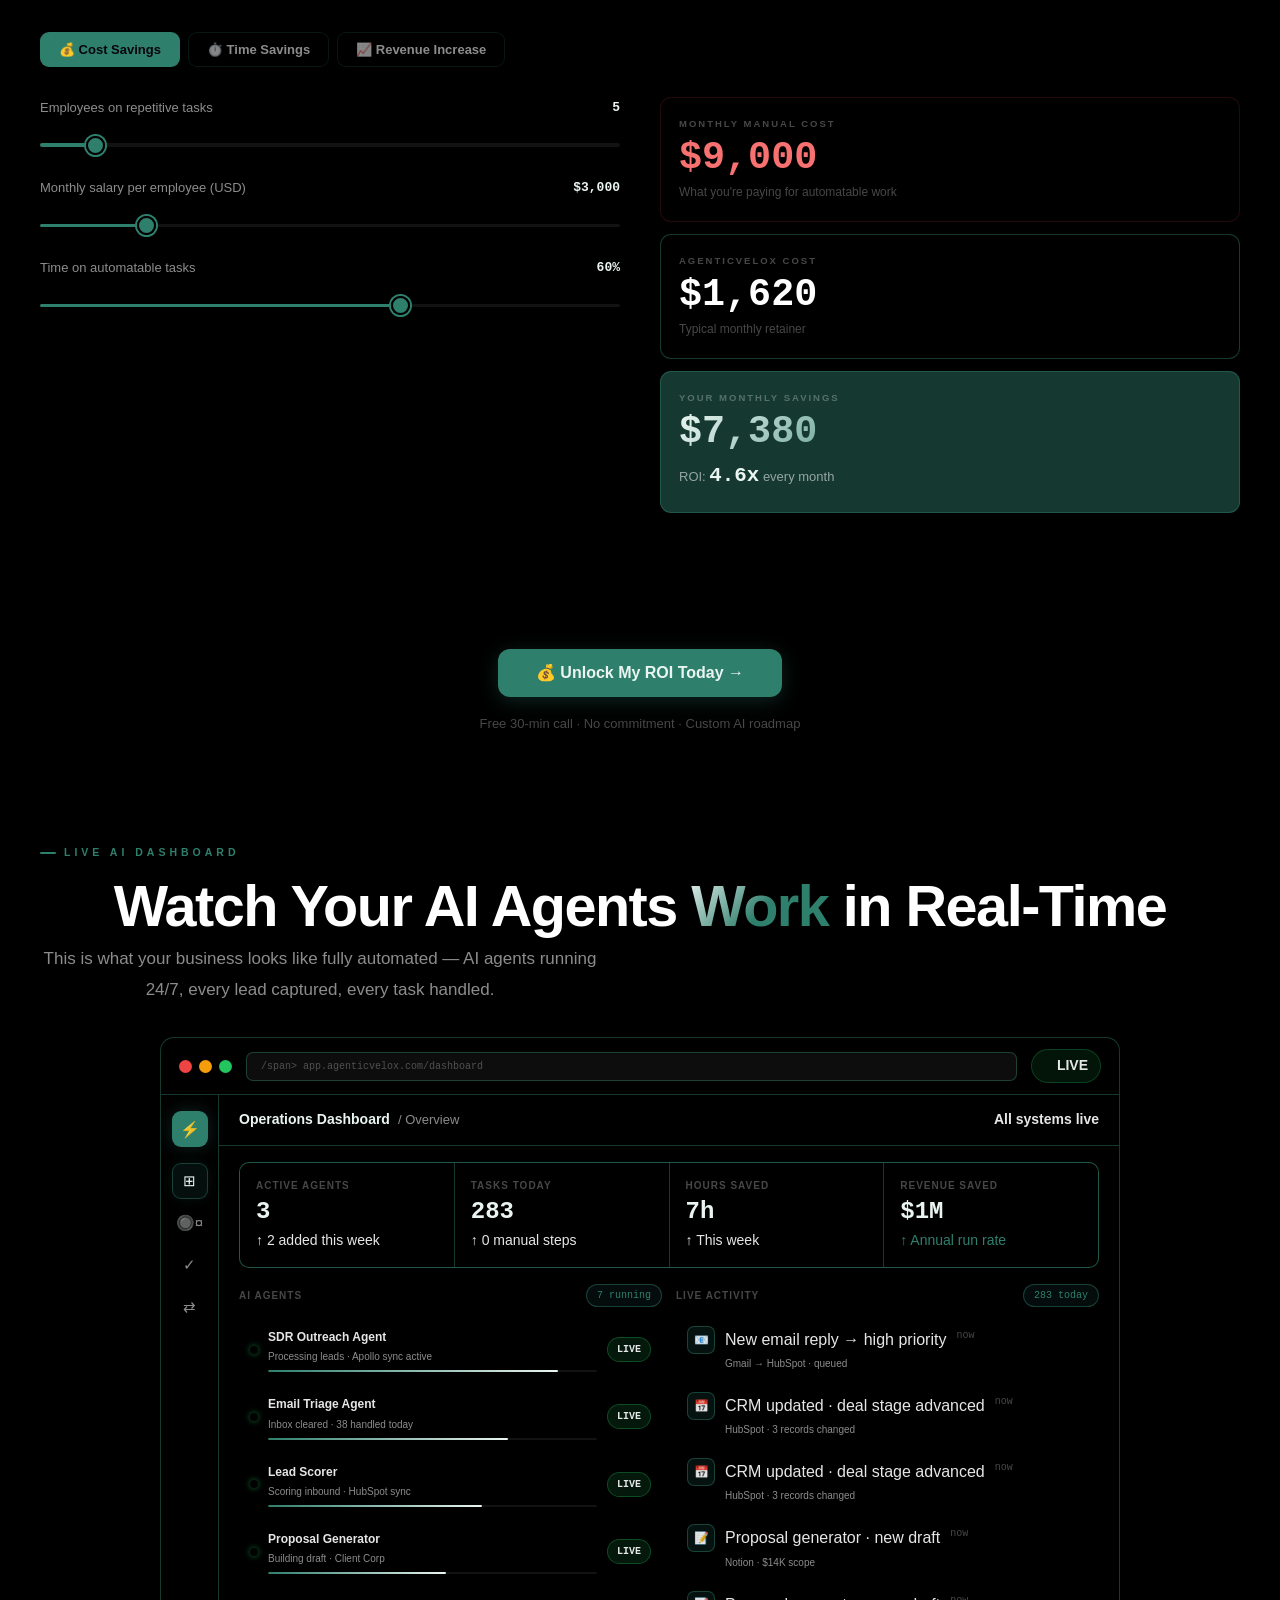
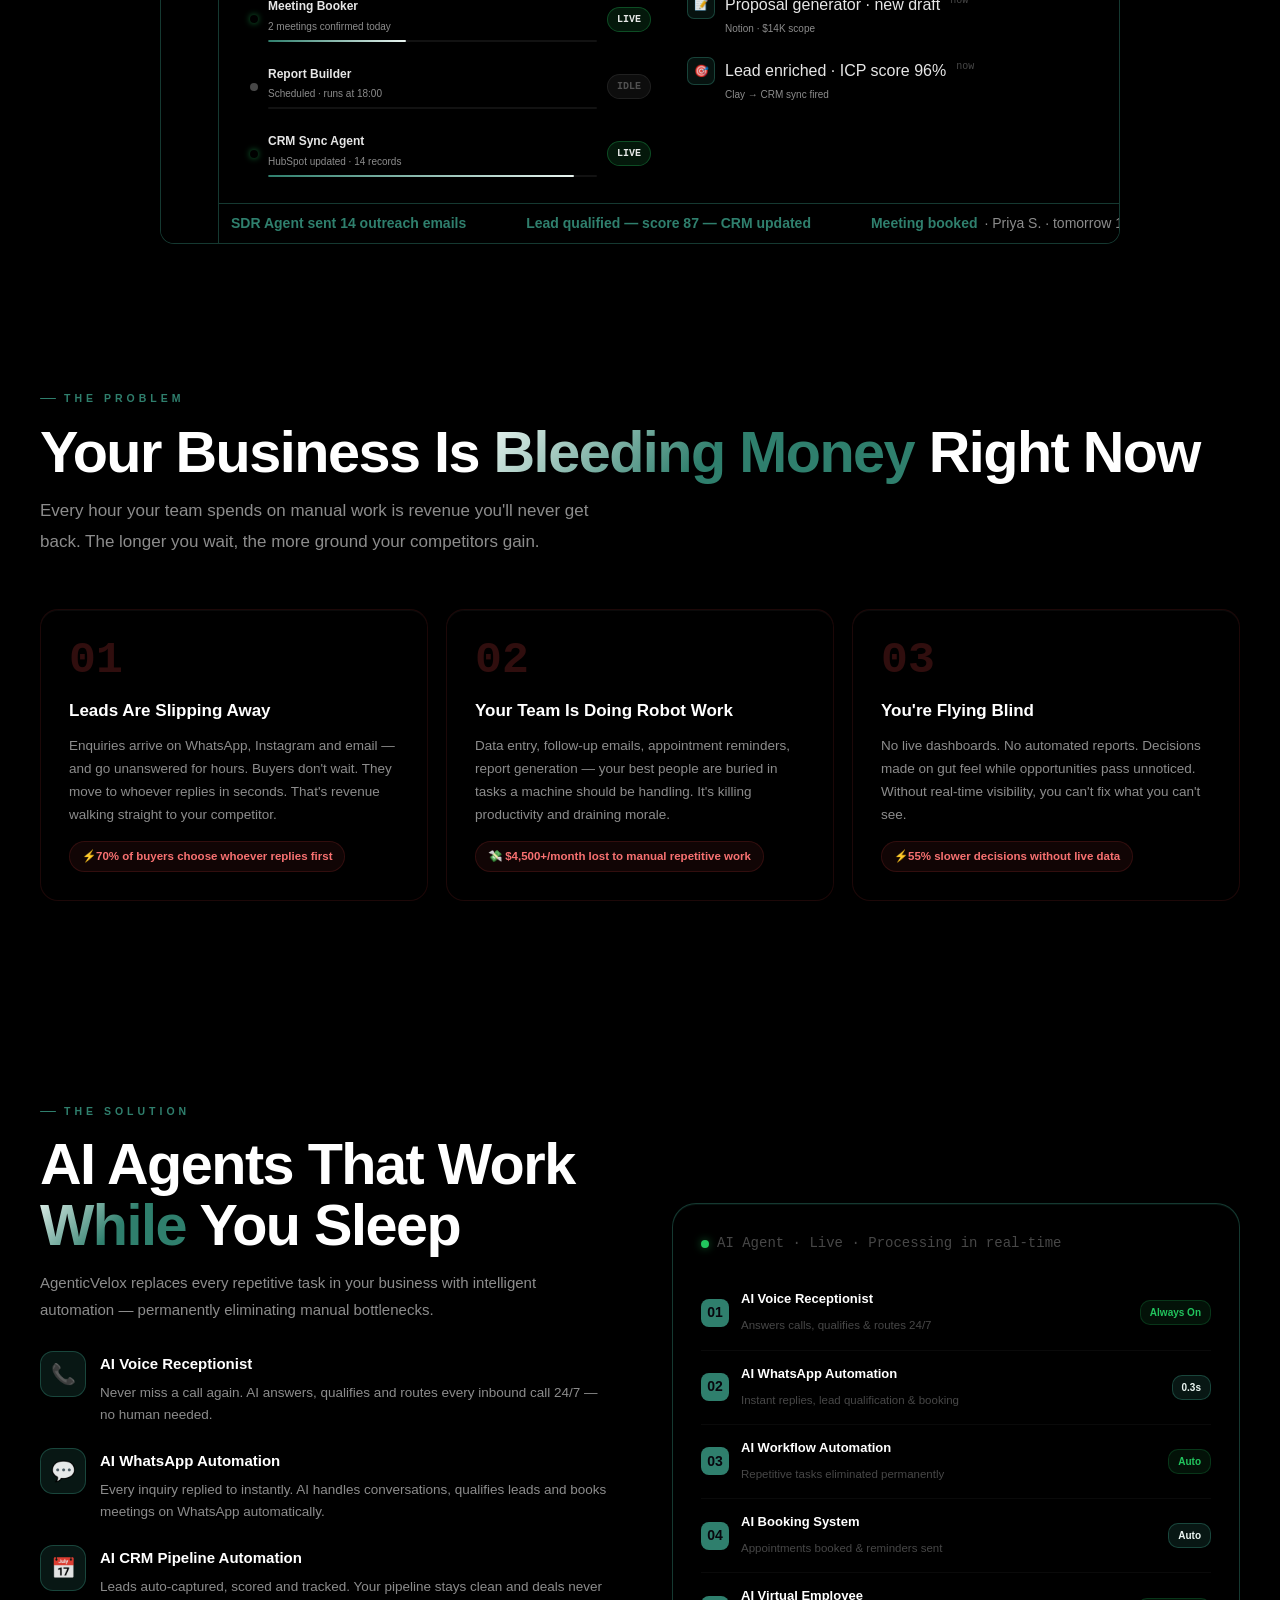
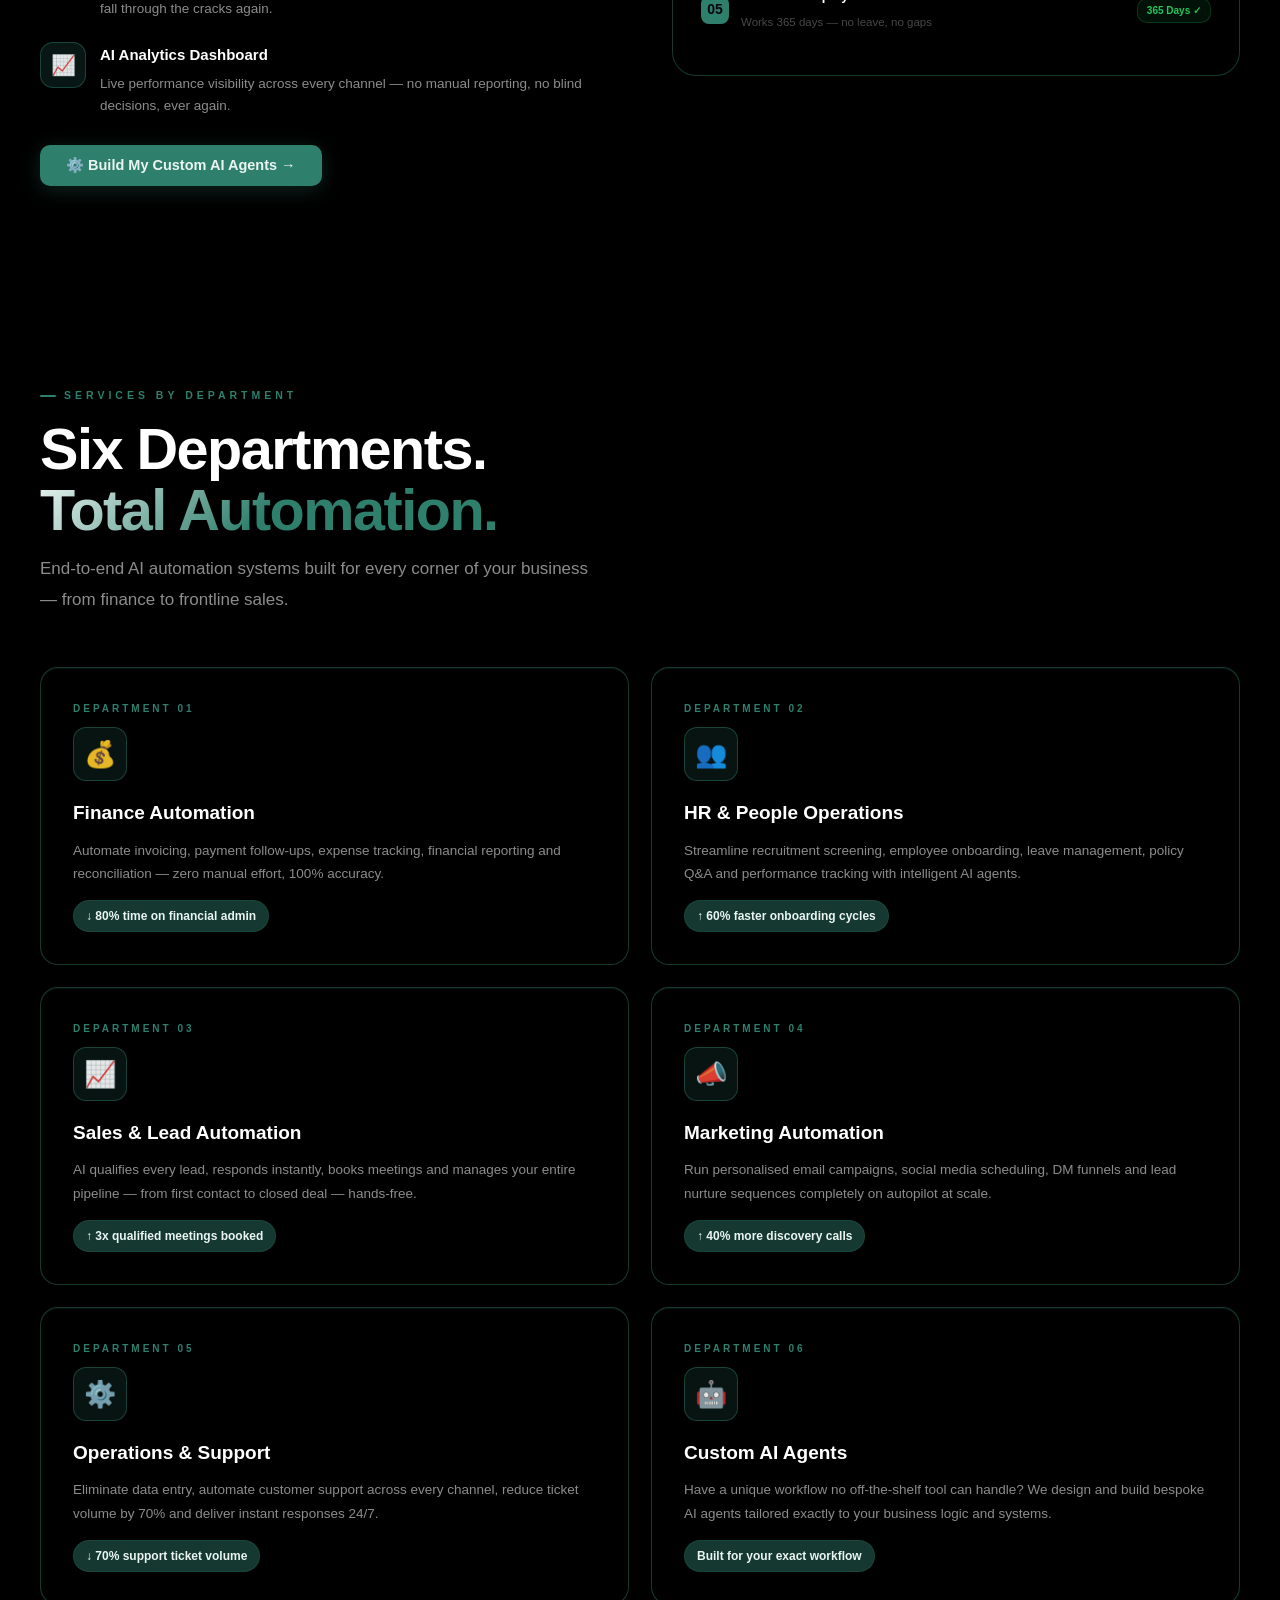
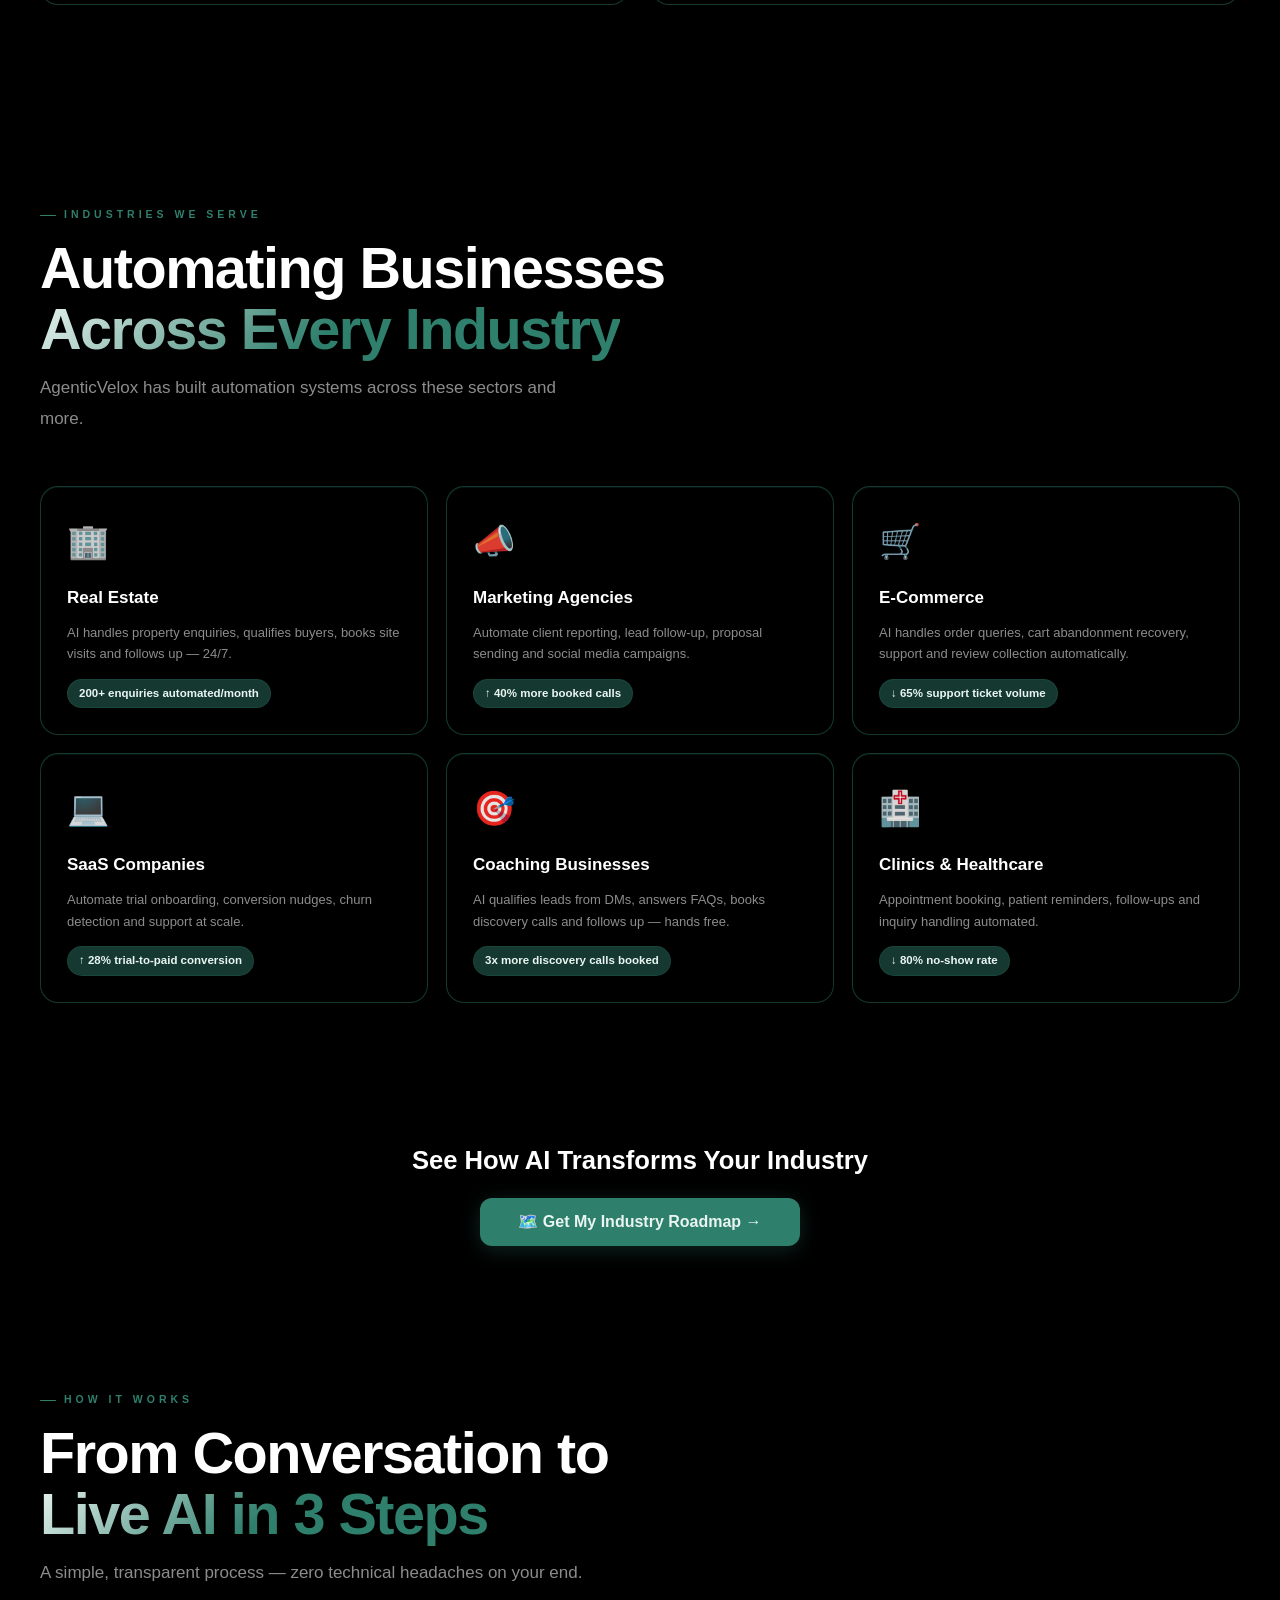
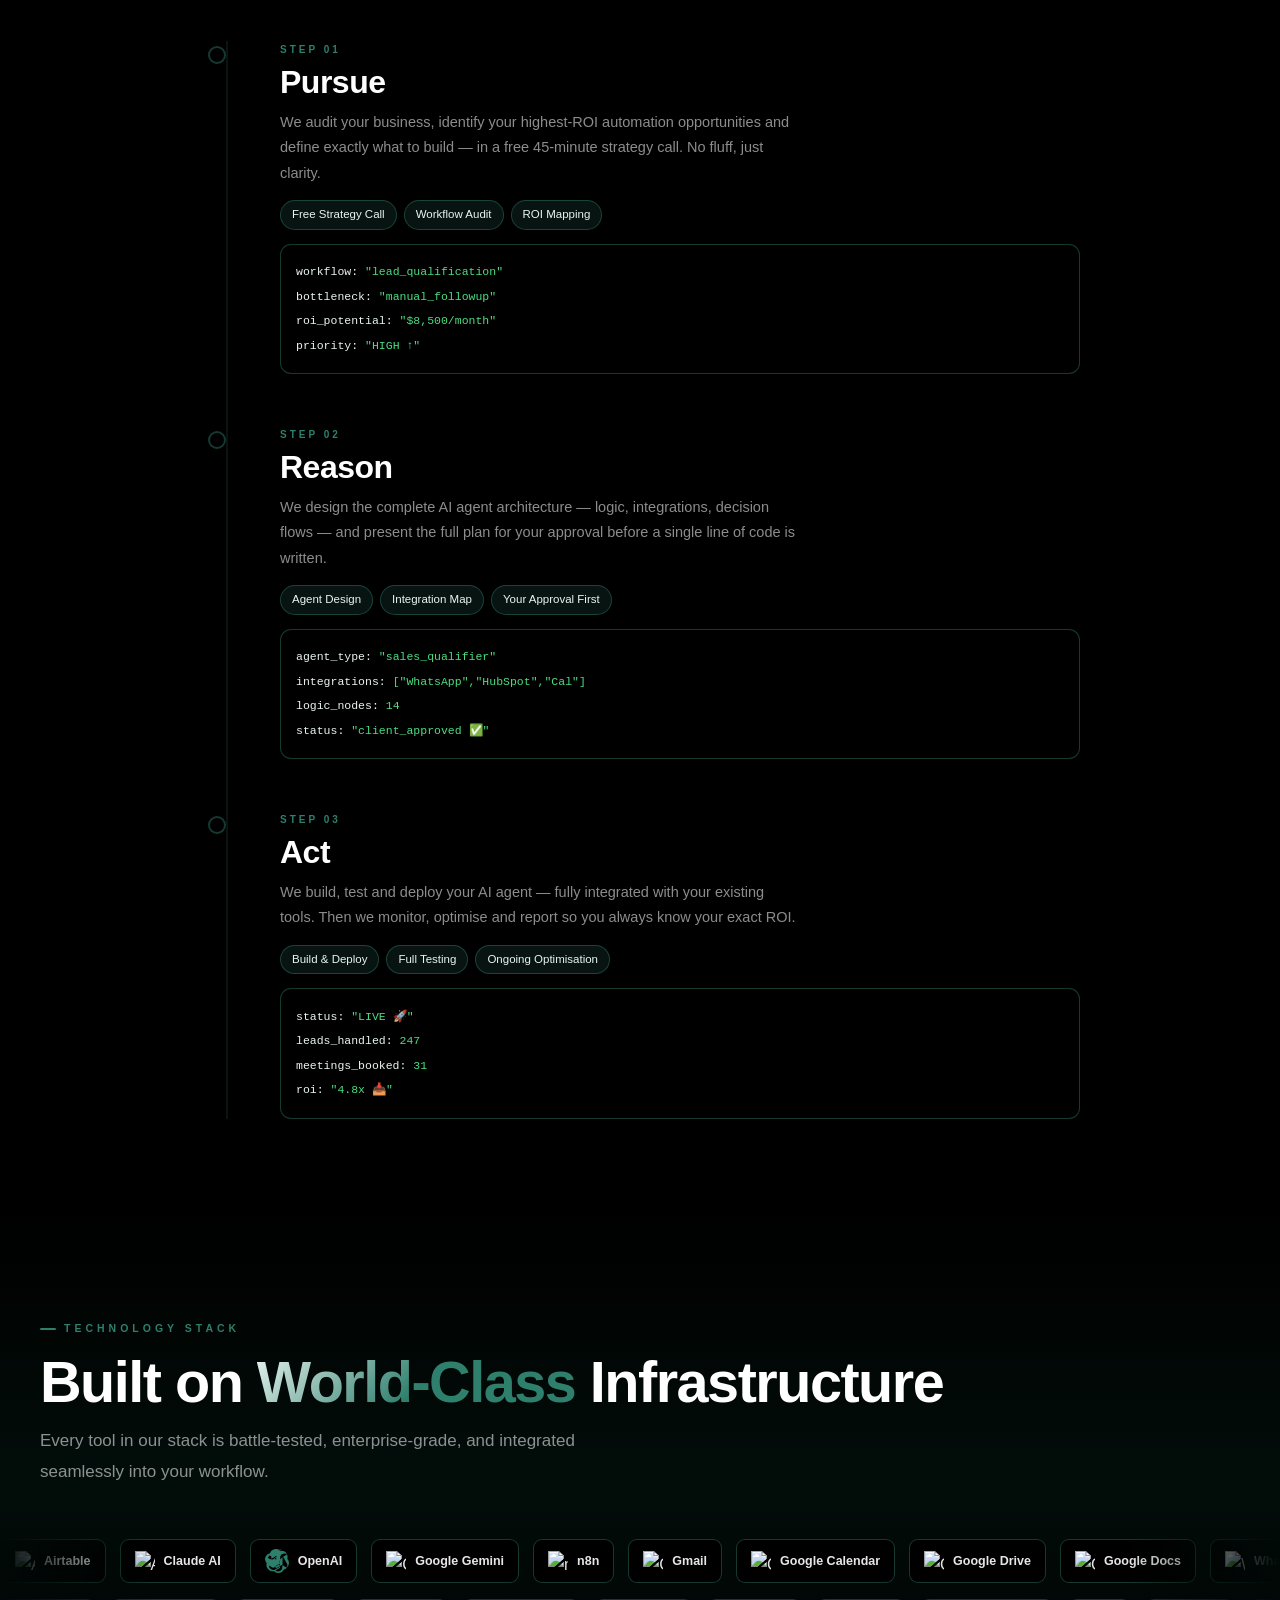
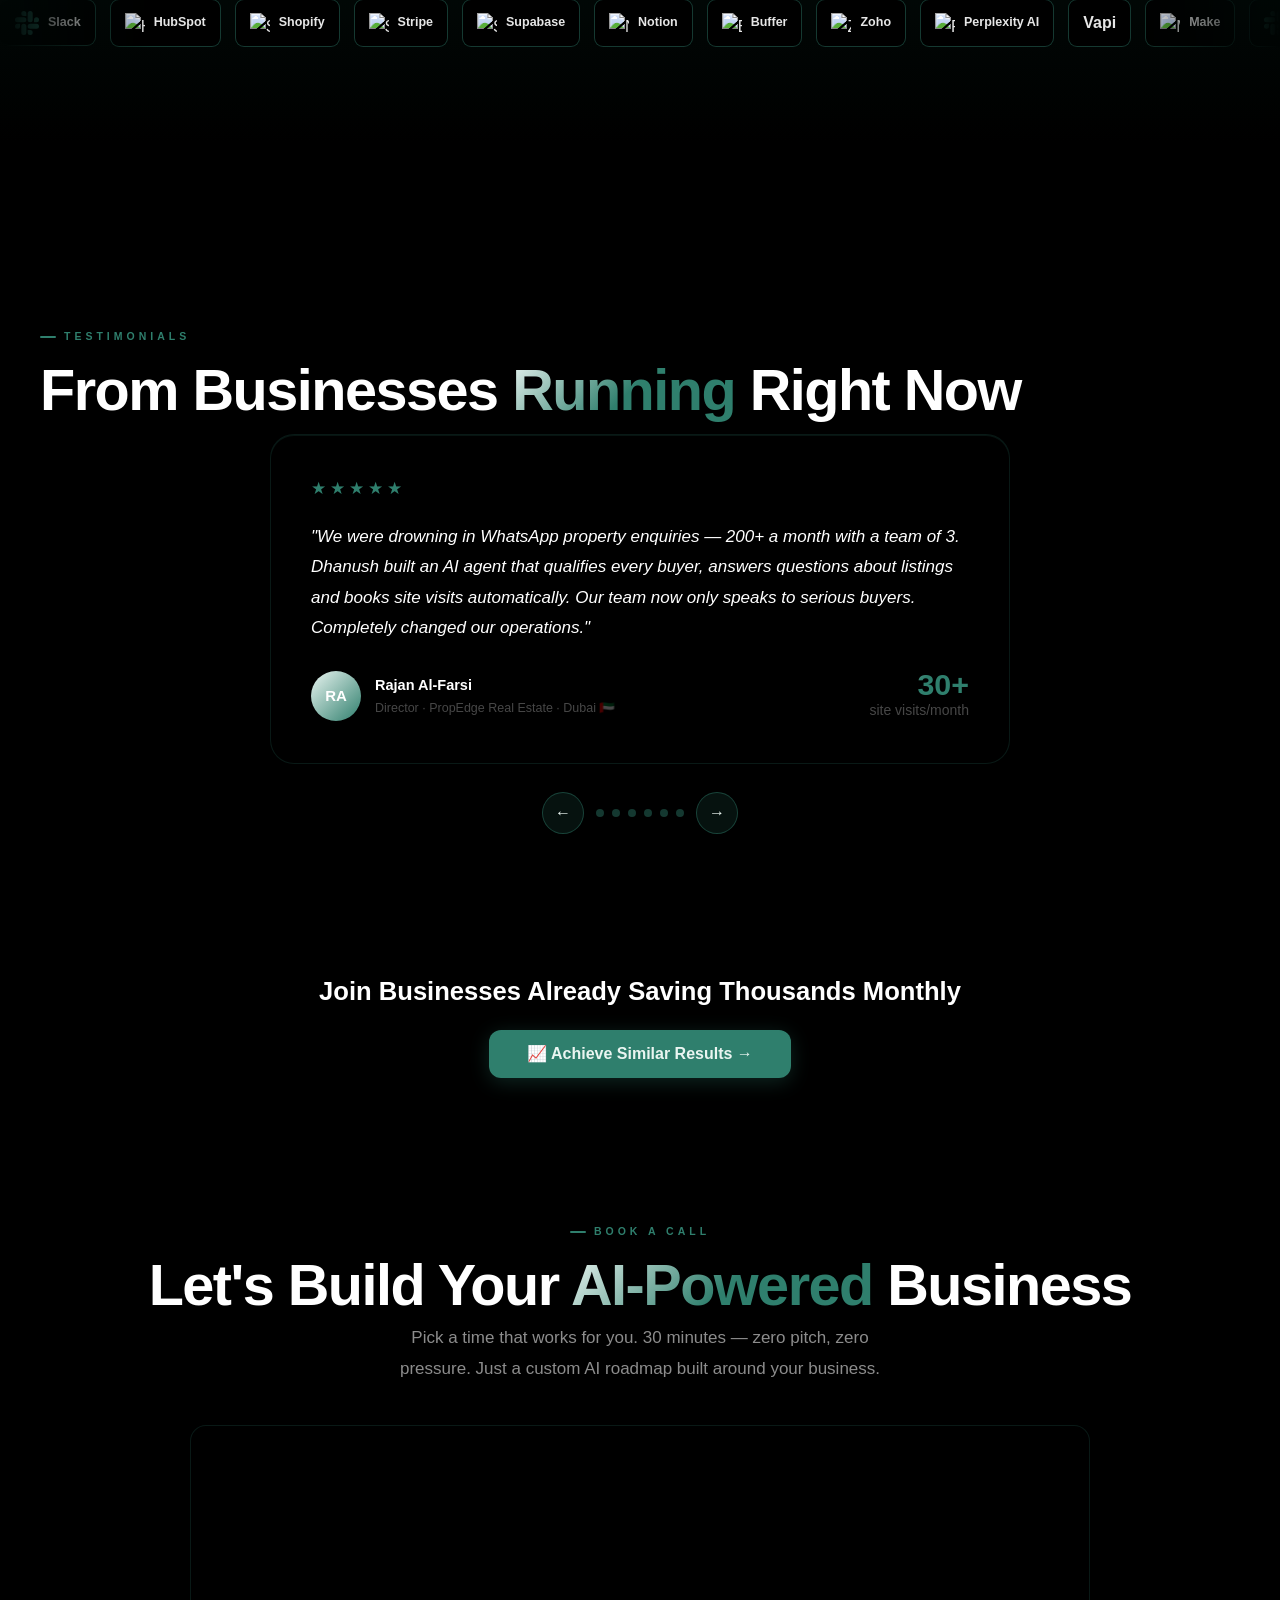
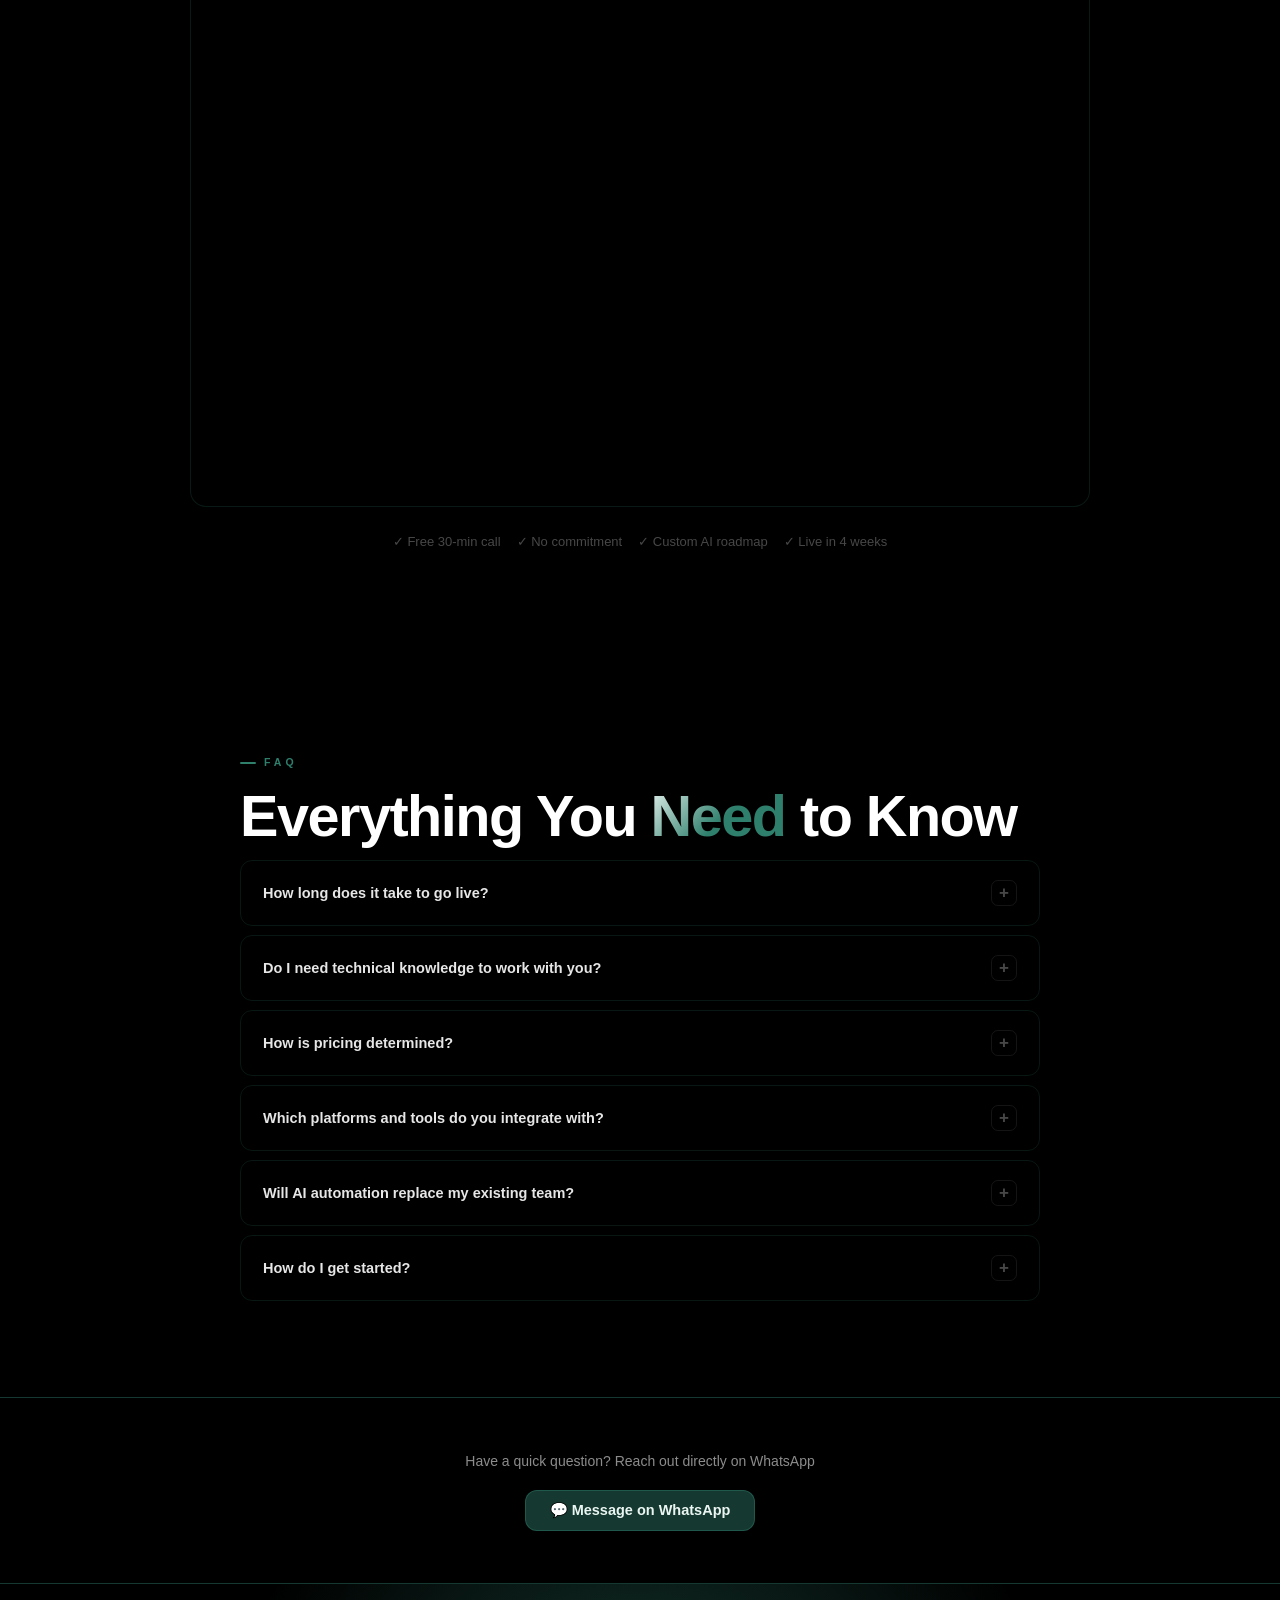
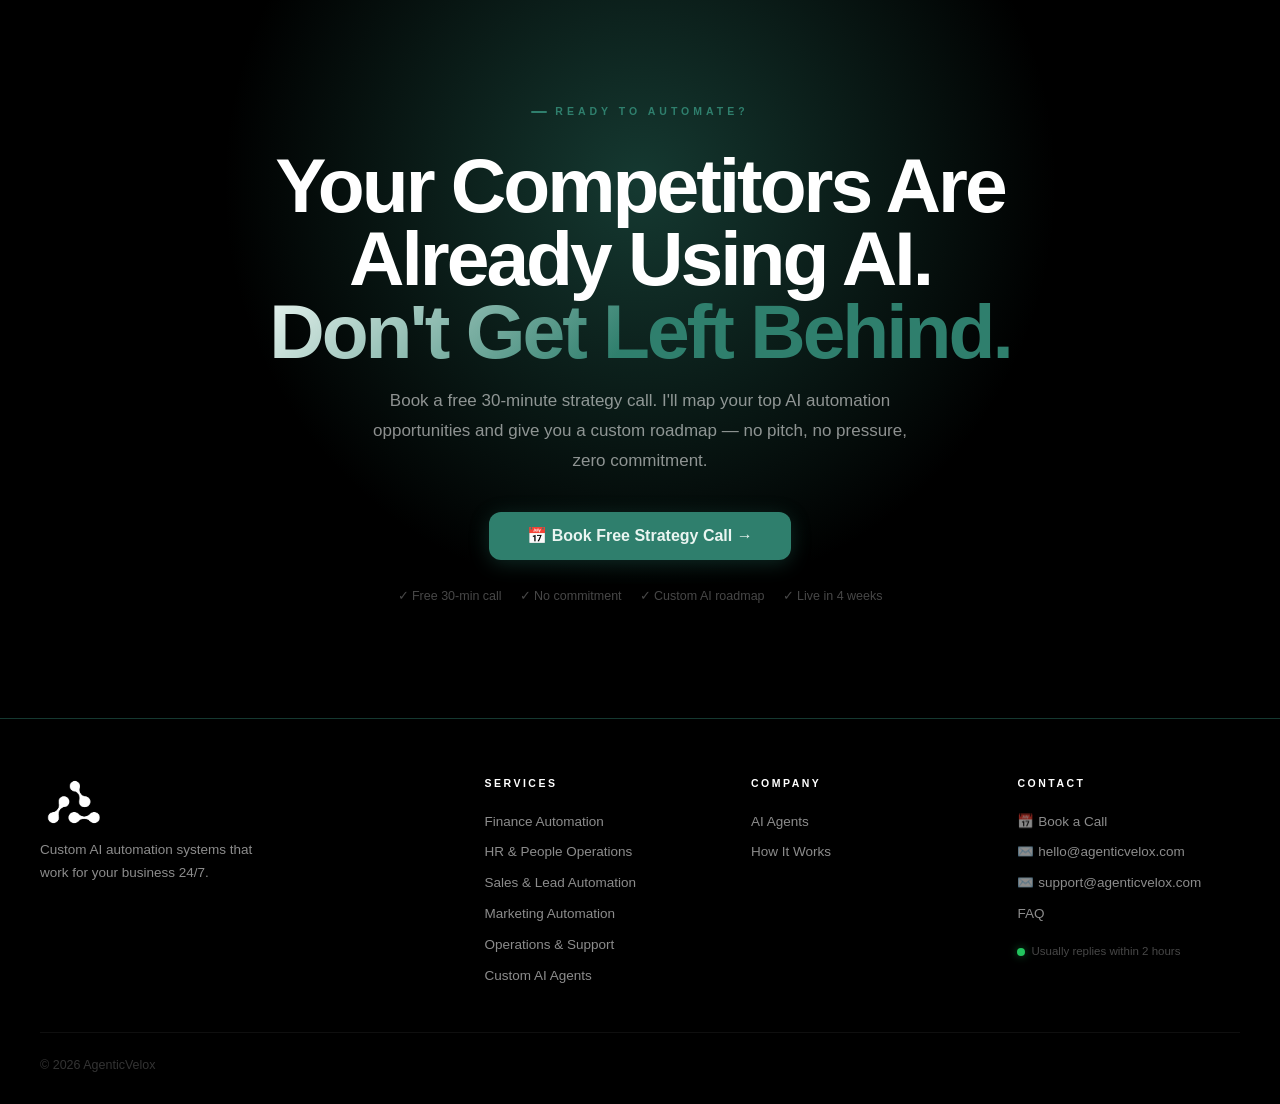
==== commit 9acba5ed: "Add files via upload" ====
--- a/index.html
+++ b/index.html
@@ -1283,9 +1283,7 @@
 
     <h1 class="hero-h1 reveal-text">
 
-  <span class="rv-line" style="animation-delay: 0.2s">AI Agents That Run Your </span><br/>
-
-  <span class="rv-line gt" style="animation-delay: 0.5s">Business While You Sleep</span>
+  <span class="rv-line" style="animation-delay: 0.2s">AI Agents That Run Your </span><br/> <span class="rv-line gt" style="animation-delay: 0.5s">Business While You Sleep</span>
 
 </h1>
 
@@ -1333,7 +1331,7 @@
 
     <div class="lbl">ROI Calculator</div>
 
-    <h2 class="h2">Calculate Your <span class="gt">Exact </span>ROI</h2>
+    <h2 class="h2">Calculate Your <span class="gt">Exact </span> ROI</h2>
 
     <p class="lead">Three calculators showing exactly how AI automation pays for itself.</p>
 
@@ -1441,7 +1439,7 @@
 
     <div class="lbl" style="justify-content:center">Live AI Dashboard</div>
 
-    <h2 class="h2" style="text-align:center;margin-bottom:8px">Watch Your AI Agents <span class="gt">Work </span>in Real-Time</h2>
+    <h2 class="h2" style="text-align:center;margin-bottom:8px">Watch Your AI Agents <span class="gt">Work </span> in Real-Time</h2>
 
     <p class="lead" style="text-align:center;margin-bottom:32px">This is what your business looks like fully automated — AI agents running 24/7, every lead captured, every task handled.</p>
 
@@ -3359,7 +3357,7 @@
 
     <div class="lbl">The Problem</div>
 
-    <h2 class="h2">Your Business Is <span class="gt">Bleeding Money </span>Right Now</h2>
+    <h2 class="h2">Your Business Is <span class="gt">Bleeding Money </span> Right Now</h2>
 
     <p class="lead">Every hour your team spends on manual work is revenue you'll never get back. The longer you wait, the more ground your competitors gain.</p>
 
@@ -3389,7 +3387,7 @@
 
         <div class="lbl">The Solution</div>
 
-        <h2 class="h2">AI Agents That Work <span class="gt">While </span>You Sleep</h2>
+        <h2 class="h2">AI Agents That Work <span class="gt">While </span> You Sleep</h2>
 
         <p style="font-size:15px;color:var(--muted);line-height:1.8;margin-bottom:28px">AgenticVelox replaces every repetitive task in your business with intelligent automation — permanently eliminating manual bottlenecks.</p>
 
@@ -3449,7 +3447,7 @@
 
     <div class="lbl">Services by Department</div>
 
-    <h2 class="h2">Six Departments.<br/> <span class="gt">Total Automation.</span></h2>
+    <h2 class="h2">Six Departments. <br/> <span class="gt">Total Automation.</span></h2>
 
     <p class="lead">End-to-end AI automation systems built for every corner of your business — from finance to frontline sales.</p>
 
@@ -3481,7 +3479,7 @@
 
     <div class="lbl">Industries We Serve</div>
 
-    <h2 class="h2">Automating Businesses<br/> <span class="gt">Across Every Industry</span></h2>
+    <h2 class="h2">Automating Businesses <br/> <span class="gt">Across Every Industry</span></h2>
 
     <p class="lead">AgenticVelox has built automation systems across these sectors and more.</p>
 
@@ -3527,7 +3525,7 @@
 
     <div class="lbl">How It Works</div>
 
-    <h2 class="h2">From Conversation to<br/> <span class="gt">Live AI in 3 Steps</span></h2>
+    <h2 class="h2">From Conversation to <br/> <span class="gt">Live AI in 3 Steps</span></h2>
 
     <p class="lead">A simple, transparent process — zero technical headaches on your end.</p>
 
@@ -3611,7 +3609,7 @@
 
     <div class="lbl">Technology Stack</div>
 
-    <h2 class="h2">Built on <span class="gt">World-Class </span>Infrastructure</h2>
+    <h2 class="h2">Built on <span class="gt">World-Class </span> Infrastructure</h2>
 
     <p class="lead">Every tool in our stack is battle-tested, enterprise-grade, and integrated seamlessly into your workflow.</p>
 
@@ -3751,7 +3749,7 @@
 
     <div class="lbl">Testimonials</div>
 
-    <h2 class="h2">From Businesses <span class="gt">Running </span>Right Now</h2>
+    <h2 class="h2">From Businesses <span class="gt">Running </span> Right Now</h2>
 
     <div class="testi-outer">
 
@@ -3811,7 +3809,7 @@
 
     <div class="lbl" style="justify-content:center">Book a Call</div>
 
-    <h2 class="h2" style="margin-bottom:8px">Let's Build Your <span class="gt">AI-Powered </span>Business</h2>
+    <h2 class="h2" style="margin-bottom:8px">Let's Build Your <span class="gt">AI-Powered </span> Business</h2>
 
     <p class="lead" style="margin-bottom:40px;max-width:520px;margin-left:auto;margin-right:auto">Pick a time that works for you. 30 minutes — zero pitch, zero pressure. Just a custom AI roadmap built around your business.</p>
 
@@ -3847,7 +3845,7 @@
 
     <div class="lbl">FAQ</div>
 
-    <h2 class="h2">Everything You <span class="gt">Need </span>to Know</h2>
+    <h2 class="h2">Everything You <span class="gt">Need </span> to Know</h2>
 
     <div class="faq-list">
 
@@ -3895,7 +3893,7 @@
 
       <div class="lbl" style="justify-content:center">Ready to automate?</div>
 
-      <h2 class="fcta-h2">Your Competitors Are<br/>Already Using AI.<br/> <span class="gt">Don't Get Left Behind.</span></h2>
+      <h2 class="fcta-h2">Your Competitors Are<br/>Already Using AI. <br/> <span class="gt">Don't Get Left Behind.</span></h2>
 
       <p class="fcta-p">Book a free 30-minute strategy call. I'll map your top AI automation opportunities and give you a custom roadmap — no pitch, no pressure, zero commitment.</p>
 
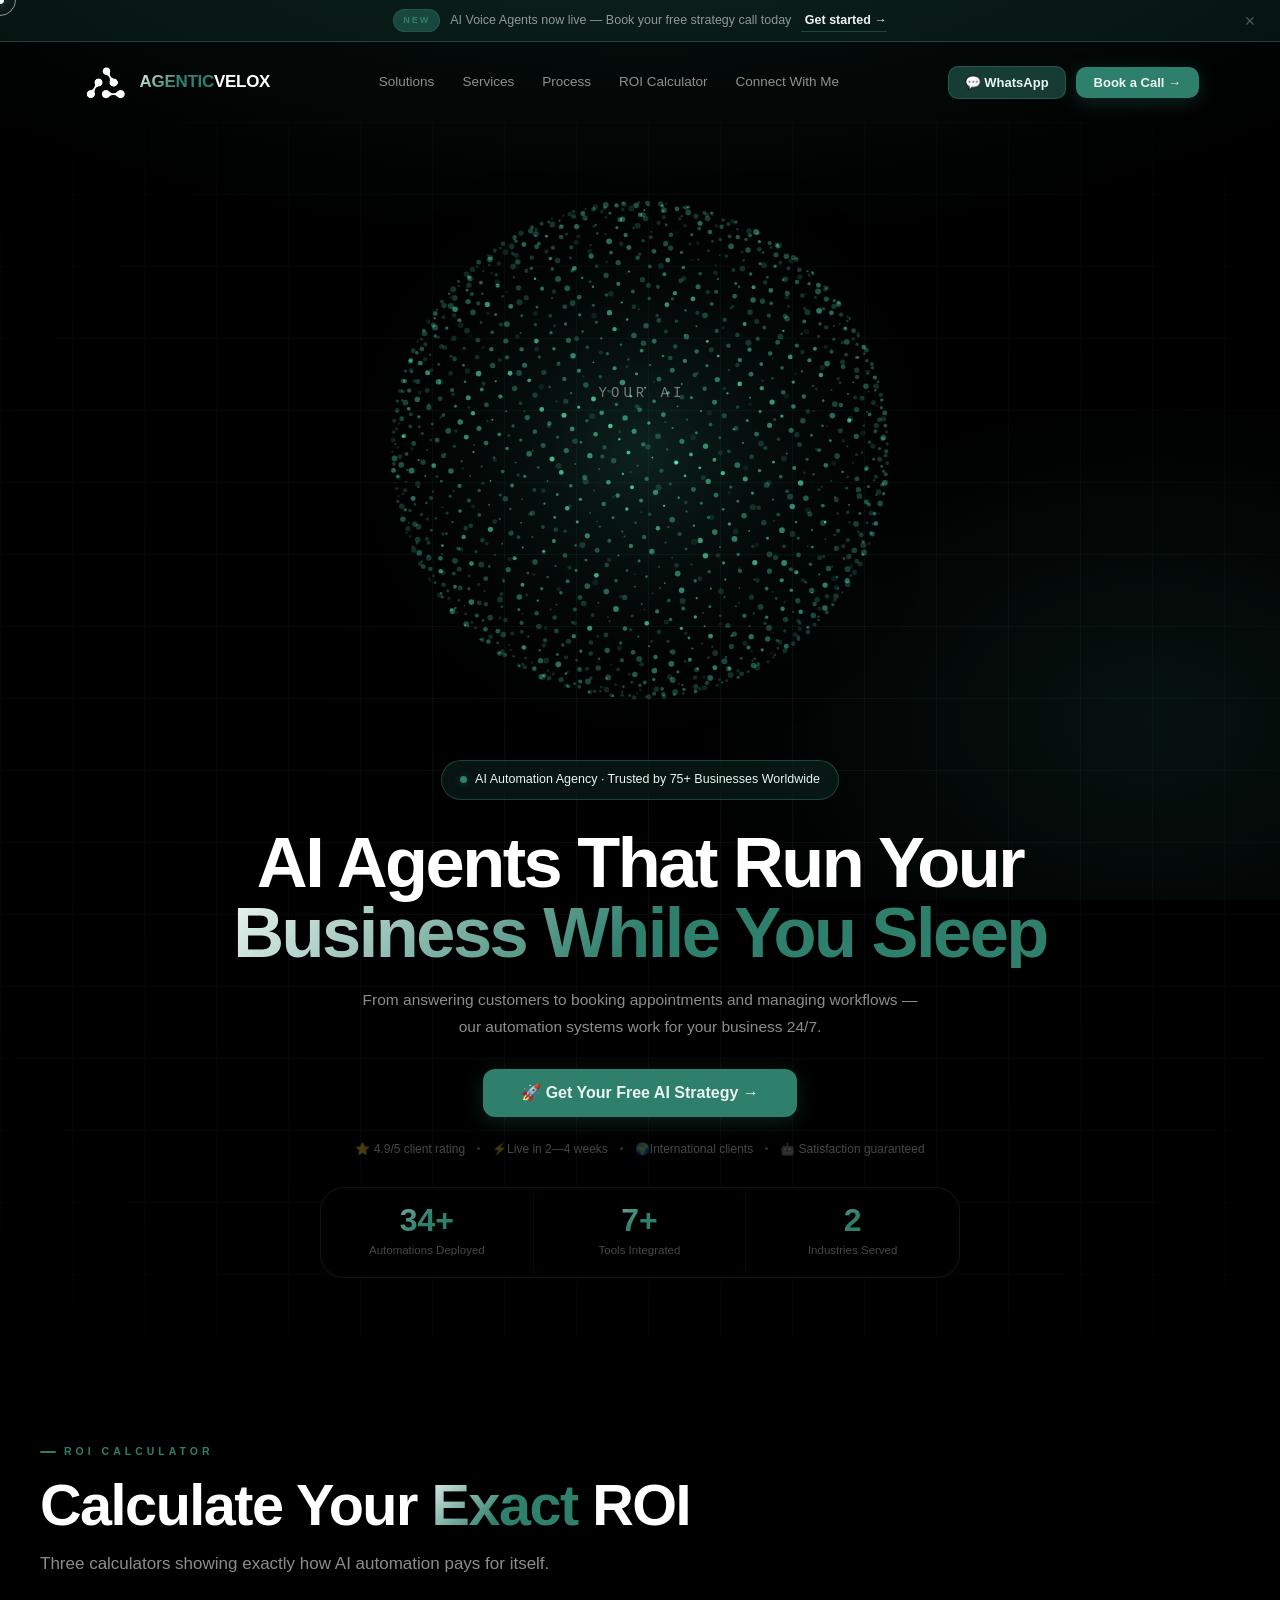
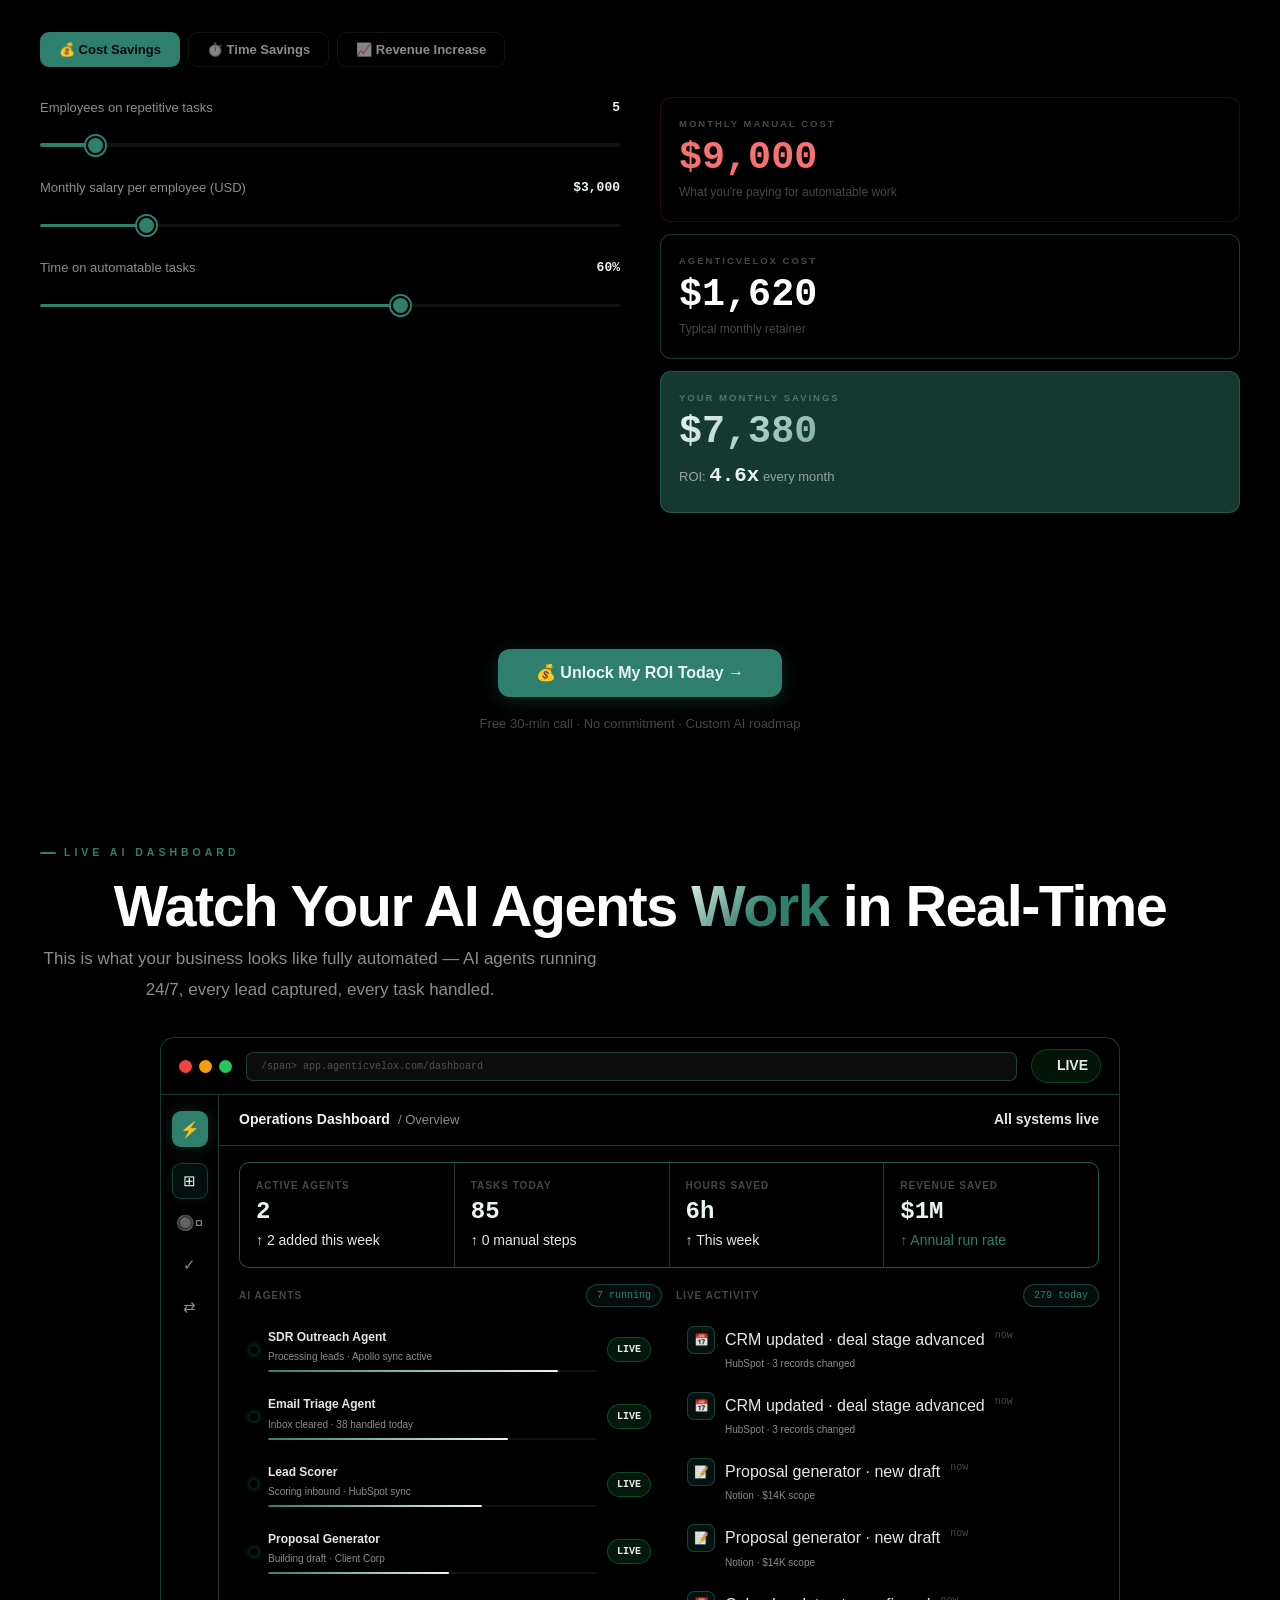
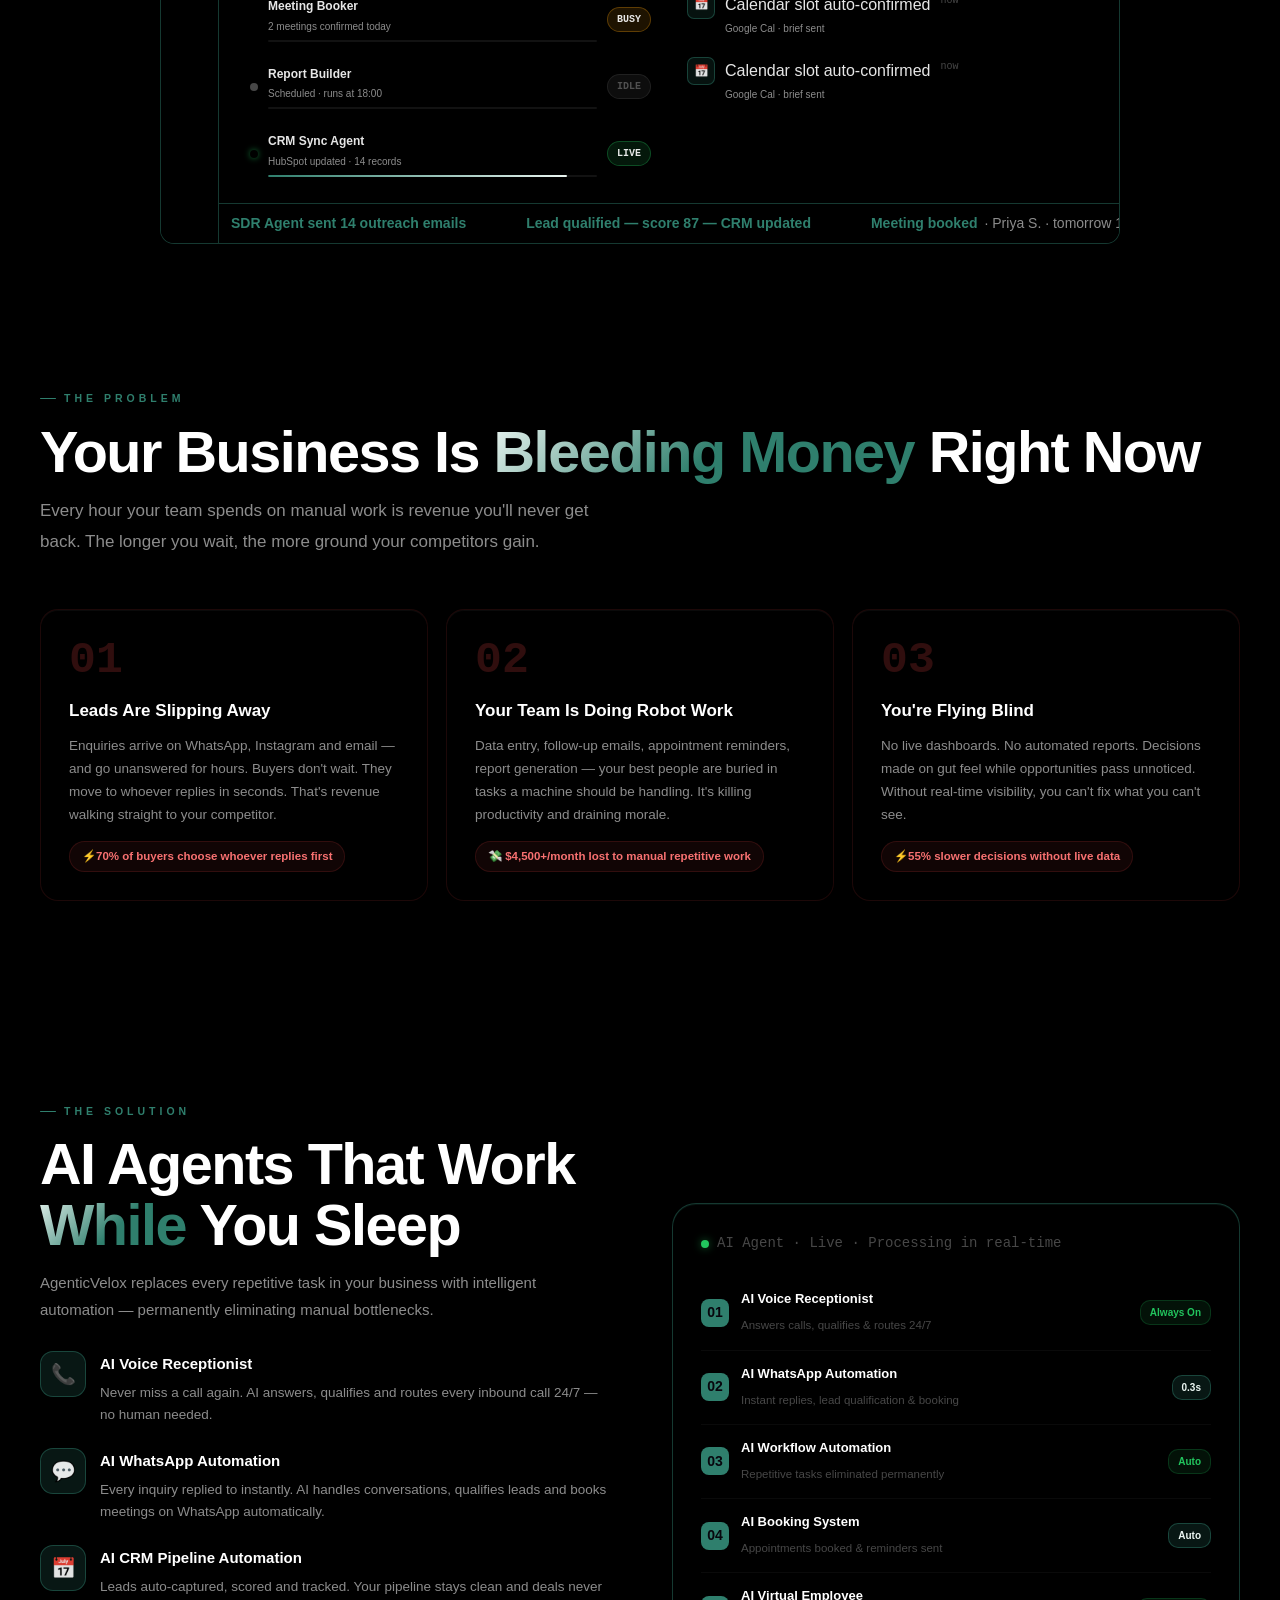
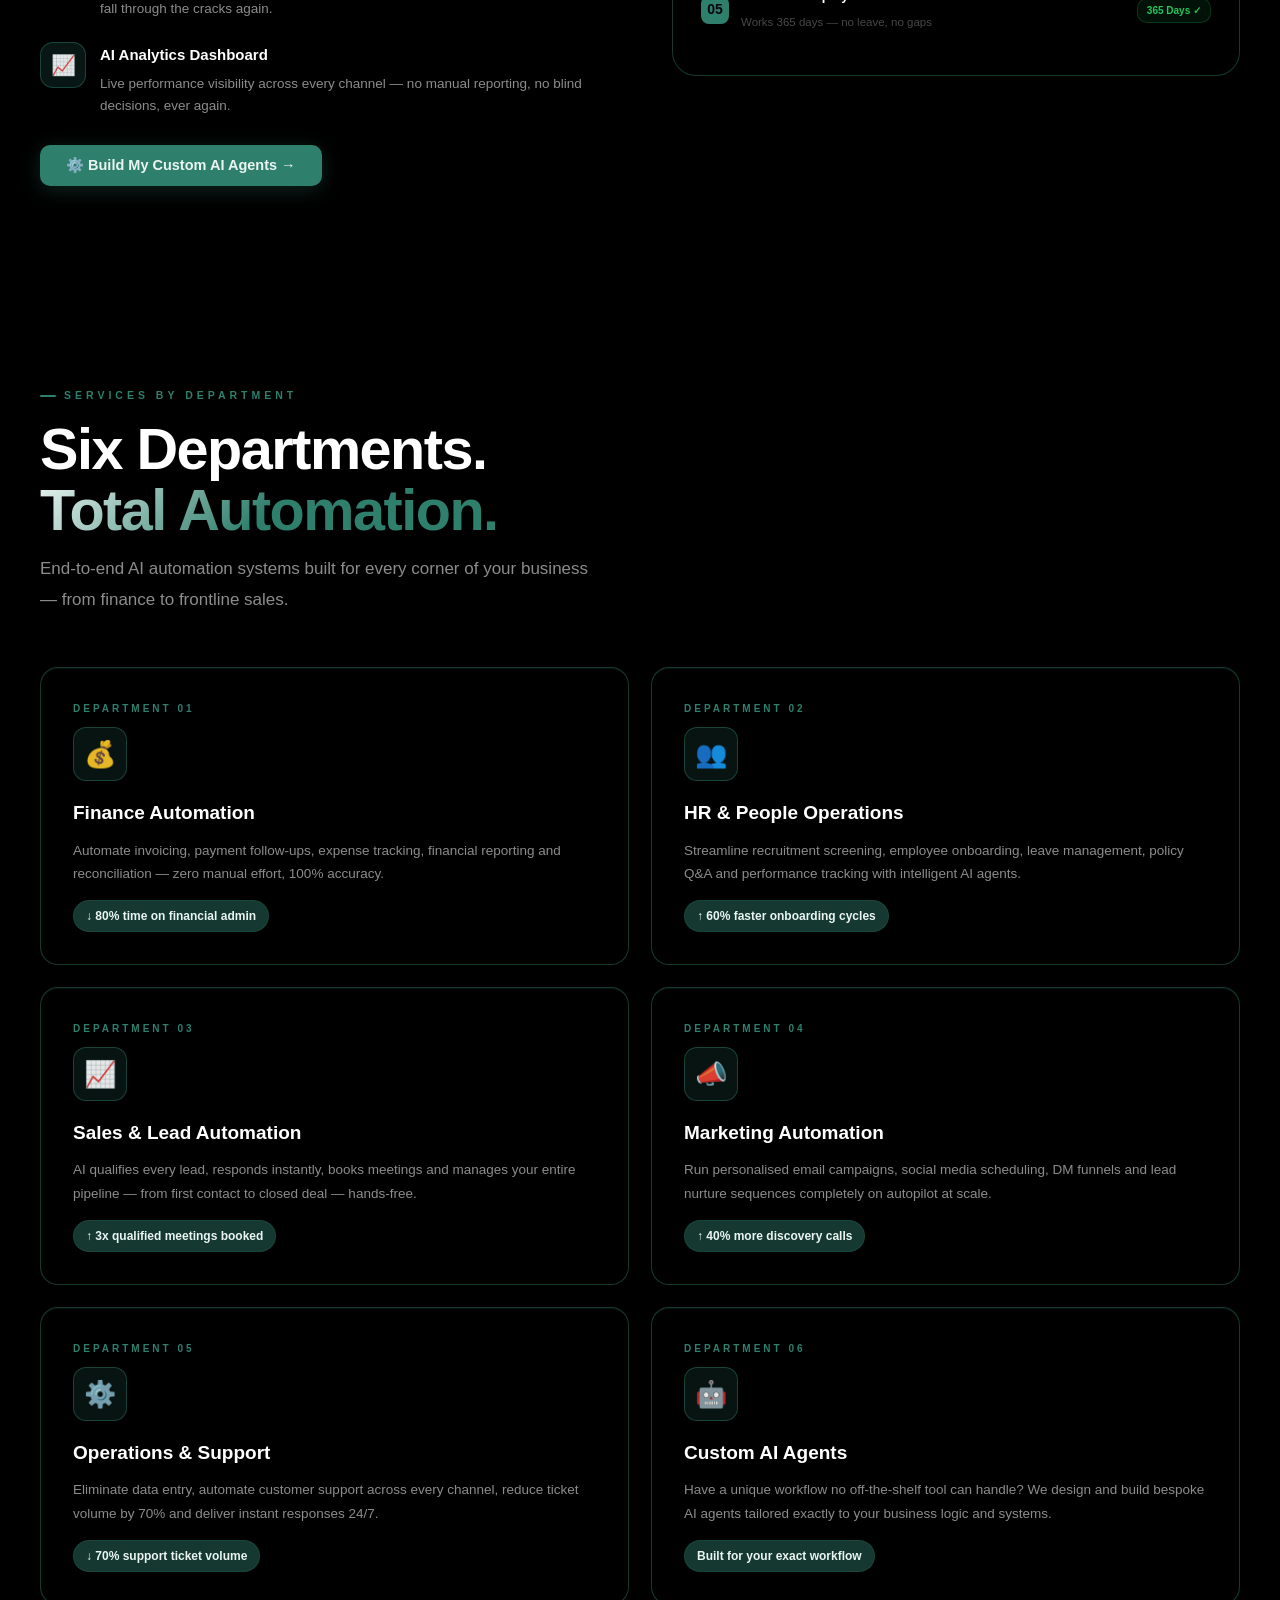
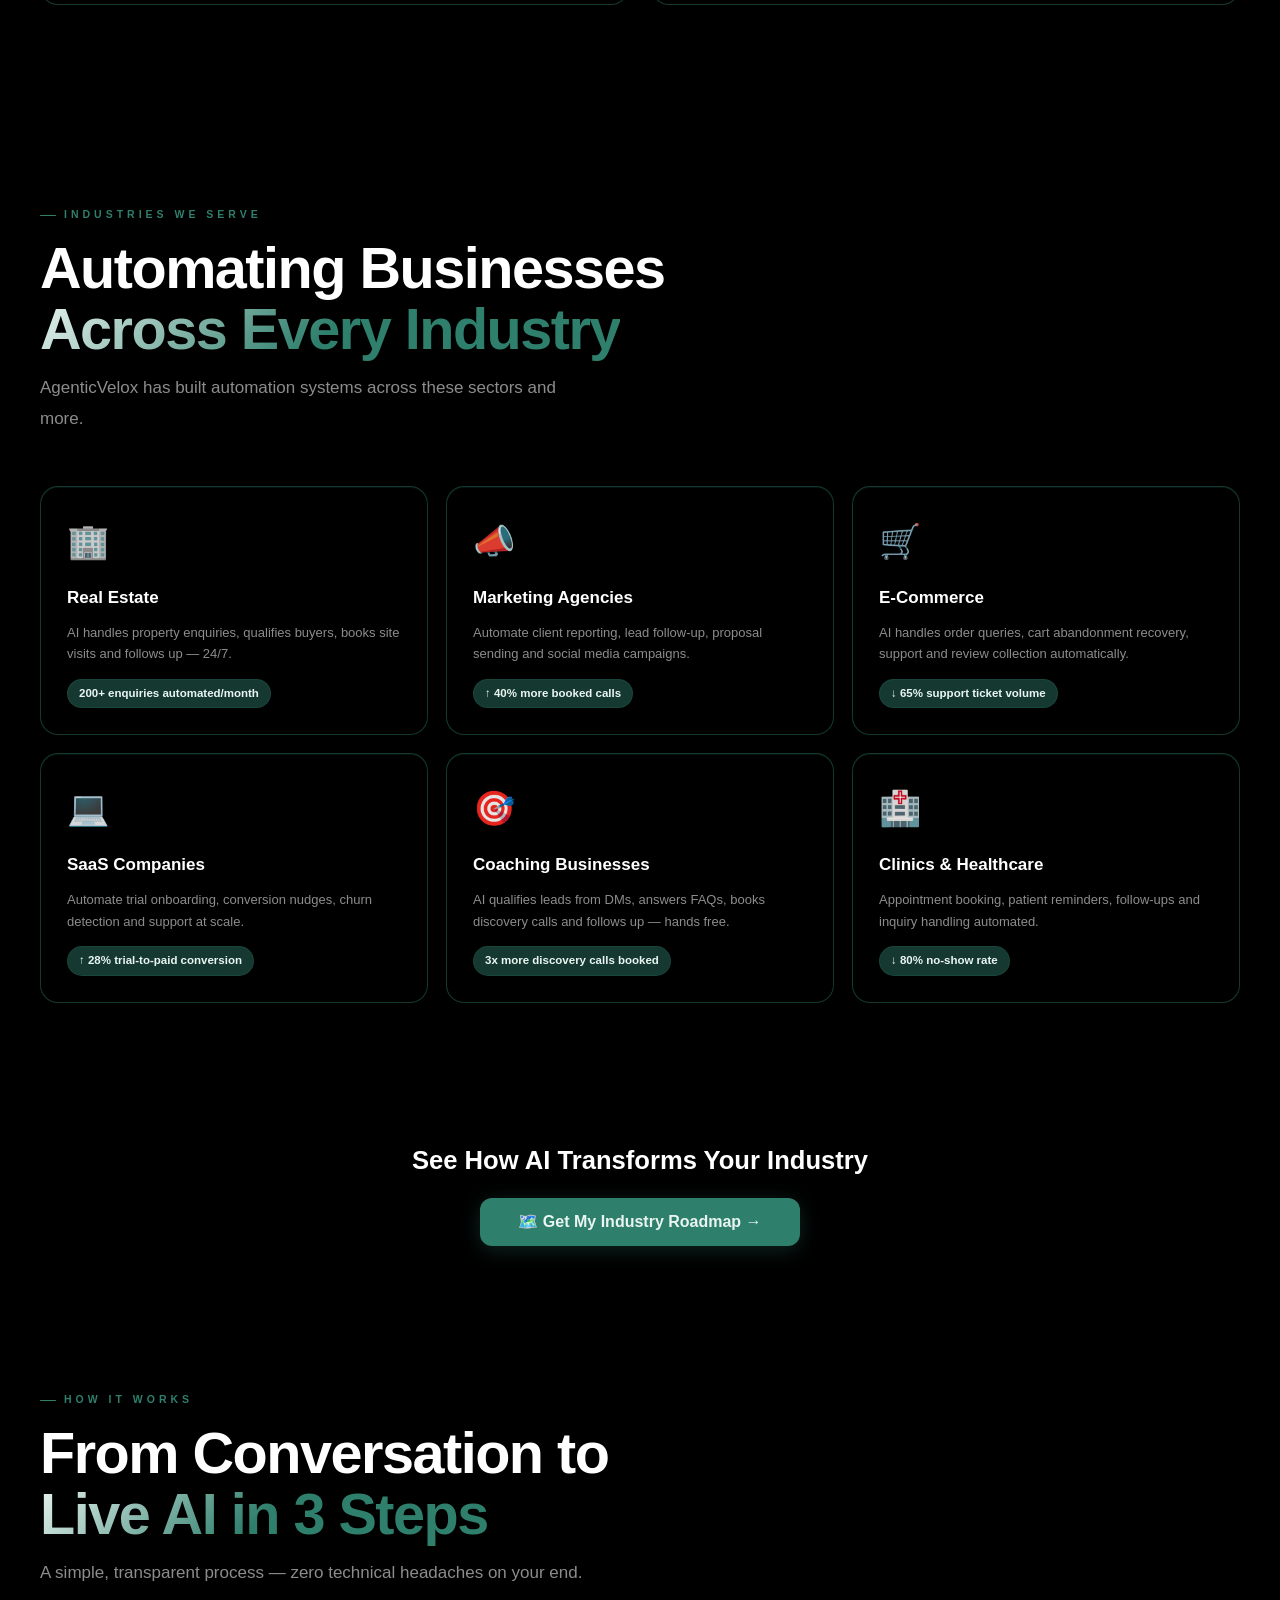
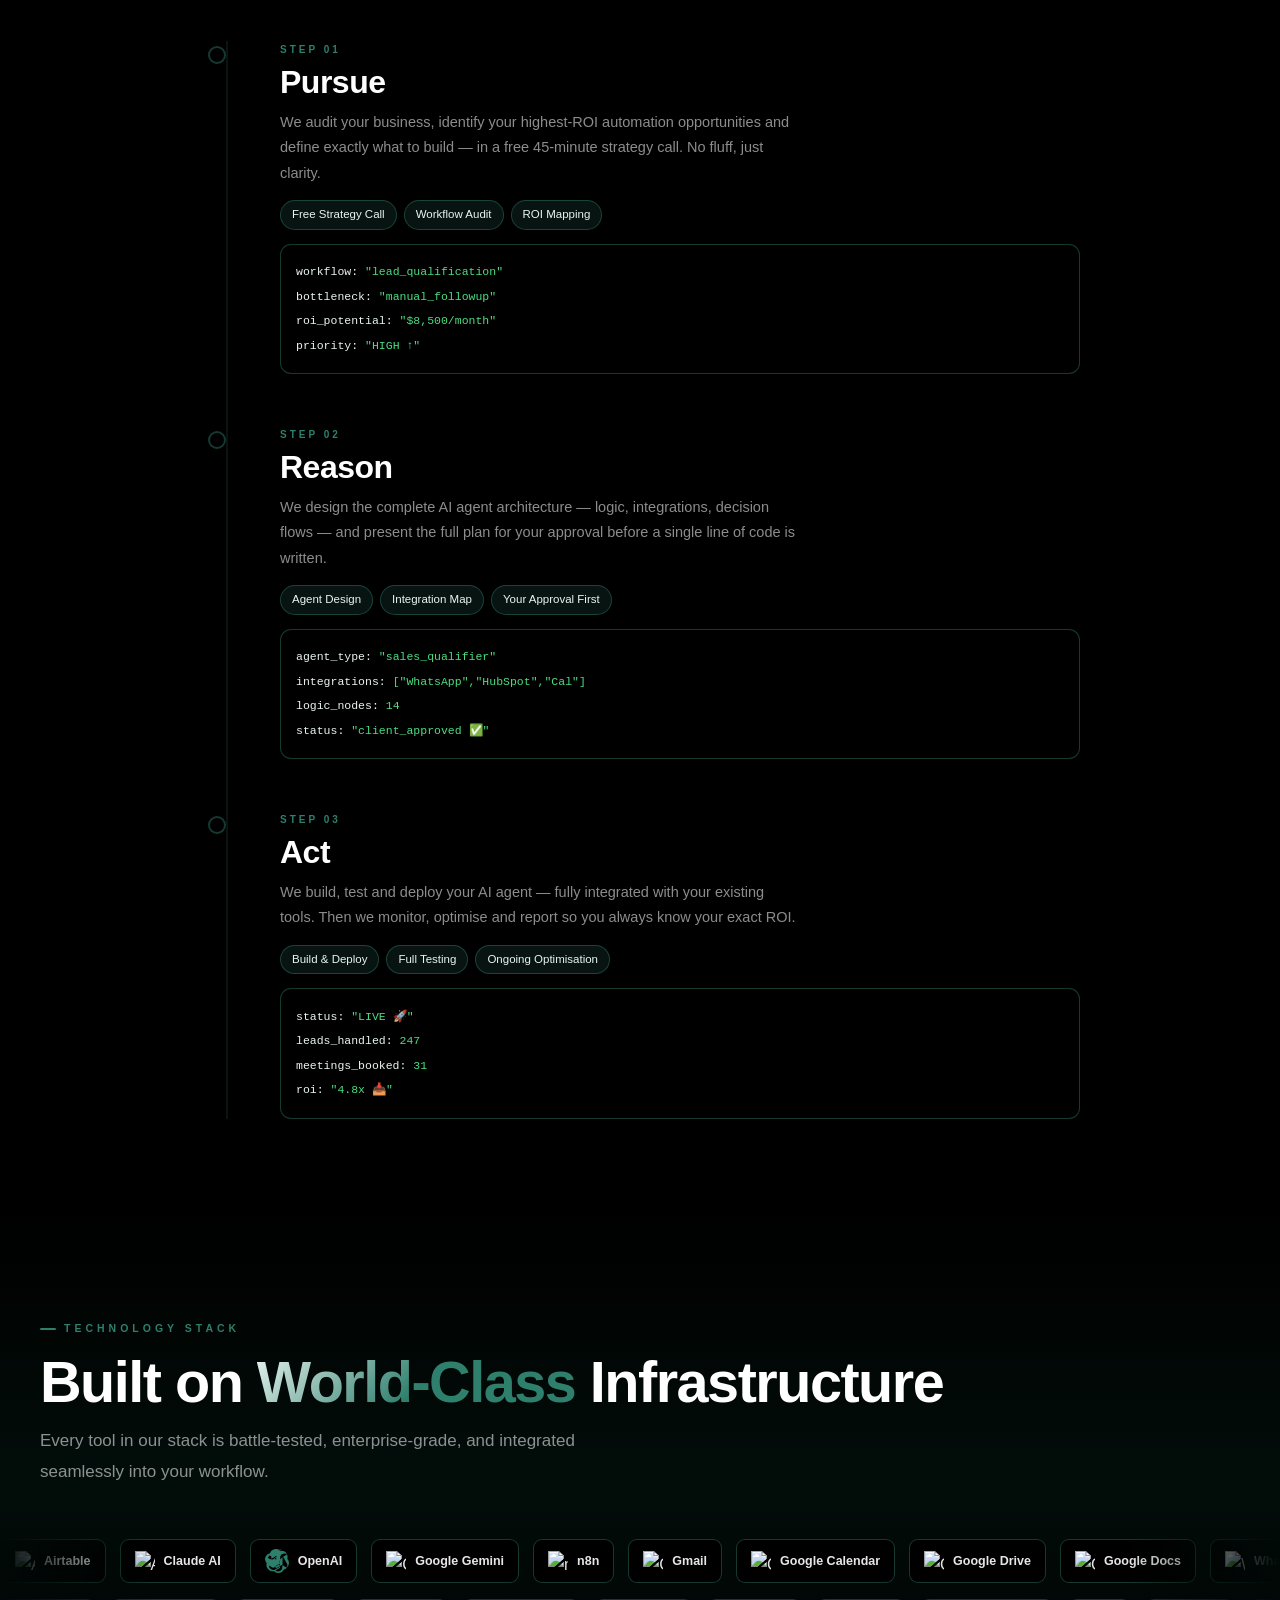
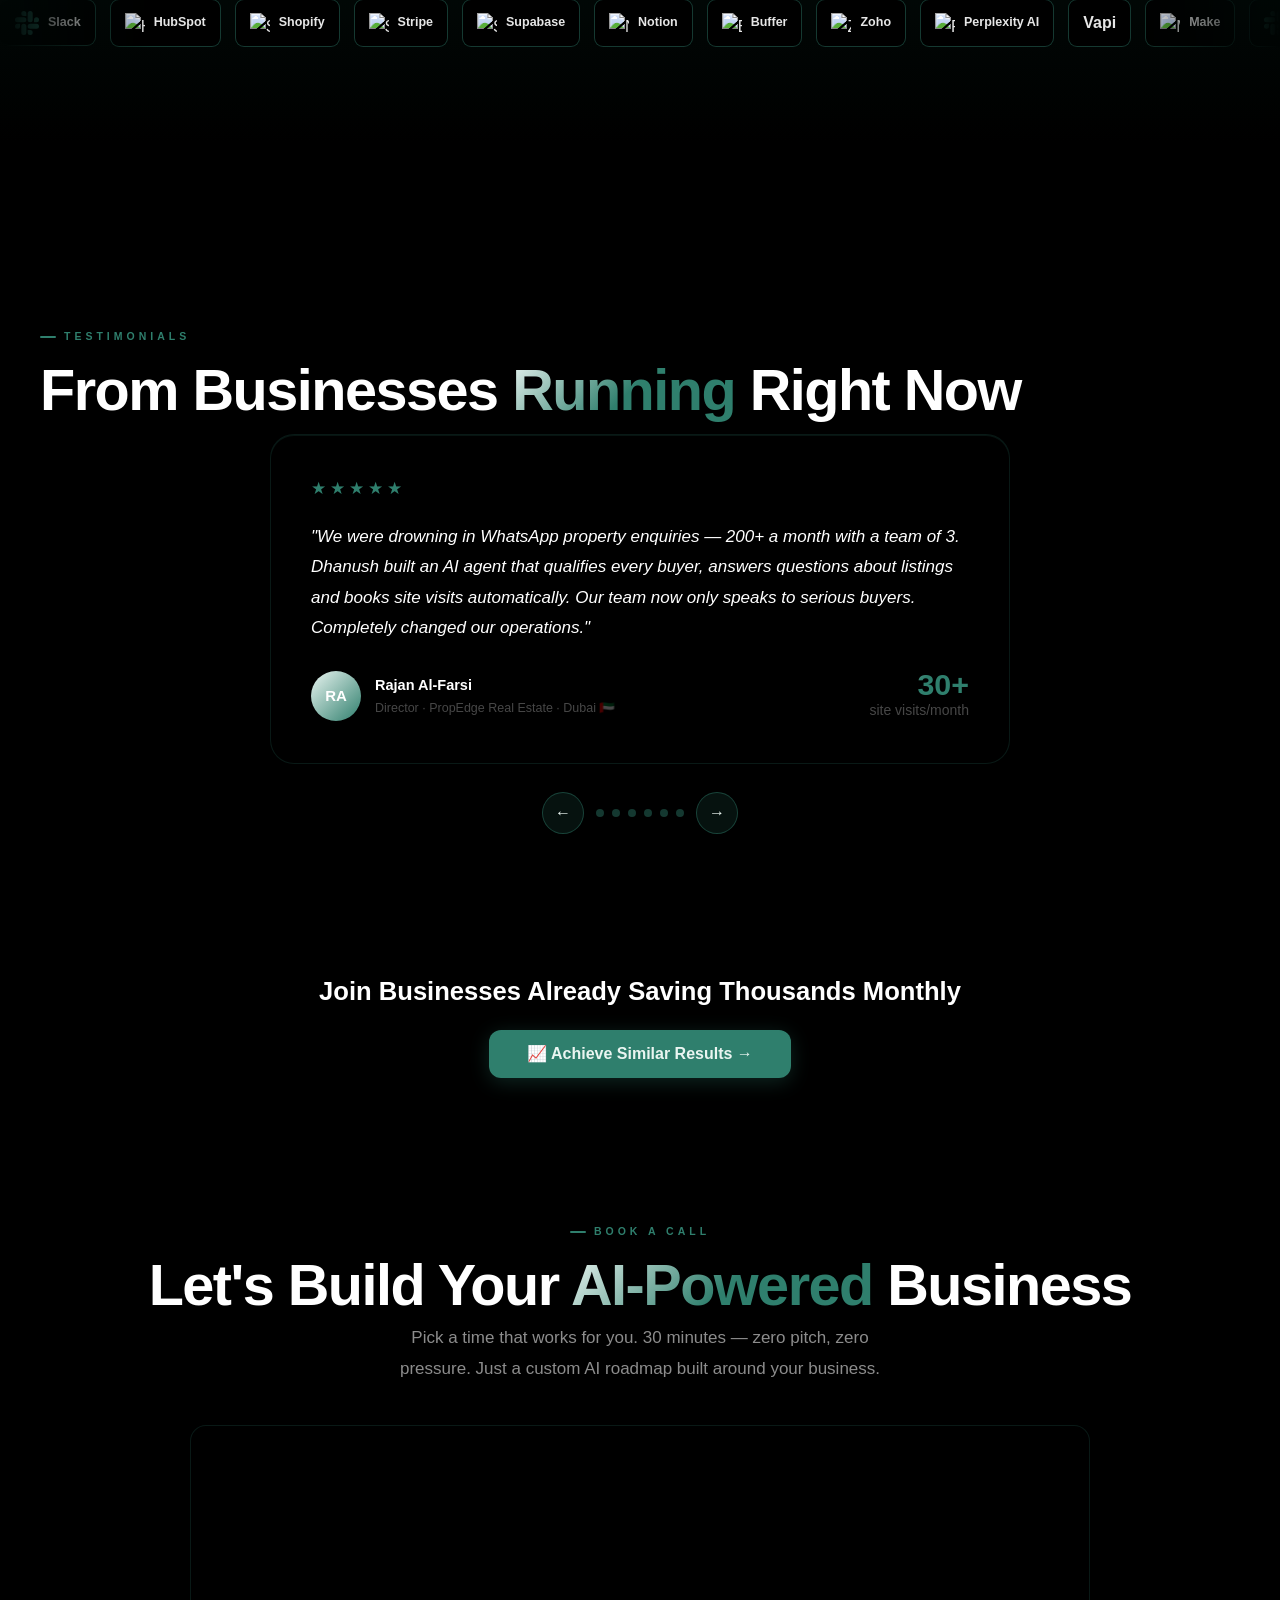
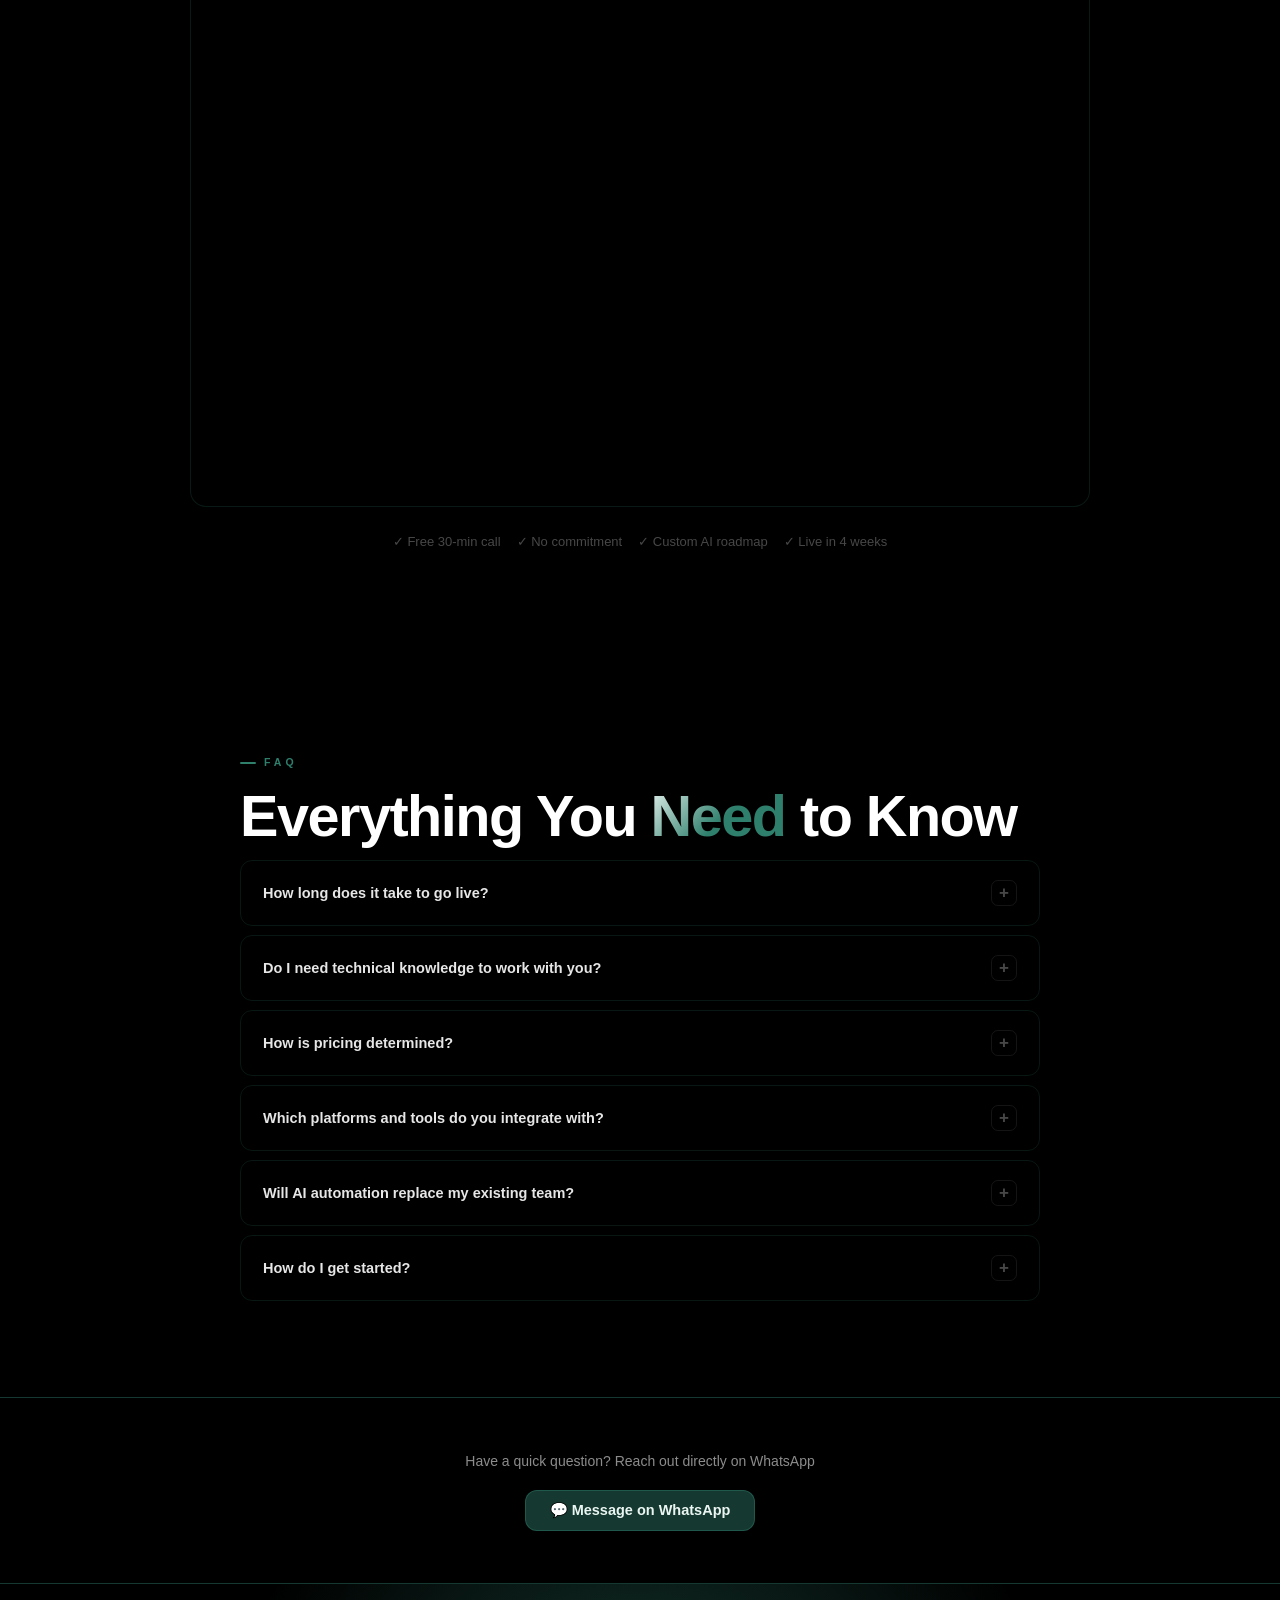
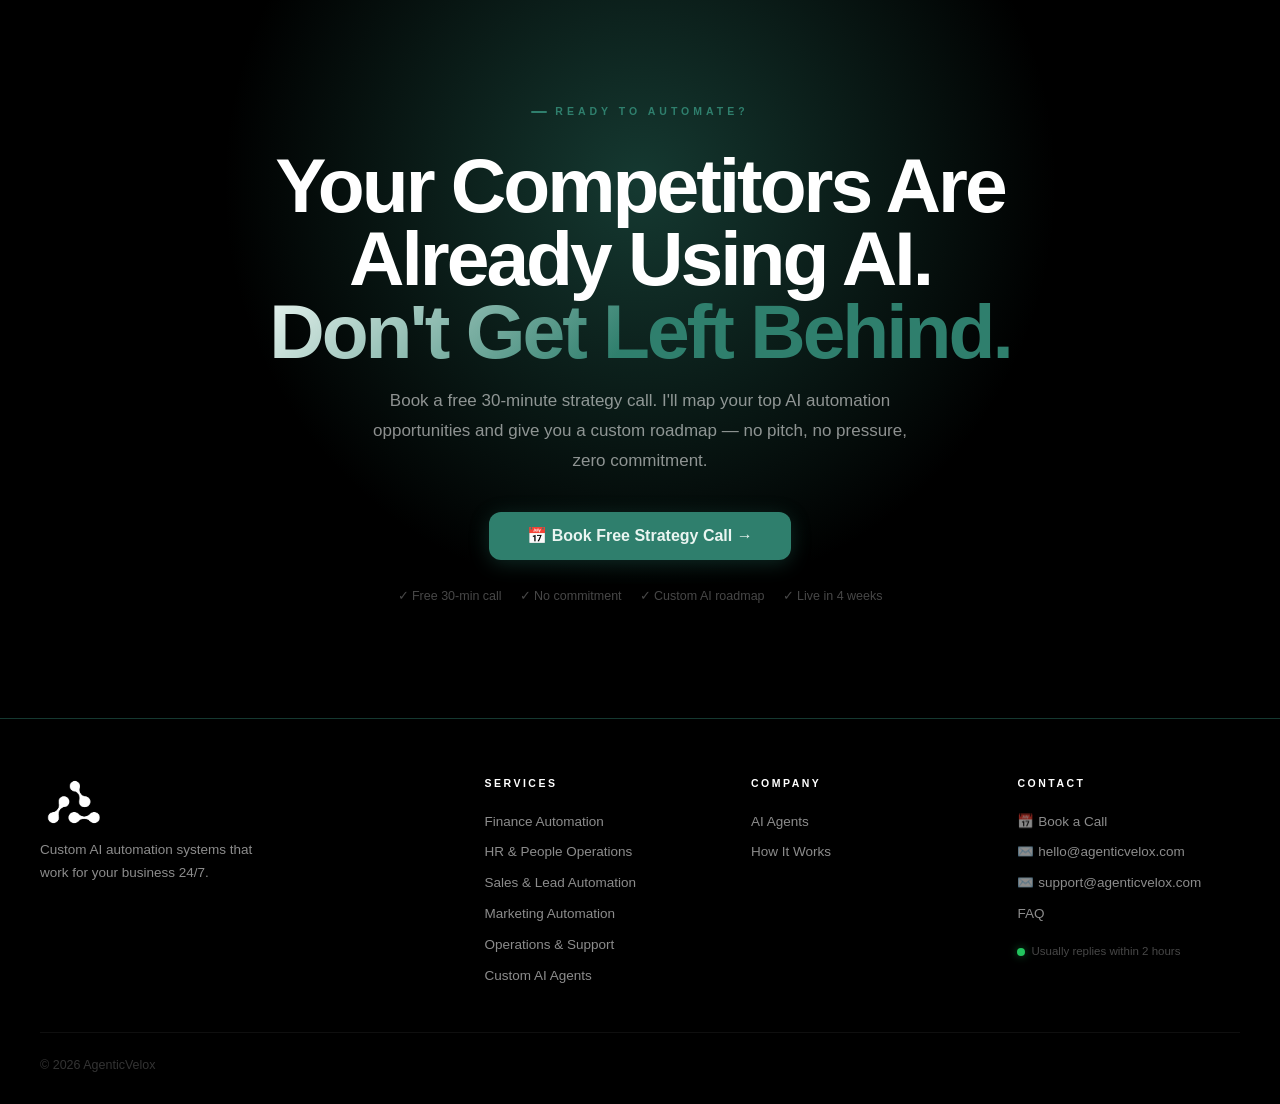
==== commit 5bac6c61: "Add files via upload" ====
--- a/index.html
+++ b/index.html
@@ -16,22 +16,22 @@
 <meta name="robots" content="index, follow">
 <meta name="googlebot" content="index, follow">
 <meta name="google-site-verification" content="iryBdUgDVOGQqhYN3hxsLeHZwWfoM8IIpVSVr3RdzR0">
-<link rel="canonical" href="https://agenticvelox.com/">
+<link rel="canonical" href="https://www.agenticvelox.com/">
 
 <!-- Open Graph / Facebook -->
 <meta property="og:type" content="website">
-<meta property="og:url" content="https://agenticvelox.com/">
+<meta property="og:url" content="https://www.agenticvelox.com/">
 <meta property="og:title" content="AgenticVelox — AI Agents That Run Your Business 24/7">
 <meta property="og:description" content="Custom AI automation systems for sales, customer support, marketing and operations. Build your 24/7 digital workforce today.">
 <meta property="og:site_name" content="AgenticVelox">
-<meta property="og:image" content="https://agenticvelox.com/logo.png">
+<meta property="og:image" content="https://www.agenticvelox.com/logo.png">
 
 <!-- Twitter -->
 <meta name="twitter:card" content="summary_large_image">
-<meta name="twitter:url" content="https://agenticvelox.com/">
+<meta name="twitter:url" content="https://www.agenticvelox.com/">
 <meta name="twitter:title" content="AgenticVelox — AI Agents That Run Your Business 24/7">
 <meta name="twitter:description" content="Custom AI automation systems for sales, customer support, marketing and operations. Build your 24/7 digital workforce today.">
-<meta name="twitter:image" content="https://agenticvelox.com/logo.png">
+<meta name="twitter:image" content="https://www.agenticvelox.com/logo.png">
 
 <!-- JSON-LD Structured Data for Organization, Professional Service & FAQ -->
 <script type="application/ld+json">
@@ -40,18 +40,18 @@
   "@graph": [
     {
       "@type": "Organization",
-      "@id": "https://agenticvelox.com/#organization",
+      "@id": "https://www.agenticvelox.com/#organization",
       "name": "AgenticVelox",
-      "url": "https://agenticvelox.com/",
-      "logo": "https://agenticvelox.com/logo.png",
+      "url": "https://www.agenticvelox.com/",
+      "logo": "https://www.agenticvelox.com/logo.png",
       "description": "AgenticVelox builds custom AI automation systems and agents for businesses.",
       "sameAs": []
     },
     {
       "@type": "ProfessionalService",
-      "@id": "https://agenticvelox.com/#service",
+      "@id": "https://www.agenticvelox.com/#service",
       "name": "AgenticVelox AI Automation Agency",
-      "url": "https://agenticvelox.com/",
+      "url": "https://www.agenticvelox.com/",
       "priceRange": "$$$",
       "address": {
         "@type": "PostalAddress",
@@ -87,7 +87,7 @@
     },
     {
       "@type": "FAQPage",
-      "@id": "https://agenticvelox.com/#faq",
+      "@id": "https://www.agenticvelox.com/#faq",
       "mainEntity": [
         {
           "@type": "Question",
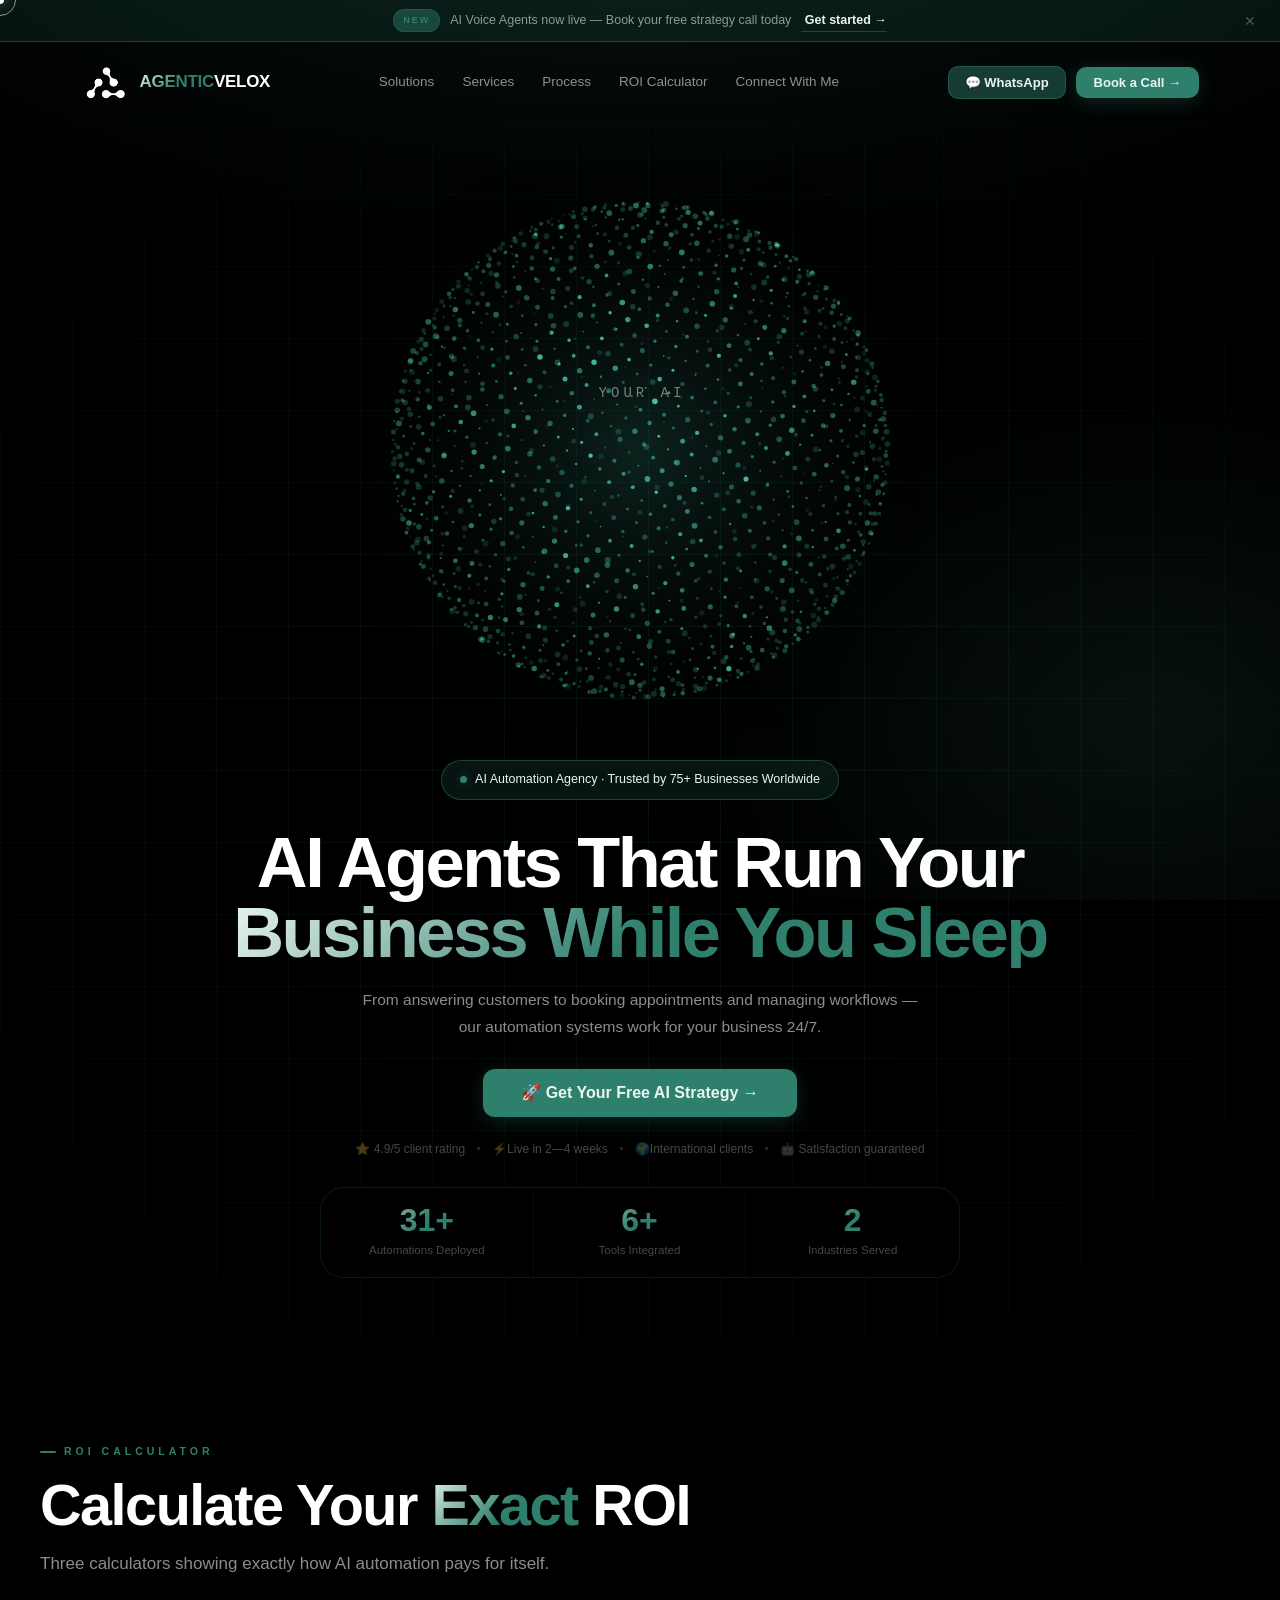
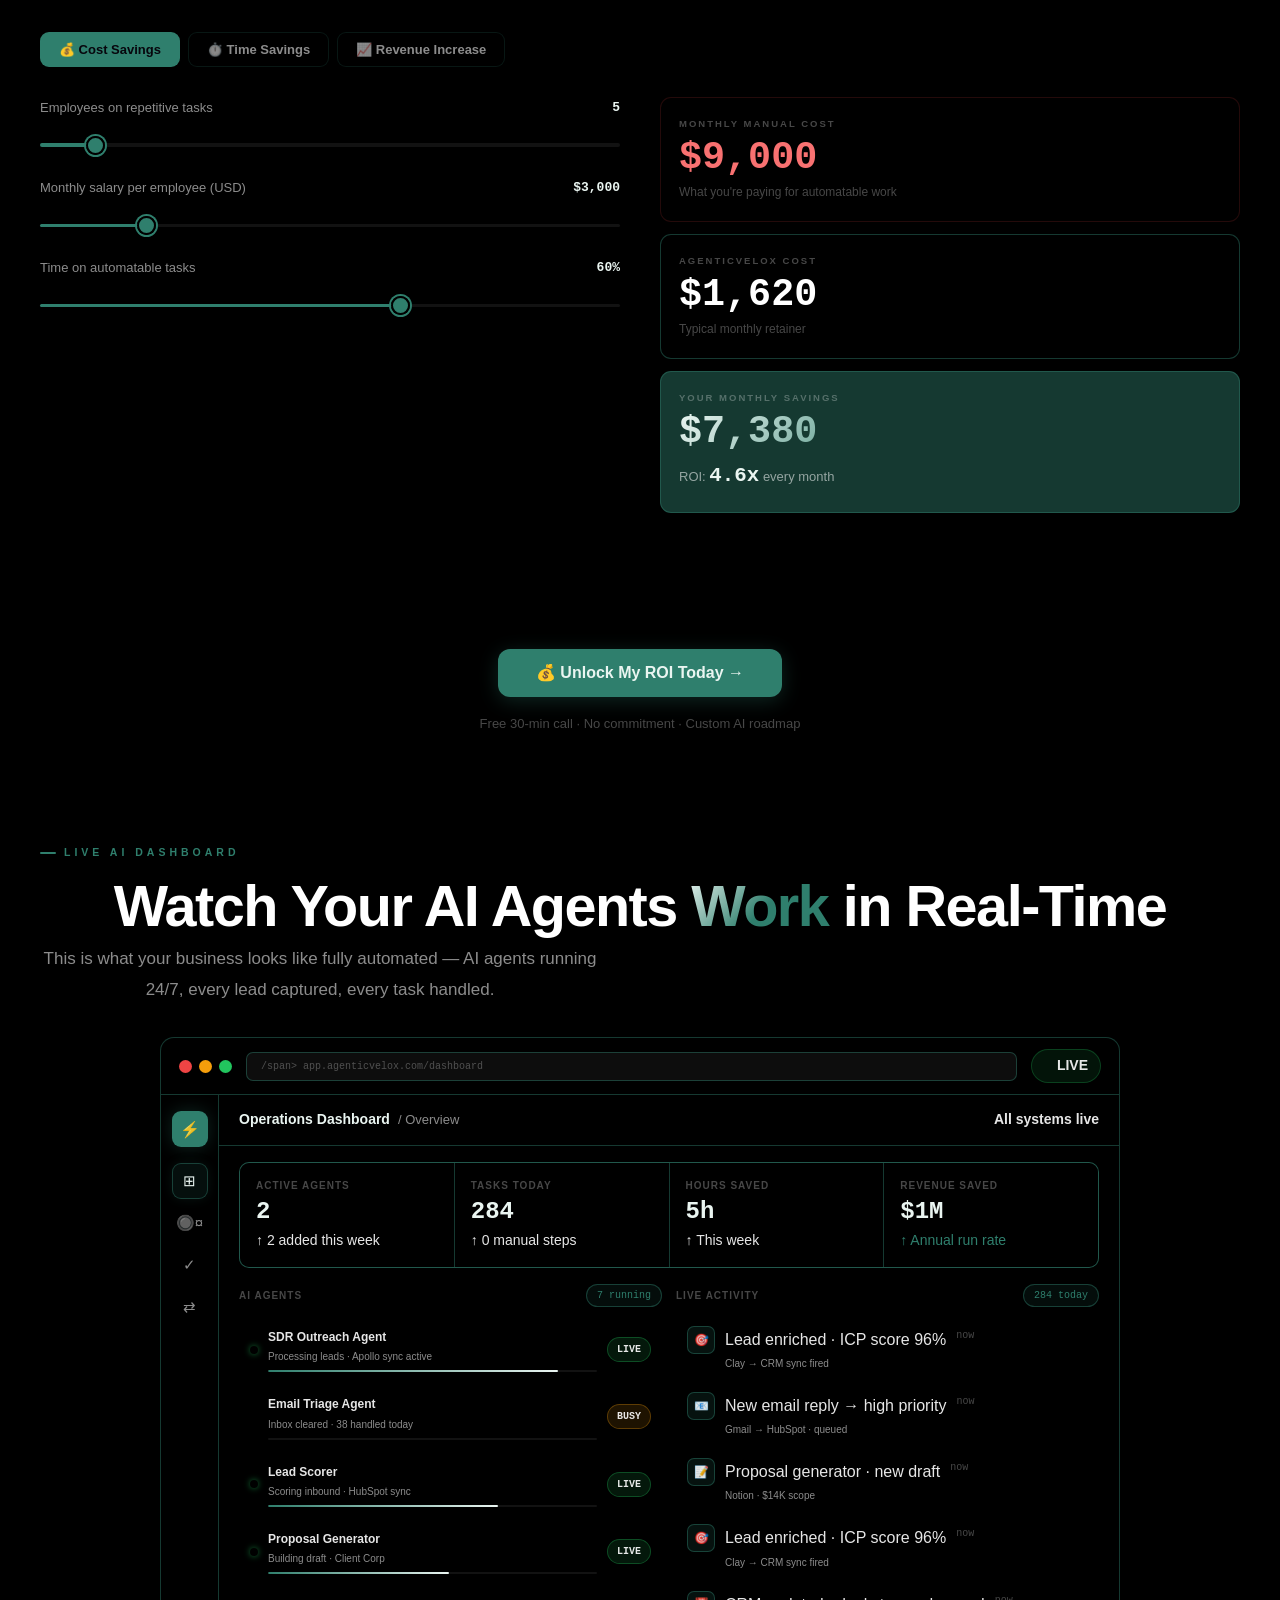
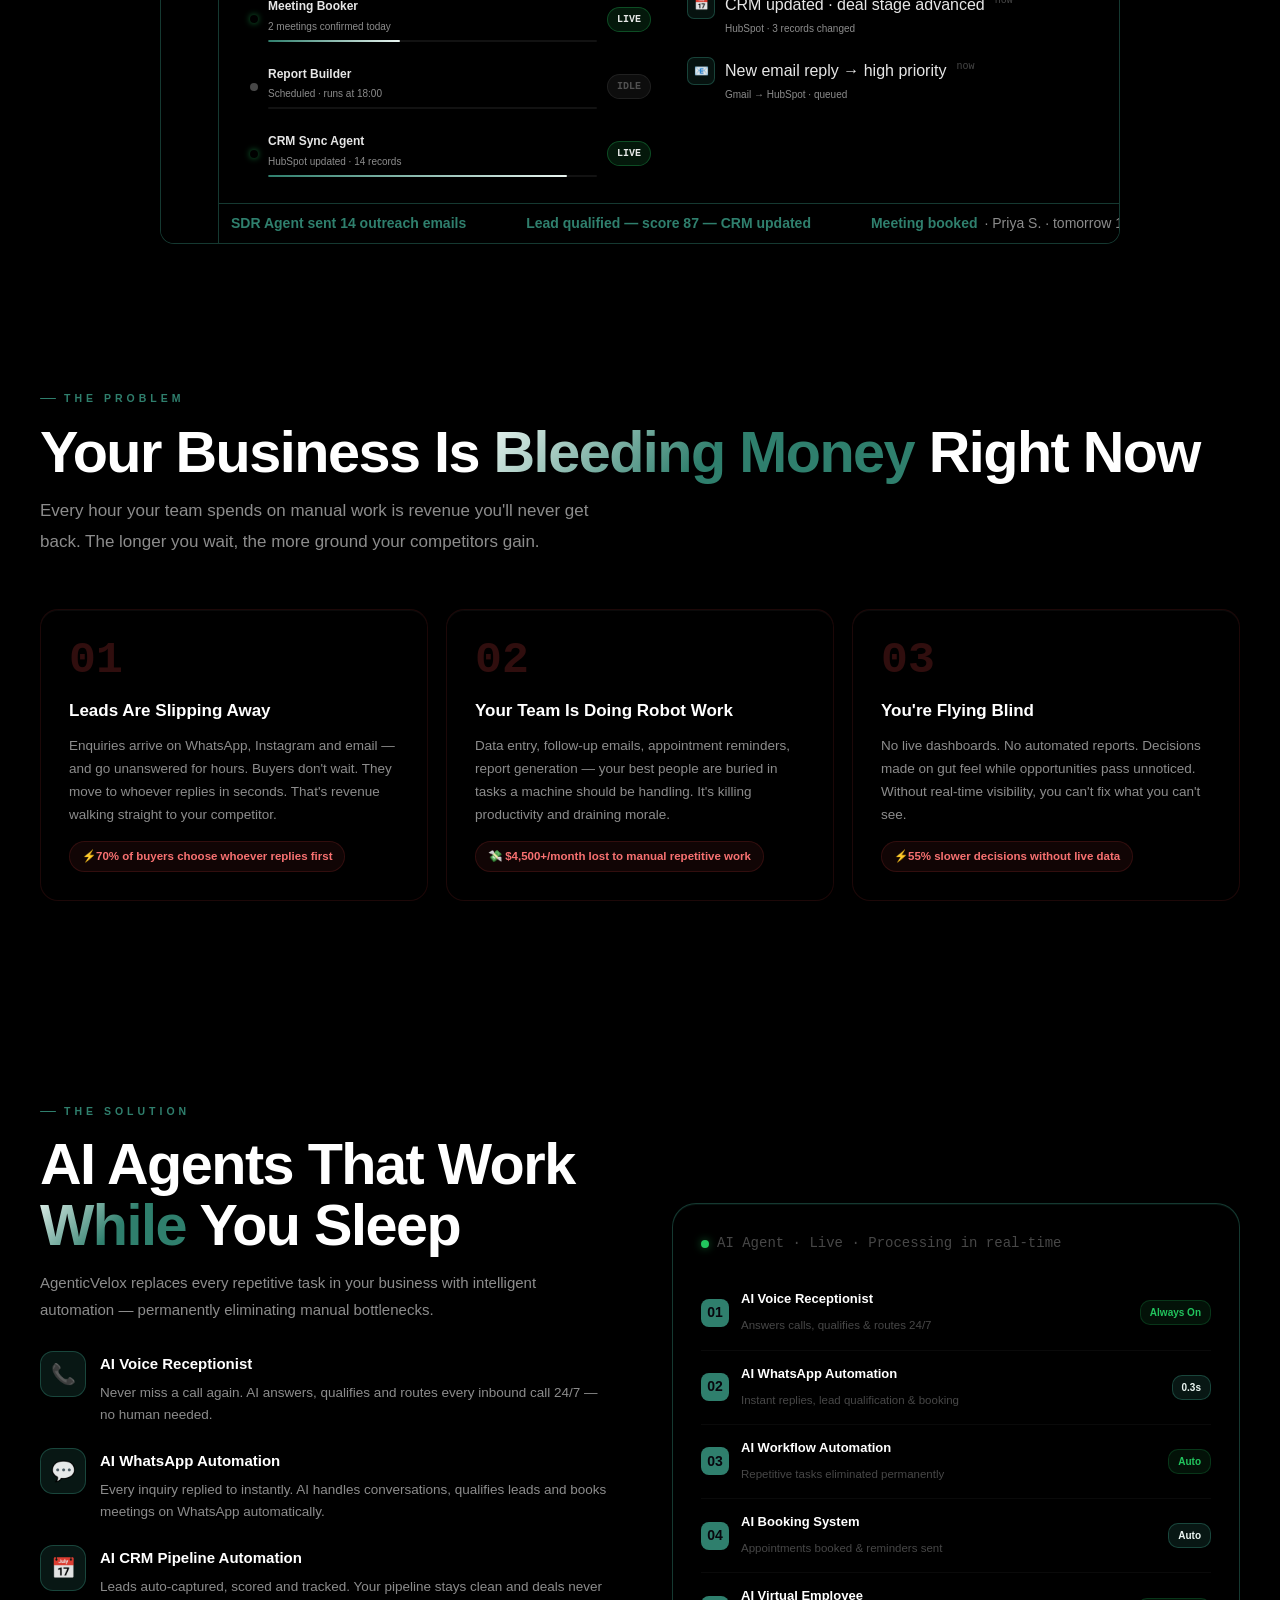
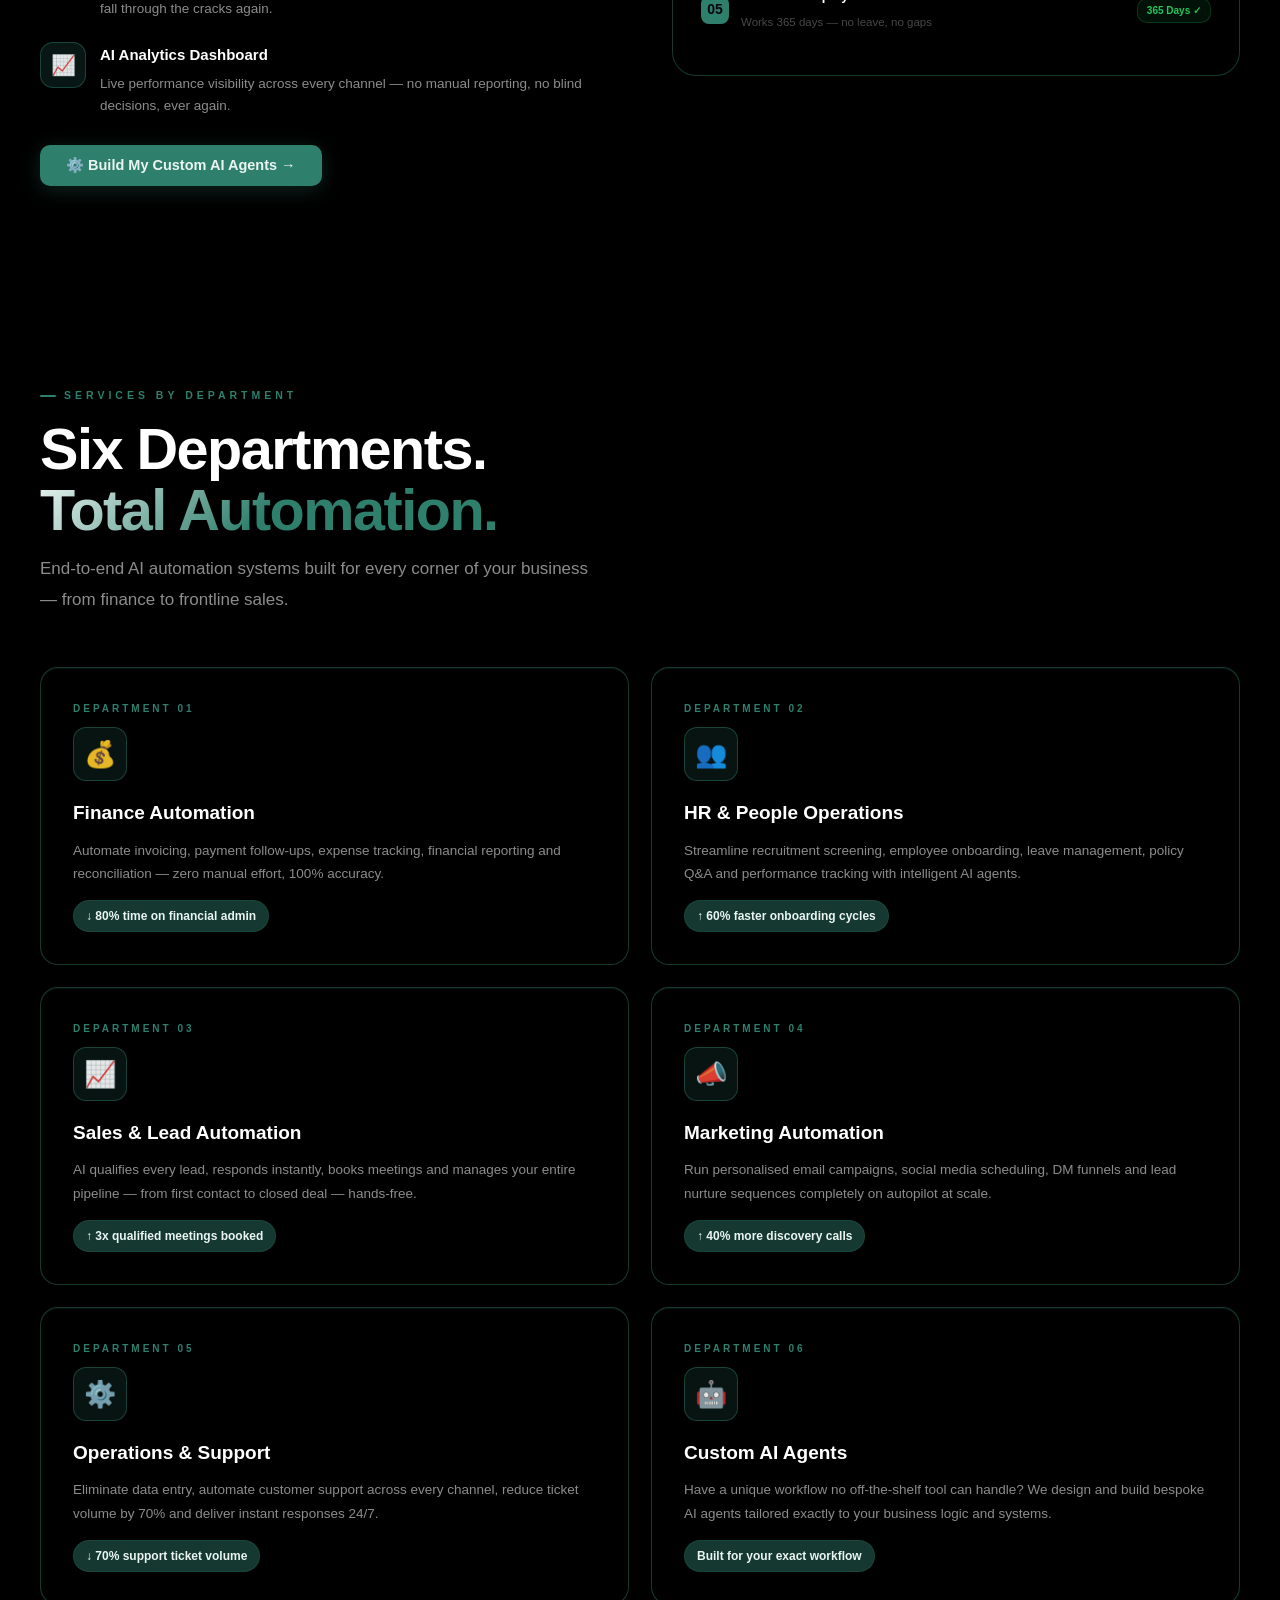
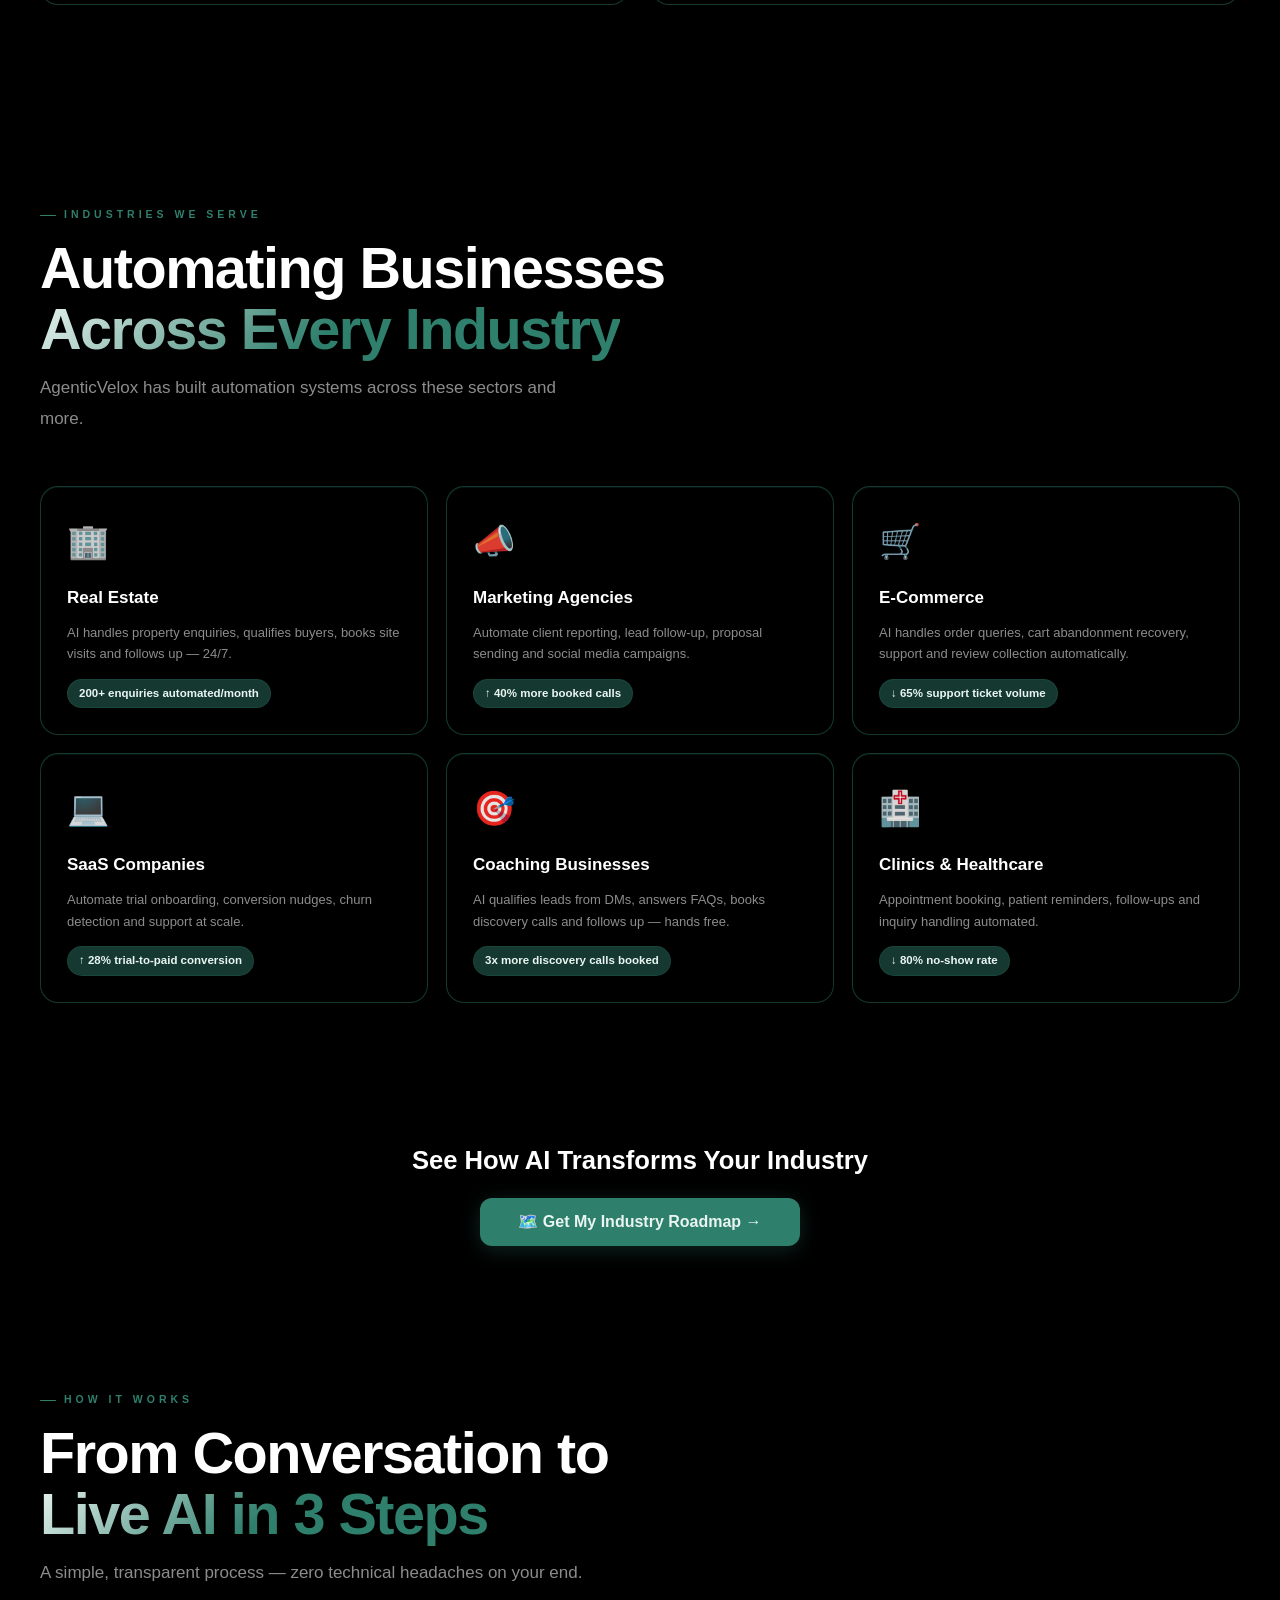
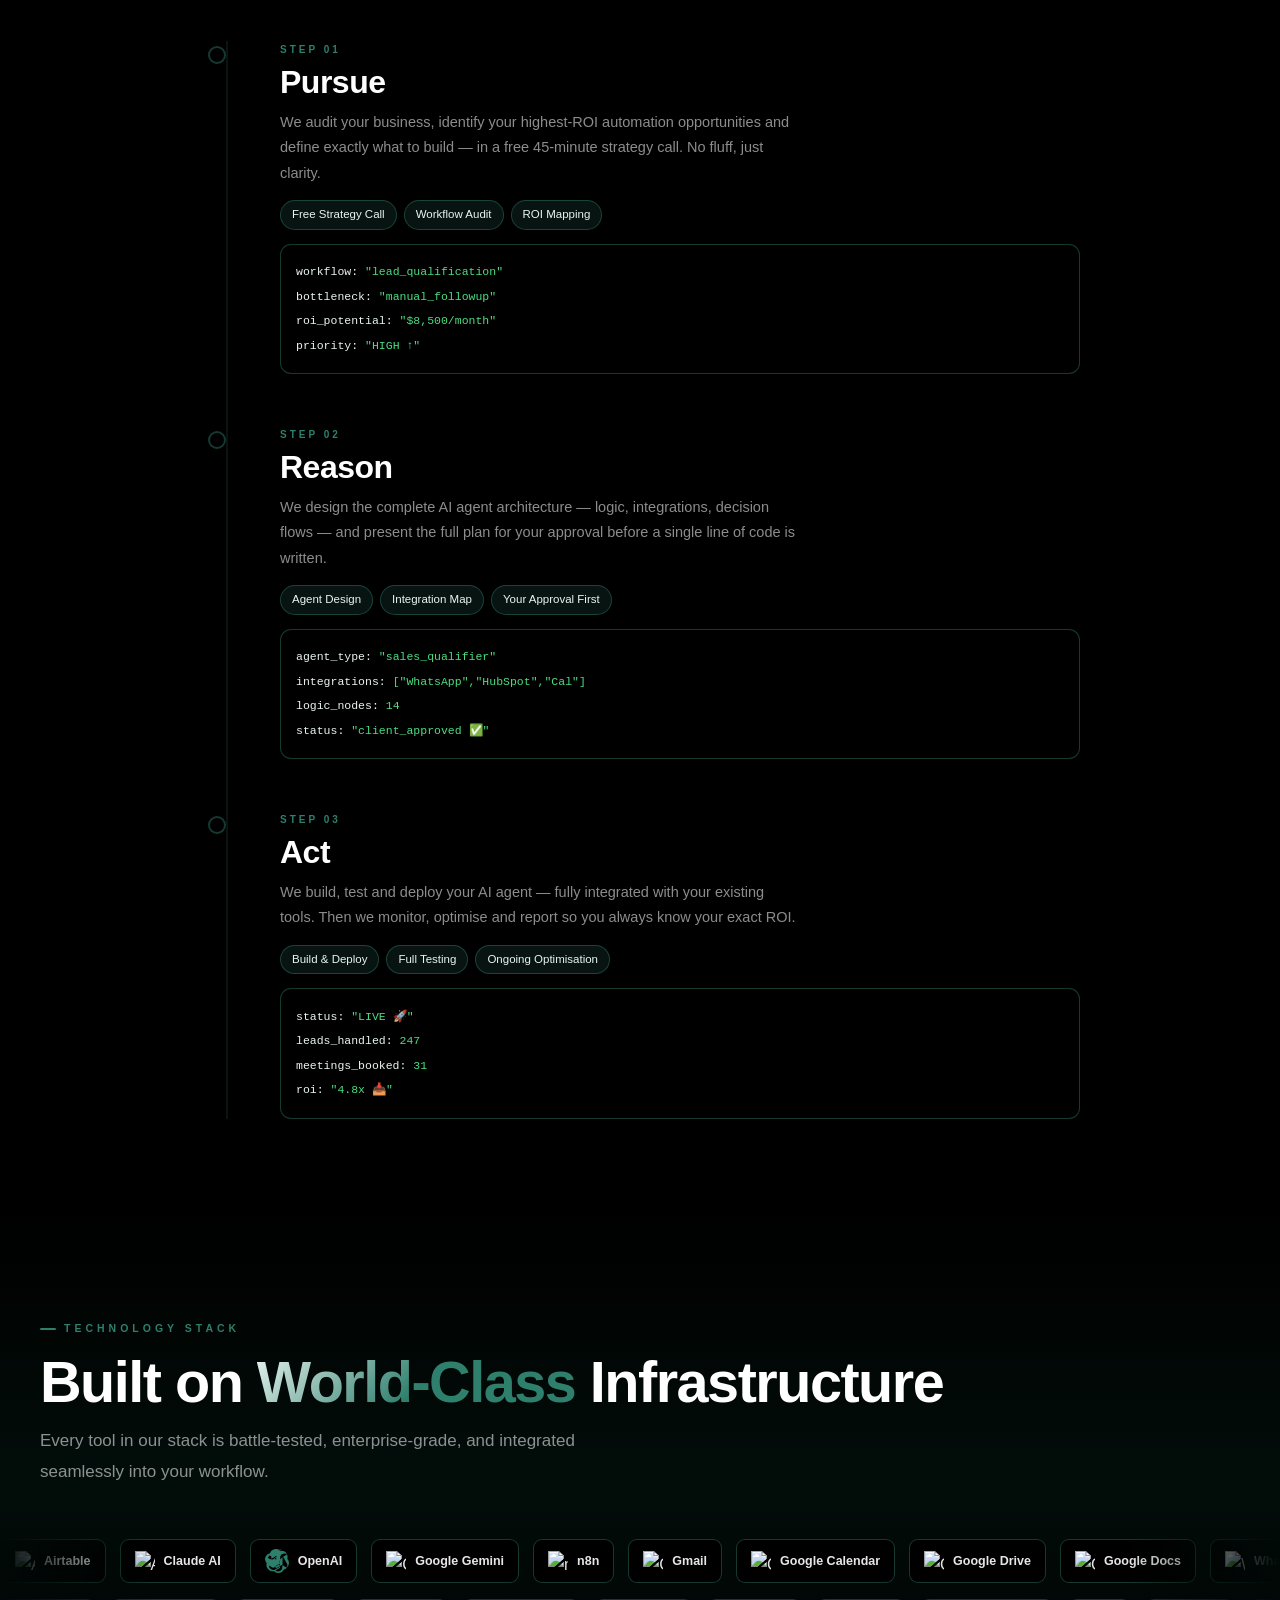
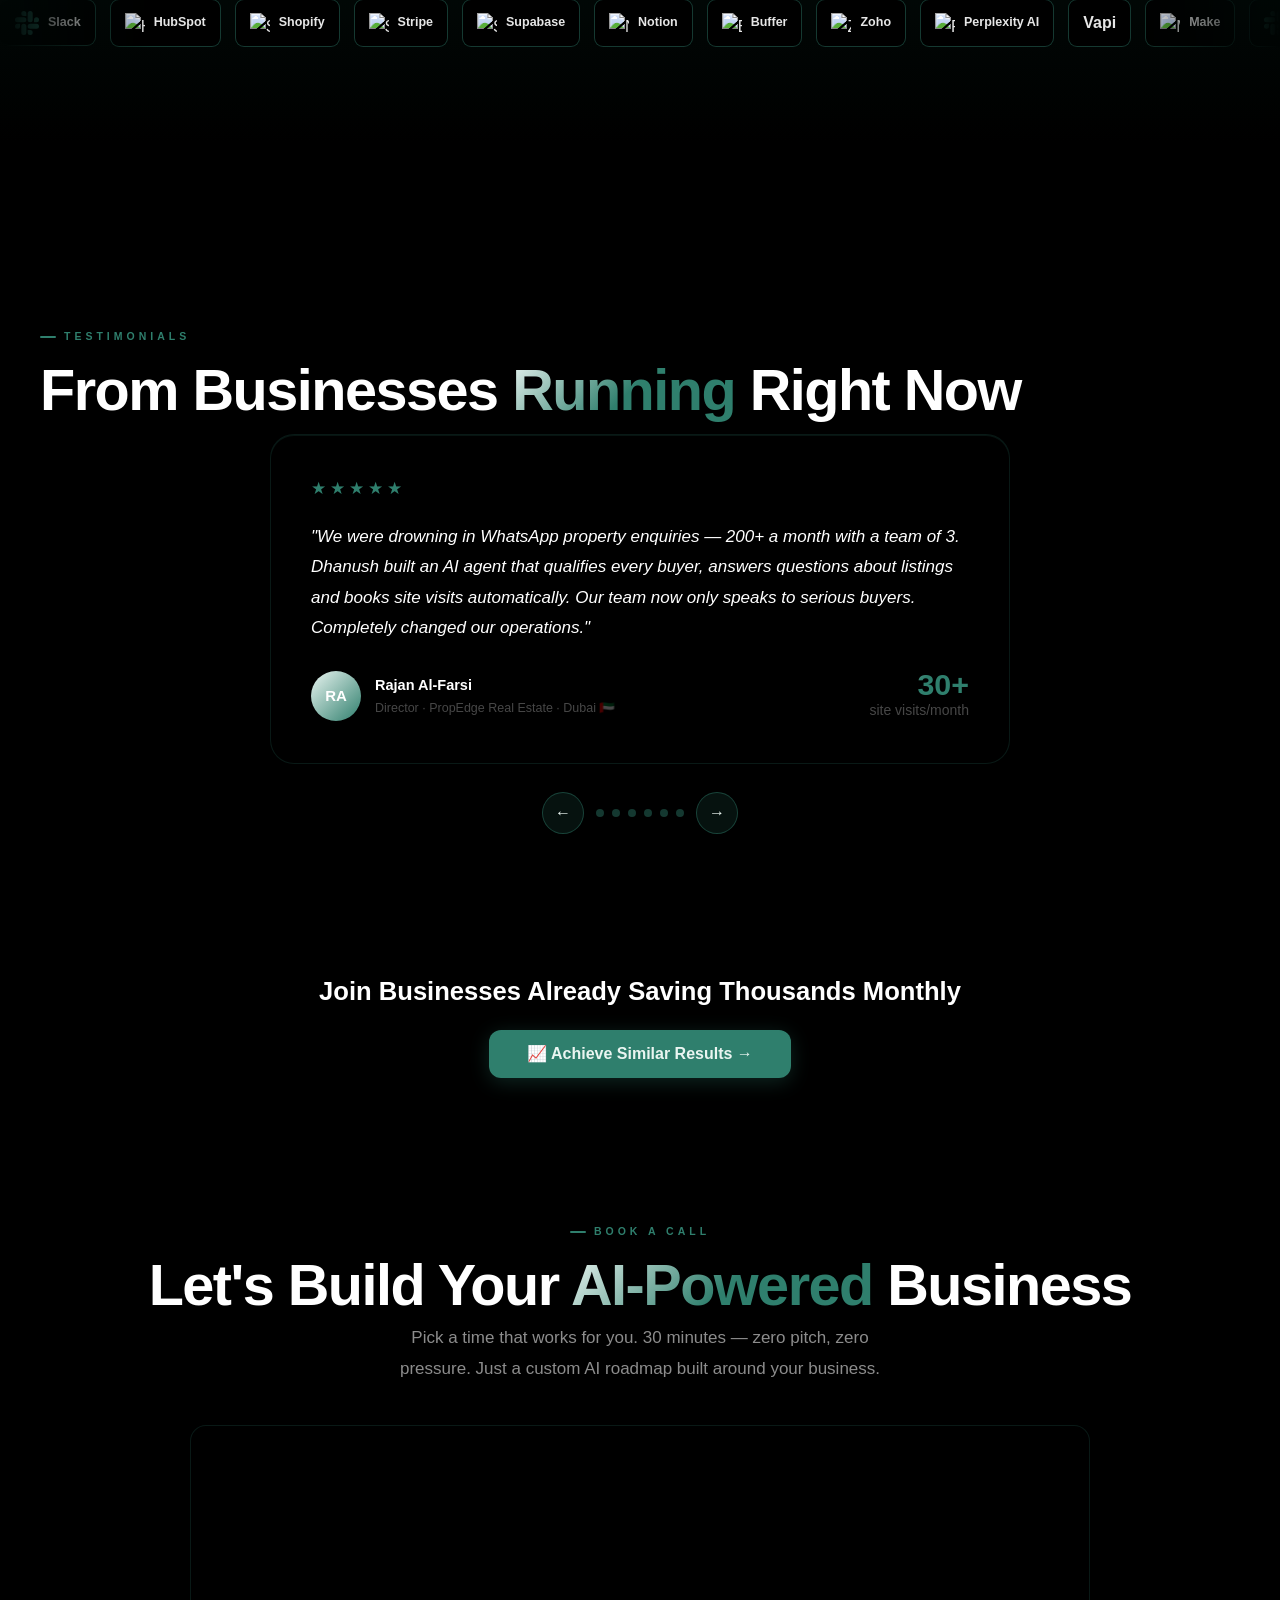
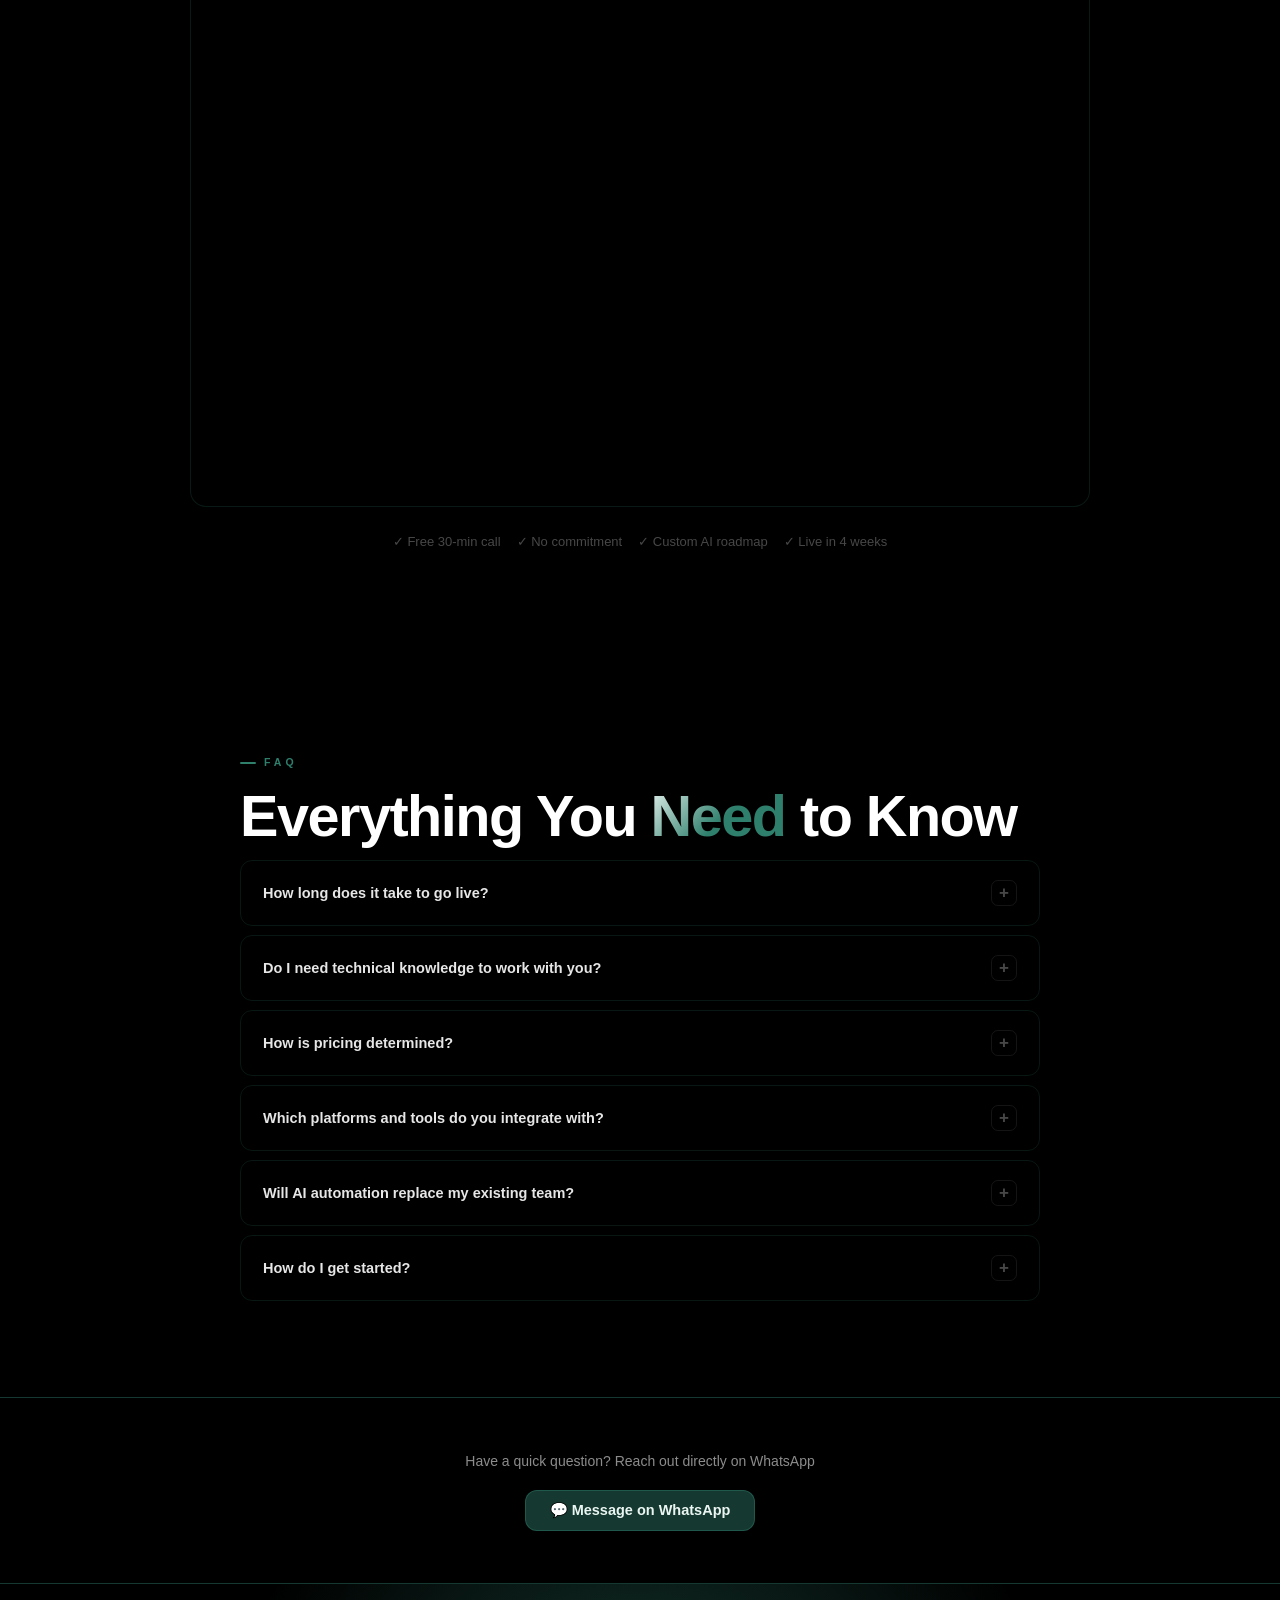
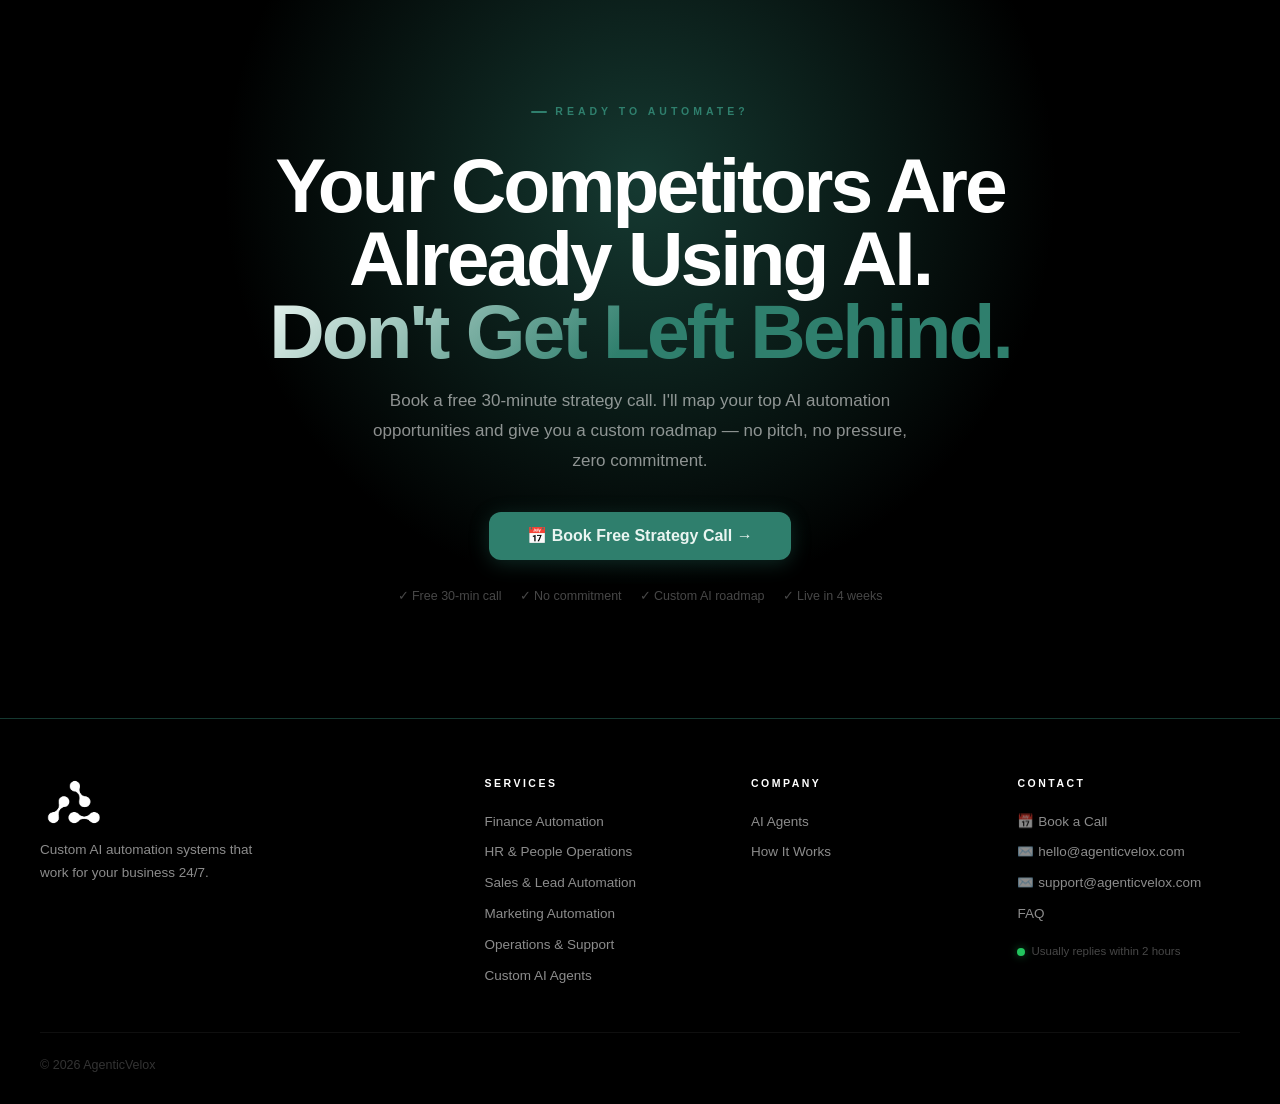
==== commit c80dd996: "Add files via upload" ====
--- a/index.html
+++ b/index.html
@@ -6,8 +6,8 @@
 <meta charset="UTF-8">
 <meta name="viewport" content="width=device-width, initial-scale=1.0">
 <title>AgenticVelox — AI Agents That Run Your Business 24/7</title>
-<link rel="icon" type="image/png" href="favicon.png">
-<link rel="apple-touch-icon" href="favicon.png">
+<link rel="icon" type="image/png" href="https://www.agenticvelox.com/favicon.png">
+<link rel="apple-touch-icon" href="https://www.agenticvelox.com/favicon.png">
 
 <!-- Standard SEO -->
 <meta name="description" content="AgenticVelox builds custom AI automation systems for businesses ready to scale. AI agents for sales, support, marketing and operations — working 24/7 so you don't have to.">
